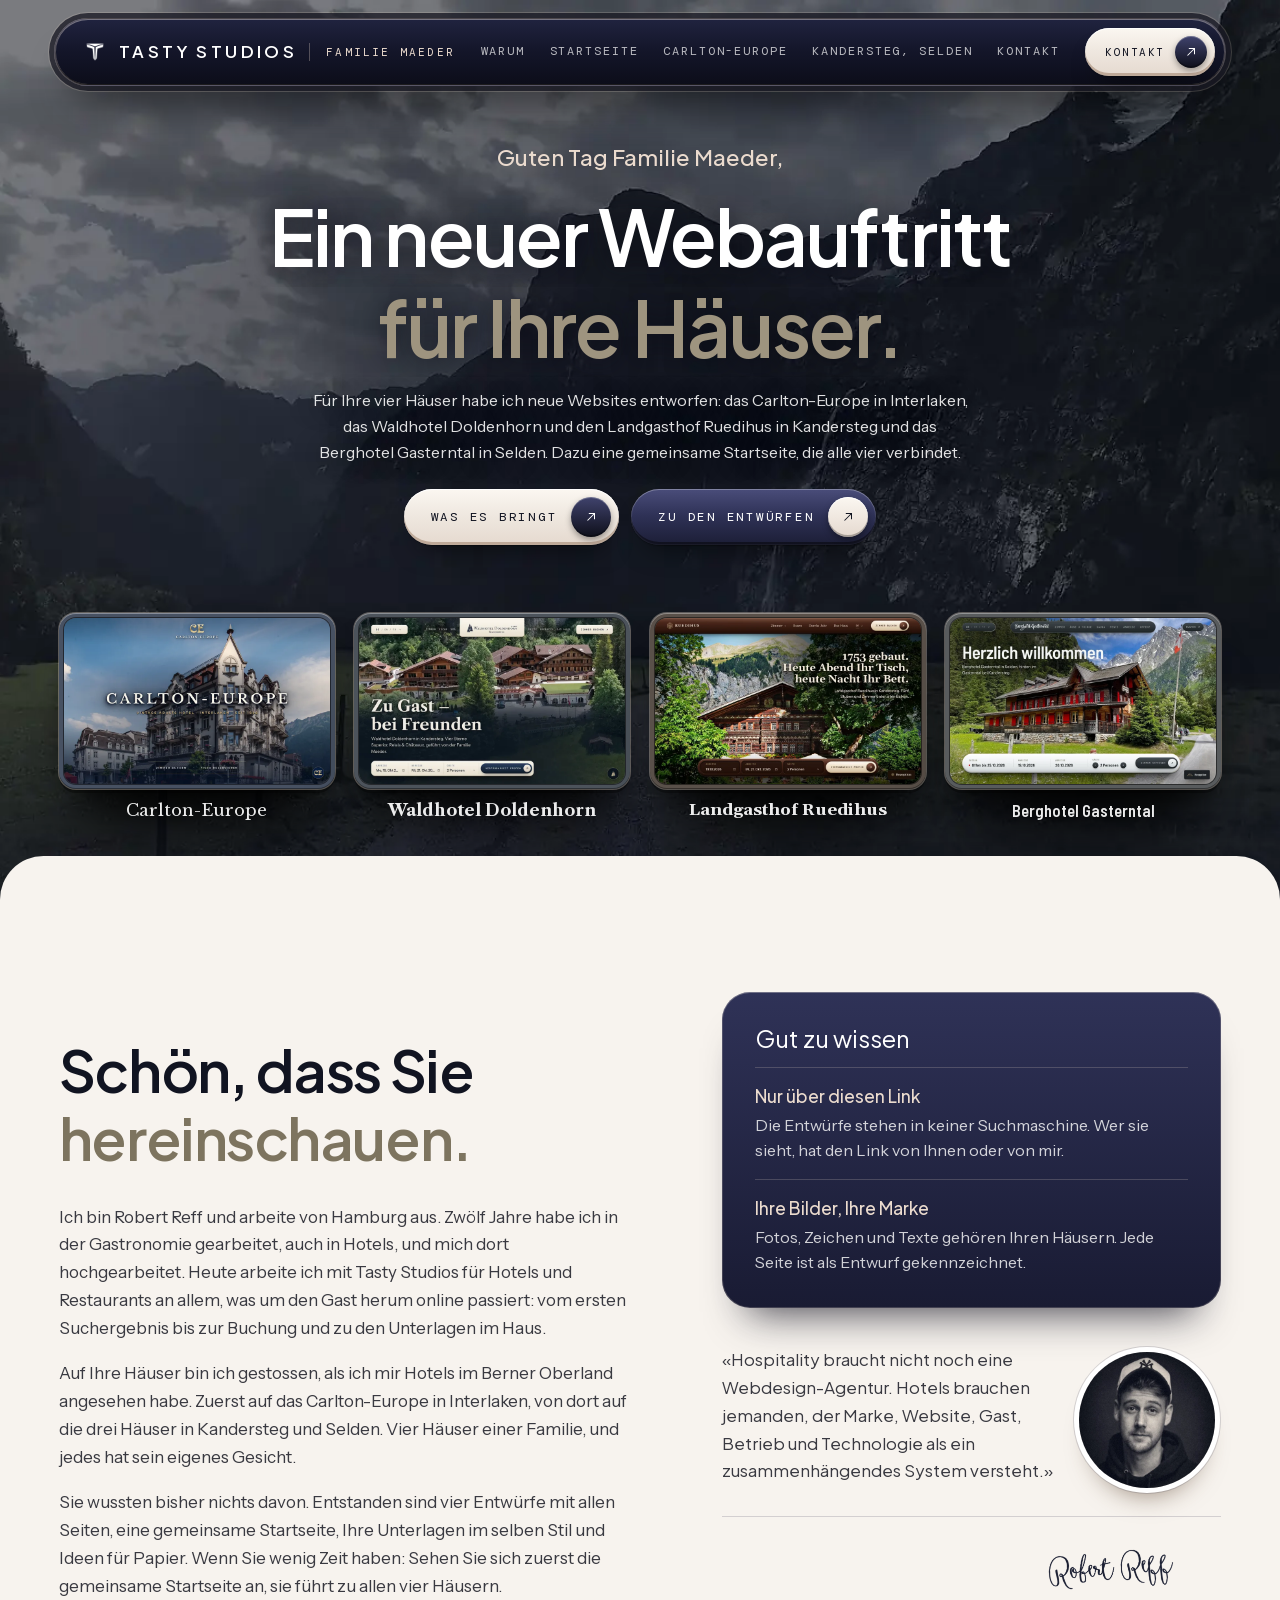
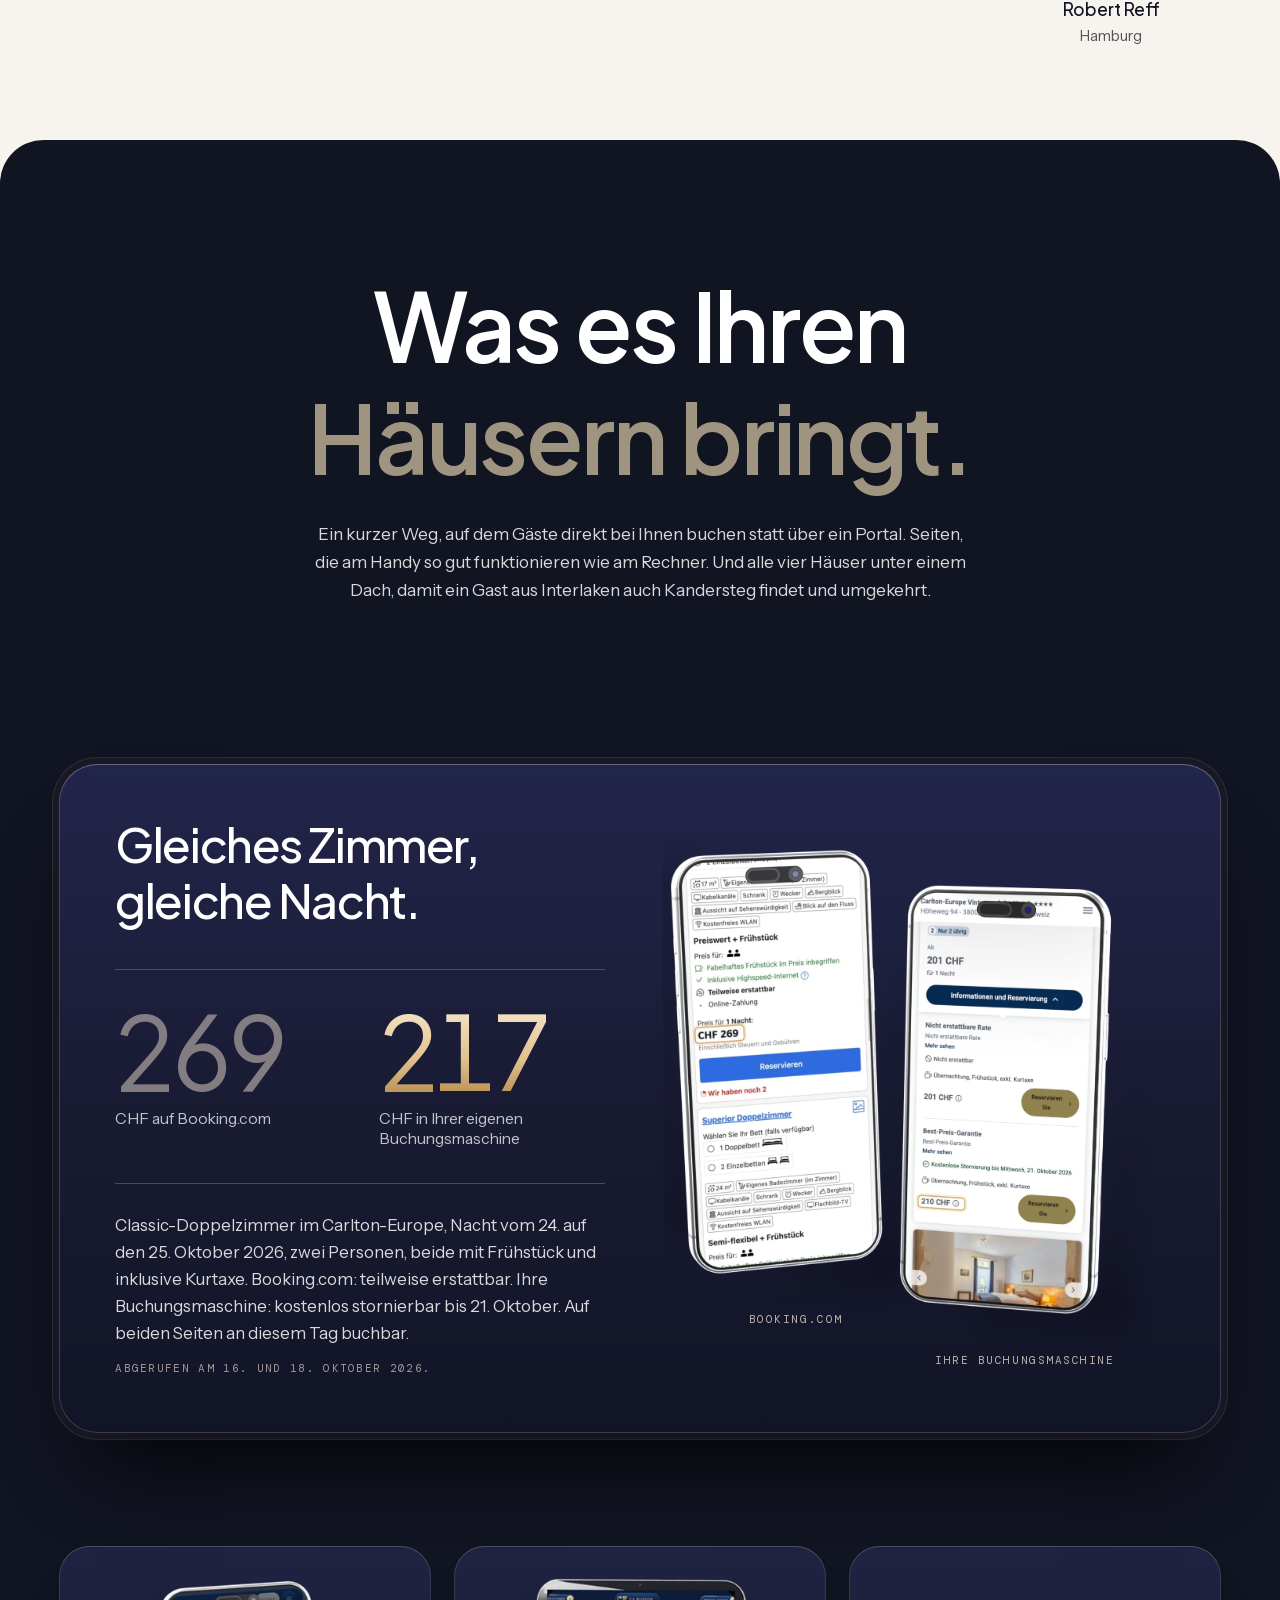
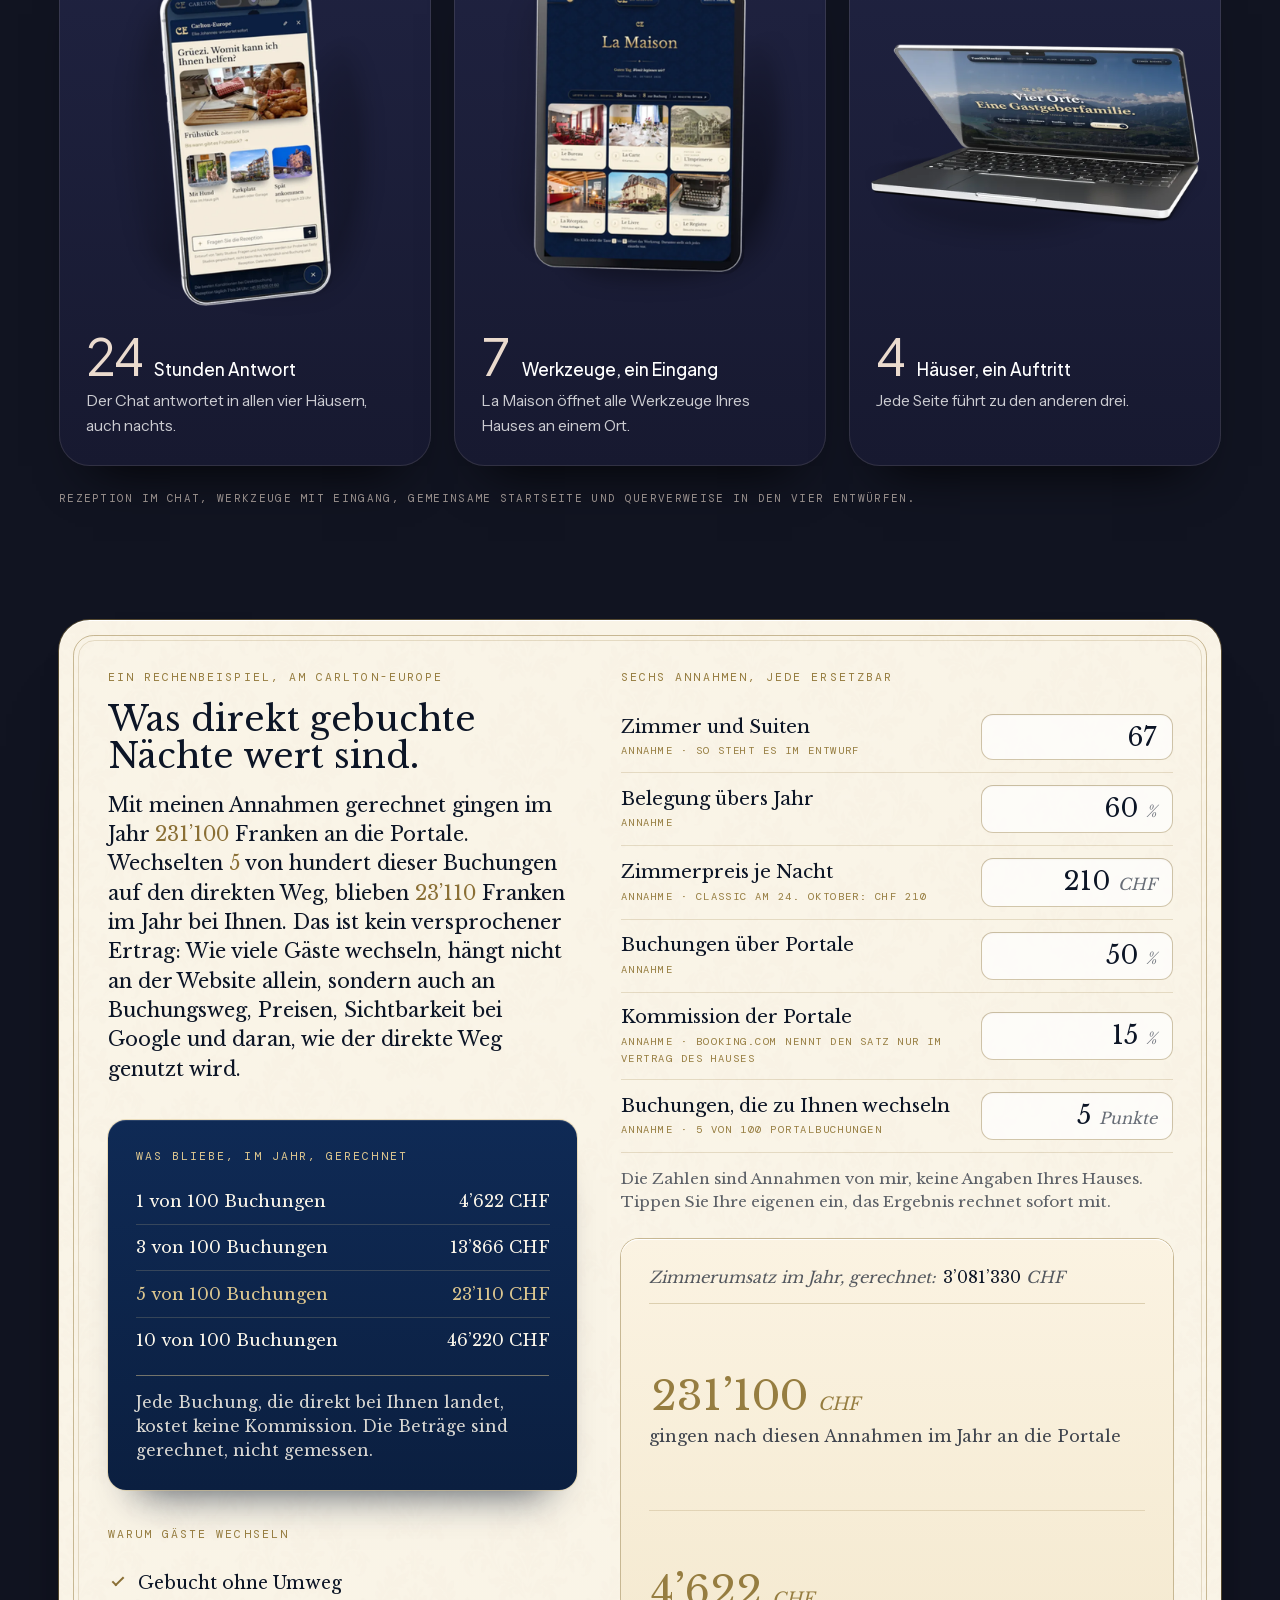
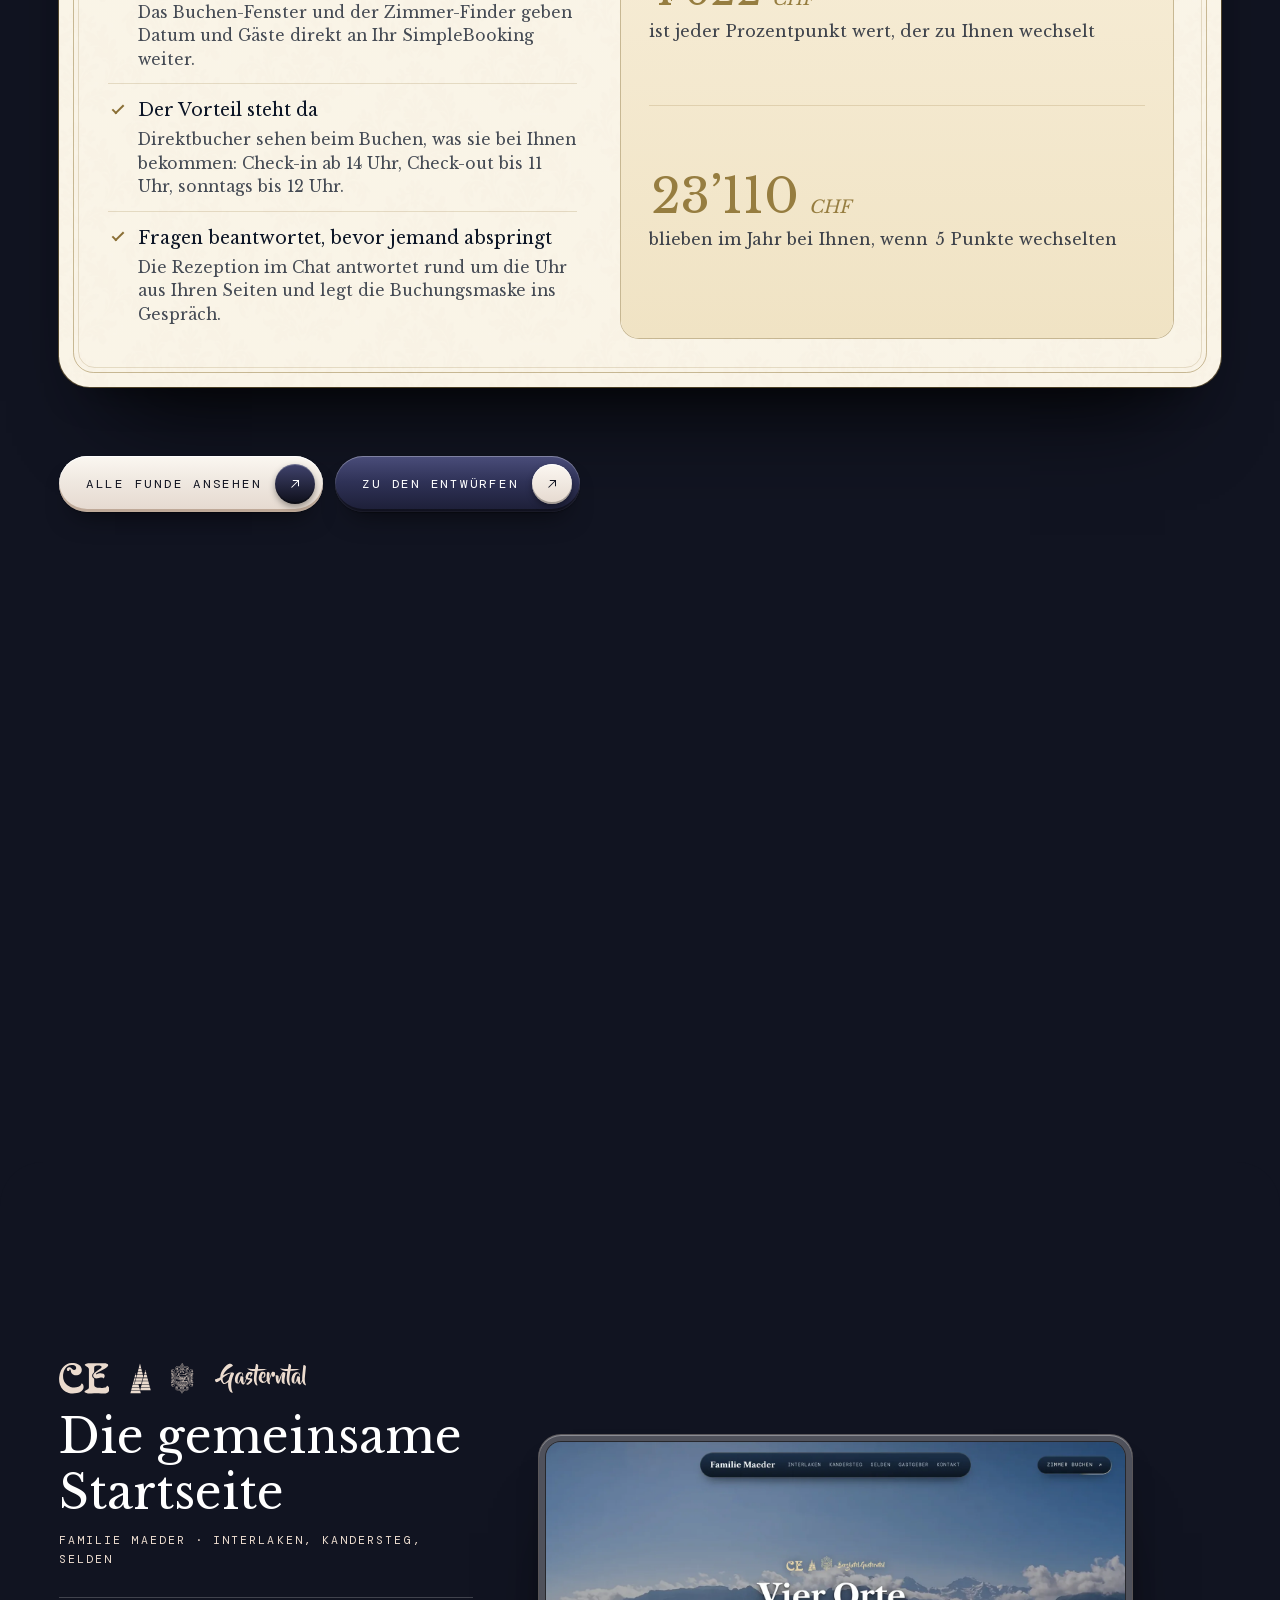
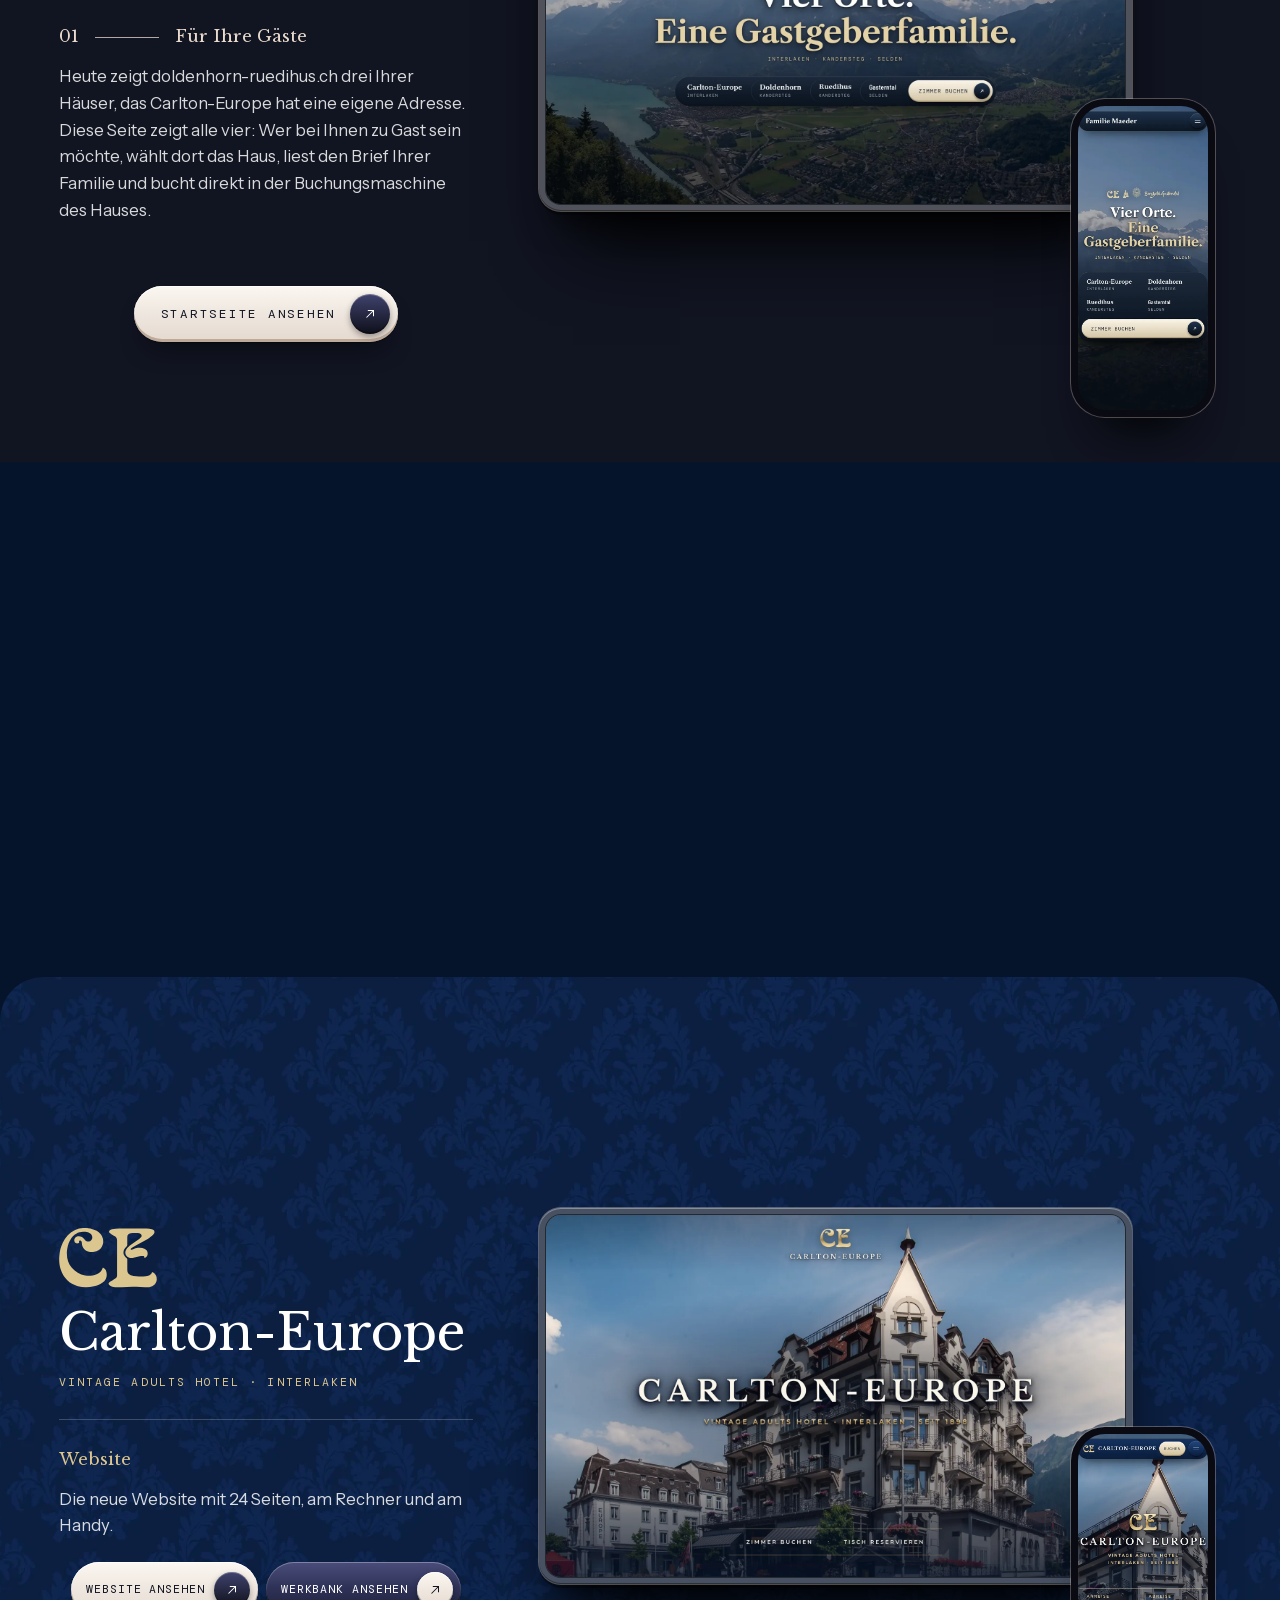
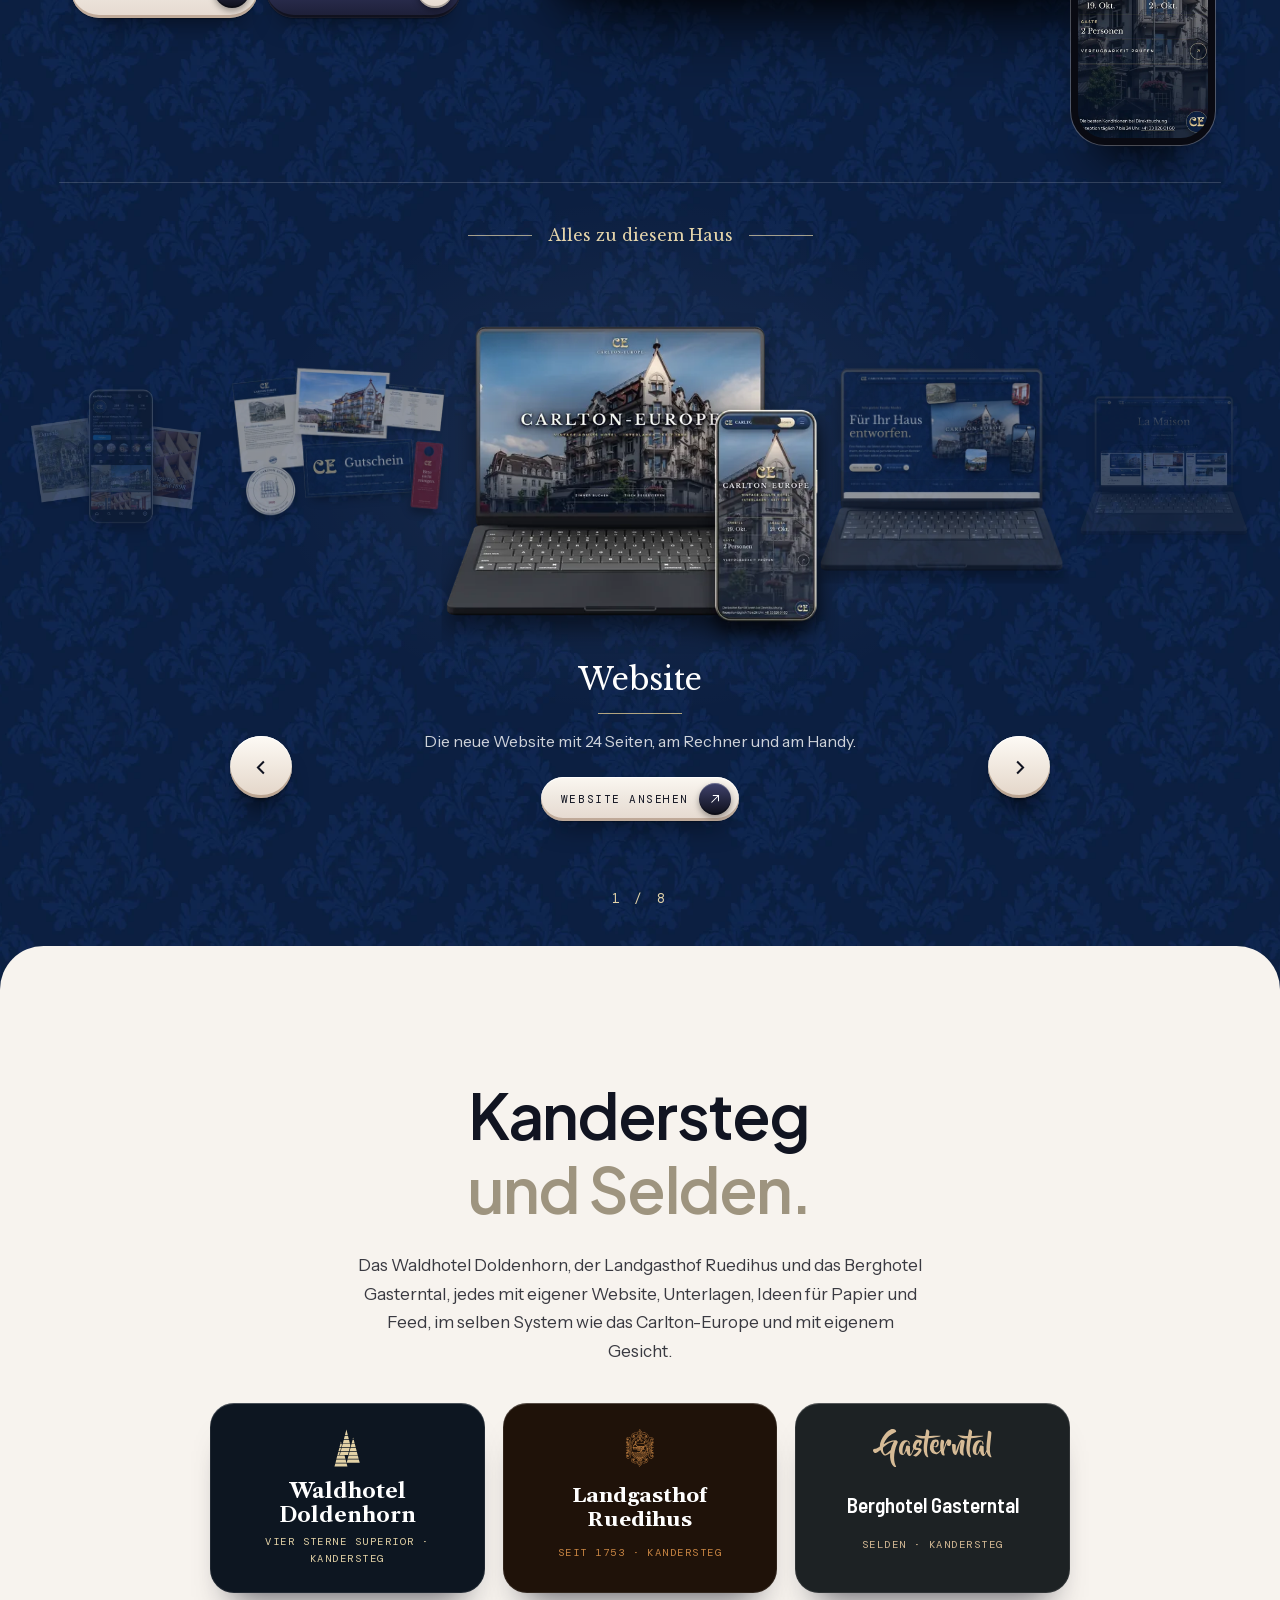
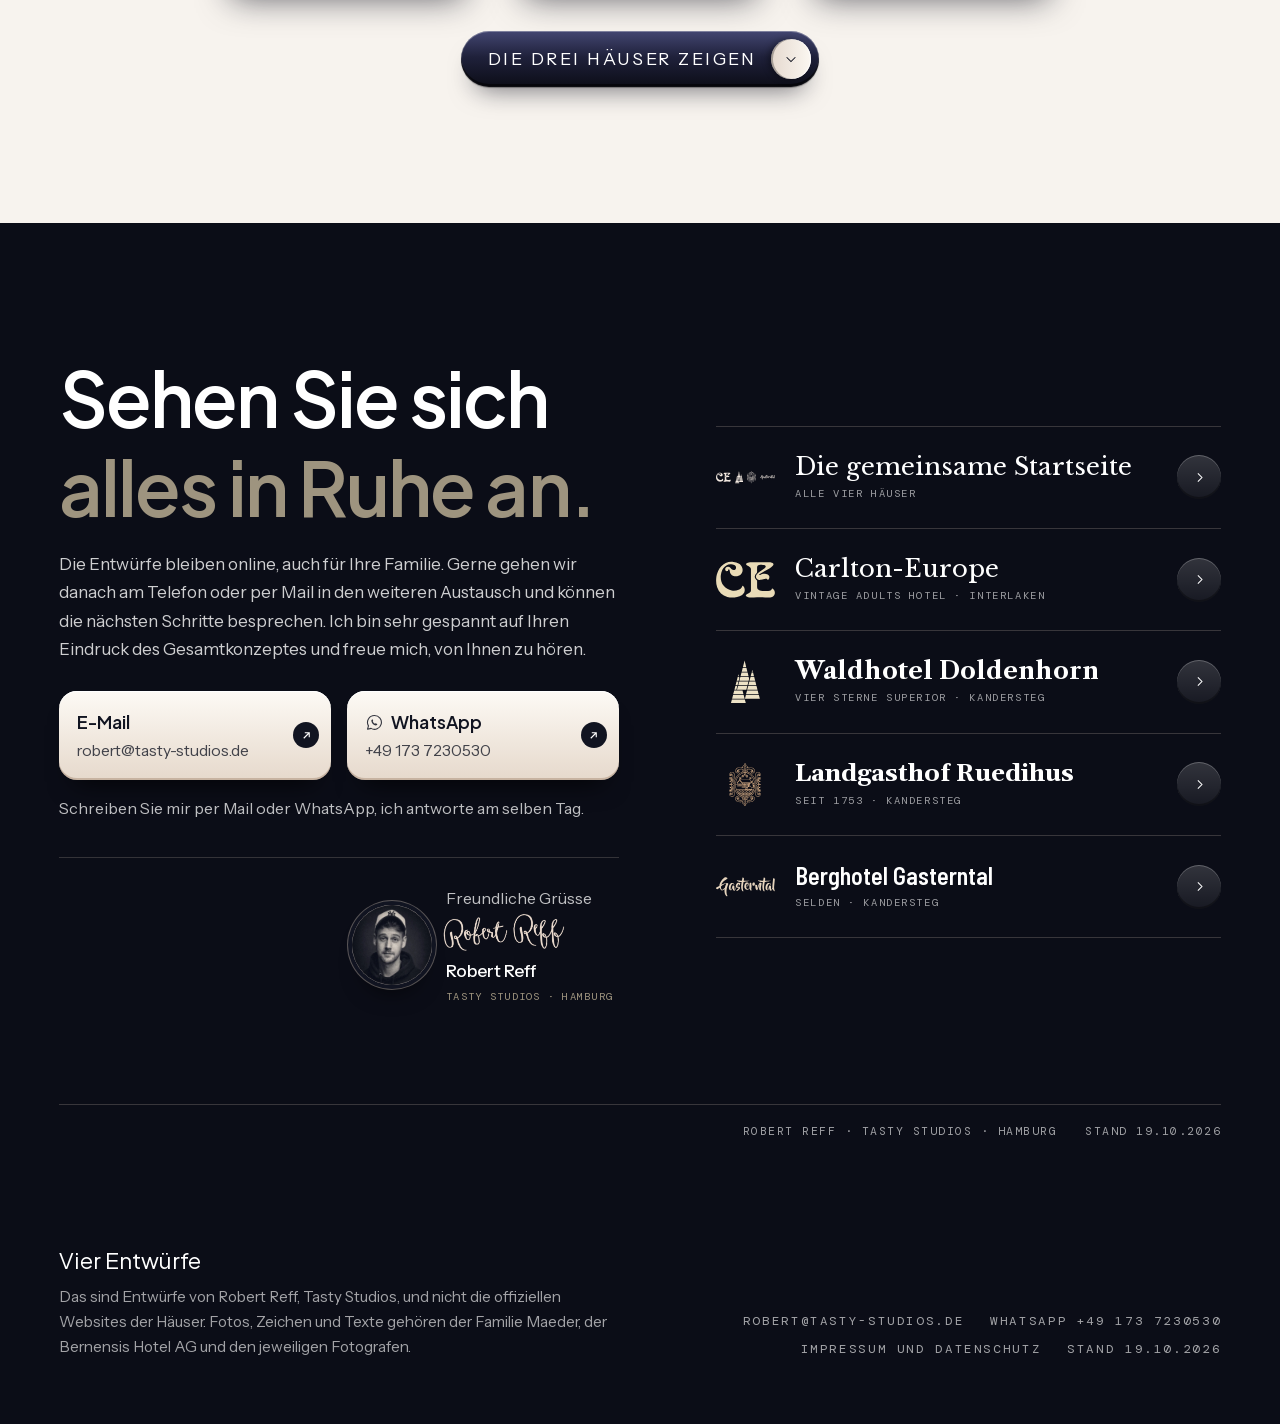
==== index.html @ a612a993 "Familie Maeder · Entwürfe: Umzug von Vercel auf GitHub Pages Co-Authored-By: Claude Opus 5.5 <norepl" ====
<!doctype html>
<html lang="de-CH">
<head>
<meta charset="utf-8">
<script>/* LinkedIn-Links vom 19.10.2026 abgeschaltet (Robert 08.11.2026) */(function(){try{var f=new URLSearchParams(location.search).get('f');if(f==='mp296'||f==='pc2ry'){window.stop();location.replace('/link-beendet.html');}}catch(e){}})();</script>
<meta name="viewport" content="width=device-width, initial-scale=1">
<title>Vier Entwürfe für die Familie Maeder · Tasty Studios</title>
<meta name="description" content="Entwürfe für die neuen Websites von Carlton-Europe, Waldhotel Doldenhorn, Landgasthof Ruedihus und Berghotel Gasterntal, mit einer gemeinsamen Startseite.">
<meta name="robots" content="noindex, nofollow">
<meta name="theme-color" content="#111421">
<link rel="icon" href="img/tasty.png">
<script>document.documentElement.className='js'</script>
<link rel="preload" href="werkbank/fonts/jakarta-var.woff2" as="font" type="font/woff2" crossorigin>
<link rel="stylesheet" href="werkbank/werkbank.css?v=1792393691">
<link rel="stylesheet" href="atelier/atelier.css?v=1792325515">
<style>@font-face{font-family:'H carlton';font-style:normal;font-weight:400 700;font-display:swap;src:url('werkbank/fonts/libre-baskerville-700.woff2') format('woff2')}
@font-face{font-family:'H doldenhorn';font-style:normal;font-weight:400 700;font-display:swap;src:url('werkbank/fonts/librecaslon-700.woff2') format('woff2')}
@font-face{font-family:'H ruedihus';font-style:normal;font-weight:400 700;font-display:swap;src:url('werkbank/fonts/gelasio-700.woff2') format('woff2')}
@font-face{font-family:'H gasterntal';font-style:normal;font-weight:400 700;font-display:swap;src:url('werkbank/fonts/barlowsemi-600.woff2') format('woff2')}
</style>
<script src="/besuch.js?v=3c4c57a56e" defer></script><script src="/verweil.js?v=5881fd455d" defer></script></head>
<body class="haus-familie" data-raum="empfang">
<header class="leiste"><div class="insel">
  <a class="insel__m" href="#oben" aria-label="Nach oben"><img src="img/tasty.png?v=0e4761a0" alt=""><b>TASTY STUDIOS</b><span>Familie Maeder</span></a>
  <nav aria-label="Abschnitte"><a href="#warum">Warum</a><a href="#startseite">Startseite</a><a href="#carlton">Carlton-Europe</a><a href="#mehr">Kandersteg, Selden</a><a href="#schluss">Kontakt</a></nav>
  <a class="kn kn--klein insel__kn" href="#schluss" aria-label="Kontakt">Kontakt<i><svg viewBox="0 0 16 16" aria-hidden="true"><path d="M4 12 12 4M5.5 4H12v6.5"/></svg></i></a>
</div></header>

<main id="oben">
<section class="raum raum--empfang" aria-label="Empfang">
  <img class="empf__bg" src="img/empfang.webp?v=a3fea383" srcset="img/empfang-600.webp?v=b40b52df 600w, img/empfang-s.webp?v=4d240dbf 1300w, img/empfang-1920.webp?v=36ac6078 1920w, img/empfang.webp?v=a3fea383 2400w" sizes="(-webkit-min-device-pixel-ratio:1.5) 62vw, 100vw" width="2400" height="1500" alt="" fetchpriority="high">
  <div class="in empf">
    <div class="empf__k mitte">
      <p class="gruss" data-e>Guten Tag Familie Maeder,</p>
      <h1 class="t1 zt"><span class="z"><span>Ein neuer Webauftritt</span></span><span class="z"><span><em>für Ihre Häuser.</em></span></span></h1>
      <div class="lauf" data-e style="--i:3"><p>Für Ihre vier Häuser habe ich neue Websites entworfen: das Carlton-Europe in Interlaken, das Waldhotel Doldenhorn und den Landgasthof Ruedihus in Kandersteg und das Berghotel Gasterntal in Selden. Dazu eine gemeinsame Startseite, die alle vier verbindet.</p></div>
      <div class="kn-reihe" data-e style="--i:5"><a class="kn " href="#warum">Was es bringt<i><svg viewBox="0 0 16 16" aria-hidden="true"><path d="M4 12 12 4M5.5 4H12v6.5"/></svg></i></a><a class="kn kn--linie" href="#startseite">Zu den Entwürfen<i><svg viewBox="0 0 16 16" aria-hidden="true"><path d="M4 12 12 4M5.5 4H12v6.5"/></svg></i></a></div>
    </div>
    <div class="schau"><div data-e="schweb" style="--i:4"><a class="schau__f" href="#carlton" style="--hn:#06142b;--hg:#dcc68f;--hb:1100px;--hf:'H carlton',Georgia,serif;--hw:400" aria-label="Carlton-Europe: zum Haus"><span class="rah"><img src="img/carlton-auftakt-k.webp?v=a529538d" width="820" height="512" alt="Die neue Startseite: Carlton-Europe"></span><b>Carlton-Europe</b></a></div><div data-e="schweb" style="--i:5"><a class="schau__f" href="#doldenhorn" style="--hn:#0d1621;--hg:#e3d2a6;--hb:150px;--hf:'H doldenhorn',Georgia,serif;--hw:400" aria-label="Waldhotel Doldenhorn: zum Haus"><span class="rah"><img src="img/doldenhorn-auftakt-k.webp?v=f21139fc" width="820" height="512" alt="Die neue Startseite: Waldhotel Doldenhorn"></span><b>Waldhotel Doldenhorn</b></a></div><div data-e="schweb" style="--i:6"><a class="schau__f" href="#ruedihus" style="--hn:#1f1209;--hg:#c98543;--hb:56px;--hf:'H ruedihus',Georgia,serif;--hw:400" aria-label="Landgasthof Ruedihus: zum Haus"><span class="rah"><img src="img/ruedihus-auftakt-k.webp?v=6e2053ed" width="820" height="512" alt="Die neue Startseite: Landgasthof Ruedihus"></span><b>Landgasthof Ruedihus</b></a></div><div data-e="schweb" style="--i:7"><a class="schau__f" href="#gasterntal" style="--hn:#1d2224;--hg:#d6bb96;--hb:44px;--hf:'H gasterntal',Georgia,serif;--hw:600" aria-label="Berghotel Gasterntal: zum Haus"><span class="rah"><img src="img/gasterntal-auftakt-k.webp?v=c6587af8" width="820" height="512" alt="Die neue Startseite: Berghotel Gasterntal"></span><b>Berghotel Gasterntal</b></a></div></div>
  </div>
</section>

<section class="raum raum--brief fl--papier hell" id="brief" aria-label="Brief">
  <div class="in briefr">
    <div class="brief">
      <div>
        <h2 class="t2 zt"><span class="z"><span>Schön, dass Sie</span></span><span class="z"><span><em>hereinschauen.</em></span></span></h2>
        <div class="lauf">
          <p data-e style="--i:2">Ich bin Robert Reff und arbeite von Hamburg aus. Zwölf Jahre habe ich in der Gastronomie gearbeitet, auch in Hotels, und mich dort hochgearbeitet. Heute arbeite ich mit Tasty Studios für Hotels und Restaurants an allem, was um den Gast herum online passiert: vom ersten Suchergebnis bis zur Buchung und zu den Unterlagen im Haus.</p>
          <p data-e style="--i:3">Auf Ihre Häuser bin ich gestossen, als ich mir Hotels im Berner Oberland angesehen habe. Zuerst auf das Carlton-Europe in Interlaken, von dort auf die drei Häuser in Kandersteg und Selden. Vier Häuser einer Familie, und jedes hat sein eigenes Gesicht.</p>
          <p data-e style="--i:4">Sie wussten bisher nichts davon. Entstanden sind vier Entwürfe mit allen Seiten, eine gemeinsame Startseite, Ihre Unterlagen im selben Stil und Ideen für Papier. Wenn Sie wenig Zeit haben: Sehen Sie sich zuerst die gemeinsame Startseite an, sie führt zu allen vier Häusern.</p>
        </div>
      </div>
      <div class="brief__r">
        <div class="karte3 gut" data-e style="--i:5">
          <h3>Gut zu wissen</h3>
          <ul><li><b>Nur über diesen Link</b><span>Die Entwürfe stehen in keiner Suchmaschine. Wer sie sieht, hat den Link von Ihnen oder von mir.</span></li><li><b>Ihre Bilder, Ihre Marke</b><span>Fotos, Zeichen und Texte gehören Ihren Häusern. Jede Seite ist als Entwurf gekennzeichnet.</span></li></ul>
        </div>
        <div class="wort" data-e style="--i:6">
          <p class="wort__t"><span class="wort__b"><img src="img/robert.webp?v=0be34fde" width="400" height="400" alt="Robert Reff" loading="lazy"></span>«Hospitality braucht nicht noch eine Webdesign-Agentur. Hotels brauchen jemanden, der Marke, Website, Gast, Betrieb und Technologie als ein zusammenhängendes System versteht.»</p>
          <p class="wort__n"><img class="wort__sig" src="img/unterschrift-robert-dunkel.webp?v=5f612178" width="890" height="282" alt="" loading="lazy" decoding="async"><b>Robert Reff</b><span>Hamburg</span></p>
        </div>
      </div>
    </div>
  </div>
</section>

<section class="raum raum--warum" id="warum" data-haus="warum" aria-label="Was es Ihren Häusern bringt">
  <div class="in wr">
    <div class="wr__k mitte">
      <h2 class="t1 zt"><span class="z"><span>Was es Ihren</span></span><span class="z"><span><em>Häusern bringt.</em></span></span></h2>
      <div class="lauf" data-e style="--i:2"><p>Ein kurzer Weg, auf dem Gäste direkt bei Ihnen buchen statt über ein Portal. Seiten, die am Handy so gut funktionieren wie am Rechner. Und alle vier Häuser unter einem Dach, damit ein Gast aus Interlaken auch Kandersteg findet und umgekehrt.</p></div>
    </div>
    <div class="preis">
      <div class="preis__t">
        <h3 class="zt" style="--vz:200ms"><span class="z"><span>Gleiches Zimmer,</span></span><span class="z" style="--n:1"><span>gleiche Nacht.</span></span></h3>
        <div class="preis__z" data-e style="--i:2">
          <p class="gz gz--leise"><b data-zahl="269">269</b><span>CHF auf Booking.com</span></p>
          <p class="gz gz--gold"><b data-zahl="217">217</b><span>CHF in Ihrer eigenen Buchungsmaschine</span></p>
        </div>
        <p class="preis__s" data-e style="--i:3">Classic-Doppelzimmer im Carlton-Europe, Nacht vom 24. auf den 25. Oktober 2026, zwei Personen, beide mit Frühstück und inklusive Kurtaxe. Booking.com: teilweise erstattbar. Ihre Buchungsmaschine: kostenlos stornierbar bis 21. Oktober. Auf beiden Seiten an diesem Tag buchbar.</p>
        <small data-e style="--i:4">Abgerufen am 16. und 18. Oktober 2026.</small>
      </div>
      <div class="preis__b">
        <figure class="ph3 ph3--links" data-e="schweb" style="--i:1"><img src="img/wr-3d-booking.webp?v=192a9ff9" width="676" height="1218" alt="Booking.com am Handy: Classic-Doppelzimmer, 24. Oktober 2026, CHF 269" loading="lazy" decoding="async"><figcaption>Booking.com</figcaption></figure>
        <figure class="ph3 ph3--rechts" data-e="schweb" style="--i:3"><img src="img/wr-3d-eigen.webp?v=daf456c7" width="665" height="1213" alt="Ihre Buchungsmaschine am Handy: gleiches Zimmer, gleiche Nacht, CHF 210 und CHF 7 Kurtaxe" loading="lazy" decoding="async"><figcaption>Ihre Buchungsmaschine</figcaption></figure>
      </div>
    </div>
    <div class="nb nb--b"><ul class="nb-drei"><li class="nb-k" data-e="schweb" style="--i:0"><span class="nb-k__b nb-k__b--geraet nb-k__b--tiefer"><img src="img/nb-chat.webp?v=8c8430ba" width="900" height="900" alt="Die Rezeption im Chat am Handy" loading="lazy" decoding="async"></span><p class="nb-k__z"><b data-zahl="24">24</b><span>Stunden Antwort</span></p><p class="nb-k__s">Der Chat antwortet in allen vier Häusern, auch nachts.</p></li><li class="nb-k" data-e="schweb" style="--i:1"><span class="nb-k__b nb-k__b--geraet"><img src="img/nb-ipad.webp?v=a0d9473c" width="900" height="900" alt="La Maison am iPad: alle Werkzeuge des Hauses an einem Ort" loading="lazy" decoding="async"></span><p class="nb-k__z"><b data-zahl="7">7</b><span>Werkzeuge, ein Eingang</span></p><p class="nb-k__s">La Maison öffnet alle Werkzeuge Ihres Hauses an einem Ort.</p></li><li class="nb-k" data-e="schweb" style="--i:2"><span class="nb-k__b nb-k__b--geraet"><img src="img/nb-start.webp?v=ebad16eb" width="900" height="900" alt="Die gemeinsame Startseite am Laptop" loading="lazy" decoding="async"></span><p class="nb-k__z"><b data-zahl="4">4</b><span>Häuser, ein Auftritt</span></p><p class="nb-k__s">Jede Seite führt zu den anderen drei.</p></li></ul><p class="nb-q">Rezeption im Chat, Werkzeuge mit Eingang, gemeinsame Startseite und Querverweise in den vier Entwürfen.</p></div>
    <div class="ag-blatt vt-r" id="rechner" data-e style="--i:3">
      <div class="vt-r__t">
        <p class="ag-r__n">Ein Rechenbeispiel, am Carlton-Europe</p>
        <h3>Was direkt gebuchte Nächte wert sind.</h3>
        <p class="vt-r__lead">Mit meinen Annahmen gerechnet gingen im Jahr <b data-r="portal">231’100</b> Franken an die Portale. Wechselten <b data-r="wechsel">5</b> von hundert dieser Buchungen auf den direkten Weg, blieben <b data-r="bleibt">23’110</b> Franken im Jahr bei Ihnen. Das ist kein versprochener Ertrag: Wie viele Gäste wechseln, hängt nicht an der Website allein, sondern auch an Buchungsweg, Preisen, Sichtbarkeit bei Google und daran, wie der direkte Weg genutzt wird.</p>
        <div class="vt-gegen">
          <p class="ag-r__n">Was bliebe, im Jahr, gerechnet</p>
          <div class="vt-gegen__z" data-rs="1"><span>1 von 100 Buchungen</span><b><i>4’622</i> CHF</b></div><div class="vt-gegen__z" data-rs="3"><span>3 von 100 Buchungen</span><b><i>13’866</i> CHF</b></div><div class="vt-gegen__z rs--an" data-rs="5"><span>5 von 100 Buchungen</span><b><i>23’110</i> CHF</b></div><div class="vt-gegen__z" data-rs="10"><span>10 von 100 Buchungen</span><b><i>46’220</i> CHF</b></div>
          <p class="vt-gegen__satz">Jede Buchung, die direkt bei Ihnen landet, kostet keine Kommission. Die Beträge sind gerechnet, nicht gemessen.</p>
        </div>
        <p class="ag-r__n vt-gr__k">Warum Gäste wechseln</p>
        <ul class="vt-gr"><li><b>Gebucht ohne Umweg</b><span>Das Buchen-Fenster und der Zimmer-Finder geben Datum und Gäste direkt an Ihr SimpleBooking weiter.</span></li><li><b>Der Vorteil steht da</b><span>Direktbucher sehen beim Buchen, was sie bei Ihnen bekommen: Check-in ab 14 Uhr, Check-out bis 11 Uhr, sonntags bis 12 Uhr.</span></li><li><b>Fragen beantwortet, bevor jemand abspringt</b><span>Die Rezeption im Chat antwortet rund um die Uhr aus Ihren Seiten und legt die Buchungsmaske ins Gespräch.</span></li></ul>
      </div>
      <div class="vt-r__r">
        <p class="vt-r__k">Sechs Annahmen, jede ersetzbar</p>
        <div class="vt-feld rf"><div class="vt-feld__l"><span>Zimmer und Suiten</span><small>Annahme · so steht es im Entwurf</small></div><label class="vt-feld__w"><input type="text" inputmode="decimal" value="67" data-k="zimmer" aria-label="Zimmer und Suiten"></label></div><div class="vt-feld rf"><div class="vt-feld__l"><span>Belegung übers Jahr</span><small>Annahme</small></div><label class="vt-feld__w"><input type="text" inputmode="decimal" value="60" data-k="belegung" aria-label="Belegung übers Jahr"><em>%</em></label></div><div class="vt-feld rf"><div class="vt-feld__l"><span>Zimmerpreis je Nacht</span><small>Annahme · Classic am 24. Oktober: CHF 210</small></div><label class="vt-feld__w"><input type="text" inputmode="decimal" value="210" data-k="preis" aria-label="Zimmerpreis je Nacht"><em>CHF</em></label></div><div class="vt-feld rf"><div class="vt-feld__l"><span>Buchungen über Portale</span><small>Annahme</small></div><label class="vt-feld__w"><input type="text" inputmode="decimal" value="50" data-k="anteil" aria-label="Buchungen über Portale"><em>%</em></label></div><div class="vt-feld rf"><div class="vt-feld__l"><span>Kommission der Portale</span><small>Annahme · Booking.com nennt den Satz nur im Vertrag des Hauses</small></div><label class="vt-feld__w"><input type="text" inputmode="decimal" value="15" data-k="kommission" aria-label="Kommission der Portale"><em>%</em></label></div><div class="vt-feld rf"><div class="vt-feld__l"><span>Buchungen, die zu Ihnen wechseln</span><small>Annahme · 5 von 100 Portalbuchungen</small></div><label class="vt-feld__w"><input type="text" inputmode="decimal" value="5" data-k="wechsel" aria-label="Buchungen, die zu Ihnen wechseln"><em>Punkte</em></label></div>
        <p class="vt-r__n">Die Zahlen sind Annahmen von mir, keine Angaben Ihres Hauses. Tippen Sie Ihre eigenen ein, das Ergebnis rechnet sofort mit.</p>
        <div class="vt-ergebnis">
          <p class="vt-r__u">Zimmerumsatz im Jahr, gerechnet: <b data-r="umsatz">3’081’330</b> CHF</p>
          <div class="vt-erg"><b data-r="portal">231’100</b><span>CHF</span><small>gingen nach diesen Annahmen im Jahr an die Portale</small></div>
          <div class="vt-erg"><b data-r="punkt">4’622</b><span>CHF</span><small>ist jeder Prozentpunkt wert, der zu Ihnen wechselt</small></div>
          <div class="vt-erg vt-erg--gross"><b data-r="bleibt">23’110</b><span>CHF</span><small>blieben im Jahr bei Ihnen, wenn <span data-r="wechsel">5</span> Punkte wechselten</small></div>
        </div>
      </div>
    </div>
    <div class="kn-reihe wr__kn" data-e style="--i:4"><a class="kn " href="https://carlton.tastystudios.ch/werkbank/" target="_blank" rel="noopener">Alle Funde ansehen<i><svg viewBox="0 0 16 16" aria-hidden="true"><path d="M4 12 12 4M5.5 4H12v6.5"/></svg></i></a><a class="kn kn--linie" href="#startseite">Zu den Entwürfen<i><svg viewBox="0 0 16 16" aria-hidden="true"><path d="M4 12 12 4M5.5 4H12v6.5"/></svg></i></a></div>
  </div>
</section>
<section class="bruch bruch--vier" data-haus="startseite" style="--hn:#111421;--hg:#ebdbce;--hb:100px;--hf:'H carlton',Georgia,serif;--hw:400" aria-label="Die gemeinsame Startseite">
  <div class="vb"><img src="img/vier-carlton.webp?v=fbc5d788" width="704" height="1600" alt="" loading="lazy" decoding="async"><img src="img/vier-doldenhorn.webp?v=44127387" width="563" height="1280" alt="" loading="lazy" decoding="async"><img src="img/vier-ruedihus.webp?v=02b89a6e" width="734" height="1668" alt="" loading="lazy" decoding="async"><img src="img/vier-gasterntal.webp?v=1c4f0d46" width="845" height="1920" alt="" loading="lazy" decoding="async"></div>
  <div class="in mitte"><div class="vier vier--spalten" data-e><svg class="vier__z" viewBox="87 0 112 68" fill="currentColor" aria-hidden="true"><path  d="M170.5,0.6c5.6,0,11.1,0,16.7,0c2.1,0,4.2,0.2,6.2,0.9c3.3,1.1,3.9,3.4,1.6,6c-1.8,2-4.1,3.5-6.4,5
		c-4.1,2.5-8.4,4.7-12.6,7c-1.7,0.9-3.4,1.8-5,2.9c-0.5,0.4-1.1,0.7-1.5,1.2c-0.3,0.2-0.5,0.6-0.3,1c0.2,0.3,0.6,0.5,0.9,0.4
		c0.6-0.2,1.2-0.3,1.8-0.6c1.8-0.7,3.5-1.4,5.4-1.7c2.8-0.4,5.5-0.1,8.1,1.3c1.7,1,3,2.4,3.1,4.5c0.1,1.6-0.2,3.1-1.3,4.4
		c-0.5,0.6-1.2,1.1-2,1.3c-0.3,0.1-0.6,0.2-0.5-0.4c0.1-1.2-0.3-1.7-1.6-1.8c-1.3-0.1-2.6,0.1-3.8,0.4c-2.3,0.6-4.7,1.3-7,1.7
		c-1.6,0.3-3.2,0.4-4.8-0.1c-3.9-1.3-6-5.7-3.5-9.4c1.4-2.2,3.3-3.8,5.4-5.4c2.6-2.1,5.5-3.8,8.2-5.8c1.3-0.9,2.6-1.8,3.5-3.1
		c0.9-1.2,0.6-2.6-0.6-3.5c-0.5-0.3-1.1-0.5-1.7-0.7c-1-0.3-2.1-0.3-3.1-0.4c-2.2-0.2-4.4-0.1-6.6,0.2c-2.6,0.4-3.8,1.8-3.9,4.5
		c0,2.8-0.1,5.6,0,8.4c0,1.1-0.3,1.8-1.1,2.6c-1.9,1.8-3.2,3.9-3.3,6.6c-0.1,1.6,0.4,2.9,1.3,4.2c0.7,1,1.5,1.8,2.4,2.5
		c0.5,0.4,0.7,0.8,0.7,1.4c0,4,0,7.9,0,11.9c0,3,1.2,4.8,4,6c2,0.8,4.1,1.1,6.3,1.2c2.7,0.2,5.3,0.3,8,0.2c1.9-0.1,3.9-0.1,5.7-0.7
		c2-0.6,3.5-1.6,4.2-3.7c0.2-0.6,0.5-0.5,1-0.3c1.8,0.9,3,2.3,3.8,4.1c0.8,2,1,4.1,0.4,6.3c-0.7,2.7-2.4,4.4-4.9,5.5
		c-2.6,1.1-5.3,1.4-8,1.3c-3.4-0.1-6.8-0.3-10.3-0.5c-5.5-0.3-11,0.1-16.4,0.3c-2.6,0.1-5.2,0.3-7.8,0.1c-2.1-0.2-4.2-0.8-6-2
		c-1.9-1.2-2-2.4-0.2-3.9c0.9-0.8,2-1.3,3.1-1.9c1.3-0.8,2.6-1.5,3.8-2.4c1.1-0.9,1.6-1.9,1.6-3.3c0-13.1,0-26.1,0-39.2
		c0-0.3,0-0.6,0-1c0-2-0.8-3.5-2.5-4.6c-1.2-0.7-2.4-1.5-3.6-2.2c-0.8-0.5-1.5-0.9-2.2-1.5c-1.2-0.9-1.2-2.1,0-3.1
		c0.7-0.6,1.5-0.9,2.4-1.2c2.7-0.8,5.6-1,8.4-1C160.5,0.5,165.5,0.5,170.5,0.6L170.5,0.6z"/><path  d="M96,28.3c-0.1,6.8,1.7,12.5,5.7,17.3c4,4.8,9.1,7.8,15.2,8.8c4.5,0.7,8.9,0.3,13.2-1.4
		c3.2-1.3,5.7-3.4,6.8-6.8c0.2-0.7,0.6-0.7,1.1-0.5c1.3,0.5,2.2,1.5,2.7,2.8c2,5.1,1.1,10.5-4.1,14.3c-2.9,2.1-6.2,3.3-9.6,4
		c-6.2,1.3-12.3,1.5-18.4-0.2c-9.7-2.8-16-9.1-19.4-18.5c-1.9-5.3-2.3-10.8-1.8-16.4c0.4-5.2,1.6-10.2,3.9-14.9
		c3.1-6.4,7.7-11.4,14.2-14.5c4.7-2.3,9.7-2.7,14.9-2.1c3.4,0.4,6.7,1.3,9.7,3c3.5,2,6.1,4.7,7.1,8.8c0.8,3.4,0.6,6.7-1.3,9.8
		c-2,3.3-5,4.8-8.6,5.4c-2.4,0.4-4.7,0.3-7-0.4c-4.4-1.4-7.1-5.5-7.1-9.4c0-0.6-0.1-1.1-0.3-1.7c-0.2-0.5-0.4-0.9-0.9-1.1
		c-0.5-0.3-1.1-0.4-1.6-0.1c-0.5,0.3-0.5,0.8-0.4,1.3c0.1,1.1,0,1.4-1.1,1.7c-1.6,0.4-3.1-0.1-3.8-1.1c-0.9-1.3-0.8-3.5,0.1-4.8
		c1.1-1.5,2.6-2.2,4.4-2.2c2-0.1,3.7,0.7,5.1,2.1c0.8,0.8,1.5,1.6,2.2,2.4c1.1,1.1,2.5,1.7,4.2,1.5c2.1-0.2,3.8-1.9,4-4
		c0.2-2.6-1-4.5-3.3-5.7c-2.3-1.2-4.7-1.4-7.2-1.3c-5.9,0.2-10.3,3-13.7,7.7c-2.5,3.6-3.8,7.6-4.5,11.9C96.1,25.6,96,27.2,96,28.3"
		/></svg><svg class="vier__z" viewBox="282.26 400.65 31.24 45.18" fill="currentColor" aria-hidden="true"><path fill-rule="nonzero" d="M 283.816406 441.621094 L 282.855469 445.226562 L 298.234375 445.226562 L 297.273438 441.621094 Z M 285.019531 436.9375 L 284.054688 440.78125 L 297.035156 440.78125 L 296.074219 436.9375 Z M 298.355469 436.9375 L 297.394531 440.78125 L 312.894531 440.78125 L 311.8125 436.9375 Z M 286.21875 432.25 L 285.136719 436.09375 L 295.832031 436.09375 L 294.871094 432.25 Z M 299.558594 432.25 L 298.476562 436.09375 L 311.574219 436.09375 L 310.613281 432.25 Z M 287.421875 427.683594 L 286.460938 431.53125 L 288.503906 431.53125 L 289.34375 427.683594 Z M 290.183594 427.683594 L 289.105469 431.53125 L 298.835938 431.53125 L 299.796875 427.683594 Z M 300.757812 427.683594 L 299.675781 431.53125 L 310.371094 431.53125 L 309.410156 427.683594 Z M 288.621094 422.996094 L 287.660156 426.84375 L 289.703125 426.84375 L 290.664062 422.996094 Z M 291.386719 422.996094 L 290.425781 426.84375 L 300.039062 426.84375 L 301 422.996094 Z M 301.960938 422.996094 L 300.878906 426.84375 L 309.167969 426.84375 L 308.207031 422.996094 Z M 289.824219 418.3125 L 288.863281 422.15625 L 290.90625 422.15625 L 291.625 419.394531 L 291.265625 418.3125 Z M 292.589844 418.3125 L 291.625 422.15625 L 301.238281 422.15625 L 301.71875 419.992188 L 301.238281 418.3125 Z M 303.164062 418.3125 L 302.082031 422.15625 L 307.96875 422.15625 L 307.007812 418.3125 Z M 289.945312 417.46875 L 291.027344 417.46875 L 290.546875 415.425781 Z M 293.789062 413.625 L 292.828125 417.46875 L 301.121094 417.46875 L 300.160156 413.625 Z M 304.363281 413.625 L 303.28125 417.46875 L 306.765625 417.46875 L 305.804688 413.625 Z M 304.484375 412.785156 L 305.566406 412.785156 L 304.964844 410.742188 C 305.085938 410.742188 304.484375 412.785156 304.484375 412.785156 M 294.992188 408.9375 L 294.03125 412.785156 L 299.917969 412.785156 L 298.957031 408.9375 Z M 297.035156 401.25 L 295.230469 408.097656 L 298.714844 408.097656 Z M 297.035156 401.25 "/></svg><svg class="vier__z" viewBox="0 0 1044 1398" fill="currentColor" aria-hidden="true"><g transform="translate(0.000000,1398.000000) scale(0.100000,-0.100000)"><path d="M5066 13958 c-3 -13 -23 -45 -46 -72 -28 -34 -40 -58 -40 -80 0 -17 -9 -50 -21 -71 -11 -22 -27 -57 -34 -78 -15 -38 -43 -77 -127 -173 -47 -53 -48 -56 -48 -119 0 -64 -21 -105 -55 -105 -26 0 -151 -91 -249 -183 -111 -103 -153 -168 -178 -276 -14 -61 2 -186 32 -243 11 -22 19 -47 16 -54 -7 -18 -50 -18 -65 0 -12 15 -85 36 -123 36 -13 0 -48 12 -78 26 -30 14 -87 29 -127 34 -40 5 -88 17 -106 26 -27 15 -65 18 -232 18 -219 1 -410 -26 -556 -79 -36 -13 -88 -26 -115 -30 -27 -4 -63 -16 -80 -26 -17 -10 -51 -26 -75 -34 -23 -9 -50 -22 -59 -29 -8 -7 -32 -19 -52 -25 -20 -7 -66 -34 -103 -61 -36 -28 -78 -56 -93 -64 -15 -8 -39 -27 -53 -42 -15 -16 -50 -51 -79 -79 -90 -86 -203 -244 -216 -304 -4 -14 -18 -46 -32 -70 -90 -158 -112 -563 -40 -732 39 -92 108 -174 208 -249 53 -38 96 -61 140 -74 36 -10 85 -25 110 -32 71 -23 151 -28 252 -15 169 21 262 67 387 192 82 82 95 98 132 169 33 63 34 68 34 186 0 154 -28 220 -132 305 -93 78 -106 83 -194 81 -109 -3 -123 10 -86 76 15 28 27 57 27 65 0 29 49 57 102 57 27 0 63 7 80 16 18 9 61 26 97 38 66 22 66 22 131 0 107 -38 271 -27 344 24 98 68 91 66 167 52 57 -11 82 -11 134 -1 71 14 83 11 148 -44 21 -18 72 -47 115 -65 78 -33 79 -33 179 -14 44 8 93 -38 93 -89 0 -39 -10 -49 -61 -66 -20 -6 -53 -26 -74 -44 -38 -33 -38 -33 -47 -142 -8 -90 -14 -116 -34 -146 -21 -31 -24 -46 -24 -126 0 -105 -4 -111 -82 -122 -29 -5 -78 -20 -108 -34 -30 -15 -61 -27 -68 -27 -7 0 -56 -22 -109 -50 -53 -27 -101 -50 -108 -50 -22 0 -184 -88 -340 -184 -117 -72 -175 -112 -233 -162 -21 -17 -55 -44 -78 -60 -151 -109 -504 -468 -634 -647 -19 -26 -48 -64 -64 -85 -15 -20 -60 -84 -98 -142 -39 -58 -78 -114 -88 -125 -10 -11 -21 -31 -25 -45 -4 -14 -18 -36 -30 -50 -13 -14 -32 -43 -42 -65 -11 -22 -28 -53 -37 -70 -9 -16 -16 -35 -16 -42 0 -6 -11 -24 -24 -40 -22 -26 -51 -88 -96 -206 -10 -27 -23 -54 -29 -61 -15 -18 -70 -152 -86 -209 -7 -27 -21 -59 -30 -73 -9 -14 -24 -57 -35 -97 -39 -151 -73 -263 -93 -302 -11 -22 -24 -74 -28 -116 -5 -42 -16 -96 -24 -120 -9 -24 -22 -100 -30 -169 -7 -69 -23 -155 -35 -192 -11 -37 -21 -88 -22 -115 -3 -141 -53 -168 -171 -93 -73 46 -80 69 -79 255 0 167 23 289 84 455 11 30 23 80 27 111 5 31 20 82 34 115 35 83 65 176 88 273 11 45 26 95 34 110 21 42 84 241 96 305 5 31 19 72 30 90 11 19 24 62 30 96 5 35 17 76 26 93 8 17 22 78 29 135 9 70 21 116 35 139 46 75 51 555 6 624 -9 13 -23 52 -31 87 -14 62 -80 195 -139 281 -43 62 -233 248 -277 271 -19 10 -57 30 -84 44 -27 14 -56 26 -63 26 -8 0 -36 11 -63 25 -107 54 -422 52 -541 -5 -35 -16 -75 -30 -89 -30 -78 0 -343 -237 -378 -337 -7 -20 -19 -44 -28 -54 -8 -9 -21 -37 -29 -61 -7 -23 -22 -63 -33 -88 -17 -39 -19 -65 -18 -205 2 -160 2 -160 36 -223 41 -78 119 -150 208 -194 64 -32 72 -33 182 -33 149 0 201 29 310 169 58 75 56 169 -5 238 -61 68 -81 78 -160 78 -61 0 -76 -4 -114 -30 -58 -40 -65 -38 -58 11 15 110 149 183 273 149 38 -11 54 -23 88 -69 49 -66 106 -126 125 -132 10 -4 15 -33 18 -114 3 -93 7 -115 26 -145 13 -19 29 -48 35 -65 8 -19 35 -45 73 -69 68 -44 76 -55 59 -87 -52 -96 -37 -429 20 -464 13 -8 13 -72 -1 -80 -5 -4 -21 -30 -34 -58 -14 -29 -34 -68 -45 -87 -20 -33 -21 -47 -18 -222 3 -187 3 -187 -24 -215 -14 -15 -34 -46 -45 -68 -10 -22 -26 -41 -35 -43 -32 -6 -39 41 -35 227 5 179 -4 284 -29 356 -8 23 -14 57 -14 77 0 64 -66 203 -119 249 -97 86 -146 100 -339 100 -145 0 -145 0 -216 -36 -93 -49 -123 -77 -156 -152 -16 -34 -38 -66 -49 -73 -32 -16 -33 -325 -1 -333 20 -5 34 -30 45 -80 9 -46 69 -101 146 -137 69 -31 74 -32 174 -28 82 4 109 9 137 26 62 39 77 16 37 -53 -35 -59 -23 -147 36 -260 61 -118 50 -139 -46 -95 -69 31 -126 26 -206 -17 -72 -40 -145 -110 -158 -153 -4 -14 -19 -37 -32 -52 -25 -26 -43 -83 -46 -143 -3 -44 41 -47 98 -6 24 17 51 31 61 31 10 0 45 13 79 30 96 47 163 20 199 -79 10 -28 24 -55 32 -62 8 -6 19 -30 25 -52 6 -23 22 -55 36 -72 94 -116 100 -135 53 -187 -28 -31 -30 -37 -30 -115 0 -104 -13 -116 -107 -90 -43 11 -72 13 -113 7 -123 -19 -239 -50 -310 -83 -42 -20 -88 -39 -103 -42 -26 -7 -27 -10 -27 -70 0 -62 0 -64 30 -70 17 -4 60 -22 96 -41 36 -19 73 -34 81 -34 9 0 51 -12 92 -26 71 -24 86 -26 216 -23 l140 4 1 -86 c0 -81 3 -89 32 -130 41 -56 40 -73 -7 -119 -21 -20 -51 -64 -66 -96 -15 -33 -35 -67 -44 -77 -9 -10 -27 -46 -41 -80 -34 -83 -57 -96 -142 -78 -35 7 -99 32 -143 55 -174 92 -185 70 -75 -154 50 -104 65 -120 154 -169 98 -53 139 -59 211 -28 105 44 113 28 56 -108 -52 -121 -60 -176 -33 -241 45 -107 31 -125 -61 -77 -96 50 -223 36 -337 -39 -68 -44 -89 -64 -90 -86 0 -27 -32 -81 -51 -87 -31 -10 -29 -339 2 -355 11 -7 31 -35 44 -64 53 -120 206 -200 385 -200 258 0 421 130 450 359 5 39 16 90 25 115 14 37 17 88 17 282 1 247 5 279 42 265 9 -4 24 -24 33 -44 8 -21 31 -55 50 -77 30 -32 34 -43 28 -70 -3 -17 -9 -90 -12 -163 -5 -131 -5 -132 25 -195 17 -35 33 -73 37 -86 4 -12 17 -34 31 -49 31 -34 30 -64 -3 -104 -26 -30 -33 -57 -49 -179 -3 -25 1 -86 10 -138 28 -161 26 -170 -47 -234 -88 -78 -121 -146 -125 -258 -4 -116 -6 -123 -52 -155 -23 -16 -52 -47 -65 -69 -50 -86 -88 -111 -163 -111 -95 1 -191 58 -209 126 -7 24 -15 55 -19 68 -4 13 -3 22 2 20 5 -2 42 -21 83 -42 79 -41 90 -42 171 -12 120 44 164 164 102 281 -24 47 -127 154 -148 154 -5 0 -31 12 -59 25 -69 34 -160 34 -233 0 -30 -14 -62 -25 -73 -25 -25 0 -175 -138 -200 -184 -49 -93 -48 -358 3 -489 18 -45 42 -98 55 -117 13 -19 23 -40 23 -47 0 -7 13 -27 28 -45 15 -18 36 -45 45 -60 64 -103 318 -246 482 -272 129 -21 334 -17 420 9 186 55 450 249 517 380 12 22 31 54 42 70 27 36 82 167 92 215 3 19 15 50 25 70 47 91 47 488 0 624 -12 32 -28 100 -36 150 -19 109 -48 218 -81 305 -14 35 -31 94 -39 132 -8 39 -21 82 -29 98 -8 15 -22 58 -30 95 -9 36 -24 83 -35 104 -10 20 -22 57 -26 82 -4 25 -15 61 -25 80 -10 20 -23 61 -28 91 -6 31 -20 71 -31 90 -11 19 -25 67 -31 106 -5 38 -19 91 -30 117 -11 26 -25 77 -31 114 -6 37 -19 83 -29 102 -36 72 -46 389 -15 450 35 69 139 123 181 95 33 -22 42 -64 49 -245 3 -97 12 -183 20 -210 8 -25 21 -94 30 -155 9 -60 24 -141 35 -180 10 -38 23 -110 29 -158 7 -58 18 -101 31 -123 12 -18 26 -64 32 -101 6 -37 19 -84 29 -105 10 -20 21 -56 25 -80 4 -23 17 -63 29 -88 13 -25 30 -69 39 -99 26 -88 67 -185 88 -207 10 -12 25 -44 32 -72 8 -28 21 -61 30 -73 9 -13 16 -31 16 -40 0 -9 12 -34 26 -55 15 -21 51 -86 81 -144 30 -58 60 -112 68 -120 7 -8 22 -33 34 -55 12 -22 37 -62 56 -90 19 -27 52 -74 73 -104 61 -87 120 -166 192 -254 19 -24 53 -66 75 -93 99 -121 461 -463 550 -519 17 -11 55 -40 85 -66 30 -25 71 -54 90 -64 19 -9 43 -24 52 -33 16 -14 81 -52 268 -157 41 -23 91 -47 111 -54 20 -6 44 -20 54 -31 10 -11 34 -22 54 -25 20 -4 61 -17 91 -30 30 -14 81 -32 113 -41 70 -19 83 -37 90 -127 4 -53 11 -77 33 -109 25 -36 30 -53 34 -134 7 -112 21 -137 100 -175 77 -37 92 -89 41 -140 -28 -28 -34 -29 -115 -29 -99 0 -181 -30 -249 -90 -38 -33 -38 -33 -194 -34 -146 -1 -157 0 -186 21 -44 33 -182 83 -246 90 -46 4 -67 1 -118 -21 -81 -34 -138 -34 -206 0 -32 17 -79 30 -121 34 -76 9 -122 45 -146 117 -23 67 -14 78 65 78 113 1 240 77 290 174 13 25 32 53 43 62 40 34 40 243 1 311 -11 18 -28 53 -39 76 -36 78 -195 218 -302 267 -123 55 -367 72 -473 32 -22 -9 -66 -23 -97 -31 -119 -33 -289 -193 -321 -302 -8 -28 -25 -71 -38 -95 -38 -73 -41 -327 -5 -423 15 -38 35 -103 45 -145 18 -70 49 -144 104 -246 47 -88 174 -226 296 -323 47 -38 200 -142 208 -142 3 0 70 -29 148 -65 96 -44 154 -65 181 -65 21 0 71 -12 109 -26 209 -74 728 -66 938 15 16 6 44 11 64 11 24 0 54 11 85 31 58 38 120 45 126 16 2 -11 -8 -45 -22 -77 -50 -110 -34 -255 37 -350 50 -67 196 -220 210 -220 5 0 25 -14 45 -31 20 -18 58 -42 85 -54 80 -37 98 -60 91 -114 -6 -55 33 -130 115 -216 32 -34 51 -65 59 -95 6 -25 20 -63 32 -85 11 -21 20 -46 20 -54 0 -42 94 -151 131 -151 38 0 125 155 164 293 10 35 29 63 69 104 31 31 56 60 56 63 0 4 14 24 30 45 25 32 30 47 30 94 0 68 10 84 71 109 25 11 62 36 83 56 22 20 44 36 51 36 28 0 191 176 233 251 42 76 42 78 42 178 0 86 -4 110 -27 166 -33 82 -26 95 43 71 26 -9 58 -26 71 -38 16 -15 43 -25 81 -29 31 -4 84 -17 117 -29 173 -63 691 -61 880 3 39 13 94 27 123 31 32 4 98 28 165 60 62 29 122 57 134 60 24 8 81 43 197 123 97 68 269 253 339 366 33 54 81 169 91 217 3 19 19 64 34 100 26 63 27 70 27 260 0 179 -2 198 -21 230 -11 19 -29 59 -39 88 -25 68 -108 168 -188 225 -133 94 -230 122 -427 121 -201 -1 -253 -21 -462 -172 -44 -32 -104 -113 -119 -162 -6 -19 -23 -52 -36 -72 -36 -53 -39 -202 -6 -263 12 -22 33 -64 47 -93 22 -45 38 -60 116 -112 89 -58 111 -65 210 -72 34 -3 35 -4 34 -45 -2 -89 -65 -143 -169 -143 -26 0 -65 -13 -110 -36 -78 -39 -107 -39 -180 -1 -82 44 -277 11 -369 -62 -35 -28 -35 -28 -194 -26 -160 2 -160 2 -198 33 -88 70 -148 92 -248 92 -113 0 -136 12 -136 71 0 44 24 74 90 114 62 37 75 66 73 159 -3 80 -2 84 32 132 28 39 35 58 35 96 0 56 22 82 78 93 20 4 53 15 73 26 21 10 59 23 85 29 26 6 60 22 76 35 20 17 42 25 66 25 21 0 52 10 72 22 19 12 82 46 140 75 58 29 128 66 155 82 28 16 67 39 87 51 65 36 223 143 231 157 4 7 26 22 47 33 21 11 43 26 47 33 4 7 24 24 43 37 80 54 283 245 440 415 71 77 133 153 223 278 23 32 57 76 75 98 17 23 32 44 32 49 0 4 12 23 28 43 15 20 41 59 57 87 17 28 43 69 58 91 16 22 47 77 71 122 24 45 53 100 64 122 12 22 36 74 54 115 17 41 41 88 51 103 18 26 38 76 87 212 9 28 29 73 43 100 14 28 31 79 37 115 6 35 17 76 25 90 7 14 18 49 24 78 6 29 20 71 31 93 11 21 25 74 31 117 5 42 16 106 24 142 8 36 24 110 34 166 10 55 26 120 34 145 10 30 19 121 27 265 15 290 15 292 107 250 94 -44 137 -211 92 -361 -5 -16 -13 -64 -18 -105 -6 -41 -19 -95 -30 -120 -11 -25 -24 -79 -29 -121 -5 -41 -17 -90 -26 -107 -9 -17 -23 -61 -31 -97 -9 -37 -24 -83 -35 -102 -10 -20 -22 -61 -26 -92 -4 -31 -19 -83 -34 -116 -15 -33 -31 -76 -35 -95 -4 -19 -16 -52 -27 -74 -11 -21 -24 -68 -30 -105 -6 -36 -19 -78 -30 -93 -10 -15 -23 -55 -29 -89 -5 -33 -16 -71 -24 -83 -8 -12 -21 -65 -29 -117 -9 -56 -23 -110 -35 -131 -12 -20 -25 -67 -31 -112 -5 -42 -16 -102 -24 -134 -19 -79 -27 -151 -27 -267 -1 -133 45 -380 77 -416 8 -9 21 -38 30 -65 9 -27 22 -56 29 -64 7 -8 23 -35 35 -59 12 -24 41 -65 64 -90 23 -25 49 -55 57 -67 67 -96 298 -244 406 -258 28 -3 68 -13 87 -21 92 -38 438 -5 522 50 14 9 43 23 65 30 55 20 201 137 239 191 8 12 39 53 68 90 28 38 52 78 52 90 0 12 14 48 30 79 76 145 67 406 -18 532 -53 78 -83 102 -193 158 -82 40 -98 45 -160 45 -88 0 -189 -38 -224 -84 -14 -18 -36 -38 -49 -45 -29 -16 -86 -139 -86 -185 1 -17 13 -56 29 -86 26 -53 31 -56 101 -83 96 -37 149 -32 196 20 58 63 93 29 54 -53 -35 -71 -113 -125 -193 -131 -85 -7 -114 9 -173 98 -31 46 -60 77 -85 89 -43 23 -49 35 -49 103 -1 153 -30 216 -154 337 -56 53 -58 80 -21 197 32 100 31 122 -5 226 -41 119 -42 205 -2 268 58 91 82 240 56 352 -20 88 -24 73 47 178 20 30 43 60 52 68 10 8 17 28 17 50 0 38 14 70 26 58 4 -4 8 -127 10 -274 3 -373 10 -455 39 -517 13 -28 29 -71 36 -95 17 -57 78 -122 157 -166 137 -75 258 -86 407 -34 157 54 236 125 270 244 24 79 17 316 -10 367 -10 18 -26 49 -36 69 -38 75 -201 159 -310 159 -29 0 -67 -10 -101 -25 -80 -37 -102 -35 -93 13 3 20 9 83 12 138 5 98 4 104 -27 167 -53 111 -35 161 39 106 64 -47 211 -10 295 76 79 80 114 131 121 178 4 23 16 52 27 63 30 33 21 78 -15 82 -16 2 -36 -3 -45 -11 -25 -21 -150 -80 -202 -94 -63 -17 -98 -16 -115 5 -44 50 -64 81 -74 118 -6 23 -20 49 -30 58 -11 10 -23 31 -26 47 -4 16 -23 48 -42 72 -67 79 -67 80 -42 129 17 33 24 67 28 143 6 100 6 100 46 97 148 -12 262 -7 333 15 40 13 81 23 91 23 10 0 35 14 56 30 21 17 46 30 56 30 37 0 72 43 72 88 0 52 -22 78 -76 93 -22 6 -52 20 -67 31 -61 44 -271 72 -437 57 -66 -6 -77 12 -78 121 0 76 -3 92 -21 112 -39 43 -37 54 21 119 30 34 55 69 55 79 0 9 12 35 26 56 15 21 35 58 45 82 24 54 65 109 89 117 24 7 199 -51 225 -75 23 -21 86 -50 110 -50 36 0 38 44 6 105 -17 32 -31 68 -31 81 0 35 -111 155 -183 199 -86 52 -168 60 -215 20 -72 -61 -104 -9 -51 83 33 55 34 61 37 191 l4 133 47 -8 c25 -4 98 -8 162 -8 138 0 163 11 252 112 76 86 82 107 82 297 0 143 -2 165 -22 207 -57 123 -194 211 -346 220 -240 15 -405 -50 -462 -184 -10 -24 -29 -68 -42 -98 -32 -71 -52 -309 -46 -555 3 -168 -1 -235 -15 -234 -4 0 -19 26 -34 57 -15 31 -48 82 -74 112 -44 52 -46 56 -39 100 28 183 13 321 -45 408 -45 68 -47 106 -11 226 46 153 47 177 17 270 -44 132 -35 183 35 213 14 6 46 40 71 75 51 70 82 187 71 265 -5 38 -3 41 55 91 36 31 68 70 81 98 31 65 69 80 178 66 96 -11 123 -26 163 -90 48 -77 29 -137 -24 -75 -23 26 -30 28 -113 31 -89 4 -89 4 -133 -33 -66 -54 -93 -108 -85 -170 8 -64 58 -157 101 -190 19 -15 46 -37 60 -50 33 -31 92 -41 223 -38 101 2 105 3 170 42 64 38 141 109 141 131 0 5 14 25 31 45 25 29 33 48 39 103 5 37 11 81 15 99 10 46 -23 229 -52 287 -14 27 -31 70 -39 95 -42 142 -278 359 -434 401 -25 7 -63 22 -85 34 -37 20 -54 21 -250 21 -210 0 -210 0 -255 -27 -25 -14 -65 -32 -90 -38 -25 -7 -56 -20 -70 -30 -14 -9 -35 -21 -48 -24 -12 -4 -50 -32 -85 -62 -34 -30 -65 -54 -69 -54 -20 0 -218 -270 -218 -298 0 -4 -15 -38 -34 -77 -86 -175 -111 -515 -55 -735 4 -19 13 -68 19 -108 5 -40 21 -94 34 -120 13 -26 26 -75 29 -109 4 -35 16 -89 27 -120 12 -32 27 -83 35 -113 7 -30 22 -73 34 -95 12 -21 21 -55 21 -75 0 -19 10 -55 22 -80 11 -25 29 -72 38 -105 10 -33 30 -87 44 -120 14 -33 26 -78 26 -100 0 -22 10 -58 21 -80 12 -22 28 -60 35 -85 7 -25 22 -70 33 -100 11 -30 20 -70 21 -88 0 -19 11 -66 25 -105 62 -183 82 -458 37 -543 -30 -58 -85 -104 -125 -104 -47 0 -57 15 -57 89 0 66 -20 195 -38 241 -5 14 -15 68 -22 120 -6 52 -22 130 -36 173 -13 43 -24 97 -24 120 -1 23 -10 67 -21 97 -11 30 -30 88 -40 129 -11 41 -26 86 -34 100 -7 15 -19 54 -25 88 -7 35 -23 77 -36 95 -13 17 -24 42 -24 53 0 12 -10 42 -23 66 -13 24 -29 66 -36 93 -7 27 -21 62 -32 77 -11 15 -26 46 -34 68 -7 22 -20 50 -28 63 -8 13 -17 35 -21 49 -3 15 -22 46 -41 69 -21 26 -35 53 -35 70 0 15 -13 44 -30 65 -16 21 -30 41 -30 46 0 8 -83 137 -139 216 -17 23 -39 59 -50 80 -10 21 -29 47 -41 58 -13 11 -34 38 -48 60 -31 50 -116 154 -206 253 -38 42 -91 103 -119 136 -27 34 -62 69 -76 78 -14 10 -68 57 -120 105 -51 48 -103 94 -115 102 -12 8 -46 36 -76 61 -85 72 -222 166 -262 179 -20 7 -39 18 -42 26 -3 8 -20 21 -38 31 -18 9 -42 25 -53 35 -11 10 -40 25 -65 34 -24 9 -51 22 -60 29 -8 8 -62 35 -120 61 -58 26 -112 53 -120 61 -9 7 -40 19 -70 25 -30 6 -75 22 -100 35 -25 13 -61 24 -80 24 -63 0 -76 18 -84 115 -5 65 -13 99 -33 138 -23 45 -27 63 -25 128 2 98 -29 154 -107 193 -78 40 -99 82 -62 127 17 22 29 25 128 30 118 6 166 24 248 89 58 47 77 51 154 38 55 -9 80 -9 125 2 64 15 83 10 145 -40 29 -24 60 -35 137 -51 108 -22 152 -20 222 11 61 27 99 25 175 -11 36 -17 93 -34 125 -39 82 -11 92 -19 131 -96 46 -90 40 -99 -65 -99 -94 0 -157 -30 -235 -112 -91 -95 -104 -130 -104 -273 0 -168 18 -207 167 -368 105 -114 359 -207 507 -186 193 26 261 44 302 78 17 14 35 26 40 26 30 0 146 105 205 185 60 82 102 282 90 430 -9 119 -62 361 -86 395 -11 16 -26 46 -34 67 -43 123 -249 350 -424 468 -122 82 -351 195 -397 195 -15 0 -71 13 -124 29 -231 69 -304 81 -498 81 -153 0 -188 -3 -237 -20 -32 -11 -81 -22 -109 -26 -68 -8 -284 -72 -323 -95 -38 -23 -82 -25 -90 -4 -4 9 3 38 15 65 37 85 31 258 -11 341 -43 83 -163 199 -300 289 -146 97 -148 99 -148 162 0 66 -16 97 -98 188 -38 42 -68 86 -74 108 -6 20 -18 48 -28 62 -10 14 -22 44 -25 65 -10 54 -25 80 -80 143 -51 57 -70 64 -79 30z m64 -302 c6 -8 21 -33 33 -55 33 -61 91 -144 117 -166 56 -50 55 -91 -1 -121 -54 -27 -38 -62 46 -104 39 -19 82 -43 95 -52 14 -10 32 -18 41 -18 9 0 32 -12 52 -27 20 -16 53 -39 73 -53 186 -126 258 -274 208 -430 -13 -41 -24 -82 -24 -92 0 -9 -20 -54 -45 -101 -51 -96 -54 -117 -24 -158 27 -39 55 -37 120 7 30 20 76 44 103 55 27 10 66 30 88 44 22 15 71 33 110 41 39 8 83 21 99 29 15 8 63 20 106 26 43 6 109 17 146 25 79 16 323 19 362 4 15 -6 71 -17 125 -25 54 -8 111 -20 126 -26 16 -6 67 -19 114 -28 47 -10 108 -30 135 -44 28 -15 93 -47 145 -72 102 -48 288 -187 338 -252 15 -20 45 -57 67 -82 38 -45 55 -75 123 -221 81 -172 107 -418 62 -590 -53 -205 -263 -345 -520 -345 -178 0 -291 49 -419 184 -145 153 -149 304 -11 442 92 92 160 94 254 8 91 -83 97 -150 23 -226 -48 -51 -90 -57 -124 -20 -38 40 -34 79 12 106 43 25 45 52 9 86 -38 35 -67 31 -118 -15 -54 -50 -80 -101 -73 -144 22 -128 170 -218 284 -171 46 19 69 19 118 -5 140 -68 315 54 315 220 0 67 -13 89 -85 135 -56 35 -75 70 -75 138 0 46 -17 66 -73 82 -98 28 -197 149 -197 240 0 54 -26 79 -74 70 -107 -20 -209 8 -282 75 -54 49 -89 52 -136 11 -47 -40 -67 -49 -134 -56 -106 -12 -145 6 -235 114 -34 39 -74 41 -135 5 -56 -33 -142 -31 -191 4 -48 34 -68 28 -139 -43 -95 -95 -127 -109 -249 -110 -110 -1 -127 -6 -175 -61 -41 -47 -60 -92 -60 -143 0 -79 -30 -101 -139 -101 -111 0 -110 -1 -90 132 14 90 31 138 70 194 30 43 49 116 49 183 0 31 -9 45 -60 96 -73 72 -73 82 -11 148 26 29 54 68 60 88 6 20 21 45 31 54 27 25 28 131 2 166 -10 13 -26 44 -35 69 -17 44 -75 101 -187 182 -20 15 -42 40 -48 55 -27 74 -52 162 -52 185 0 47 -64 81 -104 54 -18 -11 -26 -28 -31 -64 -4 -28 -17 -71 -31 -98 -13 -26 -24 -55 -24 -63 0 -26 -28 -60 -73 -88 -121 -77 -205 -198 -215 -310 -4 -46 -1 -58 27 -99 17 -26 31 -52 31 -57 0 -5 23 -35 50 -67 63 -73 63 -86 -5 -160 -55 -60 -55 -60 -55 -138 0 -78 0 -79 52 -156 47 -70 52 -82 54 -139 1 -34 7 -78 13 -97 19 -60 2 -80 -67 -80 -119 0 -163 32 -173 125 -8 75 -40 133 -98 172 -29 20 -44 22 -129 20 -116 -2 -152 13 -248 104 -69 67 -101 75 -161 38 -47 -29 -112 -27 -178 6 -77 37 -94 34 -149 -30 -65 -76 -90 -87 -194 -86 -83 1 -152 24 -152 52 0 11 -54 39 -77 39 -11 0 -36 -18 -57 -39 -67 -69 -142 -95 -253 -88 -106 7 -113 3 -113 -72 0 -22 -7 -58 -15 -79 -20 -48 -123 -140 -173 -154 -53 -14 -72 -35 -72 -77 0 -51 -38 -122 -79 -146 -68 -40 -91 -70 -91 -117 0 -99 48 -182 137 -234 59 -34 111 -36 185 -5 55 23 58 24 100 8 60 -23 93 -21 166 10 65 27 102 70 130 152 17 50 16 54 -32 114 -57 69 -94 86 -140 64 -51 -24 -52 -51 -5 -102 48 -52 50 -79 7 -105 -42 -25 -61 -25 -108 1 -115 65 -54 260 94 300 125 34 266 -112 266 -274 0 -151 -180 -344 -370 -396 -203 -56 -441 4 -570 146 -66 72 -84 108 -117 238 -26 103 -26 111 -15 208 15 131 48 260 78 304 13 19 27 51 30 72 8 40 115 203 178 269 60 63 227 186 293 217 32 15 97 47 145 71 57 29 113 50 165 59 43 9 99 24 125 35 26 11 63 20 83 20 21 0 76 10 124 21 105 27 341 29 412 4 23 -9 77 -19 118 -24 42 -4 92 -16 110 -25 18 -10 60 -22 93 -27 34 -6 90 -25 126 -44 36 -19 70 -35 76 -35 12 0 82 -44 128 -79 38 -30 71 -27 102 10 37 44 31 101 -16 154 -9 11 -28 56 -42 100 -13 44 -32 100 -41 125 -22 59 -13 114 32 196 50 91 229 256 303 279 14 4 39 20 57 36 20 17 49 30 78 34 31 5 51 15 65 33 27 33 26 37 -15 78 -42 42 -44 63 -7 106 16 18 42 53 59 78 17 25 40 54 52 64 11 11 21 23 21 28 0 58 59 100 90 64z m21 -764 c120 -79 188 -147 214 -216 22 -57 10 -89 -69 -195 -101 -136 -102 -204 -2 -301 51 -49 58 -81 28 -121 -59 -78 -92 -159 -92 -228 0 -110 -41 -185 -108 -197 -85 -16 -141 59 -153 206 -7 86 -19 116 -86 220 -33 50 -29 62 32 131 30 34 55 71 55 83 0 11 3 44 6 73 6 50 6 52 -38 100 -55 59 -118 152 -118 173 0 40 71 159 108 181 20 12 58 42 84 66 53 48 94 56 139 25z m-532 -1342 c108 -42 832 -48 946 -7 78 28 160 32 184 8 38 -38 19 -85 -49 -119 -41 -20 -58 -59 -44 -99 8 -24 15 -28 54 -31 72 -4 87 -10 100 -42 25 -59 -10 -100 -84 -100 -19 0 -67 -6 -107 -14 -270 -51 -816 -52 -1039 -1 -36 8 -82 15 -103 15 -68 0 -117 69 -83 115 12 17 24 19 80 17 64 -3 66 -2 76 24 21 54 -6 102 -77 138 -38 19 -46 66 -16 98 22 24 98 24 162 -2z m-1980 -272 c21 -112 -16 -144 -86 -76 -44 43 -44 81 -1 125 52 53 69 43 87 -49z m5022 32 c36 -36 33 -61 -13 -103 -20 -19 -38 -27 -56 -25 -26 3 -27 6 -26 58 2 100 39 127 95 70z m-3080 -290 c168 -45 907 -47 1050 -3 85 26 226 24 265 -4 17 -12 60 -29 95 -37 93 -21 221 -69 254 -94 15 -12 35 -22 44 -22 9 0 39 -12 66 -25 28 -14 55 -25 62 -25 6 0 24 -11 40 -24 16 -14 54 -36 84 -51 66 -31 141 -75 166 -96 10 -9 40 -28 67 -43 105 -61 369 -277 512 -420 93 -94 344 -382 344 -396 0 -5 13 -25 30 -43 40 -46 93 -121 131 -187 18 -30 43 -68 56 -83 13 -16 23 -33 23 -39 0 -6 11 -25 24 -42 13 -18 43 -68 66 -111 23 -44 50 -91 60 -105 10 -14 21 -36 25 -50 4 -14 18 -45 31 -70 13 -25 24 -50 24 -56 0 -6 12 -29 26 -50 15 -21 33 -59 40 -84 17 -61 50 -143 85 -212 16 -31 32 -79 36 -105 3 -26 15 -65 25 -87 11 -21 24 -66 29 -100 6 -33 19 -77 31 -96 12 -21 24 -66 29 -113 5 -42 18 -110 29 -150 11 -39 26 -115 34 -167 9 -52 25 -133 37 -180 21 -82 22 -105 22 -685 1 -600 1 -600 -25 -695 -15 -52 -32 -132 -38 -177 -6 -45 -19 -107 -29 -136 -11 -30 -22 -90 -26 -133 -4 -47 -16 -100 -29 -129 -13 -28 -26 -69 -30 -90 -4 -22 -18 -62 -31 -90 -12 -27 -26 -75 -30 -105 -3 -30 -17 -75 -30 -100 -32 -59 -74 -165 -86 -215 -5 -22 -18 -52 -29 -66 -10 -15 -38 -69 -61 -120 -23 -52 -52 -105 -64 -119 -13 -14 -27 -42 -30 -63 -4 -21 -18 -50 -30 -65 -12 -15 -26 -38 -30 -52 -4 -14 -18 -39 -31 -57 -13 -17 -28 -42 -33 -55 -5 -13 -32 -54 -60 -91 -28 -37 -58 -80 -66 -95 -9 -15 -30 -46 -48 -68 -17 -23 -48 -63 -67 -89 -149 -205 -475 -534 -657 -663 -25 -18 -51 -40 -57 -48 -6 -8 -28 -25 -48 -37 -20 -12 -81 -52 -135 -88 -54 -37 -114 -74 -133 -83 -19 -9 -50 -27 -67 -40 -18 -13 -72 -40 -120 -61 -48 -20 -95 -43 -104 -51 -9 -8 -38 -20 -65 -28 -51 -14 -112 -38 -229 -90 -95 -42 -236 -44 -330 -4 -47 20 -85 27 -175 32 -140 9 -192 17 -197 33 -6 16 17 21 144 32 80 7 128 17 172 36 33 14 73 25 88 25 39 0 226 56 301 91 34 16 68 29 75 29 6 0 39 14 72 30 33 16 67 30 76 30 9 0 33 13 54 30 20 16 52 34 70 39 18 5 59 28 91 52 32 24 80 53 107 66 26 13 67 41 90 61 23 21 58 48 77 60 19 11 55 41 80 66 24 25 49 46 54 46 22 0 329 311 402 407 30 40 63 78 73 85 11 8 29 31 42 52 12 21 32 49 43 61 45 48 127 178 194 305 16 30 48 86 71 124 24 38 49 86 57 108 7 22 22 51 32 66 10 15 25 43 32 62 8 19 22 49 32 65 10 17 18 40 18 51 0 12 14 48 31 80 37 70 77 177 95 257 8 32 25 79 39 105 17 32 25 63 25 97 0 34 8 65 25 97 16 30 28 75 34 130 6 45 21 115 35 153 17 49 26 104 31 183 6 99 10 117 31 142 28 33 29 46 8 88 -13 26 -13 38 -2 74 31 106 6 1094 -29 1151 -3 5 -9 55 -13 111 -5 66 -15 117 -29 149 -11 26 -27 93 -36 148 -8 55 -20 109 -26 121 -6 11 -17 57 -25 101 -8 44 -23 94 -34 112 -11 17 -26 61 -34 96 -23 98 -69 222 -93 253 -12 15 -25 44 -28 65 -7 38 -65 167 -98 214 -10 15 -23 44 -29 64 -5 20 -21 55 -36 77 -14 23 -35 57 -48 76 -12 19 -24 47 -28 61 -3 14 -18 42 -33 62 -41 53 -140 199 -198 292 -11 17 -32 45 -47 61 -35 37 -120 140 -177 213 -23 31 -53 62 -65 70 -11 7 -38 34 -60 59 -21 25 -60 62 -87 81 -27 20 -97 78 -156 128 -171 147 -205 172 -291 219 -52 27 -98 55 -152 89 -19 13 -51 28 -71 34 -20 7 -45 21 -54 31 -10 11 -26 20 -35 20 -10 0 -44 13 -76 29 -32 16 -81 37 -109 46 -27 9 -95 33 -150 52 -55 18 -152 43 -215 53 -63 10 -158 28 -210 39 -105 23 -509 30 -600 11 -25 -6 -107 -21 -182 -34 -75 -14 -169 -33 -210 -44 -40 -11 -89 -23 -109 -26 -19 -4 -50 -17 -68 -30 -18 -14 -52 -28 -74 -31 -23 -4 -63 -18 -89 -31 -26 -13 -53 -24 -61 -24 -7 0 -31 -13 -53 -30 -21 -16 -57 -35 -79 -41 -22 -6 -49 -19 -60 -28 -11 -10 -54 -37 -95 -61 -41 -24 -103 -64 -137 -89 -35 -25 -86 -62 -114 -81 -114 -77 -428 -372 -500 -470 -15 -19 -45 -53 -67 -76 -22 -22 -45 -51 -52 -64 -7 -13 -32 -47 -56 -77 -24 -29 -51 -67 -59 -83 -8 -16 -26 -40 -40 -54 -14 -14 -25 -31 -25 -39 0 -8 -9 -22 -21 -33 -12 -10 -30 -37 -41 -59 -12 -22 -29 -51 -39 -64 -11 -13 -19 -31 -19 -41 0 -10 -9 -29 -20 -43 -31 -40 -207 -397 -220 -447 -6 -25 -20 -60 -30 -77 -11 -18 -26 -55 -34 -82 -8 -26 -21 -61 -29 -77 -8 -16 -20 -55 -27 -87 -6 -32 -23 -83 -36 -113 -13 -30 -24 -64 -24 -75 0 -11 -9 -41 -19 -67 -11 -26 -25 -90 -31 -142 -7 -52 -25 -137 -41 -189 -19 -61 -29 -115 -29 -156 0 -35 -7 -99 -15 -142 -35 -176 -51 -905 -24 -1083 6 -41 15 -102 20 -135 5 -33 13 -107 18 -165 6 -70 17 -127 34 -170 14 -36 28 -96 32 -135 4 -38 18 -105 31 -148 13 -43 24 -88 24 -100 0 -12 14 -51 31 -87 17 -36 33 -89 36 -120 3 -30 14 -71 24 -90 10 -19 25 -53 33 -75 31 -86 69 -175 120 -280 30 -60 57 -121 61 -135 4 -14 15 -36 25 -50 9 -14 55 -95 101 -180 46 -85 98 -171 115 -190 17 -19 47 -60 68 -90 74 -110 107 -155 125 -170 10 -9 30 -35 45 -58 15 -24 34 -46 42 -49 8 -3 28 -24 44 -47 36 -52 149 -169 226 -234 32 -28 84 -73 114 -101 30 -29 78 -67 105 -86 28 -19 79 -57 115 -85 35 -27 68 -50 72 -50 5 0 46 -24 91 -54 46 -29 100 -59 119 -65 20 -7 42 -19 50 -28 15 -18 85 -51 167 -78 30 -10 75 -31 100 -46 25 -16 58 -29 74 -29 15 0 49 -9 75 -19 26 -10 90 -29 142 -42 52 -12 109 -28 127 -36 18 -7 53 -13 77 -13 53 0 196 -30 196 -41 0 -15 -105 -29 -225 -29 -132 0 -203 -11 -269 -41 -61 -27 -120 -24 -191 10 -33 16 -80 36 -105 44 -93 31 -167 63 -193 83 -15 12 -44 25 -64 29 -21 4 -49 15 -63 24 -14 10 -63 39 -110 65 -156 87 -289 173 -359 232 -20 17 -44 35 -55 41 -95 51 -457 405 -565 551 -50 67 -63 84 -124 157 -19 22 -50 65 -70 95 -20 30 -50 75 -67 100 -81 121 -100 151 -128 206 -17 32 -40 73 -51 89 -12 17 -21 37 -21 46 0 9 -13 33 -30 54 -16 21 -30 44 -30 52 0 7 -14 39 -30 70 -17 31 -30 61 -30 68 0 7 -12 30 -27 51 -29 42 -67 138 -88 222 -8 30 -25 70 -39 90 -13 21 -28 60 -32 87 -3 28 -17 75 -29 105 -12 30 -25 75 -29 98 -4 24 -17 69 -30 100 -13 32 -27 84 -31 117 -4 33 -15 94 -25 135 -10 41 -24 113 -30 160 -5 47 -17 114 -25 150 -33 147 -37 201 -42 555 -6 451 6 694 42 828 14 51 25 107 25 125 0 18 11 81 24 140 14 59 29 141 34 183 7 52 17 86 31 106 14 19 26 56 32 104 6 41 19 94 29 119 11 25 24 65 31 90 6 24 22 66 35 92 13 26 24 54 24 62 0 22 61 177 85 216 12 19 29 58 40 85 26 71 64 145 91 178 13 15 28 45 34 65 5 20 30 64 55 97 25 33 49 74 54 91 4 16 27 55 50 85 22 29 54 79 70 109 17 30 48 75 71 99 22 24 40 47 40 51 0 9 81 111 148 188 83 94 386 394 425 420 20 13 37 28 37 31 0 4 25 24 56 46 31 22 71 52 88 66 60 49 289 196 361 231 17 8 70 36 118 61 48 26 95 47 104 47 9 0 34 12 54 26 20 14 63 32 94 40 32 9 67 21 79 29 11 7 46 18 76 24 30 7 65 18 77 27 57 37 185 43 294 14z m-3515 -120 c23 -10 57 -21 75 -25 146 -30 362 -194 441 -334 82 -147 97 -180 107 -235 6 -32 20 -73 32 -92 42 -69 27 -455 -22 -546 -5 -10 -14 -57 -20 -106 -10 -82 -56 -252 -99 -370 -11 -29 -20 -64 -20 -78 0 -13 -11 -50 -24 -82 -13 -31 -27 -75 -31 -96 -3 -22 -17 -61 -30 -86 -13 -25 -26 -68 -30 -95 -5 -28 -21 -82 -36 -122 -16 -39 -29 -77 -29 -84 0 -7 -11 -36 -25 -65 -14 -30 -29 -85 -34 -122 -5 -38 -16 -83 -26 -102 -9 -18 -33 -94 -52 -169 -34 -129 -36 -147 -41 -342 -5 -244 -3 -253 79 -343 63 -69 119 -96 195 -96 68 0 74 -14 75 -208 1 -186 -6 -212 -54 -212 -11 0 -62 -19 -114 -41 -101 -45 -126 -68 -163 -151 -35 -79 -26 -475 13 -568 9 -19 20 -64 27 -99 6 -36 22 -85 34 -110 13 -25 26 -72 29 -103 3 -32 13 -70 21 -85 19 -32 106 -306 106 -331 0 -10 9 -34 20 -55 11 -21 25 -61 31 -90 6 -28 22 -77 34 -107 13 -30 26 -77 30 -105 4 -27 17 -68 28 -90 11 -22 29 -74 38 -115 10 -41 25 -102 33 -135 8 -33 19 -87 24 -120 5 -33 19 -86 31 -118 33 -89 34 -413 2 -502 -13 -33 -28 -81 -36 -106 -47 -164 -208 -377 -343 -456 -149 -88 -204 -106 -382 -129 -85 -11 -275 21 -359 61 -198 94 -271 176 -395 445 -46 101 -37 280 19 365 46 69 80 99 149 129 115 51 135 28 58 -63 -142 -165 -150 -273 -30 -428 18 -24 60 -60 93 -80 60 -38 60 -38 180 -38 152 0 197 23 260 131 47 79 82 104 148 104 50 0 87 13 87 31 0 5 -19 37 -42 69 -102 145 -16 320 157 320 103 0 121 22 67 85 -66 80 -83 120 -94 225 -13 125 -5 198 29 247 62 91 66 148 13 198 -16 16 -35 44 -41 64 -7 20 -23 58 -37 84 -38 74 -29 238 17 302 53 73 35 127 -51 154 -96 31 -108 87 -108 519 0 337 -1 352 -30 352 -22 0 -80 -55 -80 -75 0 -8 -14 -30 -30 -49 -54 -61 -96 -228 -109 -436 -6 -96 -15 -209 -19 -250 -7 -57 -6 -92 6 -145 13 -60 13 -85 2 -170 -7 -55 -14 -122 -15 -150 -9 -160 -24 -232 -65 -308 -22 -41 -46 -80 -53 -85 -26 -21 -179 -62 -229 -62 -87 0 -213 46 -254 92 -92 103 -111 249 -48 378 56 117 225 180 303 114 38 -31 38 -44 5 -83 -31 -38 -52 -39 -100 -6 -64 44 -111 32 -121 -31 -3 -21 -15 -54 -26 -72 -44 -74 1 -183 94 -229 83 -42 143 -47 234 -18 148 47 196 119 140 210 -29 47 -31 69 -9 110 9 17 29 55 45 87 15 31 33 59 38 63 17 10 13 44 -8 73 -34 49 -81 151 -81 177 0 37 45 138 85 191 45 59 44 76 -10 161 -40 62 -50 72 -83 77 -64 12 -72 16 -72 40 0 13 8 34 18 47 10 13 26 42 34 64 9 22 31 63 49 91 19 28 50 76 69 107 19 31 46 62 60 69 50 25 108 68 114 84 5 13 -14 38 -74 95 -91 89 -94 98 -42 146 59 55 113 82 204 102 134 29 132 27 143 152 4 57 2 70 -15 92 -23 29 -101 57 -160 57 -25 0 -59 14 -113 46 -80 48 -102 72 -92 102 6 20 82 99 119 125 51 35 29 81 -67 136 -48 28 -117 112 -117 142 0 9 -13 33 -30 54 -16 21 -30 43 -30 50 0 7 -16 36 -35 64 -56 81 -43 121 39 121 38 0 35 -3 104 123 30 55 28 70 -13 115 -31 35 -95 164 -95 192 0 19 62 143 87 173 30 37 29 53 -7 106 -17 24 -30 51 -30 60 0 9 -12 34 -25 56 -31 50 -31 59 0 117 41 77 36 95 -40 154 -45 35 -103 58 -178 71 -58 11 -178 -36 -220 -86 -47 -56 -54 -120 -22 -209 42 -117 30 -113 192 -75 31 7 63 -29 63 -71 0 -51 -27 -66 -121 -66 -93 0 -145 31 -192 115 -44 80 -47 92 -47 177 0 73 3 86 37 150 71 136 164 175 375 158 89 -7 93 -8 179 -80 27 -23 69 -128 69 -173 0 -22 6 -77 14 -121 35 -202 41 -283 22 -342 -9 -30 -14 -60 -10 -66 4 -7 8 -55 9 -108 1 -52 7 -133 13 -180 7 -47 12 -117 12 -156 0 -185 79 -392 182 -479 57 -48 59 -36 57 269 -3 390 4 468 46 533 28 42 43 55 87 71 53 20 53 20 52 65 0 33 -7 53 -27 76 -33 40 -41 80 -35 189 5 81 9 93 53 172 84 149 86 154 80 180 -3 14 -19 46 -35 73 -45 73 -53 116 -45 244 7 102 10 118 36 156 16 23 29 46 29 51 0 5 11 24 25 42 40 53 28 84 -33 84 -42 0 -131 28 -156 49 -29 25 -67 108 -73 160 -5 43 -2 53 29 97 58 82 53 114 -16 114 -55 0 -118 39 -146 92 -40 74 -94 128 -127 128 -15 0 -56 10 -90 22 -63 22 -63 22 -162 -11 -88 -28 -104 -38 -144 -80 -49 -53 -102 -147 -112 -202 -10 -57 44 -174 123 -261 54 -59 -14 -93 -88 -44 -132 87 -168 155 -169 317 0 118 5 137 65 249 8 14 25 48 38 76 45 94 164 208 275 260 53 26 114 56 136 67 73 38 290 42 371 7z m8414 -17 c36 -18 76 -33 91 -33 27 0 134 -76 196 -138 71 -72 127 -157 162 -246 34 -88 35 -95 36 -226 0 -136 0 -136 -34 -192 -52 -86 -133 -150 -185 -146 -58 4 -61 36 -8 86 55 52 102 158 102 229 0 115 -105 246 -234 291 -155 54 -332 -3 -386 -125 -19 -43 -65 -72 -177 -113 -42 -16 -43 -42 -4 -96 35 -49 44 -92 30 -152 -18 -81 -123 -168 -192 -159 -32 4 -44 1 -63 -18 -28 -28 -24 -46 27 -114 39 -52 48 -82 66 -232 8 -67 -22 -191 -58 -235 -39 -49 -37 -79 11 -153 59 -92 76 -129 90 -202 16 -88 -1 -209 -36 -254 -26 -35 -33 -96 -11 -112 6 -6 28 -16 48 -22 65 -21 99 -68 114 -157 16 -94 15 -58 20 -424 2 -162 4 -296 4 -298 1 -2 19 7 42 20 49 27 95 88 110 143 6 22 20 52 31 68 12 17 25 63 34 125 24 158 35 216 44 226 14 14 58 -20 80 -64 23 -45 38 -55 95 -64 60 -10 73 -20 53 -43 -9 -10 -39 -65 -68 -123 -80 -163 -124 -221 -206 -276 -89 -59 -91 -94 -12 -154 60 -46 68 -58 68 -100 0 -77 -102 -132 -290 -159 -62 -8 -82 -47 -76 -144 7 -102 43 -137 139 -137 16 0 59 -13 97 -30 38 -16 72 -30 76 -30 4 0 18 -10 31 -22 45 -42 21 -158 -33 -158 -22 0 -63 -41 -69 -71 -9 -41 16 -76 73 -100 52 -22 85 -56 108 -109 9 -19 24 -44 34 -55 10 -11 23 -38 30 -60 7 -22 20 -49 30 -60 29 -34 67 -109 63 -122 -3 -7 -17 -13 -31 -13 -40 -1 -71 -22 -103 -70 -16 -24 -29 -46 -29 -50 0 -12 -53 -31 -61 -23 -10 10 -24 76 -44 212 -8 51 -23 108 -34 125 -11 17 -24 49 -30 72 -17 64 -125 173 -149 149 -3 -3 -6 -133 -7 -288 0 -470 -21 -556 -144 -593 -65 -19 -76 -82 -24 -136 40 -42 50 -241 16 -323 -13 -32 -65 -118 -90 -148 -31 -38 -30 -87 2 -125 14 -17 29 -52 34 -79 6 -26 17 -65 25 -85 20 -47 20 -89 1 -134 -8 -19 -17 -57 -21 -84 -5 -37 -18 -65 -53 -111 -25 -34 -50 -68 -55 -75 -21 -27 13 -44 90 -44 92 0 115 -11 162 -74 36 -49 37 -54 37 -133 -1 -77 -3 -84 -33 -123 -52 -64 -39 -82 67 -94 52 -5 102 -49 135 -116 18 -39 31 -50 98 -84 175 -88 350 -32 473 153 53 79 34 241 -38 320 -19 21 -38 47 -41 58 -3 10 -20 27 -37 37 -33 20 -34 39 -1 44 65 10 218 -104 262 -193 42 -84 30 -280 -22 -390 -15 -33 -28 -66 -28 -74 0 -16 -88 -120 -172 -203 -147 -147 -443 -215 -668 -154 -103 28 -292 127 -323 171 -11 14 -32 32 -48 40 -16 9 -36 30 -45 47 -9 18 -38 60 -64 94 -27 35 -53 80 -60 101 -7 21 -22 56 -35 78 -12 22 -28 67 -34 100 -7 33 -19 88 -28 122 -19 76 -14 282 11 383 8 36 22 97 30 135 8 39 24 95 35 125 11 30 20 74 21 98 0 24 11 72 25 106 14 34 29 84 34 111 5 28 21 70 34 95 14 25 27 71 31 105 4 33 16 78 27 101 10 23 26 63 34 90 16 57 49 159 71 224 9 25 26 81 39 125 12 44 31 103 42 130 11 28 23 80 26 116 4 42 15 83 31 114 19 35 26 63 26 104 0 31 9 90 20 131 39 148 15 302 -65 421 -44 66 -45 67 -134 99 -50 18 -95 38 -101 46 -17 20 -14 375 4 392 7 7 38 17 70 21 37 5 65 16 84 32 77 67 105 96 113 118 26 65 49 177 49 233 0 77 -53 365 -74 406 -9 17 -21 63 -27 104 -10 66 -43 175 -145 484 -19 56 -34 107 -34 115 0 8 -13 41 -30 74 -21 42 -29 75 -30 111 0 34 -8 66 -24 97 -31 58 -81 221 -95 313 -6 39 -22 96 -35 126 -14 31 -30 93 -36 139 -6 46 -18 109 -26 140 -15 63 -18 249 -5 314 50 232 138 418 253 535 52 53 154 140 164 140 3 0 32 13 63 28 31 16 74 35 96 42 22 7 56 21 75 32 31 17 53 18 190 16 152 -3 156 -4 220 -35z m-4170 -102 c47 -4 98 -13 113 -20 15 -6 69 -16 119 -21 110 -13 283 -58 359 -94 31 -14 63 -26 71 -26 13 0 178 -75 218 -99 8 -5 40 -21 71 -35 31 -14 86 -45 122 -69 37 -23 86 -54 110 -69 90 -57 255 -185 323 -253 39 -38 97 -96 130 -127 86 -83 135 -135 191 -203 28 -33 64 -75 82 -94 18 -19 39 -48 48 -65 9 -17 25 -43 37 -59 12 -15 35 -45 51 -66 17 -22 44 -63 60 -91 17 -29 42 -66 56 -84 14 -17 31 -46 38 -65 6 -19 17 -42 25 -50 28 -34 202 -388 209 -429 4 -18 15 -45 26 -60 19 -26 82 -203 96 -272 4 -19 16 -51 25 -71 18 -35 82 -282 95 -368 4 -25 16 -70 27 -100 19 -53 28 -118 48 -331 4 -52 13 -124 18 -160 19 -120 26 -542 10 -564 -22 -28 -59 -14 -118 44 -27 27 -61 57 -75 66 -14 9 -33 31 -42 48 -9 17 -34 51 -55 76 -43 50 -118 197 -111 217 7 18 43 16 64 -3 12 -10 48 -19 98 -25 45 -4 84 -10 88 -12 29 -17 90 54 78 92 -3 10 -25 32 -49 49 -129 93 -355 411 -356 501 0 14 -10 46 -21 71 -11 25 -25 73 -30 108 -5 35 -18 80 -29 101 -13 27 -22 74 -29 156 -13 166 -35 177 -113 55 -73 -114 -110 -198 -122 -275 -16 -101 -39 -102 -101 -6 -25 39 -50 71 -54 71 -5 0 -42 46 -82 102 -41 56 -83 111 -95 122 -12 12 -31 40 -43 63 -12 24 -33 50 -47 59 -14 10 -36 38 -49 63 -12 25 -35 57 -49 70 -33 31 -60 112 -52 157 13 65 32 69 272 66 184 -2 214 -1 228 13 21 22 20 32 -6 55 -82 71 -188 187 -188 205 0 10 27 45 60 77 33 33 63 65 67 72 5 6 23 22 41 35 38 27 54 58 41 83 -8 15 -35 17 -240 20 l-230 3 -35 43 c-29 34 -42 42 -68 42 -67 0 -67 0 -67 -369 0 -331 0 -331 -24 -359 -23 -27 -23 -27 -1502 -29 -813 -1 -1502 0 -1531 4 -61 6 -79 26 -61 67 17 36 25 37 267 38 291 1 308 9 201 98 -76 63 -169 163 -169 182 0 8 50 62 110 121 164 159 162 161 -145 158 -246 -2 -257 0 -275 54 -20 61 -96 54 -120 -11 -6 -14 -10 -183 -10 -391 0 -366 0 -366 -36 -430 -19 -35 -46 -71 -60 -79 -13 -9 -27 -27 -30 -41 -4 -13 -26 -48 -51 -76 -24 -29 -56 -70 -71 -92 -105 -157 -380 -446 -493 -520 -76 -49 -141 -119 -142 -150 0 -37 34 -65 78 -65 69 0 74 -13 77 -222 3 -160 1 -190 -13 -203 -25 -25 -412 -26 -437 -2 -30 31 -1 391 50 597 11 47 26 121 33 165 18 122 72 324 100 379 14 27 25 65 25 84 0 18 13 64 30 102 17 38 30 79 30 91 0 13 12 40 26 60 14 21 30 56 35 78 5 23 34 92 64 155 30 62 55 117 55 121 0 8 34 64 88 145 17 27 32 55 32 61 0 14 47 91 81 132 14 18 34 48 44 67 10 19 23 38 31 43 7 4 29 37 50 75 20 37 51 81 68 97 17 17 58 62 91 100 196 225 455 475 529 510 12 6 49 31 81 56 33 25 75 54 92 63 18 9 48 27 67 40 19 13 72 42 118 66 46 23 99 50 118 60 67 35 131 60 176 70 25 6 62 21 82 34 20 14 64 29 97 35 33 6 83 19 110 30 28 10 93 21 145 25 52 4 115 14 140 22 97 32 277 37 490 15z m-4621 -667 c36 -46 21 -91 -41 -125 -38 -20 -71 97 -38 136 19 23 56 18 79 -11z m8866 2 c28 -43 -12 -154 -50 -140 -21 9 -57 88 -49 110 20 56 72 72 99 30z m300 -768 c29 -7 57 -27 102 -73 72 -73 78 -95 71 -253 -5 -115 -27 -169 -86 -206 -20 -13 -43 -31 -51 -40 -17 -20 -143 -22 -181 -3 -40 20 -49 61 -19 93 44 47 54 48 115 13 65 -37 78 -31 113 52 71 165 19 284 -141 324 -76 19 -76 19 -147 -3 -81 -24 -155 -78 -166 -119 -3 -14 -1 -66 6 -114 13 -88 13 -88 -35 -184 -42 -85 -46 -99 -33 -113 8 -10 29 -43 47 -76 31 -55 32 -62 27 -136 -6 -87 -32 -149 -73 -171 -51 -27 -63 25 -54 246 4 93 3 174 -3 194 -5 19 -6 51 -3 70 4 20 11 86 16 146 17 218 98 338 243 363 52 10 198 4 252 -10z m-6211 -48 c39 -15 32 -42 -24 -89 -61 -52 -62 -60 -5 -120 73 -78 61 -101 -51 -101 -109 0 -124 22 -124 175 0 120 9 133 100 138 36 2 68 4 72 5 4 1 18 -2 32 -8z m3221 0 c70 -1 70 -38 0 -89 -62 -45 -62 -78 0 -121 25 -17 45 -33 45 -35 0 -2 3 -10 6 -18 12 -31 -24 -47 -104 -47 -86 0 -97 4 -110 40 -10 26 -7 208 3 240 8 25 51 40 95 35 19 -3 49 -5 65 -5z m-6360 -174 c42 -18 55 -55 31 -91 -19 -28 -39 -31 -76 -10 -14 8 -37 14 -52 15 -41 0 -58 10 -58 35 0 54 82 81 155 51z m9286 -6 c12 -7 19 -21 19 -39 0 -26 -4 -29 -46 -35 -25 -3 -58 -15 -74 -26 -34 -24 -53 -25 -74 -4 -22 22 -20 70 4 94 23 23 135 29 171 10z m-3217 -484 c19 -8 42 -27 52 -43 10 -15 35 -47 56 -70 21 -24 38 -47 38 -52 0 -6 20 -33 45 -61 24 -28 52 -65 61 -83 9 -17 31 -48 48 -69 17 -20 47 -58 66 -85 19 -26 47 -58 62 -71 15 -13 28 -28 28 -34 0 -6 12 -25 28 -44 15 -18 42 -53 60 -76 18 -24 49 -63 68 -87 29 -37 34 -49 28 -75 -20 -96 -56 -89 -102 19 -61 145 -96 206 -125 221 -40 21 -69 14 -86 -21 -7 -16 -22 -39 -32 -50 -9 -11 -21 -33 -25 -50 -4 -16 -17 -50 -29 -75 -12 -25 -25 -58 -29 -75 -4 -16 -14 -40 -22 -52 -14 -23 -14 -23 -1248 -23 -850 0 -1242 3 -1262 11 -16 6 -46 31 -66 57 -21 26 -71 88 -112 137 -80 96 -138 171 -254 327 -40 53 -77 100 -82 103 -6 4 -19 23 -30 44 -10 21 -37 58 -59 82 -23 23 -45 57 -51 75 -6 18 -22 40 -36 48 -26 18 -34 71 -11 79 6 2 681 5 1500 5 1267 2 1492 0 1521 -12z m-3129 -122 c19 -26 35 -58 35 -71 0 -16 7 -27 19 -30 24 -6 89 -85 103 -123 5 -17 22 -44 37 -60 68 -75 81 -92 81 -105 0 -8 9 -20 20 -27 21 -13 27 -38 10 -38 -6 0 -15 11 -20 25 -5 14 -16 25 -23 25 -17 0 -91 87 -101 117 -4 12 -15 24 -24 28 -30 9 -93 83 -103 119 -11 39 -45 56 -110 56 -38 0 -79 -26 -79 -51 0 -12 -140 -159 -152 -159 -22 0 17 62 80 126 12 13 22 30 22 38 0 9 11 23 25 32 14 9 35 39 47 66 38 90 80 100 133 32z m6 -314 c70 -94 146 -183 209 -243 30 -28 93 -89 140 -134 155 -149 245 -219 318 -248 54 -22 73 -58 80 -146 8 -121 91 -109 -746 -109 -427 0 -733 4 -742 10 -11 7 -14 41 -16 172 -1 189 4 207 68 232 23 10 56 29 72 42 17 14 69 53 116 87 47 34 162 139 255 234 94 95 176 171 184 170 8 -1 36 -31 62 -67z m-2956 -54 c30 -22 12 -46 -35 -46 -44 0 -61 19 -40 45 16 19 50 19 75 1z m9260 0 c26 -19 13 -46 -24 -46 -56 0 -77 20 -49 48 16 16 50 15 73 -2z m-2295 -197 c16 -46 34 -107 40 -135 7 -31 36 -95 75 -160 70 -118 72 -122 51 -130 -19 -7 -52 11 -99 52 -72 66 -114 22 -64 -67 14 -25 29 -68 32 -95 7 -43 50 -151 90 -224 8 -14 27 -50 43 -80 16 -30 43 -81 61 -113 18 -31 31 -61 29 -67 -8 -24 -72 28 -124 101 -99 142 -123 133 -106 -37 11 -112 12 -117 56 -182 24 -37 67 -89 95 -117 77 -74 65 -128 -19 -90 -21 10 -46 15 -56 11 -25 -10 -10 -92 26 -133 15 -17 31 -46 35 -65 4 -18 14 -42 21 -53 25 -35 17 -53 -24 -60 -29 -5 -54 -21 -97 -63 -64 -62 -136 -112 -164 -112 -10 0 -32 18 -50 40 -43 54 -129 116 -171 124 -64 13 -87 27 -109 67 -12 21 -43 55 -69 75 -26 20 -68 60 -94 89 -106 118 -237 155 -350 98 -64 -32 -135 -96 -153 -140 -16 -37 -51 -52 -73 -30 -19 20 -2 68 33 91 13 9 27 26 31 38 11 38 132 166 213 227 120 89 108 156 -26 149 -56 -3 -58 -2 -61 24 -3 22 4 32 40 54 44 28 308 287 308 302 0 5 12 15 26 22 57 31 50 83 -10 80 -50 -3 -56 -1 -56 18 0 9 12 35 25 57 14 22 25 50 25 61 0 12 13 38 30 59 16 20 32 54 35 74 8 51 18 66 48 69 42 5 54 -27 60 -160 6 -112 17 -158 37 -158 36 0 226 181 296 281 28 42 29 45 26 157 -2 92 1 119 14 139 23 35 38 17 74 -88z m-2740 -399 c19 -12 32 -223 16 -260 -16 -37 -42 -36 -74 1 -15 17 -38 41 -52 53 -50 43 -169 171 -170 183 0 7 8 17 18 22 21 13 242 14 262 1z m676 -1 c40 -14 29 -32 -95 -157 -172 -173 -185 -173 -183 0 3 131 6 146 35 157 30 12 214 12 243 0z m631 -13 c6 -6 14 -62 18 -128 11 -173 -2 -173 -182 2 -118 113 -124 122 -95 139 22 14 243 3 259 -13z m271 -6 c8 -16 12 -49 9 -89 -3 -60 -6 -66 -42 -98 -72 -62 -97 -36 -93 97 4 95 22 123 77 118 26 -2 39 -10 49 -28z m357 16 c27 -19 13 -40 -36 -55 -24 -7 -56 -22 -71 -32 -36 -26 -81 -34 -95 -17 -24 29 -25 76 -4 97 26 26 174 31 206 7z m-1676 -10 c14 -17 13 -445 -1 -463 -18 -22 -85 -16 -102 9 -24 33 -24 429 0 452 19 20 87 21 103 2z m689 -108 c30 -29 63 -64 75 -77 12 -13 70 -72 130 -131 112 -111 129 -143 85 -158 -49 -15 -748 -8 -758 8 -19 30 -6 47 175 227 215 214 210 212 293 131z m-1190 -135 c65 -65 132 -129 149 -143 38 -30 49 -62 29 -82 -22 -22 -300 -18 -323 5 -20 20 -21 300 -2 323 19 23 24 19 147 -103z m1810 -59 c68 -78 -19 -238 -91 -166 -29 30 -37 140 -12 178 21 33 68 27 103 -12z m247 -9 c0 -20 -61 -68 -79 -62 -18 6 -18 34 0 62 21 33 79 33 79 0z m-3710 -49 c19 -26 20 -540 1 -555 -24 -20 -88 -25 -110 -8 -29 22 -32 541 -3 570 23 23 94 18 112 -7z m283 6 c17 -17 20 -123 13 -479 -1 -92 -14 -108 -85 -99 -83 9 -81 1 -81 300 0 208 3 266 14 279 19 24 115 23 139 -1z m273 -4 c10 -16 13 -91 11 -353 -2 -220 -3 -225 -64 -225 -63 0 -78 34 -80 177 -1 70 -3 173 -4 228 -2 113 9 169 34 185 22 13 92 6 103 -12z m277 6 c22 -15 22 -18 22 -281 0 -304 0 -303 -77 -303 -82 0 -82 -1 -81 305 1 257 2 267 22 281 27 19 86 18 114 -2z m276 -7 c23 -23 23 -26 25 -278 2 -285 1 -287 -64 -295 -80 -11 -80 -12 -82 290 -2 254 -2 267 17 286 27 27 75 26 104 -3z m241 9 c17 -12 19 -32 20 -282 0 -148 -1 -274 -3 -281 -7 -21 -61 -26 -87 -9 -25 16 -25 16 -25 286 0 231 2 271 16 284 19 20 54 21 79 2z m-3430 -31 c219 -17 245 -21 253 -43 7 -22 -40 -32 -205 -47 -92 -8 -184 -19 -203 -25 -72 -21 -327 13 -363 49 -19 19 5 45 49 54 21 5 62 15 89 22 56 15 71 15 380 -10z m9043 9 c142 -34 142 -34 142 -54 0 -49 -152 -81 -339 -70 -77 5 -144 11 -149 13 -4 3 -61 10 -127 17 -125 11 -163 26 -137 52 13 13 64 18 325 36 70 5 130 12 134 15 11 12 83 8 151 -9z m-7221 -116 c20 -17 18 -413 -2 -463 -18 -42 -13 -70 18 -87 17 -9 213 -13 810 -13 671 -1 790 -4 798 -16 8 -13 15 -128 11 -189 -2 -37 -28 -50 -97 -50 -71 0 -85 -10 -85 -61 0 -74 -55 -70 784 -67 414 1 758 -2 764 -6 21 -13 13 -59 -21 -121 -35 -66 -46 -71 -191 -96 -65 -11 -92 -29 -187 -121 -81 -79 -86 -144 -18 -214 25 -26 40 -49 37 -60 -3 -18 -46 -19 -1410 -22 -1407 -2 -1407 -2 -1423 21 -8 13 -22 50 -31 82 -8 33 -19 64 -24 70 -15 18 -68 234 -80 325 -6 47 -21 117 -34 155 -15 44 -26 108 -30 172 -4 57 -14 138 -22 180 -15 79 -31 363 -28 486 2 68 13 94 45 106 29 10 402 1 416 -11z m1883 -132 c32 -14 37 -64 39 -398 1 -247 1 -247 -25 -267 -39 -31 -108 -29 -129 3 -27 41 -26 644 1 671 17 17 66 13 114 -9z m261 5 c24 -19 24 -19 27 -338 3 -315 3 -318 -19 -335 -25 -21 -58 -23 -83 -5 -17 12 -18 37 -19 323 0 329 1 345 36 362 30 15 32 15 58 -7z m250 0 c24 -19 24 -19 27 -338 3 -315 3 -318 -19 -335 -28 -24 -64 -23 -89 2 -31 31 -27 653 4 676 27 19 49 18 77 -5z m280 -25 c18 -29 19 -53 19 -333 -1 -235 -4 -304 -14 -312 -25 -21 -75 -24 -101 -7 -25 16 -25 16 -25 327 0 323 2 343 43 358 32 12 57 2 78 -33z m259 24 c19 -19 20 -34 22 -317 1 -331 1 -343 -14 -360 -14 -18 -69 -16 -96 3 -22 15 -22 16 -22 334 0 319 0 319 26 339 33 26 58 27 84 1z m520 0 c27 -27 25 -43 -10 -83 l-29 -34 34 -30 c34 -31 34 -31 34 -184 -1 -167 -23 -262 -70 -301 -22 -19 -64 -24 -73 -10 -12 20 -14 589 -2 613 23 47 83 62 116 29z m-264 -11 c25 -28 33 -609 8 -646 -16 -26 -81 -32 -102 -11 -20 20 -17 627 4 656 19 28 65 29 90 1z m552 -158 c2 -14 -6 -33 -21 -50 -14 -14 -32 -41 -41 -59 -38 -74 -76 -49 -76 49 0 81 9 90 85 86 44 -2 50 -5 53 -26z m1762 -86 c23 -21 28 -93 8 -113 -41 -41 -208 61 -208 127 0 22 173 11 200 -14z m-1365 -163 c39 -21 56 -38 75 -77 20 -39 36 -55 72 -72 60 -29 98 -75 98 -118 0 -44 13 -51 94 -58 90 -7 138 -39 185 -125 39 -69 57 -80 100 -58 17 9 39 16 50 16 23 0 103 18 143 32 14 5 32 23 38 39 17 41 85 99 118 101 90 4 121 -12 158 -83 22 -43 24 -59 18 -105 -6 -50 -4 -55 21 -76 88 -73 97 -96 66 -161 -12 -24 -21 -56 -21 -72 0 -15 -11 -47 -24 -69 -13 -23 -26 -54 -30 -71 -11 -43 -23 -54 -67 -61 -30 -5 -44 -14 -59 -39 -38 -62 -98 -108 -133 -101 -65 13 -147 103 -147 161 0 63 -56 95 -131 75 -40 -11 -43 -10 -76 22 -45 44 -50 69 -23 113 19 30 21 41 11 61 -10 23 -15 25 -78 22 -68 -3 -68 -3 -87 -56 -15 -43 -30 -62 -71 -93 -130 -98 -282 -93 -424 15 -55 41 -111 27 -111 -27 0 -12 -9 -36 -19 -54 -11 -17 -25 -50 -31 -73 -13 -47 -34 -59 -114 -63 -97 -4 -144 41 -171 162 -9 43 -48 71 -99 71 -22 0 -64 11 -93 24 -49 23 -52 27 -58 70 -8 53 -37 86 -63 70 -29 -18 -59 -72 -66 -117 -15 -98 -87 -145 -243 -158 -162 -13 -273 15 -273 67 0 83 198 159 365 140 74 -9 79 -2 76 99 -3 125 25 151 109 103 52 -30 70 -18 88 56 17 69 44 91 107 88 48 -2 66 13 84 68 8 25 26 45 64 70 52 35 52 35 175 37 145 2 157 8 167 84 8 59 24 80 90 119 62 36 78 36 140 2z m1185 -107 c25 -18 47 -25 80 -25 80 0 83 -6 72 -153 -12 -176 -29 -187 -92 -63 -18 36 -44 75 -57 88 -28 25 -103 132 -103 145 0 38 54 42 100 8z m1858 -292 c2 -16 -4 -26 -22 -34 -33 -16 -76 -4 -76 21 0 43 92 55 98 13z m-9231 1 c8 -23 -22 -44 -63 -44 -35 0 -59 22 -50 45 8 22 104 21 113 -1z m8887 -230 c9 -3 30 -31 47 -61 44 -76 39 -181 -12 -269 -39 -70 -39 -99 2 -170 40 -70 51 -171 25 -222 -24 -46 -20 -63 27 -114 120 -130 387 -112 447 31 22 55 -10 227 -51 278 -16 19 -47 7 -89 -33 -43 -41 -68 -43 -102 -6 -53 56 -46 84 28 107 95 29 183 4 256 -72 55 -57 70 -284 25 -369 -84 -161 -422 -206 -544 -72 -60 64 -97 167 -105 288 -9 142 -12 666 -3 680 7 11 26 13 49 4z m-3481 -301 c68 -25 115 -66 101 -89 -16 -27 -49 -32 -174 -25 -109 6 -115 7 -118 28 -3 17 6 27 35 41 21 11 47 29 57 41 23 26 37 26 99 4z m1227 -53 c41 -41 -1 -76 -81 -67 -87 11 -102 38 -36 67 54 25 92 25 117 0z m-552 -27 c-5 -26 -38 -29 -38 -4 0 15 6 21 21 21 14 0 19 -5 17 -17z m-3368 -166 c24 -12 25 -16 25 -110 0 -99 -8 -123 -45 -127 -8 -1 -169 -2 -356 -1 -396 1 -380 -2 -393 92 -4 30 -15 66 -24 79 -20 29 -22 51 -5 68 18 18 763 17 798 -1z m904 0 c15 -11 18 -29 19 -106 0 -142 31 -132 -387 -132 -399 0 -404 1 -391 69 4 21 7 62 6 93 -2 58 6 72 44 82 51 12 691 7 709 -6z m896 -6 c5 -11 10 -59 10 -106 0 -137 36 -125 -366 -125 -418 0 -397 -7 -392 137 4 120 -22 113 395 113 328 0 343 -1 353 -19z m892 1 c21 -21 24 -177 4 -207 -16 -25 -16 -25 -369 -25 -269 0 -357 3 -370 13 -14 9 -19 32 -22 98 -8 146 -34 137 389 135 277 -1 358 -4 368 -14z m323 2 c44 -16 54 -16 119 -1 117 26 422 20 445 -10 26 -32 18 -180 -11 -205 -33 -29 -712 -27 -728 1 -18 35 -13 208 8 220 26 16 113 13 167 -5z m1171 -16 c57 -50 162 -90 219 -84 115 14 110 15 108 -22 -2 -48 -21 -88 -47 -100 -36 -16 -707 -16 -728 0 -14 10 -18 32 -20 104 -4 139 -13 134 236 132 200 -2 200 -2 232 -30z m-6878 -170 c3 -32 -1 -39 -27 -52 -39 -21 -94 -20 -134 0 -61 32 -53 64 17 64 22 1 55 7 71 15 50 23 70 16 73 -27z m9206 20 c74 -14 88 -28 61 -58 -24 -27 -68 -34 -125 -20 -60 14 -85 39 -76 76 8 29 -1 29 140 2z m-6131 -187 c86 -1 97 -17 97 -135 0 -70 -4 -98 -15 -109 -20 -20 -115 -26 -443 -26 -336 -1 -322 -7 -322 142 0 92 8 120 37 128 11 3 437 3 646 0z m954 -5 c25 -8 29 -21 37 -118 7 -87 -6 -124 -47 -136 -18 -6 -181 -9 -365 -8 -393 1 -362 -10 -362 129 0 93 9 124 40 135 26 10 670 8 697 -2z m826 5 c72 -2 87 -22 87 -121 0 -96 -16 -136 -57 -143 -16 -3 -169 -5 -341 -6 -382 -1 -362 -9 -362 142 0 111 9 124 85 129 46 3 474 2 588 -1z m955 -15 c14 -13 17 -36 17 -114 -1 -155 34 -142 -363 -139 -419 3 -392 -7 -392 137 0 148 -27 138 385 135 301 -1 338 -3 353 -19z m892 -2 c16 -16 20 -36 22 -117 4 -147 33 -136 -385 -136 -188 0 -350 3 -359 5 -35 10 -53 179 -25 234 17 34 36 35 415 34 296 0 314 -1 332 -20z m361 16 c22 -12 25 -54 6 -86 -6 -12 -26 -48 -43 -80 -37 -69 -58 -89 -99 -97 -61 -11 -85 32 -85 153 0 90 14 108 88 113 31 2 70 4 85 5 16 1 37 -3 48 -8z m-4801 -10 c24 -15 21 -212 -5 -239 -38 -43 -71 -27 -135 68 -19 28 -45 65 -57 80 -25 32 -30 70 -11 89 15 15 186 16 208 2z m372 -390 c81 0 88 -10 88 -125 0 -124 -6 -129 -164 -131 -130 -2 -130 -2 -186 73 -24 32 -54 69 -66 83 -33 38 -38 66 -16 88 18 18 32 19 153 16 74 -2 160 -4 191 -4z m943 -4 c19 -8 35 -21 36 -28 10 -154 9 -185 -11 -203 -26 -23 -708 -25 -744 -2 -26 18 -33 199 -8 220 11 9 100 13 331 17 174 3 326 7 339 8 12 1 38 -5 57 -12z m910 -6 c22 -18 22 -212 0 -230 -13 -11 -355 -16 -677 -11 -59 1 -68 18 -68 131 0 83 3 99 18 106 9 5 139 11 287 14 360 7 422 5 440 -10z m902 -6 c16 -22 16 -197 -1 -219 -11 -16 -43 -17 -376 -18 -425 0 -390 -11 -389 122 1 140 -20 130 302 133 392 4 449 2 464 -18z m547 16 c234 0 316 -3 329 -12 13 -10 18 -33 20 -106 6 -146 40 -134 -387 -134 -292 0 -360 2 -367 13 -5 8 -9 60 -9 116 0 115 14 140 74 129 16 -4 169 -6 340 -6z m898 -7 c34 -20 -16 -118 -110 -215 -35 -37 -35 -37 -161 -31 -156 7 -156 7 -157 116 -1 96 7 124 38 137 22 8 375 3 390 -7z m-6688 -384 c50 -39 15 -119 -52 -119 -34 0 -45 77 -16 118 19 27 34 28 68 1z m3011 1 c11 -9 15 -35 15 -102 0 -136 13 -128 -211 -128 -105 0 -198 4 -207 9 -32 17 -164 145 -178 173 -19 37 -18 47 9 58 34 15 554 5 572 -10z m880 6 c28 -18 43 -146 25 -202 -12 -34 -12 -34 -233 -36 -352 -3 -500 2 -517 18 -9 9 -16 40 -18 89 -5 92 2 123 30 134 42 15 689 13 713 -3z m886 -15 c36 -44 17 -219 -23 -222 -7 0 -163 -1 -347 0 -399 0 -371 -9 -371 123 0 137 -29 128 381 124 342 -2 342 -2 360 -25z m884 15 c37 -27 30 -233 -8 -237 -43 -4 -683 2 -698 6 -25 8 -33 39 -30 120 2 88 7 104 34 115 40 16 680 12 702 -4z m752 -1 c25 -18 6 -49 -89 -149 l-77 -81 -148 -5 c-234 -8 -282 -3 -294 29 -14 34 -1 188 17 205 19 19 566 19 591 1z m2451 -10 c37 -80 -22 -151 -78 -95 -25 25 -25 46 0 88 25 40 61 44 78 7z m-5777 -357 c134 -1 262 2 284 6 33 6 45 4 68 -14 26 -21 27 -24 27 -120 0 -129 7 -124 -189 -128 -150 -3 -158 -2 -215 23 -73 32 -266 185 -266 211 0 14 30 35 41 29 3 -2 115 -5 250 -7z m1253 -20 c11 -16 16 -46 16 -105 0 -144 37 -131 -370 -130 -415 2 -390 -6 -390 124 0 81 10 110 43 123 12 5 171 9 354 9 332 1 332 1 347 -21z m892 8 c16 -12 20 -29 23 -105 5 -153 35 -142 -384 -140 -267 1 -358 4 -371 14 -20 14 -31 111 -20 170 15 77 4 75 389 75 281 0 347 -3 363 -14z m814 -6 c0 -19 -72 -90 -91 -90 -6 0 -26 -12 -44 -27 -114 -97 -204 -136 -279 -122 -23 4 -83 5 -135 2 -119 -8 -121 -5 -121 122 0 146 -29 135 350 134 302 0 320 -2 320 -19z m-1275 -384 c18 -12 20 -25 21 -115 1 -64 -3 -104 -10 -110 -21 -18 -385 -32 -538 -22 -213 16 -208 13 -208 125 0 134 -6 130 187 136 250 8 525 1 548 -14z m-861 -8 c10 -13 16 -43 16 -73 0 -99 -63 -122 -193 -70 -34 13 -83 29 -109 34 -25 6 -61 19 -80 30 -18 10 -54 24 -80 31 -49 13 -84 41 -73 59 4 7 90 11 255 11 246 0 249 0 264 -22z m1521 8 c26 -19 6 -42 -49 -56 -22 -6 -66 -22 -97 -35 -31 -14 -63 -25 -70 -25 -8 0 -38 -12 -68 -25 -34 -16 -81 -28 -126 -32 -91 -7 -105 4 -105 85 0 100 3 101 276 102 173 0 224 -3 239 -14z m-3332 -270 c151 -48 321 -229 339 -360 10 -76 3 -113 -29 -147 -13 -15 -32 -42 -41 -60 -15 -30 -62 -63 -151 -106 -21 -10 -120 48 -157 93 -68 82 -67 155 3 210 56 45 59 46 97 30 62 -26 74 -82 26 -116 -59 -42 -59 -96 2 -121 26 -11 33 -9 71 17 185 130 74 365 -163 345 -61 -5 -113 -4 -196 4 -101 10 -136 -1 -194 -60 -34 -34 -45 -54 -51 -92 -21 -126 -7 -177 54 -195 49 -15 65 -39 78 -119 16 -100 19 -104 96 -127 101 -31 183 -136 183 -233 0 -64 9 -69 124 -69 115 0 196 -29 249 -89 36 -41 83 -43 118 -5 57 62 151 87 228 59 84 -29 108 -45 126 -84 30 -66 79 -77 146 -31 58 39 138 42 190 7 67 -45 105 -38 142 27 14 24 44 52 81 74 57 35 63 37 175 42 86 4 123 10 142 23 41 28 73 94 80 170 9 96 20 104 138 109 112 4 124 -4 102 -74 -7 -24 -16 -77 -20 -118 -5 -68 -10 -80 -48 -130 -75 -100 -71 -181 15 -274 62 -67 59 -84 -29 -201 -48 -64 -78 -131 -79 -172 0 -80 98 -244 169 -282 49 -27 122 -95 128 -120 3 -14 14 -40 24 -57 10 -17 23 -62 28 -100 10 -70 26 -94 62 -94 37 0 49 24 64 127 4 23 15 53 24 65 10 13 23 39 30 59 12 36 60 82 116 111 69 36 175 203 175 276 -1 52 -37 135 -93 211 -26 35 -47 72 -47 82 0 25 33 91 55 109 29 24 45 68 45 126 0 52 -5 65 -47 128 -42 63 -47 77 -53 145 -4 42 -12 89 -18 104 -30 72 -7 89 111 81 117 -8 127 -16 127 -102 0 -74 16 -115 66 -163 35 -34 35 -34 158 -39 114 -5 126 -7 162 -33 59 -41 66 -48 107 -99 41 -51 73 -62 98 -32 43 52 160 59 222 14 44 -33 104 -34 126 -1 52 77 141 131 217 131 40 0 93 -22 156 -66 64 -43 79 -43 132 6 72 66 119 82 240 79 124 -4 141 5 132 61 -4 26 1 55 19 100 37 94 76 130 160 144 72 13 85 28 85 97 0 87 18 122 73 143 70 26 82 60 62 173 -14 81 -18 91 -52 121 -73 64 -147 78 -261 46 -51 -14 -63 -14 -107 -2 -94 28 -192 -7 -253 -90 -43 -57 -44 -95 -4 -164 49 -88 122 -119 172 -73 37 34 20 78 -42 109 -72 36 17 123 101 98 63 -19 86 -53 85 -125 -1 -79 -22 -121 -76 -148 -23 -12 -55 -31 -69 -42 -27 -20 -27 -20 -86 4 -56 22 -133 82 -133 104 0 5 -16 32 -35 59 -37 53 -42 84 -24 149 23 83 113 202 213 281 139 109 394 122 596 30 73 -33 195 -158 210 -215 6 -22 22 -61 35 -86 28 -51 36 -235 15 -318 -41 -161 -93 -298 -142 -378 -21 -34 -38 -67 -38 -74 0 -31 -272 -279 -331 -302 -14 -5 -38 -20 -55 -33 -16 -14 -63 -40 -104 -58 -41 -18 -104 -46 -139 -61 -35 -16 -74 -29 -86 -29 -13 0 -77 -14 -142 -31 -118 -31 -119 -31 -393 -33 -246 -1 -280 1 -320 18 -25 10 -70 21 -100 26 -85 12 -132 27 -170 55 -19 14 -44 25 -56 25 -26 0 -157 64 -175 86 -42 51 -109 53 -134 4 -22 -42 -19 -73 14 -138 15 -31 34 -75 41 -97 7 -22 22 -55 33 -74 14 -24 22 -57 25 -112 4 -75 3 -80 -29 -131 -68 -107 -176 -210 -289 -275 -18 -10 -53 -30 -78 -45 -53 -30 -94 -51 -134 -67 -38 -14 -37 -50 2 -94 44 -51 41 -57 -71 -189 -44 -51 -58 -76 -63 -111 -6 -41 -36 -87 -56 -87 -15 0 -50 42 -50 59 0 42 -25 96 -62 134 -23 23 -57 66 -76 94 -38 58 -39 52 19 125 26 32 20 54 -18 69 -69 27 -212 105 -251 138 -24 20 -60 47 -79 59 -98 65 -203 219 -203 297 0 25 7 62 16 83 9 20 29 75 45 121 16 46 40 103 54 127 32 54 32 85 -1 123 -30 36 -51 39 -87 11 -43 -34 -146 -89 -190 -102 -23 -6 -54 -20 -69 -30 -37 -26 -104 -48 -144 -48 -18 0 -70 -12 -116 -27 -82 -27 -86 -28 -348 -27 -265 0 -265 0 -380 32 -63 18 -128 32 -145 32 -16 0 -52 11 -80 24 -27 14 -84 39 -125 56 -81 33 -91 38 -166 87 -270 174 -431 384 -489 637 -9 38 -23 82 -31 98 -9 17 -17 72 -21 141 -5 108 -4 115 27 207 46 133 54 147 131 222 140 136 372 181 582 114z m2682 -272 c55 -4 116 -13 135 -20 19 -7 55 -18 80 -24 58 -15 80 -36 80 -75 0 -45 -16 -55 -87 -55 -56 0 -64 -3 -79 -25 -19 -29 -3 -91 26 -105 71 -33 75 -36 78 -67 6 -56 -48 -75 -155 -53 -48 10 -398 33 -503 34 -111 0 -457 -26 -508 -39 -80 -20 -152 7 -152 56 0 26 43 69 69 69 25 0 51 36 51 72 0 43 -24 58 -90 58 -69 0 -90 15 -90 65 0 39 15 51 81 61 24 4 61 16 83 26 62 32 649 45 981 22z m-2904 -64 c19 -11 28 -105 13 -144 -17 -45 -114 14 -114 69 0 16 12 38 29 56 32 32 42 34 72 19z m5028 -19 c43 -41 42 -79 -4 -120 -62 -54 -85 -37 -85 59 0 95 30 116 89 61z m-2501 -445 c15 -8 35 -23 46 -34 24 -28 56 -153 49 -195 -5 -36 39 -140 72 -167 47 -39 40 -75 -31 -151 -77 -84 -80 -158 -9 -249 63 -81 115 -163 115 -181 0 -34 -89 -158 -123 -173 -18 -7 -58 -39 -91 -70 -72 -69 -80 -69 -147 -5 -30 29 -70 62 -90 75 -39 24 -101 103 -119 149 -12 31 22 113 60 146 10 9 37 44 59 79 62 95 56 144 -29 237 -57 62 -62 90 -26 137 48 64 73 129 79 206 8 111 21 146 69 180 45 33 75 37 116 16z"/><path d="M4734 11376 c-19 -28 -18 -60 5 -80 24 -21 523 -34 567 -14 43 20 44 93 1 102 -12 3 -143 7 -290 9 -261 3 -269 3 -283 -17z"/><path d="M5218 10708 c-9 -7 -22 -25 -30 -41 -7 -15 -36 -46 -63 -68 -59 -49 -106 -50 -214 -4 -103 43 -132 14 -81 -81 22 -42 30 -70 30 -108 0 -55 -1 -56 -147 -194 -54 -50 -39 -63 91 -77 116 -13 152 -49 167 -167 11 -83 23 -118 41 -118 7 0 49 36 92 80 96 97 102 99 193 61 40 -17 81 -31 92 -31 25 0 61 -45 61 -77 0 -41 -19 -62 -83 -93 -126 -60 -156 -109 -81 -133 16 -6 41 -20 56 -33 15 -12 41 -25 58 -29 51 -11 61 -39 62 -169 1 -89 5 -116 15 -121 17 -6 53 11 53 26 0 5 17 17 37 26 21 8 50 26 65 38 55 47 91 50 151 16 29 -17 62 -40 72 -51 21 -23 57 -26 74 -6 8 10 11 48 9 116 -3 101 -3 101 48 148 28 26 72 59 98 74 78 46 70 77 -29 113 -140 50 -148 61 -149 205 -1 99 -2 105 -22 108 -22 3 -134 -62 -134 -78 0 -14 -70 -33 -102 -26 -16 3 -41 15 -56 26 -14 11 -45 25 -68 31 -67 17 -128 79 -120 121 9 47 31 75 75 98 109 55 89 150 -32 150 -87 0 -113 28 -145 157 -31 122 -45 141 -84 111z m-8 -284 c9 -16 33 -40 53 -53 40 -26 46 -49 22 -91 -8 -14 -14 -44 -15 -67 0 -54 -20 -73 -74 -73 -24 0 -60 -7 -79 -15 -39 -16 -38 -17 -67 40 -8 17 -32 38 -52 48 -45 20 -43 16 -17 66 16 31 19 49 14 85 -8 51 10 70 46 48 29 -18 50 -14 94 18 47 34 54 34 75 -6z m425 -555 c13 -21 50 -26 86 -14 40 14 59 6 59 -26 0 -10 16 -30 35 -44 50 -38 53 -59 16 -105 -19 -24 -31 -50 -31 -69 0 -39 -11 -44 -60 -30 -37 11 -43 10 -70 -9 -56 -42 -90 -26 -90 42 0 24 -7 38 -30 54 -37 28 -37 36 0 91 18 26 30 57 30 76 0 17 3 35 7 38 10 11 41 8 48 -4z"/><path d="M4465 10165 c-17 -9 -49 -35 -72 -58 -65 -67 -107 -86 -141 -65 -52 34 -133 68 -158 68 -26 0 -26 0 -21 -87 3 -49 9 -104 12 -124 9 -50 -13 -81 -92 -131 -91 -58 -109 -108 -38 -108 18 0 48 -11 68 -25 20 -13 54 -29 76 -35 45 -12 55 -31 71 -134 20 -127 55 -141 137 -55 82 87 120 91 248 29 87 -42 118 -11 85 85 -36 104 -29 146 33 198 28 24 67 52 85 63 30 17 37 30 32 64 -3 26 -16 32 -101 46 -114 19 -129 27 -129 65 0 17 -7 61 -16 97 -32 133 -30 131 -79 107z m-32 -284 c12 -30 24 -42 52 -51 41 -13 43 -26 14 -83 -19 -36 -20 -47 -11 -82 16 -61 -4 -77 -58 -46 -40 22 -40 22 -75 1 -50 -31 -76 -24 -89 25 -8 29 -22 47 -49 64 -45 29 -47 53 -7 81 26 19 30 27 28 63 -3 42 -3 42 64 47 36 3 70 8 74 13 19 18 43 5 57 -32z"/><path d="M4895 2730 c-224 -25 -245 -32 -245 -83 0 -18 5 -38 12 -45 14 -14 112 -15 272 -3 61 5 154 5 209 0 123 -10 137 -5 137 55 0 68 -12 74 -175 79 -77 3 -171 2 -210 -3z"/></g></svg><svg class="vier__z" viewBox="0 0 1731 555" fill="currentColor" aria-hidden="true"><g transform="translate(0.000000,555.000000) scale(0.100000,-0.100000)" stroke="none"> <path d="M2710 5534 c-257 -68 -641 -370 -971 -766 -457 -548 -739 -1207 -739 -1728 l0 -56 -162 -96 c-306 -180 -390 -215 -555 -228 -209 -16 -291 -88 -281 -244 7 -116 103 -273 203 -332 66 -38 100 -45 178 -34 157 23 330 122 595 343 58 48 106 86 108 85 1 -2 19 -48 39 -103 133 -359 431 -705 608 -705 150 0 378 92 651 263 129 81 137 85 132 59 -16 -73 -26 -448 -16 -587 37 -523 215 -1000 465 -1252 111 -112 184 -147 303 -146 131 0 138 24 55 180 -54 103 -120 274 -153 397 -200 751 -48 1937 360 2816 86 185 94 210 85 268 -25 170 -166 243 -442 229 -456 -23 -970 -192 -1497 -491 -54 -31 -101 -54 -104 -51 -20 20 148 379 245 525 302 455 634 734 1316 1106 260 142 261 143 253 208 -20 178 -197 311 -459 346 -102 13 -150 12 -217 -6z m325 -1846 c-141 -227 -310 -663 -401 -1032 l-39 -160 -165 -166 c-229 -230 -461 -409 -598 -460 -70 -26 -67 -28 -144 72 -192 248 -256 460 -233 778 l7 105 90 79 c479 422 824 644 1176 756 79 26 266 66 320 69 9 1 4 -14 -13 -41z M7852 5480 c-74 -18 -91 -51 -107 -204 -7 -67 -39 -262 -71 -433 l-58 -313 -60 0 c-314 0 -919 56 -1323 122 -74 12 -103 4 -103 -27 0 -34 207 -175 397 -271 264 -133 504 -184 870 -184 l155 0 -6 -27 c-10 -48 -44 -270 -76 -496 -111 -793 -101 -1237 39 -1651 127 -375 335 -600 525 -569 54 8 54 20 2 159 -110 295 -140 499 -140 944 0 309 2 351 27 550 39 294 145 972 172 1096 4 19 14 22 92 28 304 24 915 107 1193 162 395 78 524 125 476 172 -21 21 -156 20 -1470 -13 l-228 -6 4 38 c3 21 20 139 37 263 38 263 39 377 3 446 -71 137 -241 241 -350 214z M14092 5480 c-74 -18 -91 -51 -107 -204 -7 -67 -39 -262 -71 -433 l-58 -313 -60 0 c-314 0 -919 56 -1323 122 -74 12 -103 4 -103 -27 0 -34 207 -175 397 -271 264 -133 504 -184 870 -184 l155 0 -6 -27 c-10 -48 -44 -270 -76 -496 -111 -793 -101 -1237 39 -1651 127 -375 335 -600 525 -569 54 8 54 20 2 159 -110 295 -140 499 -140 944 0 309 2 351 27 550 39 294 145 972 172 1096 4 19 14 22 92 28 304 24 915 107 1193 162 395 78 524 125 476 172 -21 21 -156 20 -1470 -13 l-228 -6 4 38 c3 21 20 139 37 263 38 263 39 377 3 446 -71 137 -241 241 -350 214z M16861 5273 c-65 -34 -73 -56 -82 -220 -5 -81 -35 -389 -68 -683 -101 -896 -132 -1285 -133 -1660 l0 -225 -73 -185 c-82 -207 -154 -366 -185 -410 -93 -131 -150 176 -150 815 0 292 -3 308 -70 368 -63 57 -139 80 -270 80 -186 0 -234 -45 -250 -231 -32 -366 -273 -1032 -374 -1032 -89 0 -129 126 -129 400 3 744 352 1430 728 1430 60 0 83 -17 119 -89 34 -66 55 -154 63 -260 7 -103 15 -116 69 -108 63 10 74 29 74 123 0 288 -112 452 -344 501 -112 24 -443 23 -521 0 -304 -94 -570 -479 -670 -970 -136 -673 48 -1121 475 -1154 208 -16 336 115 510 520 45 103 45 103 74 -25 126 -552 393 -807 623 -595 66 61 167 221 253 400 72 150 90 178 90 140 0 -34 79 -251 121 -334 126 -253 309 -417 473 -427 100 -6 109 8 67 100 -119 260 -165 441 -192 758 -26 294 4 694 166 2235 51 489 48 531 -43 627 -103 108 -262 158 -351 111z M10925 4029 c-151 -85 -401 -641 -550 -1223 l-43 -169 -7 56 c-4 31 -5 164 -2 294 4 215 8 254 37 408 55 287 47 376 -46 475 -55 59 -115 86 -223 99 -102 13 -125 4 -157 -59 -86 -170 -141 -843 -105 -1275 8 -88 7 -91 -22 -145 -119 -219 -318 -360 -507 -360 -235 1 -450 371 -441 761 l1 35 73 -20 c123 -33 314 -30 392 8 185 91 276 281 279 581 1 212 -37 338 -133 434 -122 122 -539 130 -708 14 -157 -109 -334 -453 -419 -818 -42 -180 -42 -468 0 -595 112 -338 379 -585 692 -640 105 -19 284 -9 357 20 140 53 296 193 407 361 57 86 60 89 66 62 105 -458 248 -662 468 -667 132 -2 156 43 107 197 -50 155 -74 291 -66 372 20 219 145 634 308 1025 76 181 179 397 172 358 -24 -129 -47 -276 -52 -338 -5 -72 -4 -77 22 -108 62 -74 262 -130 365 -102 146 39 240 278 240 612 0 265 -76 336 -375 352 -73 4 -117 2 -130 -5z m-1621 -379 c35 -42 46 -89 46 -195 0 -273 -144 -476 -335 -474 -85 1 -139 19 -143 48 -10 68 77 371 134 469 90 154 234 227 298 152z M6390 3971 c-136 -42 -312 -233 -429 -468 -155 -311 -185 -548 -94 -741 l25 -53 -92 -242 c-104 -272 -206 -510 -245 -568 -97 -147 -155 151 -155 806 0 292 -3 308 -70 368 -63 57 -139 80 -270 80 -186 0 -234 -45 -250 -231 -32 -366 -273 -1032 -374 -1032 -89 0 -129 126 -129 400 3 744 352 1430 728 1430 60 0 83 -17 119 -89 34 -66 55 -154 63 -260 7 -103 15 -116 69 -108 63 10 74 29 74 123 0 288 -112 452 -344 501 -112 24 -443 23 -521 0 -304 -94 -570 -479 -670 -970 -136 -673 48 -1121 475 -1154 208 -16 336 115 510 520 45 103 45 103 74 -25 125 -551 393 -807 622 -596 119 109 286 427 426 808 27 74 51 136 52 137 1 1 36 -15 78 -37 123 -65 221 -84 430 -85 143 0 178 -3 178 -14 0 -84 -331 -468 -530 -616 -77 -57 -174 -105 -212 -105 -70 0 -6 -102 100 -158 198 -105 398 -25 713 288 239 238 349 423 349 590 0 208 -183 314 -587 341 -178 12 -188 15 -203 67 -46 166 102 513 278 655 62 49 142 75 159 50 14 -18 15 -11 -28 -287 -30 -190 -33 -256 -13 -263 36 -12 216 167 309 307 239 360 183 581 -160 630 -81 11 -418 12 -455 1z M12925 3963 c-35 -10 -101 -61 -142 -110 -173 -207 -420 -781 -634 -1471 -35 -114 -45 -137 -51 -117 -16 62 -19 265 -8 572 12 331 12 333 -9 377 -42 87 -213 144 -396 133 -160 -10 -203 -39 -156 -106 19 -26 21 -44 21 -168 1 -794 190 -1288 502 -1310 41 -2 72 1 88 9 61 32 169 310 356 911 171 553 302 947 304 912 0 -6 -13 -89 -29 -185 -106 -635 -128 -1150 -57 -1346 78 -213 265 -379 444 -392 122 -8 131 11 83 192 -31 120 -44 301 -38 519 5 204 9 230 152 1036 63 356 60 383 -43 450 -113 72 -301 118 -387 94z"/> </g></svg></div><p class="bruch__s zt" style="--vz:260ms"><span class="z" style="--n:0"><span>Eine Seite,</span></span><span class="z" style="--n:1"><span>die zu allen vier</span></span><span class="z" style="--n:2"><span>Häusern führt.</span></span></p></div>
</section>
<section class="raum raum--haus raum--familie" id="startseite" data-haus="startseite" aria-label="Die gemeinsame Startseite" style="--hn:#111421;--hg:#ebdbce;--hb:100px;--hf:'H carlton',Georgia,serif;--hw:400">
  <div class="in hausr">
    <div class="hausr__t">
      <div class="hausr__kopf">
        <div class="vier vier--klein" data-e style="--i:1"><svg class="vier__z" viewBox="87 0 112 68" fill="currentColor" aria-hidden="true"><path  d="M170.5,0.6c5.6,0,11.1,0,16.7,0c2.1,0,4.2,0.2,6.2,0.9c3.3,1.1,3.9,3.4,1.6,6c-1.8,2-4.1,3.5-6.4,5
		c-4.1,2.5-8.4,4.7-12.6,7c-1.7,0.9-3.4,1.8-5,2.9c-0.5,0.4-1.1,0.7-1.5,1.2c-0.3,0.2-0.5,0.6-0.3,1c0.2,0.3,0.6,0.5,0.9,0.4
		c0.6-0.2,1.2-0.3,1.8-0.6c1.8-0.7,3.5-1.4,5.4-1.7c2.8-0.4,5.5-0.1,8.1,1.3c1.7,1,3,2.4,3.1,4.5c0.1,1.6-0.2,3.1-1.3,4.4
		c-0.5,0.6-1.2,1.1-2,1.3c-0.3,0.1-0.6,0.2-0.5-0.4c0.1-1.2-0.3-1.7-1.6-1.8c-1.3-0.1-2.6,0.1-3.8,0.4c-2.3,0.6-4.7,1.3-7,1.7
		c-1.6,0.3-3.2,0.4-4.8-0.1c-3.9-1.3-6-5.7-3.5-9.4c1.4-2.2,3.3-3.8,5.4-5.4c2.6-2.1,5.5-3.8,8.2-5.8c1.3-0.9,2.6-1.8,3.5-3.1
		c0.9-1.2,0.6-2.6-0.6-3.5c-0.5-0.3-1.1-0.5-1.7-0.7c-1-0.3-2.1-0.3-3.1-0.4c-2.2-0.2-4.4-0.1-6.6,0.2c-2.6,0.4-3.8,1.8-3.9,4.5
		c0,2.8-0.1,5.6,0,8.4c0,1.1-0.3,1.8-1.1,2.6c-1.9,1.8-3.2,3.9-3.3,6.6c-0.1,1.6,0.4,2.9,1.3,4.2c0.7,1,1.5,1.8,2.4,2.5
		c0.5,0.4,0.7,0.8,0.7,1.4c0,4,0,7.9,0,11.9c0,3,1.2,4.8,4,6c2,0.8,4.1,1.1,6.3,1.2c2.7,0.2,5.3,0.3,8,0.2c1.9-0.1,3.9-0.1,5.7-0.7
		c2-0.6,3.5-1.6,4.2-3.7c0.2-0.6,0.5-0.5,1-0.3c1.8,0.9,3,2.3,3.8,4.1c0.8,2,1,4.1,0.4,6.3c-0.7,2.7-2.4,4.4-4.9,5.5
		c-2.6,1.1-5.3,1.4-8,1.3c-3.4-0.1-6.8-0.3-10.3-0.5c-5.5-0.3-11,0.1-16.4,0.3c-2.6,0.1-5.2,0.3-7.8,0.1c-2.1-0.2-4.2-0.8-6-2
		c-1.9-1.2-2-2.4-0.2-3.9c0.9-0.8,2-1.3,3.1-1.9c1.3-0.8,2.6-1.5,3.8-2.4c1.1-0.9,1.6-1.9,1.6-3.3c0-13.1,0-26.1,0-39.2
		c0-0.3,0-0.6,0-1c0-2-0.8-3.5-2.5-4.6c-1.2-0.7-2.4-1.5-3.6-2.2c-0.8-0.5-1.5-0.9-2.2-1.5c-1.2-0.9-1.2-2.1,0-3.1
		c0.7-0.6,1.5-0.9,2.4-1.2c2.7-0.8,5.6-1,8.4-1C160.5,0.5,165.5,0.5,170.5,0.6L170.5,0.6z"/><path  d="M96,28.3c-0.1,6.8,1.7,12.5,5.7,17.3c4,4.8,9.1,7.8,15.2,8.8c4.5,0.7,8.9,0.3,13.2-1.4
		c3.2-1.3,5.7-3.4,6.8-6.8c0.2-0.7,0.6-0.7,1.1-0.5c1.3,0.5,2.2,1.5,2.7,2.8c2,5.1,1.1,10.5-4.1,14.3c-2.9,2.1-6.2,3.3-9.6,4
		c-6.2,1.3-12.3,1.5-18.4-0.2c-9.7-2.8-16-9.1-19.4-18.5c-1.9-5.3-2.3-10.8-1.8-16.4c0.4-5.2,1.6-10.2,3.9-14.9
		c3.1-6.4,7.7-11.4,14.2-14.5c4.7-2.3,9.7-2.7,14.9-2.1c3.4,0.4,6.7,1.3,9.7,3c3.5,2,6.1,4.7,7.1,8.8c0.8,3.4,0.6,6.7-1.3,9.8
		c-2,3.3-5,4.8-8.6,5.4c-2.4,0.4-4.7,0.3-7-0.4c-4.4-1.4-7.1-5.5-7.1-9.4c0-0.6-0.1-1.1-0.3-1.7c-0.2-0.5-0.4-0.9-0.9-1.1
		c-0.5-0.3-1.1-0.4-1.6-0.1c-0.5,0.3-0.5,0.8-0.4,1.3c0.1,1.1,0,1.4-1.1,1.7c-1.6,0.4-3.1-0.1-3.8-1.1c-0.9-1.3-0.8-3.5,0.1-4.8
		c1.1-1.5,2.6-2.2,4.4-2.2c2-0.1,3.7,0.7,5.1,2.1c0.8,0.8,1.5,1.6,2.2,2.4c1.1,1.1,2.5,1.7,4.2,1.5c2.1-0.2,3.8-1.9,4-4
		c0.2-2.6-1-4.5-3.3-5.7c-2.3-1.2-4.7-1.4-7.2-1.3c-5.9,0.2-10.3,3-13.7,7.7c-2.5,3.6-3.8,7.6-4.5,11.9C96.1,25.6,96,27.2,96,28.3"
		/></svg><svg class="vier__z" viewBox="282.26 400.65 31.24 45.18" fill="currentColor" aria-hidden="true"><path fill-rule="nonzero" d="M 283.816406 441.621094 L 282.855469 445.226562 L 298.234375 445.226562 L 297.273438 441.621094 Z M 285.019531 436.9375 L 284.054688 440.78125 L 297.035156 440.78125 L 296.074219 436.9375 Z M 298.355469 436.9375 L 297.394531 440.78125 L 312.894531 440.78125 L 311.8125 436.9375 Z M 286.21875 432.25 L 285.136719 436.09375 L 295.832031 436.09375 L 294.871094 432.25 Z M 299.558594 432.25 L 298.476562 436.09375 L 311.574219 436.09375 L 310.613281 432.25 Z M 287.421875 427.683594 L 286.460938 431.53125 L 288.503906 431.53125 L 289.34375 427.683594 Z M 290.183594 427.683594 L 289.105469 431.53125 L 298.835938 431.53125 L 299.796875 427.683594 Z M 300.757812 427.683594 L 299.675781 431.53125 L 310.371094 431.53125 L 309.410156 427.683594 Z M 288.621094 422.996094 L 287.660156 426.84375 L 289.703125 426.84375 L 290.664062 422.996094 Z M 291.386719 422.996094 L 290.425781 426.84375 L 300.039062 426.84375 L 301 422.996094 Z M 301.960938 422.996094 L 300.878906 426.84375 L 309.167969 426.84375 L 308.207031 422.996094 Z M 289.824219 418.3125 L 288.863281 422.15625 L 290.90625 422.15625 L 291.625 419.394531 L 291.265625 418.3125 Z M 292.589844 418.3125 L 291.625 422.15625 L 301.238281 422.15625 L 301.71875 419.992188 L 301.238281 418.3125 Z M 303.164062 418.3125 L 302.082031 422.15625 L 307.96875 422.15625 L 307.007812 418.3125 Z M 289.945312 417.46875 L 291.027344 417.46875 L 290.546875 415.425781 Z M 293.789062 413.625 L 292.828125 417.46875 L 301.121094 417.46875 L 300.160156 413.625 Z M 304.363281 413.625 L 303.28125 417.46875 L 306.765625 417.46875 L 305.804688 413.625 Z M 304.484375 412.785156 L 305.566406 412.785156 L 304.964844 410.742188 C 305.085938 410.742188 304.484375 412.785156 304.484375 412.785156 M 294.992188 408.9375 L 294.03125 412.785156 L 299.917969 412.785156 L 298.957031 408.9375 Z M 297.035156 401.25 L 295.230469 408.097656 L 298.714844 408.097656 Z M 297.035156 401.25 "/></svg><svg class="vier__z" viewBox="0 0 1044 1398" fill="currentColor" aria-hidden="true"><g transform="translate(0.000000,1398.000000) scale(0.100000,-0.100000)"><path d="M5066 13958 c-3 -13 -23 -45 -46 -72 -28 -34 -40 -58 -40 -80 0 -17 -9 -50 -21 -71 -11 -22 -27 -57 -34 -78 -15 -38 -43 -77 -127 -173 -47 -53 -48 -56 -48 -119 0 -64 -21 -105 -55 -105 -26 0 -151 -91 -249 -183 -111 -103 -153 -168 -178 -276 -14 -61 2 -186 32 -243 11 -22 19 -47 16 -54 -7 -18 -50 -18 -65 0 -12 15 -85 36 -123 36 -13 0 -48 12 -78 26 -30 14 -87 29 -127 34 -40 5 -88 17 -106 26 -27 15 -65 18 -232 18 -219 1 -410 -26 -556 -79 -36 -13 -88 -26 -115 -30 -27 -4 -63 -16 -80 -26 -17 -10 -51 -26 -75 -34 -23 -9 -50 -22 -59 -29 -8 -7 -32 -19 -52 -25 -20 -7 -66 -34 -103 -61 -36 -28 -78 -56 -93 -64 -15 -8 -39 -27 -53 -42 -15 -16 -50 -51 -79 -79 -90 -86 -203 -244 -216 -304 -4 -14 -18 -46 -32 -70 -90 -158 -112 -563 -40 -732 39 -92 108 -174 208 -249 53 -38 96 -61 140 -74 36 -10 85 -25 110 -32 71 -23 151 -28 252 -15 169 21 262 67 387 192 82 82 95 98 132 169 33 63 34 68 34 186 0 154 -28 220 -132 305 -93 78 -106 83 -194 81 -109 -3 -123 10 -86 76 15 28 27 57 27 65 0 29 49 57 102 57 27 0 63 7 80 16 18 9 61 26 97 38 66 22 66 22 131 0 107 -38 271 -27 344 24 98 68 91 66 167 52 57 -11 82 -11 134 -1 71 14 83 11 148 -44 21 -18 72 -47 115 -65 78 -33 79 -33 179 -14 44 8 93 -38 93 -89 0 -39 -10 -49 -61 -66 -20 -6 -53 -26 -74 -44 -38 -33 -38 -33 -47 -142 -8 -90 -14 -116 -34 -146 -21 -31 -24 -46 -24 -126 0 -105 -4 -111 -82 -122 -29 -5 -78 -20 -108 -34 -30 -15 -61 -27 -68 -27 -7 0 -56 -22 -109 -50 -53 -27 -101 -50 -108 -50 -22 0 -184 -88 -340 -184 -117 -72 -175 -112 -233 -162 -21 -17 -55 -44 -78 -60 -151 -109 -504 -468 -634 -647 -19 -26 -48 -64 -64 -85 -15 -20 -60 -84 -98 -142 -39 -58 -78 -114 -88 -125 -10 -11 -21 -31 -25 -45 -4 -14 -18 -36 -30 -50 -13 -14 -32 -43 -42 -65 -11 -22 -28 -53 -37 -70 -9 -16 -16 -35 -16 -42 0 -6 -11 -24 -24 -40 -22 -26 -51 -88 -96 -206 -10 -27 -23 -54 -29 -61 -15 -18 -70 -152 -86 -209 -7 -27 -21 -59 -30 -73 -9 -14 -24 -57 -35 -97 -39 -151 -73 -263 -93 -302 -11 -22 -24 -74 -28 -116 -5 -42 -16 -96 -24 -120 -9 -24 -22 -100 -30 -169 -7 -69 -23 -155 -35 -192 -11 -37 -21 -88 -22 -115 -3 -141 -53 -168 -171 -93 -73 46 -80 69 -79 255 0 167 23 289 84 455 11 30 23 80 27 111 5 31 20 82 34 115 35 83 65 176 88 273 11 45 26 95 34 110 21 42 84 241 96 305 5 31 19 72 30 90 11 19 24 62 30 96 5 35 17 76 26 93 8 17 22 78 29 135 9 70 21 116 35 139 46 75 51 555 6 624 -9 13 -23 52 -31 87 -14 62 -80 195 -139 281 -43 62 -233 248 -277 271 -19 10 -57 30 -84 44 -27 14 -56 26 -63 26 -8 0 -36 11 -63 25 -107 54 -422 52 -541 -5 -35 -16 -75 -30 -89 -30 -78 0 -343 -237 -378 -337 -7 -20 -19 -44 -28 -54 -8 -9 -21 -37 -29 -61 -7 -23 -22 -63 -33 -88 -17 -39 -19 -65 -18 -205 2 -160 2 -160 36 -223 41 -78 119 -150 208 -194 64 -32 72 -33 182 -33 149 0 201 29 310 169 58 75 56 169 -5 238 -61 68 -81 78 -160 78 -61 0 -76 -4 -114 -30 -58 -40 -65 -38 -58 11 15 110 149 183 273 149 38 -11 54 -23 88 -69 49 -66 106 -126 125 -132 10 -4 15 -33 18 -114 3 -93 7 -115 26 -145 13 -19 29 -48 35 -65 8 -19 35 -45 73 -69 68 -44 76 -55 59 -87 -52 -96 -37 -429 20 -464 13 -8 13 -72 -1 -80 -5 -4 -21 -30 -34 -58 -14 -29 -34 -68 -45 -87 -20 -33 -21 -47 -18 -222 3 -187 3 -187 -24 -215 -14 -15 -34 -46 -45 -68 -10 -22 -26 -41 -35 -43 -32 -6 -39 41 -35 227 5 179 -4 284 -29 356 -8 23 -14 57 -14 77 0 64 -66 203 -119 249 -97 86 -146 100 -339 100 -145 0 -145 0 -216 -36 -93 -49 -123 -77 -156 -152 -16 -34 -38 -66 -49 -73 -32 -16 -33 -325 -1 -333 20 -5 34 -30 45 -80 9 -46 69 -101 146 -137 69 -31 74 -32 174 -28 82 4 109 9 137 26 62 39 77 16 37 -53 -35 -59 -23 -147 36 -260 61 -118 50 -139 -46 -95 -69 31 -126 26 -206 -17 -72 -40 -145 -110 -158 -153 -4 -14 -19 -37 -32 -52 -25 -26 -43 -83 -46 -143 -3 -44 41 -47 98 -6 24 17 51 31 61 31 10 0 45 13 79 30 96 47 163 20 199 -79 10 -28 24 -55 32 -62 8 -6 19 -30 25 -52 6 -23 22 -55 36 -72 94 -116 100 -135 53 -187 -28 -31 -30 -37 -30 -115 0 -104 -13 -116 -107 -90 -43 11 -72 13 -113 7 -123 -19 -239 -50 -310 -83 -42 -20 -88 -39 -103 -42 -26 -7 -27 -10 -27 -70 0 -62 0 -64 30 -70 17 -4 60 -22 96 -41 36 -19 73 -34 81 -34 9 0 51 -12 92 -26 71 -24 86 -26 216 -23 l140 4 1 -86 c0 -81 3 -89 32 -130 41 -56 40 -73 -7 -119 -21 -20 -51 -64 -66 -96 -15 -33 -35 -67 -44 -77 -9 -10 -27 -46 -41 -80 -34 -83 -57 -96 -142 -78 -35 7 -99 32 -143 55 -174 92 -185 70 -75 -154 50 -104 65 -120 154 -169 98 -53 139 -59 211 -28 105 44 113 28 56 -108 -52 -121 -60 -176 -33 -241 45 -107 31 -125 -61 -77 -96 50 -223 36 -337 -39 -68 -44 -89 -64 -90 -86 0 -27 -32 -81 -51 -87 -31 -10 -29 -339 2 -355 11 -7 31 -35 44 -64 53 -120 206 -200 385 -200 258 0 421 130 450 359 5 39 16 90 25 115 14 37 17 88 17 282 1 247 5 279 42 265 9 -4 24 -24 33 -44 8 -21 31 -55 50 -77 30 -32 34 -43 28 -70 -3 -17 -9 -90 -12 -163 -5 -131 -5 -132 25 -195 17 -35 33 -73 37 -86 4 -12 17 -34 31 -49 31 -34 30 -64 -3 -104 -26 -30 -33 -57 -49 -179 -3 -25 1 -86 10 -138 28 -161 26 -170 -47 -234 -88 -78 -121 -146 -125 -258 -4 -116 -6 -123 -52 -155 -23 -16 -52 -47 -65 -69 -50 -86 -88 -111 -163 -111 -95 1 -191 58 -209 126 -7 24 -15 55 -19 68 -4 13 -3 22 2 20 5 -2 42 -21 83 -42 79 -41 90 -42 171 -12 120 44 164 164 102 281 -24 47 -127 154 -148 154 -5 0 -31 12 -59 25 -69 34 -160 34 -233 0 -30 -14 -62 -25 -73 -25 -25 0 -175 -138 -200 -184 -49 -93 -48 -358 3 -489 18 -45 42 -98 55 -117 13 -19 23 -40 23 -47 0 -7 13 -27 28 -45 15 -18 36 -45 45 -60 64 -103 318 -246 482 -272 129 -21 334 -17 420 9 186 55 450 249 517 380 12 22 31 54 42 70 27 36 82 167 92 215 3 19 15 50 25 70 47 91 47 488 0 624 -12 32 -28 100 -36 150 -19 109 -48 218 -81 305 -14 35 -31 94 -39 132 -8 39 -21 82 -29 98 -8 15 -22 58 -30 95 -9 36 -24 83 -35 104 -10 20 -22 57 -26 82 -4 25 -15 61 -25 80 -10 20 -23 61 -28 91 -6 31 -20 71 -31 90 -11 19 -25 67 -31 106 -5 38 -19 91 -30 117 -11 26 -25 77 -31 114 -6 37 -19 83 -29 102 -36 72 -46 389 -15 450 35 69 139 123 181 95 33 -22 42 -64 49 -245 3 -97 12 -183 20 -210 8 -25 21 -94 30 -155 9 -60 24 -141 35 -180 10 -38 23 -110 29 -158 7 -58 18 -101 31 -123 12 -18 26 -64 32 -101 6 -37 19 -84 29 -105 10 -20 21 -56 25 -80 4 -23 17 -63 29 -88 13 -25 30 -69 39 -99 26 -88 67 -185 88 -207 10 -12 25 -44 32 -72 8 -28 21 -61 30 -73 9 -13 16 -31 16 -40 0 -9 12 -34 26 -55 15 -21 51 -86 81 -144 30 -58 60 -112 68 -120 7 -8 22 -33 34 -55 12 -22 37 -62 56 -90 19 -27 52 -74 73 -104 61 -87 120 -166 192 -254 19 -24 53 -66 75 -93 99 -121 461 -463 550 -519 17 -11 55 -40 85 -66 30 -25 71 -54 90 -64 19 -9 43 -24 52 -33 16 -14 81 -52 268 -157 41 -23 91 -47 111 -54 20 -6 44 -20 54 -31 10 -11 34 -22 54 -25 20 -4 61 -17 91 -30 30 -14 81 -32 113 -41 70 -19 83 -37 90 -127 4 -53 11 -77 33 -109 25 -36 30 -53 34 -134 7 -112 21 -137 100 -175 77 -37 92 -89 41 -140 -28 -28 -34 -29 -115 -29 -99 0 -181 -30 -249 -90 -38 -33 -38 -33 -194 -34 -146 -1 -157 0 -186 21 -44 33 -182 83 -246 90 -46 4 -67 1 -118 -21 -81 -34 -138 -34 -206 0 -32 17 -79 30 -121 34 -76 9 -122 45 -146 117 -23 67 -14 78 65 78 113 1 240 77 290 174 13 25 32 53 43 62 40 34 40 243 1 311 -11 18 -28 53 -39 76 -36 78 -195 218 -302 267 -123 55 -367 72 -473 32 -22 -9 -66 -23 -97 -31 -119 -33 -289 -193 -321 -302 -8 -28 -25 -71 -38 -95 -38 -73 -41 -327 -5 -423 15 -38 35 -103 45 -145 18 -70 49 -144 104 -246 47 -88 174 -226 296 -323 47 -38 200 -142 208 -142 3 0 70 -29 148 -65 96 -44 154 -65 181 -65 21 0 71 -12 109 -26 209 -74 728 -66 938 15 16 6 44 11 64 11 24 0 54 11 85 31 58 38 120 45 126 16 2 -11 -8 -45 -22 -77 -50 -110 -34 -255 37 -350 50 -67 196 -220 210 -220 5 0 25 -14 45 -31 20 -18 58 -42 85 -54 80 -37 98 -60 91 -114 -6 -55 33 -130 115 -216 32 -34 51 -65 59 -95 6 -25 20 -63 32 -85 11 -21 20 -46 20 -54 0 -42 94 -151 131 -151 38 0 125 155 164 293 10 35 29 63 69 104 31 31 56 60 56 63 0 4 14 24 30 45 25 32 30 47 30 94 0 68 10 84 71 109 25 11 62 36 83 56 22 20 44 36 51 36 28 0 191 176 233 251 42 76 42 78 42 178 0 86 -4 110 -27 166 -33 82 -26 95 43 71 26 -9 58 -26 71 -38 16 -15 43 -25 81 -29 31 -4 84 -17 117 -29 173 -63 691 -61 880 3 39 13 94 27 123 31 32 4 98 28 165 60 62 29 122 57 134 60 24 8 81 43 197 123 97 68 269 253 339 366 33 54 81 169 91 217 3 19 19 64 34 100 26 63 27 70 27 260 0 179 -2 198 -21 230 -11 19 -29 59 -39 88 -25 68 -108 168 -188 225 -133 94 -230 122 -427 121 -201 -1 -253 -21 -462 -172 -44 -32 -104 -113 -119 -162 -6 -19 -23 -52 -36 -72 -36 -53 -39 -202 -6 -263 12 -22 33 -64 47 -93 22 -45 38 -60 116 -112 89 -58 111 -65 210 -72 34 -3 35 -4 34 -45 -2 -89 -65 -143 -169 -143 -26 0 -65 -13 -110 -36 -78 -39 -107 -39 -180 -1 -82 44 -277 11 -369 -62 -35 -28 -35 -28 -194 -26 -160 2 -160 2 -198 33 -88 70 -148 92 -248 92 -113 0 -136 12 -136 71 0 44 24 74 90 114 62 37 75 66 73 159 -3 80 -2 84 32 132 28 39 35 58 35 96 0 56 22 82 78 93 20 4 53 15 73 26 21 10 59 23 85 29 26 6 60 22 76 35 20 17 42 25 66 25 21 0 52 10 72 22 19 12 82 46 140 75 58 29 128 66 155 82 28 16 67 39 87 51 65 36 223 143 231 157 4 7 26 22 47 33 21 11 43 26 47 33 4 7 24 24 43 37 80 54 283 245 440 415 71 77 133 153 223 278 23 32 57 76 75 98 17 23 32 44 32 49 0 4 12 23 28 43 15 20 41 59 57 87 17 28 43 69 58 91 16 22 47 77 71 122 24 45 53 100 64 122 12 22 36 74 54 115 17 41 41 88 51 103 18 26 38 76 87 212 9 28 29 73 43 100 14 28 31 79 37 115 6 35 17 76 25 90 7 14 18 49 24 78 6 29 20 71 31 93 11 21 25 74 31 117 5 42 16 106 24 142 8 36 24 110 34 166 10 55 26 120 34 145 10 30 19 121 27 265 15 290 15 292 107 250 94 -44 137 -211 92 -361 -5 -16 -13 -64 -18 -105 -6 -41 -19 -95 -30 -120 -11 -25 -24 -79 -29 -121 -5 -41 -17 -90 -26 -107 -9 -17 -23 -61 -31 -97 -9 -37 -24 -83 -35 -102 -10 -20 -22 -61 -26 -92 -4 -31 -19 -83 -34 -116 -15 -33 -31 -76 -35 -95 -4 -19 -16 -52 -27 -74 -11 -21 -24 -68 -30 -105 -6 -36 -19 -78 -30 -93 -10 -15 -23 -55 -29 -89 -5 -33 -16 -71 -24 -83 -8 -12 -21 -65 -29 -117 -9 -56 -23 -110 -35 -131 -12 -20 -25 -67 -31 -112 -5 -42 -16 -102 -24 -134 -19 -79 -27 -151 -27 -267 -1 -133 45 -380 77 -416 8 -9 21 -38 30 -65 9 -27 22 -56 29 -64 7 -8 23 -35 35 -59 12 -24 41 -65 64 -90 23 -25 49 -55 57 -67 67 -96 298 -244 406 -258 28 -3 68 -13 87 -21 92 -38 438 -5 522 50 14 9 43 23 65 30 55 20 201 137 239 191 8 12 39 53 68 90 28 38 52 78 52 90 0 12 14 48 30 79 76 145 67 406 -18 532 -53 78 -83 102 -193 158 -82 40 -98 45 -160 45 -88 0 -189 -38 -224 -84 -14 -18 -36 -38 -49 -45 -29 -16 -86 -139 -86 -185 1 -17 13 -56 29 -86 26 -53 31 -56 101 -83 96 -37 149 -32 196 20 58 63 93 29 54 -53 -35 -71 -113 -125 -193 -131 -85 -7 -114 9 -173 98 -31 46 -60 77 -85 89 -43 23 -49 35 -49 103 -1 153 -30 216 -154 337 -56 53 -58 80 -21 197 32 100 31 122 -5 226 -41 119 -42 205 -2 268 58 91 82 240 56 352 -20 88 -24 73 47 178 20 30 43 60 52 68 10 8 17 28 17 50 0 38 14 70 26 58 4 -4 8 -127 10 -274 3 -373 10 -455 39 -517 13 -28 29 -71 36 -95 17 -57 78 -122 157 -166 137 -75 258 -86 407 -34 157 54 236 125 270 244 24 79 17 316 -10 367 -10 18 -26 49 -36 69 -38 75 -201 159 -310 159 -29 0 -67 -10 -101 -25 -80 -37 -102 -35 -93 13 3 20 9 83 12 138 5 98 4 104 -27 167 -53 111 -35 161 39 106 64 -47 211 -10 295 76 79 80 114 131 121 178 4 23 16 52 27 63 30 33 21 78 -15 82 -16 2 -36 -3 -45 -11 -25 -21 -150 -80 -202 -94 -63 -17 -98 -16 -115 5 -44 50 -64 81 -74 118 -6 23 -20 49 -30 58 -11 10 -23 31 -26 47 -4 16 -23 48 -42 72 -67 79 -67 80 -42 129 17 33 24 67 28 143 6 100 6 100 46 97 148 -12 262 -7 333 15 40 13 81 23 91 23 10 0 35 14 56 30 21 17 46 30 56 30 37 0 72 43 72 88 0 52 -22 78 -76 93 -22 6 -52 20 -67 31 -61 44 -271 72 -437 57 -66 -6 -77 12 -78 121 0 76 -3 92 -21 112 -39 43 -37 54 21 119 30 34 55 69 55 79 0 9 12 35 26 56 15 21 35 58 45 82 24 54 65 109 89 117 24 7 199 -51 225 -75 23 -21 86 -50 110 -50 36 0 38 44 6 105 -17 32 -31 68 -31 81 0 35 -111 155 -183 199 -86 52 -168 60 -215 20 -72 -61 -104 -9 -51 83 33 55 34 61 37 191 l4 133 47 -8 c25 -4 98 -8 162 -8 138 0 163 11 252 112 76 86 82 107 82 297 0 143 -2 165 -22 207 -57 123 -194 211 -346 220 -240 15 -405 -50 -462 -184 -10 -24 -29 -68 -42 -98 -32 -71 -52 -309 -46 -555 3 -168 -1 -235 -15 -234 -4 0 -19 26 -34 57 -15 31 -48 82 -74 112 -44 52 -46 56 -39 100 28 183 13 321 -45 408 -45 68 -47 106 -11 226 46 153 47 177 17 270 -44 132 -35 183 35 213 14 6 46 40 71 75 51 70 82 187 71 265 -5 38 -3 41 55 91 36 31 68 70 81 98 31 65 69 80 178 66 96 -11 123 -26 163 -90 48 -77 29 -137 -24 -75 -23 26 -30 28 -113 31 -89 4 -89 4 -133 -33 -66 -54 -93 -108 -85 -170 8 -64 58 -157 101 -190 19 -15 46 -37 60 -50 33 -31 92 -41 223 -38 101 2 105 3 170 42 64 38 141 109 141 131 0 5 14 25 31 45 25 29 33 48 39 103 5 37 11 81 15 99 10 46 -23 229 -52 287 -14 27 -31 70 -39 95 -42 142 -278 359 -434 401 -25 7 -63 22 -85 34 -37 20 -54 21 -250 21 -210 0 -210 0 -255 -27 -25 -14 -65 -32 -90 -38 -25 -7 -56 -20 -70 -30 -14 -9 -35 -21 -48 -24 -12 -4 -50 -32 -85 -62 -34 -30 -65 -54 -69 -54 -20 0 -218 -270 -218 -298 0 -4 -15 -38 -34 -77 -86 -175 -111 -515 -55 -735 4 -19 13 -68 19 -108 5 -40 21 -94 34 -120 13 -26 26 -75 29 -109 4 -35 16 -89 27 -120 12 -32 27 -83 35 -113 7 -30 22 -73 34 -95 12 -21 21 -55 21 -75 0 -19 10 -55 22 -80 11 -25 29 -72 38 -105 10 -33 30 -87 44 -120 14 -33 26 -78 26 -100 0 -22 10 -58 21 -80 12 -22 28 -60 35 -85 7 -25 22 -70 33 -100 11 -30 20 -70 21 -88 0 -19 11 -66 25 -105 62 -183 82 -458 37 -543 -30 -58 -85 -104 -125 -104 -47 0 -57 15 -57 89 0 66 -20 195 -38 241 -5 14 -15 68 -22 120 -6 52 -22 130 -36 173 -13 43 -24 97 -24 120 -1 23 -10 67 -21 97 -11 30 -30 88 -40 129 -11 41 -26 86 -34 100 -7 15 -19 54 -25 88 -7 35 -23 77 -36 95 -13 17 -24 42 -24 53 0 12 -10 42 -23 66 -13 24 -29 66 -36 93 -7 27 -21 62 -32 77 -11 15 -26 46 -34 68 -7 22 -20 50 -28 63 -8 13 -17 35 -21 49 -3 15 -22 46 -41 69 -21 26 -35 53 -35 70 0 15 -13 44 -30 65 -16 21 -30 41 -30 46 0 8 -83 137 -139 216 -17 23 -39 59 -50 80 -10 21 -29 47 -41 58 -13 11 -34 38 -48 60 -31 50 -116 154 -206 253 -38 42 -91 103 -119 136 -27 34 -62 69 -76 78 -14 10 -68 57 -120 105 -51 48 -103 94 -115 102 -12 8 -46 36 -76 61 -85 72 -222 166 -262 179 -20 7 -39 18 -42 26 -3 8 -20 21 -38 31 -18 9 -42 25 -53 35 -11 10 -40 25 -65 34 -24 9 -51 22 -60 29 -8 8 -62 35 -120 61 -58 26 -112 53 -120 61 -9 7 -40 19 -70 25 -30 6 -75 22 -100 35 -25 13 -61 24 -80 24 -63 0 -76 18 -84 115 -5 65 -13 99 -33 138 -23 45 -27 63 -25 128 2 98 -29 154 -107 193 -78 40 -99 82 -62 127 17 22 29 25 128 30 118 6 166 24 248 89 58 47 77 51 154 38 55 -9 80 -9 125 2 64 15 83 10 145 -40 29 -24 60 -35 137 -51 108 -22 152 -20 222 11 61 27 99 25 175 -11 36 -17 93 -34 125 -39 82 -11 92 -19 131 -96 46 -90 40 -99 -65 -99 -94 0 -157 -30 -235 -112 -91 -95 -104 -130 -104 -273 0 -168 18 -207 167 -368 105 -114 359 -207 507 -186 193 26 261 44 302 78 17 14 35 26 40 26 30 0 146 105 205 185 60 82 102 282 90 430 -9 119 -62 361 -86 395 -11 16 -26 46 -34 67 -43 123 -249 350 -424 468 -122 82 -351 195 -397 195 -15 0 -71 13 -124 29 -231 69 -304 81 -498 81 -153 0 -188 -3 -237 -20 -32 -11 -81 -22 -109 -26 -68 -8 -284 -72 -323 -95 -38 -23 -82 -25 -90 -4 -4 9 3 38 15 65 37 85 31 258 -11 341 -43 83 -163 199 -300 289 -146 97 -148 99 -148 162 0 66 -16 97 -98 188 -38 42 -68 86 -74 108 -6 20 -18 48 -28 62 -10 14 -22 44 -25 65 -10 54 -25 80 -80 143 -51 57 -70 64 -79 30z m64 -302 c6 -8 21 -33 33 -55 33 -61 91 -144 117 -166 56 -50 55 -91 -1 -121 -54 -27 -38 -62 46 -104 39 -19 82 -43 95 -52 14 -10 32 -18 41 -18 9 0 32 -12 52 -27 20 -16 53 -39 73 -53 186 -126 258 -274 208 -430 -13 -41 -24 -82 -24 -92 0 -9 -20 -54 -45 -101 -51 -96 -54 -117 -24 -158 27 -39 55 -37 120 7 30 20 76 44 103 55 27 10 66 30 88 44 22 15 71 33 110 41 39 8 83 21 99 29 15 8 63 20 106 26 43 6 109 17 146 25 79 16 323 19 362 4 15 -6 71 -17 125 -25 54 -8 111 -20 126 -26 16 -6 67 -19 114 -28 47 -10 108 -30 135 -44 28 -15 93 -47 145 -72 102 -48 288 -187 338 -252 15 -20 45 -57 67 -82 38 -45 55 -75 123 -221 81 -172 107 -418 62 -590 -53 -205 -263 -345 -520 -345 -178 0 -291 49 -419 184 -145 153 -149 304 -11 442 92 92 160 94 254 8 91 -83 97 -150 23 -226 -48 -51 -90 -57 -124 -20 -38 40 -34 79 12 106 43 25 45 52 9 86 -38 35 -67 31 -118 -15 -54 -50 -80 -101 -73 -144 22 -128 170 -218 284 -171 46 19 69 19 118 -5 140 -68 315 54 315 220 0 67 -13 89 -85 135 -56 35 -75 70 -75 138 0 46 -17 66 -73 82 -98 28 -197 149 -197 240 0 54 -26 79 -74 70 -107 -20 -209 8 -282 75 -54 49 -89 52 -136 11 -47 -40 -67 -49 -134 -56 -106 -12 -145 6 -235 114 -34 39 -74 41 -135 5 -56 -33 -142 -31 -191 4 -48 34 -68 28 -139 -43 -95 -95 -127 -109 -249 -110 -110 -1 -127 -6 -175 -61 -41 -47 -60 -92 -60 -143 0 -79 -30 -101 -139 -101 -111 0 -110 -1 -90 132 14 90 31 138 70 194 30 43 49 116 49 183 0 31 -9 45 -60 96 -73 72 -73 82 -11 148 26 29 54 68 60 88 6 20 21 45 31 54 27 25 28 131 2 166 -10 13 -26 44 -35 69 -17 44 -75 101 -187 182 -20 15 -42 40 -48 55 -27 74 -52 162 -52 185 0 47 -64 81 -104 54 -18 -11 -26 -28 -31 -64 -4 -28 -17 -71 -31 -98 -13 -26 -24 -55 -24 -63 0 -26 -28 -60 -73 -88 -121 -77 -205 -198 -215 -310 -4 -46 -1 -58 27 -99 17 -26 31 -52 31 -57 0 -5 23 -35 50 -67 63 -73 63 -86 -5 -160 -55 -60 -55 -60 -55 -138 0 -78 0 -79 52 -156 47 -70 52 -82 54 -139 1 -34 7 -78 13 -97 19 -60 2 -80 -67 -80 -119 0 -163 32 -173 125 -8 75 -40 133 -98 172 -29 20 -44 22 -129 20 -116 -2 -152 13 -248 104 -69 67 -101 75 -161 38 -47 -29 -112 -27 -178 6 -77 37 -94 34 -149 -30 -65 -76 -90 -87 -194 -86 -83 1 -152 24 -152 52 0 11 -54 39 -77 39 -11 0 -36 -18 -57 -39 -67 -69 -142 -95 -253 -88 -106 7 -113 3 -113 -72 0 -22 -7 -58 -15 -79 -20 -48 -123 -140 -173 -154 -53 -14 -72 -35 -72 -77 0 -51 -38 -122 -79 -146 -68 -40 -91 -70 -91 -117 0 -99 48 -182 137 -234 59 -34 111 -36 185 -5 55 23 58 24 100 8 60 -23 93 -21 166 10 65 27 102 70 130 152 17 50 16 54 -32 114 -57 69 -94 86 -140 64 -51 -24 -52 -51 -5 -102 48 -52 50 -79 7 -105 -42 -25 -61 -25 -108 1 -115 65 -54 260 94 300 125 34 266 -112 266 -274 0 -151 -180 -344 -370 -396 -203 -56 -441 4 -570 146 -66 72 -84 108 -117 238 -26 103 -26 111 -15 208 15 131 48 260 78 304 13 19 27 51 30 72 8 40 115 203 178 269 60 63 227 186 293 217 32 15 97 47 145 71 57 29 113 50 165 59 43 9 99 24 125 35 26 11 63 20 83 20 21 0 76 10 124 21 105 27 341 29 412 4 23 -9 77 -19 118 -24 42 -4 92 -16 110 -25 18 -10 60 -22 93 -27 34 -6 90 -25 126 -44 36 -19 70 -35 76 -35 12 0 82 -44 128 -79 38 -30 71 -27 102 10 37 44 31 101 -16 154 -9 11 -28 56 -42 100 -13 44 -32 100 -41 125 -22 59 -13 114 32 196 50 91 229 256 303 279 14 4 39 20 57 36 20 17 49 30 78 34 31 5 51 15 65 33 27 33 26 37 -15 78 -42 42 -44 63 -7 106 16 18 42 53 59 78 17 25 40 54 52 64 11 11 21 23 21 28 0 58 59 100 90 64z m21 -764 c120 -79 188 -147 214 -216 22 -57 10 -89 -69 -195 -101 -136 -102 -204 -2 -301 51 -49 58 -81 28 -121 -59 -78 -92 -159 -92 -228 0 -110 -41 -185 -108 -197 -85 -16 -141 59 -153 206 -7 86 -19 116 -86 220 -33 50 -29 62 32 131 30 34 55 71 55 83 0 11 3 44 6 73 6 50 6 52 -38 100 -55 59 -118 152 -118 173 0 40 71 159 108 181 20 12 58 42 84 66 53 48 94 56 139 25z m-532 -1342 c108 -42 832 -48 946 -7 78 28 160 32 184 8 38 -38 19 -85 -49 -119 -41 -20 -58 -59 -44 -99 8 -24 15 -28 54 -31 72 -4 87 -10 100 -42 25 -59 -10 -100 -84 -100 -19 0 -67 -6 -107 -14 -270 -51 -816 -52 -1039 -1 -36 8 -82 15 -103 15 -68 0 -117 69 -83 115 12 17 24 19 80 17 64 -3 66 -2 76 24 21 54 -6 102 -77 138 -38 19 -46 66 -16 98 22 24 98 24 162 -2z m-1980 -272 c21 -112 -16 -144 -86 -76 -44 43 -44 81 -1 125 52 53 69 43 87 -49z m5022 32 c36 -36 33 -61 -13 -103 -20 -19 -38 -27 -56 -25 -26 3 -27 6 -26 58 2 100 39 127 95 70z m-3080 -290 c168 -45 907 -47 1050 -3 85 26 226 24 265 -4 17 -12 60 -29 95 -37 93 -21 221 -69 254 -94 15 -12 35 -22 44 -22 9 0 39 -12 66 -25 28 -14 55 -25 62 -25 6 0 24 -11 40 -24 16 -14 54 -36 84 -51 66 -31 141 -75 166 -96 10 -9 40 -28 67 -43 105 -61 369 -277 512 -420 93 -94 344 -382 344 -396 0 -5 13 -25 30 -43 40 -46 93 -121 131 -187 18 -30 43 -68 56 -83 13 -16 23 -33 23 -39 0 -6 11 -25 24 -42 13 -18 43 -68 66 -111 23 -44 50 -91 60 -105 10 -14 21 -36 25 -50 4 -14 18 -45 31 -70 13 -25 24 -50 24 -56 0 -6 12 -29 26 -50 15 -21 33 -59 40 -84 17 -61 50 -143 85 -212 16 -31 32 -79 36 -105 3 -26 15 -65 25 -87 11 -21 24 -66 29 -100 6 -33 19 -77 31 -96 12 -21 24 -66 29 -113 5 -42 18 -110 29 -150 11 -39 26 -115 34 -167 9 -52 25 -133 37 -180 21 -82 22 -105 22 -685 1 -600 1 -600 -25 -695 -15 -52 -32 -132 -38 -177 -6 -45 -19 -107 -29 -136 -11 -30 -22 -90 -26 -133 -4 -47 -16 -100 -29 -129 -13 -28 -26 -69 -30 -90 -4 -22 -18 -62 -31 -90 -12 -27 -26 -75 -30 -105 -3 -30 -17 -75 -30 -100 -32 -59 -74 -165 -86 -215 -5 -22 -18 -52 -29 -66 -10 -15 -38 -69 -61 -120 -23 -52 -52 -105 -64 -119 -13 -14 -27 -42 -30 -63 -4 -21 -18 -50 -30 -65 -12 -15 -26 -38 -30 -52 -4 -14 -18 -39 -31 -57 -13 -17 -28 -42 -33 -55 -5 -13 -32 -54 -60 -91 -28 -37 -58 -80 -66 -95 -9 -15 -30 -46 -48 -68 -17 -23 -48 -63 -67 -89 -149 -205 -475 -534 -657 -663 -25 -18 -51 -40 -57 -48 -6 -8 -28 -25 -48 -37 -20 -12 -81 -52 -135 -88 -54 -37 -114 -74 -133 -83 -19 -9 -50 -27 -67 -40 -18 -13 -72 -40 -120 -61 -48 -20 -95 -43 -104 -51 -9 -8 -38 -20 -65 -28 -51 -14 -112 -38 -229 -90 -95 -42 -236 -44 -330 -4 -47 20 -85 27 -175 32 -140 9 -192 17 -197 33 -6 16 17 21 144 32 80 7 128 17 172 36 33 14 73 25 88 25 39 0 226 56 301 91 34 16 68 29 75 29 6 0 39 14 72 30 33 16 67 30 76 30 9 0 33 13 54 30 20 16 52 34 70 39 18 5 59 28 91 52 32 24 80 53 107 66 26 13 67 41 90 61 23 21 58 48 77 60 19 11 55 41 80 66 24 25 49 46 54 46 22 0 329 311 402 407 30 40 63 78 73 85 11 8 29 31 42 52 12 21 32 49 43 61 45 48 127 178 194 305 16 30 48 86 71 124 24 38 49 86 57 108 7 22 22 51 32 66 10 15 25 43 32 62 8 19 22 49 32 65 10 17 18 40 18 51 0 12 14 48 31 80 37 70 77 177 95 257 8 32 25 79 39 105 17 32 25 63 25 97 0 34 8 65 25 97 16 30 28 75 34 130 6 45 21 115 35 153 17 49 26 104 31 183 6 99 10 117 31 142 28 33 29 46 8 88 -13 26 -13 38 -2 74 31 106 6 1094 -29 1151 -3 5 -9 55 -13 111 -5 66 -15 117 -29 149 -11 26 -27 93 -36 148 -8 55 -20 109 -26 121 -6 11 -17 57 -25 101 -8 44 -23 94 -34 112 -11 17 -26 61 -34 96 -23 98 -69 222 -93 253 -12 15 -25 44 -28 65 -7 38 -65 167 -98 214 -10 15 -23 44 -29 64 -5 20 -21 55 -36 77 -14 23 -35 57 -48 76 -12 19 -24 47 -28 61 -3 14 -18 42 -33 62 -41 53 -140 199 -198 292 -11 17 -32 45 -47 61 -35 37 -120 140 -177 213 -23 31 -53 62 -65 70 -11 7 -38 34 -60 59 -21 25 -60 62 -87 81 -27 20 -97 78 -156 128 -171 147 -205 172 -291 219 -52 27 -98 55 -152 89 -19 13 -51 28 -71 34 -20 7 -45 21 -54 31 -10 11 -26 20 -35 20 -10 0 -44 13 -76 29 -32 16 -81 37 -109 46 -27 9 -95 33 -150 52 -55 18 -152 43 -215 53 -63 10 -158 28 -210 39 -105 23 -509 30 -600 11 -25 -6 -107 -21 -182 -34 -75 -14 -169 -33 -210 -44 -40 -11 -89 -23 -109 -26 -19 -4 -50 -17 -68 -30 -18 -14 -52 -28 -74 -31 -23 -4 -63 -18 -89 -31 -26 -13 -53 -24 -61 -24 -7 0 -31 -13 -53 -30 -21 -16 -57 -35 -79 -41 -22 -6 -49 -19 -60 -28 -11 -10 -54 -37 -95 -61 -41 -24 -103 -64 -137 -89 -35 -25 -86 -62 -114 -81 -114 -77 -428 -372 -500 -470 -15 -19 -45 -53 -67 -76 -22 -22 -45 -51 -52 -64 -7 -13 -32 -47 -56 -77 -24 -29 -51 -67 -59 -83 -8 -16 -26 -40 -40 -54 -14 -14 -25 -31 -25 -39 0 -8 -9 -22 -21 -33 -12 -10 -30 -37 -41 -59 -12 -22 -29 -51 -39 -64 -11 -13 -19 -31 -19 -41 0 -10 -9 -29 -20 -43 -31 -40 -207 -397 -220 -447 -6 -25 -20 -60 -30 -77 -11 -18 -26 -55 -34 -82 -8 -26 -21 -61 -29 -77 -8 -16 -20 -55 -27 -87 -6 -32 -23 -83 -36 -113 -13 -30 -24 -64 -24 -75 0 -11 -9 -41 -19 -67 -11 -26 -25 -90 -31 -142 -7 -52 -25 -137 -41 -189 -19 -61 -29 -115 -29 -156 0 -35 -7 -99 -15 -142 -35 -176 -51 -905 -24 -1083 6 -41 15 -102 20 -135 5 -33 13 -107 18 -165 6 -70 17 -127 34 -170 14 -36 28 -96 32 -135 4 -38 18 -105 31 -148 13 -43 24 -88 24 -100 0 -12 14 -51 31 -87 17 -36 33 -89 36 -120 3 -30 14 -71 24 -90 10 -19 25 -53 33 -75 31 -86 69 -175 120 -280 30 -60 57 -121 61 -135 4 -14 15 -36 25 -50 9 -14 55 -95 101 -180 46 -85 98 -171 115 -190 17 -19 47 -60 68 -90 74 -110 107 -155 125 -170 10 -9 30 -35 45 -58 15 -24 34 -46 42 -49 8 -3 28 -24 44 -47 36 -52 149 -169 226 -234 32 -28 84 -73 114 -101 30 -29 78 -67 105 -86 28 -19 79 -57 115 -85 35 -27 68 -50 72 -50 5 0 46 -24 91 -54 46 -29 100 -59 119 -65 20 -7 42 -19 50 -28 15 -18 85 -51 167 -78 30 -10 75 -31 100 -46 25 -16 58 -29 74 -29 15 0 49 -9 75 -19 26 -10 90 -29 142 -42 52 -12 109 -28 127 -36 18 -7 53 -13 77 -13 53 0 196 -30 196 -41 0 -15 -105 -29 -225 -29 -132 0 -203 -11 -269 -41 -61 -27 -120 -24 -191 10 -33 16 -80 36 -105 44 -93 31 -167 63 -193 83 -15 12 -44 25 -64 29 -21 4 -49 15 -63 24 -14 10 -63 39 -110 65 -156 87 -289 173 -359 232 -20 17 -44 35 -55 41 -95 51 -457 405 -565 551 -50 67 -63 84 -124 157 -19 22 -50 65 -70 95 -20 30 -50 75 -67 100 -81 121 -100 151 -128 206 -17 32 -40 73 -51 89 -12 17 -21 37 -21 46 0 9 -13 33 -30 54 -16 21 -30 44 -30 52 0 7 -14 39 -30 70 -17 31 -30 61 -30 68 0 7 -12 30 -27 51 -29 42 -67 138 -88 222 -8 30 -25 70 -39 90 -13 21 -28 60 -32 87 -3 28 -17 75 -29 105 -12 30 -25 75 -29 98 -4 24 -17 69 -30 100 -13 32 -27 84 -31 117 -4 33 -15 94 -25 135 -10 41 -24 113 -30 160 -5 47 -17 114 -25 150 -33 147 -37 201 -42 555 -6 451 6 694 42 828 14 51 25 107 25 125 0 18 11 81 24 140 14 59 29 141 34 183 7 52 17 86 31 106 14 19 26 56 32 104 6 41 19 94 29 119 11 25 24 65 31 90 6 24 22 66 35 92 13 26 24 54 24 62 0 22 61 177 85 216 12 19 29 58 40 85 26 71 64 145 91 178 13 15 28 45 34 65 5 20 30 64 55 97 25 33 49 74 54 91 4 16 27 55 50 85 22 29 54 79 70 109 17 30 48 75 71 99 22 24 40 47 40 51 0 9 81 111 148 188 83 94 386 394 425 420 20 13 37 28 37 31 0 4 25 24 56 46 31 22 71 52 88 66 60 49 289 196 361 231 17 8 70 36 118 61 48 26 95 47 104 47 9 0 34 12 54 26 20 14 63 32 94 40 32 9 67 21 79 29 11 7 46 18 76 24 30 7 65 18 77 27 57 37 185 43 294 14z m-3515 -120 c23 -10 57 -21 75 -25 146 -30 362 -194 441 -334 82 -147 97 -180 107 -235 6 -32 20 -73 32 -92 42 -69 27 -455 -22 -546 -5 -10 -14 -57 -20 -106 -10 -82 -56 -252 -99 -370 -11 -29 -20 -64 -20 -78 0 -13 -11 -50 -24 -82 -13 -31 -27 -75 -31 -96 -3 -22 -17 -61 -30 -86 -13 -25 -26 -68 -30 -95 -5 -28 -21 -82 -36 -122 -16 -39 -29 -77 -29 -84 0 -7 -11 -36 -25 -65 -14 -30 -29 -85 -34 -122 -5 -38 -16 -83 -26 -102 -9 -18 -33 -94 -52 -169 -34 -129 -36 -147 -41 -342 -5 -244 -3 -253 79 -343 63 -69 119 -96 195 -96 68 0 74 -14 75 -208 1 -186 -6 -212 -54 -212 -11 0 -62 -19 -114 -41 -101 -45 -126 -68 -163 -151 -35 -79 -26 -475 13 -568 9 -19 20 -64 27 -99 6 -36 22 -85 34 -110 13 -25 26 -72 29 -103 3 -32 13 -70 21 -85 19 -32 106 -306 106 -331 0 -10 9 -34 20 -55 11 -21 25 -61 31 -90 6 -28 22 -77 34 -107 13 -30 26 -77 30 -105 4 -27 17 -68 28 -90 11 -22 29 -74 38 -115 10 -41 25 -102 33 -135 8 -33 19 -87 24 -120 5 -33 19 -86 31 -118 33 -89 34 -413 2 -502 -13 -33 -28 -81 -36 -106 -47 -164 -208 -377 -343 -456 -149 -88 -204 -106 -382 -129 -85 -11 -275 21 -359 61 -198 94 -271 176 -395 445 -46 101 -37 280 19 365 46 69 80 99 149 129 115 51 135 28 58 -63 -142 -165 -150 -273 -30 -428 18 -24 60 -60 93 -80 60 -38 60 -38 180 -38 152 0 197 23 260 131 47 79 82 104 148 104 50 0 87 13 87 31 0 5 -19 37 -42 69 -102 145 -16 320 157 320 103 0 121 22 67 85 -66 80 -83 120 -94 225 -13 125 -5 198 29 247 62 91 66 148 13 198 -16 16 -35 44 -41 64 -7 20 -23 58 -37 84 -38 74 -29 238 17 302 53 73 35 127 -51 154 -96 31 -108 87 -108 519 0 337 -1 352 -30 352 -22 0 -80 -55 -80 -75 0 -8 -14 -30 -30 -49 -54 -61 -96 -228 -109 -436 -6 -96 -15 -209 -19 -250 -7 -57 -6 -92 6 -145 13 -60 13 -85 2 -170 -7 -55 -14 -122 -15 -150 -9 -160 -24 -232 -65 -308 -22 -41 -46 -80 -53 -85 -26 -21 -179 -62 -229 -62 -87 0 -213 46 -254 92 -92 103 -111 249 -48 378 56 117 225 180 303 114 38 -31 38 -44 5 -83 -31 -38 -52 -39 -100 -6 -64 44 -111 32 -121 -31 -3 -21 -15 -54 -26 -72 -44 -74 1 -183 94 -229 83 -42 143 -47 234 -18 148 47 196 119 140 210 -29 47 -31 69 -9 110 9 17 29 55 45 87 15 31 33 59 38 63 17 10 13 44 -8 73 -34 49 -81 151 -81 177 0 37 45 138 85 191 45 59 44 76 -10 161 -40 62 -50 72 -83 77 -64 12 -72 16 -72 40 0 13 8 34 18 47 10 13 26 42 34 64 9 22 31 63 49 91 19 28 50 76 69 107 19 31 46 62 60 69 50 25 108 68 114 84 5 13 -14 38 -74 95 -91 89 -94 98 -42 146 59 55 113 82 204 102 134 29 132 27 143 152 4 57 2 70 -15 92 -23 29 -101 57 -160 57 -25 0 -59 14 -113 46 -80 48 -102 72 -92 102 6 20 82 99 119 125 51 35 29 81 -67 136 -48 28 -117 112 -117 142 0 9 -13 33 -30 54 -16 21 -30 43 -30 50 0 7 -16 36 -35 64 -56 81 -43 121 39 121 38 0 35 -3 104 123 30 55 28 70 -13 115 -31 35 -95 164 -95 192 0 19 62 143 87 173 30 37 29 53 -7 106 -17 24 -30 51 -30 60 0 9 -12 34 -25 56 -31 50 -31 59 0 117 41 77 36 95 -40 154 -45 35 -103 58 -178 71 -58 11 -178 -36 -220 -86 -47 -56 -54 -120 -22 -209 42 -117 30 -113 192 -75 31 7 63 -29 63 -71 0 -51 -27 -66 -121 -66 -93 0 -145 31 -192 115 -44 80 -47 92 -47 177 0 73 3 86 37 150 71 136 164 175 375 158 89 -7 93 -8 179 -80 27 -23 69 -128 69 -173 0 -22 6 -77 14 -121 35 -202 41 -283 22 -342 -9 -30 -14 -60 -10 -66 4 -7 8 -55 9 -108 1 -52 7 -133 13 -180 7 -47 12 -117 12 -156 0 -185 79 -392 182 -479 57 -48 59 -36 57 269 -3 390 4 468 46 533 28 42 43 55 87 71 53 20 53 20 52 65 0 33 -7 53 -27 76 -33 40 -41 80 -35 189 5 81 9 93 53 172 84 149 86 154 80 180 -3 14 -19 46 -35 73 -45 73 -53 116 -45 244 7 102 10 118 36 156 16 23 29 46 29 51 0 5 11 24 25 42 40 53 28 84 -33 84 -42 0 -131 28 -156 49 -29 25 -67 108 -73 160 -5 43 -2 53 29 97 58 82 53 114 -16 114 -55 0 -118 39 -146 92 -40 74 -94 128 -127 128 -15 0 -56 10 -90 22 -63 22 -63 22 -162 -11 -88 -28 -104 -38 -144 -80 -49 -53 -102 -147 -112 -202 -10 -57 44 -174 123 -261 54 -59 -14 -93 -88 -44 -132 87 -168 155 -169 317 0 118 5 137 65 249 8 14 25 48 38 76 45 94 164 208 275 260 53 26 114 56 136 67 73 38 290 42 371 7z m8414 -17 c36 -18 76 -33 91 -33 27 0 134 -76 196 -138 71 -72 127 -157 162 -246 34 -88 35 -95 36 -226 0 -136 0 -136 -34 -192 -52 -86 -133 -150 -185 -146 -58 4 -61 36 -8 86 55 52 102 158 102 229 0 115 -105 246 -234 291 -155 54 -332 -3 -386 -125 -19 -43 -65 -72 -177 -113 -42 -16 -43 -42 -4 -96 35 -49 44 -92 30 -152 -18 -81 -123 -168 -192 -159 -32 4 -44 1 -63 -18 -28 -28 -24 -46 27 -114 39 -52 48 -82 66 -232 8 -67 -22 -191 -58 -235 -39 -49 -37 -79 11 -153 59 -92 76 -129 90 -202 16 -88 -1 -209 -36 -254 -26 -35 -33 -96 -11 -112 6 -6 28 -16 48 -22 65 -21 99 -68 114 -157 16 -94 15 -58 20 -424 2 -162 4 -296 4 -298 1 -2 19 7 42 20 49 27 95 88 110 143 6 22 20 52 31 68 12 17 25 63 34 125 24 158 35 216 44 226 14 14 58 -20 80 -64 23 -45 38 -55 95 -64 60 -10 73 -20 53 -43 -9 -10 -39 -65 -68 -123 -80 -163 -124 -221 -206 -276 -89 -59 -91 -94 -12 -154 60 -46 68 -58 68 -100 0 -77 -102 -132 -290 -159 -62 -8 -82 -47 -76 -144 7 -102 43 -137 139 -137 16 0 59 -13 97 -30 38 -16 72 -30 76 -30 4 0 18 -10 31 -22 45 -42 21 -158 -33 -158 -22 0 -63 -41 -69 -71 -9 -41 16 -76 73 -100 52 -22 85 -56 108 -109 9 -19 24 -44 34 -55 10 -11 23 -38 30 -60 7 -22 20 -49 30 -60 29 -34 67 -109 63 -122 -3 -7 -17 -13 -31 -13 -40 -1 -71 -22 -103 -70 -16 -24 -29 -46 -29 -50 0 -12 -53 -31 -61 -23 -10 10 -24 76 -44 212 -8 51 -23 108 -34 125 -11 17 -24 49 -30 72 -17 64 -125 173 -149 149 -3 -3 -6 -133 -7 -288 0 -470 -21 -556 -144 -593 -65 -19 -76 -82 -24 -136 40 -42 50 -241 16 -323 -13 -32 -65 -118 -90 -148 -31 -38 -30 -87 2 -125 14 -17 29 -52 34 -79 6 -26 17 -65 25 -85 20 -47 20 -89 1 -134 -8 -19 -17 -57 -21 -84 -5 -37 -18 -65 -53 -111 -25 -34 -50 -68 -55 -75 -21 -27 13 -44 90 -44 92 0 115 -11 162 -74 36 -49 37 -54 37 -133 -1 -77 -3 -84 -33 -123 -52 -64 -39 -82 67 -94 52 -5 102 -49 135 -116 18 -39 31 -50 98 -84 175 -88 350 -32 473 153 53 79 34 241 -38 320 -19 21 -38 47 -41 58 -3 10 -20 27 -37 37 -33 20 -34 39 -1 44 65 10 218 -104 262 -193 42 -84 30 -280 -22 -390 -15 -33 -28 -66 -28 -74 0 -16 -88 -120 -172 -203 -147 -147 -443 -215 -668 -154 -103 28 -292 127 -323 171 -11 14 -32 32 -48 40 -16 9 -36 30 -45 47 -9 18 -38 60 -64 94 -27 35 -53 80 -60 101 -7 21 -22 56 -35 78 -12 22 -28 67 -34 100 -7 33 -19 88 -28 122 -19 76 -14 282 11 383 8 36 22 97 30 135 8 39 24 95 35 125 11 30 20 74 21 98 0 24 11 72 25 106 14 34 29 84 34 111 5 28 21 70 34 95 14 25 27 71 31 105 4 33 16 78 27 101 10 23 26 63 34 90 16 57 49 159 71 224 9 25 26 81 39 125 12 44 31 103 42 130 11 28 23 80 26 116 4 42 15 83 31 114 19 35 26 63 26 104 0 31 9 90 20 131 39 148 15 302 -65 421 -44 66 -45 67 -134 99 -50 18 -95 38 -101 46 -17 20 -14 375 4 392 7 7 38 17 70 21 37 5 65 16 84 32 77 67 105 96 113 118 26 65 49 177 49 233 0 77 -53 365 -74 406 -9 17 -21 63 -27 104 -10 66 -43 175 -145 484 -19 56 -34 107 -34 115 0 8 -13 41 -30 74 -21 42 -29 75 -30 111 0 34 -8 66 -24 97 -31 58 -81 221 -95 313 -6 39 -22 96 -35 126 -14 31 -30 93 -36 139 -6 46 -18 109 -26 140 -15 63 -18 249 -5 314 50 232 138 418 253 535 52 53 154 140 164 140 3 0 32 13 63 28 31 16 74 35 96 42 22 7 56 21 75 32 31 17 53 18 190 16 152 -3 156 -4 220 -35z m-4170 -102 c47 -4 98 -13 113 -20 15 -6 69 -16 119 -21 110 -13 283 -58 359 -94 31 -14 63 -26 71 -26 13 0 178 -75 218 -99 8 -5 40 -21 71 -35 31 -14 86 -45 122 -69 37 -23 86 -54 110 -69 90 -57 255 -185 323 -253 39 -38 97 -96 130 -127 86 -83 135 -135 191 -203 28 -33 64 -75 82 -94 18 -19 39 -48 48 -65 9 -17 25 -43 37 -59 12 -15 35 -45 51 -66 17 -22 44 -63 60 -91 17 -29 42 -66 56 -84 14 -17 31 -46 38 -65 6 -19 17 -42 25 -50 28 -34 202 -388 209 -429 4 -18 15 -45 26 -60 19 -26 82 -203 96 -272 4 -19 16 -51 25 -71 18 -35 82 -282 95 -368 4 -25 16 -70 27 -100 19 -53 28 -118 48 -331 4 -52 13 -124 18 -160 19 -120 26 -542 10 -564 -22 -28 -59 -14 -118 44 -27 27 -61 57 -75 66 -14 9 -33 31 -42 48 -9 17 -34 51 -55 76 -43 50 -118 197 -111 217 7 18 43 16 64 -3 12 -10 48 -19 98 -25 45 -4 84 -10 88 -12 29 -17 90 54 78 92 -3 10 -25 32 -49 49 -129 93 -355 411 -356 501 0 14 -10 46 -21 71 -11 25 -25 73 -30 108 -5 35 -18 80 -29 101 -13 27 -22 74 -29 156 -13 166 -35 177 -113 55 -73 -114 -110 -198 -122 -275 -16 -101 -39 -102 -101 -6 -25 39 -50 71 -54 71 -5 0 -42 46 -82 102 -41 56 -83 111 -95 122 -12 12 -31 40 -43 63 -12 24 -33 50 -47 59 -14 10 -36 38 -49 63 -12 25 -35 57 -49 70 -33 31 -60 112 -52 157 13 65 32 69 272 66 184 -2 214 -1 228 13 21 22 20 32 -6 55 -82 71 -188 187 -188 205 0 10 27 45 60 77 33 33 63 65 67 72 5 6 23 22 41 35 38 27 54 58 41 83 -8 15 -35 17 -240 20 l-230 3 -35 43 c-29 34 -42 42 -68 42 -67 0 -67 0 -67 -369 0 -331 0 -331 -24 -359 -23 -27 -23 -27 -1502 -29 -813 -1 -1502 0 -1531 4 -61 6 -79 26 -61 67 17 36 25 37 267 38 291 1 308 9 201 98 -76 63 -169 163 -169 182 0 8 50 62 110 121 164 159 162 161 -145 158 -246 -2 -257 0 -275 54 -20 61 -96 54 -120 -11 -6 -14 -10 -183 -10 -391 0 -366 0 -366 -36 -430 -19 -35 -46 -71 -60 -79 -13 -9 -27 -27 -30 -41 -4 -13 -26 -48 -51 -76 -24 -29 -56 -70 -71 -92 -105 -157 -380 -446 -493 -520 -76 -49 -141 -119 -142 -150 0 -37 34 -65 78 -65 69 0 74 -13 77 -222 3 -160 1 -190 -13 -203 -25 -25 -412 -26 -437 -2 -30 31 -1 391 50 597 11 47 26 121 33 165 18 122 72 324 100 379 14 27 25 65 25 84 0 18 13 64 30 102 17 38 30 79 30 91 0 13 12 40 26 60 14 21 30 56 35 78 5 23 34 92 64 155 30 62 55 117 55 121 0 8 34 64 88 145 17 27 32 55 32 61 0 14 47 91 81 132 14 18 34 48 44 67 10 19 23 38 31 43 7 4 29 37 50 75 20 37 51 81 68 97 17 17 58 62 91 100 196 225 455 475 529 510 12 6 49 31 81 56 33 25 75 54 92 63 18 9 48 27 67 40 19 13 72 42 118 66 46 23 99 50 118 60 67 35 131 60 176 70 25 6 62 21 82 34 20 14 64 29 97 35 33 6 83 19 110 30 28 10 93 21 145 25 52 4 115 14 140 22 97 32 277 37 490 15z m-4621 -667 c36 -46 21 -91 -41 -125 -38 -20 -71 97 -38 136 19 23 56 18 79 -11z m8866 2 c28 -43 -12 -154 -50 -140 -21 9 -57 88 -49 110 20 56 72 72 99 30z m300 -768 c29 -7 57 -27 102 -73 72 -73 78 -95 71 -253 -5 -115 -27 -169 -86 -206 -20 -13 -43 -31 -51 -40 -17 -20 -143 -22 -181 -3 -40 20 -49 61 -19 93 44 47 54 48 115 13 65 -37 78 -31 113 52 71 165 19 284 -141 324 -76 19 -76 19 -147 -3 -81 -24 -155 -78 -166 -119 -3 -14 -1 -66 6 -114 13 -88 13 -88 -35 -184 -42 -85 -46 -99 -33 -113 8 -10 29 -43 47 -76 31 -55 32 -62 27 -136 -6 -87 -32 -149 -73 -171 -51 -27 -63 25 -54 246 4 93 3 174 -3 194 -5 19 -6 51 -3 70 4 20 11 86 16 146 17 218 98 338 243 363 52 10 198 4 252 -10z m-6211 -48 c39 -15 32 -42 -24 -89 -61 -52 -62 -60 -5 -120 73 -78 61 -101 -51 -101 -109 0 -124 22 -124 175 0 120 9 133 100 138 36 2 68 4 72 5 4 1 18 -2 32 -8z m3221 0 c70 -1 70 -38 0 -89 -62 -45 -62 -78 0 -121 25 -17 45 -33 45 -35 0 -2 3 -10 6 -18 12 -31 -24 -47 -104 -47 -86 0 -97 4 -110 40 -10 26 -7 208 3 240 8 25 51 40 95 35 19 -3 49 -5 65 -5z m-6360 -174 c42 -18 55 -55 31 -91 -19 -28 -39 -31 -76 -10 -14 8 -37 14 -52 15 -41 0 -58 10 -58 35 0 54 82 81 155 51z m9286 -6 c12 -7 19 -21 19 -39 0 -26 -4 -29 -46 -35 -25 -3 -58 -15 -74 -26 -34 -24 -53 -25 -74 -4 -22 22 -20 70 4 94 23 23 135 29 171 10z m-3217 -484 c19 -8 42 -27 52 -43 10 -15 35 -47 56 -70 21 -24 38 -47 38 -52 0 -6 20 -33 45 -61 24 -28 52 -65 61 -83 9 -17 31 -48 48 -69 17 -20 47 -58 66 -85 19 -26 47 -58 62 -71 15 -13 28 -28 28 -34 0 -6 12 -25 28 -44 15 -18 42 -53 60 -76 18 -24 49 -63 68 -87 29 -37 34 -49 28 -75 -20 -96 -56 -89 -102 19 -61 145 -96 206 -125 221 -40 21 -69 14 -86 -21 -7 -16 -22 -39 -32 -50 -9 -11 -21 -33 -25 -50 -4 -16 -17 -50 -29 -75 -12 -25 -25 -58 -29 -75 -4 -16 -14 -40 -22 -52 -14 -23 -14 -23 -1248 -23 -850 0 -1242 3 -1262 11 -16 6 -46 31 -66 57 -21 26 -71 88 -112 137 -80 96 -138 171 -254 327 -40 53 -77 100 -82 103 -6 4 -19 23 -30 44 -10 21 -37 58 -59 82 -23 23 -45 57 -51 75 -6 18 -22 40 -36 48 -26 18 -34 71 -11 79 6 2 681 5 1500 5 1267 2 1492 0 1521 -12z m-3129 -122 c19 -26 35 -58 35 -71 0 -16 7 -27 19 -30 24 -6 89 -85 103 -123 5 -17 22 -44 37 -60 68 -75 81 -92 81 -105 0 -8 9 -20 20 -27 21 -13 27 -38 10 -38 -6 0 -15 11 -20 25 -5 14 -16 25 -23 25 -17 0 -91 87 -101 117 -4 12 -15 24 -24 28 -30 9 -93 83 -103 119 -11 39 -45 56 -110 56 -38 0 -79 -26 -79 -51 0 -12 -140 -159 -152 -159 -22 0 17 62 80 126 12 13 22 30 22 38 0 9 11 23 25 32 14 9 35 39 47 66 38 90 80 100 133 32z m6 -314 c70 -94 146 -183 209 -243 30 -28 93 -89 140 -134 155 -149 245 -219 318 -248 54 -22 73 -58 80 -146 8 -121 91 -109 -746 -109 -427 0 -733 4 -742 10 -11 7 -14 41 -16 172 -1 189 4 207 68 232 23 10 56 29 72 42 17 14 69 53 116 87 47 34 162 139 255 234 94 95 176 171 184 170 8 -1 36 -31 62 -67z m-2956 -54 c30 -22 12 -46 -35 -46 -44 0 -61 19 -40 45 16 19 50 19 75 1z m9260 0 c26 -19 13 -46 -24 -46 -56 0 -77 20 -49 48 16 16 50 15 73 -2z m-2295 -197 c16 -46 34 -107 40 -135 7 -31 36 -95 75 -160 70 -118 72 -122 51 -130 -19 -7 -52 11 -99 52 -72 66 -114 22 -64 -67 14 -25 29 -68 32 -95 7 -43 50 -151 90 -224 8 -14 27 -50 43 -80 16 -30 43 -81 61 -113 18 -31 31 -61 29 -67 -8 -24 -72 28 -124 101 -99 142 -123 133 -106 -37 11 -112 12 -117 56 -182 24 -37 67 -89 95 -117 77 -74 65 -128 -19 -90 -21 10 -46 15 -56 11 -25 -10 -10 -92 26 -133 15 -17 31 -46 35 -65 4 -18 14 -42 21 -53 25 -35 17 -53 -24 -60 -29 -5 -54 -21 -97 -63 -64 -62 -136 -112 -164 -112 -10 0 -32 18 -50 40 -43 54 -129 116 -171 124 -64 13 -87 27 -109 67 -12 21 -43 55 -69 75 -26 20 -68 60 -94 89 -106 118 -237 155 -350 98 -64 -32 -135 -96 -153 -140 -16 -37 -51 -52 -73 -30 -19 20 -2 68 33 91 13 9 27 26 31 38 11 38 132 166 213 227 120 89 108 156 -26 149 -56 -3 -58 -2 -61 24 -3 22 4 32 40 54 44 28 308 287 308 302 0 5 12 15 26 22 57 31 50 83 -10 80 -50 -3 -56 -1 -56 18 0 9 12 35 25 57 14 22 25 50 25 61 0 12 13 38 30 59 16 20 32 54 35 74 8 51 18 66 48 69 42 5 54 -27 60 -160 6 -112 17 -158 37 -158 36 0 226 181 296 281 28 42 29 45 26 157 -2 92 1 119 14 139 23 35 38 17 74 -88z m-2740 -399 c19 -12 32 -223 16 -260 -16 -37 -42 -36 -74 1 -15 17 -38 41 -52 53 -50 43 -169 171 -170 183 0 7 8 17 18 22 21 13 242 14 262 1z m676 -1 c40 -14 29 -32 -95 -157 -172 -173 -185 -173 -183 0 3 131 6 146 35 157 30 12 214 12 243 0z m631 -13 c6 -6 14 -62 18 -128 11 -173 -2 -173 -182 2 -118 113 -124 122 -95 139 22 14 243 3 259 -13z m271 -6 c8 -16 12 -49 9 -89 -3 -60 -6 -66 -42 -98 -72 -62 -97 -36 -93 97 4 95 22 123 77 118 26 -2 39 -10 49 -28z m357 16 c27 -19 13 -40 -36 -55 -24 -7 -56 -22 -71 -32 -36 -26 -81 -34 -95 -17 -24 29 -25 76 -4 97 26 26 174 31 206 7z m-1676 -10 c14 -17 13 -445 -1 -463 -18 -22 -85 -16 -102 9 -24 33 -24 429 0 452 19 20 87 21 103 2z m689 -108 c30 -29 63 -64 75 -77 12 -13 70 -72 130 -131 112 -111 129 -143 85 -158 -49 -15 -748 -8 -758 8 -19 30 -6 47 175 227 215 214 210 212 293 131z m-1190 -135 c65 -65 132 -129 149 -143 38 -30 49 -62 29 -82 -22 -22 -300 -18 -323 5 -20 20 -21 300 -2 323 19 23 24 19 147 -103z m1810 -59 c68 -78 -19 -238 -91 -166 -29 30 -37 140 -12 178 21 33 68 27 103 -12z m247 -9 c0 -20 -61 -68 -79 -62 -18 6 -18 34 0 62 21 33 79 33 79 0z m-3710 -49 c19 -26 20 -540 1 -555 -24 -20 -88 -25 -110 -8 -29 22 -32 541 -3 570 23 23 94 18 112 -7z m283 6 c17 -17 20 -123 13 -479 -1 -92 -14 -108 -85 -99 -83 9 -81 1 -81 300 0 208 3 266 14 279 19 24 115 23 139 -1z m273 -4 c10 -16 13 -91 11 -353 -2 -220 -3 -225 -64 -225 -63 0 -78 34 -80 177 -1 70 -3 173 -4 228 -2 113 9 169 34 185 22 13 92 6 103 -12z m277 6 c22 -15 22 -18 22 -281 0 -304 0 -303 -77 -303 -82 0 -82 -1 -81 305 1 257 2 267 22 281 27 19 86 18 114 -2z m276 -7 c23 -23 23 -26 25 -278 2 -285 1 -287 -64 -295 -80 -11 -80 -12 -82 290 -2 254 -2 267 17 286 27 27 75 26 104 -3z m241 9 c17 -12 19 -32 20 -282 0 -148 -1 -274 -3 -281 -7 -21 -61 -26 -87 -9 -25 16 -25 16 -25 286 0 231 2 271 16 284 19 20 54 21 79 2z m-3430 -31 c219 -17 245 -21 253 -43 7 -22 -40 -32 -205 -47 -92 -8 -184 -19 -203 -25 -72 -21 -327 13 -363 49 -19 19 5 45 49 54 21 5 62 15 89 22 56 15 71 15 380 -10z m9043 9 c142 -34 142 -34 142 -54 0 -49 -152 -81 -339 -70 -77 5 -144 11 -149 13 -4 3 -61 10 -127 17 -125 11 -163 26 -137 52 13 13 64 18 325 36 70 5 130 12 134 15 11 12 83 8 151 -9z m-7221 -116 c20 -17 18 -413 -2 -463 -18 -42 -13 -70 18 -87 17 -9 213 -13 810 -13 671 -1 790 -4 798 -16 8 -13 15 -128 11 -189 -2 -37 -28 -50 -97 -50 -71 0 -85 -10 -85 -61 0 -74 -55 -70 784 -67 414 1 758 -2 764 -6 21 -13 13 -59 -21 -121 -35 -66 -46 -71 -191 -96 -65 -11 -92 -29 -187 -121 -81 -79 -86 -144 -18 -214 25 -26 40 -49 37 -60 -3 -18 -46 -19 -1410 -22 -1407 -2 -1407 -2 -1423 21 -8 13 -22 50 -31 82 -8 33 -19 64 -24 70 -15 18 -68 234 -80 325 -6 47 -21 117 -34 155 -15 44 -26 108 -30 172 -4 57 -14 138 -22 180 -15 79 -31 363 -28 486 2 68 13 94 45 106 29 10 402 1 416 -11z m1883 -132 c32 -14 37 -64 39 -398 1 -247 1 -247 -25 -267 -39 -31 -108 -29 -129 3 -27 41 -26 644 1 671 17 17 66 13 114 -9z m261 5 c24 -19 24 -19 27 -338 3 -315 3 -318 -19 -335 -25 -21 -58 -23 -83 -5 -17 12 -18 37 -19 323 0 329 1 345 36 362 30 15 32 15 58 -7z m250 0 c24 -19 24 -19 27 -338 3 -315 3 -318 -19 -335 -28 -24 -64 -23 -89 2 -31 31 -27 653 4 676 27 19 49 18 77 -5z m280 -25 c18 -29 19 -53 19 -333 -1 -235 -4 -304 -14 -312 -25 -21 -75 -24 -101 -7 -25 16 -25 16 -25 327 0 323 2 343 43 358 32 12 57 2 78 -33z m259 24 c19 -19 20 -34 22 -317 1 -331 1 -343 -14 -360 -14 -18 -69 -16 -96 3 -22 15 -22 16 -22 334 0 319 0 319 26 339 33 26 58 27 84 1z m520 0 c27 -27 25 -43 -10 -83 l-29 -34 34 -30 c34 -31 34 -31 34 -184 -1 -167 -23 -262 -70 -301 -22 -19 -64 -24 -73 -10 -12 20 -14 589 -2 613 23 47 83 62 116 29z m-264 -11 c25 -28 33 -609 8 -646 -16 -26 -81 -32 -102 -11 -20 20 -17 627 4 656 19 28 65 29 90 1z m552 -158 c2 -14 -6 -33 -21 -50 -14 -14 -32 -41 -41 -59 -38 -74 -76 -49 -76 49 0 81 9 90 85 86 44 -2 50 -5 53 -26z m1762 -86 c23 -21 28 -93 8 -113 -41 -41 -208 61 -208 127 0 22 173 11 200 -14z m-1365 -163 c39 -21 56 -38 75 -77 20 -39 36 -55 72 -72 60 -29 98 -75 98 -118 0 -44 13 -51 94 -58 90 -7 138 -39 185 -125 39 -69 57 -80 100 -58 17 9 39 16 50 16 23 0 103 18 143 32 14 5 32 23 38 39 17 41 85 99 118 101 90 4 121 -12 158 -83 22 -43 24 -59 18 -105 -6 -50 -4 -55 21 -76 88 -73 97 -96 66 -161 -12 -24 -21 -56 -21 -72 0 -15 -11 -47 -24 -69 -13 -23 -26 -54 -30 -71 -11 -43 -23 -54 -67 -61 -30 -5 -44 -14 -59 -39 -38 -62 -98 -108 -133 -101 -65 13 -147 103 -147 161 0 63 -56 95 -131 75 -40 -11 -43 -10 -76 22 -45 44 -50 69 -23 113 19 30 21 41 11 61 -10 23 -15 25 -78 22 -68 -3 -68 -3 -87 -56 -15 -43 -30 -62 -71 -93 -130 -98 -282 -93 -424 15 -55 41 -111 27 -111 -27 0 -12 -9 -36 -19 -54 -11 -17 -25 -50 -31 -73 -13 -47 -34 -59 -114 -63 -97 -4 -144 41 -171 162 -9 43 -48 71 -99 71 -22 0 -64 11 -93 24 -49 23 -52 27 -58 70 -8 53 -37 86 -63 70 -29 -18 -59 -72 -66 -117 -15 -98 -87 -145 -243 -158 -162 -13 -273 15 -273 67 0 83 198 159 365 140 74 -9 79 -2 76 99 -3 125 25 151 109 103 52 -30 70 -18 88 56 17 69 44 91 107 88 48 -2 66 13 84 68 8 25 26 45 64 70 52 35 52 35 175 37 145 2 157 8 167 84 8 59 24 80 90 119 62 36 78 36 140 2z m1185 -107 c25 -18 47 -25 80 -25 80 0 83 -6 72 -153 -12 -176 -29 -187 -92 -63 -18 36 -44 75 -57 88 -28 25 -103 132 -103 145 0 38 54 42 100 8z m1858 -292 c2 -16 -4 -26 -22 -34 -33 -16 -76 -4 -76 21 0 43 92 55 98 13z m-9231 1 c8 -23 -22 -44 -63 -44 -35 0 -59 22 -50 45 8 22 104 21 113 -1z m8887 -230 c9 -3 30 -31 47 -61 44 -76 39 -181 -12 -269 -39 -70 -39 -99 2 -170 40 -70 51 -171 25 -222 -24 -46 -20 -63 27 -114 120 -130 387 -112 447 31 22 55 -10 227 -51 278 -16 19 -47 7 -89 -33 -43 -41 -68 -43 -102 -6 -53 56 -46 84 28 107 95 29 183 4 256 -72 55 -57 70 -284 25 -369 -84 -161 -422 -206 -544 -72 -60 64 -97 167 -105 288 -9 142 -12 666 -3 680 7 11 26 13 49 4z m-3481 -301 c68 -25 115 -66 101 -89 -16 -27 -49 -32 -174 -25 -109 6 -115 7 -118 28 -3 17 6 27 35 41 21 11 47 29 57 41 23 26 37 26 99 4z m1227 -53 c41 -41 -1 -76 -81 -67 -87 11 -102 38 -36 67 54 25 92 25 117 0z m-552 -27 c-5 -26 -38 -29 -38 -4 0 15 6 21 21 21 14 0 19 -5 17 -17z m-3368 -166 c24 -12 25 -16 25 -110 0 -99 -8 -123 -45 -127 -8 -1 -169 -2 -356 -1 -396 1 -380 -2 -393 92 -4 30 -15 66 -24 79 -20 29 -22 51 -5 68 18 18 763 17 798 -1z m904 0 c15 -11 18 -29 19 -106 0 -142 31 -132 -387 -132 -399 0 -404 1 -391 69 4 21 7 62 6 93 -2 58 6 72 44 82 51 12 691 7 709 -6z m896 -6 c5 -11 10 -59 10 -106 0 -137 36 -125 -366 -125 -418 0 -397 -7 -392 137 4 120 -22 113 395 113 328 0 343 -1 353 -19z m892 1 c21 -21 24 -177 4 -207 -16 -25 -16 -25 -369 -25 -269 0 -357 3 -370 13 -14 9 -19 32 -22 98 -8 146 -34 137 389 135 277 -1 358 -4 368 -14z m323 2 c44 -16 54 -16 119 -1 117 26 422 20 445 -10 26 -32 18 -180 -11 -205 -33 -29 -712 -27 -728 1 -18 35 -13 208 8 220 26 16 113 13 167 -5z m1171 -16 c57 -50 162 -90 219 -84 115 14 110 15 108 -22 -2 -48 -21 -88 -47 -100 -36 -16 -707 -16 -728 0 -14 10 -18 32 -20 104 -4 139 -13 134 236 132 200 -2 200 -2 232 -30z m-6878 -170 c3 -32 -1 -39 -27 -52 -39 -21 -94 -20 -134 0 -61 32 -53 64 17 64 22 1 55 7 71 15 50 23 70 16 73 -27z m9206 20 c74 -14 88 -28 61 -58 -24 -27 -68 -34 -125 -20 -60 14 -85 39 -76 76 8 29 -1 29 140 2z m-6131 -187 c86 -1 97 -17 97 -135 0 -70 -4 -98 -15 -109 -20 -20 -115 -26 -443 -26 -336 -1 -322 -7 -322 142 0 92 8 120 37 128 11 3 437 3 646 0z m954 -5 c25 -8 29 -21 37 -118 7 -87 -6 -124 -47 -136 -18 -6 -181 -9 -365 -8 -393 1 -362 -10 -362 129 0 93 9 124 40 135 26 10 670 8 697 -2z m826 5 c72 -2 87 -22 87 -121 0 -96 -16 -136 -57 -143 -16 -3 -169 -5 -341 -6 -382 -1 -362 -9 -362 142 0 111 9 124 85 129 46 3 474 2 588 -1z m955 -15 c14 -13 17 -36 17 -114 -1 -155 34 -142 -363 -139 -419 3 -392 -7 -392 137 0 148 -27 138 385 135 301 -1 338 -3 353 -19z m892 -2 c16 -16 20 -36 22 -117 4 -147 33 -136 -385 -136 -188 0 -350 3 -359 5 -35 10 -53 179 -25 234 17 34 36 35 415 34 296 0 314 -1 332 -20z m361 16 c22 -12 25 -54 6 -86 -6 -12 -26 -48 -43 -80 -37 -69 -58 -89 -99 -97 -61 -11 -85 32 -85 153 0 90 14 108 88 113 31 2 70 4 85 5 16 1 37 -3 48 -8z m-4801 -10 c24 -15 21 -212 -5 -239 -38 -43 -71 -27 -135 68 -19 28 -45 65 -57 80 -25 32 -30 70 -11 89 15 15 186 16 208 2z m372 -390 c81 0 88 -10 88 -125 0 -124 -6 -129 -164 -131 -130 -2 -130 -2 -186 73 -24 32 -54 69 -66 83 -33 38 -38 66 -16 88 18 18 32 19 153 16 74 -2 160 -4 191 -4z m943 -4 c19 -8 35 -21 36 -28 10 -154 9 -185 -11 -203 -26 -23 -708 -25 -744 -2 -26 18 -33 199 -8 220 11 9 100 13 331 17 174 3 326 7 339 8 12 1 38 -5 57 -12z m910 -6 c22 -18 22 -212 0 -230 -13 -11 -355 -16 -677 -11 -59 1 -68 18 -68 131 0 83 3 99 18 106 9 5 139 11 287 14 360 7 422 5 440 -10z m902 -6 c16 -22 16 -197 -1 -219 -11 -16 -43 -17 -376 -18 -425 0 -390 -11 -389 122 1 140 -20 130 302 133 392 4 449 2 464 -18z m547 16 c234 0 316 -3 329 -12 13 -10 18 -33 20 -106 6 -146 40 -134 -387 -134 -292 0 -360 2 -367 13 -5 8 -9 60 -9 116 0 115 14 140 74 129 16 -4 169 -6 340 -6z m898 -7 c34 -20 -16 -118 -110 -215 -35 -37 -35 -37 -161 -31 -156 7 -156 7 -157 116 -1 96 7 124 38 137 22 8 375 3 390 -7z m-6688 -384 c50 -39 15 -119 -52 -119 -34 0 -45 77 -16 118 19 27 34 28 68 1z m3011 1 c11 -9 15 -35 15 -102 0 -136 13 -128 -211 -128 -105 0 -198 4 -207 9 -32 17 -164 145 -178 173 -19 37 -18 47 9 58 34 15 554 5 572 -10z m880 6 c28 -18 43 -146 25 -202 -12 -34 -12 -34 -233 -36 -352 -3 -500 2 -517 18 -9 9 -16 40 -18 89 -5 92 2 123 30 134 42 15 689 13 713 -3z m886 -15 c36 -44 17 -219 -23 -222 -7 0 -163 -1 -347 0 -399 0 -371 -9 -371 123 0 137 -29 128 381 124 342 -2 342 -2 360 -25z m884 15 c37 -27 30 -233 -8 -237 -43 -4 -683 2 -698 6 -25 8 -33 39 -30 120 2 88 7 104 34 115 40 16 680 12 702 -4z m752 -1 c25 -18 6 -49 -89 -149 l-77 -81 -148 -5 c-234 -8 -282 -3 -294 29 -14 34 -1 188 17 205 19 19 566 19 591 1z m2451 -10 c37 -80 -22 -151 -78 -95 -25 25 -25 46 0 88 25 40 61 44 78 7z m-5777 -357 c134 -1 262 2 284 6 33 6 45 4 68 -14 26 -21 27 -24 27 -120 0 -129 7 -124 -189 -128 -150 -3 -158 -2 -215 23 -73 32 -266 185 -266 211 0 14 30 35 41 29 3 -2 115 -5 250 -7z m1253 -20 c11 -16 16 -46 16 -105 0 -144 37 -131 -370 -130 -415 2 -390 -6 -390 124 0 81 10 110 43 123 12 5 171 9 354 9 332 1 332 1 347 -21z m892 8 c16 -12 20 -29 23 -105 5 -153 35 -142 -384 -140 -267 1 -358 4 -371 14 -20 14 -31 111 -20 170 15 77 4 75 389 75 281 0 347 -3 363 -14z m814 -6 c0 -19 -72 -90 -91 -90 -6 0 -26 -12 -44 -27 -114 -97 -204 -136 -279 -122 -23 4 -83 5 -135 2 -119 -8 -121 -5 -121 122 0 146 -29 135 350 134 302 0 320 -2 320 -19z m-1275 -384 c18 -12 20 -25 21 -115 1 -64 -3 -104 -10 -110 -21 -18 -385 -32 -538 -22 -213 16 -208 13 -208 125 0 134 -6 130 187 136 250 8 525 1 548 -14z m-861 -8 c10 -13 16 -43 16 -73 0 -99 -63 -122 -193 -70 -34 13 -83 29 -109 34 -25 6 -61 19 -80 30 -18 10 -54 24 -80 31 -49 13 -84 41 -73 59 4 7 90 11 255 11 246 0 249 0 264 -22z m1521 8 c26 -19 6 -42 -49 -56 -22 -6 -66 -22 -97 -35 -31 -14 -63 -25 -70 -25 -8 0 -38 -12 -68 -25 -34 -16 -81 -28 -126 -32 -91 -7 -105 4 -105 85 0 100 3 101 276 102 173 0 224 -3 239 -14z m-3332 -270 c151 -48 321 -229 339 -360 10 -76 3 -113 -29 -147 -13 -15 -32 -42 -41 -60 -15 -30 -62 -63 -151 -106 -21 -10 -120 48 -157 93 -68 82 -67 155 3 210 56 45 59 46 97 30 62 -26 74 -82 26 -116 -59 -42 -59 -96 2 -121 26 -11 33 -9 71 17 185 130 74 365 -163 345 -61 -5 -113 -4 -196 4 -101 10 -136 -1 -194 -60 -34 -34 -45 -54 -51 -92 -21 -126 -7 -177 54 -195 49 -15 65 -39 78 -119 16 -100 19 -104 96 -127 101 -31 183 -136 183 -233 0 -64 9 -69 124 -69 115 0 196 -29 249 -89 36 -41 83 -43 118 -5 57 62 151 87 228 59 84 -29 108 -45 126 -84 30 -66 79 -77 146 -31 58 39 138 42 190 7 67 -45 105 -38 142 27 14 24 44 52 81 74 57 35 63 37 175 42 86 4 123 10 142 23 41 28 73 94 80 170 9 96 20 104 138 109 112 4 124 -4 102 -74 -7 -24 -16 -77 -20 -118 -5 -68 -10 -80 -48 -130 -75 -100 -71 -181 15 -274 62 -67 59 -84 -29 -201 -48 -64 -78 -131 -79 -172 0 -80 98 -244 169 -282 49 -27 122 -95 128 -120 3 -14 14 -40 24 -57 10 -17 23 -62 28 -100 10 -70 26 -94 62 -94 37 0 49 24 64 127 4 23 15 53 24 65 10 13 23 39 30 59 12 36 60 82 116 111 69 36 175 203 175 276 -1 52 -37 135 -93 211 -26 35 -47 72 -47 82 0 25 33 91 55 109 29 24 45 68 45 126 0 52 -5 65 -47 128 -42 63 -47 77 -53 145 -4 42 -12 89 -18 104 -30 72 -7 89 111 81 117 -8 127 -16 127 -102 0 -74 16 -115 66 -163 35 -34 35 -34 158 -39 114 -5 126 -7 162 -33 59 -41 66 -48 107 -99 41 -51 73 -62 98 -32 43 52 160 59 222 14 44 -33 104 -34 126 -1 52 77 141 131 217 131 40 0 93 -22 156 -66 64 -43 79 -43 132 6 72 66 119 82 240 79 124 -4 141 5 132 61 -4 26 1 55 19 100 37 94 76 130 160 144 72 13 85 28 85 97 0 87 18 122 73 143 70 26 82 60 62 173 -14 81 -18 91 -52 121 -73 64 -147 78 -261 46 -51 -14 -63 -14 -107 -2 -94 28 -192 -7 -253 -90 -43 -57 -44 -95 -4 -164 49 -88 122 -119 172 -73 37 34 20 78 -42 109 -72 36 17 123 101 98 63 -19 86 -53 85 -125 -1 -79 -22 -121 -76 -148 -23 -12 -55 -31 -69 -42 -27 -20 -27 -20 -86 4 -56 22 -133 82 -133 104 0 5 -16 32 -35 59 -37 53 -42 84 -24 149 23 83 113 202 213 281 139 109 394 122 596 30 73 -33 195 -158 210 -215 6 -22 22 -61 35 -86 28 -51 36 -235 15 -318 -41 -161 -93 -298 -142 -378 -21 -34 -38 -67 -38 -74 0 -31 -272 -279 -331 -302 -14 -5 -38 -20 -55 -33 -16 -14 -63 -40 -104 -58 -41 -18 -104 -46 -139 -61 -35 -16 -74 -29 -86 -29 -13 0 -77 -14 -142 -31 -118 -31 -119 -31 -393 -33 -246 -1 -280 1 -320 18 -25 10 -70 21 -100 26 -85 12 -132 27 -170 55 -19 14 -44 25 -56 25 -26 0 -157 64 -175 86 -42 51 -109 53 -134 4 -22 -42 -19 -73 14 -138 15 -31 34 -75 41 -97 7 -22 22 -55 33 -74 14 -24 22 -57 25 -112 4 -75 3 -80 -29 -131 -68 -107 -176 -210 -289 -275 -18 -10 -53 -30 -78 -45 -53 -30 -94 -51 -134 -67 -38 -14 -37 -50 2 -94 44 -51 41 -57 -71 -189 -44 -51 -58 -76 -63 -111 -6 -41 -36 -87 -56 -87 -15 0 -50 42 -50 59 0 42 -25 96 -62 134 -23 23 -57 66 -76 94 -38 58 -39 52 19 125 26 32 20 54 -18 69 -69 27 -212 105 -251 138 -24 20 -60 47 -79 59 -98 65 -203 219 -203 297 0 25 7 62 16 83 9 20 29 75 45 121 16 46 40 103 54 127 32 54 32 85 -1 123 -30 36 -51 39 -87 11 -43 -34 -146 -89 -190 -102 -23 -6 -54 -20 -69 -30 -37 -26 -104 -48 -144 -48 -18 0 -70 -12 -116 -27 -82 -27 -86 -28 -348 -27 -265 0 -265 0 -380 32 -63 18 -128 32 -145 32 -16 0 -52 11 -80 24 -27 14 -84 39 -125 56 -81 33 -91 38 -166 87 -270 174 -431 384 -489 637 -9 38 -23 82 -31 98 -9 17 -17 72 -21 141 -5 108 -4 115 27 207 46 133 54 147 131 222 140 136 372 181 582 114z m2682 -272 c55 -4 116 -13 135 -20 19 -7 55 -18 80 -24 58 -15 80 -36 80 -75 0 -45 -16 -55 -87 -55 -56 0 -64 -3 -79 -25 -19 -29 -3 -91 26 -105 71 -33 75 -36 78 -67 6 -56 -48 -75 -155 -53 -48 10 -398 33 -503 34 -111 0 -457 -26 -508 -39 -80 -20 -152 7 -152 56 0 26 43 69 69 69 25 0 51 36 51 72 0 43 -24 58 -90 58 -69 0 -90 15 -90 65 0 39 15 51 81 61 24 4 61 16 83 26 62 32 649 45 981 22z m-2904 -64 c19 -11 28 -105 13 -144 -17 -45 -114 14 -114 69 0 16 12 38 29 56 32 32 42 34 72 19z m5028 -19 c43 -41 42 -79 -4 -120 -62 -54 -85 -37 -85 59 0 95 30 116 89 61z m-2501 -445 c15 -8 35 -23 46 -34 24 -28 56 -153 49 -195 -5 -36 39 -140 72 -167 47 -39 40 -75 -31 -151 -77 -84 -80 -158 -9 -249 63 -81 115 -163 115 -181 0 -34 -89 -158 -123 -173 -18 -7 -58 -39 -91 -70 -72 -69 -80 -69 -147 -5 -30 29 -70 62 -90 75 -39 24 -101 103 -119 149 -12 31 22 113 60 146 10 9 37 44 59 79 62 95 56 144 -29 237 -57 62 -62 90 -26 137 48 64 73 129 79 206 8 111 21 146 69 180 45 33 75 37 116 16z"/><path d="M4734 11376 c-19 -28 -18 -60 5 -80 24 -21 523 -34 567 -14 43 20 44 93 1 102 -12 3 -143 7 -290 9 -261 3 -269 3 -283 -17z"/><path d="M5218 10708 c-9 -7 -22 -25 -30 -41 -7 -15 -36 -46 -63 -68 -59 -49 -106 -50 -214 -4 -103 43 -132 14 -81 -81 22 -42 30 -70 30 -108 0 -55 -1 -56 -147 -194 -54 -50 -39 -63 91 -77 116 -13 152 -49 167 -167 11 -83 23 -118 41 -118 7 0 49 36 92 80 96 97 102 99 193 61 40 -17 81 -31 92 -31 25 0 61 -45 61 -77 0 -41 -19 -62 -83 -93 -126 -60 -156 -109 -81 -133 16 -6 41 -20 56 -33 15 -12 41 -25 58 -29 51 -11 61 -39 62 -169 1 -89 5 -116 15 -121 17 -6 53 11 53 26 0 5 17 17 37 26 21 8 50 26 65 38 55 47 91 50 151 16 29 -17 62 -40 72 -51 21 -23 57 -26 74 -6 8 10 11 48 9 116 -3 101 -3 101 48 148 28 26 72 59 98 74 78 46 70 77 -29 113 -140 50 -148 61 -149 205 -1 99 -2 105 -22 108 -22 3 -134 -62 -134 -78 0 -14 -70 -33 -102 -26 -16 3 -41 15 -56 26 -14 11 -45 25 -68 31 -67 17 -128 79 -120 121 9 47 31 75 75 98 109 55 89 150 -32 150 -87 0 -113 28 -145 157 -31 122 -45 141 -84 111z m-8 -284 c9 -16 33 -40 53 -53 40 -26 46 -49 22 -91 -8 -14 -14 -44 -15 -67 0 -54 -20 -73 -74 -73 -24 0 -60 -7 -79 -15 -39 -16 -38 -17 -67 40 -8 17 -32 38 -52 48 -45 20 -43 16 -17 66 16 31 19 49 14 85 -8 51 10 70 46 48 29 -18 50 -14 94 18 47 34 54 34 75 -6z m425 -555 c13 -21 50 -26 86 -14 40 14 59 6 59 -26 0 -10 16 -30 35 -44 50 -38 53 -59 16 -105 -19 -24 -31 -50 -31 -69 0 -39 -11 -44 -60 -30 -37 11 -43 10 -70 -9 -56 -42 -90 -26 -90 42 0 24 -7 38 -30 54 -37 28 -37 36 0 91 18 26 30 57 30 76 0 17 3 35 7 38 10 11 41 8 48 -4z"/><path d="M4465 10165 c-17 -9 -49 -35 -72 -58 -65 -67 -107 -86 -141 -65 -52 34 -133 68 -158 68 -26 0 -26 0 -21 -87 3 -49 9 -104 12 -124 9 -50 -13 -81 -92 -131 -91 -58 -109 -108 -38 -108 18 0 48 -11 68 -25 20 -13 54 -29 76 -35 45 -12 55 -31 71 -134 20 -127 55 -141 137 -55 82 87 120 91 248 29 87 -42 118 -11 85 85 -36 104 -29 146 33 198 28 24 67 52 85 63 30 17 37 30 32 64 -3 26 -16 32 -101 46 -114 19 -129 27 -129 65 0 17 -7 61 -16 97 -32 133 -30 131 -79 107z m-32 -284 c12 -30 24 -42 52 -51 41 -13 43 -26 14 -83 -19 -36 -20 -47 -11 -82 16 -61 -4 -77 -58 -46 -40 22 -40 22 -75 1 -50 -31 -76 -24 -89 25 -8 29 -22 47 -49 64 -45 29 -47 53 -7 81 26 19 30 27 28 63 -3 42 -3 42 64 47 36 3 70 8 74 13 19 18 43 5 57 -32z"/><path d="M4895 2730 c-224 -25 -245 -32 -245 -83 0 -18 5 -38 12 -45 14 -14 112 -15 272 -3 61 5 154 5 209 0 123 -10 137 -5 137 55 0 68 -12 74 -175 79 -77 3 -171 2 -210 -3z"/></g></svg><svg class="vier__z" viewBox="0 0 1731 555" fill="currentColor" aria-hidden="true"><g transform="translate(0.000000,555.000000) scale(0.100000,-0.100000)" stroke="none"> <path d="M2710 5534 c-257 -68 -641 -370 -971 -766 -457 -548 -739 -1207 -739 -1728 l0 -56 -162 -96 c-306 -180 -390 -215 -555 -228 -209 -16 -291 -88 -281 -244 7 -116 103 -273 203 -332 66 -38 100 -45 178 -34 157 23 330 122 595 343 58 48 106 86 108 85 1 -2 19 -48 39 -103 133 -359 431 -705 608 -705 150 0 378 92 651 263 129 81 137 85 132 59 -16 -73 -26 -448 -16 -587 37 -523 215 -1000 465 -1252 111 -112 184 -147 303 -146 131 0 138 24 55 180 -54 103 -120 274 -153 397 -200 751 -48 1937 360 2816 86 185 94 210 85 268 -25 170 -166 243 -442 229 -456 -23 -970 -192 -1497 -491 -54 -31 -101 -54 -104 -51 -20 20 148 379 245 525 302 455 634 734 1316 1106 260 142 261 143 253 208 -20 178 -197 311 -459 346 -102 13 -150 12 -217 -6z m325 -1846 c-141 -227 -310 -663 -401 -1032 l-39 -160 -165 -166 c-229 -230 -461 -409 -598 -460 -70 -26 -67 -28 -144 72 -192 248 -256 460 -233 778 l7 105 90 79 c479 422 824 644 1176 756 79 26 266 66 320 69 9 1 4 -14 -13 -41z M7852 5480 c-74 -18 -91 -51 -107 -204 -7 -67 -39 -262 -71 -433 l-58 -313 -60 0 c-314 0 -919 56 -1323 122 -74 12 -103 4 -103 -27 0 -34 207 -175 397 -271 264 -133 504 -184 870 -184 l155 0 -6 -27 c-10 -48 -44 -270 -76 -496 -111 -793 -101 -1237 39 -1651 127 -375 335 -600 525 -569 54 8 54 20 2 159 -110 295 -140 499 -140 944 0 309 2 351 27 550 39 294 145 972 172 1096 4 19 14 22 92 28 304 24 915 107 1193 162 395 78 524 125 476 172 -21 21 -156 20 -1470 -13 l-228 -6 4 38 c3 21 20 139 37 263 38 263 39 377 3 446 -71 137 -241 241 -350 214z M14092 5480 c-74 -18 -91 -51 -107 -204 -7 -67 -39 -262 -71 -433 l-58 -313 -60 0 c-314 0 -919 56 -1323 122 -74 12 -103 4 -103 -27 0 -34 207 -175 397 -271 264 -133 504 -184 870 -184 l155 0 -6 -27 c-10 -48 -44 -270 -76 -496 -111 -793 -101 -1237 39 -1651 127 -375 335 -600 525 -569 54 8 54 20 2 159 -110 295 -140 499 -140 944 0 309 2 351 27 550 39 294 145 972 172 1096 4 19 14 22 92 28 304 24 915 107 1193 162 395 78 524 125 476 172 -21 21 -156 20 -1470 -13 l-228 -6 4 38 c3 21 20 139 37 263 38 263 39 377 3 446 -71 137 -241 241 -350 214z M16861 5273 c-65 -34 -73 -56 -82 -220 -5 -81 -35 -389 -68 -683 -101 -896 -132 -1285 -133 -1660 l0 -225 -73 -185 c-82 -207 -154 -366 -185 -410 -93 -131 -150 176 -150 815 0 292 -3 308 -70 368 -63 57 -139 80 -270 80 -186 0 -234 -45 -250 -231 -32 -366 -273 -1032 -374 -1032 -89 0 -129 126 -129 400 3 744 352 1430 728 1430 60 0 83 -17 119 -89 34 -66 55 -154 63 -260 7 -103 15 -116 69 -108 63 10 74 29 74 123 0 288 -112 452 -344 501 -112 24 -443 23 -521 0 -304 -94 -570 -479 -670 -970 -136 -673 48 -1121 475 -1154 208 -16 336 115 510 520 45 103 45 103 74 -25 126 -552 393 -807 623 -595 66 61 167 221 253 400 72 150 90 178 90 140 0 -34 79 -251 121 -334 126 -253 309 -417 473 -427 100 -6 109 8 67 100 -119 260 -165 441 -192 758 -26 294 4 694 166 2235 51 489 48 531 -43 627 -103 108 -262 158 -351 111z M10925 4029 c-151 -85 -401 -641 -550 -1223 l-43 -169 -7 56 c-4 31 -5 164 -2 294 4 215 8 254 37 408 55 287 47 376 -46 475 -55 59 -115 86 -223 99 -102 13 -125 4 -157 -59 -86 -170 -141 -843 -105 -1275 8 -88 7 -91 -22 -145 -119 -219 -318 -360 -507 -360 -235 1 -450 371 -441 761 l1 35 73 -20 c123 -33 314 -30 392 8 185 91 276 281 279 581 1 212 -37 338 -133 434 -122 122 -539 130 -708 14 -157 -109 -334 -453 -419 -818 -42 -180 -42 -468 0 -595 112 -338 379 -585 692 -640 105 -19 284 -9 357 20 140 53 296 193 407 361 57 86 60 89 66 62 105 -458 248 -662 468 -667 132 -2 156 43 107 197 -50 155 -74 291 -66 372 20 219 145 634 308 1025 76 181 179 397 172 358 -24 -129 -47 -276 -52 -338 -5 -72 -4 -77 22 -108 62 -74 262 -130 365 -102 146 39 240 278 240 612 0 265 -76 336 -375 352 -73 4 -117 2 -130 -5z m-1621 -379 c35 -42 46 -89 46 -195 0 -273 -144 -476 -335 -474 -85 1 -139 19 -143 48 -10 68 77 371 134 469 90 154 234 227 298 152z M6390 3971 c-136 -42 -312 -233 -429 -468 -155 -311 -185 -548 -94 -741 l25 -53 -92 -242 c-104 -272 -206 -510 -245 -568 -97 -147 -155 151 -155 806 0 292 -3 308 -70 368 -63 57 -139 80 -270 80 -186 0 -234 -45 -250 -231 -32 -366 -273 -1032 -374 -1032 -89 0 -129 126 -129 400 3 744 352 1430 728 1430 60 0 83 -17 119 -89 34 -66 55 -154 63 -260 7 -103 15 -116 69 -108 63 10 74 29 74 123 0 288 -112 452 -344 501 -112 24 -443 23 -521 0 -304 -94 -570 -479 -670 -970 -136 -673 48 -1121 475 -1154 208 -16 336 115 510 520 45 103 45 103 74 -25 125 -551 393 -807 622 -596 119 109 286 427 426 808 27 74 51 136 52 137 1 1 36 -15 78 -37 123 -65 221 -84 430 -85 143 0 178 -3 178 -14 0 -84 -331 -468 -530 -616 -77 -57 -174 -105 -212 -105 -70 0 -6 -102 100 -158 198 -105 398 -25 713 288 239 238 349 423 349 590 0 208 -183 314 -587 341 -178 12 -188 15 -203 67 -46 166 102 513 278 655 62 49 142 75 159 50 14 -18 15 -11 -28 -287 -30 -190 -33 -256 -13 -263 36 -12 216 167 309 307 239 360 183 581 -160 630 -81 11 -418 12 -455 1z M12925 3963 c-35 -10 -101 -61 -142 -110 -173 -207 -420 -781 -634 -1471 -35 -114 -45 -137 -51 -117 -16 62 -19 265 -8 572 12 331 12 333 -9 377 -42 87 -213 144 -396 133 -160 -10 -203 -39 -156 -106 19 -26 21 -44 21 -168 1 -794 190 -1288 502 -1310 41 -2 72 1 88 9 61 32 169 310 356 911 171 553 302 947 304 912 0 -6 -13 -89 -29 -185 -106 -635 -128 -1150 -57 -1346 78 -213 265 -379 444 -392 122 -8 131 11 83 192 -31 120 -44 301 -38 519 5 204 9 230 152 1036 63 356 60 383 -43 450 -113 72 -301 118 -387 94z"/> </g></svg></div>
        <h2 class="zt" style="--vz:240ms"><span class="z" style="--n:0"><span>Die gemeinsame</span></span><span class="z" style="--n:1"><span>Startseite</span></span></h2>
        <p class="hausr__o" data-e style="--i:4">Familie Maeder · Interlaken, Kandersteg, Selden</p>
      </div>
      <div class="texte" data-e style="--i:6"><div class="st-t an" data-st="startseite" data-name="Startseite">
        <p class="kap"><b>01</b><i></i><span>Für Ihre Gäste</span></p>
        <p class="lt">Heute zeigt doldenhorn-ruedihus.ch drei Ihrer Häuser, das Carlton-Europe hat eine eigene Adresse. Diese Seite zeigt alle vier: Wer bei Ihnen zu Gast sein möchte, wählt dort das Haus, liest den Brief Ihrer Familie und bucht direkt in der Buchungsmaschine des Hauses.</p>
        <div class="kn-reihe"><a class="kn " href="https://maeder.tastystudios.ch/" target="_blank" rel="noopener">Startseite ansehen<i><svg viewBox="0 0 16 16" aria-hidden="true"><path d="M4 12 12 4M5.5 4H12v6.5"/></svg></i></a></div>
      </div></div>
    </div>
    <div class="buehne-w" data-e="schweb" style="--i:2"><div class="buehne">
      <div class="st-b st-b--website an" data-st="startseite"><a class="rah" href="https://maeder.tastystudios.ch/" target="_blank" rel="noopener" aria-label="Die gemeinsame Startseite ansehen"><img src="img/familie-auftakt.webp?v=38d2b59b" width="1600" height="1000" alt="Die gemeinsame Startseite am Rechner" loading="lazy" decoding="async"></a><div class="tel" aria-hidden="true"><img src="img/familie-auftakt-h.webp?v=b1b13063" width="520" height="1125" alt="" loading="lazy" decoding="async"></div></div>
    </div></div>
  </div>
</section>
<section class="bruch" data-haus="carlton" style="--hn:#06142b;--hg:#dcc68f;--hb:1100px;--hf:'H carlton',Georgia,serif;--hw:400" aria-label="Carlton-Europe">
  <img src="img/carlton-fenster.webp?v=43afa473" srcset="img/carlton-fenster-600.webp?v=e6b78f3a 600w, img/carlton-fenster-s.webp?v=ea23a5bd 1300w, img/carlton-fenster.webp?v=43afa473 2200w" sizes="(-webkit-min-device-pixel-ratio:1.5) 75vw, 100vw" width="2200" height="1375" alt="" loading="lazy" decoding="async">
  <div class="in mitte"><div data-e><svg class="bruch__z" viewBox="87 0 112 68" fill="currentColor" aria-hidden="true"><path  d="M170.5,0.6c5.6,0,11.1,0,16.7,0c2.1,0,4.2,0.2,6.2,0.9c3.3,1.1,3.9,3.4,1.6,6c-1.8,2-4.1,3.5-6.4,5
		c-4.1,2.5-8.4,4.7-12.6,7c-1.7,0.9-3.4,1.8-5,2.9c-0.5,0.4-1.1,0.7-1.5,1.2c-0.3,0.2-0.5,0.6-0.3,1c0.2,0.3,0.6,0.5,0.9,0.4
		c0.6-0.2,1.2-0.3,1.8-0.6c1.8-0.7,3.5-1.4,5.4-1.7c2.8-0.4,5.5-0.1,8.1,1.3c1.7,1,3,2.4,3.1,4.5c0.1,1.6-0.2,3.1-1.3,4.4
		c-0.5,0.6-1.2,1.1-2,1.3c-0.3,0.1-0.6,0.2-0.5-0.4c0.1-1.2-0.3-1.7-1.6-1.8c-1.3-0.1-2.6,0.1-3.8,0.4c-2.3,0.6-4.7,1.3-7,1.7
		c-1.6,0.3-3.2,0.4-4.8-0.1c-3.9-1.3-6-5.7-3.5-9.4c1.4-2.2,3.3-3.8,5.4-5.4c2.6-2.1,5.5-3.8,8.2-5.8c1.3-0.9,2.6-1.8,3.5-3.1
		c0.9-1.2,0.6-2.6-0.6-3.5c-0.5-0.3-1.1-0.5-1.7-0.7c-1-0.3-2.1-0.3-3.1-0.4c-2.2-0.2-4.4-0.1-6.6,0.2c-2.6,0.4-3.8,1.8-3.9,4.5
		c0,2.8-0.1,5.6,0,8.4c0,1.1-0.3,1.8-1.1,2.6c-1.9,1.8-3.2,3.9-3.3,6.6c-0.1,1.6,0.4,2.9,1.3,4.2c0.7,1,1.5,1.8,2.4,2.5
		c0.5,0.4,0.7,0.8,0.7,1.4c0,4,0,7.9,0,11.9c0,3,1.2,4.8,4,6c2,0.8,4.1,1.1,6.3,1.2c2.7,0.2,5.3,0.3,8,0.2c1.9-0.1,3.9-0.1,5.7-0.7
		c2-0.6,3.5-1.6,4.2-3.7c0.2-0.6,0.5-0.5,1-0.3c1.8,0.9,3,2.3,3.8,4.1c0.8,2,1,4.1,0.4,6.3c-0.7,2.7-2.4,4.4-4.9,5.5
		c-2.6,1.1-5.3,1.4-8,1.3c-3.4-0.1-6.8-0.3-10.3-0.5c-5.5-0.3-11,0.1-16.4,0.3c-2.6,0.1-5.2,0.3-7.8,0.1c-2.1-0.2-4.2-0.8-6-2
		c-1.9-1.2-2-2.4-0.2-3.9c0.9-0.8,2-1.3,3.1-1.9c1.3-0.8,2.6-1.5,3.8-2.4c1.1-0.9,1.6-1.9,1.6-3.3c0-13.1,0-26.1,0-39.2
		c0-0.3,0-0.6,0-1c0-2-0.8-3.5-2.5-4.6c-1.2-0.7-2.4-1.5-3.6-2.2c-0.8-0.5-1.5-0.9-2.2-1.5c-1.2-0.9-1.2-2.1,0-3.1
		c0.7-0.6,1.5-0.9,2.4-1.2c2.7-0.8,5.6-1,8.4-1C160.5,0.5,165.5,0.5,170.5,0.6L170.5,0.6z"/><path  d="M96,28.3c-0.1,6.8,1.7,12.5,5.7,17.3c4,4.8,9.1,7.8,15.2,8.8c4.5,0.7,8.9,0.3,13.2-1.4
		c3.2-1.3,5.7-3.4,6.8-6.8c0.2-0.7,0.6-0.7,1.1-0.5c1.3,0.5,2.2,1.5,2.7,2.8c2,5.1,1.1,10.5-4.1,14.3c-2.9,2.1-6.2,3.3-9.6,4
		c-6.2,1.3-12.3,1.5-18.4-0.2c-9.7-2.8-16-9.1-19.4-18.5c-1.9-5.3-2.3-10.8-1.8-16.4c0.4-5.2,1.6-10.2,3.9-14.9
		c3.1-6.4,7.7-11.4,14.2-14.5c4.7-2.3,9.7-2.7,14.9-2.1c3.4,0.4,6.7,1.3,9.7,3c3.5,2,6.1,4.7,7.1,8.8c0.8,3.4,0.6,6.7-1.3,9.8
		c-2,3.3-5,4.8-8.6,5.4c-2.4,0.4-4.7,0.3-7-0.4c-4.4-1.4-7.1-5.5-7.1-9.4c0-0.6-0.1-1.1-0.3-1.7c-0.2-0.5-0.4-0.9-0.9-1.1
		c-0.5-0.3-1.1-0.4-1.6-0.1c-0.5,0.3-0.5,0.8-0.4,1.3c0.1,1.1,0,1.4-1.1,1.7c-1.6,0.4-3.1-0.1-3.8-1.1c-0.9-1.3-0.8-3.5,0.1-4.8
		c1.1-1.5,2.6-2.2,4.4-2.2c2-0.1,3.7,0.7,5.1,2.1c0.8,0.8,1.5,1.6,2.2,2.4c1.1,1.1,2.5,1.7,4.2,1.5c2.1-0.2,3.8-1.9,4-4
		c0.2-2.6-1-4.5-3.3-5.7c-2.3-1.2-4.7-1.4-7.2-1.3c-5.9,0.2-10.3,3-13.7,7.7c-2.5,3.6-3.8,7.6-4.5,11.9C96.1,25.6,96,27.2,96,28.3"
		/></svg></div><p class="bruch__s zt" style="--vz:260ms"><span class="z" style="--n:0"><span>Zwei Jugendstilhäuser</span></span><span class="z" style="--n:1"><span>am Höheweg,</span></span><span class="z" style="--n:2"><span>Gastgeber seit 1898.</span></span></p></div>
</section>
<section class="raum raum--haus" id="carlton" data-haus="carlton" aria-label="Carlton-Europe: die Stücke" style="--hn:#06142b;--hg:#dcc68f;--hb:1100px;--hf:'H carlton',Georgia,serif;--hw:400;background-image:url(img/carlton-tapete.webp)">
  <div class="in hausr">
    <div class="hausr__t">
      <div class="hausr__kopf">
        <div data-e style="--i:1"><svg class="hausr__z" viewBox="87 0 112 68" fill="currentColor" aria-hidden="true"><path  d="M170.5,0.6c5.6,0,11.1,0,16.7,0c2.1,0,4.2,0.2,6.2,0.9c3.3,1.1,3.9,3.4,1.6,6c-1.8,2-4.1,3.5-6.4,5
		c-4.1,2.5-8.4,4.7-12.6,7c-1.7,0.9-3.4,1.8-5,2.9c-0.5,0.4-1.1,0.7-1.5,1.2c-0.3,0.2-0.5,0.6-0.3,1c0.2,0.3,0.6,0.5,0.9,0.4
		c0.6-0.2,1.2-0.3,1.8-0.6c1.8-0.7,3.5-1.4,5.4-1.7c2.8-0.4,5.5-0.1,8.1,1.3c1.7,1,3,2.4,3.1,4.5c0.1,1.6-0.2,3.1-1.3,4.4
		c-0.5,0.6-1.2,1.1-2,1.3c-0.3,0.1-0.6,0.2-0.5-0.4c0.1-1.2-0.3-1.7-1.6-1.8c-1.3-0.1-2.6,0.1-3.8,0.4c-2.3,0.6-4.7,1.3-7,1.7
		c-1.6,0.3-3.2,0.4-4.8-0.1c-3.9-1.3-6-5.7-3.5-9.4c1.4-2.2,3.3-3.8,5.4-5.4c2.6-2.1,5.5-3.8,8.2-5.8c1.3-0.9,2.6-1.8,3.5-3.1
		c0.9-1.2,0.6-2.6-0.6-3.5c-0.5-0.3-1.1-0.5-1.7-0.7c-1-0.3-2.1-0.3-3.1-0.4c-2.2-0.2-4.4-0.1-6.6,0.2c-2.6,0.4-3.8,1.8-3.9,4.5
		c0,2.8-0.1,5.6,0,8.4c0,1.1-0.3,1.8-1.1,2.6c-1.9,1.8-3.2,3.9-3.3,6.6c-0.1,1.6,0.4,2.9,1.3,4.2c0.7,1,1.5,1.8,2.4,2.5
		c0.5,0.4,0.7,0.8,0.7,1.4c0,4,0,7.9,0,11.9c0,3,1.2,4.8,4,6c2,0.8,4.1,1.1,6.3,1.2c2.7,0.2,5.3,0.3,8,0.2c1.9-0.1,3.9-0.1,5.7-0.7
		c2-0.6,3.5-1.6,4.2-3.7c0.2-0.6,0.5-0.5,1-0.3c1.8,0.9,3,2.3,3.8,4.1c0.8,2,1,4.1,0.4,6.3c-0.7,2.7-2.4,4.4-4.9,5.5
		c-2.6,1.1-5.3,1.4-8,1.3c-3.4-0.1-6.8-0.3-10.3-0.5c-5.5-0.3-11,0.1-16.4,0.3c-2.6,0.1-5.2,0.3-7.8,0.1c-2.1-0.2-4.2-0.8-6-2
		c-1.9-1.2-2-2.4-0.2-3.9c0.9-0.8,2-1.3,3.1-1.9c1.3-0.8,2.6-1.5,3.8-2.4c1.1-0.9,1.6-1.9,1.6-3.3c0-13.1,0-26.1,0-39.2
		c0-0.3,0-0.6,0-1c0-2-0.8-3.5-2.5-4.6c-1.2-0.7-2.4-1.5-3.6-2.2c-0.8-0.5-1.5-0.9-2.2-1.5c-1.2-0.9-1.2-2.1,0-3.1
		c0.7-0.6,1.5-0.9,2.4-1.2c2.7-0.8,5.6-1,8.4-1C160.5,0.5,165.5,0.5,170.5,0.6L170.5,0.6z"/><path  d="M96,28.3c-0.1,6.8,1.7,12.5,5.7,17.3c4,4.8,9.1,7.8,15.2,8.8c4.5,0.7,8.9,0.3,13.2-1.4
		c3.2-1.3,5.7-3.4,6.8-6.8c0.2-0.7,0.6-0.7,1.1-0.5c1.3,0.5,2.2,1.5,2.7,2.8c2,5.1,1.1,10.5-4.1,14.3c-2.9,2.1-6.2,3.3-9.6,4
		c-6.2,1.3-12.3,1.5-18.4-0.2c-9.7-2.8-16-9.1-19.4-18.5c-1.9-5.3-2.3-10.8-1.8-16.4c0.4-5.2,1.6-10.2,3.9-14.9
		c3.1-6.4,7.7-11.4,14.2-14.5c4.7-2.3,9.7-2.7,14.9-2.1c3.4,0.4,6.7,1.3,9.7,3c3.5,2,6.1,4.7,7.1,8.8c0.8,3.4,0.6,6.7-1.3,9.8
		c-2,3.3-5,4.8-8.6,5.4c-2.4,0.4-4.7,0.3-7-0.4c-4.4-1.4-7.1-5.5-7.1-9.4c0-0.6-0.1-1.1-0.3-1.7c-0.2-0.5-0.4-0.9-0.9-1.1
		c-0.5-0.3-1.1-0.4-1.6-0.1c-0.5,0.3-0.5,0.8-0.4,1.3c0.1,1.1,0,1.4-1.1,1.7c-1.6,0.4-3.1-0.1-3.8-1.1c-0.9-1.3-0.8-3.5,0.1-4.8
		c1.1-1.5,2.6-2.2,4.4-2.2c2-0.1,3.7,0.7,5.1,2.1c0.8,0.8,1.5,1.6,2.2,2.4c1.1,1.1,2.5,1.7,4.2,1.5c2.1-0.2,3.8-1.9,4-4
		c0.2-2.6-1-4.5-3.3-5.7c-2.3-1.2-4.7-1.4-7.2-1.3c-5.9,0.2-10.3,3-13.7,7.7c-2.5,3.6-3.8,7.6-4.5,11.9C96.1,25.6,96,27.2,96,28.3"
		/></svg></div>
        <h2 class="zt" style="--vz:240ms"><span class="z" style="--n:0"><span>Carlton-Europe</span></span></h2>
        <p class="hausr__o" data-e style="--i:4">Vintage Adults Hotel · Interlaken</p>
      </div>
      <div class="texte" data-e style="--i:6"><div class="st-t an" data-st="website" data-name="Website"><p class="kap"><span>Website</span></p><p class="lt">Die neue Website mit 24 Seiten, am Rechner und am Handy.</p><div class="kn-reihe kn-reihe--haus"><a class="kn " href="https://carlton.tastystudios.ch/" target="_blank" rel="noopener">Website ansehen<i><svg viewBox="0 0 16 16" aria-hidden="true"><path d="M4 12 12 4M5.5 4H12v6.5"/></svg></i></a><a class="kn kn--linie" href="https://carlton.tastystudios.ch/werkbank/" target="_blank" rel="noopener">Werkbank ansehen<i><svg viewBox="0 0 16 16" aria-hidden="true"><path d="M4 12 12 4M5.5 4H12v6.5"/></svg></i></a></div></div></div>
    </div>
    <div class="buehne-w" data-e="schweb" style="--i:2"><div class="buehne"><div class="st-b an st-b--website" data-st="website"><a class="rah" href="https://carlton.tastystudios.ch/" target="_blank" rel="noopener" aria-label="Website Carlton-Europe ansehen"><img src="img/carlton-auftakt.webp?v=8eeb15cc" width="1600" height="1000" alt="Die neue Startseite: Carlton-Europe" loading="lazy" decoding="async"></a><div class="tel" aria-hidden="true"><img src="img/carlton-auftakt-h.webp?v=274170e3" width="520" height="1125" alt="" loading="lazy" decoding="async"></div></div></div></div>
    <div class="gang gang--fa" data-e style="--i:8">
      <p class="gang__h">Alles zu diesem Haus</p>
      <div class="fa" data-fa aria-roledescription="Karussell" aria-label="Alles zu Carlton-Europe">
        <div class="fa__b"><a class="fblatt" href="https://carlton.tastystudios.ch/" target="_blank" rel="noopener" data-i="0" data-p="0"><img src="img/carlton-fo-website.webp?v=e65f7667" srcset="img/carlton-fo-website-s.webp?v=5ee67c98 560w, img/carlton-fo-website.webp?v=e65f7667 1000w" sizes="(-webkit-min-device-pixel-ratio:1.5) and (min-width:1040px) 27vw, (-webkit-min-device-pixel-ratio:1.5) 60vw, (min-width:1040px) 36vw, 80vw" width="1000" height="1000" alt="Website: Carlton-Europe" loading="lazy" decoding="async"></a><a class="fblatt" href="https://carlton.tastystudios.ch/werkbank/" target="_blank" rel="noopener" data-i="1" data-p="1"><img src="img/carlton-fo-werkbank.webp?v=6acfb449" srcset="img/carlton-fo-werkbank-s.webp?v=f948caec 560w, img/carlton-fo-werkbank.webp?v=6acfb449 1000w" sizes="(-webkit-min-device-pixel-ratio:1.5) and (min-width:1040px) 27vw, (-webkit-min-device-pixel-ratio:1.5) 60vw, (min-width:1040px) 36vw, 80vw" width="1000" height="1000" alt="Alles auf einen Blick: Carlton-Europe" loading="lazy" decoding="async"></a><a class="fblatt" href="https://carlton.tastystudios.ch/werkbank/#k5" target="_blank" rel="noopener" data-i="2" data-p="2"><img src="img/carlton-fo-werkzeuge.webp?v=321d69cf" srcset="img/carlton-fo-werkzeuge-s.webp?v=be3ed812 560w, img/carlton-fo-werkzeuge.webp?v=321d69cf 1000w" sizes="(-webkit-min-device-pixel-ratio:1.5) and (min-width:1040px) 27vw, (-webkit-min-device-pixel-ratio:1.5) 60vw, (min-width:1040px) 36vw, 80vw" width="1000" height="1000" alt="Werkzeuge: Carlton-Europe" loading="lazy" decoding="async"></a><a class="fblatt" href="https://carlton.tastystudios.ch/unterlagen/" target="_blank" rel="noopener" data-i="3" data-p="3"><img src="img/carlton-fo-unterlagen.webp?v=da6f4fdb" srcset="img/carlton-fo-unterlagen-s.webp?v=59a1c7ed 560w, img/carlton-fo-unterlagen.webp?v=da6f4fdb 1000w" sizes="(-webkit-min-device-pixel-ratio:1.5) and (min-width:1040px) 27vw, (-webkit-min-device-pixel-ratio:1.5) 60vw, (min-width:1040px) 36vw, 80vw" width="1000" height="1000" alt="Unterlagen: Carlton-Europe" loading="lazy" decoding="async"></a><a class="fblatt" href="https://carlton.tastystudios.ch/drucksachen/" target="_blank" rel="noopener" data-i="4" data-p="-4"><img src="img/carlton-fo-drucksachen.webp?v=46bb4953" srcset="img/carlton-fo-drucksachen-s.webp?v=801d9551 560w, img/carlton-fo-drucksachen.webp?v=46bb4953 1000w" sizes="(-webkit-min-device-pixel-ratio:1.5) and (min-width:1040px) 27vw, (-webkit-min-device-pixel-ratio:1.5) 60vw, (min-width:1040px) 36vw, 80vw" width="1000" height="1000" alt="Drucksachen: Carlton-Europe" loading="lazy" decoding="async"></a><a class="fblatt" href="https://carlton.tastystudios.ch/kofferetiketten/" target="_blank" rel="noopener" data-i="5" data-p="-3"><img src="img/carlton-fo-etiketten.webp?v=16e0e3c5" srcset="img/carlton-fo-etiketten-s.webp?v=16051173 560w, img/carlton-fo-etiketten.webp?v=16e0e3c5 1000w" sizes="(-webkit-min-device-pixel-ratio:1.5) and (min-width:1040px) 27vw, (-webkit-min-device-pixel-ratio:1.5) 60vw, (min-width:1040px) 36vw, 80vw" width="1000" height="1000" alt="Kofferaufkleber: Carlton-Europe" loading="lazy" decoding="async"></a><a class="fblatt" href="https://carlton.tastystudios.ch/feed/" target="_blank" rel="noopener" data-i="6" data-p="-2"><img src="img/carlton-fo-feed.webp?v=488763a9" srcset="img/carlton-fo-feed-s.webp?v=1e300cae 560w, img/carlton-fo-feed.webp?v=488763a9 1000w" sizes="(-webkit-min-device-pixel-ratio:1.5) and (min-width:1040px) 27vw, (-webkit-min-device-pixel-ratio:1.5) 60vw, (min-width:1040px) 36vw, 80vw" width="1000" height="1000" alt="Feed: Carlton-Europe" loading="lazy" decoding="async"></a><a class="fblatt" href="https://carlton.tastystudios.ch/material/" target="_blank" rel="noopener" data-i="7" data-p="-1"><img src="img/carlton-fo-material.webp?v=1ed2626f" srcset="img/carlton-fo-material-s.webp?v=0cc4fd33 560w, img/carlton-fo-material.webp?v=1ed2626f 1000w" sizes="(-webkit-min-device-pixel-ratio:1.5) and (min-width:1040px) 27vw, (-webkit-min-device-pixel-ratio:1.5) 60vw, (min-width:1040px) 36vw, 80vw" width="1000" height="1000" alt="Dateien: Carlton-Europe" loading="lazy" decoding="async"></a></div>
        <div class="fa__fuss">
          <button type="button" class="rund rund--gross" data-f="-1" aria-label="Voriges Stück"><svg viewBox="0 0 16 16" aria-hidden="true"><path d="M10 3 5 8l5 5"/></svg></button>
          <div class="fa__texte" aria-live="polite"><div class="an"><h3>Website</h3><p>Die neue Website mit 24 Seiten, am Rechner und am Handy.</p><a class="kn kn--klein" href="https://carlton.tastystudios.ch/" target="_blank" rel="noopener">Website ansehen<i><svg viewBox="0 0 16 16" aria-hidden="true"><path d="M4 12 12 4M5.5 4H12v6.5"/></svg></i></a></div><div><h3>Alles auf einen Blick</h3><p>Alles zu diesem Haus auf einer Seite: Website, Werkzeuge, Unterlagen und Ideen für Papier. Dazu der Feed für Instagram.</p><a class="kn kn--klein" href="https://carlton.tastystudios.ch/werkbank/" target="_blank" rel="noopener">Alles ansehen<i><svg viewBox="0 0 16 16" aria-hidden="true"><path d="M4 12 12 4M5.5 4H12v6.5"/></svg></i></a></div><div><h3>Werkzeuge</h3><p>Damit Ihr Team selbst pflegt, was sich im Haus ändert: die Website, die Karten, die Fragen der Gäste, die Marke, die Besuche und das Papier. La Maison ist der Eingang zu allen.</p><a class="kn kn--klein" href="https://carlton.tastystudios.ch/werkbank/#k5" target="_blank" rel="noopener">Werkzeuge ansehen<i><svg viewBox="0 0 16 16" aria-hidden="true"><path d="M4 12 12 4M5.5 4H12v6.5"/></svg></i></a></div><div><h3>Unterlagen</h3><p>21 Unterlagen des Hauses im selben Stil wie die Website.</p><a class="kn kn--klein" href="https://carlton.tastystudios.ch/unterlagen/" target="_blank" rel="noopener">Unterlagen ansehen<i><svg viewBox="0 0 16 16" aria-hidden="true"><path d="M4 12 12 4M5.5 4H12v6.5"/></svg></i></a></div><div><h3>Drucksachen</h3><p>Fünfzehn Drucksachen als Ideen für Papier.</p><a class="kn kn--klein" href="https://carlton.tastystudios.ch/drucksachen/" target="_blank" rel="noopener">Drucksachen ansehen<i><svg viewBox="0 0 16 16" aria-hidden="true"><path d="M4 12 12 4M5.5 4H12v6.5"/></svg></i></a></div><div><h3>Kofferaufkleber</h3><p>24 Kofferaufkleber als Idee.</p><a class="kn kn--klein" href="https://carlton.tastystudios.ch/kofferetiketten/" target="_blank" rel="noopener">Kofferaufkleber ansehen<i><svg viewBox="0 0 16 16" aria-hidden="true"><path d="M4 12 12 4M5.5 4H12v6.5"/></svg></i></a></div><div><h3>Feed</h3><p>36 Beiträge für Instagram.</p><a class="kn kn--klein" href="https://carlton.tastystudios.ch/feed/" target="_blank" rel="noopener">Feed ansehen<i><svg viewBox="0 0 16 16" aria-hidden="true"><path d="M4 12 12 4M5.5 4H12v6.5"/></svg></i></a></div><div><h3>Dateien</h3><p>Bilder und Dateien des Entwurfs, sortiert in Ordnern zum Ansehen und Herunterladen.</p><a class="kn kn--klein" href="https://carlton.tastystudios.ch/material/" target="_blank" rel="noopener">Dateien öffnen<i><svg viewBox="0 0 16 16" aria-hidden="true"><path d="M4 12 12 4M5.5 4H12v6.5"/></svg></i></a></div></div>
          <button type="button" class="rund rund--gross" data-f="1" aria-label="Nächstes Stück"><svg viewBox="0 0 16 16" aria-hidden="true"><path d="m6 3 5 5-5 5"/></svg></button>
        </div>
        <p class="fa__zahl"><span data-f-zahl>1</span> / 8</p>
      </div>
    </div>
  </div>
</section>
<section class="raum raum--mehr hell" id="mehr" data-haus="mehr" aria-label="Die drei Häuser in Kandersteg und Selden">
  <div class="in mr">
    <h2 class="t2 zt"><span class="z"><span>Kandersteg</span></span><span class="z"><span><em>und Selden.</em></span></span></h2>
    <div class="lauf" data-e style="--i:2"><p>Das Waldhotel Doldenhorn, der Landgasthof Ruedihus und das Berghotel Gasterntal, jedes mit eigener Website, Unterlagen, Ideen für Papier und Feed, im selben System wie das Carlton-Europe und mit eigenem Gesicht.</p></div>
    <div class="mks" data-e style="--i:3"><span class="mk" style="--hn:#0d1621;--hg:#e3d2a6;--hb:150px;--hf:'H doldenhorn',Georgia,serif;--hw:400"><svg class="mk__z" viewBox="282.26 400.65 31.24 45.18" fill="currentColor" aria-hidden="true"><path fill-rule="nonzero" d="M 283.816406 441.621094 L 282.855469 445.226562 L 298.234375 445.226562 L 297.273438 441.621094 Z M 285.019531 436.9375 L 284.054688 440.78125 L 297.035156 440.78125 L 296.074219 436.9375 Z M 298.355469 436.9375 L 297.394531 440.78125 L 312.894531 440.78125 L 311.8125 436.9375 Z M 286.21875 432.25 L 285.136719 436.09375 L 295.832031 436.09375 L 294.871094 432.25 Z M 299.558594 432.25 L 298.476562 436.09375 L 311.574219 436.09375 L 310.613281 432.25 Z M 287.421875 427.683594 L 286.460938 431.53125 L 288.503906 431.53125 L 289.34375 427.683594 Z M 290.183594 427.683594 L 289.105469 431.53125 L 298.835938 431.53125 L 299.796875 427.683594 Z M 300.757812 427.683594 L 299.675781 431.53125 L 310.371094 431.53125 L 309.410156 427.683594 Z M 288.621094 422.996094 L 287.660156 426.84375 L 289.703125 426.84375 L 290.664062 422.996094 Z M 291.386719 422.996094 L 290.425781 426.84375 L 300.039062 426.84375 L 301 422.996094 Z M 301.960938 422.996094 L 300.878906 426.84375 L 309.167969 426.84375 L 308.207031 422.996094 Z M 289.824219 418.3125 L 288.863281 422.15625 L 290.90625 422.15625 L 291.625 419.394531 L 291.265625 418.3125 Z M 292.589844 418.3125 L 291.625 422.15625 L 301.238281 422.15625 L 301.71875 419.992188 L 301.238281 418.3125 Z M 303.164062 418.3125 L 302.082031 422.15625 L 307.96875 422.15625 L 307.007812 418.3125 Z M 289.945312 417.46875 L 291.027344 417.46875 L 290.546875 415.425781 Z M 293.789062 413.625 L 292.828125 417.46875 L 301.121094 417.46875 L 300.160156 413.625 Z M 304.363281 413.625 L 303.28125 417.46875 L 306.765625 417.46875 L 305.804688 413.625 Z M 304.484375 412.785156 L 305.566406 412.785156 L 304.964844 410.742188 C 305.085938 410.742188 304.484375 412.785156 304.484375 412.785156 M 294.992188 408.9375 L 294.03125 412.785156 L 299.917969 412.785156 L 298.957031 408.9375 Z M 297.035156 401.25 L 295.230469 408.097656 L 298.714844 408.097656 Z M 297.035156 401.25 "/></svg><b>Waldhotel Doldenhorn</b><small>Vier Sterne Superior · Kandersteg</small></span><span class="mk" style="--hn:#1f1209;--hg:#c98543;--hb:56px;--hf:'H ruedihus',Georgia,serif;--hw:400"><svg class="mk__z" viewBox="0 0 1044 1398" fill="currentColor" aria-hidden="true"><g transform="translate(0.000000,1398.000000) scale(0.100000,-0.100000)"><path d="M5066 13958 c-3 -13 -23 -45 -46 -72 -28 -34 -40 -58 -40 -80 0 -17 -9 -50 -21 -71 -11 -22 -27 -57 -34 -78 -15 -38 -43 -77 -127 -173 -47 -53 -48 -56 -48 -119 0 -64 -21 -105 -55 -105 -26 0 -151 -91 -249 -183 -111 -103 -153 -168 -178 -276 -14 -61 2 -186 32 -243 11 -22 19 -47 16 -54 -7 -18 -50 -18 -65 0 -12 15 -85 36 -123 36 -13 0 -48 12 -78 26 -30 14 -87 29 -127 34 -40 5 -88 17 -106 26 -27 15 -65 18 -232 18 -219 1 -410 -26 -556 -79 -36 -13 -88 -26 -115 -30 -27 -4 -63 -16 -80 -26 -17 -10 -51 -26 -75 -34 -23 -9 -50 -22 -59 -29 -8 -7 -32 -19 -52 -25 -20 -7 -66 -34 -103 -61 -36 -28 -78 -56 -93 -64 -15 -8 -39 -27 -53 -42 -15 -16 -50 -51 -79 -79 -90 -86 -203 -244 -216 -304 -4 -14 -18 -46 -32 -70 -90 -158 -112 -563 -40 -732 39 -92 108 -174 208 -249 53 -38 96 -61 140 -74 36 -10 85 -25 110 -32 71 -23 151 -28 252 -15 169 21 262 67 387 192 82 82 95 98 132 169 33 63 34 68 34 186 0 154 -28 220 -132 305 -93 78 -106 83 -194 81 -109 -3 -123 10 -86 76 15 28 27 57 27 65 0 29 49 57 102 57 27 0 63 7 80 16 18 9 61 26 97 38 66 22 66 22 131 0 107 -38 271 -27 344 24 98 68 91 66 167 52 57 -11 82 -11 134 -1 71 14 83 11 148 -44 21 -18 72 -47 115 -65 78 -33 79 -33 179 -14 44 8 93 -38 93 -89 0 -39 -10 -49 -61 -66 -20 -6 -53 -26 -74 -44 -38 -33 -38 -33 -47 -142 -8 -90 -14 -116 -34 -146 -21 -31 -24 -46 -24 -126 0 -105 -4 -111 -82 -122 -29 -5 -78 -20 -108 -34 -30 -15 -61 -27 -68 -27 -7 0 -56 -22 -109 -50 -53 -27 -101 -50 -108 -50 -22 0 -184 -88 -340 -184 -117 -72 -175 -112 -233 -162 -21 -17 -55 -44 -78 -60 -151 -109 -504 -468 -634 -647 -19 -26 -48 -64 -64 -85 -15 -20 -60 -84 -98 -142 -39 -58 -78 -114 -88 -125 -10 -11 -21 -31 -25 -45 -4 -14 -18 -36 -30 -50 -13 -14 -32 -43 -42 -65 -11 -22 -28 -53 -37 -70 -9 -16 -16 -35 -16 -42 0 -6 -11 -24 -24 -40 -22 -26 -51 -88 -96 -206 -10 -27 -23 -54 -29 -61 -15 -18 -70 -152 -86 -209 -7 -27 -21 -59 -30 -73 -9 -14 -24 -57 -35 -97 -39 -151 -73 -263 -93 -302 -11 -22 -24 -74 -28 -116 -5 -42 -16 -96 -24 -120 -9 -24 -22 -100 -30 -169 -7 -69 -23 -155 -35 -192 -11 -37 -21 -88 -22 -115 -3 -141 -53 -168 -171 -93 -73 46 -80 69 -79 255 0 167 23 289 84 455 11 30 23 80 27 111 5 31 20 82 34 115 35 83 65 176 88 273 11 45 26 95 34 110 21 42 84 241 96 305 5 31 19 72 30 90 11 19 24 62 30 96 5 35 17 76 26 93 8 17 22 78 29 135 9 70 21 116 35 139 46 75 51 555 6 624 -9 13 -23 52 -31 87 -14 62 -80 195 -139 281 -43 62 -233 248 -277 271 -19 10 -57 30 -84 44 -27 14 -56 26 -63 26 -8 0 -36 11 -63 25 -107 54 -422 52 -541 -5 -35 -16 -75 -30 -89 -30 -78 0 -343 -237 -378 -337 -7 -20 -19 -44 -28 -54 -8 -9 -21 -37 -29 -61 -7 -23 -22 -63 -33 -88 -17 -39 -19 -65 -18 -205 2 -160 2 -160 36 -223 41 -78 119 -150 208 -194 64 -32 72 -33 182 -33 149 0 201 29 310 169 58 75 56 169 -5 238 -61 68 -81 78 -160 78 -61 0 -76 -4 -114 -30 -58 -40 -65 -38 -58 11 15 110 149 183 273 149 38 -11 54 -23 88 -69 49 -66 106 -126 125 -132 10 -4 15 -33 18 -114 3 -93 7 -115 26 -145 13 -19 29 -48 35 -65 8 -19 35 -45 73 -69 68 -44 76 -55 59 -87 -52 -96 -37 -429 20 -464 13 -8 13 -72 -1 -80 -5 -4 -21 -30 -34 -58 -14 -29 -34 -68 -45 -87 -20 -33 -21 -47 -18 -222 3 -187 3 -187 -24 -215 -14 -15 -34 -46 -45 -68 -10 -22 -26 -41 -35 -43 -32 -6 -39 41 -35 227 5 179 -4 284 -29 356 -8 23 -14 57 -14 77 0 64 -66 203 -119 249 -97 86 -146 100 -339 100 -145 0 -145 0 -216 -36 -93 -49 -123 -77 -156 -152 -16 -34 -38 -66 -49 -73 -32 -16 -33 -325 -1 -333 20 -5 34 -30 45 -80 9 -46 69 -101 146 -137 69 -31 74 -32 174 -28 82 4 109 9 137 26 62 39 77 16 37 -53 -35 -59 -23 -147 36 -260 61 -118 50 -139 -46 -95 -69 31 -126 26 -206 -17 -72 -40 -145 -110 -158 -153 -4 -14 -19 -37 -32 -52 -25 -26 -43 -83 -46 -143 -3 -44 41 -47 98 -6 24 17 51 31 61 31 10 0 45 13 79 30 96 47 163 20 199 -79 10 -28 24 -55 32 -62 8 -6 19 -30 25 -52 6 -23 22 -55 36 -72 94 -116 100 -135 53 -187 -28 -31 -30 -37 -30 -115 0 -104 -13 -116 -107 -90 -43 11 -72 13 -113 7 -123 -19 -239 -50 -310 -83 -42 -20 -88 -39 -103 -42 -26 -7 -27 -10 -27 -70 0 -62 0 -64 30 -70 17 -4 60 -22 96 -41 36 -19 73 -34 81 -34 9 0 51 -12 92 -26 71 -24 86 -26 216 -23 l140 4 1 -86 c0 -81 3 -89 32 -130 41 -56 40 -73 -7 -119 -21 -20 -51 -64 -66 -96 -15 -33 -35 -67 -44 -77 -9 -10 -27 -46 -41 -80 -34 -83 -57 -96 -142 -78 -35 7 -99 32 -143 55 -174 92 -185 70 -75 -154 50 -104 65 -120 154 -169 98 -53 139 -59 211 -28 105 44 113 28 56 -108 -52 -121 -60 -176 -33 -241 45 -107 31 -125 -61 -77 -96 50 -223 36 -337 -39 -68 -44 -89 -64 -90 -86 0 -27 -32 -81 -51 -87 -31 -10 -29 -339 2 -355 11 -7 31 -35 44 -64 53 -120 206 -200 385 -200 258 0 421 130 450 359 5 39 16 90 25 115 14 37 17 88 17 282 1 247 5 279 42 265 9 -4 24 -24 33 -44 8 -21 31 -55 50 -77 30 -32 34 -43 28 -70 -3 -17 -9 -90 -12 -163 -5 -131 -5 -132 25 -195 17 -35 33 -73 37 -86 4 -12 17 -34 31 -49 31 -34 30 -64 -3 -104 -26 -30 -33 -57 -49 -179 -3 -25 1 -86 10 -138 28 -161 26 -170 -47 -234 -88 -78 -121 -146 -125 -258 -4 -116 -6 -123 -52 -155 -23 -16 -52 -47 -65 -69 -50 -86 -88 -111 -163 -111 -95 1 -191 58 -209 126 -7 24 -15 55 -19 68 -4 13 -3 22 2 20 5 -2 42 -21 83 -42 79 -41 90 -42 171 -12 120 44 164 164 102 281 -24 47 -127 154 -148 154 -5 0 -31 12 -59 25 -69 34 -160 34 -233 0 -30 -14 -62 -25 -73 -25 -25 0 -175 -138 -200 -184 -49 -93 -48 -358 3 -489 18 -45 42 -98 55 -117 13 -19 23 -40 23 -47 0 -7 13 -27 28 -45 15 -18 36 -45 45 -60 64 -103 318 -246 482 -272 129 -21 334 -17 420 9 186 55 450 249 517 380 12 22 31 54 42 70 27 36 82 167 92 215 3 19 15 50 25 70 47 91 47 488 0 624 -12 32 -28 100 -36 150 -19 109 -48 218 -81 305 -14 35 -31 94 -39 132 -8 39 -21 82 -29 98 -8 15 -22 58 -30 95 -9 36 -24 83 -35 104 -10 20 -22 57 -26 82 -4 25 -15 61 -25 80 -10 20 -23 61 -28 91 -6 31 -20 71 -31 90 -11 19 -25 67 -31 106 -5 38 -19 91 -30 117 -11 26 -25 77 -31 114 -6 37 -19 83 -29 102 -36 72 -46 389 -15 450 35 69 139 123 181 95 33 -22 42 -64 49 -245 3 -97 12 -183 20 -210 8 -25 21 -94 30 -155 9 -60 24 -141 35 -180 10 -38 23 -110 29 -158 7 -58 18 -101 31 -123 12 -18 26 -64 32 -101 6 -37 19 -84 29 -105 10 -20 21 -56 25 -80 4 -23 17 -63 29 -88 13 -25 30 -69 39 -99 26 -88 67 -185 88 -207 10 -12 25 -44 32 -72 8 -28 21 -61 30 -73 9 -13 16 -31 16 -40 0 -9 12 -34 26 -55 15 -21 51 -86 81 -144 30 -58 60 -112 68 -120 7 -8 22 -33 34 -55 12 -22 37 -62 56 -90 19 -27 52 -74 73 -104 61 -87 120 -166 192 -254 19 -24 53 -66 75 -93 99 -121 461 -463 550 -519 17 -11 55 -40 85 -66 30 -25 71 -54 90 -64 19 -9 43 -24 52 -33 16 -14 81 -52 268 -157 41 -23 91 -47 111 -54 20 -6 44 -20 54 -31 10 -11 34 -22 54 -25 20 -4 61 -17 91 -30 30 -14 81 -32 113 -41 70 -19 83 -37 90 -127 4 -53 11 -77 33 -109 25 -36 30 -53 34 -134 7 -112 21 -137 100 -175 77 -37 92 -89 41 -140 -28 -28 -34 -29 -115 -29 -99 0 -181 -30 -249 -90 -38 -33 -38 -33 -194 -34 -146 -1 -157 0 -186 21 -44 33 -182 83 -246 90 -46 4 -67 1 -118 -21 -81 -34 -138 -34 -206 0 -32 17 -79 30 -121 34 -76 9 -122 45 -146 117 -23 67 -14 78 65 78 113 1 240 77 290 174 13 25 32 53 43 62 40 34 40 243 1 311 -11 18 -28 53 -39 76 -36 78 -195 218 -302 267 -123 55 -367 72 -473 32 -22 -9 -66 -23 -97 -31 -119 -33 -289 -193 -321 -302 -8 -28 -25 -71 -38 -95 -38 -73 -41 -327 -5 -423 15 -38 35 -103 45 -145 18 -70 49 -144 104 -246 47 -88 174 -226 296 -323 47 -38 200 -142 208 -142 3 0 70 -29 148 -65 96 -44 154 -65 181 -65 21 0 71 -12 109 -26 209 -74 728 -66 938 15 16 6 44 11 64 11 24 0 54 11 85 31 58 38 120 45 126 16 2 -11 -8 -45 -22 -77 -50 -110 -34 -255 37 -350 50 -67 196 -220 210 -220 5 0 25 -14 45 -31 20 -18 58 -42 85 -54 80 -37 98 -60 91 -114 -6 -55 33 -130 115 -216 32 -34 51 -65 59 -95 6 -25 20 -63 32 -85 11 -21 20 -46 20 -54 0 -42 94 -151 131 -151 38 0 125 155 164 293 10 35 29 63 69 104 31 31 56 60 56 63 0 4 14 24 30 45 25 32 30 47 30 94 0 68 10 84 71 109 25 11 62 36 83 56 22 20 44 36 51 36 28 0 191 176 233 251 42 76 42 78 42 178 0 86 -4 110 -27 166 -33 82 -26 95 43 71 26 -9 58 -26 71 -38 16 -15 43 -25 81 -29 31 -4 84 -17 117 -29 173 -63 691 -61 880 3 39 13 94 27 123 31 32 4 98 28 165 60 62 29 122 57 134 60 24 8 81 43 197 123 97 68 269 253 339 366 33 54 81 169 91 217 3 19 19 64 34 100 26 63 27 70 27 260 0 179 -2 198 -21 230 -11 19 -29 59 -39 88 -25 68 -108 168 -188 225 -133 94 -230 122 -427 121 -201 -1 -253 -21 -462 -172 -44 -32 -104 -113 -119 -162 -6 -19 -23 -52 -36 -72 -36 -53 -39 -202 -6 -263 12 -22 33 -64 47 -93 22 -45 38 -60 116 -112 89 -58 111 -65 210 -72 34 -3 35 -4 34 -45 -2 -89 -65 -143 -169 -143 -26 0 -65 -13 -110 -36 -78 -39 -107 -39 -180 -1 -82 44 -277 11 -369 -62 -35 -28 -35 -28 -194 -26 -160 2 -160 2 -198 33 -88 70 -148 92 -248 92 -113 0 -136 12 -136 71 0 44 24 74 90 114 62 37 75 66 73 159 -3 80 -2 84 32 132 28 39 35 58 35 96 0 56 22 82 78 93 20 4 53 15 73 26 21 10 59 23 85 29 26 6 60 22 76 35 20 17 42 25 66 25 21 0 52 10 72 22 19 12 82 46 140 75 58 29 128 66 155 82 28 16 67 39 87 51 65 36 223 143 231 157 4 7 26 22 47 33 21 11 43 26 47 33 4 7 24 24 43 37 80 54 283 245 440 415 71 77 133 153 223 278 23 32 57 76 75 98 17 23 32 44 32 49 0 4 12 23 28 43 15 20 41 59 57 87 17 28 43 69 58 91 16 22 47 77 71 122 24 45 53 100 64 122 12 22 36 74 54 115 17 41 41 88 51 103 18 26 38 76 87 212 9 28 29 73 43 100 14 28 31 79 37 115 6 35 17 76 25 90 7 14 18 49 24 78 6 29 20 71 31 93 11 21 25 74 31 117 5 42 16 106 24 142 8 36 24 110 34 166 10 55 26 120 34 145 10 30 19 121 27 265 15 290 15 292 107 250 94 -44 137 -211 92 -361 -5 -16 -13 -64 -18 -105 -6 -41 -19 -95 -30 -120 -11 -25 -24 -79 -29 -121 -5 -41 -17 -90 -26 -107 -9 -17 -23 -61 -31 -97 -9 -37 -24 -83 -35 -102 -10 -20 -22 -61 -26 -92 -4 -31 -19 -83 -34 -116 -15 -33 -31 -76 -35 -95 -4 -19 -16 -52 -27 -74 -11 -21 -24 -68 -30 -105 -6 -36 -19 -78 -30 -93 -10 -15 -23 -55 -29 -89 -5 -33 -16 -71 -24 -83 -8 -12 -21 -65 -29 -117 -9 -56 -23 -110 -35 -131 -12 -20 -25 -67 -31 -112 -5 -42 -16 -102 -24 -134 -19 -79 -27 -151 -27 -267 -1 -133 45 -380 77 -416 8 -9 21 -38 30 -65 9 -27 22 -56 29 -64 7 -8 23 -35 35 -59 12 -24 41 -65 64 -90 23 -25 49 -55 57 -67 67 -96 298 -244 406 -258 28 -3 68 -13 87 -21 92 -38 438 -5 522 50 14 9 43 23 65 30 55 20 201 137 239 191 8 12 39 53 68 90 28 38 52 78 52 90 0 12 14 48 30 79 76 145 67 406 -18 532 -53 78 -83 102 -193 158 -82 40 -98 45 -160 45 -88 0 -189 -38 -224 -84 -14 -18 -36 -38 -49 -45 -29 -16 -86 -139 -86 -185 1 -17 13 -56 29 -86 26 -53 31 -56 101 -83 96 -37 149 -32 196 20 58 63 93 29 54 -53 -35 -71 -113 -125 -193 -131 -85 -7 -114 9 -173 98 -31 46 -60 77 -85 89 -43 23 -49 35 -49 103 -1 153 -30 216 -154 337 -56 53 -58 80 -21 197 32 100 31 122 -5 226 -41 119 -42 205 -2 268 58 91 82 240 56 352 -20 88 -24 73 47 178 20 30 43 60 52 68 10 8 17 28 17 50 0 38 14 70 26 58 4 -4 8 -127 10 -274 3 -373 10 -455 39 -517 13 -28 29 -71 36 -95 17 -57 78 -122 157 -166 137 -75 258 -86 407 -34 157 54 236 125 270 244 24 79 17 316 -10 367 -10 18 -26 49 -36 69 -38 75 -201 159 -310 159 -29 0 -67 -10 -101 -25 -80 -37 -102 -35 -93 13 3 20 9 83 12 138 5 98 4 104 -27 167 -53 111 -35 161 39 106 64 -47 211 -10 295 76 79 80 114 131 121 178 4 23 16 52 27 63 30 33 21 78 -15 82 -16 2 -36 -3 -45 -11 -25 -21 -150 -80 -202 -94 -63 -17 -98 -16 -115 5 -44 50 -64 81 -74 118 -6 23 -20 49 -30 58 -11 10 -23 31 -26 47 -4 16 -23 48 -42 72 -67 79 -67 80 -42 129 17 33 24 67 28 143 6 100 6 100 46 97 148 -12 262 -7 333 15 40 13 81 23 91 23 10 0 35 14 56 30 21 17 46 30 56 30 37 0 72 43 72 88 0 52 -22 78 -76 93 -22 6 -52 20 -67 31 -61 44 -271 72 -437 57 -66 -6 -77 12 -78 121 0 76 -3 92 -21 112 -39 43 -37 54 21 119 30 34 55 69 55 79 0 9 12 35 26 56 15 21 35 58 45 82 24 54 65 109 89 117 24 7 199 -51 225 -75 23 -21 86 -50 110 -50 36 0 38 44 6 105 -17 32 -31 68 -31 81 0 35 -111 155 -183 199 -86 52 -168 60 -215 20 -72 -61 -104 -9 -51 83 33 55 34 61 37 191 l4 133 47 -8 c25 -4 98 -8 162 -8 138 0 163 11 252 112 76 86 82 107 82 297 0 143 -2 165 -22 207 -57 123 -194 211 -346 220 -240 15 -405 -50 -462 -184 -10 -24 -29 -68 -42 -98 -32 -71 -52 -309 -46 -555 3 -168 -1 -235 -15 -234 -4 0 -19 26 -34 57 -15 31 -48 82 -74 112 -44 52 -46 56 -39 100 28 183 13 321 -45 408 -45 68 -47 106 -11 226 46 153 47 177 17 270 -44 132 -35 183 35 213 14 6 46 40 71 75 51 70 82 187 71 265 -5 38 -3 41 55 91 36 31 68 70 81 98 31 65 69 80 178 66 96 -11 123 -26 163 -90 48 -77 29 -137 -24 -75 -23 26 -30 28 -113 31 -89 4 -89 4 -133 -33 -66 -54 -93 -108 -85 -170 8 -64 58 -157 101 -190 19 -15 46 -37 60 -50 33 -31 92 -41 223 -38 101 2 105 3 170 42 64 38 141 109 141 131 0 5 14 25 31 45 25 29 33 48 39 103 5 37 11 81 15 99 10 46 -23 229 -52 287 -14 27 -31 70 -39 95 -42 142 -278 359 -434 401 -25 7 -63 22 -85 34 -37 20 -54 21 -250 21 -210 0 -210 0 -255 -27 -25 -14 -65 -32 -90 -38 -25 -7 -56 -20 -70 -30 -14 -9 -35 -21 -48 -24 -12 -4 -50 -32 -85 -62 -34 -30 -65 -54 -69 -54 -20 0 -218 -270 -218 -298 0 -4 -15 -38 -34 -77 -86 -175 -111 -515 -55 -735 4 -19 13 -68 19 -108 5 -40 21 -94 34 -120 13 -26 26 -75 29 -109 4 -35 16 -89 27 -120 12 -32 27 -83 35 -113 7 -30 22 -73 34 -95 12 -21 21 -55 21 -75 0 -19 10 -55 22 -80 11 -25 29 -72 38 -105 10 -33 30 -87 44 -120 14 -33 26 -78 26 -100 0 -22 10 -58 21 -80 12 -22 28 -60 35 -85 7 -25 22 -70 33 -100 11 -30 20 -70 21 -88 0 -19 11 -66 25 -105 62 -183 82 -458 37 -543 -30 -58 -85 -104 -125 -104 -47 0 -57 15 -57 89 0 66 -20 195 -38 241 -5 14 -15 68 -22 120 -6 52 -22 130 -36 173 -13 43 -24 97 -24 120 -1 23 -10 67 -21 97 -11 30 -30 88 -40 129 -11 41 -26 86 -34 100 -7 15 -19 54 -25 88 -7 35 -23 77 -36 95 -13 17 -24 42 -24 53 0 12 -10 42 -23 66 -13 24 -29 66 -36 93 -7 27 -21 62 -32 77 -11 15 -26 46 -34 68 -7 22 -20 50 -28 63 -8 13 -17 35 -21 49 -3 15 -22 46 -41 69 -21 26 -35 53 -35 70 0 15 -13 44 -30 65 -16 21 -30 41 -30 46 0 8 -83 137 -139 216 -17 23 -39 59 -50 80 -10 21 -29 47 -41 58 -13 11 -34 38 -48 60 -31 50 -116 154 -206 253 -38 42 -91 103 -119 136 -27 34 -62 69 -76 78 -14 10 -68 57 -120 105 -51 48 -103 94 -115 102 -12 8 -46 36 -76 61 -85 72 -222 166 -262 179 -20 7 -39 18 -42 26 -3 8 -20 21 -38 31 -18 9 -42 25 -53 35 -11 10 -40 25 -65 34 -24 9 -51 22 -60 29 -8 8 -62 35 -120 61 -58 26 -112 53 -120 61 -9 7 -40 19 -70 25 -30 6 -75 22 -100 35 -25 13 -61 24 -80 24 -63 0 -76 18 -84 115 -5 65 -13 99 -33 138 -23 45 -27 63 -25 128 2 98 -29 154 -107 193 -78 40 -99 82 -62 127 17 22 29 25 128 30 118 6 166 24 248 89 58 47 77 51 154 38 55 -9 80 -9 125 2 64 15 83 10 145 -40 29 -24 60 -35 137 -51 108 -22 152 -20 222 11 61 27 99 25 175 -11 36 -17 93 -34 125 -39 82 -11 92 -19 131 -96 46 -90 40 -99 -65 -99 -94 0 -157 -30 -235 -112 -91 -95 -104 -130 -104 -273 0 -168 18 -207 167 -368 105 -114 359 -207 507 -186 193 26 261 44 302 78 17 14 35 26 40 26 30 0 146 105 205 185 60 82 102 282 90 430 -9 119 -62 361 -86 395 -11 16 -26 46 -34 67 -43 123 -249 350 -424 468 -122 82 -351 195 -397 195 -15 0 -71 13 -124 29 -231 69 -304 81 -498 81 -153 0 -188 -3 -237 -20 -32 -11 -81 -22 -109 -26 -68 -8 -284 -72 -323 -95 -38 -23 -82 -25 -90 -4 -4 9 3 38 15 65 37 85 31 258 -11 341 -43 83 -163 199 -300 289 -146 97 -148 99 -148 162 0 66 -16 97 -98 188 -38 42 -68 86 -74 108 -6 20 -18 48 -28 62 -10 14 -22 44 -25 65 -10 54 -25 80 -80 143 -51 57 -70 64 -79 30z m64 -302 c6 -8 21 -33 33 -55 33 -61 91 -144 117 -166 56 -50 55 -91 -1 -121 -54 -27 -38 -62 46 -104 39 -19 82 -43 95 -52 14 -10 32 -18 41 -18 9 0 32 -12 52 -27 20 -16 53 -39 73 -53 186 -126 258 -274 208 -430 -13 -41 -24 -82 -24 -92 0 -9 -20 -54 -45 -101 -51 -96 -54 -117 -24 -158 27 -39 55 -37 120 7 30 20 76 44 103 55 27 10 66 30 88 44 22 15 71 33 110 41 39 8 83 21 99 29 15 8 63 20 106 26 43 6 109 17 146 25 79 16 323 19 362 4 15 -6 71 -17 125 -25 54 -8 111 -20 126 -26 16 -6 67 -19 114 -28 47 -10 108 -30 135 -44 28 -15 93 -47 145 -72 102 -48 288 -187 338 -252 15 -20 45 -57 67 -82 38 -45 55 -75 123 -221 81 -172 107 -418 62 -590 -53 -205 -263 -345 -520 -345 -178 0 -291 49 -419 184 -145 153 -149 304 -11 442 92 92 160 94 254 8 91 -83 97 -150 23 -226 -48 -51 -90 -57 -124 -20 -38 40 -34 79 12 106 43 25 45 52 9 86 -38 35 -67 31 -118 -15 -54 -50 -80 -101 -73 -144 22 -128 170 -218 284 -171 46 19 69 19 118 -5 140 -68 315 54 315 220 0 67 -13 89 -85 135 -56 35 -75 70 -75 138 0 46 -17 66 -73 82 -98 28 -197 149 -197 240 0 54 -26 79 -74 70 -107 -20 -209 8 -282 75 -54 49 -89 52 -136 11 -47 -40 -67 -49 -134 -56 -106 -12 -145 6 -235 114 -34 39 -74 41 -135 5 -56 -33 -142 -31 -191 4 -48 34 -68 28 -139 -43 -95 -95 -127 -109 -249 -110 -110 -1 -127 -6 -175 -61 -41 -47 -60 -92 -60 -143 0 -79 -30 -101 -139 -101 -111 0 -110 -1 -90 132 14 90 31 138 70 194 30 43 49 116 49 183 0 31 -9 45 -60 96 -73 72 -73 82 -11 148 26 29 54 68 60 88 6 20 21 45 31 54 27 25 28 131 2 166 -10 13 -26 44 -35 69 -17 44 -75 101 -187 182 -20 15 -42 40 -48 55 -27 74 -52 162 -52 185 0 47 -64 81 -104 54 -18 -11 -26 -28 -31 -64 -4 -28 -17 -71 -31 -98 -13 -26 -24 -55 -24 -63 0 -26 -28 -60 -73 -88 -121 -77 -205 -198 -215 -310 -4 -46 -1 -58 27 -99 17 -26 31 -52 31 -57 0 -5 23 -35 50 -67 63 -73 63 -86 -5 -160 -55 -60 -55 -60 -55 -138 0 -78 0 -79 52 -156 47 -70 52 -82 54 -139 1 -34 7 -78 13 -97 19 -60 2 -80 -67 -80 -119 0 -163 32 -173 125 -8 75 -40 133 -98 172 -29 20 -44 22 -129 20 -116 -2 -152 13 -248 104 -69 67 -101 75 -161 38 -47 -29 -112 -27 -178 6 -77 37 -94 34 -149 -30 -65 -76 -90 -87 -194 -86 -83 1 -152 24 -152 52 0 11 -54 39 -77 39 -11 0 -36 -18 -57 -39 -67 -69 -142 -95 -253 -88 -106 7 -113 3 -113 -72 0 -22 -7 -58 -15 -79 -20 -48 -123 -140 -173 -154 -53 -14 -72 -35 -72 -77 0 -51 -38 -122 -79 -146 -68 -40 -91 -70 -91 -117 0 -99 48 -182 137 -234 59 -34 111 -36 185 -5 55 23 58 24 100 8 60 -23 93 -21 166 10 65 27 102 70 130 152 17 50 16 54 -32 114 -57 69 -94 86 -140 64 -51 -24 -52 -51 -5 -102 48 -52 50 -79 7 -105 -42 -25 -61 -25 -108 1 -115 65 -54 260 94 300 125 34 266 -112 266 -274 0 -151 -180 -344 -370 -396 -203 -56 -441 4 -570 146 -66 72 -84 108 -117 238 -26 103 -26 111 -15 208 15 131 48 260 78 304 13 19 27 51 30 72 8 40 115 203 178 269 60 63 227 186 293 217 32 15 97 47 145 71 57 29 113 50 165 59 43 9 99 24 125 35 26 11 63 20 83 20 21 0 76 10 124 21 105 27 341 29 412 4 23 -9 77 -19 118 -24 42 -4 92 -16 110 -25 18 -10 60 -22 93 -27 34 -6 90 -25 126 -44 36 -19 70 -35 76 -35 12 0 82 -44 128 -79 38 -30 71 -27 102 10 37 44 31 101 -16 154 -9 11 -28 56 -42 100 -13 44 -32 100 -41 125 -22 59 -13 114 32 196 50 91 229 256 303 279 14 4 39 20 57 36 20 17 49 30 78 34 31 5 51 15 65 33 27 33 26 37 -15 78 -42 42 -44 63 -7 106 16 18 42 53 59 78 17 25 40 54 52 64 11 11 21 23 21 28 0 58 59 100 90 64z m21 -764 c120 -79 188 -147 214 -216 22 -57 10 -89 -69 -195 -101 -136 -102 -204 -2 -301 51 -49 58 -81 28 -121 -59 -78 -92 -159 -92 -228 0 -110 -41 -185 -108 -197 -85 -16 -141 59 -153 206 -7 86 -19 116 -86 220 -33 50 -29 62 32 131 30 34 55 71 55 83 0 11 3 44 6 73 6 50 6 52 -38 100 -55 59 -118 152 -118 173 0 40 71 159 108 181 20 12 58 42 84 66 53 48 94 56 139 25z m-532 -1342 c108 -42 832 -48 946 -7 78 28 160 32 184 8 38 -38 19 -85 -49 -119 -41 -20 -58 -59 -44 -99 8 -24 15 -28 54 -31 72 -4 87 -10 100 -42 25 -59 -10 -100 -84 -100 -19 0 -67 -6 -107 -14 -270 -51 -816 -52 -1039 -1 -36 8 -82 15 -103 15 -68 0 -117 69 -83 115 12 17 24 19 80 17 64 -3 66 -2 76 24 21 54 -6 102 -77 138 -38 19 -46 66 -16 98 22 24 98 24 162 -2z m-1980 -272 c21 -112 -16 -144 -86 -76 -44 43 -44 81 -1 125 52 53 69 43 87 -49z m5022 32 c36 -36 33 -61 -13 -103 -20 -19 -38 -27 -56 -25 -26 3 -27 6 -26 58 2 100 39 127 95 70z m-3080 -290 c168 -45 907 -47 1050 -3 85 26 226 24 265 -4 17 -12 60 -29 95 -37 93 -21 221 -69 254 -94 15 -12 35 -22 44 -22 9 0 39 -12 66 -25 28 -14 55 -25 62 -25 6 0 24 -11 40 -24 16 -14 54 -36 84 -51 66 -31 141 -75 166 -96 10 -9 40 -28 67 -43 105 -61 369 -277 512 -420 93 -94 344 -382 344 -396 0 -5 13 -25 30 -43 40 -46 93 -121 131 -187 18 -30 43 -68 56 -83 13 -16 23 -33 23 -39 0 -6 11 -25 24 -42 13 -18 43 -68 66 -111 23 -44 50 -91 60 -105 10 -14 21 -36 25 -50 4 -14 18 -45 31 -70 13 -25 24 -50 24 -56 0 -6 12 -29 26 -50 15 -21 33 -59 40 -84 17 -61 50 -143 85 -212 16 -31 32 -79 36 -105 3 -26 15 -65 25 -87 11 -21 24 -66 29 -100 6 -33 19 -77 31 -96 12 -21 24 -66 29 -113 5 -42 18 -110 29 -150 11 -39 26 -115 34 -167 9 -52 25 -133 37 -180 21 -82 22 -105 22 -685 1 -600 1 -600 -25 -695 -15 -52 -32 -132 -38 -177 -6 -45 -19 -107 -29 -136 -11 -30 -22 -90 -26 -133 -4 -47 -16 -100 -29 -129 -13 -28 -26 -69 -30 -90 -4 -22 -18 -62 -31 -90 -12 -27 -26 -75 -30 -105 -3 -30 -17 -75 -30 -100 -32 -59 -74 -165 -86 -215 -5 -22 -18 -52 -29 -66 -10 -15 -38 -69 -61 -120 -23 -52 -52 -105 -64 -119 -13 -14 -27 -42 -30 -63 -4 -21 -18 -50 -30 -65 -12 -15 -26 -38 -30 -52 -4 -14 -18 -39 -31 -57 -13 -17 -28 -42 -33 -55 -5 -13 -32 -54 -60 -91 -28 -37 -58 -80 -66 -95 -9 -15 -30 -46 -48 -68 -17 -23 -48 -63 -67 -89 -149 -205 -475 -534 -657 -663 -25 -18 -51 -40 -57 -48 -6 -8 -28 -25 -48 -37 -20 -12 -81 -52 -135 -88 -54 -37 -114 -74 -133 -83 -19 -9 -50 -27 -67 -40 -18 -13 -72 -40 -120 -61 -48 -20 -95 -43 -104 -51 -9 -8 -38 -20 -65 -28 -51 -14 -112 -38 -229 -90 -95 -42 -236 -44 -330 -4 -47 20 -85 27 -175 32 -140 9 -192 17 -197 33 -6 16 17 21 144 32 80 7 128 17 172 36 33 14 73 25 88 25 39 0 226 56 301 91 34 16 68 29 75 29 6 0 39 14 72 30 33 16 67 30 76 30 9 0 33 13 54 30 20 16 52 34 70 39 18 5 59 28 91 52 32 24 80 53 107 66 26 13 67 41 90 61 23 21 58 48 77 60 19 11 55 41 80 66 24 25 49 46 54 46 22 0 329 311 402 407 30 40 63 78 73 85 11 8 29 31 42 52 12 21 32 49 43 61 45 48 127 178 194 305 16 30 48 86 71 124 24 38 49 86 57 108 7 22 22 51 32 66 10 15 25 43 32 62 8 19 22 49 32 65 10 17 18 40 18 51 0 12 14 48 31 80 37 70 77 177 95 257 8 32 25 79 39 105 17 32 25 63 25 97 0 34 8 65 25 97 16 30 28 75 34 130 6 45 21 115 35 153 17 49 26 104 31 183 6 99 10 117 31 142 28 33 29 46 8 88 -13 26 -13 38 -2 74 31 106 6 1094 -29 1151 -3 5 -9 55 -13 111 -5 66 -15 117 -29 149 -11 26 -27 93 -36 148 -8 55 -20 109 -26 121 -6 11 -17 57 -25 101 -8 44 -23 94 -34 112 -11 17 -26 61 -34 96 -23 98 -69 222 -93 253 -12 15 -25 44 -28 65 -7 38 -65 167 -98 214 -10 15 -23 44 -29 64 -5 20 -21 55 -36 77 -14 23 -35 57 -48 76 -12 19 -24 47 -28 61 -3 14 -18 42 -33 62 -41 53 -140 199 -198 292 -11 17 -32 45 -47 61 -35 37 -120 140 -177 213 -23 31 -53 62 -65 70 -11 7 -38 34 -60 59 -21 25 -60 62 -87 81 -27 20 -97 78 -156 128 -171 147 -205 172 -291 219 -52 27 -98 55 -152 89 -19 13 -51 28 -71 34 -20 7 -45 21 -54 31 -10 11 -26 20 -35 20 -10 0 -44 13 -76 29 -32 16 -81 37 -109 46 -27 9 -95 33 -150 52 -55 18 -152 43 -215 53 -63 10 -158 28 -210 39 -105 23 -509 30 -600 11 -25 -6 -107 -21 -182 -34 -75 -14 -169 -33 -210 -44 -40 -11 -89 -23 -109 -26 -19 -4 -50 -17 -68 -30 -18 -14 -52 -28 -74 -31 -23 -4 -63 -18 -89 -31 -26 -13 -53 -24 -61 -24 -7 0 -31 -13 -53 -30 -21 -16 -57 -35 -79 -41 -22 -6 -49 -19 -60 -28 -11 -10 -54 -37 -95 -61 -41 -24 -103 -64 -137 -89 -35 -25 -86 -62 -114 -81 -114 -77 -428 -372 -500 -470 -15 -19 -45 -53 -67 -76 -22 -22 -45 -51 -52 -64 -7 -13 -32 -47 -56 -77 -24 -29 -51 -67 -59 -83 -8 -16 -26 -40 -40 -54 -14 -14 -25 -31 -25 -39 0 -8 -9 -22 -21 -33 -12 -10 -30 -37 -41 -59 -12 -22 -29 -51 -39 -64 -11 -13 -19 -31 -19 -41 0 -10 -9 -29 -20 -43 -31 -40 -207 -397 -220 -447 -6 -25 -20 -60 -30 -77 -11 -18 -26 -55 -34 -82 -8 -26 -21 -61 -29 -77 -8 -16 -20 -55 -27 -87 -6 -32 -23 -83 -36 -113 -13 -30 -24 -64 -24 -75 0 -11 -9 -41 -19 -67 -11 -26 -25 -90 -31 -142 -7 -52 -25 -137 -41 -189 -19 -61 -29 -115 -29 -156 0 -35 -7 -99 -15 -142 -35 -176 -51 -905 -24 -1083 6 -41 15 -102 20 -135 5 -33 13 -107 18 -165 6 -70 17 -127 34 -170 14 -36 28 -96 32 -135 4 -38 18 -105 31 -148 13 -43 24 -88 24 -100 0 -12 14 -51 31 -87 17 -36 33 -89 36 -120 3 -30 14 -71 24 -90 10 -19 25 -53 33 -75 31 -86 69 -175 120 -280 30 -60 57 -121 61 -135 4 -14 15 -36 25 -50 9 -14 55 -95 101 -180 46 -85 98 -171 115 -190 17 -19 47 -60 68 -90 74 -110 107 -155 125 -170 10 -9 30 -35 45 -58 15 -24 34 -46 42 -49 8 -3 28 -24 44 -47 36 -52 149 -169 226 -234 32 -28 84 -73 114 -101 30 -29 78 -67 105 -86 28 -19 79 -57 115 -85 35 -27 68 -50 72 -50 5 0 46 -24 91 -54 46 -29 100 -59 119 -65 20 -7 42 -19 50 -28 15 -18 85 -51 167 -78 30 -10 75 -31 100 -46 25 -16 58 -29 74 -29 15 0 49 -9 75 -19 26 -10 90 -29 142 -42 52 -12 109 -28 127 -36 18 -7 53 -13 77 -13 53 0 196 -30 196 -41 0 -15 -105 -29 -225 -29 -132 0 -203 -11 -269 -41 -61 -27 -120 -24 -191 10 -33 16 -80 36 -105 44 -93 31 -167 63 -193 83 -15 12 -44 25 -64 29 -21 4 -49 15 -63 24 -14 10 -63 39 -110 65 -156 87 -289 173 -359 232 -20 17 -44 35 -55 41 -95 51 -457 405 -565 551 -50 67 -63 84 -124 157 -19 22 -50 65 -70 95 -20 30 -50 75 -67 100 -81 121 -100 151 -128 206 -17 32 -40 73 -51 89 -12 17 -21 37 -21 46 0 9 -13 33 -30 54 -16 21 -30 44 -30 52 0 7 -14 39 -30 70 -17 31 -30 61 -30 68 0 7 -12 30 -27 51 -29 42 -67 138 -88 222 -8 30 -25 70 -39 90 -13 21 -28 60 -32 87 -3 28 -17 75 -29 105 -12 30 -25 75 -29 98 -4 24 -17 69 -30 100 -13 32 -27 84 -31 117 -4 33 -15 94 -25 135 -10 41 -24 113 -30 160 -5 47 -17 114 -25 150 -33 147 -37 201 -42 555 -6 451 6 694 42 828 14 51 25 107 25 125 0 18 11 81 24 140 14 59 29 141 34 183 7 52 17 86 31 106 14 19 26 56 32 104 6 41 19 94 29 119 11 25 24 65 31 90 6 24 22 66 35 92 13 26 24 54 24 62 0 22 61 177 85 216 12 19 29 58 40 85 26 71 64 145 91 178 13 15 28 45 34 65 5 20 30 64 55 97 25 33 49 74 54 91 4 16 27 55 50 85 22 29 54 79 70 109 17 30 48 75 71 99 22 24 40 47 40 51 0 9 81 111 148 188 83 94 386 394 425 420 20 13 37 28 37 31 0 4 25 24 56 46 31 22 71 52 88 66 60 49 289 196 361 231 17 8 70 36 118 61 48 26 95 47 104 47 9 0 34 12 54 26 20 14 63 32 94 40 32 9 67 21 79 29 11 7 46 18 76 24 30 7 65 18 77 27 57 37 185 43 294 14z m-3515 -120 c23 -10 57 -21 75 -25 146 -30 362 -194 441 -334 82 -147 97 -180 107 -235 6 -32 20 -73 32 -92 42 -69 27 -455 -22 -546 -5 -10 -14 -57 -20 -106 -10 -82 -56 -252 -99 -370 -11 -29 -20 -64 -20 -78 0 -13 -11 -50 -24 -82 -13 -31 -27 -75 -31 -96 -3 -22 -17 -61 -30 -86 -13 -25 -26 -68 -30 -95 -5 -28 -21 -82 -36 -122 -16 -39 -29 -77 -29 -84 0 -7 -11 -36 -25 -65 -14 -30 -29 -85 -34 -122 -5 -38 -16 -83 -26 -102 -9 -18 -33 -94 -52 -169 -34 -129 -36 -147 -41 -342 -5 -244 -3 -253 79 -343 63 -69 119 -96 195 -96 68 0 74 -14 75 -208 1 -186 -6 -212 -54 -212 -11 0 -62 -19 -114 -41 -101 -45 -126 -68 -163 -151 -35 -79 -26 -475 13 -568 9 -19 20 -64 27 -99 6 -36 22 -85 34 -110 13 -25 26 -72 29 -103 3 -32 13 -70 21 -85 19 -32 106 -306 106 -331 0 -10 9 -34 20 -55 11 -21 25 -61 31 -90 6 -28 22 -77 34 -107 13 -30 26 -77 30 -105 4 -27 17 -68 28 -90 11 -22 29 -74 38 -115 10 -41 25 -102 33 -135 8 -33 19 -87 24 -120 5 -33 19 -86 31 -118 33 -89 34 -413 2 -502 -13 -33 -28 -81 -36 -106 -47 -164 -208 -377 -343 -456 -149 -88 -204 -106 -382 -129 -85 -11 -275 21 -359 61 -198 94 -271 176 -395 445 -46 101 -37 280 19 365 46 69 80 99 149 129 115 51 135 28 58 -63 -142 -165 -150 -273 -30 -428 18 -24 60 -60 93 -80 60 -38 60 -38 180 -38 152 0 197 23 260 131 47 79 82 104 148 104 50 0 87 13 87 31 0 5 -19 37 -42 69 -102 145 -16 320 157 320 103 0 121 22 67 85 -66 80 -83 120 -94 225 -13 125 -5 198 29 247 62 91 66 148 13 198 -16 16 -35 44 -41 64 -7 20 -23 58 -37 84 -38 74 -29 238 17 302 53 73 35 127 -51 154 -96 31 -108 87 -108 519 0 337 -1 352 -30 352 -22 0 -80 -55 -80 -75 0 -8 -14 -30 -30 -49 -54 -61 -96 -228 -109 -436 -6 -96 -15 -209 -19 -250 -7 -57 -6 -92 6 -145 13 -60 13 -85 2 -170 -7 -55 -14 -122 -15 -150 -9 -160 -24 -232 -65 -308 -22 -41 -46 -80 -53 -85 -26 -21 -179 -62 -229 -62 -87 0 -213 46 -254 92 -92 103 -111 249 -48 378 56 117 225 180 303 114 38 -31 38 -44 5 -83 -31 -38 -52 -39 -100 -6 -64 44 -111 32 -121 -31 -3 -21 -15 -54 -26 -72 -44 -74 1 -183 94 -229 83 -42 143 -47 234 -18 148 47 196 119 140 210 -29 47 -31 69 -9 110 9 17 29 55 45 87 15 31 33 59 38 63 17 10 13 44 -8 73 -34 49 -81 151 -81 177 0 37 45 138 85 191 45 59 44 76 -10 161 -40 62 -50 72 -83 77 -64 12 -72 16 -72 40 0 13 8 34 18 47 10 13 26 42 34 64 9 22 31 63 49 91 19 28 50 76 69 107 19 31 46 62 60 69 50 25 108 68 114 84 5 13 -14 38 -74 95 -91 89 -94 98 -42 146 59 55 113 82 204 102 134 29 132 27 143 152 4 57 2 70 -15 92 -23 29 -101 57 -160 57 -25 0 -59 14 -113 46 -80 48 -102 72 -92 102 6 20 82 99 119 125 51 35 29 81 -67 136 -48 28 -117 112 -117 142 0 9 -13 33 -30 54 -16 21 -30 43 -30 50 0 7 -16 36 -35 64 -56 81 -43 121 39 121 38 0 35 -3 104 123 30 55 28 70 -13 115 -31 35 -95 164 -95 192 0 19 62 143 87 173 30 37 29 53 -7 106 -17 24 -30 51 -30 60 0 9 -12 34 -25 56 -31 50 -31 59 0 117 41 77 36 95 -40 154 -45 35 -103 58 -178 71 -58 11 -178 -36 -220 -86 -47 -56 -54 -120 -22 -209 42 -117 30 -113 192 -75 31 7 63 -29 63 -71 0 -51 -27 -66 -121 -66 -93 0 -145 31 -192 115 -44 80 -47 92 -47 177 0 73 3 86 37 150 71 136 164 175 375 158 89 -7 93 -8 179 -80 27 -23 69 -128 69 -173 0 -22 6 -77 14 -121 35 -202 41 -283 22 -342 -9 -30 -14 -60 -10 -66 4 -7 8 -55 9 -108 1 -52 7 -133 13 -180 7 -47 12 -117 12 -156 0 -185 79 -392 182 -479 57 -48 59 -36 57 269 -3 390 4 468 46 533 28 42 43 55 87 71 53 20 53 20 52 65 0 33 -7 53 -27 76 -33 40 -41 80 -35 189 5 81 9 93 53 172 84 149 86 154 80 180 -3 14 -19 46 -35 73 -45 73 -53 116 -45 244 7 102 10 118 36 156 16 23 29 46 29 51 0 5 11 24 25 42 40 53 28 84 -33 84 -42 0 -131 28 -156 49 -29 25 -67 108 -73 160 -5 43 -2 53 29 97 58 82 53 114 -16 114 -55 0 -118 39 -146 92 -40 74 -94 128 -127 128 -15 0 -56 10 -90 22 -63 22 -63 22 -162 -11 -88 -28 -104 -38 -144 -80 -49 -53 -102 -147 -112 -202 -10 -57 44 -174 123 -261 54 -59 -14 -93 -88 -44 -132 87 -168 155 -169 317 0 118 5 137 65 249 8 14 25 48 38 76 45 94 164 208 275 260 53 26 114 56 136 67 73 38 290 42 371 7z m8414 -17 c36 -18 76 -33 91 -33 27 0 134 -76 196 -138 71 -72 127 -157 162 -246 34 -88 35 -95 36 -226 0 -136 0 -136 -34 -192 -52 -86 -133 -150 -185 -146 -58 4 -61 36 -8 86 55 52 102 158 102 229 0 115 -105 246 -234 291 -155 54 -332 -3 -386 -125 -19 -43 -65 -72 -177 -113 -42 -16 -43 -42 -4 -96 35 -49 44 -92 30 -152 -18 -81 -123 -168 -192 -159 -32 4 -44 1 -63 -18 -28 -28 -24 -46 27 -114 39 -52 48 -82 66 -232 8 -67 -22 -191 -58 -235 -39 -49 -37 -79 11 -153 59 -92 76 -129 90 -202 16 -88 -1 -209 -36 -254 -26 -35 -33 -96 -11 -112 6 -6 28 -16 48 -22 65 -21 99 -68 114 -157 16 -94 15 -58 20 -424 2 -162 4 -296 4 -298 1 -2 19 7 42 20 49 27 95 88 110 143 6 22 20 52 31 68 12 17 25 63 34 125 24 158 35 216 44 226 14 14 58 -20 80 -64 23 -45 38 -55 95 -64 60 -10 73 -20 53 -43 -9 -10 -39 -65 -68 -123 -80 -163 -124 -221 -206 -276 -89 -59 -91 -94 -12 -154 60 -46 68 -58 68 -100 0 -77 -102 -132 -290 -159 -62 -8 -82 -47 -76 -144 7 -102 43 -137 139 -137 16 0 59 -13 97 -30 38 -16 72 -30 76 -30 4 0 18 -10 31 -22 45 -42 21 -158 -33 -158 -22 0 -63 -41 -69 -71 -9 -41 16 -76 73 -100 52 -22 85 -56 108 -109 9 -19 24 -44 34 -55 10 -11 23 -38 30 -60 7 -22 20 -49 30 -60 29 -34 67 -109 63 -122 -3 -7 -17 -13 -31 -13 -40 -1 -71 -22 -103 -70 -16 -24 -29 -46 -29 -50 0 -12 -53 -31 -61 -23 -10 10 -24 76 -44 212 -8 51 -23 108 -34 125 -11 17 -24 49 -30 72 -17 64 -125 173 -149 149 -3 -3 -6 -133 -7 -288 0 -470 -21 -556 -144 -593 -65 -19 -76 -82 -24 -136 40 -42 50 -241 16 -323 -13 -32 -65 -118 -90 -148 -31 -38 -30 -87 2 -125 14 -17 29 -52 34 -79 6 -26 17 -65 25 -85 20 -47 20 -89 1 -134 -8 -19 -17 -57 -21 -84 -5 -37 -18 -65 -53 -111 -25 -34 -50 -68 -55 -75 -21 -27 13 -44 90 -44 92 0 115 -11 162 -74 36 -49 37 -54 37 -133 -1 -77 -3 -84 -33 -123 -52 -64 -39 -82 67 -94 52 -5 102 -49 135 -116 18 -39 31 -50 98 -84 175 -88 350 -32 473 153 53 79 34 241 -38 320 -19 21 -38 47 -41 58 -3 10 -20 27 -37 37 -33 20 -34 39 -1 44 65 10 218 -104 262 -193 42 -84 30 -280 -22 -390 -15 -33 -28 -66 -28 -74 0 -16 -88 -120 -172 -203 -147 -147 -443 -215 -668 -154 -103 28 -292 127 -323 171 -11 14 -32 32 -48 40 -16 9 -36 30 -45 47 -9 18 -38 60 -64 94 -27 35 -53 80 -60 101 -7 21 -22 56 -35 78 -12 22 -28 67 -34 100 -7 33 -19 88 -28 122 -19 76 -14 282 11 383 8 36 22 97 30 135 8 39 24 95 35 125 11 30 20 74 21 98 0 24 11 72 25 106 14 34 29 84 34 111 5 28 21 70 34 95 14 25 27 71 31 105 4 33 16 78 27 101 10 23 26 63 34 90 16 57 49 159 71 224 9 25 26 81 39 125 12 44 31 103 42 130 11 28 23 80 26 116 4 42 15 83 31 114 19 35 26 63 26 104 0 31 9 90 20 131 39 148 15 302 -65 421 -44 66 -45 67 -134 99 -50 18 -95 38 -101 46 -17 20 -14 375 4 392 7 7 38 17 70 21 37 5 65 16 84 32 77 67 105 96 113 118 26 65 49 177 49 233 0 77 -53 365 -74 406 -9 17 -21 63 -27 104 -10 66 -43 175 -145 484 -19 56 -34 107 -34 115 0 8 -13 41 -30 74 -21 42 -29 75 -30 111 0 34 -8 66 -24 97 -31 58 -81 221 -95 313 -6 39 -22 96 -35 126 -14 31 -30 93 -36 139 -6 46 -18 109 -26 140 -15 63 -18 249 -5 314 50 232 138 418 253 535 52 53 154 140 164 140 3 0 32 13 63 28 31 16 74 35 96 42 22 7 56 21 75 32 31 17 53 18 190 16 152 -3 156 -4 220 -35z m-4170 -102 c47 -4 98 -13 113 -20 15 -6 69 -16 119 -21 110 -13 283 -58 359 -94 31 -14 63 -26 71 -26 13 0 178 -75 218 -99 8 -5 40 -21 71 -35 31 -14 86 -45 122 -69 37 -23 86 -54 110 -69 90 -57 255 -185 323 -253 39 -38 97 -96 130 -127 86 -83 135 -135 191 -203 28 -33 64 -75 82 -94 18 -19 39 -48 48 -65 9 -17 25 -43 37 -59 12 -15 35 -45 51 -66 17 -22 44 -63 60 -91 17 -29 42 -66 56 -84 14 -17 31 -46 38 -65 6 -19 17 -42 25 -50 28 -34 202 -388 209 -429 4 -18 15 -45 26 -60 19 -26 82 -203 96 -272 4 -19 16 -51 25 -71 18 -35 82 -282 95 -368 4 -25 16 -70 27 -100 19 -53 28 -118 48 -331 4 -52 13 -124 18 -160 19 -120 26 -542 10 -564 -22 -28 -59 -14 -118 44 -27 27 -61 57 -75 66 -14 9 -33 31 -42 48 -9 17 -34 51 -55 76 -43 50 -118 197 -111 217 7 18 43 16 64 -3 12 -10 48 -19 98 -25 45 -4 84 -10 88 -12 29 -17 90 54 78 92 -3 10 -25 32 -49 49 -129 93 -355 411 -356 501 0 14 -10 46 -21 71 -11 25 -25 73 -30 108 -5 35 -18 80 -29 101 -13 27 -22 74 -29 156 -13 166 -35 177 -113 55 -73 -114 -110 -198 -122 -275 -16 -101 -39 -102 -101 -6 -25 39 -50 71 -54 71 -5 0 -42 46 -82 102 -41 56 -83 111 -95 122 -12 12 -31 40 -43 63 -12 24 -33 50 -47 59 -14 10 -36 38 -49 63 -12 25 -35 57 -49 70 -33 31 -60 112 -52 157 13 65 32 69 272 66 184 -2 214 -1 228 13 21 22 20 32 -6 55 -82 71 -188 187 -188 205 0 10 27 45 60 77 33 33 63 65 67 72 5 6 23 22 41 35 38 27 54 58 41 83 -8 15 -35 17 -240 20 l-230 3 -35 43 c-29 34 -42 42 -68 42 -67 0 -67 0 -67 -369 0 -331 0 -331 -24 -359 -23 -27 -23 -27 -1502 -29 -813 -1 -1502 0 -1531 4 -61 6 -79 26 -61 67 17 36 25 37 267 38 291 1 308 9 201 98 -76 63 -169 163 -169 182 0 8 50 62 110 121 164 159 162 161 -145 158 -246 -2 -257 0 -275 54 -20 61 -96 54 -120 -11 -6 -14 -10 -183 -10 -391 0 -366 0 -366 -36 -430 -19 -35 -46 -71 -60 -79 -13 -9 -27 -27 -30 -41 -4 -13 -26 -48 -51 -76 -24 -29 -56 -70 -71 -92 -105 -157 -380 -446 -493 -520 -76 -49 -141 -119 -142 -150 0 -37 34 -65 78 -65 69 0 74 -13 77 -222 3 -160 1 -190 -13 -203 -25 -25 -412 -26 -437 -2 -30 31 -1 391 50 597 11 47 26 121 33 165 18 122 72 324 100 379 14 27 25 65 25 84 0 18 13 64 30 102 17 38 30 79 30 91 0 13 12 40 26 60 14 21 30 56 35 78 5 23 34 92 64 155 30 62 55 117 55 121 0 8 34 64 88 145 17 27 32 55 32 61 0 14 47 91 81 132 14 18 34 48 44 67 10 19 23 38 31 43 7 4 29 37 50 75 20 37 51 81 68 97 17 17 58 62 91 100 196 225 455 475 529 510 12 6 49 31 81 56 33 25 75 54 92 63 18 9 48 27 67 40 19 13 72 42 118 66 46 23 99 50 118 60 67 35 131 60 176 70 25 6 62 21 82 34 20 14 64 29 97 35 33 6 83 19 110 30 28 10 93 21 145 25 52 4 115 14 140 22 97 32 277 37 490 15z m-4621 -667 c36 -46 21 -91 -41 -125 -38 -20 -71 97 -38 136 19 23 56 18 79 -11z m8866 2 c28 -43 -12 -154 -50 -140 -21 9 -57 88 -49 110 20 56 72 72 99 30z m300 -768 c29 -7 57 -27 102 -73 72 -73 78 -95 71 -253 -5 -115 -27 -169 -86 -206 -20 -13 -43 -31 -51 -40 -17 -20 -143 -22 -181 -3 -40 20 -49 61 -19 93 44 47 54 48 115 13 65 -37 78 -31 113 52 71 165 19 284 -141 324 -76 19 -76 19 -147 -3 -81 -24 -155 -78 -166 -119 -3 -14 -1 -66 6 -114 13 -88 13 -88 -35 -184 -42 -85 -46 -99 -33 -113 8 -10 29 -43 47 -76 31 -55 32 -62 27 -136 -6 -87 -32 -149 -73 -171 -51 -27 -63 25 -54 246 4 93 3 174 -3 194 -5 19 -6 51 -3 70 4 20 11 86 16 146 17 218 98 338 243 363 52 10 198 4 252 -10z m-6211 -48 c39 -15 32 -42 -24 -89 -61 -52 -62 -60 -5 -120 73 -78 61 -101 -51 -101 -109 0 -124 22 -124 175 0 120 9 133 100 138 36 2 68 4 72 5 4 1 18 -2 32 -8z m3221 0 c70 -1 70 -38 0 -89 -62 -45 -62 -78 0 -121 25 -17 45 -33 45 -35 0 -2 3 -10 6 -18 12 -31 -24 -47 -104 -47 -86 0 -97 4 -110 40 -10 26 -7 208 3 240 8 25 51 40 95 35 19 -3 49 -5 65 -5z m-6360 -174 c42 -18 55 -55 31 -91 -19 -28 -39 -31 -76 -10 -14 8 -37 14 -52 15 -41 0 -58 10 -58 35 0 54 82 81 155 51z m9286 -6 c12 -7 19 -21 19 -39 0 -26 -4 -29 -46 -35 -25 -3 -58 -15 -74 -26 -34 -24 -53 -25 -74 -4 -22 22 -20 70 4 94 23 23 135 29 171 10z m-3217 -484 c19 -8 42 -27 52 -43 10 -15 35 -47 56 -70 21 -24 38 -47 38 -52 0 -6 20 -33 45 -61 24 -28 52 -65 61 -83 9 -17 31 -48 48 -69 17 -20 47 -58 66 -85 19 -26 47 -58 62 -71 15 -13 28 -28 28 -34 0 -6 12 -25 28 -44 15 -18 42 -53 60 -76 18 -24 49 -63 68 -87 29 -37 34 -49 28 -75 -20 -96 -56 -89 -102 19 -61 145 -96 206 -125 221 -40 21 -69 14 -86 -21 -7 -16 -22 -39 -32 -50 -9 -11 -21 -33 -25 -50 -4 -16 -17 -50 -29 -75 -12 -25 -25 -58 -29 -75 -4 -16 -14 -40 -22 -52 -14 -23 -14 -23 -1248 -23 -850 0 -1242 3 -1262 11 -16 6 -46 31 -66 57 -21 26 -71 88 -112 137 -80 96 -138 171 -254 327 -40 53 -77 100 -82 103 -6 4 -19 23 -30 44 -10 21 -37 58 -59 82 -23 23 -45 57 -51 75 -6 18 -22 40 -36 48 -26 18 -34 71 -11 79 6 2 681 5 1500 5 1267 2 1492 0 1521 -12z m-3129 -122 c19 -26 35 -58 35 -71 0 -16 7 -27 19 -30 24 -6 89 -85 103 -123 5 -17 22 -44 37 -60 68 -75 81 -92 81 -105 0 -8 9 -20 20 -27 21 -13 27 -38 10 -38 -6 0 -15 11 -20 25 -5 14 -16 25 -23 25 -17 0 -91 87 -101 117 -4 12 -15 24 -24 28 -30 9 -93 83 -103 119 -11 39 -45 56 -110 56 -38 0 -79 -26 -79 -51 0 -12 -140 -159 -152 -159 -22 0 17 62 80 126 12 13 22 30 22 38 0 9 11 23 25 32 14 9 35 39 47 66 38 90 80 100 133 32z m6 -314 c70 -94 146 -183 209 -243 30 -28 93 -89 140 -134 155 -149 245 -219 318 -248 54 -22 73 -58 80 -146 8 -121 91 -109 -746 -109 -427 0 -733 4 -742 10 -11 7 -14 41 -16 172 -1 189 4 207 68 232 23 10 56 29 72 42 17 14 69 53 116 87 47 34 162 139 255 234 94 95 176 171 184 170 8 -1 36 -31 62 -67z m-2956 -54 c30 -22 12 -46 -35 -46 -44 0 -61 19 -40 45 16 19 50 19 75 1z m9260 0 c26 -19 13 -46 -24 -46 -56 0 -77 20 -49 48 16 16 50 15 73 -2z m-2295 -197 c16 -46 34 -107 40 -135 7 -31 36 -95 75 -160 70 -118 72 -122 51 -130 -19 -7 -52 11 -99 52 -72 66 -114 22 -64 -67 14 -25 29 -68 32 -95 7 -43 50 -151 90 -224 8 -14 27 -50 43 -80 16 -30 43 -81 61 -113 18 -31 31 -61 29 -67 -8 -24 -72 28 -124 101 -99 142 -123 133 -106 -37 11 -112 12 -117 56 -182 24 -37 67 -89 95 -117 77 -74 65 -128 -19 -90 -21 10 -46 15 -56 11 -25 -10 -10 -92 26 -133 15 -17 31 -46 35 -65 4 -18 14 -42 21 -53 25 -35 17 -53 -24 -60 -29 -5 -54 -21 -97 -63 -64 -62 -136 -112 -164 -112 -10 0 -32 18 -50 40 -43 54 -129 116 -171 124 -64 13 -87 27 -109 67 -12 21 -43 55 -69 75 -26 20 -68 60 -94 89 -106 118 -237 155 -350 98 -64 -32 -135 -96 -153 -140 -16 -37 -51 -52 -73 -30 -19 20 -2 68 33 91 13 9 27 26 31 38 11 38 132 166 213 227 120 89 108 156 -26 149 -56 -3 -58 -2 -61 24 -3 22 4 32 40 54 44 28 308 287 308 302 0 5 12 15 26 22 57 31 50 83 -10 80 -50 -3 -56 -1 -56 18 0 9 12 35 25 57 14 22 25 50 25 61 0 12 13 38 30 59 16 20 32 54 35 74 8 51 18 66 48 69 42 5 54 -27 60 -160 6 -112 17 -158 37 -158 36 0 226 181 296 281 28 42 29 45 26 157 -2 92 1 119 14 139 23 35 38 17 74 -88z m-2740 -399 c19 -12 32 -223 16 -260 -16 -37 -42 -36 -74 1 -15 17 -38 41 -52 53 -50 43 -169 171 -170 183 0 7 8 17 18 22 21 13 242 14 262 1z m676 -1 c40 -14 29 -32 -95 -157 -172 -173 -185 -173 -183 0 3 131 6 146 35 157 30 12 214 12 243 0z m631 -13 c6 -6 14 -62 18 -128 11 -173 -2 -173 -182 2 -118 113 -124 122 -95 139 22 14 243 3 259 -13z m271 -6 c8 -16 12 -49 9 -89 -3 -60 -6 -66 -42 -98 -72 -62 -97 -36 -93 97 4 95 22 123 77 118 26 -2 39 -10 49 -28z m357 16 c27 -19 13 -40 -36 -55 -24 -7 -56 -22 -71 -32 -36 -26 -81 -34 -95 -17 -24 29 -25 76 -4 97 26 26 174 31 206 7z m-1676 -10 c14 -17 13 -445 -1 -463 -18 -22 -85 -16 -102 9 -24 33 -24 429 0 452 19 20 87 21 103 2z m689 -108 c30 -29 63 -64 75 -77 12 -13 70 -72 130 -131 112 -111 129 -143 85 -158 -49 -15 -748 -8 -758 8 -19 30 -6 47 175 227 215 214 210 212 293 131z m-1190 -135 c65 -65 132 -129 149 -143 38 -30 49 -62 29 -82 -22 -22 -300 -18 -323 5 -20 20 -21 300 -2 323 19 23 24 19 147 -103z m1810 -59 c68 -78 -19 -238 -91 -166 -29 30 -37 140 -12 178 21 33 68 27 103 -12z m247 -9 c0 -20 -61 -68 -79 -62 -18 6 -18 34 0 62 21 33 79 33 79 0z m-3710 -49 c19 -26 20 -540 1 -555 -24 -20 -88 -25 -110 -8 -29 22 -32 541 -3 570 23 23 94 18 112 -7z m283 6 c17 -17 20 -123 13 -479 -1 -92 -14 -108 -85 -99 -83 9 -81 1 -81 300 0 208 3 266 14 279 19 24 115 23 139 -1z m273 -4 c10 -16 13 -91 11 -353 -2 -220 -3 -225 -64 -225 -63 0 -78 34 -80 177 -1 70 -3 173 -4 228 -2 113 9 169 34 185 22 13 92 6 103 -12z m277 6 c22 -15 22 -18 22 -281 0 -304 0 -303 -77 -303 -82 0 -82 -1 -81 305 1 257 2 267 22 281 27 19 86 18 114 -2z m276 -7 c23 -23 23 -26 25 -278 2 -285 1 -287 -64 -295 -80 -11 -80 -12 -82 290 -2 254 -2 267 17 286 27 27 75 26 104 -3z m241 9 c17 -12 19 -32 20 -282 0 -148 -1 -274 -3 -281 -7 -21 -61 -26 -87 -9 -25 16 -25 16 -25 286 0 231 2 271 16 284 19 20 54 21 79 2z m-3430 -31 c219 -17 245 -21 253 -43 7 -22 -40 -32 -205 -47 -92 -8 -184 -19 -203 -25 -72 -21 -327 13 -363 49 -19 19 5 45 49 54 21 5 62 15 89 22 56 15 71 15 380 -10z m9043 9 c142 -34 142 -34 142 -54 0 -49 -152 -81 -339 -70 -77 5 -144 11 -149 13 -4 3 -61 10 -127 17 -125 11 -163 26 -137 52 13 13 64 18 325 36 70 5 130 12 134 15 11 12 83 8 151 -9z m-7221 -116 c20 -17 18 -413 -2 -463 -18 -42 -13 -70 18 -87 17 -9 213 -13 810 -13 671 -1 790 -4 798 -16 8 -13 15 -128 11 -189 -2 -37 -28 -50 -97 -50 -71 0 -85 -10 -85 -61 0 -74 -55 -70 784 -67 414 1 758 -2 764 -6 21 -13 13 -59 -21 -121 -35 -66 -46 -71 -191 -96 -65 -11 -92 -29 -187 -121 -81 -79 -86 -144 -18 -214 25 -26 40 -49 37 -60 -3 -18 -46 -19 -1410 -22 -1407 -2 -1407 -2 -1423 21 -8 13 -22 50 -31 82 -8 33 -19 64 -24 70 -15 18 -68 234 -80 325 -6 47 -21 117 -34 155 -15 44 -26 108 -30 172 -4 57 -14 138 -22 180 -15 79 -31 363 -28 486 2 68 13 94 45 106 29 10 402 1 416 -11z m1883 -132 c32 -14 37 -64 39 -398 1 -247 1 -247 -25 -267 -39 -31 -108 -29 -129 3 -27 41 -26 644 1 671 17 17 66 13 114 -9z m261 5 c24 -19 24 -19 27 -338 3 -315 3 -318 -19 -335 -25 -21 -58 -23 -83 -5 -17 12 -18 37 -19 323 0 329 1 345 36 362 30 15 32 15 58 -7z m250 0 c24 -19 24 -19 27 -338 3 -315 3 -318 -19 -335 -28 -24 -64 -23 -89 2 -31 31 -27 653 4 676 27 19 49 18 77 -5z m280 -25 c18 -29 19 -53 19 -333 -1 -235 -4 -304 -14 -312 -25 -21 -75 -24 -101 -7 -25 16 -25 16 -25 327 0 323 2 343 43 358 32 12 57 2 78 -33z m259 24 c19 -19 20 -34 22 -317 1 -331 1 -343 -14 -360 -14 -18 -69 -16 -96 3 -22 15 -22 16 -22 334 0 319 0 319 26 339 33 26 58 27 84 1z m520 0 c27 -27 25 -43 -10 -83 l-29 -34 34 -30 c34 -31 34 -31 34 -184 -1 -167 -23 -262 -70 -301 -22 -19 -64 -24 -73 -10 -12 20 -14 589 -2 613 23 47 83 62 116 29z m-264 -11 c25 -28 33 -609 8 -646 -16 -26 -81 -32 -102 -11 -20 20 -17 627 4 656 19 28 65 29 90 1z m552 -158 c2 -14 -6 -33 -21 -50 -14 -14 -32 -41 -41 -59 -38 -74 -76 -49 -76 49 0 81 9 90 85 86 44 -2 50 -5 53 -26z m1762 -86 c23 -21 28 -93 8 -113 -41 -41 -208 61 -208 127 0 22 173 11 200 -14z m-1365 -163 c39 -21 56 -38 75 -77 20 -39 36 -55 72 -72 60 -29 98 -75 98 -118 0 -44 13 -51 94 -58 90 -7 138 -39 185 -125 39 -69 57 -80 100 -58 17 9 39 16 50 16 23 0 103 18 143 32 14 5 32 23 38 39 17 41 85 99 118 101 90 4 121 -12 158 -83 22 -43 24 -59 18 -105 -6 -50 -4 -55 21 -76 88 -73 97 -96 66 -161 -12 -24 -21 -56 -21 -72 0 -15 -11 -47 -24 -69 -13 -23 -26 -54 -30 -71 -11 -43 -23 -54 -67 -61 -30 -5 -44 -14 -59 -39 -38 -62 -98 -108 -133 -101 -65 13 -147 103 -147 161 0 63 -56 95 -131 75 -40 -11 -43 -10 -76 22 -45 44 -50 69 -23 113 19 30 21 41 11 61 -10 23 -15 25 -78 22 -68 -3 -68 -3 -87 -56 -15 -43 -30 -62 -71 -93 -130 -98 -282 -93 -424 15 -55 41 -111 27 -111 -27 0 -12 -9 -36 -19 -54 -11 -17 -25 -50 -31 -73 -13 -47 -34 -59 -114 -63 -97 -4 -144 41 -171 162 -9 43 -48 71 -99 71 -22 0 -64 11 -93 24 -49 23 -52 27 -58 70 -8 53 -37 86 -63 70 -29 -18 -59 -72 -66 -117 -15 -98 -87 -145 -243 -158 -162 -13 -273 15 -273 67 0 83 198 159 365 140 74 -9 79 -2 76 99 -3 125 25 151 109 103 52 -30 70 -18 88 56 17 69 44 91 107 88 48 -2 66 13 84 68 8 25 26 45 64 70 52 35 52 35 175 37 145 2 157 8 167 84 8 59 24 80 90 119 62 36 78 36 140 2z m1185 -107 c25 -18 47 -25 80 -25 80 0 83 -6 72 -153 -12 -176 -29 -187 -92 -63 -18 36 -44 75 -57 88 -28 25 -103 132 -103 145 0 38 54 42 100 8z m1858 -292 c2 -16 -4 -26 -22 -34 -33 -16 -76 -4 -76 21 0 43 92 55 98 13z m-9231 1 c8 -23 -22 -44 -63 -44 -35 0 -59 22 -50 45 8 22 104 21 113 -1z m8887 -230 c9 -3 30 -31 47 -61 44 -76 39 -181 -12 -269 -39 -70 -39 -99 2 -170 40 -70 51 -171 25 -222 -24 -46 -20 -63 27 -114 120 -130 387 -112 447 31 22 55 -10 227 -51 278 -16 19 -47 7 -89 -33 -43 -41 -68 -43 -102 -6 -53 56 -46 84 28 107 95 29 183 4 256 -72 55 -57 70 -284 25 -369 -84 -161 -422 -206 -544 -72 -60 64 -97 167 -105 288 -9 142 -12 666 -3 680 7 11 26 13 49 4z m-3481 -301 c68 -25 115 -66 101 -89 -16 -27 -49 -32 -174 -25 -109 6 -115 7 -118 28 -3 17 6 27 35 41 21 11 47 29 57 41 23 26 37 26 99 4z m1227 -53 c41 -41 -1 -76 -81 -67 -87 11 -102 38 -36 67 54 25 92 25 117 0z m-552 -27 c-5 -26 -38 -29 -38 -4 0 15 6 21 21 21 14 0 19 -5 17 -17z m-3368 -166 c24 -12 25 -16 25 -110 0 -99 -8 -123 -45 -127 -8 -1 -169 -2 -356 -1 -396 1 -380 -2 -393 92 -4 30 -15 66 -24 79 -20 29 -22 51 -5 68 18 18 763 17 798 -1z m904 0 c15 -11 18 -29 19 -106 0 -142 31 -132 -387 -132 -399 0 -404 1 -391 69 4 21 7 62 6 93 -2 58 6 72 44 82 51 12 691 7 709 -6z m896 -6 c5 -11 10 -59 10 -106 0 -137 36 -125 -366 -125 -418 0 -397 -7 -392 137 4 120 -22 113 395 113 328 0 343 -1 353 -19z m892 1 c21 -21 24 -177 4 -207 -16 -25 -16 -25 -369 -25 -269 0 -357 3 -370 13 -14 9 -19 32 -22 98 -8 146 -34 137 389 135 277 -1 358 -4 368 -14z m323 2 c44 -16 54 -16 119 -1 117 26 422 20 445 -10 26 -32 18 -180 -11 -205 -33 -29 -712 -27 -728 1 -18 35 -13 208 8 220 26 16 113 13 167 -5z m1171 -16 c57 -50 162 -90 219 -84 115 14 110 15 108 -22 -2 -48 -21 -88 -47 -100 -36 -16 -707 -16 -728 0 -14 10 -18 32 -20 104 -4 139 -13 134 236 132 200 -2 200 -2 232 -30z m-6878 -170 c3 -32 -1 -39 -27 -52 -39 -21 -94 -20 -134 0 -61 32 -53 64 17 64 22 1 55 7 71 15 50 23 70 16 73 -27z m9206 20 c74 -14 88 -28 61 -58 -24 -27 -68 -34 -125 -20 -60 14 -85 39 -76 76 8 29 -1 29 140 2z m-6131 -187 c86 -1 97 -17 97 -135 0 -70 -4 -98 -15 -109 -20 -20 -115 -26 -443 -26 -336 -1 -322 -7 -322 142 0 92 8 120 37 128 11 3 437 3 646 0z m954 -5 c25 -8 29 -21 37 -118 7 -87 -6 -124 -47 -136 -18 -6 -181 -9 -365 -8 -393 1 -362 -10 -362 129 0 93 9 124 40 135 26 10 670 8 697 -2z m826 5 c72 -2 87 -22 87 -121 0 -96 -16 -136 -57 -143 -16 -3 -169 -5 -341 -6 -382 -1 -362 -9 -362 142 0 111 9 124 85 129 46 3 474 2 588 -1z m955 -15 c14 -13 17 -36 17 -114 -1 -155 34 -142 -363 -139 -419 3 -392 -7 -392 137 0 148 -27 138 385 135 301 -1 338 -3 353 -19z m892 -2 c16 -16 20 -36 22 -117 4 -147 33 -136 -385 -136 -188 0 -350 3 -359 5 -35 10 -53 179 -25 234 17 34 36 35 415 34 296 0 314 -1 332 -20z m361 16 c22 -12 25 -54 6 -86 -6 -12 -26 -48 -43 -80 -37 -69 -58 -89 -99 -97 -61 -11 -85 32 -85 153 0 90 14 108 88 113 31 2 70 4 85 5 16 1 37 -3 48 -8z m-4801 -10 c24 -15 21 -212 -5 -239 -38 -43 -71 -27 -135 68 -19 28 -45 65 -57 80 -25 32 -30 70 -11 89 15 15 186 16 208 2z m372 -390 c81 0 88 -10 88 -125 0 -124 -6 -129 -164 -131 -130 -2 -130 -2 -186 73 -24 32 -54 69 -66 83 -33 38 -38 66 -16 88 18 18 32 19 153 16 74 -2 160 -4 191 -4z m943 -4 c19 -8 35 -21 36 -28 10 -154 9 -185 -11 -203 -26 -23 -708 -25 -744 -2 -26 18 -33 199 -8 220 11 9 100 13 331 17 174 3 326 7 339 8 12 1 38 -5 57 -12z m910 -6 c22 -18 22 -212 0 -230 -13 -11 -355 -16 -677 -11 -59 1 -68 18 -68 131 0 83 3 99 18 106 9 5 139 11 287 14 360 7 422 5 440 -10z m902 -6 c16 -22 16 -197 -1 -219 -11 -16 -43 -17 -376 -18 -425 0 -390 -11 -389 122 1 140 -20 130 302 133 392 4 449 2 464 -18z m547 16 c234 0 316 -3 329 -12 13 -10 18 -33 20 -106 6 -146 40 -134 -387 -134 -292 0 -360 2 -367 13 -5 8 -9 60 -9 116 0 115 14 140 74 129 16 -4 169 -6 340 -6z m898 -7 c34 -20 -16 -118 -110 -215 -35 -37 -35 -37 -161 -31 -156 7 -156 7 -157 116 -1 96 7 124 38 137 22 8 375 3 390 -7z m-6688 -384 c50 -39 15 -119 -52 -119 -34 0 -45 77 -16 118 19 27 34 28 68 1z m3011 1 c11 -9 15 -35 15 -102 0 -136 13 -128 -211 -128 -105 0 -198 4 -207 9 -32 17 -164 145 -178 173 -19 37 -18 47 9 58 34 15 554 5 572 -10z m880 6 c28 -18 43 -146 25 -202 -12 -34 -12 -34 -233 -36 -352 -3 -500 2 -517 18 -9 9 -16 40 -18 89 -5 92 2 123 30 134 42 15 689 13 713 -3z m886 -15 c36 -44 17 -219 -23 -222 -7 0 -163 -1 -347 0 -399 0 -371 -9 -371 123 0 137 -29 128 381 124 342 -2 342 -2 360 -25z m884 15 c37 -27 30 -233 -8 -237 -43 -4 -683 2 -698 6 -25 8 -33 39 -30 120 2 88 7 104 34 115 40 16 680 12 702 -4z m752 -1 c25 -18 6 -49 -89 -149 l-77 -81 -148 -5 c-234 -8 -282 -3 -294 29 -14 34 -1 188 17 205 19 19 566 19 591 1z m2451 -10 c37 -80 -22 -151 -78 -95 -25 25 -25 46 0 88 25 40 61 44 78 7z m-5777 -357 c134 -1 262 2 284 6 33 6 45 4 68 -14 26 -21 27 -24 27 -120 0 -129 7 -124 -189 -128 -150 -3 -158 -2 -215 23 -73 32 -266 185 -266 211 0 14 30 35 41 29 3 -2 115 -5 250 -7z m1253 -20 c11 -16 16 -46 16 -105 0 -144 37 -131 -370 -130 -415 2 -390 -6 -390 124 0 81 10 110 43 123 12 5 171 9 354 9 332 1 332 1 347 -21z m892 8 c16 -12 20 -29 23 -105 5 -153 35 -142 -384 -140 -267 1 -358 4 -371 14 -20 14 -31 111 -20 170 15 77 4 75 389 75 281 0 347 -3 363 -14z m814 -6 c0 -19 -72 -90 -91 -90 -6 0 -26 -12 -44 -27 -114 -97 -204 -136 -279 -122 -23 4 -83 5 -135 2 -119 -8 -121 -5 -121 122 0 146 -29 135 350 134 302 0 320 -2 320 -19z m-1275 -384 c18 -12 20 -25 21 -115 1 -64 -3 -104 -10 -110 -21 -18 -385 -32 -538 -22 -213 16 -208 13 -208 125 0 134 -6 130 187 136 250 8 525 1 548 -14z m-861 -8 c10 -13 16 -43 16 -73 0 -99 -63 -122 -193 -70 -34 13 -83 29 -109 34 -25 6 -61 19 -80 30 -18 10 -54 24 -80 31 -49 13 -84 41 -73 59 4 7 90 11 255 11 246 0 249 0 264 -22z m1521 8 c26 -19 6 -42 -49 -56 -22 -6 -66 -22 -97 -35 -31 -14 -63 -25 -70 -25 -8 0 -38 -12 -68 -25 -34 -16 -81 -28 -126 -32 -91 -7 -105 4 -105 85 0 100 3 101 276 102 173 0 224 -3 239 -14z m-3332 -270 c151 -48 321 -229 339 -360 10 -76 3 -113 -29 -147 -13 -15 -32 -42 -41 -60 -15 -30 -62 -63 -151 -106 -21 -10 -120 48 -157 93 -68 82 -67 155 3 210 56 45 59 46 97 30 62 -26 74 -82 26 -116 -59 -42 -59 -96 2 -121 26 -11 33 -9 71 17 185 130 74 365 -163 345 -61 -5 -113 -4 -196 4 -101 10 -136 -1 -194 -60 -34 -34 -45 -54 -51 -92 -21 -126 -7 -177 54 -195 49 -15 65 -39 78 -119 16 -100 19 -104 96 -127 101 -31 183 -136 183 -233 0 -64 9 -69 124 -69 115 0 196 -29 249 -89 36 -41 83 -43 118 -5 57 62 151 87 228 59 84 -29 108 -45 126 -84 30 -66 79 -77 146 -31 58 39 138 42 190 7 67 -45 105 -38 142 27 14 24 44 52 81 74 57 35 63 37 175 42 86 4 123 10 142 23 41 28 73 94 80 170 9 96 20 104 138 109 112 4 124 -4 102 -74 -7 -24 -16 -77 -20 -118 -5 -68 -10 -80 -48 -130 -75 -100 -71 -181 15 -274 62 -67 59 -84 -29 -201 -48 -64 -78 -131 -79 -172 0 -80 98 -244 169 -282 49 -27 122 -95 128 -120 3 -14 14 -40 24 -57 10 -17 23 -62 28 -100 10 -70 26 -94 62 -94 37 0 49 24 64 127 4 23 15 53 24 65 10 13 23 39 30 59 12 36 60 82 116 111 69 36 175 203 175 276 -1 52 -37 135 -93 211 -26 35 -47 72 -47 82 0 25 33 91 55 109 29 24 45 68 45 126 0 52 -5 65 -47 128 -42 63 -47 77 -53 145 -4 42 -12 89 -18 104 -30 72 -7 89 111 81 117 -8 127 -16 127 -102 0 -74 16 -115 66 -163 35 -34 35 -34 158 -39 114 -5 126 -7 162 -33 59 -41 66 -48 107 -99 41 -51 73 -62 98 -32 43 52 160 59 222 14 44 -33 104 -34 126 -1 52 77 141 131 217 131 40 0 93 -22 156 -66 64 -43 79 -43 132 6 72 66 119 82 240 79 124 -4 141 5 132 61 -4 26 1 55 19 100 37 94 76 130 160 144 72 13 85 28 85 97 0 87 18 122 73 143 70 26 82 60 62 173 -14 81 -18 91 -52 121 -73 64 -147 78 -261 46 -51 -14 -63 -14 -107 -2 -94 28 -192 -7 -253 -90 -43 -57 -44 -95 -4 -164 49 -88 122 -119 172 -73 37 34 20 78 -42 109 -72 36 17 123 101 98 63 -19 86 -53 85 -125 -1 -79 -22 -121 -76 -148 -23 -12 -55 -31 -69 -42 -27 -20 -27 -20 -86 4 -56 22 -133 82 -133 104 0 5 -16 32 -35 59 -37 53 -42 84 -24 149 23 83 113 202 213 281 139 109 394 122 596 30 73 -33 195 -158 210 -215 6 -22 22 -61 35 -86 28 -51 36 -235 15 -318 -41 -161 -93 -298 -142 -378 -21 -34 -38 -67 -38 -74 0 -31 -272 -279 -331 -302 -14 -5 -38 -20 -55 -33 -16 -14 -63 -40 -104 -58 -41 -18 -104 -46 -139 -61 -35 -16 -74 -29 -86 -29 -13 0 -77 -14 -142 -31 -118 -31 -119 -31 -393 -33 -246 -1 -280 1 -320 18 -25 10 -70 21 -100 26 -85 12 -132 27 -170 55 -19 14 -44 25 -56 25 -26 0 -157 64 -175 86 -42 51 -109 53 -134 4 -22 -42 -19 -73 14 -138 15 -31 34 -75 41 -97 7 -22 22 -55 33 -74 14 -24 22 -57 25 -112 4 -75 3 -80 -29 -131 -68 -107 -176 -210 -289 -275 -18 -10 -53 -30 -78 -45 -53 -30 -94 -51 -134 -67 -38 -14 -37 -50 2 -94 44 -51 41 -57 -71 -189 -44 -51 -58 -76 -63 -111 -6 -41 -36 -87 -56 -87 -15 0 -50 42 -50 59 0 42 -25 96 -62 134 -23 23 -57 66 -76 94 -38 58 -39 52 19 125 26 32 20 54 -18 69 -69 27 -212 105 -251 138 -24 20 -60 47 -79 59 -98 65 -203 219 -203 297 0 25 7 62 16 83 9 20 29 75 45 121 16 46 40 103 54 127 32 54 32 85 -1 123 -30 36 -51 39 -87 11 -43 -34 -146 -89 -190 -102 -23 -6 -54 -20 -69 -30 -37 -26 -104 -48 -144 -48 -18 0 -70 -12 -116 -27 -82 -27 -86 -28 -348 -27 -265 0 -265 0 -380 32 -63 18 -128 32 -145 32 -16 0 -52 11 -80 24 -27 14 -84 39 -125 56 -81 33 -91 38 -166 87 -270 174 -431 384 -489 637 -9 38 -23 82 -31 98 -9 17 -17 72 -21 141 -5 108 -4 115 27 207 46 133 54 147 131 222 140 136 372 181 582 114z m2682 -272 c55 -4 116 -13 135 -20 19 -7 55 -18 80 -24 58 -15 80 -36 80 -75 0 -45 -16 -55 -87 -55 -56 0 -64 -3 -79 -25 -19 -29 -3 -91 26 -105 71 -33 75 -36 78 -67 6 -56 -48 -75 -155 -53 -48 10 -398 33 -503 34 -111 0 -457 -26 -508 -39 -80 -20 -152 7 -152 56 0 26 43 69 69 69 25 0 51 36 51 72 0 43 -24 58 -90 58 -69 0 -90 15 -90 65 0 39 15 51 81 61 24 4 61 16 83 26 62 32 649 45 981 22z m-2904 -64 c19 -11 28 -105 13 -144 -17 -45 -114 14 -114 69 0 16 12 38 29 56 32 32 42 34 72 19z m5028 -19 c43 -41 42 -79 -4 -120 -62 -54 -85 -37 -85 59 0 95 30 116 89 61z m-2501 -445 c15 -8 35 -23 46 -34 24 -28 56 -153 49 -195 -5 -36 39 -140 72 -167 47 -39 40 -75 -31 -151 -77 -84 -80 -158 -9 -249 63 -81 115 -163 115 -181 0 -34 -89 -158 -123 -173 -18 -7 -58 -39 -91 -70 -72 -69 -80 -69 -147 -5 -30 29 -70 62 -90 75 -39 24 -101 103 -119 149 -12 31 22 113 60 146 10 9 37 44 59 79 62 95 56 144 -29 237 -57 62 -62 90 -26 137 48 64 73 129 79 206 8 111 21 146 69 180 45 33 75 37 116 16z"/><path d="M4734 11376 c-19 -28 -18 -60 5 -80 24 -21 523 -34 567 -14 43 20 44 93 1 102 -12 3 -143 7 -290 9 -261 3 -269 3 -283 -17z"/><path d="M5218 10708 c-9 -7 -22 -25 -30 -41 -7 -15 -36 -46 -63 -68 -59 -49 -106 -50 -214 -4 -103 43 -132 14 -81 -81 22 -42 30 -70 30 -108 0 -55 -1 -56 -147 -194 -54 -50 -39 -63 91 -77 116 -13 152 -49 167 -167 11 -83 23 -118 41 -118 7 0 49 36 92 80 96 97 102 99 193 61 40 -17 81 -31 92 -31 25 0 61 -45 61 -77 0 -41 -19 -62 -83 -93 -126 -60 -156 -109 -81 -133 16 -6 41 -20 56 -33 15 -12 41 -25 58 -29 51 -11 61 -39 62 -169 1 -89 5 -116 15 -121 17 -6 53 11 53 26 0 5 17 17 37 26 21 8 50 26 65 38 55 47 91 50 151 16 29 -17 62 -40 72 -51 21 -23 57 -26 74 -6 8 10 11 48 9 116 -3 101 -3 101 48 148 28 26 72 59 98 74 78 46 70 77 -29 113 -140 50 -148 61 -149 205 -1 99 -2 105 -22 108 -22 3 -134 -62 -134 -78 0 -14 -70 -33 -102 -26 -16 3 -41 15 -56 26 -14 11 -45 25 -68 31 -67 17 -128 79 -120 121 9 47 31 75 75 98 109 55 89 150 -32 150 -87 0 -113 28 -145 157 -31 122 -45 141 -84 111z m-8 -284 c9 -16 33 -40 53 -53 40 -26 46 -49 22 -91 -8 -14 -14 -44 -15 -67 0 -54 -20 -73 -74 -73 -24 0 -60 -7 -79 -15 -39 -16 -38 -17 -67 40 -8 17 -32 38 -52 48 -45 20 -43 16 -17 66 16 31 19 49 14 85 -8 51 10 70 46 48 29 -18 50 -14 94 18 47 34 54 34 75 -6z m425 -555 c13 -21 50 -26 86 -14 40 14 59 6 59 -26 0 -10 16 -30 35 -44 50 -38 53 -59 16 -105 -19 -24 -31 -50 -31 -69 0 -39 -11 -44 -60 -30 -37 11 -43 10 -70 -9 -56 -42 -90 -26 -90 42 0 24 -7 38 -30 54 -37 28 -37 36 0 91 18 26 30 57 30 76 0 17 3 35 7 38 10 11 41 8 48 -4z"/><path d="M4465 10165 c-17 -9 -49 -35 -72 -58 -65 -67 -107 -86 -141 -65 -52 34 -133 68 -158 68 -26 0 -26 0 -21 -87 3 -49 9 -104 12 -124 9 -50 -13 -81 -92 -131 -91 -58 -109 -108 -38 -108 18 0 48 -11 68 -25 20 -13 54 -29 76 -35 45 -12 55 -31 71 -134 20 -127 55 -141 137 -55 82 87 120 91 248 29 87 -42 118 -11 85 85 -36 104 -29 146 33 198 28 24 67 52 85 63 30 17 37 30 32 64 -3 26 -16 32 -101 46 -114 19 -129 27 -129 65 0 17 -7 61 -16 97 -32 133 -30 131 -79 107z m-32 -284 c12 -30 24 -42 52 -51 41 -13 43 -26 14 -83 -19 -36 -20 -47 -11 -82 16 -61 -4 -77 -58 -46 -40 22 -40 22 -75 1 -50 -31 -76 -24 -89 25 -8 29 -22 47 -49 64 -45 29 -47 53 -7 81 26 19 30 27 28 63 -3 42 -3 42 64 47 36 3 70 8 74 13 19 18 43 5 57 -32z"/><path d="M4895 2730 c-224 -25 -245 -32 -245 -83 0 -18 5 -38 12 -45 14 -14 112 -15 272 -3 61 5 154 5 209 0 123 -10 137 -5 137 55 0 68 -12 74 -175 79 -77 3 -171 2 -210 -3z"/></g></svg><b>Landgasthof Ruedihus</b><small>Seit 1753 · Kandersteg</small></span><span class="mk" style="--hn:#1d2224;--hg:#d6bb96;--hb:44px;--hf:'H gasterntal',Georgia,serif;--hw:600"><svg class="mk__z" viewBox="0 0 1731 555" fill="currentColor" aria-hidden="true"><g transform="translate(0.000000,555.000000) scale(0.100000,-0.100000)" stroke="none"> <path d="M2710 5534 c-257 -68 -641 -370 -971 -766 -457 -548 -739 -1207 -739 -1728 l0 -56 -162 -96 c-306 -180 -390 -215 -555 -228 -209 -16 -291 -88 -281 -244 7 -116 103 -273 203 -332 66 -38 100 -45 178 -34 157 23 330 122 595 343 58 48 106 86 108 85 1 -2 19 -48 39 -103 133 -359 431 -705 608 -705 150 0 378 92 651 263 129 81 137 85 132 59 -16 -73 -26 -448 -16 -587 37 -523 215 -1000 465 -1252 111 -112 184 -147 303 -146 131 0 138 24 55 180 -54 103 -120 274 -153 397 -200 751 -48 1937 360 2816 86 185 94 210 85 268 -25 170 -166 243 -442 229 -456 -23 -970 -192 -1497 -491 -54 -31 -101 -54 -104 -51 -20 20 148 379 245 525 302 455 634 734 1316 1106 260 142 261 143 253 208 -20 178 -197 311 -459 346 -102 13 -150 12 -217 -6z m325 -1846 c-141 -227 -310 -663 -401 -1032 l-39 -160 -165 -166 c-229 -230 -461 -409 -598 -460 -70 -26 -67 -28 -144 72 -192 248 -256 460 -233 778 l7 105 90 79 c479 422 824 644 1176 756 79 26 266 66 320 69 9 1 4 -14 -13 -41z M7852 5480 c-74 -18 -91 -51 -107 -204 -7 -67 -39 -262 -71 -433 l-58 -313 -60 0 c-314 0 -919 56 -1323 122 -74 12 -103 4 -103 -27 0 -34 207 -175 397 -271 264 -133 504 -184 870 -184 l155 0 -6 -27 c-10 -48 -44 -270 -76 -496 -111 -793 -101 -1237 39 -1651 127 -375 335 -600 525 -569 54 8 54 20 2 159 -110 295 -140 499 -140 944 0 309 2 351 27 550 39 294 145 972 172 1096 4 19 14 22 92 28 304 24 915 107 1193 162 395 78 524 125 476 172 -21 21 -156 20 -1470 -13 l-228 -6 4 38 c3 21 20 139 37 263 38 263 39 377 3 446 -71 137 -241 241 -350 214z M14092 5480 c-74 -18 -91 -51 -107 -204 -7 -67 -39 -262 -71 -433 l-58 -313 -60 0 c-314 0 -919 56 -1323 122 -74 12 -103 4 -103 -27 0 -34 207 -175 397 -271 264 -133 504 -184 870 -184 l155 0 -6 -27 c-10 -48 -44 -270 -76 -496 -111 -793 -101 -1237 39 -1651 127 -375 335 -600 525 -569 54 8 54 20 2 159 -110 295 -140 499 -140 944 0 309 2 351 27 550 39 294 145 972 172 1096 4 19 14 22 92 28 304 24 915 107 1193 162 395 78 524 125 476 172 -21 21 -156 20 -1470 -13 l-228 -6 4 38 c3 21 20 139 37 263 38 263 39 377 3 446 -71 137 -241 241 -350 214z M16861 5273 c-65 -34 -73 -56 -82 -220 -5 -81 -35 -389 -68 -683 -101 -896 -132 -1285 -133 -1660 l0 -225 -73 -185 c-82 -207 -154 -366 -185 -410 -93 -131 -150 176 -150 815 0 292 -3 308 -70 368 -63 57 -139 80 -270 80 -186 0 -234 -45 -250 -231 -32 -366 -273 -1032 -374 -1032 -89 0 -129 126 -129 400 3 744 352 1430 728 1430 60 0 83 -17 119 -89 34 -66 55 -154 63 -260 7 -103 15 -116 69 -108 63 10 74 29 74 123 0 288 -112 452 -344 501 -112 24 -443 23 -521 0 -304 -94 -570 -479 -670 -970 -136 -673 48 -1121 475 -1154 208 -16 336 115 510 520 45 103 45 103 74 -25 126 -552 393 -807 623 -595 66 61 167 221 253 400 72 150 90 178 90 140 0 -34 79 -251 121 -334 126 -253 309 -417 473 -427 100 -6 109 8 67 100 -119 260 -165 441 -192 758 -26 294 4 694 166 2235 51 489 48 531 -43 627 -103 108 -262 158 -351 111z M10925 4029 c-151 -85 -401 -641 -550 -1223 l-43 -169 -7 56 c-4 31 -5 164 -2 294 4 215 8 254 37 408 55 287 47 376 -46 475 -55 59 -115 86 -223 99 -102 13 -125 4 -157 -59 -86 -170 -141 -843 -105 -1275 8 -88 7 -91 -22 -145 -119 -219 -318 -360 -507 -360 -235 1 -450 371 -441 761 l1 35 73 -20 c123 -33 314 -30 392 8 185 91 276 281 279 581 1 212 -37 338 -133 434 -122 122 -539 130 -708 14 -157 -109 -334 -453 -419 -818 -42 -180 -42 -468 0 -595 112 -338 379 -585 692 -640 105 -19 284 -9 357 20 140 53 296 193 407 361 57 86 60 89 66 62 105 -458 248 -662 468 -667 132 -2 156 43 107 197 -50 155 -74 291 -66 372 20 219 145 634 308 1025 76 181 179 397 172 358 -24 -129 -47 -276 -52 -338 -5 -72 -4 -77 22 -108 62 -74 262 -130 365 -102 146 39 240 278 240 612 0 265 -76 336 -375 352 -73 4 -117 2 -130 -5z m-1621 -379 c35 -42 46 -89 46 -195 0 -273 -144 -476 -335 -474 -85 1 -139 19 -143 48 -10 68 77 371 134 469 90 154 234 227 298 152z M6390 3971 c-136 -42 -312 -233 -429 -468 -155 -311 -185 -548 -94 -741 l25 -53 -92 -242 c-104 -272 -206 -510 -245 -568 -97 -147 -155 151 -155 806 0 292 -3 308 -70 368 -63 57 -139 80 -270 80 -186 0 -234 -45 -250 -231 -32 -366 -273 -1032 -374 -1032 -89 0 -129 126 -129 400 3 744 352 1430 728 1430 60 0 83 -17 119 -89 34 -66 55 -154 63 -260 7 -103 15 -116 69 -108 63 10 74 29 74 123 0 288 -112 452 -344 501 -112 24 -443 23 -521 0 -304 -94 -570 -479 -670 -970 -136 -673 48 -1121 475 -1154 208 -16 336 115 510 520 45 103 45 103 74 -25 125 -551 393 -807 622 -596 119 109 286 427 426 808 27 74 51 136 52 137 1 1 36 -15 78 -37 123 -65 221 -84 430 -85 143 0 178 -3 178 -14 0 -84 -331 -468 -530 -616 -77 -57 -174 -105 -212 -105 -70 0 -6 -102 100 -158 198 -105 398 -25 713 288 239 238 349 423 349 590 0 208 -183 314 -587 341 -178 12 -188 15 -203 67 -46 166 102 513 278 655 62 49 142 75 159 50 14 -18 15 -11 -28 -287 -30 -190 -33 -256 -13 -263 36 -12 216 167 309 307 239 360 183 581 -160 630 -81 11 -418 12 -455 1z M12925 3963 c-35 -10 -101 -61 -142 -110 -173 -207 -420 -781 -634 -1471 -35 -114 -45 -137 -51 -117 -16 62 -19 265 -8 572 12 331 12 333 -9 377 -42 87 -213 144 -396 133 -160 -10 -203 -39 -156 -106 19 -26 21 -44 21 -168 1 -794 190 -1288 502 -1310 41 -2 72 1 88 9 61 32 169 310 356 911 171 553 302 947 304 912 0 -6 -13 -89 -29 -185 -106 -635 -128 -1150 -57 -1346 78 -213 265 -379 444 -392 122 -8 131 11 83 192 -31 120 -44 301 -38 519 5 204 9 230 152 1036 63 356 60 383 -43 450 -113 72 -301 118 -387 94z"/> </g></svg><b>Berghotel Gasterntal</b><small>Selden · Kandersteg</small></span></div>
    <div class="kn-reihe" data-e style="--i:4"><button class="kn mr__kn" type="button" aria-expanded="false" aria-controls="mehr-haeuser"><span data-zu>Die drei Häuser zeigen</span><span data-auf hidden>Wieder einklappen</span><i><svg viewBox="0 0 16 16" aria-hidden="true"><path d="m6 3 5 5-5 5"/></svg></i></button></div>
  </div>
</section>
<div id="mehr-haeuser" hidden>
<section class="bruch" data-haus="doldenhorn" style="--hn:#0d1621;--hg:#e3d2a6;--hb:150px;--hf:'H doldenhorn',Georgia,serif;--hw:400" aria-label="Waldhotel Doldenhorn">
  <img src="img/doldenhorn-fenster.webp?v=2ab5a931" srcset="img/doldenhorn-fenster-600.webp?v=a25877ad 600w, img/doldenhorn-fenster-s.webp?v=07bcc97a 1300w, img/doldenhorn-fenster.webp?v=2ab5a931 2200w" sizes="(-webkit-min-device-pixel-ratio:1.5) 75vw, 100vw" width="2200" height="1115" alt="" loading="lazy" decoding="async">
  <div class="in mitte"><div data-e><svg class="bruch__z" viewBox="282.26 400.65 31.24 45.18" fill="currentColor" aria-hidden="true"><path fill-rule="nonzero" d="M 283.816406 441.621094 L 282.855469 445.226562 L 298.234375 445.226562 L 297.273438 441.621094 Z M 285.019531 436.9375 L 284.054688 440.78125 L 297.035156 440.78125 L 296.074219 436.9375 Z M 298.355469 436.9375 L 297.394531 440.78125 L 312.894531 440.78125 L 311.8125 436.9375 Z M 286.21875 432.25 L 285.136719 436.09375 L 295.832031 436.09375 L 294.871094 432.25 Z M 299.558594 432.25 L 298.476562 436.09375 L 311.574219 436.09375 L 310.613281 432.25 Z M 287.421875 427.683594 L 286.460938 431.53125 L 288.503906 431.53125 L 289.34375 427.683594 Z M 290.183594 427.683594 L 289.105469 431.53125 L 298.835938 431.53125 L 299.796875 427.683594 Z M 300.757812 427.683594 L 299.675781 431.53125 L 310.371094 431.53125 L 309.410156 427.683594 Z M 288.621094 422.996094 L 287.660156 426.84375 L 289.703125 426.84375 L 290.664062 422.996094 Z M 291.386719 422.996094 L 290.425781 426.84375 L 300.039062 426.84375 L 301 422.996094 Z M 301.960938 422.996094 L 300.878906 426.84375 L 309.167969 426.84375 L 308.207031 422.996094 Z M 289.824219 418.3125 L 288.863281 422.15625 L 290.90625 422.15625 L 291.625 419.394531 L 291.265625 418.3125 Z M 292.589844 418.3125 L 291.625 422.15625 L 301.238281 422.15625 L 301.71875 419.992188 L 301.238281 418.3125 Z M 303.164062 418.3125 L 302.082031 422.15625 L 307.96875 422.15625 L 307.007812 418.3125 Z M 289.945312 417.46875 L 291.027344 417.46875 L 290.546875 415.425781 Z M 293.789062 413.625 L 292.828125 417.46875 L 301.121094 417.46875 L 300.160156 413.625 Z M 304.363281 413.625 L 303.28125 417.46875 L 306.765625 417.46875 L 305.804688 413.625 Z M 304.484375 412.785156 L 305.566406 412.785156 L 304.964844 410.742188 C 305.085938 410.742188 304.484375 412.785156 304.484375 412.785156 M 294.992188 408.9375 L 294.03125 412.785156 L 299.917969 412.785156 L 298.957031 408.9375 Z M 297.035156 401.25 L 295.230469 408.097656 L 298.714844 408.097656 Z M 297.035156 401.25 "/></svg></div><p class="bruch__s zt" style="--vz:260ms"><span class="z" style="--n:0"><span>Am Waldrand von</span></span><span class="z" style="--n:1"><span>Kandersteg, seit 1976</span></span><span class="z" style="--n:2"><span>in Ihrer Familie.</span></span></p></div>
</section>
<section class="raum raum--haus" id="doldenhorn" data-haus="doldenhorn" aria-label="Waldhotel Doldenhorn: die Stücke" style="--hn:#0d1621;--hg:#e3d2a6;--hb:150px;--hf:'H doldenhorn',Georgia,serif;--hw:400;background-image:url(&quot;data:image/svg+xml,%3Csvg xmlns=&#x27;http://www.w3.org/2000/svg&#x27; width=&#x27;150&#x27; height=&#x27;170&#x27;%3E%3Cg fill=&#x27;%23b89850&#x27; fill-opacity=&#x27;.055&#x27;%3E%3Cpath transform=&#x27;translate(-266 -390) scale(1)&#x27; d=&#x27;M 283.816406 441.621094 L 282.855469 445.226562 L 298.234375 445.226562 L 297.273438 441.621094 Z M 285.019531 436.9375 L 284.054688 440.78125 L 297.035156 440.78125 L 296.074219 436.9375 Z M 298.355469 436.9375 L 297.394531 440.78125 L 312.894531 440.78125 L 311.8125 436.9375 Z M 286.21875 432.25 L 285.136719 436.09375 L 295.832031 436.09375 L 294.871094 432.25 Z M 299.558594 432.25 L 298.476562 436.09375 L 311.574219 436.09375 L 310.613281 432.25 Z M 287.421875 427.683594 L 286.460938 431.53125 L 288.503906 431.53125 L 289.34375 427.683594 Z M 290.183594 427.683594 L 289.105469 431.53125 L 298.835938 431.53125 L 299.796875 427.683594 Z M 300.757812 427.683594 L 299.675781 431.53125 L 310.371094 431.53125 L 309.410156 427.683594 Z M 288.621094 422.996094 L 287.660156 426.84375 L 289.703125 426.84375 L 290.664062 422.996094 Z M 291.386719 422.996094 L 290.425781 426.84375 L 300.039062 426.84375 L 301 422.996094 Z M 301.960938 422.996094 L 300.878906 426.84375 L 309.167969 426.84375 L 308.207031 422.996094 Z M 289.824219 418.3125 L 288.863281 422.15625 L 290.90625 422.15625 L 291.625 419.394531 L 291.265625 418.3125 Z M 292.589844 418.3125 L 291.625 422.15625 L 301.238281 422.15625 L 301.71875 419.992188 L 301.238281 418.3125 Z M 303.164062 418.3125 L 302.082031 422.15625 L 307.96875 422.15625 L 307.007812 418.3125 Z M 289.945312 417.46875 L 291.027344 417.46875 L 290.546875 415.425781 Z M 293.789062 413.625 L 292.828125 417.46875 L 301.121094 417.46875 L 300.160156 413.625 Z M 304.363281 413.625 L 303.28125 417.46875 L 306.765625 417.46875 L 305.804688 413.625 Z M 304.484375 412.785156 L 305.566406 412.785156 L 304.964844 410.742188 C 305.085938 410.742188 304.484375 412.785156 304.484375 412.785156 M 294.992188 408.9375 L 294.03125 412.785156 L 299.917969 412.785156 L 298.957031 408.9375 Z M 297.035156 401.25 L 295.230469 408.097656 L 298.714844 408.097656 Z M 297.035156 401.25 &#x27;/%3E%3Cpath transform=&#x27;translate(-191 -305) scale(1)&#x27; d=&#x27;M 283.816406 441.621094 L 282.855469 445.226562 L 298.234375 445.226562 L 297.273438 441.621094 Z M 285.019531 436.9375 L 284.054688 440.78125 L 297.035156 440.78125 L 296.074219 436.9375 Z M 298.355469 436.9375 L 297.394531 440.78125 L 312.894531 440.78125 L 311.8125 436.9375 Z M 286.21875 432.25 L 285.136719 436.09375 L 295.832031 436.09375 L 294.871094 432.25 Z M 299.558594 432.25 L 298.476562 436.09375 L 311.574219 436.09375 L 310.613281 432.25 Z M 287.421875 427.683594 L 286.460938 431.53125 L 288.503906 431.53125 L 289.34375 427.683594 Z M 290.183594 427.683594 L 289.105469 431.53125 L 298.835938 431.53125 L 299.796875 427.683594 Z M 300.757812 427.683594 L 299.675781 431.53125 L 310.371094 431.53125 L 309.410156 427.683594 Z M 288.621094 422.996094 L 287.660156 426.84375 L 289.703125 426.84375 L 290.664062 422.996094 Z M 291.386719 422.996094 L 290.425781 426.84375 L 300.039062 426.84375 L 301 422.996094 Z M 301.960938 422.996094 L 300.878906 426.84375 L 309.167969 426.84375 L 308.207031 422.996094 Z M 289.824219 418.3125 L 288.863281 422.15625 L 290.90625 422.15625 L 291.625 419.394531 L 291.265625 418.3125 Z M 292.589844 418.3125 L 291.625 422.15625 L 301.238281 422.15625 L 301.71875 419.992188 L 301.238281 418.3125 Z M 303.164062 418.3125 L 302.082031 422.15625 L 307.96875 422.15625 L 307.007812 418.3125 Z M 289.945312 417.46875 L 291.027344 417.46875 L 290.546875 415.425781 Z M 293.789062 413.625 L 292.828125 417.46875 L 301.121094 417.46875 L 300.160156 413.625 Z M 304.363281 413.625 L 303.28125 417.46875 L 306.765625 417.46875 L 305.804688 413.625 Z M 304.484375 412.785156 L 305.566406 412.785156 L 304.964844 410.742188 C 305.085938 410.742188 304.484375 412.785156 304.484375 412.785156 M 294.992188 408.9375 L 294.03125 412.785156 L 299.917969 412.785156 L 298.957031 408.9375 Z M 297.035156 401.25 L 295.230469 408.097656 L 298.714844 408.097656 Z M 297.035156 401.25 &#x27;/%3E%3C/g%3E%3C/svg%3E&quot;)">
  <div class="in hausr hausr--r">
    <div class="hausr__t">
      <div class="hausr__kopf">
        <div data-e style="--i:1"><svg class="hausr__z" viewBox="282.26 400.65 31.24 45.18" fill="currentColor" aria-hidden="true"><path fill-rule="nonzero" d="M 283.816406 441.621094 L 282.855469 445.226562 L 298.234375 445.226562 L 297.273438 441.621094 Z M 285.019531 436.9375 L 284.054688 440.78125 L 297.035156 440.78125 L 296.074219 436.9375 Z M 298.355469 436.9375 L 297.394531 440.78125 L 312.894531 440.78125 L 311.8125 436.9375 Z M 286.21875 432.25 L 285.136719 436.09375 L 295.832031 436.09375 L 294.871094 432.25 Z M 299.558594 432.25 L 298.476562 436.09375 L 311.574219 436.09375 L 310.613281 432.25 Z M 287.421875 427.683594 L 286.460938 431.53125 L 288.503906 431.53125 L 289.34375 427.683594 Z M 290.183594 427.683594 L 289.105469 431.53125 L 298.835938 431.53125 L 299.796875 427.683594 Z M 300.757812 427.683594 L 299.675781 431.53125 L 310.371094 431.53125 L 309.410156 427.683594 Z M 288.621094 422.996094 L 287.660156 426.84375 L 289.703125 426.84375 L 290.664062 422.996094 Z M 291.386719 422.996094 L 290.425781 426.84375 L 300.039062 426.84375 L 301 422.996094 Z M 301.960938 422.996094 L 300.878906 426.84375 L 309.167969 426.84375 L 308.207031 422.996094 Z M 289.824219 418.3125 L 288.863281 422.15625 L 290.90625 422.15625 L 291.625 419.394531 L 291.265625 418.3125 Z M 292.589844 418.3125 L 291.625 422.15625 L 301.238281 422.15625 L 301.71875 419.992188 L 301.238281 418.3125 Z M 303.164062 418.3125 L 302.082031 422.15625 L 307.96875 422.15625 L 307.007812 418.3125 Z M 289.945312 417.46875 L 291.027344 417.46875 L 290.546875 415.425781 Z M 293.789062 413.625 L 292.828125 417.46875 L 301.121094 417.46875 L 300.160156 413.625 Z M 304.363281 413.625 L 303.28125 417.46875 L 306.765625 417.46875 L 305.804688 413.625 Z M 304.484375 412.785156 L 305.566406 412.785156 L 304.964844 410.742188 C 305.085938 410.742188 304.484375 412.785156 304.484375 412.785156 M 294.992188 408.9375 L 294.03125 412.785156 L 299.917969 412.785156 L 298.957031 408.9375 Z M 297.035156 401.25 L 295.230469 408.097656 L 298.714844 408.097656 Z M 297.035156 401.25 "/></svg></div>
        <h2 class="zt" style="--vz:240ms"><span class="z" style="--n:0"><span>Waldhotel</span></span><span class="z" style="--n:1"><span>Doldenhorn</span></span></h2>
        <p class="hausr__o" data-e style="--i:4">Vier Sterne Superior · Kandersteg</p>
      </div>
      <div class="texte" data-e style="--i:6"><div class="st-t an" data-st="website" data-name="Website"><p class="kap"><span>Website</span></p><p class="lt">Die neue Website mit 24 Seiten, am Rechner und am Handy.</p><div class="kn-reihe kn-reihe--haus"><a class="kn " href="https://doldenhorn.tastystudios.ch/" target="_blank" rel="noopener">Website ansehen<i><svg viewBox="0 0 16 16" aria-hidden="true"><path d="M4 12 12 4M5.5 4H12v6.5"/></svg></i></a><a class="kn kn--linie" href="https://doldenhorn.tastystudios.ch/werkbank/" target="_blank" rel="noopener">Werkbank ansehen<i><svg viewBox="0 0 16 16" aria-hidden="true"><path d="M4 12 12 4M5.5 4H12v6.5"/></svg></i></a></div></div></div>
    </div>
    <div class="buehne-w" data-e="schweb" style="--i:2"><div class="buehne"><div class="st-b an st-b--website" data-st="website"><a class="rah" href="https://doldenhorn.tastystudios.ch/" target="_blank" rel="noopener" aria-label="Website Waldhotel Doldenhorn ansehen"><img src="img/doldenhorn-auftakt.webp?v=4a79d2a9" width="1600" height="1000" alt="Die neue Startseite: Waldhotel Doldenhorn" loading="lazy" decoding="async"></a><div class="tel" aria-hidden="true"><img src="img/doldenhorn-auftakt-h.webp?v=f9c4d326" width="520" height="1125" alt="" loading="lazy" decoding="async"></div></div></div></div>
    <div class="gang gang--fa" data-e style="--i:8">
      <p class="gang__h">Alles zu diesem Haus</p>
      <div class="fa" data-fa aria-roledescription="Karussell" aria-label="Alles zu Waldhotel Doldenhorn">
        <div class="fa__b"><a class="fblatt" href="https://doldenhorn.tastystudios.ch/" target="_blank" rel="noopener" data-i="0" data-p="0"><img src="img/doldenhorn-fo-website.webp?v=e93bdb09" srcset="img/doldenhorn-fo-website-s.webp?v=37a77f9c 560w, img/doldenhorn-fo-website.webp?v=e93bdb09 1000w" sizes="(-webkit-min-device-pixel-ratio:1.5) and (min-width:1040px) 27vw, (-webkit-min-device-pixel-ratio:1.5) 60vw, (min-width:1040px) 36vw, 80vw" width="1000" height="1000" alt="Website: Waldhotel Doldenhorn" loading="lazy" decoding="async"></a><a class="fblatt" href="https://doldenhorn.tastystudios.ch/werkbank/" target="_blank" rel="noopener" data-i="1" data-p="1"><img src="img/doldenhorn-fo-werkbank.webp?v=3aceb1bf" srcset="img/doldenhorn-fo-werkbank-s.webp?v=cec811fb 560w, img/doldenhorn-fo-werkbank.webp?v=3aceb1bf 1000w" sizes="(-webkit-min-device-pixel-ratio:1.5) and (min-width:1040px) 27vw, (-webkit-min-device-pixel-ratio:1.5) 60vw, (min-width:1040px) 36vw, 80vw" width="1000" height="1000" alt="Alles auf einen Blick: Waldhotel Doldenhorn" loading="lazy" decoding="async"></a><a class="fblatt" href="https://doldenhorn.tastystudios.ch/werkbank/#k5" target="_blank" rel="noopener" data-i="2" data-p="2"><img src="img/doldenhorn-fo-werkzeuge.webp?v=0e725af4" srcset="img/doldenhorn-fo-werkzeuge-s.webp?v=a2a5805f 560w, img/doldenhorn-fo-werkzeuge.webp?v=0e725af4 1000w" sizes="(-webkit-min-device-pixel-ratio:1.5) and (min-width:1040px) 27vw, (-webkit-min-device-pixel-ratio:1.5) 60vw, (min-width:1040px) 36vw, 80vw" width="1000" height="1000" alt="Werkzeuge: Waldhotel Doldenhorn" loading="lazy" decoding="async"></a><a class="fblatt" href="https://doldenhorn.tastystudios.ch/unterlagen/" target="_blank" rel="noopener" data-i="3" data-p="3"><img src="img/doldenhorn-fo-unterlagen.webp?v=c134c49f" srcset="img/doldenhorn-fo-unterlagen-s.webp?v=f529435f 560w, img/doldenhorn-fo-unterlagen.webp?v=c134c49f 1000w" sizes="(-webkit-min-device-pixel-ratio:1.5) and (min-width:1040px) 27vw, (-webkit-min-device-pixel-ratio:1.5) 60vw, (min-width:1040px) 36vw, 80vw" width="1000" height="1000" alt="Unterlagen: Waldhotel Doldenhorn" loading="lazy" decoding="async"></a><a class="fblatt" href="https://doldenhorn.tastystudios.ch/drucksachen/" target="_blank" rel="noopener" data-i="4" data-p="-4"><img src="img/doldenhorn-fo-drucksachen.webp?v=1b4f39e4" srcset="img/doldenhorn-fo-drucksachen-s.webp?v=be1a0c55 560w, img/doldenhorn-fo-drucksachen.webp?v=1b4f39e4 1000w" sizes="(-webkit-min-device-pixel-ratio:1.5) and (min-width:1040px) 27vw, (-webkit-min-device-pixel-ratio:1.5) 60vw, (min-width:1040px) 36vw, 80vw" width="1000" height="1000" alt="Drucksachen: Waldhotel Doldenhorn" loading="lazy" decoding="async"></a><a class="fblatt" href="https://doldenhorn.tastystudios.ch/siegel/" target="_blank" rel="noopener" data-i="5" data-p="-3"><img src="img/doldenhorn-fo-etiketten.webp?v=dfd9bd01" srcset="img/doldenhorn-fo-etiketten-s.webp?v=1c088a85 560w, img/doldenhorn-fo-etiketten.webp?v=dfd9bd01 1000w" sizes="(-webkit-min-device-pixel-ratio:1.5) and (min-width:1040px) 27vw, (-webkit-min-device-pixel-ratio:1.5) 60vw, (min-width:1040px) 36vw, 80vw" width="1000" height="1000" alt="Siegel: Waldhotel Doldenhorn" loading="lazy" decoding="async"></a><a class="fblatt" href="https://doldenhorn.tastystudios.ch/feed/" target="_blank" rel="noopener" data-i="6" data-p="-2"><img src="img/doldenhorn-fo-feed.webp?v=d3a038a8" srcset="img/doldenhorn-fo-feed-s.webp?v=f098992c 560w, img/doldenhorn-fo-feed.webp?v=d3a038a8 1000w" sizes="(-webkit-min-device-pixel-ratio:1.5) and (min-width:1040px) 27vw, (-webkit-min-device-pixel-ratio:1.5) 60vw, (min-width:1040px) 36vw, 80vw" width="1000" height="1000" alt="Feed: Waldhotel Doldenhorn" loading="lazy" decoding="async"></a><a class="fblatt" href="https://doldenhorn.tastystudios.ch/material/" target="_blank" rel="noopener" data-i="7" data-p="-1"><img src="img/doldenhorn-fo-material.webp?v=fe469145" srcset="img/doldenhorn-fo-material-s.webp?v=79e04b63 560w, img/doldenhorn-fo-material.webp?v=fe469145 1000w" sizes="(-webkit-min-device-pixel-ratio:1.5) and (min-width:1040px) 27vw, (-webkit-min-device-pixel-ratio:1.5) 60vw, (min-width:1040px) 36vw, 80vw" width="1000" height="1000" alt="Dateien: Waldhotel Doldenhorn" loading="lazy" decoding="async"></a></div>
        <div class="fa__fuss">
          <button type="button" class="rund rund--gross" data-f="-1" aria-label="Voriges Stück"><svg viewBox="0 0 16 16" aria-hidden="true"><path d="M10 3 5 8l5 5"/></svg></button>
          <div class="fa__texte" aria-live="polite"><div class="an"><h3>Website</h3><p>Die neue Website mit 24 Seiten, am Rechner und am Handy.</p><a class="kn kn--klein" href="https://doldenhorn.tastystudios.ch/" target="_blank" rel="noopener">Website ansehen<i><svg viewBox="0 0 16 16" aria-hidden="true"><path d="M4 12 12 4M5.5 4H12v6.5"/></svg></i></a></div><div><h3>Alles auf einen Blick</h3><p>Alles zu diesem Haus auf einer Seite: Website, Werkzeuge, Unterlagen und Ideen für Papier. Dazu ein Feed als Hausmagazin in vier Ausgaben, eine Saunakarte und eine Karte zu Ihren Curling-Turnieren.</p><a class="kn kn--klein" href="https://doldenhorn.tastystudios.ch/werkbank/" target="_blank" rel="noopener">Alles ansehen<i><svg viewBox="0 0 16 16" aria-hidden="true"><path d="M4 12 12 4M5.5 4H12v6.5"/></svg></i></a></div><div><h3>Werkzeuge</h3><p>Damit Ihr Team selbst pflegt, was sich im Haus ändert: die Website, die Karten, die Fragen der Gäste, die Marke, die Besuche und das Papier. La Maison ist der Eingang zu allen.</p><a class="kn kn--klein" href="https://doldenhorn.tastystudios.ch/werkbank/#k5" target="_blank" rel="noopener">Werkzeuge ansehen<i><svg viewBox="0 0 16 16" aria-hidden="true"><path d="M4 12 12 4M5.5 4H12v6.5"/></svg></i></a></div><div><h3>Unterlagen</h3><p>Neun Unterlagen des Hauses im selben Stil wie die Website.</p><a class="kn kn--klein" href="https://doldenhorn.tastystudios.ch/unterlagen/" target="_blank" rel="noopener">Unterlagen ansehen<i><svg viewBox="0 0 16 16" aria-hidden="true"><path d="M4 12 12 4M5.5 4H12v6.5"/></svg></i></a></div><div><h3>Drucksachen</h3><p>Neunzehn Drucksachen als Ideen für Papier.</p><a class="kn kn--klein" href="https://doldenhorn.tastystudios.ch/drucksachen/" target="_blank" rel="noopener">Drucksachen ansehen<i><svg viewBox="0 0 16 16" aria-hidden="true"><path d="M4 12 12 4M5.5 4H12v6.5"/></svg></i></a></div><div><h3>Siegel</h3><p>Zwölf Siegel als Idee.</p><a class="kn kn--klein" href="https://doldenhorn.tastystudios.ch/siegel/" target="_blank" rel="noopener">Siegel ansehen<i><svg viewBox="0 0 16 16" aria-hidden="true"><path d="M4 12 12 4M5.5 4H12v6.5"/></svg></i></a></div><div><h3>Feed</h3><p>36 Beiträge für Instagram.</p><a class="kn kn--klein" href="https://doldenhorn.tastystudios.ch/feed/" target="_blank" rel="noopener">Feed ansehen<i><svg viewBox="0 0 16 16" aria-hidden="true"><path d="M4 12 12 4M5.5 4H12v6.5"/></svg></i></a></div><div><h3>Dateien</h3><p>Bilder und Dateien des Entwurfs, sortiert in Ordnern zum Ansehen und Herunterladen.</p><a class="kn kn--klein" href="https://doldenhorn.tastystudios.ch/material/" target="_blank" rel="noopener">Dateien öffnen<i><svg viewBox="0 0 16 16" aria-hidden="true"><path d="M4 12 12 4M5.5 4H12v6.5"/></svg></i></a></div></div>
          <button type="button" class="rund rund--gross" data-f="1" aria-label="Nächstes Stück"><svg viewBox="0 0 16 16" aria-hidden="true"><path d="m6 3 5 5-5 5"/></svg></button>
        </div>
        <p class="fa__zahl"><span data-f-zahl>1</span> / 8</p>
      </div>
    </div>
  </div>
</section>
<section class="bruch" data-haus="ruedihus" style="--hn:#1f1209;--hg:#c98543;--hb:56px;--hf:'H ruedihus',Georgia,serif;--hw:400" aria-label="Landgasthof Ruedihus">
  <img src="img/ruedihus-fenster.webp?v=040fe14e" srcset="img/ruedihus-fenster-600.webp?v=4849fc44 600w, img/ruedihus-fenster-s.webp?v=46aa24f9 1300w, img/ruedihus-fenster.webp?v=040fe14e 2200w" sizes="(-webkit-min-device-pixel-ratio:1.5) 75vw, 100vw" width="2200" height="1650" alt="" loading="lazy" decoding="async">
  <div class="in mitte"><div data-e><svg class="bruch__z" viewBox="0 0 1044 1398" fill="currentColor" aria-hidden="true"><g transform="translate(0.000000,1398.000000) scale(0.100000,-0.100000)"><path d="M5066 13958 c-3 -13 -23 -45 -46 -72 -28 -34 -40 -58 -40 -80 0 -17 -9 -50 -21 -71 -11 -22 -27 -57 -34 -78 -15 -38 -43 -77 -127 -173 -47 -53 -48 -56 -48 -119 0 -64 -21 -105 -55 -105 -26 0 -151 -91 -249 -183 -111 -103 -153 -168 -178 -276 -14 -61 2 -186 32 -243 11 -22 19 -47 16 -54 -7 -18 -50 -18 -65 0 -12 15 -85 36 -123 36 -13 0 -48 12 -78 26 -30 14 -87 29 -127 34 -40 5 -88 17 -106 26 -27 15 -65 18 -232 18 -219 1 -410 -26 -556 -79 -36 -13 -88 -26 -115 -30 -27 -4 -63 -16 -80 -26 -17 -10 -51 -26 -75 -34 -23 -9 -50 -22 -59 -29 -8 -7 -32 -19 -52 -25 -20 -7 -66 -34 -103 -61 -36 -28 -78 -56 -93 -64 -15 -8 -39 -27 -53 -42 -15 -16 -50 -51 -79 -79 -90 -86 -203 -244 -216 -304 -4 -14 -18 -46 -32 -70 -90 -158 -112 -563 -40 -732 39 -92 108 -174 208 -249 53 -38 96 -61 140 -74 36 -10 85 -25 110 -32 71 -23 151 -28 252 -15 169 21 262 67 387 192 82 82 95 98 132 169 33 63 34 68 34 186 0 154 -28 220 -132 305 -93 78 -106 83 -194 81 -109 -3 -123 10 -86 76 15 28 27 57 27 65 0 29 49 57 102 57 27 0 63 7 80 16 18 9 61 26 97 38 66 22 66 22 131 0 107 -38 271 -27 344 24 98 68 91 66 167 52 57 -11 82 -11 134 -1 71 14 83 11 148 -44 21 -18 72 -47 115 -65 78 -33 79 -33 179 -14 44 8 93 -38 93 -89 0 -39 -10 -49 -61 -66 -20 -6 -53 -26 -74 -44 -38 -33 -38 -33 -47 -142 -8 -90 -14 -116 -34 -146 -21 -31 -24 -46 -24 -126 0 -105 -4 -111 -82 -122 -29 -5 -78 -20 -108 -34 -30 -15 -61 -27 -68 -27 -7 0 -56 -22 -109 -50 -53 -27 -101 -50 -108 -50 -22 0 -184 -88 -340 -184 -117 -72 -175 -112 -233 -162 -21 -17 -55 -44 -78 -60 -151 -109 -504 -468 -634 -647 -19 -26 -48 -64 -64 -85 -15 -20 -60 -84 -98 -142 -39 -58 -78 -114 -88 -125 -10 -11 -21 -31 -25 -45 -4 -14 -18 -36 -30 -50 -13 -14 -32 -43 -42 -65 -11 -22 -28 -53 -37 -70 -9 -16 -16 -35 -16 -42 0 -6 -11 -24 -24 -40 -22 -26 -51 -88 -96 -206 -10 -27 -23 -54 -29 -61 -15 -18 -70 -152 -86 -209 -7 -27 -21 -59 -30 -73 -9 -14 -24 -57 -35 -97 -39 -151 -73 -263 -93 -302 -11 -22 -24 -74 -28 -116 -5 -42 -16 -96 -24 -120 -9 -24 -22 -100 -30 -169 -7 -69 -23 -155 -35 -192 -11 -37 -21 -88 -22 -115 -3 -141 -53 -168 -171 -93 -73 46 -80 69 -79 255 0 167 23 289 84 455 11 30 23 80 27 111 5 31 20 82 34 115 35 83 65 176 88 273 11 45 26 95 34 110 21 42 84 241 96 305 5 31 19 72 30 90 11 19 24 62 30 96 5 35 17 76 26 93 8 17 22 78 29 135 9 70 21 116 35 139 46 75 51 555 6 624 -9 13 -23 52 -31 87 -14 62 -80 195 -139 281 -43 62 -233 248 -277 271 -19 10 -57 30 -84 44 -27 14 -56 26 -63 26 -8 0 -36 11 -63 25 -107 54 -422 52 -541 -5 -35 -16 -75 -30 -89 -30 -78 0 -343 -237 -378 -337 -7 -20 -19 -44 -28 -54 -8 -9 -21 -37 -29 -61 -7 -23 -22 -63 -33 -88 -17 -39 -19 -65 -18 -205 2 -160 2 -160 36 -223 41 -78 119 -150 208 -194 64 -32 72 -33 182 -33 149 0 201 29 310 169 58 75 56 169 -5 238 -61 68 -81 78 -160 78 -61 0 -76 -4 -114 -30 -58 -40 -65 -38 -58 11 15 110 149 183 273 149 38 -11 54 -23 88 -69 49 -66 106 -126 125 -132 10 -4 15 -33 18 -114 3 -93 7 -115 26 -145 13 -19 29 -48 35 -65 8 -19 35 -45 73 -69 68 -44 76 -55 59 -87 -52 -96 -37 -429 20 -464 13 -8 13 -72 -1 -80 -5 -4 -21 -30 -34 -58 -14 -29 -34 -68 -45 -87 -20 -33 -21 -47 -18 -222 3 -187 3 -187 -24 -215 -14 -15 -34 -46 -45 -68 -10 -22 -26 -41 -35 -43 -32 -6 -39 41 -35 227 5 179 -4 284 -29 356 -8 23 -14 57 -14 77 0 64 -66 203 -119 249 -97 86 -146 100 -339 100 -145 0 -145 0 -216 -36 -93 -49 -123 -77 -156 -152 -16 -34 -38 -66 -49 -73 -32 -16 -33 -325 -1 -333 20 -5 34 -30 45 -80 9 -46 69 -101 146 -137 69 -31 74 -32 174 -28 82 4 109 9 137 26 62 39 77 16 37 -53 -35 -59 -23 -147 36 -260 61 -118 50 -139 -46 -95 -69 31 -126 26 -206 -17 -72 -40 -145 -110 -158 -153 -4 -14 -19 -37 -32 -52 -25 -26 -43 -83 -46 -143 -3 -44 41 -47 98 -6 24 17 51 31 61 31 10 0 45 13 79 30 96 47 163 20 199 -79 10 -28 24 -55 32 -62 8 -6 19 -30 25 -52 6 -23 22 -55 36 -72 94 -116 100 -135 53 -187 -28 -31 -30 -37 -30 -115 0 -104 -13 -116 -107 -90 -43 11 -72 13 -113 7 -123 -19 -239 -50 -310 -83 -42 -20 -88 -39 -103 -42 -26 -7 -27 -10 -27 -70 0 -62 0 -64 30 -70 17 -4 60 -22 96 -41 36 -19 73 -34 81 -34 9 0 51 -12 92 -26 71 -24 86 -26 216 -23 l140 4 1 -86 c0 -81 3 -89 32 -130 41 -56 40 -73 -7 -119 -21 -20 -51 -64 -66 -96 -15 -33 -35 -67 -44 -77 -9 -10 -27 -46 -41 -80 -34 -83 -57 -96 -142 -78 -35 7 -99 32 -143 55 -174 92 -185 70 -75 -154 50 -104 65 -120 154 -169 98 -53 139 -59 211 -28 105 44 113 28 56 -108 -52 -121 -60 -176 -33 -241 45 -107 31 -125 -61 -77 -96 50 -223 36 -337 -39 -68 -44 -89 -64 -90 -86 0 -27 -32 -81 -51 -87 -31 -10 -29 -339 2 -355 11 -7 31 -35 44 -64 53 -120 206 -200 385 -200 258 0 421 130 450 359 5 39 16 90 25 115 14 37 17 88 17 282 1 247 5 279 42 265 9 -4 24 -24 33 -44 8 -21 31 -55 50 -77 30 -32 34 -43 28 -70 -3 -17 -9 -90 -12 -163 -5 -131 -5 -132 25 -195 17 -35 33 -73 37 -86 4 -12 17 -34 31 -49 31 -34 30 -64 -3 -104 -26 -30 -33 -57 -49 -179 -3 -25 1 -86 10 -138 28 -161 26 -170 -47 -234 -88 -78 -121 -146 -125 -258 -4 -116 -6 -123 -52 -155 -23 -16 -52 -47 -65 -69 -50 -86 -88 -111 -163 -111 -95 1 -191 58 -209 126 -7 24 -15 55 -19 68 -4 13 -3 22 2 20 5 -2 42 -21 83 -42 79 -41 90 -42 171 -12 120 44 164 164 102 281 -24 47 -127 154 -148 154 -5 0 -31 12 -59 25 -69 34 -160 34 -233 0 -30 -14 -62 -25 -73 -25 -25 0 -175 -138 -200 -184 -49 -93 -48 -358 3 -489 18 -45 42 -98 55 -117 13 -19 23 -40 23 -47 0 -7 13 -27 28 -45 15 -18 36 -45 45 -60 64 -103 318 -246 482 -272 129 -21 334 -17 420 9 186 55 450 249 517 380 12 22 31 54 42 70 27 36 82 167 92 215 3 19 15 50 25 70 47 91 47 488 0 624 -12 32 -28 100 -36 150 -19 109 -48 218 -81 305 -14 35 -31 94 -39 132 -8 39 -21 82 -29 98 -8 15 -22 58 -30 95 -9 36 -24 83 -35 104 -10 20 -22 57 -26 82 -4 25 -15 61 -25 80 -10 20 -23 61 -28 91 -6 31 -20 71 -31 90 -11 19 -25 67 -31 106 -5 38 -19 91 -30 117 -11 26 -25 77 -31 114 -6 37 -19 83 -29 102 -36 72 -46 389 -15 450 35 69 139 123 181 95 33 -22 42 -64 49 -245 3 -97 12 -183 20 -210 8 -25 21 -94 30 -155 9 -60 24 -141 35 -180 10 -38 23 -110 29 -158 7 -58 18 -101 31 -123 12 -18 26 -64 32 -101 6 -37 19 -84 29 -105 10 -20 21 -56 25 -80 4 -23 17 -63 29 -88 13 -25 30 -69 39 -99 26 -88 67 -185 88 -207 10 -12 25 -44 32 -72 8 -28 21 -61 30 -73 9 -13 16 -31 16 -40 0 -9 12 -34 26 -55 15 -21 51 -86 81 -144 30 -58 60 -112 68 -120 7 -8 22 -33 34 -55 12 -22 37 -62 56 -90 19 -27 52 -74 73 -104 61 -87 120 -166 192 -254 19 -24 53 -66 75 -93 99 -121 461 -463 550 -519 17 -11 55 -40 85 -66 30 -25 71 -54 90 -64 19 -9 43 -24 52 -33 16 -14 81 -52 268 -157 41 -23 91 -47 111 -54 20 -6 44 -20 54 -31 10 -11 34 -22 54 -25 20 -4 61 -17 91 -30 30 -14 81 -32 113 -41 70 -19 83 -37 90 -127 4 -53 11 -77 33 -109 25 -36 30 -53 34 -134 7 -112 21 -137 100 -175 77 -37 92 -89 41 -140 -28 -28 -34 -29 -115 -29 -99 0 -181 -30 -249 -90 -38 -33 -38 -33 -194 -34 -146 -1 -157 0 -186 21 -44 33 -182 83 -246 90 -46 4 -67 1 -118 -21 -81 -34 -138 -34 -206 0 -32 17 -79 30 -121 34 -76 9 -122 45 -146 117 -23 67 -14 78 65 78 113 1 240 77 290 174 13 25 32 53 43 62 40 34 40 243 1 311 -11 18 -28 53 -39 76 -36 78 -195 218 -302 267 -123 55 -367 72 -473 32 -22 -9 -66 -23 -97 -31 -119 -33 -289 -193 -321 -302 -8 -28 -25 -71 -38 -95 -38 -73 -41 -327 -5 -423 15 -38 35 -103 45 -145 18 -70 49 -144 104 -246 47 -88 174 -226 296 -323 47 -38 200 -142 208 -142 3 0 70 -29 148 -65 96 -44 154 -65 181 -65 21 0 71 -12 109 -26 209 -74 728 -66 938 15 16 6 44 11 64 11 24 0 54 11 85 31 58 38 120 45 126 16 2 -11 -8 -45 -22 -77 -50 -110 -34 -255 37 -350 50 -67 196 -220 210 -220 5 0 25 -14 45 -31 20 -18 58 -42 85 -54 80 -37 98 -60 91 -114 -6 -55 33 -130 115 -216 32 -34 51 -65 59 -95 6 -25 20 -63 32 -85 11 -21 20 -46 20 -54 0 -42 94 -151 131 -151 38 0 125 155 164 293 10 35 29 63 69 104 31 31 56 60 56 63 0 4 14 24 30 45 25 32 30 47 30 94 0 68 10 84 71 109 25 11 62 36 83 56 22 20 44 36 51 36 28 0 191 176 233 251 42 76 42 78 42 178 0 86 -4 110 -27 166 -33 82 -26 95 43 71 26 -9 58 -26 71 -38 16 -15 43 -25 81 -29 31 -4 84 -17 117 -29 173 -63 691 -61 880 3 39 13 94 27 123 31 32 4 98 28 165 60 62 29 122 57 134 60 24 8 81 43 197 123 97 68 269 253 339 366 33 54 81 169 91 217 3 19 19 64 34 100 26 63 27 70 27 260 0 179 -2 198 -21 230 -11 19 -29 59 -39 88 -25 68 -108 168 -188 225 -133 94 -230 122 -427 121 -201 -1 -253 -21 -462 -172 -44 -32 -104 -113 -119 -162 -6 -19 -23 -52 -36 -72 -36 -53 -39 -202 -6 -263 12 -22 33 -64 47 -93 22 -45 38 -60 116 -112 89 -58 111 -65 210 -72 34 -3 35 -4 34 -45 -2 -89 -65 -143 -169 -143 -26 0 -65 -13 -110 -36 -78 -39 -107 -39 -180 -1 -82 44 -277 11 -369 -62 -35 -28 -35 -28 -194 -26 -160 2 -160 2 -198 33 -88 70 -148 92 -248 92 -113 0 -136 12 -136 71 0 44 24 74 90 114 62 37 75 66 73 159 -3 80 -2 84 32 132 28 39 35 58 35 96 0 56 22 82 78 93 20 4 53 15 73 26 21 10 59 23 85 29 26 6 60 22 76 35 20 17 42 25 66 25 21 0 52 10 72 22 19 12 82 46 140 75 58 29 128 66 155 82 28 16 67 39 87 51 65 36 223 143 231 157 4 7 26 22 47 33 21 11 43 26 47 33 4 7 24 24 43 37 80 54 283 245 440 415 71 77 133 153 223 278 23 32 57 76 75 98 17 23 32 44 32 49 0 4 12 23 28 43 15 20 41 59 57 87 17 28 43 69 58 91 16 22 47 77 71 122 24 45 53 100 64 122 12 22 36 74 54 115 17 41 41 88 51 103 18 26 38 76 87 212 9 28 29 73 43 100 14 28 31 79 37 115 6 35 17 76 25 90 7 14 18 49 24 78 6 29 20 71 31 93 11 21 25 74 31 117 5 42 16 106 24 142 8 36 24 110 34 166 10 55 26 120 34 145 10 30 19 121 27 265 15 290 15 292 107 250 94 -44 137 -211 92 -361 -5 -16 -13 -64 -18 -105 -6 -41 -19 -95 -30 -120 -11 -25 -24 -79 -29 -121 -5 -41 -17 -90 -26 -107 -9 -17 -23 -61 -31 -97 -9 -37 -24 -83 -35 -102 -10 -20 -22 -61 -26 -92 -4 -31 -19 -83 -34 -116 -15 -33 -31 -76 -35 -95 -4 -19 -16 -52 -27 -74 -11 -21 -24 -68 -30 -105 -6 -36 -19 -78 -30 -93 -10 -15 -23 -55 -29 -89 -5 -33 -16 -71 -24 -83 -8 -12 -21 -65 -29 -117 -9 -56 -23 -110 -35 -131 -12 -20 -25 -67 -31 -112 -5 -42 -16 -102 -24 -134 -19 -79 -27 -151 -27 -267 -1 -133 45 -380 77 -416 8 -9 21 -38 30 -65 9 -27 22 -56 29 -64 7 -8 23 -35 35 -59 12 -24 41 -65 64 -90 23 -25 49 -55 57 -67 67 -96 298 -244 406 -258 28 -3 68 -13 87 -21 92 -38 438 -5 522 50 14 9 43 23 65 30 55 20 201 137 239 191 8 12 39 53 68 90 28 38 52 78 52 90 0 12 14 48 30 79 76 145 67 406 -18 532 -53 78 -83 102 -193 158 -82 40 -98 45 -160 45 -88 0 -189 -38 -224 -84 -14 -18 -36 -38 -49 -45 -29 -16 -86 -139 -86 -185 1 -17 13 -56 29 -86 26 -53 31 -56 101 -83 96 -37 149 -32 196 20 58 63 93 29 54 -53 -35 -71 -113 -125 -193 -131 -85 -7 -114 9 -173 98 -31 46 -60 77 -85 89 -43 23 -49 35 -49 103 -1 153 -30 216 -154 337 -56 53 -58 80 -21 197 32 100 31 122 -5 226 -41 119 -42 205 -2 268 58 91 82 240 56 352 -20 88 -24 73 47 178 20 30 43 60 52 68 10 8 17 28 17 50 0 38 14 70 26 58 4 -4 8 -127 10 -274 3 -373 10 -455 39 -517 13 -28 29 -71 36 -95 17 -57 78 -122 157 -166 137 -75 258 -86 407 -34 157 54 236 125 270 244 24 79 17 316 -10 367 -10 18 -26 49 -36 69 -38 75 -201 159 -310 159 -29 0 -67 -10 -101 -25 -80 -37 -102 -35 -93 13 3 20 9 83 12 138 5 98 4 104 -27 167 -53 111 -35 161 39 106 64 -47 211 -10 295 76 79 80 114 131 121 178 4 23 16 52 27 63 30 33 21 78 -15 82 -16 2 -36 -3 -45 -11 -25 -21 -150 -80 -202 -94 -63 -17 -98 -16 -115 5 -44 50 -64 81 -74 118 -6 23 -20 49 -30 58 -11 10 -23 31 -26 47 -4 16 -23 48 -42 72 -67 79 -67 80 -42 129 17 33 24 67 28 143 6 100 6 100 46 97 148 -12 262 -7 333 15 40 13 81 23 91 23 10 0 35 14 56 30 21 17 46 30 56 30 37 0 72 43 72 88 0 52 -22 78 -76 93 -22 6 -52 20 -67 31 -61 44 -271 72 -437 57 -66 -6 -77 12 -78 121 0 76 -3 92 -21 112 -39 43 -37 54 21 119 30 34 55 69 55 79 0 9 12 35 26 56 15 21 35 58 45 82 24 54 65 109 89 117 24 7 199 -51 225 -75 23 -21 86 -50 110 -50 36 0 38 44 6 105 -17 32 -31 68 -31 81 0 35 -111 155 -183 199 -86 52 -168 60 -215 20 -72 -61 -104 -9 -51 83 33 55 34 61 37 191 l4 133 47 -8 c25 -4 98 -8 162 -8 138 0 163 11 252 112 76 86 82 107 82 297 0 143 -2 165 -22 207 -57 123 -194 211 -346 220 -240 15 -405 -50 -462 -184 -10 -24 -29 -68 -42 -98 -32 -71 -52 -309 -46 -555 3 -168 -1 -235 -15 -234 -4 0 -19 26 -34 57 -15 31 -48 82 -74 112 -44 52 -46 56 -39 100 28 183 13 321 -45 408 -45 68 -47 106 -11 226 46 153 47 177 17 270 -44 132 -35 183 35 213 14 6 46 40 71 75 51 70 82 187 71 265 -5 38 -3 41 55 91 36 31 68 70 81 98 31 65 69 80 178 66 96 -11 123 -26 163 -90 48 -77 29 -137 -24 -75 -23 26 -30 28 -113 31 -89 4 -89 4 -133 -33 -66 -54 -93 -108 -85 -170 8 -64 58 -157 101 -190 19 -15 46 -37 60 -50 33 -31 92 -41 223 -38 101 2 105 3 170 42 64 38 141 109 141 131 0 5 14 25 31 45 25 29 33 48 39 103 5 37 11 81 15 99 10 46 -23 229 -52 287 -14 27 -31 70 -39 95 -42 142 -278 359 -434 401 -25 7 -63 22 -85 34 -37 20 -54 21 -250 21 -210 0 -210 0 -255 -27 -25 -14 -65 -32 -90 -38 -25 -7 -56 -20 -70 -30 -14 -9 -35 -21 -48 -24 -12 -4 -50 -32 -85 -62 -34 -30 -65 -54 -69 -54 -20 0 -218 -270 -218 -298 0 -4 -15 -38 -34 -77 -86 -175 -111 -515 -55 -735 4 -19 13 -68 19 -108 5 -40 21 -94 34 -120 13 -26 26 -75 29 -109 4 -35 16 -89 27 -120 12 -32 27 -83 35 -113 7 -30 22 -73 34 -95 12 -21 21 -55 21 -75 0 -19 10 -55 22 -80 11 -25 29 -72 38 -105 10 -33 30 -87 44 -120 14 -33 26 -78 26 -100 0 -22 10 -58 21 -80 12 -22 28 -60 35 -85 7 -25 22 -70 33 -100 11 -30 20 -70 21 -88 0 -19 11 -66 25 -105 62 -183 82 -458 37 -543 -30 -58 -85 -104 -125 -104 -47 0 -57 15 -57 89 0 66 -20 195 -38 241 -5 14 -15 68 -22 120 -6 52 -22 130 -36 173 -13 43 -24 97 -24 120 -1 23 -10 67 -21 97 -11 30 -30 88 -40 129 -11 41 -26 86 -34 100 -7 15 -19 54 -25 88 -7 35 -23 77 -36 95 -13 17 -24 42 -24 53 0 12 -10 42 -23 66 -13 24 -29 66 -36 93 -7 27 -21 62 -32 77 -11 15 -26 46 -34 68 -7 22 -20 50 -28 63 -8 13 -17 35 -21 49 -3 15 -22 46 -41 69 -21 26 -35 53 -35 70 0 15 -13 44 -30 65 -16 21 -30 41 -30 46 0 8 -83 137 -139 216 -17 23 -39 59 -50 80 -10 21 -29 47 -41 58 -13 11 -34 38 -48 60 -31 50 -116 154 -206 253 -38 42 -91 103 -119 136 -27 34 -62 69 -76 78 -14 10 -68 57 -120 105 -51 48 -103 94 -115 102 -12 8 -46 36 -76 61 -85 72 -222 166 -262 179 -20 7 -39 18 -42 26 -3 8 -20 21 -38 31 -18 9 -42 25 -53 35 -11 10 -40 25 -65 34 -24 9 -51 22 -60 29 -8 8 -62 35 -120 61 -58 26 -112 53 -120 61 -9 7 -40 19 -70 25 -30 6 -75 22 -100 35 -25 13 -61 24 -80 24 -63 0 -76 18 -84 115 -5 65 -13 99 -33 138 -23 45 -27 63 -25 128 2 98 -29 154 -107 193 -78 40 -99 82 -62 127 17 22 29 25 128 30 118 6 166 24 248 89 58 47 77 51 154 38 55 -9 80 -9 125 2 64 15 83 10 145 -40 29 -24 60 -35 137 -51 108 -22 152 -20 222 11 61 27 99 25 175 -11 36 -17 93 -34 125 -39 82 -11 92 -19 131 -96 46 -90 40 -99 -65 -99 -94 0 -157 -30 -235 -112 -91 -95 -104 -130 -104 -273 0 -168 18 -207 167 -368 105 -114 359 -207 507 -186 193 26 261 44 302 78 17 14 35 26 40 26 30 0 146 105 205 185 60 82 102 282 90 430 -9 119 -62 361 -86 395 -11 16 -26 46 -34 67 -43 123 -249 350 -424 468 -122 82 -351 195 -397 195 -15 0 -71 13 -124 29 -231 69 -304 81 -498 81 -153 0 -188 -3 -237 -20 -32 -11 -81 -22 -109 -26 -68 -8 -284 -72 -323 -95 -38 -23 -82 -25 -90 -4 -4 9 3 38 15 65 37 85 31 258 -11 341 -43 83 -163 199 -300 289 -146 97 -148 99 -148 162 0 66 -16 97 -98 188 -38 42 -68 86 -74 108 -6 20 -18 48 -28 62 -10 14 -22 44 -25 65 -10 54 -25 80 -80 143 -51 57 -70 64 -79 30z m64 -302 c6 -8 21 -33 33 -55 33 -61 91 -144 117 -166 56 -50 55 -91 -1 -121 -54 -27 -38 -62 46 -104 39 -19 82 -43 95 -52 14 -10 32 -18 41 -18 9 0 32 -12 52 -27 20 -16 53 -39 73 -53 186 -126 258 -274 208 -430 -13 -41 -24 -82 -24 -92 0 -9 -20 -54 -45 -101 -51 -96 -54 -117 -24 -158 27 -39 55 -37 120 7 30 20 76 44 103 55 27 10 66 30 88 44 22 15 71 33 110 41 39 8 83 21 99 29 15 8 63 20 106 26 43 6 109 17 146 25 79 16 323 19 362 4 15 -6 71 -17 125 -25 54 -8 111 -20 126 -26 16 -6 67 -19 114 -28 47 -10 108 -30 135 -44 28 -15 93 -47 145 -72 102 -48 288 -187 338 -252 15 -20 45 -57 67 -82 38 -45 55 -75 123 -221 81 -172 107 -418 62 -590 -53 -205 -263 -345 -520 -345 -178 0 -291 49 -419 184 -145 153 -149 304 -11 442 92 92 160 94 254 8 91 -83 97 -150 23 -226 -48 -51 -90 -57 -124 -20 -38 40 -34 79 12 106 43 25 45 52 9 86 -38 35 -67 31 -118 -15 -54 -50 -80 -101 -73 -144 22 -128 170 -218 284 -171 46 19 69 19 118 -5 140 -68 315 54 315 220 0 67 -13 89 -85 135 -56 35 -75 70 -75 138 0 46 -17 66 -73 82 -98 28 -197 149 -197 240 0 54 -26 79 -74 70 -107 -20 -209 8 -282 75 -54 49 -89 52 -136 11 -47 -40 -67 -49 -134 -56 -106 -12 -145 6 -235 114 -34 39 -74 41 -135 5 -56 -33 -142 -31 -191 4 -48 34 -68 28 -139 -43 -95 -95 -127 -109 -249 -110 -110 -1 -127 -6 -175 -61 -41 -47 -60 -92 -60 -143 0 -79 -30 -101 -139 -101 -111 0 -110 -1 -90 132 14 90 31 138 70 194 30 43 49 116 49 183 0 31 -9 45 -60 96 -73 72 -73 82 -11 148 26 29 54 68 60 88 6 20 21 45 31 54 27 25 28 131 2 166 -10 13 -26 44 -35 69 -17 44 -75 101 -187 182 -20 15 -42 40 -48 55 -27 74 -52 162 -52 185 0 47 -64 81 -104 54 -18 -11 -26 -28 -31 -64 -4 -28 -17 -71 -31 -98 -13 -26 -24 -55 -24 -63 0 -26 -28 -60 -73 -88 -121 -77 -205 -198 -215 -310 -4 -46 -1 -58 27 -99 17 -26 31 -52 31 -57 0 -5 23 -35 50 -67 63 -73 63 -86 -5 -160 -55 -60 -55 -60 -55 -138 0 -78 0 -79 52 -156 47 -70 52 -82 54 -139 1 -34 7 -78 13 -97 19 -60 2 -80 -67 -80 -119 0 -163 32 -173 125 -8 75 -40 133 -98 172 -29 20 -44 22 -129 20 -116 -2 -152 13 -248 104 -69 67 -101 75 -161 38 -47 -29 -112 -27 -178 6 -77 37 -94 34 -149 -30 -65 -76 -90 -87 -194 -86 -83 1 -152 24 -152 52 0 11 -54 39 -77 39 -11 0 -36 -18 -57 -39 -67 -69 -142 -95 -253 -88 -106 7 -113 3 -113 -72 0 -22 -7 -58 -15 -79 -20 -48 -123 -140 -173 -154 -53 -14 -72 -35 -72 -77 0 -51 -38 -122 -79 -146 -68 -40 -91 -70 -91 -117 0 -99 48 -182 137 -234 59 -34 111 -36 185 -5 55 23 58 24 100 8 60 -23 93 -21 166 10 65 27 102 70 130 152 17 50 16 54 -32 114 -57 69 -94 86 -140 64 -51 -24 -52 -51 -5 -102 48 -52 50 -79 7 -105 -42 -25 -61 -25 -108 1 -115 65 -54 260 94 300 125 34 266 -112 266 -274 0 -151 -180 -344 -370 -396 -203 -56 -441 4 -570 146 -66 72 -84 108 -117 238 -26 103 -26 111 -15 208 15 131 48 260 78 304 13 19 27 51 30 72 8 40 115 203 178 269 60 63 227 186 293 217 32 15 97 47 145 71 57 29 113 50 165 59 43 9 99 24 125 35 26 11 63 20 83 20 21 0 76 10 124 21 105 27 341 29 412 4 23 -9 77 -19 118 -24 42 -4 92 -16 110 -25 18 -10 60 -22 93 -27 34 -6 90 -25 126 -44 36 -19 70 -35 76 -35 12 0 82 -44 128 -79 38 -30 71 -27 102 10 37 44 31 101 -16 154 -9 11 -28 56 -42 100 -13 44 -32 100 -41 125 -22 59 -13 114 32 196 50 91 229 256 303 279 14 4 39 20 57 36 20 17 49 30 78 34 31 5 51 15 65 33 27 33 26 37 -15 78 -42 42 -44 63 -7 106 16 18 42 53 59 78 17 25 40 54 52 64 11 11 21 23 21 28 0 58 59 100 90 64z m21 -764 c120 -79 188 -147 214 -216 22 -57 10 -89 -69 -195 -101 -136 -102 -204 -2 -301 51 -49 58 -81 28 -121 -59 -78 -92 -159 -92 -228 0 -110 -41 -185 -108 -197 -85 -16 -141 59 -153 206 -7 86 -19 116 -86 220 -33 50 -29 62 32 131 30 34 55 71 55 83 0 11 3 44 6 73 6 50 6 52 -38 100 -55 59 -118 152 -118 173 0 40 71 159 108 181 20 12 58 42 84 66 53 48 94 56 139 25z m-532 -1342 c108 -42 832 -48 946 -7 78 28 160 32 184 8 38 -38 19 -85 -49 -119 -41 -20 -58 -59 -44 -99 8 -24 15 -28 54 -31 72 -4 87 -10 100 -42 25 -59 -10 -100 -84 -100 -19 0 -67 -6 -107 -14 -270 -51 -816 -52 -1039 -1 -36 8 -82 15 -103 15 -68 0 -117 69 -83 115 12 17 24 19 80 17 64 -3 66 -2 76 24 21 54 -6 102 -77 138 -38 19 -46 66 -16 98 22 24 98 24 162 -2z m-1980 -272 c21 -112 -16 -144 -86 -76 -44 43 -44 81 -1 125 52 53 69 43 87 -49z m5022 32 c36 -36 33 -61 -13 -103 -20 -19 -38 -27 -56 -25 -26 3 -27 6 -26 58 2 100 39 127 95 70z m-3080 -290 c168 -45 907 -47 1050 -3 85 26 226 24 265 -4 17 -12 60 -29 95 -37 93 -21 221 -69 254 -94 15 -12 35 -22 44 -22 9 0 39 -12 66 -25 28 -14 55 -25 62 -25 6 0 24 -11 40 -24 16 -14 54 -36 84 -51 66 -31 141 -75 166 -96 10 -9 40 -28 67 -43 105 -61 369 -277 512 -420 93 -94 344 -382 344 -396 0 -5 13 -25 30 -43 40 -46 93 -121 131 -187 18 -30 43 -68 56 -83 13 -16 23 -33 23 -39 0 -6 11 -25 24 -42 13 -18 43 -68 66 -111 23 -44 50 -91 60 -105 10 -14 21 -36 25 -50 4 -14 18 -45 31 -70 13 -25 24 -50 24 -56 0 -6 12 -29 26 -50 15 -21 33 -59 40 -84 17 -61 50 -143 85 -212 16 -31 32 -79 36 -105 3 -26 15 -65 25 -87 11 -21 24 -66 29 -100 6 -33 19 -77 31 -96 12 -21 24 -66 29 -113 5 -42 18 -110 29 -150 11 -39 26 -115 34 -167 9 -52 25 -133 37 -180 21 -82 22 -105 22 -685 1 -600 1 -600 -25 -695 -15 -52 -32 -132 -38 -177 -6 -45 -19 -107 -29 -136 -11 -30 -22 -90 -26 -133 -4 -47 -16 -100 -29 -129 -13 -28 -26 -69 -30 -90 -4 -22 -18 -62 -31 -90 -12 -27 -26 -75 -30 -105 -3 -30 -17 -75 -30 -100 -32 -59 -74 -165 -86 -215 -5 -22 -18 -52 -29 -66 -10 -15 -38 -69 -61 -120 -23 -52 -52 -105 -64 -119 -13 -14 -27 -42 -30 -63 -4 -21 -18 -50 -30 -65 -12 -15 -26 -38 -30 -52 -4 -14 -18 -39 -31 -57 -13 -17 -28 -42 -33 -55 -5 -13 -32 -54 -60 -91 -28 -37 -58 -80 -66 -95 -9 -15 -30 -46 -48 -68 -17 -23 -48 -63 -67 -89 -149 -205 -475 -534 -657 -663 -25 -18 -51 -40 -57 -48 -6 -8 -28 -25 -48 -37 -20 -12 -81 -52 -135 -88 -54 -37 -114 -74 -133 -83 -19 -9 -50 -27 -67 -40 -18 -13 -72 -40 -120 -61 -48 -20 -95 -43 -104 -51 -9 -8 -38 -20 -65 -28 -51 -14 -112 -38 -229 -90 -95 -42 -236 -44 -330 -4 -47 20 -85 27 -175 32 -140 9 -192 17 -197 33 -6 16 17 21 144 32 80 7 128 17 172 36 33 14 73 25 88 25 39 0 226 56 301 91 34 16 68 29 75 29 6 0 39 14 72 30 33 16 67 30 76 30 9 0 33 13 54 30 20 16 52 34 70 39 18 5 59 28 91 52 32 24 80 53 107 66 26 13 67 41 90 61 23 21 58 48 77 60 19 11 55 41 80 66 24 25 49 46 54 46 22 0 329 311 402 407 30 40 63 78 73 85 11 8 29 31 42 52 12 21 32 49 43 61 45 48 127 178 194 305 16 30 48 86 71 124 24 38 49 86 57 108 7 22 22 51 32 66 10 15 25 43 32 62 8 19 22 49 32 65 10 17 18 40 18 51 0 12 14 48 31 80 37 70 77 177 95 257 8 32 25 79 39 105 17 32 25 63 25 97 0 34 8 65 25 97 16 30 28 75 34 130 6 45 21 115 35 153 17 49 26 104 31 183 6 99 10 117 31 142 28 33 29 46 8 88 -13 26 -13 38 -2 74 31 106 6 1094 -29 1151 -3 5 -9 55 -13 111 -5 66 -15 117 -29 149 -11 26 -27 93 -36 148 -8 55 -20 109 -26 121 -6 11 -17 57 -25 101 -8 44 -23 94 -34 112 -11 17 -26 61 -34 96 -23 98 -69 222 -93 253 -12 15 -25 44 -28 65 -7 38 -65 167 -98 214 -10 15 -23 44 -29 64 -5 20 -21 55 -36 77 -14 23 -35 57 -48 76 -12 19 -24 47 -28 61 -3 14 -18 42 -33 62 -41 53 -140 199 -198 292 -11 17 -32 45 -47 61 -35 37 -120 140 -177 213 -23 31 -53 62 -65 70 -11 7 -38 34 -60 59 -21 25 -60 62 -87 81 -27 20 -97 78 -156 128 -171 147 -205 172 -291 219 -52 27 -98 55 -152 89 -19 13 -51 28 -71 34 -20 7 -45 21 -54 31 -10 11 -26 20 -35 20 -10 0 -44 13 -76 29 -32 16 -81 37 -109 46 -27 9 -95 33 -150 52 -55 18 -152 43 -215 53 -63 10 -158 28 -210 39 -105 23 -509 30 -600 11 -25 -6 -107 -21 -182 -34 -75 -14 -169 -33 -210 -44 -40 -11 -89 -23 -109 -26 -19 -4 -50 -17 -68 -30 -18 -14 -52 -28 -74 -31 -23 -4 -63 -18 -89 -31 -26 -13 -53 -24 -61 -24 -7 0 -31 -13 -53 -30 -21 -16 -57 -35 -79 -41 -22 -6 -49 -19 -60 -28 -11 -10 -54 -37 -95 -61 -41 -24 -103 -64 -137 -89 -35 -25 -86 -62 -114 -81 -114 -77 -428 -372 -500 -470 -15 -19 -45 -53 -67 -76 -22 -22 -45 -51 -52 -64 -7 -13 -32 -47 -56 -77 -24 -29 -51 -67 -59 -83 -8 -16 -26 -40 -40 -54 -14 -14 -25 -31 -25 -39 0 -8 -9 -22 -21 -33 -12 -10 -30 -37 -41 -59 -12 -22 -29 -51 -39 -64 -11 -13 -19 -31 -19 -41 0 -10 -9 -29 -20 -43 -31 -40 -207 -397 -220 -447 -6 -25 -20 -60 -30 -77 -11 -18 -26 -55 -34 -82 -8 -26 -21 -61 -29 -77 -8 -16 -20 -55 -27 -87 -6 -32 -23 -83 -36 -113 -13 -30 -24 -64 -24 -75 0 -11 -9 -41 -19 -67 -11 -26 -25 -90 -31 -142 -7 -52 -25 -137 -41 -189 -19 -61 -29 -115 -29 -156 0 -35 -7 -99 -15 -142 -35 -176 -51 -905 -24 -1083 6 -41 15 -102 20 -135 5 -33 13 -107 18 -165 6 -70 17 -127 34 -170 14 -36 28 -96 32 -135 4 -38 18 -105 31 -148 13 -43 24 -88 24 -100 0 -12 14 -51 31 -87 17 -36 33 -89 36 -120 3 -30 14 -71 24 -90 10 -19 25 -53 33 -75 31 -86 69 -175 120 -280 30 -60 57 -121 61 -135 4 -14 15 -36 25 -50 9 -14 55 -95 101 -180 46 -85 98 -171 115 -190 17 -19 47 -60 68 -90 74 -110 107 -155 125 -170 10 -9 30 -35 45 -58 15 -24 34 -46 42 -49 8 -3 28 -24 44 -47 36 -52 149 -169 226 -234 32 -28 84 -73 114 -101 30 -29 78 -67 105 -86 28 -19 79 -57 115 -85 35 -27 68 -50 72 -50 5 0 46 -24 91 -54 46 -29 100 -59 119 -65 20 -7 42 -19 50 -28 15 -18 85 -51 167 -78 30 -10 75 -31 100 -46 25 -16 58 -29 74 -29 15 0 49 -9 75 -19 26 -10 90 -29 142 -42 52 -12 109 -28 127 -36 18 -7 53 -13 77 -13 53 0 196 -30 196 -41 0 -15 -105 -29 -225 -29 -132 0 -203 -11 -269 -41 -61 -27 -120 -24 -191 10 -33 16 -80 36 -105 44 -93 31 -167 63 -193 83 -15 12 -44 25 -64 29 -21 4 -49 15 -63 24 -14 10 -63 39 -110 65 -156 87 -289 173 -359 232 -20 17 -44 35 -55 41 -95 51 -457 405 -565 551 -50 67 -63 84 -124 157 -19 22 -50 65 -70 95 -20 30 -50 75 -67 100 -81 121 -100 151 -128 206 -17 32 -40 73 -51 89 -12 17 -21 37 -21 46 0 9 -13 33 -30 54 -16 21 -30 44 -30 52 0 7 -14 39 -30 70 -17 31 -30 61 -30 68 0 7 -12 30 -27 51 -29 42 -67 138 -88 222 -8 30 -25 70 -39 90 -13 21 -28 60 -32 87 -3 28 -17 75 -29 105 -12 30 -25 75 -29 98 -4 24 -17 69 -30 100 -13 32 -27 84 -31 117 -4 33 -15 94 -25 135 -10 41 -24 113 -30 160 -5 47 -17 114 -25 150 -33 147 -37 201 -42 555 -6 451 6 694 42 828 14 51 25 107 25 125 0 18 11 81 24 140 14 59 29 141 34 183 7 52 17 86 31 106 14 19 26 56 32 104 6 41 19 94 29 119 11 25 24 65 31 90 6 24 22 66 35 92 13 26 24 54 24 62 0 22 61 177 85 216 12 19 29 58 40 85 26 71 64 145 91 178 13 15 28 45 34 65 5 20 30 64 55 97 25 33 49 74 54 91 4 16 27 55 50 85 22 29 54 79 70 109 17 30 48 75 71 99 22 24 40 47 40 51 0 9 81 111 148 188 83 94 386 394 425 420 20 13 37 28 37 31 0 4 25 24 56 46 31 22 71 52 88 66 60 49 289 196 361 231 17 8 70 36 118 61 48 26 95 47 104 47 9 0 34 12 54 26 20 14 63 32 94 40 32 9 67 21 79 29 11 7 46 18 76 24 30 7 65 18 77 27 57 37 185 43 294 14z m-3515 -120 c23 -10 57 -21 75 -25 146 -30 362 -194 441 -334 82 -147 97 -180 107 -235 6 -32 20 -73 32 -92 42 -69 27 -455 -22 -546 -5 -10 -14 -57 -20 -106 -10 -82 -56 -252 -99 -370 -11 -29 -20 -64 -20 -78 0 -13 -11 -50 -24 -82 -13 -31 -27 -75 -31 -96 -3 -22 -17 -61 -30 -86 -13 -25 -26 -68 -30 -95 -5 -28 -21 -82 -36 -122 -16 -39 -29 -77 -29 -84 0 -7 -11 -36 -25 -65 -14 -30 -29 -85 -34 -122 -5 -38 -16 -83 -26 -102 -9 -18 -33 -94 -52 -169 -34 -129 -36 -147 -41 -342 -5 -244 -3 -253 79 -343 63 -69 119 -96 195 -96 68 0 74 -14 75 -208 1 -186 -6 -212 -54 -212 -11 0 -62 -19 -114 -41 -101 -45 -126 -68 -163 -151 -35 -79 -26 -475 13 -568 9 -19 20 -64 27 -99 6 -36 22 -85 34 -110 13 -25 26 -72 29 -103 3 -32 13 -70 21 -85 19 -32 106 -306 106 -331 0 -10 9 -34 20 -55 11 -21 25 -61 31 -90 6 -28 22 -77 34 -107 13 -30 26 -77 30 -105 4 -27 17 -68 28 -90 11 -22 29 -74 38 -115 10 -41 25 -102 33 -135 8 -33 19 -87 24 -120 5 -33 19 -86 31 -118 33 -89 34 -413 2 -502 -13 -33 -28 -81 -36 -106 -47 -164 -208 -377 -343 -456 -149 -88 -204 -106 -382 -129 -85 -11 -275 21 -359 61 -198 94 -271 176 -395 445 -46 101 -37 280 19 365 46 69 80 99 149 129 115 51 135 28 58 -63 -142 -165 -150 -273 -30 -428 18 -24 60 -60 93 -80 60 -38 60 -38 180 -38 152 0 197 23 260 131 47 79 82 104 148 104 50 0 87 13 87 31 0 5 -19 37 -42 69 -102 145 -16 320 157 320 103 0 121 22 67 85 -66 80 -83 120 -94 225 -13 125 -5 198 29 247 62 91 66 148 13 198 -16 16 -35 44 -41 64 -7 20 -23 58 -37 84 -38 74 -29 238 17 302 53 73 35 127 -51 154 -96 31 -108 87 -108 519 0 337 -1 352 -30 352 -22 0 -80 -55 -80 -75 0 -8 -14 -30 -30 -49 -54 -61 -96 -228 -109 -436 -6 -96 -15 -209 -19 -250 -7 -57 -6 -92 6 -145 13 -60 13 -85 2 -170 -7 -55 -14 -122 -15 -150 -9 -160 -24 -232 -65 -308 -22 -41 -46 -80 -53 -85 -26 -21 -179 -62 -229 -62 -87 0 -213 46 -254 92 -92 103 -111 249 -48 378 56 117 225 180 303 114 38 -31 38 -44 5 -83 -31 -38 -52 -39 -100 -6 -64 44 -111 32 -121 -31 -3 -21 -15 -54 -26 -72 -44 -74 1 -183 94 -229 83 -42 143 -47 234 -18 148 47 196 119 140 210 -29 47 -31 69 -9 110 9 17 29 55 45 87 15 31 33 59 38 63 17 10 13 44 -8 73 -34 49 -81 151 -81 177 0 37 45 138 85 191 45 59 44 76 -10 161 -40 62 -50 72 -83 77 -64 12 -72 16 -72 40 0 13 8 34 18 47 10 13 26 42 34 64 9 22 31 63 49 91 19 28 50 76 69 107 19 31 46 62 60 69 50 25 108 68 114 84 5 13 -14 38 -74 95 -91 89 -94 98 -42 146 59 55 113 82 204 102 134 29 132 27 143 152 4 57 2 70 -15 92 -23 29 -101 57 -160 57 -25 0 -59 14 -113 46 -80 48 -102 72 -92 102 6 20 82 99 119 125 51 35 29 81 -67 136 -48 28 -117 112 -117 142 0 9 -13 33 -30 54 -16 21 -30 43 -30 50 0 7 -16 36 -35 64 -56 81 -43 121 39 121 38 0 35 -3 104 123 30 55 28 70 -13 115 -31 35 -95 164 -95 192 0 19 62 143 87 173 30 37 29 53 -7 106 -17 24 -30 51 -30 60 0 9 -12 34 -25 56 -31 50 -31 59 0 117 41 77 36 95 -40 154 -45 35 -103 58 -178 71 -58 11 -178 -36 -220 -86 -47 -56 -54 -120 -22 -209 42 -117 30 -113 192 -75 31 7 63 -29 63 -71 0 -51 -27 -66 -121 -66 -93 0 -145 31 -192 115 -44 80 -47 92 -47 177 0 73 3 86 37 150 71 136 164 175 375 158 89 -7 93 -8 179 -80 27 -23 69 -128 69 -173 0 -22 6 -77 14 -121 35 -202 41 -283 22 -342 -9 -30 -14 -60 -10 -66 4 -7 8 -55 9 -108 1 -52 7 -133 13 -180 7 -47 12 -117 12 -156 0 -185 79 -392 182 -479 57 -48 59 -36 57 269 -3 390 4 468 46 533 28 42 43 55 87 71 53 20 53 20 52 65 0 33 -7 53 -27 76 -33 40 -41 80 -35 189 5 81 9 93 53 172 84 149 86 154 80 180 -3 14 -19 46 -35 73 -45 73 -53 116 -45 244 7 102 10 118 36 156 16 23 29 46 29 51 0 5 11 24 25 42 40 53 28 84 -33 84 -42 0 -131 28 -156 49 -29 25 -67 108 -73 160 -5 43 -2 53 29 97 58 82 53 114 -16 114 -55 0 -118 39 -146 92 -40 74 -94 128 -127 128 -15 0 -56 10 -90 22 -63 22 -63 22 -162 -11 -88 -28 -104 -38 -144 -80 -49 -53 -102 -147 -112 -202 -10 -57 44 -174 123 -261 54 -59 -14 -93 -88 -44 -132 87 -168 155 -169 317 0 118 5 137 65 249 8 14 25 48 38 76 45 94 164 208 275 260 53 26 114 56 136 67 73 38 290 42 371 7z m8414 -17 c36 -18 76 -33 91 -33 27 0 134 -76 196 -138 71 -72 127 -157 162 -246 34 -88 35 -95 36 -226 0 -136 0 -136 -34 -192 -52 -86 -133 -150 -185 -146 -58 4 -61 36 -8 86 55 52 102 158 102 229 0 115 -105 246 -234 291 -155 54 -332 -3 -386 -125 -19 -43 -65 -72 -177 -113 -42 -16 -43 -42 -4 -96 35 -49 44 -92 30 -152 -18 -81 -123 -168 -192 -159 -32 4 -44 1 -63 -18 -28 -28 -24 -46 27 -114 39 -52 48 -82 66 -232 8 -67 -22 -191 -58 -235 -39 -49 -37 -79 11 -153 59 -92 76 -129 90 -202 16 -88 -1 -209 -36 -254 -26 -35 -33 -96 -11 -112 6 -6 28 -16 48 -22 65 -21 99 -68 114 -157 16 -94 15 -58 20 -424 2 -162 4 -296 4 -298 1 -2 19 7 42 20 49 27 95 88 110 143 6 22 20 52 31 68 12 17 25 63 34 125 24 158 35 216 44 226 14 14 58 -20 80 -64 23 -45 38 -55 95 -64 60 -10 73 -20 53 -43 -9 -10 -39 -65 -68 -123 -80 -163 -124 -221 -206 -276 -89 -59 -91 -94 -12 -154 60 -46 68 -58 68 -100 0 -77 -102 -132 -290 -159 -62 -8 -82 -47 -76 -144 7 -102 43 -137 139 -137 16 0 59 -13 97 -30 38 -16 72 -30 76 -30 4 0 18 -10 31 -22 45 -42 21 -158 -33 -158 -22 0 -63 -41 -69 -71 -9 -41 16 -76 73 -100 52 -22 85 -56 108 -109 9 -19 24 -44 34 -55 10 -11 23 -38 30 -60 7 -22 20 -49 30 -60 29 -34 67 -109 63 -122 -3 -7 -17 -13 -31 -13 -40 -1 -71 -22 -103 -70 -16 -24 -29 -46 -29 -50 0 -12 -53 -31 -61 -23 -10 10 -24 76 -44 212 -8 51 -23 108 -34 125 -11 17 -24 49 -30 72 -17 64 -125 173 -149 149 -3 -3 -6 -133 -7 -288 0 -470 -21 -556 -144 -593 -65 -19 -76 -82 -24 -136 40 -42 50 -241 16 -323 -13 -32 -65 -118 -90 -148 -31 -38 -30 -87 2 -125 14 -17 29 -52 34 -79 6 -26 17 -65 25 -85 20 -47 20 -89 1 -134 -8 -19 -17 -57 -21 -84 -5 -37 -18 -65 -53 -111 -25 -34 -50 -68 -55 -75 -21 -27 13 -44 90 -44 92 0 115 -11 162 -74 36 -49 37 -54 37 -133 -1 -77 -3 -84 -33 -123 -52 -64 -39 -82 67 -94 52 -5 102 -49 135 -116 18 -39 31 -50 98 -84 175 -88 350 -32 473 153 53 79 34 241 -38 320 -19 21 -38 47 -41 58 -3 10 -20 27 -37 37 -33 20 -34 39 -1 44 65 10 218 -104 262 -193 42 -84 30 -280 -22 -390 -15 -33 -28 -66 -28 -74 0 -16 -88 -120 -172 -203 -147 -147 -443 -215 -668 -154 -103 28 -292 127 -323 171 -11 14 -32 32 -48 40 -16 9 -36 30 -45 47 -9 18 -38 60 -64 94 -27 35 -53 80 -60 101 -7 21 -22 56 -35 78 -12 22 -28 67 -34 100 -7 33 -19 88 -28 122 -19 76 -14 282 11 383 8 36 22 97 30 135 8 39 24 95 35 125 11 30 20 74 21 98 0 24 11 72 25 106 14 34 29 84 34 111 5 28 21 70 34 95 14 25 27 71 31 105 4 33 16 78 27 101 10 23 26 63 34 90 16 57 49 159 71 224 9 25 26 81 39 125 12 44 31 103 42 130 11 28 23 80 26 116 4 42 15 83 31 114 19 35 26 63 26 104 0 31 9 90 20 131 39 148 15 302 -65 421 -44 66 -45 67 -134 99 -50 18 -95 38 -101 46 -17 20 -14 375 4 392 7 7 38 17 70 21 37 5 65 16 84 32 77 67 105 96 113 118 26 65 49 177 49 233 0 77 -53 365 -74 406 -9 17 -21 63 -27 104 -10 66 -43 175 -145 484 -19 56 -34 107 -34 115 0 8 -13 41 -30 74 -21 42 -29 75 -30 111 0 34 -8 66 -24 97 -31 58 -81 221 -95 313 -6 39 -22 96 -35 126 -14 31 -30 93 -36 139 -6 46 -18 109 -26 140 -15 63 -18 249 -5 314 50 232 138 418 253 535 52 53 154 140 164 140 3 0 32 13 63 28 31 16 74 35 96 42 22 7 56 21 75 32 31 17 53 18 190 16 152 -3 156 -4 220 -35z m-4170 -102 c47 -4 98 -13 113 -20 15 -6 69 -16 119 -21 110 -13 283 -58 359 -94 31 -14 63 -26 71 -26 13 0 178 -75 218 -99 8 -5 40 -21 71 -35 31 -14 86 -45 122 -69 37 -23 86 -54 110 -69 90 -57 255 -185 323 -253 39 -38 97 -96 130 -127 86 -83 135 -135 191 -203 28 -33 64 -75 82 -94 18 -19 39 -48 48 -65 9 -17 25 -43 37 -59 12 -15 35 -45 51 -66 17 -22 44 -63 60 -91 17 -29 42 -66 56 -84 14 -17 31 -46 38 -65 6 -19 17 -42 25 -50 28 -34 202 -388 209 -429 4 -18 15 -45 26 -60 19 -26 82 -203 96 -272 4 -19 16 -51 25 -71 18 -35 82 -282 95 -368 4 -25 16 -70 27 -100 19 -53 28 -118 48 -331 4 -52 13 -124 18 -160 19 -120 26 -542 10 -564 -22 -28 -59 -14 -118 44 -27 27 -61 57 -75 66 -14 9 -33 31 -42 48 -9 17 -34 51 -55 76 -43 50 -118 197 -111 217 7 18 43 16 64 -3 12 -10 48 -19 98 -25 45 -4 84 -10 88 -12 29 -17 90 54 78 92 -3 10 -25 32 -49 49 -129 93 -355 411 -356 501 0 14 -10 46 -21 71 -11 25 -25 73 -30 108 -5 35 -18 80 -29 101 -13 27 -22 74 -29 156 -13 166 -35 177 -113 55 -73 -114 -110 -198 -122 -275 -16 -101 -39 -102 -101 -6 -25 39 -50 71 -54 71 -5 0 -42 46 -82 102 -41 56 -83 111 -95 122 -12 12 -31 40 -43 63 -12 24 -33 50 -47 59 -14 10 -36 38 -49 63 -12 25 -35 57 -49 70 -33 31 -60 112 -52 157 13 65 32 69 272 66 184 -2 214 -1 228 13 21 22 20 32 -6 55 -82 71 -188 187 -188 205 0 10 27 45 60 77 33 33 63 65 67 72 5 6 23 22 41 35 38 27 54 58 41 83 -8 15 -35 17 -240 20 l-230 3 -35 43 c-29 34 -42 42 -68 42 -67 0 -67 0 -67 -369 0 -331 0 -331 -24 -359 -23 -27 -23 -27 -1502 -29 -813 -1 -1502 0 -1531 4 -61 6 -79 26 -61 67 17 36 25 37 267 38 291 1 308 9 201 98 -76 63 -169 163 -169 182 0 8 50 62 110 121 164 159 162 161 -145 158 -246 -2 -257 0 -275 54 -20 61 -96 54 -120 -11 -6 -14 -10 -183 -10 -391 0 -366 0 -366 -36 -430 -19 -35 -46 -71 -60 -79 -13 -9 -27 -27 -30 -41 -4 -13 -26 -48 -51 -76 -24 -29 -56 -70 -71 -92 -105 -157 -380 -446 -493 -520 -76 -49 -141 -119 -142 -150 0 -37 34 -65 78 -65 69 0 74 -13 77 -222 3 -160 1 -190 -13 -203 -25 -25 -412 -26 -437 -2 -30 31 -1 391 50 597 11 47 26 121 33 165 18 122 72 324 100 379 14 27 25 65 25 84 0 18 13 64 30 102 17 38 30 79 30 91 0 13 12 40 26 60 14 21 30 56 35 78 5 23 34 92 64 155 30 62 55 117 55 121 0 8 34 64 88 145 17 27 32 55 32 61 0 14 47 91 81 132 14 18 34 48 44 67 10 19 23 38 31 43 7 4 29 37 50 75 20 37 51 81 68 97 17 17 58 62 91 100 196 225 455 475 529 510 12 6 49 31 81 56 33 25 75 54 92 63 18 9 48 27 67 40 19 13 72 42 118 66 46 23 99 50 118 60 67 35 131 60 176 70 25 6 62 21 82 34 20 14 64 29 97 35 33 6 83 19 110 30 28 10 93 21 145 25 52 4 115 14 140 22 97 32 277 37 490 15z m-4621 -667 c36 -46 21 -91 -41 -125 -38 -20 -71 97 -38 136 19 23 56 18 79 -11z m8866 2 c28 -43 -12 -154 -50 -140 -21 9 -57 88 -49 110 20 56 72 72 99 30z m300 -768 c29 -7 57 -27 102 -73 72 -73 78 -95 71 -253 -5 -115 -27 -169 -86 -206 -20 -13 -43 -31 -51 -40 -17 -20 -143 -22 -181 -3 -40 20 -49 61 -19 93 44 47 54 48 115 13 65 -37 78 -31 113 52 71 165 19 284 -141 324 -76 19 -76 19 -147 -3 -81 -24 -155 -78 -166 -119 -3 -14 -1 -66 6 -114 13 -88 13 -88 -35 -184 -42 -85 -46 -99 -33 -113 8 -10 29 -43 47 -76 31 -55 32 -62 27 -136 -6 -87 -32 -149 -73 -171 -51 -27 -63 25 -54 246 4 93 3 174 -3 194 -5 19 -6 51 -3 70 4 20 11 86 16 146 17 218 98 338 243 363 52 10 198 4 252 -10z m-6211 -48 c39 -15 32 -42 -24 -89 -61 -52 -62 -60 -5 -120 73 -78 61 -101 -51 -101 -109 0 -124 22 -124 175 0 120 9 133 100 138 36 2 68 4 72 5 4 1 18 -2 32 -8z m3221 0 c70 -1 70 -38 0 -89 -62 -45 -62 -78 0 -121 25 -17 45 -33 45 -35 0 -2 3 -10 6 -18 12 -31 -24 -47 -104 -47 -86 0 -97 4 -110 40 -10 26 -7 208 3 240 8 25 51 40 95 35 19 -3 49 -5 65 -5z m-6360 -174 c42 -18 55 -55 31 -91 -19 -28 -39 -31 -76 -10 -14 8 -37 14 -52 15 -41 0 -58 10 -58 35 0 54 82 81 155 51z m9286 -6 c12 -7 19 -21 19 -39 0 -26 -4 -29 -46 -35 -25 -3 -58 -15 -74 -26 -34 -24 -53 -25 -74 -4 -22 22 -20 70 4 94 23 23 135 29 171 10z m-3217 -484 c19 -8 42 -27 52 -43 10 -15 35 -47 56 -70 21 -24 38 -47 38 -52 0 -6 20 -33 45 -61 24 -28 52 -65 61 -83 9 -17 31 -48 48 -69 17 -20 47 -58 66 -85 19 -26 47 -58 62 -71 15 -13 28 -28 28 -34 0 -6 12 -25 28 -44 15 -18 42 -53 60 -76 18 -24 49 -63 68 -87 29 -37 34 -49 28 -75 -20 -96 -56 -89 -102 19 -61 145 -96 206 -125 221 -40 21 -69 14 -86 -21 -7 -16 -22 -39 -32 -50 -9 -11 -21 -33 -25 -50 -4 -16 -17 -50 -29 -75 -12 -25 -25 -58 -29 -75 -4 -16 -14 -40 -22 -52 -14 -23 -14 -23 -1248 -23 -850 0 -1242 3 -1262 11 -16 6 -46 31 -66 57 -21 26 -71 88 -112 137 -80 96 -138 171 -254 327 -40 53 -77 100 -82 103 -6 4 -19 23 -30 44 -10 21 -37 58 -59 82 -23 23 -45 57 -51 75 -6 18 -22 40 -36 48 -26 18 -34 71 -11 79 6 2 681 5 1500 5 1267 2 1492 0 1521 -12z m-3129 -122 c19 -26 35 -58 35 -71 0 -16 7 -27 19 -30 24 -6 89 -85 103 -123 5 -17 22 -44 37 -60 68 -75 81 -92 81 -105 0 -8 9 -20 20 -27 21 -13 27 -38 10 -38 -6 0 -15 11 -20 25 -5 14 -16 25 -23 25 -17 0 -91 87 -101 117 -4 12 -15 24 -24 28 -30 9 -93 83 -103 119 -11 39 -45 56 -110 56 -38 0 -79 -26 -79 -51 0 -12 -140 -159 -152 -159 -22 0 17 62 80 126 12 13 22 30 22 38 0 9 11 23 25 32 14 9 35 39 47 66 38 90 80 100 133 32z m6 -314 c70 -94 146 -183 209 -243 30 -28 93 -89 140 -134 155 -149 245 -219 318 -248 54 -22 73 -58 80 -146 8 -121 91 -109 -746 -109 -427 0 -733 4 -742 10 -11 7 -14 41 -16 172 -1 189 4 207 68 232 23 10 56 29 72 42 17 14 69 53 116 87 47 34 162 139 255 234 94 95 176 171 184 170 8 -1 36 -31 62 -67z m-2956 -54 c30 -22 12 -46 -35 -46 -44 0 -61 19 -40 45 16 19 50 19 75 1z m9260 0 c26 -19 13 -46 -24 -46 -56 0 -77 20 -49 48 16 16 50 15 73 -2z m-2295 -197 c16 -46 34 -107 40 -135 7 -31 36 -95 75 -160 70 -118 72 -122 51 -130 -19 -7 -52 11 -99 52 -72 66 -114 22 -64 -67 14 -25 29 -68 32 -95 7 -43 50 -151 90 -224 8 -14 27 -50 43 -80 16 -30 43 -81 61 -113 18 -31 31 -61 29 -67 -8 -24 -72 28 -124 101 -99 142 -123 133 -106 -37 11 -112 12 -117 56 -182 24 -37 67 -89 95 -117 77 -74 65 -128 -19 -90 -21 10 -46 15 -56 11 -25 -10 -10 -92 26 -133 15 -17 31 -46 35 -65 4 -18 14 -42 21 -53 25 -35 17 -53 -24 -60 -29 -5 -54 -21 -97 -63 -64 -62 -136 -112 -164 -112 -10 0 -32 18 -50 40 -43 54 -129 116 -171 124 -64 13 -87 27 -109 67 -12 21 -43 55 -69 75 -26 20 -68 60 -94 89 -106 118 -237 155 -350 98 -64 -32 -135 -96 -153 -140 -16 -37 -51 -52 -73 -30 -19 20 -2 68 33 91 13 9 27 26 31 38 11 38 132 166 213 227 120 89 108 156 -26 149 -56 -3 -58 -2 -61 24 -3 22 4 32 40 54 44 28 308 287 308 302 0 5 12 15 26 22 57 31 50 83 -10 80 -50 -3 -56 -1 -56 18 0 9 12 35 25 57 14 22 25 50 25 61 0 12 13 38 30 59 16 20 32 54 35 74 8 51 18 66 48 69 42 5 54 -27 60 -160 6 -112 17 -158 37 -158 36 0 226 181 296 281 28 42 29 45 26 157 -2 92 1 119 14 139 23 35 38 17 74 -88z m-2740 -399 c19 -12 32 -223 16 -260 -16 -37 -42 -36 -74 1 -15 17 -38 41 -52 53 -50 43 -169 171 -170 183 0 7 8 17 18 22 21 13 242 14 262 1z m676 -1 c40 -14 29 -32 -95 -157 -172 -173 -185 -173 -183 0 3 131 6 146 35 157 30 12 214 12 243 0z m631 -13 c6 -6 14 -62 18 -128 11 -173 -2 -173 -182 2 -118 113 -124 122 -95 139 22 14 243 3 259 -13z m271 -6 c8 -16 12 -49 9 -89 -3 -60 -6 -66 -42 -98 -72 -62 -97 -36 -93 97 4 95 22 123 77 118 26 -2 39 -10 49 -28z m357 16 c27 -19 13 -40 -36 -55 -24 -7 -56 -22 -71 -32 -36 -26 -81 -34 -95 -17 -24 29 -25 76 -4 97 26 26 174 31 206 7z m-1676 -10 c14 -17 13 -445 -1 -463 -18 -22 -85 -16 -102 9 -24 33 -24 429 0 452 19 20 87 21 103 2z m689 -108 c30 -29 63 -64 75 -77 12 -13 70 -72 130 -131 112 -111 129 -143 85 -158 -49 -15 -748 -8 -758 8 -19 30 -6 47 175 227 215 214 210 212 293 131z m-1190 -135 c65 -65 132 -129 149 -143 38 -30 49 -62 29 -82 -22 -22 -300 -18 -323 5 -20 20 -21 300 -2 323 19 23 24 19 147 -103z m1810 -59 c68 -78 -19 -238 -91 -166 -29 30 -37 140 -12 178 21 33 68 27 103 -12z m247 -9 c0 -20 -61 -68 -79 -62 -18 6 -18 34 0 62 21 33 79 33 79 0z m-3710 -49 c19 -26 20 -540 1 -555 -24 -20 -88 -25 -110 -8 -29 22 -32 541 -3 570 23 23 94 18 112 -7z m283 6 c17 -17 20 -123 13 -479 -1 -92 -14 -108 -85 -99 -83 9 -81 1 -81 300 0 208 3 266 14 279 19 24 115 23 139 -1z m273 -4 c10 -16 13 -91 11 -353 -2 -220 -3 -225 -64 -225 -63 0 -78 34 -80 177 -1 70 -3 173 -4 228 -2 113 9 169 34 185 22 13 92 6 103 -12z m277 6 c22 -15 22 -18 22 -281 0 -304 0 -303 -77 -303 -82 0 -82 -1 -81 305 1 257 2 267 22 281 27 19 86 18 114 -2z m276 -7 c23 -23 23 -26 25 -278 2 -285 1 -287 -64 -295 -80 -11 -80 -12 -82 290 -2 254 -2 267 17 286 27 27 75 26 104 -3z m241 9 c17 -12 19 -32 20 -282 0 -148 -1 -274 -3 -281 -7 -21 -61 -26 -87 -9 -25 16 -25 16 -25 286 0 231 2 271 16 284 19 20 54 21 79 2z m-3430 -31 c219 -17 245 -21 253 -43 7 -22 -40 -32 -205 -47 -92 -8 -184 -19 -203 -25 -72 -21 -327 13 -363 49 -19 19 5 45 49 54 21 5 62 15 89 22 56 15 71 15 380 -10z m9043 9 c142 -34 142 -34 142 -54 0 -49 -152 -81 -339 -70 -77 5 -144 11 -149 13 -4 3 -61 10 -127 17 -125 11 -163 26 -137 52 13 13 64 18 325 36 70 5 130 12 134 15 11 12 83 8 151 -9z m-7221 -116 c20 -17 18 -413 -2 -463 -18 -42 -13 -70 18 -87 17 -9 213 -13 810 -13 671 -1 790 -4 798 -16 8 -13 15 -128 11 -189 -2 -37 -28 -50 -97 -50 -71 0 -85 -10 -85 -61 0 -74 -55 -70 784 -67 414 1 758 -2 764 -6 21 -13 13 -59 -21 -121 -35 -66 -46 -71 -191 -96 -65 -11 -92 -29 -187 -121 -81 -79 -86 -144 -18 -214 25 -26 40 -49 37 -60 -3 -18 -46 -19 -1410 -22 -1407 -2 -1407 -2 -1423 21 -8 13 -22 50 -31 82 -8 33 -19 64 -24 70 -15 18 -68 234 -80 325 -6 47 -21 117 -34 155 -15 44 -26 108 -30 172 -4 57 -14 138 -22 180 -15 79 -31 363 -28 486 2 68 13 94 45 106 29 10 402 1 416 -11z m1883 -132 c32 -14 37 -64 39 -398 1 -247 1 -247 -25 -267 -39 -31 -108 -29 -129 3 -27 41 -26 644 1 671 17 17 66 13 114 -9z m261 5 c24 -19 24 -19 27 -338 3 -315 3 -318 -19 -335 -25 -21 -58 -23 -83 -5 -17 12 -18 37 -19 323 0 329 1 345 36 362 30 15 32 15 58 -7z m250 0 c24 -19 24 -19 27 -338 3 -315 3 -318 -19 -335 -28 -24 -64 -23 -89 2 -31 31 -27 653 4 676 27 19 49 18 77 -5z m280 -25 c18 -29 19 -53 19 -333 -1 -235 -4 -304 -14 -312 -25 -21 -75 -24 -101 -7 -25 16 -25 16 -25 327 0 323 2 343 43 358 32 12 57 2 78 -33z m259 24 c19 -19 20 -34 22 -317 1 -331 1 -343 -14 -360 -14 -18 -69 -16 -96 3 -22 15 -22 16 -22 334 0 319 0 319 26 339 33 26 58 27 84 1z m520 0 c27 -27 25 -43 -10 -83 l-29 -34 34 -30 c34 -31 34 -31 34 -184 -1 -167 -23 -262 -70 -301 -22 -19 -64 -24 -73 -10 -12 20 -14 589 -2 613 23 47 83 62 116 29z m-264 -11 c25 -28 33 -609 8 -646 -16 -26 -81 -32 -102 -11 -20 20 -17 627 4 656 19 28 65 29 90 1z m552 -158 c2 -14 -6 -33 -21 -50 -14 -14 -32 -41 -41 -59 -38 -74 -76 -49 -76 49 0 81 9 90 85 86 44 -2 50 -5 53 -26z m1762 -86 c23 -21 28 -93 8 -113 -41 -41 -208 61 -208 127 0 22 173 11 200 -14z m-1365 -163 c39 -21 56 -38 75 -77 20 -39 36 -55 72 -72 60 -29 98 -75 98 -118 0 -44 13 -51 94 -58 90 -7 138 -39 185 -125 39 -69 57 -80 100 -58 17 9 39 16 50 16 23 0 103 18 143 32 14 5 32 23 38 39 17 41 85 99 118 101 90 4 121 -12 158 -83 22 -43 24 -59 18 -105 -6 -50 -4 -55 21 -76 88 -73 97 -96 66 -161 -12 -24 -21 -56 -21 -72 0 -15 -11 -47 -24 -69 -13 -23 -26 -54 -30 -71 -11 -43 -23 -54 -67 -61 -30 -5 -44 -14 -59 -39 -38 -62 -98 -108 -133 -101 -65 13 -147 103 -147 161 0 63 -56 95 -131 75 -40 -11 -43 -10 -76 22 -45 44 -50 69 -23 113 19 30 21 41 11 61 -10 23 -15 25 -78 22 -68 -3 -68 -3 -87 -56 -15 -43 -30 -62 -71 -93 -130 -98 -282 -93 -424 15 -55 41 -111 27 -111 -27 0 -12 -9 -36 -19 -54 -11 -17 -25 -50 -31 -73 -13 -47 -34 -59 -114 -63 -97 -4 -144 41 -171 162 -9 43 -48 71 -99 71 -22 0 -64 11 -93 24 -49 23 -52 27 -58 70 -8 53 -37 86 -63 70 -29 -18 -59 -72 -66 -117 -15 -98 -87 -145 -243 -158 -162 -13 -273 15 -273 67 0 83 198 159 365 140 74 -9 79 -2 76 99 -3 125 25 151 109 103 52 -30 70 -18 88 56 17 69 44 91 107 88 48 -2 66 13 84 68 8 25 26 45 64 70 52 35 52 35 175 37 145 2 157 8 167 84 8 59 24 80 90 119 62 36 78 36 140 2z m1185 -107 c25 -18 47 -25 80 -25 80 0 83 -6 72 -153 -12 -176 -29 -187 -92 -63 -18 36 -44 75 -57 88 -28 25 -103 132 -103 145 0 38 54 42 100 8z m1858 -292 c2 -16 -4 -26 -22 -34 -33 -16 -76 -4 -76 21 0 43 92 55 98 13z m-9231 1 c8 -23 -22 -44 -63 -44 -35 0 -59 22 -50 45 8 22 104 21 113 -1z m8887 -230 c9 -3 30 -31 47 -61 44 -76 39 -181 -12 -269 -39 -70 -39 -99 2 -170 40 -70 51 -171 25 -222 -24 -46 -20 -63 27 -114 120 -130 387 -112 447 31 22 55 -10 227 -51 278 -16 19 -47 7 -89 -33 -43 -41 -68 -43 -102 -6 -53 56 -46 84 28 107 95 29 183 4 256 -72 55 -57 70 -284 25 -369 -84 -161 -422 -206 -544 -72 -60 64 -97 167 -105 288 -9 142 -12 666 -3 680 7 11 26 13 49 4z m-3481 -301 c68 -25 115 -66 101 -89 -16 -27 -49 -32 -174 -25 -109 6 -115 7 -118 28 -3 17 6 27 35 41 21 11 47 29 57 41 23 26 37 26 99 4z m1227 -53 c41 -41 -1 -76 -81 -67 -87 11 -102 38 -36 67 54 25 92 25 117 0z m-552 -27 c-5 -26 -38 -29 -38 -4 0 15 6 21 21 21 14 0 19 -5 17 -17z m-3368 -166 c24 -12 25 -16 25 -110 0 -99 -8 -123 -45 -127 -8 -1 -169 -2 -356 -1 -396 1 -380 -2 -393 92 -4 30 -15 66 -24 79 -20 29 -22 51 -5 68 18 18 763 17 798 -1z m904 0 c15 -11 18 -29 19 -106 0 -142 31 -132 -387 -132 -399 0 -404 1 -391 69 4 21 7 62 6 93 -2 58 6 72 44 82 51 12 691 7 709 -6z m896 -6 c5 -11 10 -59 10 -106 0 -137 36 -125 -366 -125 -418 0 -397 -7 -392 137 4 120 -22 113 395 113 328 0 343 -1 353 -19z m892 1 c21 -21 24 -177 4 -207 -16 -25 -16 -25 -369 -25 -269 0 -357 3 -370 13 -14 9 -19 32 -22 98 -8 146 -34 137 389 135 277 -1 358 -4 368 -14z m323 2 c44 -16 54 -16 119 -1 117 26 422 20 445 -10 26 -32 18 -180 -11 -205 -33 -29 -712 -27 -728 1 -18 35 -13 208 8 220 26 16 113 13 167 -5z m1171 -16 c57 -50 162 -90 219 -84 115 14 110 15 108 -22 -2 -48 -21 -88 -47 -100 -36 -16 -707 -16 -728 0 -14 10 -18 32 -20 104 -4 139 -13 134 236 132 200 -2 200 -2 232 -30z m-6878 -170 c3 -32 -1 -39 -27 -52 -39 -21 -94 -20 -134 0 -61 32 -53 64 17 64 22 1 55 7 71 15 50 23 70 16 73 -27z m9206 20 c74 -14 88 -28 61 -58 -24 -27 -68 -34 -125 -20 -60 14 -85 39 -76 76 8 29 -1 29 140 2z m-6131 -187 c86 -1 97 -17 97 -135 0 -70 -4 -98 -15 -109 -20 -20 -115 -26 -443 -26 -336 -1 -322 -7 -322 142 0 92 8 120 37 128 11 3 437 3 646 0z m954 -5 c25 -8 29 -21 37 -118 7 -87 -6 -124 -47 -136 -18 -6 -181 -9 -365 -8 -393 1 -362 -10 -362 129 0 93 9 124 40 135 26 10 670 8 697 -2z m826 5 c72 -2 87 -22 87 -121 0 -96 -16 -136 -57 -143 -16 -3 -169 -5 -341 -6 -382 -1 -362 -9 -362 142 0 111 9 124 85 129 46 3 474 2 588 -1z m955 -15 c14 -13 17 -36 17 -114 -1 -155 34 -142 -363 -139 -419 3 -392 -7 -392 137 0 148 -27 138 385 135 301 -1 338 -3 353 -19z m892 -2 c16 -16 20 -36 22 -117 4 -147 33 -136 -385 -136 -188 0 -350 3 -359 5 -35 10 -53 179 -25 234 17 34 36 35 415 34 296 0 314 -1 332 -20z m361 16 c22 -12 25 -54 6 -86 -6 -12 -26 -48 -43 -80 -37 -69 -58 -89 -99 -97 -61 -11 -85 32 -85 153 0 90 14 108 88 113 31 2 70 4 85 5 16 1 37 -3 48 -8z m-4801 -10 c24 -15 21 -212 -5 -239 -38 -43 -71 -27 -135 68 -19 28 -45 65 -57 80 -25 32 -30 70 -11 89 15 15 186 16 208 2z m372 -390 c81 0 88 -10 88 -125 0 -124 -6 -129 -164 -131 -130 -2 -130 -2 -186 73 -24 32 -54 69 -66 83 -33 38 -38 66 -16 88 18 18 32 19 153 16 74 -2 160 -4 191 -4z m943 -4 c19 -8 35 -21 36 -28 10 -154 9 -185 -11 -203 -26 -23 -708 -25 -744 -2 -26 18 -33 199 -8 220 11 9 100 13 331 17 174 3 326 7 339 8 12 1 38 -5 57 -12z m910 -6 c22 -18 22 -212 0 -230 -13 -11 -355 -16 -677 -11 -59 1 -68 18 -68 131 0 83 3 99 18 106 9 5 139 11 287 14 360 7 422 5 440 -10z m902 -6 c16 -22 16 -197 -1 -219 -11 -16 -43 -17 -376 -18 -425 0 -390 -11 -389 122 1 140 -20 130 302 133 392 4 449 2 464 -18z m547 16 c234 0 316 -3 329 -12 13 -10 18 -33 20 -106 6 -146 40 -134 -387 -134 -292 0 -360 2 -367 13 -5 8 -9 60 -9 116 0 115 14 140 74 129 16 -4 169 -6 340 -6z m898 -7 c34 -20 -16 -118 -110 -215 -35 -37 -35 -37 -161 -31 -156 7 -156 7 -157 116 -1 96 7 124 38 137 22 8 375 3 390 -7z m-6688 -384 c50 -39 15 -119 -52 -119 -34 0 -45 77 -16 118 19 27 34 28 68 1z m3011 1 c11 -9 15 -35 15 -102 0 -136 13 -128 -211 -128 -105 0 -198 4 -207 9 -32 17 -164 145 -178 173 -19 37 -18 47 9 58 34 15 554 5 572 -10z m880 6 c28 -18 43 -146 25 -202 -12 -34 -12 -34 -233 -36 -352 -3 -500 2 -517 18 -9 9 -16 40 -18 89 -5 92 2 123 30 134 42 15 689 13 713 -3z m886 -15 c36 -44 17 -219 -23 -222 -7 0 -163 -1 -347 0 -399 0 -371 -9 -371 123 0 137 -29 128 381 124 342 -2 342 -2 360 -25z m884 15 c37 -27 30 -233 -8 -237 -43 -4 -683 2 -698 6 -25 8 -33 39 -30 120 2 88 7 104 34 115 40 16 680 12 702 -4z m752 -1 c25 -18 6 -49 -89 -149 l-77 -81 -148 -5 c-234 -8 -282 -3 -294 29 -14 34 -1 188 17 205 19 19 566 19 591 1z m2451 -10 c37 -80 -22 -151 -78 -95 -25 25 -25 46 0 88 25 40 61 44 78 7z m-5777 -357 c134 -1 262 2 284 6 33 6 45 4 68 -14 26 -21 27 -24 27 -120 0 -129 7 -124 -189 -128 -150 -3 -158 -2 -215 23 -73 32 -266 185 -266 211 0 14 30 35 41 29 3 -2 115 -5 250 -7z m1253 -20 c11 -16 16 -46 16 -105 0 -144 37 -131 -370 -130 -415 2 -390 -6 -390 124 0 81 10 110 43 123 12 5 171 9 354 9 332 1 332 1 347 -21z m892 8 c16 -12 20 -29 23 -105 5 -153 35 -142 -384 -140 -267 1 -358 4 -371 14 -20 14 -31 111 -20 170 15 77 4 75 389 75 281 0 347 -3 363 -14z m814 -6 c0 -19 -72 -90 -91 -90 -6 0 -26 -12 -44 -27 -114 -97 -204 -136 -279 -122 -23 4 -83 5 -135 2 -119 -8 -121 -5 -121 122 0 146 -29 135 350 134 302 0 320 -2 320 -19z m-1275 -384 c18 -12 20 -25 21 -115 1 -64 -3 -104 -10 -110 -21 -18 -385 -32 -538 -22 -213 16 -208 13 -208 125 0 134 -6 130 187 136 250 8 525 1 548 -14z m-861 -8 c10 -13 16 -43 16 -73 0 -99 -63 -122 -193 -70 -34 13 -83 29 -109 34 -25 6 -61 19 -80 30 -18 10 -54 24 -80 31 -49 13 -84 41 -73 59 4 7 90 11 255 11 246 0 249 0 264 -22z m1521 8 c26 -19 6 -42 -49 -56 -22 -6 -66 -22 -97 -35 -31 -14 -63 -25 -70 -25 -8 0 -38 -12 -68 -25 -34 -16 -81 -28 -126 -32 -91 -7 -105 4 -105 85 0 100 3 101 276 102 173 0 224 -3 239 -14z m-3332 -270 c151 -48 321 -229 339 -360 10 -76 3 -113 -29 -147 -13 -15 -32 -42 -41 -60 -15 -30 -62 -63 -151 -106 -21 -10 -120 48 -157 93 -68 82 -67 155 3 210 56 45 59 46 97 30 62 -26 74 -82 26 -116 -59 -42 -59 -96 2 -121 26 -11 33 -9 71 17 185 130 74 365 -163 345 -61 -5 -113 -4 -196 4 -101 10 -136 -1 -194 -60 -34 -34 -45 -54 -51 -92 -21 -126 -7 -177 54 -195 49 -15 65 -39 78 -119 16 -100 19 -104 96 -127 101 -31 183 -136 183 -233 0 -64 9 -69 124 -69 115 0 196 -29 249 -89 36 -41 83 -43 118 -5 57 62 151 87 228 59 84 -29 108 -45 126 -84 30 -66 79 -77 146 -31 58 39 138 42 190 7 67 -45 105 -38 142 27 14 24 44 52 81 74 57 35 63 37 175 42 86 4 123 10 142 23 41 28 73 94 80 170 9 96 20 104 138 109 112 4 124 -4 102 -74 -7 -24 -16 -77 -20 -118 -5 -68 -10 -80 -48 -130 -75 -100 -71 -181 15 -274 62 -67 59 -84 -29 -201 -48 -64 -78 -131 -79 -172 0 -80 98 -244 169 -282 49 -27 122 -95 128 -120 3 -14 14 -40 24 -57 10 -17 23 -62 28 -100 10 -70 26 -94 62 -94 37 0 49 24 64 127 4 23 15 53 24 65 10 13 23 39 30 59 12 36 60 82 116 111 69 36 175 203 175 276 -1 52 -37 135 -93 211 -26 35 -47 72 -47 82 0 25 33 91 55 109 29 24 45 68 45 126 0 52 -5 65 -47 128 -42 63 -47 77 -53 145 -4 42 -12 89 -18 104 -30 72 -7 89 111 81 117 -8 127 -16 127 -102 0 -74 16 -115 66 -163 35 -34 35 -34 158 -39 114 -5 126 -7 162 -33 59 -41 66 -48 107 -99 41 -51 73 -62 98 -32 43 52 160 59 222 14 44 -33 104 -34 126 -1 52 77 141 131 217 131 40 0 93 -22 156 -66 64 -43 79 -43 132 6 72 66 119 82 240 79 124 -4 141 5 132 61 -4 26 1 55 19 100 37 94 76 130 160 144 72 13 85 28 85 97 0 87 18 122 73 143 70 26 82 60 62 173 -14 81 -18 91 -52 121 -73 64 -147 78 -261 46 -51 -14 -63 -14 -107 -2 -94 28 -192 -7 -253 -90 -43 -57 -44 -95 -4 -164 49 -88 122 -119 172 -73 37 34 20 78 -42 109 -72 36 17 123 101 98 63 -19 86 -53 85 -125 -1 -79 -22 -121 -76 -148 -23 -12 -55 -31 -69 -42 -27 -20 -27 -20 -86 4 -56 22 -133 82 -133 104 0 5 -16 32 -35 59 -37 53 -42 84 -24 149 23 83 113 202 213 281 139 109 394 122 596 30 73 -33 195 -158 210 -215 6 -22 22 -61 35 -86 28 -51 36 -235 15 -318 -41 -161 -93 -298 -142 -378 -21 -34 -38 -67 -38 -74 0 -31 -272 -279 -331 -302 -14 -5 -38 -20 -55 -33 -16 -14 -63 -40 -104 -58 -41 -18 -104 -46 -139 -61 -35 -16 -74 -29 -86 -29 -13 0 -77 -14 -142 -31 -118 -31 -119 -31 -393 -33 -246 -1 -280 1 -320 18 -25 10 -70 21 -100 26 -85 12 -132 27 -170 55 -19 14 -44 25 -56 25 -26 0 -157 64 -175 86 -42 51 -109 53 -134 4 -22 -42 -19 -73 14 -138 15 -31 34 -75 41 -97 7 -22 22 -55 33 -74 14 -24 22 -57 25 -112 4 -75 3 -80 -29 -131 -68 -107 -176 -210 -289 -275 -18 -10 -53 -30 -78 -45 -53 -30 -94 -51 -134 -67 -38 -14 -37 -50 2 -94 44 -51 41 -57 -71 -189 -44 -51 -58 -76 -63 -111 -6 -41 -36 -87 -56 -87 -15 0 -50 42 -50 59 0 42 -25 96 -62 134 -23 23 -57 66 -76 94 -38 58 -39 52 19 125 26 32 20 54 -18 69 -69 27 -212 105 -251 138 -24 20 -60 47 -79 59 -98 65 -203 219 -203 297 0 25 7 62 16 83 9 20 29 75 45 121 16 46 40 103 54 127 32 54 32 85 -1 123 -30 36 -51 39 -87 11 -43 -34 -146 -89 -190 -102 -23 -6 -54 -20 -69 -30 -37 -26 -104 -48 -144 -48 -18 0 -70 -12 -116 -27 -82 -27 -86 -28 -348 -27 -265 0 -265 0 -380 32 -63 18 -128 32 -145 32 -16 0 -52 11 -80 24 -27 14 -84 39 -125 56 -81 33 -91 38 -166 87 -270 174 -431 384 -489 637 -9 38 -23 82 -31 98 -9 17 -17 72 -21 141 -5 108 -4 115 27 207 46 133 54 147 131 222 140 136 372 181 582 114z m2682 -272 c55 -4 116 -13 135 -20 19 -7 55 -18 80 -24 58 -15 80 -36 80 -75 0 -45 -16 -55 -87 -55 -56 0 -64 -3 -79 -25 -19 -29 -3 -91 26 -105 71 -33 75 -36 78 -67 6 -56 -48 -75 -155 -53 -48 10 -398 33 -503 34 -111 0 -457 -26 -508 -39 -80 -20 -152 7 -152 56 0 26 43 69 69 69 25 0 51 36 51 72 0 43 -24 58 -90 58 -69 0 -90 15 -90 65 0 39 15 51 81 61 24 4 61 16 83 26 62 32 649 45 981 22z m-2904 -64 c19 -11 28 -105 13 -144 -17 -45 -114 14 -114 69 0 16 12 38 29 56 32 32 42 34 72 19z m5028 -19 c43 -41 42 -79 -4 -120 -62 -54 -85 -37 -85 59 0 95 30 116 89 61z m-2501 -445 c15 -8 35 -23 46 -34 24 -28 56 -153 49 -195 -5 -36 39 -140 72 -167 47 -39 40 -75 -31 -151 -77 -84 -80 -158 -9 -249 63 -81 115 -163 115 -181 0 -34 -89 -158 -123 -173 -18 -7 -58 -39 -91 -70 -72 -69 -80 -69 -147 -5 -30 29 -70 62 -90 75 -39 24 -101 103 -119 149 -12 31 22 113 60 146 10 9 37 44 59 79 62 95 56 144 -29 237 -57 62 -62 90 -26 137 48 64 73 129 79 206 8 111 21 146 69 180 45 33 75 37 116 16z"/><path d="M4734 11376 c-19 -28 -18 -60 5 -80 24 -21 523 -34 567 -14 43 20 44 93 1 102 -12 3 -143 7 -290 9 -261 3 -269 3 -283 -17z"/><path d="M5218 10708 c-9 -7 -22 -25 -30 -41 -7 -15 -36 -46 -63 -68 -59 -49 -106 -50 -214 -4 -103 43 -132 14 -81 -81 22 -42 30 -70 30 -108 0 -55 -1 -56 -147 -194 -54 -50 -39 -63 91 -77 116 -13 152 -49 167 -167 11 -83 23 -118 41 -118 7 0 49 36 92 80 96 97 102 99 193 61 40 -17 81 -31 92 -31 25 0 61 -45 61 -77 0 -41 -19 -62 -83 -93 -126 -60 -156 -109 -81 -133 16 -6 41 -20 56 -33 15 -12 41 -25 58 -29 51 -11 61 -39 62 -169 1 -89 5 -116 15 -121 17 -6 53 11 53 26 0 5 17 17 37 26 21 8 50 26 65 38 55 47 91 50 151 16 29 -17 62 -40 72 -51 21 -23 57 -26 74 -6 8 10 11 48 9 116 -3 101 -3 101 48 148 28 26 72 59 98 74 78 46 70 77 -29 113 -140 50 -148 61 -149 205 -1 99 -2 105 -22 108 -22 3 -134 -62 -134 -78 0 -14 -70 -33 -102 -26 -16 3 -41 15 -56 26 -14 11 -45 25 -68 31 -67 17 -128 79 -120 121 9 47 31 75 75 98 109 55 89 150 -32 150 -87 0 -113 28 -145 157 -31 122 -45 141 -84 111z m-8 -284 c9 -16 33 -40 53 -53 40 -26 46 -49 22 -91 -8 -14 -14 -44 -15 -67 0 -54 -20 -73 -74 -73 -24 0 -60 -7 -79 -15 -39 -16 -38 -17 -67 40 -8 17 -32 38 -52 48 -45 20 -43 16 -17 66 16 31 19 49 14 85 -8 51 10 70 46 48 29 -18 50 -14 94 18 47 34 54 34 75 -6z m425 -555 c13 -21 50 -26 86 -14 40 14 59 6 59 -26 0 -10 16 -30 35 -44 50 -38 53 -59 16 -105 -19 -24 -31 -50 -31 -69 0 -39 -11 -44 -60 -30 -37 11 -43 10 -70 -9 -56 -42 -90 -26 -90 42 0 24 -7 38 -30 54 -37 28 -37 36 0 91 18 26 30 57 30 76 0 17 3 35 7 38 10 11 41 8 48 -4z"/><path d="M4465 10165 c-17 -9 -49 -35 -72 -58 -65 -67 -107 -86 -141 -65 -52 34 -133 68 -158 68 -26 0 -26 0 -21 -87 3 -49 9 -104 12 -124 9 -50 -13 -81 -92 -131 -91 -58 -109 -108 -38 -108 18 0 48 -11 68 -25 20 -13 54 -29 76 -35 45 -12 55 -31 71 -134 20 -127 55 -141 137 -55 82 87 120 91 248 29 87 -42 118 -11 85 85 -36 104 -29 146 33 198 28 24 67 52 85 63 30 17 37 30 32 64 -3 26 -16 32 -101 46 -114 19 -129 27 -129 65 0 17 -7 61 -16 97 -32 133 -30 131 -79 107z m-32 -284 c12 -30 24 -42 52 -51 41 -13 43 -26 14 -83 -19 -36 -20 -47 -11 -82 16 -61 -4 -77 -58 -46 -40 22 -40 22 -75 1 -50 -31 -76 -24 -89 25 -8 29 -22 47 -49 64 -45 29 -47 53 -7 81 26 19 30 27 28 63 -3 42 -3 42 64 47 36 3 70 8 74 13 19 18 43 5 57 -32z"/><path d="M4895 2730 c-224 -25 -245 -32 -245 -83 0 -18 5 -38 12 -45 14 -14 112 -15 272 -3 61 5 154 5 209 0 123 -10 137 -5 137 55 0 68 -12 74 -175 79 -77 3 -171 2 -210 -3z"/></g></svg></div><p class="bruch__s zt" style="--vz:260ms"><span class="z" style="--n:0"><span>Fünf Stuben, drei</span></span><span class="z" style="--n:1"><span>Karten und Zimmer</span></span><span class="z" style="--n:2"><span>mit Himmelbett.</span></span></p></div>
</section>
<section class="raum raum--haus" id="ruedihus" data-haus="ruedihus" aria-label="Landgasthof Ruedihus: die Stücke" style="--hn:#1f1209;--hg:#c98543;--hb:56px;--hf:'H ruedihus',Georgia,serif;--hw:400;background-image:url(&quot;data:image/svg+xml,%3Csvg xmlns=&#x27;http://www.w3.org/2000/svg&#x27; width=&#x27;56&#x27; height=&#x27;56&#x27;%3E%3Cg fill=&#x27;none&#x27; stroke=&#x27;%23c98543&#x27; stroke-opacity=&#x27;.08&#x27; stroke-width=&#x27;1.4&#x27;%3E%3Ccircle cx=&#x27;28&#x27; cy=&#x27;28&#x27; r=&#x27;21&#x27;/%3E%3Ccircle cx=&#x27;28&#x27; cy=&#x27;28&#x27; r=&#x27;5&#x27;/%3E%3Cpath d=&#x27;M0 0h56v56H0z&#x27;/%3E%3C/g%3E%3C/svg%3E&quot;)">
  <div class="in hausr">
    <div class="hausr__t">
      <div class="hausr__kopf">
        <div data-e style="--i:1"><svg class="hausr__z" viewBox="0 0 1044 1398" fill="currentColor" aria-hidden="true"><g transform="translate(0.000000,1398.000000) scale(0.100000,-0.100000)"><path d="M5066 13958 c-3 -13 -23 -45 -46 -72 -28 -34 -40 -58 -40 -80 0 -17 -9 -50 -21 -71 -11 -22 -27 -57 -34 -78 -15 -38 -43 -77 -127 -173 -47 -53 -48 -56 -48 -119 0 -64 -21 -105 -55 -105 -26 0 -151 -91 -249 -183 -111 -103 -153 -168 -178 -276 -14 -61 2 -186 32 -243 11 -22 19 -47 16 -54 -7 -18 -50 -18 -65 0 -12 15 -85 36 -123 36 -13 0 -48 12 -78 26 -30 14 -87 29 -127 34 -40 5 -88 17 -106 26 -27 15 -65 18 -232 18 -219 1 -410 -26 -556 -79 -36 -13 -88 -26 -115 -30 -27 -4 -63 -16 -80 -26 -17 -10 -51 -26 -75 -34 -23 -9 -50 -22 -59 -29 -8 -7 -32 -19 -52 -25 -20 -7 -66 -34 -103 -61 -36 -28 -78 -56 -93 -64 -15 -8 -39 -27 -53 -42 -15 -16 -50 -51 -79 -79 -90 -86 -203 -244 -216 -304 -4 -14 -18 -46 -32 -70 -90 -158 -112 -563 -40 -732 39 -92 108 -174 208 -249 53 -38 96 -61 140 -74 36 -10 85 -25 110 -32 71 -23 151 -28 252 -15 169 21 262 67 387 192 82 82 95 98 132 169 33 63 34 68 34 186 0 154 -28 220 -132 305 -93 78 -106 83 -194 81 -109 -3 -123 10 -86 76 15 28 27 57 27 65 0 29 49 57 102 57 27 0 63 7 80 16 18 9 61 26 97 38 66 22 66 22 131 0 107 -38 271 -27 344 24 98 68 91 66 167 52 57 -11 82 -11 134 -1 71 14 83 11 148 -44 21 -18 72 -47 115 -65 78 -33 79 -33 179 -14 44 8 93 -38 93 -89 0 -39 -10 -49 -61 -66 -20 -6 -53 -26 -74 -44 -38 -33 -38 -33 -47 -142 -8 -90 -14 -116 -34 -146 -21 -31 -24 -46 -24 -126 0 -105 -4 -111 -82 -122 -29 -5 -78 -20 -108 -34 -30 -15 -61 -27 -68 -27 -7 0 -56 -22 -109 -50 -53 -27 -101 -50 -108 -50 -22 0 -184 -88 -340 -184 -117 -72 -175 -112 -233 -162 -21 -17 -55 -44 -78 -60 -151 -109 -504 -468 -634 -647 -19 -26 -48 -64 -64 -85 -15 -20 -60 -84 -98 -142 -39 -58 -78 -114 -88 -125 -10 -11 -21 -31 -25 -45 -4 -14 -18 -36 -30 -50 -13 -14 -32 -43 -42 -65 -11 -22 -28 -53 -37 -70 -9 -16 -16 -35 -16 -42 0 -6 -11 -24 -24 -40 -22 -26 -51 -88 -96 -206 -10 -27 -23 -54 -29 -61 -15 -18 -70 -152 -86 -209 -7 -27 -21 -59 -30 -73 -9 -14 -24 -57 -35 -97 -39 -151 -73 -263 -93 -302 -11 -22 -24 -74 -28 -116 -5 -42 -16 -96 -24 -120 -9 -24 -22 -100 -30 -169 -7 -69 -23 -155 -35 -192 -11 -37 -21 -88 -22 -115 -3 -141 -53 -168 -171 -93 -73 46 -80 69 -79 255 0 167 23 289 84 455 11 30 23 80 27 111 5 31 20 82 34 115 35 83 65 176 88 273 11 45 26 95 34 110 21 42 84 241 96 305 5 31 19 72 30 90 11 19 24 62 30 96 5 35 17 76 26 93 8 17 22 78 29 135 9 70 21 116 35 139 46 75 51 555 6 624 -9 13 -23 52 -31 87 -14 62 -80 195 -139 281 -43 62 -233 248 -277 271 -19 10 -57 30 -84 44 -27 14 -56 26 -63 26 -8 0 -36 11 -63 25 -107 54 -422 52 -541 -5 -35 -16 -75 -30 -89 -30 -78 0 -343 -237 -378 -337 -7 -20 -19 -44 -28 -54 -8 -9 -21 -37 -29 -61 -7 -23 -22 -63 -33 -88 -17 -39 -19 -65 -18 -205 2 -160 2 -160 36 -223 41 -78 119 -150 208 -194 64 -32 72 -33 182 -33 149 0 201 29 310 169 58 75 56 169 -5 238 -61 68 -81 78 -160 78 -61 0 -76 -4 -114 -30 -58 -40 -65 -38 -58 11 15 110 149 183 273 149 38 -11 54 -23 88 -69 49 -66 106 -126 125 -132 10 -4 15 -33 18 -114 3 -93 7 -115 26 -145 13 -19 29 -48 35 -65 8 -19 35 -45 73 -69 68 -44 76 -55 59 -87 -52 -96 -37 -429 20 -464 13 -8 13 -72 -1 -80 -5 -4 -21 -30 -34 -58 -14 -29 -34 -68 -45 -87 -20 -33 -21 -47 -18 -222 3 -187 3 -187 -24 -215 -14 -15 -34 -46 -45 -68 -10 -22 -26 -41 -35 -43 -32 -6 -39 41 -35 227 5 179 -4 284 -29 356 -8 23 -14 57 -14 77 0 64 -66 203 -119 249 -97 86 -146 100 -339 100 -145 0 -145 0 -216 -36 -93 -49 -123 -77 -156 -152 -16 -34 -38 -66 -49 -73 -32 -16 -33 -325 -1 -333 20 -5 34 -30 45 -80 9 -46 69 -101 146 -137 69 -31 74 -32 174 -28 82 4 109 9 137 26 62 39 77 16 37 -53 -35 -59 -23 -147 36 -260 61 -118 50 -139 -46 -95 -69 31 -126 26 -206 -17 -72 -40 -145 -110 -158 -153 -4 -14 -19 -37 -32 -52 -25 -26 -43 -83 -46 -143 -3 -44 41 -47 98 -6 24 17 51 31 61 31 10 0 45 13 79 30 96 47 163 20 199 -79 10 -28 24 -55 32 -62 8 -6 19 -30 25 -52 6 -23 22 -55 36 -72 94 -116 100 -135 53 -187 -28 -31 -30 -37 -30 -115 0 -104 -13 -116 -107 -90 -43 11 -72 13 -113 7 -123 -19 -239 -50 -310 -83 -42 -20 -88 -39 -103 -42 -26 -7 -27 -10 -27 -70 0 -62 0 -64 30 -70 17 -4 60 -22 96 -41 36 -19 73 -34 81 -34 9 0 51 -12 92 -26 71 -24 86 -26 216 -23 l140 4 1 -86 c0 -81 3 -89 32 -130 41 -56 40 -73 -7 -119 -21 -20 -51 -64 -66 -96 -15 -33 -35 -67 -44 -77 -9 -10 -27 -46 -41 -80 -34 -83 -57 -96 -142 -78 -35 7 -99 32 -143 55 -174 92 -185 70 -75 -154 50 -104 65 -120 154 -169 98 -53 139 -59 211 -28 105 44 113 28 56 -108 -52 -121 -60 -176 -33 -241 45 -107 31 -125 -61 -77 -96 50 -223 36 -337 -39 -68 -44 -89 -64 -90 -86 0 -27 -32 -81 -51 -87 -31 -10 -29 -339 2 -355 11 -7 31 -35 44 -64 53 -120 206 -200 385 -200 258 0 421 130 450 359 5 39 16 90 25 115 14 37 17 88 17 282 1 247 5 279 42 265 9 -4 24 -24 33 -44 8 -21 31 -55 50 -77 30 -32 34 -43 28 -70 -3 -17 -9 -90 -12 -163 -5 -131 -5 -132 25 -195 17 -35 33 -73 37 -86 4 -12 17 -34 31 -49 31 -34 30 -64 -3 -104 -26 -30 -33 -57 -49 -179 -3 -25 1 -86 10 -138 28 -161 26 -170 -47 -234 -88 -78 -121 -146 -125 -258 -4 -116 -6 -123 -52 -155 -23 -16 -52 -47 -65 -69 -50 -86 -88 -111 -163 -111 -95 1 -191 58 -209 126 -7 24 -15 55 -19 68 -4 13 -3 22 2 20 5 -2 42 -21 83 -42 79 -41 90 -42 171 -12 120 44 164 164 102 281 -24 47 -127 154 -148 154 -5 0 -31 12 -59 25 -69 34 -160 34 -233 0 -30 -14 -62 -25 -73 -25 -25 0 -175 -138 -200 -184 -49 -93 -48 -358 3 -489 18 -45 42 -98 55 -117 13 -19 23 -40 23 -47 0 -7 13 -27 28 -45 15 -18 36 -45 45 -60 64 -103 318 -246 482 -272 129 -21 334 -17 420 9 186 55 450 249 517 380 12 22 31 54 42 70 27 36 82 167 92 215 3 19 15 50 25 70 47 91 47 488 0 624 -12 32 -28 100 -36 150 -19 109 -48 218 -81 305 -14 35 -31 94 -39 132 -8 39 -21 82 -29 98 -8 15 -22 58 -30 95 -9 36 -24 83 -35 104 -10 20 -22 57 -26 82 -4 25 -15 61 -25 80 -10 20 -23 61 -28 91 -6 31 -20 71 -31 90 -11 19 -25 67 -31 106 -5 38 -19 91 -30 117 -11 26 -25 77 -31 114 -6 37 -19 83 -29 102 -36 72 -46 389 -15 450 35 69 139 123 181 95 33 -22 42 -64 49 -245 3 -97 12 -183 20 -210 8 -25 21 -94 30 -155 9 -60 24 -141 35 -180 10 -38 23 -110 29 -158 7 -58 18 -101 31 -123 12 -18 26 -64 32 -101 6 -37 19 -84 29 -105 10 -20 21 -56 25 -80 4 -23 17 -63 29 -88 13 -25 30 -69 39 -99 26 -88 67 -185 88 -207 10 -12 25 -44 32 -72 8 -28 21 -61 30 -73 9 -13 16 -31 16 -40 0 -9 12 -34 26 -55 15 -21 51 -86 81 -144 30 -58 60 -112 68 -120 7 -8 22 -33 34 -55 12 -22 37 -62 56 -90 19 -27 52 -74 73 -104 61 -87 120 -166 192 -254 19 -24 53 -66 75 -93 99 -121 461 -463 550 -519 17 -11 55 -40 85 -66 30 -25 71 -54 90 -64 19 -9 43 -24 52 -33 16 -14 81 -52 268 -157 41 -23 91 -47 111 -54 20 -6 44 -20 54 -31 10 -11 34 -22 54 -25 20 -4 61 -17 91 -30 30 -14 81 -32 113 -41 70 -19 83 -37 90 -127 4 -53 11 -77 33 -109 25 -36 30 -53 34 -134 7 -112 21 -137 100 -175 77 -37 92 -89 41 -140 -28 -28 -34 -29 -115 -29 -99 0 -181 -30 -249 -90 -38 -33 -38 -33 -194 -34 -146 -1 -157 0 -186 21 -44 33 -182 83 -246 90 -46 4 -67 1 -118 -21 -81 -34 -138 -34 -206 0 -32 17 -79 30 -121 34 -76 9 -122 45 -146 117 -23 67 -14 78 65 78 113 1 240 77 290 174 13 25 32 53 43 62 40 34 40 243 1 311 -11 18 -28 53 -39 76 -36 78 -195 218 -302 267 -123 55 -367 72 -473 32 -22 -9 -66 -23 -97 -31 -119 -33 -289 -193 -321 -302 -8 -28 -25 -71 -38 -95 -38 -73 -41 -327 -5 -423 15 -38 35 -103 45 -145 18 -70 49 -144 104 -246 47 -88 174 -226 296 -323 47 -38 200 -142 208 -142 3 0 70 -29 148 -65 96 -44 154 -65 181 -65 21 0 71 -12 109 -26 209 -74 728 -66 938 15 16 6 44 11 64 11 24 0 54 11 85 31 58 38 120 45 126 16 2 -11 -8 -45 -22 -77 -50 -110 -34 -255 37 -350 50 -67 196 -220 210 -220 5 0 25 -14 45 -31 20 -18 58 -42 85 -54 80 -37 98 -60 91 -114 -6 -55 33 -130 115 -216 32 -34 51 -65 59 -95 6 -25 20 -63 32 -85 11 -21 20 -46 20 -54 0 -42 94 -151 131 -151 38 0 125 155 164 293 10 35 29 63 69 104 31 31 56 60 56 63 0 4 14 24 30 45 25 32 30 47 30 94 0 68 10 84 71 109 25 11 62 36 83 56 22 20 44 36 51 36 28 0 191 176 233 251 42 76 42 78 42 178 0 86 -4 110 -27 166 -33 82 -26 95 43 71 26 -9 58 -26 71 -38 16 -15 43 -25 81 -29 31 -4 84 -17 117 -29 173 -63 691 -61 880 3 39 13 94 27 123 31 32 4 98 28 165 60 62 29 122 57 134 60 24 8 81 43 197 123 97 68 269 253 339 366 33 54 81 169 91 217 3 19 19 64 34 100 26 63 27 70 27 260 0 179 -2 198 -21 230 -11 19 -29 59 -39 88 -25 68 -108 168 -188 225 -133 94 -230 122 -427 121 -201 -1 -253 -21 -462 -172 -44 -32 -104 -113 -119 -162 -6 -19 -23 -52 -36 -72 -36 -53 -39 -202 -6 -263 12 -22 33 -64 47 -93 22 -45 38 -60 116 -112 89 -58 111 -65 210 -72 34 -3 35 -4 34 -45 -2 -89 -65 -143 -169 -143 -26 0 -65 -13 -110 -36 -78 -39 -107 -39 -180 -1 -82 44 -277 11 -369 -62 -35 -28 -35 -28 -194 -26 -160 2 -160 2 -198 33 -88 70 -148 92 -248 92 -113 0 -136 12 -136 71 0 44 24 74 90 114 62 37 75 66 73 159 -3 80 -2 84 32 132 28 39 35 58 35 96 0 56 22 82 78 93 20 4 53 15 73 26 21 10 59 23 85 29 26 6 60 22 76 35 20 17 42 25 66 25 21 0 52 10 72 22 19 12 82 46 140 75 58 29 128 66 155 82 28 16 67 39 87 51 65 36 223 143 231 157 4 7 26 22 47 33 21 11 43 26 47 33 4 7 24 24 43 37 80 54 283 245 440 415 71 77 133 153 223 278 23 32 57 76 75 98 17 23 32 44 32 49 0 4 12 23 28 43 15 20 41 59 57 87 17 28 43 69 58 91 16 22 47 77 71 122 24 45 53 100 64 122 12 22 36 74 54 115 17 41 41 88 51 103 18 26 38 76 87 212 9 28 29 73 43 100 14 28 31 79 37 115 6 35 17 76 25 90 7 14 18 49 24 78 6 29 20 71 31 93 11 21 25 74 31 117 5 42 16 106 24 142 8 36 24 110 34 166 10 55 26 120 34 145 10 30 19 121 27 265 15 290 15 292 107 250 94 -44 137 -211 92 -361 -5 -16 -13 -64 -18 -105 -6 -41 -19 -95 -30 -120 -11 -25 -24 -79 -29 -121 -5 -41 -17 -90 -26 -107 -9 -17 -23 -61 -31 -97 -9 -37 -24 -83 -35 -102 -10 -20 -22 -61 -26 -92 -4 -31 -19 -83 -34 -116 -15 -33 -31 -76 -35 -95 -4 -19 -16 -52 -27 -74 -11 -21 -24 -68 -30 -105 -6 -36 -19 -78 -30 -93 -10 -15 -23 -55 -29 -89 -5 -33 -16 -71 -24 -83 -8 -12 -21 -65 -29 -117 -9 -56 -23 -110 -35 -131 -12 -20 -25 -67 -31 -112 -5 -42 -16 -102 -24 -134 -19 -79 -27 -151 -27 -267 -1 -133 45 -380 77 -416 8 -9 21 -38 30 -65 9 -27 22 -56 29 -64 7 -8 23 -35 35 -59 12 -24 41 -65 64 -90 23 -25 49 -55 57 -67 67 -96 298 -244 406 -258 28 -3 68 -13 87 -21 92 -38 438 -5 522 50 14 9 43 23 65 30 55 20 201 137 239 191 8 12 39 53 68 90 28 38 52 78 52 90 0 12 14 48 30 79 76 145 67 406 -18 532 -53 78 -83 102 -193 158 -82 40 -98 45 -160 45 -88 0 -189 -38 -224 -84 -14 -18 -36 -38 -49 -45 -29 -16 -86 -139 -86 -185 1 -17 13 -56 29 -86 26 -53 31 -56 101 -83 96 -37 149 -32 196 20 58 63 93 29 54 -53 -35 -71 -113 -125 -193 -131 -85 -7 -114 9 -173 98 -31 46 -60 77 -85 89 -43 23 -49 35 -49 103 -1 153 -30 216 -154 337 -56 53 -58 80 -21 197 32 100 31 122 -5 226 -41 119 -42 205 -2 268 58 91 82 240 56 352 -20 88 -24 73 47 178 20 30 43 60 52 68 10 8 17 28 17 50 0 38 14 70 26 58 4 -4 8 -127 10 -274 3 -373 10 -455 39 -517 13 -28 29 -71 36 -95 17 -57 78 -122 157 -166 137 -75 258 -86 407 -34 157 54 236 125 270 244 24 79 17 316 -10 367 -10 18 -26 49 -36 69 -38 75 -201 159 -310 159 -29 0 -67 -10 -101 -25 -80 -37 -102 -35 -93 13 3 20 9 83 12 138 5 98 4 104 -27 167 -53 111 -35 161 39 106 64 -47 211 -10 295 76 79 80 114 131 121 178 4 23 16 52 27 63 30 33 21 78 -15 82 -16 2 -36 -3 -45 -11 -25 -21 -150 -80 -202 -94 -63 -17 -98 -16 -115 5 -44 50 -64 81 -74 118 -6 23 -20 49 -30 58 -11 10 -23 31 -26 47 -4 16 -23 48 -42 72 -67 79 -67 80 -42 129 17 33 24 67 28 143 6 100 6 100 46 97 148 -12 262 -7 333 15 40 13 81 23 91 23 10 0 35 14 56 30 21 17 46 30 56 30 37 0 72 43 72 88 0 52 -22 78 -76 93 -22 6 -52 20 -67 31 -61 44 -271 72 -437 57 -66 -6 -77 12 -78 121 0 76 -3 92 -21 112 -39 43 -37 54 21 119 30 34 55 69 55 79 0 9 12 35 26 56 15 21 35 58 45 82 24 54 65 109 89 117 24 7 199 -51 225 -75 23 -21 86 -50 110 -50 36 0 38 44 6 105 -17 32 -31 68 -31 81 0 35 -111 155 -183 199 -86 52 -168 60 -215 20 -72 -61 -104 -9 -51 83 33 55 34 61 37 191 l4 133 47 -8 c25 -4 98 -8 162 -8 138 0 163 11 252 112 76 86 82 107 82 297 0 143 -2 165 -22 207 -57 123 -194 211 -346 220 -240 15 -405 -50 -462 -184 -10 -24 -29 -68 -42 -98 -32 -71 -52 -309 -46 -555 3 -168 -1 -235 -15 -234 -4 0 -19 26 -34 57 -15 31 -48 82 -74 112 -44 52 -46 56 -39 100 28 183 13 321 -45 408 -45 68 -47 106 -11 226 46 153 47 177 17 270 -44 132 -35 183 35 213 14 6 46 40 71 75 51 70 82 187 71 265 -5 38 -3 41 55 91 36 31 68 70 81 98 31 65 69 80 178 66 96 -11 123 -26 163 -90 48 -77 29 -137 -24 -75 -23 26 -30 28 -113 31 -89 4 -89 4 -133 -33 -66 -54 -93 -108 -85 -170 8 -64 58 -157 101 -190 19 -15 46 -37 60 -50 33 -31 92 -41 223 -38 101 2 105 3 170 42 64 38 141 109 141 131 0 5 14 25 31 45 25 29 33 48 39 103 5 37 11 81 15 99 10 46 -23 229 -52 287 -14 27 -31 70 -39 95 -42 142 -278 359 -434 401 -25 7 -63 22 -85 34 -37 20 -54 21 -250 21 -210 0 -210 0 -255 -27 -25 -14 -65 -32 -90 -38 -25 -7 -56 -20 -70 -30 -14 -9 -35 -21 -48 -24 -12 -4 -50 -32 -85 -62 -34 -30 -65 -54 -69 -54 -20 0 -218 -270 -218 -298 0 -4 -15 -38 -34 -77 -86 -175 -111 -515 -55 -735 4 -19 13 -68 19 -108 5 -40 21 -94 34 -120 13 -26 26 -75 29 -109 4 -35 16 -89 27 -120 12 -32 27 -83 35 -113 7 -30 22 -73 34 -95 12 -21 21 -55 21 -75 0 -19 10 -55 22 -80 11 -25 29 -72 38 -105 10 -33 30 -87 44 -120 14 -33 26 -78 26 -100 0 -22 10 -58 21 -80 12 -22 28 -60 35 -85 7 -25 22 -70 33 -100 11 -30 20 -70 21 -88 0 -19 11 -66 25 -105 62 -183 82 -458 37 -543 -30 -58 -85 -104 -125 -104 -47 0 -57 15 -57 89 0 66 -20 195 -38 241 -5 14 -15 68 -22 120 -6 52 -22 130 -36 173 -13 43 -24 97 -24 120 -1 23 -10 67 -21 97 -11 30 -30 88 -40 129 -11 41 -26 86 -34 100 -7 15 -19 54 -25 88 -7 35 -23 77 -36 95 -13 17 -24 42 -24 53 0 12 -10 42 -23 66 -13 24 -29 66 -36 93 -7 27 -21 62 -32 77 -11 15 -26 46 -34 68 -7 22 -20 50 -28 63 -8 13 -17 35 -21 49 -3 15 -22 46 -41 69 -21 26 -35 53 -35 70 0 15 -13 44 -30 65 -16 21 -30 41 -30 46 0 8 -83 137 -139 216 -17 23 -39 59 -50 80 -10 21 -29 47 -41 58 -13 11 -34 38 -48 60 -31 50 -116 154 -206 253 -38 42 -91 103 -119 136 -27 34 -62 69 -76 78 -14 10 -68 57 -120 105 -51 48 -103 94 -115 102 -12 8 -46 36 -76 61 -85 72 -222 166 -262 179 -20 7 -39 18 -42 26 -3 8 -20 21 -38 31 -18 9 -42 25 -53 35 -11 10 -40 25 -65 34 -24 9 -51 22 -60 29 -8 8 -62 35 -120 61 -58 26 -112 53 -120 61 -9 7 -40 19 -70 25 -30 6 -75 22 -100 35 -25 13 -61 24 -80 24 -63 0 -76 18 -84 115 -5 65 -13 99 -33 138 -23 45 -27 63 -25 128 2 98 -29 154 -107 193 -78 40 -99 82 -62 127 17 22 29 25 128 30 118 6 166 24 248 89 58 47 77 51 154 38 55 -9 80 -9 125 2 64 15 83 10 145 -40 29 -24 60 -35 137 -51 108 -22 152 -20 222 11 61 27 99 25 175 -11 36 -17 93 -34 125 -39 82 -11 92 -19 131 -96 46 -90 40 -99 -65 -99 -94 0 -157 -30 -235 -112 -91 -95 -104 -130 -104 -273 0 -168 18 -207 167 -368 105 -114 359 -207 507 -186 193 26 261 44 302 78 17 14 35 26 40 26 30 0 146 105 205 185 60 82 102 282 90 430 -9 119 -62 361 -86 395 -11 16 -26 46 -34 67 -43 123 -249 350 -424 468 -122 82 -351 195 -397 195 -15 0 -71 13 -124 29 -231 69 -304 81 -498 81 -153 0 -188 -3 -237 -20 -32 -11 -81 -22 -109 -26 -68 -8 -284 -72 -323 -95 -38 -23 -82 -25 -90 -4 -4 9 3 38 15 65 37 85 31 258 -11 341 -43 83 -163 199 -300 289 -146 97 -148 99 -148 162 0 66 -16 97 -98 188 -38 42 -68 86 -74 108 -6 20 -18 48 -28 62 -10 14 -22 44 -25 65 -10 54 -25 80 -80 143 -51 57 -70 64 -79 30z m64 -302 c6 -8 21 -33 33 -55 33 -61 91 -144 117 -166 56 -50 55 -91 -1 -121 -54 -27 -38 -62 46 -104 39 -19 82 -43 95 -52 14 -10 32 -18 41 -18 9 0 32 -12 52 -27 20 -16 53 -39 73 -53 186 -126 258 -274 208 -430 -13 -41 -24 -82 -24 -92 0 -9 -20 -54 -45 -101 -51 -96 -54 -117 -24 -158 27 -39 55 -37 120 7 30 20 76 44 103 55 27 10 66 30 88 44 22 15 71 33 110 41 39 8 83 21 99 29 15 8 63 20 106 26 43 6 109 17 146 25 79 16 323 19 362 4 15 -6 71 -17 125 -25 54 -8 111 -20 126 -26 16 -6 67 -19 114 -28 47 -10 108 -30 135 -44 28 -15 93 -47 145 -72 102 -48 288 -187 338 -252 15 -20 45 -57 67 -82 38 -45 55 -75 123 -221 81 -172 107 -418 62 -590 -53 -205 -263 -345 -520 -345 -178 0 -291 49 -419 184 -145 153 -149 304 -11 442 92 92 160 94 254 8 91 -83 97 -150 23 -226 -48 -51 -90 -57 -124 -20 -38 40 -34 79 12 106 43 25 45 52 9 86 -38 35 -67 31 -118 -15 -54 -50 -80 -101 -73 -144 22 -128 170 -218 284 -171 46 19 69 19 118 -5 140 -68 315 54 315 220 0 67 -13 89 -85 135 -56 35 -75 70 -75 138 0 46 -17 66 -73 82 -98 28 -197 149 -197 240 0 54 -26 79 -74 70 -107 -20 -209 8 -282 75 -54 49 -89 52 -136 11 -47 -40 -67 -49 -134 -56 -106 -12 -145 6 -235 114 -34 39 -74 41 -135 5 -56 -33 -142 -31 -191 4 -48 34 -68 28 -139 -43 -95 -95 -127 -109 -249 -110 -110 -1 -127 -6 -175 -61 -41 -47 -60 -92 -60 -143 0 -79 -30 -101 -139 -101 -111 0 -110 -1 -90 132 14 90 31 138 70 194 30 43 49 116 49 183 0 31 -9 45 -60 96 -73 72 -73 82 -11 148 26 29 54 68 60 88 6 20 21 45 31 54 27 25 28 131 2 166 -10 13 -26 44 -35 69 -17 44 -75 101 -187 182 -20 15 -42 40 -48 55 -27 74 -52 162 -52 185 0 47 -64 81 -104 54 -18 -11 -26 -28 -31 -64 -4 -28 -17 -71 -31 -98 -13 -26 -24 -55 -24 -63 0 -26 -28 -60 -73 -88 -121 -77 -205 -198 -215 -310 -4 -46 -1 -58 27 -99 17 -26 31 -52 31 -57 0 -5 23 -35 50 -67 63 -73 63 -86 -5 -160 -55 -60 -55 -60 -55 -138 0 -78 0 -79 52 -156 47 -70 52 -82 54 -139 1 -34 7 -78 13 -97 19 -60 2 -80 -67 -80 -119 0 -163 32 -173 125 -8 75 -40 133 -98 172 -29 20 -44 22 -129 20 -116 -2 -152 13 -248 104 -69 67 -101 75 -161 38 -47 -29 -112 -27 -178 6 -77 37 -94 34 -149 -30 -65 -76 -90 -87 -194 -86 -83 1 -152 24 -152 52 0 11 -54 39 -77 39 -11 0 -36 -18 -57 -39 -67 -69 -142 -95 -253 -88 -106 7 -113 3 -113 -72 0 -22 -7 -58 -15 -79 -20 -48 -123 -140 -173 -154 -53 -14 -72 -35 -72 -77 0 -51 -38 -122 -79 -146 -68 -40 -91 -70 -91 -117 0 -99 48 -182 137 -234 59 -34 111 -36 185 -5 55 23 58 24 100 8 60 -23 93 -21 166 10 65 27 102 70 130 152 17 50 16 54 -32 114 -57 69 -94 86 -140 64 -51 -24 -52 -51 -5 -102 48 -52 50 -79 7 -105 -42 -25 -61 -25 -108 1 -115 65 -54 260 94 300 125 34 266 -112 266 -274 0 -151 -180 -344 -370 -396 -203 -56 -441 4 -570 146 -66 72 -84 108 -117 238 -26 103 -26 111 -15 208 15 131 48 260 78 304 13 19 27 51 30 72 8 40 115 203 178 269 60 63 227 186 293 217 32 15 97 47 145 71 57 29 113 50 165 59 43 9 99 24 125 35 26 11 63 20 83 20 21 0 76 10 124 21 105 27 341 29 412 4 23 -9 77 -19 118 -24 42 -4 92 -16 110 -25 18 -10 60 -22 93 -27 34 -6 90 -25 126 -44 36 -19 70 -35 76 -35 12 0 82 -44 128 -79 38 -30 71 -27 102 10 37 44 31 101 -16 154 -9 11 -28 56 -42 100 -13 44 -32 100 -41 125 -22 59 -13 114 32 196 50 91 229 256 303 279 14 4 39 20 57 36 20 17 49 30 78 34 31 5 51 15 65 33 27 33 26 37 -15 78 -42 42 -44 63 -7 106 16 18 42 53 59 78 17 25 40 54 52 64 11 11 21 23 21 28 0 58 59 100 90 64z m21 -764 c120 -79 188 -147 214 -216 22 -57 10 -89 -69 -195 -101 -136 -102 -204 -2 -301 51 -49 58 -81 28 -121 -59 -78 -92 -159 -92 -228 0 -110 -41 -185 -108 -197 -85 -16 -141 59 -153 206 -7 86 -19 116 -86 220 -33 50 -29 62 32 131 30 34 55 71 55 83 0 11 3 44 6 73 6 50 6 52 -38 100 -55 59 -118 152 -118 173 0 40 71 159 108 181 20 12 58 42 84 66 53 48 94 56 139 25z m-532 -1342 c108 -42 832 -48 946 -7 78 28 160 32 184 8 38 -38 19 -85 -49 -119 -41 -20 -58 -59 -44 -99 8 -24 15 -28 54 -31 72 -4 87 -10 100 -42 25 -59 -10 -100 -84 -100 -19 0 -67 -6 -107 -14 -270 -51 -816 -52 -1039 -1 -36 8 -82 15 -103 15 -68 0 -117 69 -83 115 12 17 24 19 80 17 64 -3 66 -2 76 24 21 54 -6 102 -77 138 -38 19 -46 66 -16 98 22 24 98 24 162 -2z m-1980 -272 c21 -112 -16 -144 -86 -76 -44 43 -44 81 -1 125 52 53 69 43 87 -49z m5022 32 c36 -36 33 -61 -13 -103 -20 -19 -38 -27 -56 -25 -26 3 -27 6 -26 58 2 100 39 127 95 70z m-3080 -290 c168 -45 907 -47 1050 -3 85 26 226 24 265 -4 17 -12 60 -29 95 -37 93 -21 221 -69 254 -94 15 -12 35 -22 44 -22 9 0 39 -12 66 -25 28 -14 55 -25 62 -25 6 0 24 -11 40 -24 16 -14 54 -36 84 -51 66 -31 141 -75 166 -96 10 -9 40 -28 67 -43 105 -61 369 -277 512 -420 93 -94 344 -382 344 -396 0 -5 13 -25 30 -43 40 -46 93 -121 131 -187 18 -30 43 -68 56 -83 13 -16 23 -33 23 -39 0 -6 11 -25 24 -42 13 -18 43 -68 66 -111 23 -44 50 -91 60 -105 10 -14 21 -36 25 -50 4 -14 18 -45 31 -70 13 -25 24 -50 24 -56 0 -6 12 -29 26 -50 15 -21 33 -59 40 -84 17 -61 50 -143 85 -212 16 -31 32 -79 36 -105 3 -26 15 -65 25 -87 11 -21 24 -66 29 -100 6 -33 19 -77 31 -96 12 -21 24 -66 29 -113 5 -42 18 -110 29 -150 11 -39 26 -115 34 -167 9 -52 25 -133 37 -180 21 -82 22 -105 22 -685 1 -600 1 -600 -25 -695 -15 -52 -32 -132 -38 -177 -6 -45 -19 -107 -29 -136 -11 -30 -22 -90 -26 -133 -4 -47 -16 -100 -29 -129 -13 -28 -26 -69 -30 -90 -4 -22 -18 -62 -31 -90 -12 -27 -26 -75 -30 -105 -3 -30 -17 -75 -30 -100 -32 -59 -74 -165 -86 -215 -5 -22 -18 -52 -29 -66 -10 -15 -38 -69 -61 -120 -23 -52 -52 -105 -64 -119 -13 -14 -27 -42 -30 -63 -4 -21 -18 -50 -30 -65 -12 -15 -26 -38 -30 -52 -4 -14 -18 -39 -31 -57 -13 -17 -28 -42 -33 -55 -5 -13 -32 -54 -60 -91 -28 -37 -58 -80 -66 -95 -9 -15 -30 -46 -48 -68 -17 -23 -48 -63 -67 -89 -149 -205 -475 -534 -657 -663 -25 -18 -51 -40 -57 -48 -6 -8 -28 -25 -48 -37 -20 -12 -81 -52 -135 -88 -54 -37 -114 -74 -133 -83 -19 -9 -50 -27 -67 -40 -18 -13 -72 -40 -120 -61 -48 -20 -95 -43 -104 -51 -9 -8 -38 -20 -65 -28 -51 -14 -112 -38 -229 -90 -95 -42 -236 -44 -330 -4 -47 20 -85 27 -175 32 -140 9 -192 17 -197 33 -6 16 17 21 144 32 80 7 128 17 172 36 33 14 73 25 88 25 39 0 226 56 301 91 34 16 68 29 75 29 6 0 39 14 72 30 33 16 67 30 76 30 9 0 33 13 54 30 20 16 52 34 70 39 18 5 59 28 91 52 32 24 80 53 107 66 26 13 67 41 90 61 23 21 58 48 77 60 19 11 55 41 80 66 24 25 49 46 54 46 22 0 329 311 402 407 30 40 63 78 73 85 11 8 29 31 42 52 12 21 32 49 43 61 45 48 127 178 194 305 16 30 48 86 71 124 24 38 49 86 57 108 7 22 22 51 32 66 10 15 25 43 32 62 8 19 22 49 32 65 10 17 18 40 18 51 0 12 14 48 31 80 37 70 77 177 95 257 8 32 25 79 39 105 17 32 25 63 25 97 0 34 8 65 25 97 16 30 28 75 34 130 6 45 21 115 35 153 17 49 26 104 31 183 6 99 10 117 31 142 28 33 29 46 8 88 -13 26 -13 38 -2 74 31 106 6 1094 -29 1151 -3 5 -9 55 -13 111 -5 66 -15 117 -29 149 -11 26 -27 93 -36 148 -8 55 -20 109 -26 121 -6 11 -17 57 -25 101 -8 44 -23 94 -34 112 -11 17 -26 61 -34 96 -23 98 -69 222 -93 253 -12 15 -25 44 -28 65 -7 38 -65 167 -98 214 -10 15 -23 44 -29 64 -5 20 -21 55 -36 77 -14 23 -35 57 -48 76 -12 19 -24 47 -28 61 -3 14 -18 42 -33 62 -41 53 -140 199 -198 292 -11 17 -32 45 -47 61 -35 37 -120 140 -177 213 -23 31 -53 62 -65 70 -11 7 -38 34 -60 59 -21 25 -60 62 -87 81 -27 20 -97 78 -156 128 -171 147 -205 172 -291 219 -52 27 -98 55 -152 89 -19 13 -51 28 -71 34 -20 7 -45 21 -54 31 -10 11 -26 20 -35 20 -10 0 -44 13 -76 29 -32 16 -81 37 -109 46 -27 9 -95 33 -150 52 -55 18 -152 43 -215 53 -63 10 -158 28 -210 39 -105 23 -509 30 -600 11 -25 -6 -107 -21 -182 -34 -75 -14 -169 -33 -210 -44 -40 -11 -89 -23 -109 -26 -19 -4 -50 -17 -68 -30 -18 -14 -52 -28 -74 -31 -23 -4 -63 -18 -89 -31 -26 -13 -53 -24 -61 -24 -7 0 -31 -13 -53 -30 -21 -16 -57 -35 -79 -41 -22 -6 -49 -19 -60 -28 -11 -10 -54 -37 -95 -61 -41 -24 -103 -64 -137 -89 -35 -25 -86 -62 -114 -81 -114 -77 -428 -372 -500 -470 -15 -19 -45 -53 -67 -76 -22 -22 -45 -51 -52 -64 -7 -13 -32 -47 -56 -77 -24 -29 -51 -67 -59 -83 -8 -16 -26 -40 -40 -54 -14 -14 -25 -31 -25 -39 0 -8 -9 -22 -21 -33 -12 -10 -30 -37 -41 -59 -12 -22 -29 -51 -39 -64 -11 -13 -19 -31 -19 -41 0 -10 -9 -29 -20 -43 -31 -40 -207 -397 -220 -447 -6 -25 -20 -60 -30 -77 -11 -18 -26 -55 -34 -82 -8 -26 -21 -61 -29 -77 -8 -16 -20 -55 -27 -87 -6 -32 -23 -83 -36 -113 -13 -30 -24 -64 -24 -75 0 -11 -9 -41 -19 -67 -11 -26 -25 -90 -31 -142 -7 -52 -25 -137 -41 -189 -19 -61 -29 -115 -29 -156 0 -35 -7 -99 -15 -142 -35 -176 -51 -905 -24 -1083 6 -41 15 -102 20 -135 5 -33 13 -107 18 -165 6 -70 17 -127 34 -170 14 -36 28 -96 32 -135 4 -38 18 -105 31 -148 13 -43 24 -88 24 -100 0 -12 14 -51 31 -87 17 -36 33 -89 36 -120 3 -30 14 -71 24 -90 10 -19 25 -53 33 -75 31 -86 69 -175 120 -280 30 -60 57 -121 61 -135 4 -14 15 -36 25 -50 9 -14 55 -95 101 -180 46 -85 98 -171 115 -190 17 -19 47 -60 68 -90 74 -110 107 -155 125 -170 10 -9 30 -35 45 -58 15 -24 34 -46 42 -49 8 -3 28 -24 44 -47 36 -52 149 -169 226 -234 32 -28 84 -73 114 -101 30 -29 78 -67 105 -86 28 -19 79 -57 115 -85 35 -27 68 -50 72 -50 5 0 46 -24 91 -54 46 -29 100 -59 119 -65 20 -7 42 -19 50 -28 15 -18 85 -51 167 -78 30 -10 75 -31 100 -46 25 -16 58 -29 74 -29 15 0 49 -9 75 -19 26 -10 90 -29 142 -42 52 -12 109 -28 127 -36 18 -7 53 -13 77 -13 53 0 196 -30 196 -41 0 -15 -105 -29 -225 -29 -132 0 -203 -11 -269 -41 -61 -27 -120 -24 -191 10 -33 16 -80 36 -105 44 -93 31 -167 63 -193 83 -15 12 -44 25 -64 29 -21 4 -49 15 -63 24 -14 10 -63 39 -110 65 -156 87 -289 173 -359 232 -20 17 -44 35 -55 41 -95 51 -457 405 -565 551 -50 67 -63 84 -124 157 -19 22 -50 65 -70 95 -20 30 -50 75 -67 100 -81 121 -100 151 -128 206 -17 32 -40 73 -51 89 -12 17 -21 37 -21 46 0 9 -13 33 -30 54 -16 21 -30 44 -30 52 0 7 -14 39 -30 70 -17 31 -30 61 -30 68 0 7 -12 30 -27 51 -29 42 -67 138 -88 222 -8 30 -25 70 -39 90 -13 21 -28 60 -32 87 -3 28 -17 75 -29 105 -12 30 -25 75 -29 98 -4 24 -17 69 -30 100 -13 32 -27 84 -31 117 -4 33 -15 94 -25 135 -10 41 -24 113 -30 160 -5 47 -17 114 -25 150 -33 147 -37 201 -42 555 -6 451 6 694 42 828 14 51 25 107 25 125 0 18 11 81 24 140 14 59 29 141 34 183 7 52 17 86 31 106 14 19 26 56 32 104 6 41 19 94 29 119 11 25 24 65 31 90 6 24 22 66 35 92 13 26 24 54 24 62 0 22 61 177 85 216 12 19 29 58 40 85 26 71 64 145 91 178 13 15 28 45 34 65 5 20 30 64 55 97 25 33 49 74 54 91 4 16 27 55 50 85 22 29 54 79 70 109 17 30 48 75 71 99 22 24 40 47 40 51 0 9 81 111 148 188 83 94 386 394 425 420 20 13 37 28 37 31 0 4 25 24 56 46 31 22 71 52 88 66 60 49 289 196 361 231 17 8 70 36 118 61 48 26 95 47 104 47 9 0 34 12 54 26 20 14 63 32 94 40 32 9 67 21 79 29 11 7 46 18 76 24 30 7 65 18 77 27 57 37 185 43 294 14z m-3515 -120 c23 -10 57 -21 75 -25 146 -30 362 -194 441 -334 82 -147 97 -180 107 -235 6 -32 20 -73 32 -92 42 -69 27 -455 -22 -546 -5 -10 -14 -57 -20 -106 -10 -82 -56 -252 -99 -370 -11 -29 -20 -64 -20 -78 0 -13 -11 -50 -24 -82 -13 -31 -27 -75 -31 -96 -3 -22 -17 -61 -30 -86 -13 -25 -26 -68 -30 -95 -5 -28 -21 -82 -36 -122 -16 -39 -29 -77 -29 -84 0 -7 -11 -36 -25 -65 -14 -30 -29 -85 -34 -122 -5 -38 -16 -83 -26 -102 -9 -18 -33 -94 -52 -169 -34 -129 -36 -147 -41 -342 -5 -244 -3 -253 79 -343 63 -69 119 -96 195 -96 68 0 74 -14 75 -208 1 -186 -6 -212 -54 -212 -11 0 -62 -19 -114 -41 -101 -45 -126 -68 -163 -151 -35 -79 -26 -475 13 -568 9 -19 20 -64 27 -99 6 -36 22 -85 34 -110 13 -25 26 -72 29 -103 3 -32 13 -70 21 -85 19 -32 106 -306 106 -331 0 -10 9 -34 20 -55 11 -21 25 -61 31 -90 6 -28 22 -77 34 -107 13 -30 26 -77 30 -105 4 -27 17 -68 28 -90 11 -22 29 -74 38 -115 10 -41 25 -102 33 -135 8 -33 19 -87 24 -120 5 -33 19 -86 31 -118 33 -89 34 -413 2 -502 -13 -33 -28 -81 -36 -106 -47 -164 -208 -377 -343 -456 -149 -88 -204 -106 -382 -129 -85 -11 -275 21 -359 61 -198 94 -271 176 -395 445 -46 101 -37 280 19 365 46 69 80 99 149 129 115 51 135 28 58 -63 -142 -165 -150 -273 -30 -428 18 -24 60 -60 93 -80 60 -38 60 -38 180 -38 152 0 197 23 260 131 47 79 82 104 148 104 50 0 87 13 87 31 0 5 -19 37 -42 69 -102 145 -16 320 157 320 103 0 121 22 67 85 -66 80 -83 120 -94 225 -13 125 -5 198 29 247 62 91 66 148 13 198 -16 16 -35 44 -41 64 -7 20 -23 58 -37 84 -38 74 -29 238 17 302 53 73 35 127 -51 154 -96 31 -108 87 -108 519 0 337 -1 352 -30 352 -22 0 -80 -55 -80 -75 0 -8 -14 -30 -30 -49 -54 -61 -96 -228 -109 -436 -6 -96 -15 -209 -19 -250 -7 -57 -6 -92 6 -145 13 -60 13 -85 2 -170 -7 -55 -14 -122 -15 -150 -9 -160 -24 -232 -65 -308 -22 -41 -46 -80 -53 -85 -26 -21 -179 -62 -229 -62 -87 0 -213 46 -254 92 -92 103 -111 249 -48 378 56 117 225 180 303 114 38 -31 38 -44 5 -83 -31 -38 -52 -39 -100 -6 -64 44 -111 32 -121 -31 -3 -21 -15 -54 -26 -72 -44 -74 1 -183 94 -229 83 -42 143 -47 234 -18 148 47 196 119 140 210 -29 47 -31 69 -9 110 9 17 29 55 45 87 15 31 33 59 38 63 17 10 13 44 -8 73 -34 49 -81 151 -81 177 0 37 45 138 85 191 45 59 44 76 -10 161 -40 62 -50 72 -83 77 -64 12 -72 16 -72 40 0 13 8 34 18 47 10 13 26 42 34 64 9 22 31 63 49 91 19 28 50 76 69 107 19 31 46 62 60 69 50 25 108 68 114 84 5 13 -14 38 -74 95 -91 89 -94 98 -42 146 59 55 113 82 204 102 134 29 132 27 143 152 4 57 2 70 -15 92 -23 29 -101 57 -160 57 -25 0 -59 14 -113 46 -80 48 -102 72 -92 102 6 20 82 99 119 125 51 35 29 81 -67 136 -48 28 -117 112 -117 142 0 9 -13 33 -30 54 -16 21 -30 43 -30 50 0 7 -16 36 -35 64 -56 81 -43 121 39 121 38 0 35 -3 104 123 30 55 28 70 -13 115 -31 35 -95 164 -95 192 0 19 62 143 87 173 30 37 29 53 -7 106 -17 24 -30 51 -30 60 0 9 -12 34 -25 56 -31 50 -31 59 0 117 41 77 36 95 -40 154 -45 35 -103 58 -178 71 -58 11 -178 -36 -220 -86 -47 -56 -54 -120 -22 -209 42 -117 30 -113 192 -75 31 7 63 -29 63 -71 0 -51 -27 -66 -121 -66 -93 0 -145 31 -192 115 -44 80 -47 92 -47 177 0 73 3 86 37 150 71 136 164 175 375 158 89 -7 93 -8 179 -80 27 -23 69 -128 69 -173 0 -22 6 -77 14 -121 35 -202 41 -283 22 -342 -9 -30 -14 -60 -10 -66 4 -7 8 -55 9 -108 1 -52 7 -133 13 -180 7 -47 12 -117 12 -156 0 -185 79 -392 182 -479 57 -48 59 -36 57 269 -3 390 4 468 46 533 28 42 43 55 87 71 53 20 53 20 52 65 0 33 -7 53 -27 76 -33 40 -41 80 -35 189 5 81 9 93 53 172 84 149 86 154 80 180 -3 14 -19 46 -35 73 -45 73 -53 116 -45 244 7 102 10 118 36 156 16 23 29 46 29 51 0 5 11 24 25 42 40 53 28 84 -33 84 -42 0 -131 28 -156 49 -29 25 -67 108 -73 160 -5 43 -2 53 29 97 58 82 53 114 -16 114 -55 0 -118 39 -146 92 -40 74 -94 128 -127 128 -15 0 -56 10 -90 22 -63 22 -63 22 -162 -11 -88 -28 -104 -38 -144 -80 -49 -53 -102 -147 -112 -202 -10 -57 44 -174 123 -261 54 -59 -14 -93 -88 -44 -132 87 -168 155 -169 317 0 118 5 137 65 249 8 14 25 48 38 76 45 94 164 208 275 260 53 26 114 56 136 67 73 38 290 42 371 7z m8414 -17 c36 -18 76 -33 91 -33 27 0 134 -76 196 -138 71 -72 127 -157 162 -246 34 -88 35 -95 36 -226 0 -136 0 -136 -34 -192 -52 -86 -133 -150 -185 -146 -58 4 -61 36 -8 86 55 52 102 158 102 229 0 115 -105 246 -234 291 -155 54 -332 -3 -386 -125 -19 -43 -65 -72 -177 -113 -42 -16 -43 -42 -4 -96 35 -49 44 -92 30 -152 -18 -81 -123 -168 -192 -159 -32 4 -44 1 -63 -18 -28 -28 -24 -46 27 -114 39 -52 48 -82 66 -232 8 -67 -22 -191 -58 -235 -39 -49 -37 -79 11 -153 59 -92 76 -129 90 -202 16 -88 -1 -209 -36 -254 -26 -35 -33 -96 -11 -112 6 -6 28 -16 48 -22 65 -21 99 -68 114 -157 16 -94 15 -58 20 -424 2 -162 4 -296 4 -298 1 -2 19 7 42 20 49 27 95 88 110 143 6 22 20 52 31 68 12 17 25 63 34 125 24 158 35 216 44 226 14 14 58 -20 80 -64 23 -45 38 -55 95 -64 60 -10 73 -20 53 -43 -9 -10 -39 -65 -68 -123 -80 -163 -124 -221 -206 -276 -89 -59 -91 -94 -12 -154 60 -46 68 -58 68 -100 0 -77 -102 -132 -290 -159 -62 -8 -82 -47 -76 -144 7 -102 43 -137 139 -137 16 0 59 -13 97 -30 38 -16 72 -30 76 -30 4 0 18 -10 31 -22 45 -42 21 -158 -33 -158 -22 0 -63 -41 -69 -71 -9 -41 16 -76 73 -100 52 -22 85 -56 108 -109 9 -19 24 -44 34 -55 10 -11 23 -38 30 -60 7 -22 20 -49 30 -60 29 -34 67 -109 63 -122 -3 -7 -17 -13 -31 -13 -40 -1 -71 -22 -103 -70 -16 -24 -29 -46 -29 -50 0 -12 -53 -31 -61 -23 -10 10 -24 76 -44 212 -8 51 -23 108 -34 125 -11 17 -24 49 -30 72 -17 64 -125 173 -149 149 -3 -3 -6 -133 -7 -288 0 -470 -21 -556 -144 -593 -65 -19 -76 -82 -24 -136 40 -42 50 -241 16 -323 -13 -32 -65 -118 -90 -148 -31 -38 -30 -87 2 -125 14 -17 29 -52 34 -79 6 -26 17 -65 25 -85 20 -47 20 -89 1 -134 -8 -19 -17 -57 -21 -84 -5 -37 -18 -65 -53 -111 -25 -34 -50 -68 -55 -75 -21 -27 13 -44 90 -44 92 0 115 -11 162 -74 36 -49 37 -54 37 -133 -1 -77 -3 -84 -33 -123 -52 -64 -39 -82 67 -94 52 -5 102 -49 135 -116 18 -39 31 -50 98 -84 175 -88 350 -32 473 153 53 79 34 241 -38 320 -19 21 -38 47 -41 58 -3 10 -20 27 -37 37 -33 20 -34 39 -1 44 65 10 218 -104 262 -193 42 -84 30 -280 -22 -390 -15 -33 -28 -66 -28 -74 0 -16 -88 -120 -172 -203 -147 -147 -443 -215 -668 -154 -103 28 -292 127 -323 171 -11 14 -32 32 -48 40 -16 9 -36 30 -45 47 -9 18 -38 60 -64 94 -27 35 -53 80 -60 101 -7 21 -22 56 -35 78 -12 22 -28 67 -34 100 -7 33 -19 88 -28 122 -19 76 -14 282 11 383 8 36 22 97 30 135 8 39 24 95 35 125 11 30 20 74 21 98 0 24 11 72 25 106 14 34 29 84 34 111 5 28 21 70 34 95 14 25 27 71 31 105 4 33 16 78 27 101 10 23 26 63 34 90 16 57 49 159 71 224 9 25 26 81 39 125 12 44 31 103 42 130 11 28 23 80 26 116 4 42 15 83 31 114 19 35 26 63 26 104 0 31 9 90 20 131 39 148 15 302 -65 421 -44 66 -45 67 -134 99 -50 18 -95 38 -101 46 -17 20 -14 375 4 392 7 7 38 17 70 21 37 5 65 16 84 32 77 67 105 96 113 118 26 65 49 177 49 233 0 77 -53 365 -74 406 -9 17 -21 63 -27 104 -10 66 -43 175 -145 484 -19 56 -34 107 -34 115 0 8 -13 41 -30 74 -21 42 -29 75 -30 111 0 34 -8 66 -24 97 -31 58 -81 221 -95 313 -6 39 -22 96 -35 126 -14 31 -30 93 -36 139 -6 46 -18 109 -26 140 -15 63 -18 249 -5 314 50 232 138 418 253 535 52 53 154 140 164 140 3 0 32 13 63 28 31 16 74 35 96 42 22 7 56 21 75 32 31 17 53 18 190 16 152 -3 156 -4 220 -35z m-4170 -102 c47 -4 98 -13 113 -20 15 -6 69 -16 119 -21 110 -13 283 -58 359 -94 31 -14 63 -26 71 -26 13 0 178 -75 218 -99 8 -5 40 -21 71 -35 31 -14 86 -45 122 -69 37 -23 86 -54 110 -69 90 -57 255 -185 323 -253 39 -38 97 -96 130 -127 86 -83 135 -135 191 -203 28 -33 64 -75 82 -94 18 -19 39 -48 48 -65 9 -17 25 -43 37 -59 12 -15 35 -45 51 -66 17 -22 44 -63 60 -91 17 -29 42 -66 56 -84 14 -17 31 -46 38 -65 6 -19 17 -42 25 -50 28 -34 202 -388 209 -429 4 -18 15 -45 26 -60 19 -26 82 -203 96 -272 4 -19 16 -51 25 -71 18 -35 82 -282 95 -368 4 -25 16 -70 27 -100 19 -53 28 -118 48 -331 4 -52 13 -124 18 -160 19 -120 26 -542 10 -564 -22 -28 -59 -14 -118 44 -27 27 -61 57 -75 66 -14 9 -33 31 -42 48 -9 17 -34 51 -55 76 -43 50 -118 197 -111 217 7 18 43 16 64 -3 12 -10 48 -19 98 -25 45 -4 84 -10 88 -12 29 -17 90 54 78 92 -3 10 -25 32 -49 49 -129 93 -355 411 -356 501 0 14 -10 46 -21 71 -11 25 -25 73 -30 108 -5 35 -18 80 -29 101 -13 27 -22 74 -29 156 -13 166 -35 177 -113 55 -73 -114 -110 -198 -122 -275 -16 -101 -39 -102 -101 -6 -25 39 -50 71 -54 71 -5 0 -42 46 -82 102 -41 56 -83 111 -95 122 -12 12 -31 40 -43 63 -12 24 -33 50 -47 59 -14 10 -36 38 -49 63 -12 25 -35 57 -49 70 -33 31 -60 112 -52 157 13 65 32 69 272 66 184 -2 214 -1 228 13 21 22 20 32 -6 55 -82 71 -188 187 -188 205 0 10 27 45 60 77 33 33 63 65 67 72 5 6 23 22 41 35 38 27 54 58 41 83 -8 15 -35 17 -240 20 l-230 3 -35 43 c-29 34 -42 42 -68 42 -67 0 -67 0 -67 -369 0 -331 0 -331 -24 -359 -23 -27 -23 -27 -1502 -29 -813 -1 -1502 0 -1531 4 -61 6 -79 26 -61 67 17 36 25 37 267 38 291 1 308 9 201 98 -76 63 -169 163 -169 182 0 8 50 62 110 121 164 159 162 161 -145 158 -246 -2 -257 0 -275 54 -20 61 -96 54 -120 -11 -6 -14 -10 -183 -10 -391 0 -366 0 -366 -36 -430 -19 -35 -46 -71 -60 -79 -13 -9 -27 -27 -30 -41 -4 -13 -26 -48 -51 -76 -24 -29 -56 -70 -71 -92 -105 -157 -380 -446 -493 -520 -76 -49 -141 -119 -142 -150 0 -37 34 -65 78 -65 69 0 74 -13 77 -222 3 -160 1 -190 -13 -203 -25 -25 -412 -26 -437 -2 -30 31 -1 391 50 597 11 47 26 121 33 165 18 122 72 324 100 379 14 27 25 65 25 84 0 18 13 64 30 102 17 38 30 79 30 91 0 13 12 40 26 60 14 21 30 56 35 78 5 23 34 92 64 155 30 62 55 117 55 121 0 8 34 64 88 145 17 27 32 55 32 61 0 14 47 91 81 132 14 18 34 48 44 67 10 19 23 38 31 43 7 4 29 37 50 75 20 37 51 81 68 97 17 17 58 62 91 100 196 225 455 475 529 510 12 6 49 31 81 56 33 25 75 54 92 63 18 9 48 27 67 40 19 13 72 42 118 66 46 23 99 50 118 60 67 35 131 60 176 70 25 6 62 21 82 34 20 14 64 29 97 35 33 6 83 19 110 30 28 10 93 21 145 25 52 4 115 14 140 22 97 32 277 37 490 15z m-4621 -667 c36 -46 21 -91 -41 -125 -38 -20 -71 97 -38 136 19 23 56 18 79 -11z m8866 2 c28 -43 -12 -154 -50 -140 -21 9 -57 88 -49 110 20 56 72 72 99 30z m300 -768 c29 -7 57 -27 102 -73 72 -73 78 -95 71 -253 -5 -115 -27 -169 -86 -206 -20 -13 -43 -31 -51 -40 -17 -20 -143 -22 -181 -3 -40 20 -49 61 -19 93 44 47 54 48 115 13 65 -37 78 -31 113 52 71 165 19 284 -141 324 -76 19 -76 19 -147 -3 -81 -24 -155 -78 -166 -119 -3 -14 -1 -66 6 -114 13 -88 13 -88 -35 -184 -42 -85 -46 -99 -33 -113 8 -10 29 -43 47 -76 31 -55 32 -62 27 -136 -6 -87 -32 -149 -73 -171 -51 -27 -63 25 -54 246 4 93 3 174 -3 194 -5 19 -6 51 -3 70 4 20 11 86 16 146 17 218 98 338 243 363 52 10 198 4 252 -10z m-6211 -48 c39 -15 32 -42 -24 -89 -61 -52 -62 -60 -5 -120 73 -78 61 -101 -51 -101 -109 0 -124 22 -124 175 0 120 9 133 100 138 36 2 68 4 72 5 4 1 18 -2 32 -8z m3221 0 c70 -1 70 -38 0 -89 -62 -45 -62 -78 0 -121 25 -17 45 -33 45 -35 0 -2 3 -10 6 -18 12 -31 -24 -47 -104 -47 -86 0 -97 4 -110 40 -10 26 -7 208 3 240 8 25 51 40 95 35 19 -3 49 -5 65 -5z m-6360 -174 c42 -18 55 -55 31 -91 -19 -28 -39 -31 -76 -10 -14 8 -37 14 -52 15 -41 0 -58 10 -58 35 0 54 82 81 155 51z m9286 -6 c12 -7 19 -21 19 -39 0 -26 -4 -29 -46 -35 -25 -3 -58 -15 -74 -26 -34 -24 -53 -25 -74 -4 -22 22 -20 70 4 94 23 23 135 29 171 10z m-3217 -484 c19 -8 42 -27 52 -43 10 -15 35 -47 56 -70 21 -24 38 -47 38 -52 0 -6 20 -33 45 -61 24 -28 52 -65 61 -83 9 -17 31 -48 48 -69 17 -20 47 -58 66 -85 19 -26 47 -58 62 -71 15 -13 28 -28 28 -34 0 -6 12 -25 28 -44 15 -18 42 -53 60 -76 18 -24 49 -63 68 -87 29 -37 34 -49 28 -75 -20 -96 -56 -89 -102 19 -61 145 -96 206 -125 221 -40 21 -69 14 -86 -21 -7 -16 -22 -39 -32 -50 -9 -11 -21 -33 -25 -50 -4 -16 -17 -50 -29 -75 -12 -25 -25 -58 -29 -75 -4 -16 -14 -40 -22 -52 -14 -23 -14 -23 -1248 -23 -850 0 -1242 3 -1262 11 -16 6 -46 31 -66 57 -21 26 -71 88 -112 137 -80 96 -138 171 -254 327 -40 53 -77 100 -82 103 -6 4 -19 23 -30 44 -10 21 -37 58 -59 82 -23 23 -45 57 -51 75 -6 18 -22 40 -36 48 -26 18 -34 71 -11 79 6 2 681 5 1500 5 1267 2 1492 0 1521 -12z m-3129 -122 c19 -26 35 -58 35 -71 0 -16 7 -27 19 -30 24 -6 89 -85 103 -123 5 -17 22 -44 37 -60 68 -75 81 -92 81 -105 0 -8 9 -20 20 -27 21 -13 27 -38 10 -38 -6 0 -15 11 -20 25 -5 14 -16 25 -23 25 -17 0 -91 87 -101 117 -4 12 -15 24 -24 28 -30 9 -93 83 -103 119 -11 39 -45 56 -110 56 -38 0 -79 -26 -79 -51 0 -12 -140 -159 -152 -159 -22 0 17 62 80 126 12 13 22 30 22 38 0 9 11 23 25 32 14 9 35 39 47 66 38 90 80 100 133 32z m6 -314 c70 -94 146 -183 209 -243 30 -28 93 -89 140 -134 155 -149 245 -219 318 -248 54 -22 73 -58 80 -146 8 -121 91 -109 -746 -109 -427 0 -733 4 -742 10 -11 7 -14 41 -16 172 -1 189 4 207 68 232 23 10 56 29 72 42 17 14 69 53 116 87 47 34 162 139 255 234 94 95 176 171 184 170 8 -1 36 -31 62 -67z m-2956 -54 c30 -22 12 -46 -35 -46 -44 0 -61 19 -40 45 16 19 50 19 75 1z m9260 0 c26 -19 13 -46 -24 -46 -56 0 -77 20 -49 48 16 16 50 15 73 -2z m-2295 -197 c16 -46 34 -107 40 -135 7 -31 36 -95 75 -160 70 -118 72 -122 51 -130 -19 -7 -52 11 -99 52 -72 66 -114 22 -64 -67 14 -25 29 -68 32 -95 7 -43 50 -151 90 -224 8 -14 27 -50 43 -80 16 -30 43 -81 61 -113 18 -31 31 -61 29 -67 -8 -24 -72 28 -124 101 -99 142 -123 133 -106 -37 11 -112 12 -117 56 -182 24 -37 67 -89 95 -117 77 -74 65 -128 -19 -90 -21 10 -46 15 -56 11 -25 -10 -10 -92 26 -133 15 -17 31 -46 35 -65 4 -18 14 -42 21 -53 25 -35 17 -53 -24 -60 -29 -5 -54 -21 -97 -63 -64 -62 -136 -112 -164 -112 -10 0 -32 18 -50 40 -43 54 -129 116 -171 124 -64 13 -87 27 -109 67 -12 21 -43 55 -69 75 -26 20 -68 60 -94 89 -106 118 -237 155 -350 98 -64 -32 -135 -96 -153 -140 -16 -37 -51 -52 -73 -30 -19 20 -2 68 33 91 13 9 27 26 31 38 11 38 132 166 213 227 120 89 108 156 -26 149 -56 -3 -58 -2 -61 24 -3 22 4 32 40 54 44 28 308 287 308 302 0 5 12 15 26 22 57 31 50 83 -10 80 -50 -3 -56 -1 -56 18 0 9 12 35 25 57 14 22 25 50 25 61 0 12 13 38 30 59 16 20 32 54 35 74 8 51 18 66 48 69 42 5 54 -27 60 -160 6 -112 17 -158 37 -158 36 0 226 181 296 281 28 42 29 45 26 157 -2 92 1 119 14 139 23 35 38 17 74 -88z m-2740 -399 c19 -12 32 -223 16 -260 -16 -37 -42 -36 -74 1 -15 17 -38 41 -52 53 -50 43 -169 171 -170 183 0 7 8 17 18 22 21 13 242 14 262 1z m676 -1 c40 -14 29 -32 -95 -157 -172 -173 -185 -173 -183 0 3 131 6 146 35 157 30 12 214 12 243 0z m631 -13 c6 -6 14 -62 18 -128 11 -173 -2 -173 -182 2 -118 113 -124 122 -95 139 22 14 243 3 259 -13z m271 -6 c8 -16 12 -49 9 -89 -3 -60 -6 -66 -42 -98 -72 -62 -97 -36 -93 97 4 95 22 123 77 118 26 -2 39 -10 49 -28z m357 16 c27 -19 13 -40 -36 -55 -24 -7 -56 -22 -71 -32 -36 -26 -81 -34 -95 -17 -24 29 -25 76 -4 97 26 26 174 31 206 7z m-1676 -10 c14 -17 13 -445 -1 -463 -18 -22 -85 -16 -102 9 -24 33 -24 429 0 452 19 20 87 21 103 2z m689 -108 c30 -29 63 -64 75 -77 12 -13 70 -72 130 -131 112 -111 129 -143 85 -158 -49 -15 -748 -8 -758 8 -19 30 -6 47 175 227 215 214 210 212 293 131z m-1190 -135 c65 -65 132 -129 149 -143 38 -30 49 -62 29 -82 -22 -22 -300 -18 -323 5 -20 20 -21 300 -2 323 19 23 24 19 147 -103z m1810 -59 c68 -78 -19 -238 -91 -166 -29 30 -37 140 -12 178 21 33 68 27 103 -12z m247 -9 c0 -20 -61 -68 -79 -62 -18 6 -18 34 0 62 21 33 79 33 79 0z m-3710 -49 c19 -26 20 -540 1 -555 -24 -20 -88 -25 -110 -8 -29 22 -32 541 -3 570 23 23 94 18 112 -7z m283 6 c17 -17 20 -123 13 -479 -1 -92 -14 -108 -85 -99 -83 9 -81 1 -81 300 0 208 3 266 14 279 19 24 115 23 139 -1z m273 -4 c10 -16 13 -91 11 -353 -2 -220 -3 -225 -64 -225 -63 0 -78 34 -80 177 -1 70 -3 173 -4 228 -2 113 9 169 34 185 22 13 92 6 103 -12z m277 6 c22 -15 22 -18 22 -281 0 -304 0 -303 -77 -303 -82 0 -82 -1 -81 305 1 257 2 267 22 281 27 19 86 18 114 -2z m276 -7 c23 -23 23 -26 25 -278 2 -285 1 -287 -64 -295 -80 -11 -80 -12 -82 290 -2 254 -2 267 17 286 27 27 75 26 104 -3z m241 9 c17 -12 19 -32 20 -282 0 -148 -1 -274 -3 -281 -7 -21 -61 -26 -87 -9 -25 16 -25 16 -25 286 0 231 2 271 16 284 19 20 54 21 79 2z m-3430 -31 c219 -17 245 -21 253 -43 7 -22 -40 -32 -205 -47 -92 -8 -184 -19 -203 -25 -72 -21 -327 13 -363 49 -19 19 5 45 49 54 21 5 62 15 89 22 56 15 71 15 380 -10z m9043 9 c142 -34 142 -34 142 -54 0 -49 -152 -81 -339 -70 -77 5 -144 11 -149 13 -4 3 -61 10 -127 17 -125 11 -163 26 -137 52 13 13 64 18 325 36 70 5 130 12 134 15 11 12 83 8 151 -9z m-7221 -116 c20 -17 18 -413 -2 -463 -18 -42 -13 -70 18 -87 17 -9 213 -13 810 -13 671 -1 790 -4 798 -16 8 -13 15 -128 11 -189 -2 -37 -28 -50 -97 -50 -71 0 -85 -10 -85 -61 0 -74 -55 -70 784 -67 414 1 758 -2 764 -6 21 -13 13 -59 -21 -121 -35 -66 -46 -71 -191 -96 -65 -11 -92 -29 -187 -121 -81 -79 -86 -144 -18 -214 25 -26 40 -49 37 -60 -3 -18 -46 -19 -1410 -22 -1407 -2 -1407 -2 -1423 21 -8 13 -22 50 -31 82 -8 33 -19 64 -24 70 -15 18 -68 234 -80 325 -6 47 -21 117 -34 155 -15 44 -26 108 -30 172 -4 57 -14 138 -22 180 -15 79 -31 363 -28 486 2 68 13 94 45 106 29 10 402 1 416 -11z m1883 -132 c32 -14 37 -64 39 -398 1 -247 1 -247 -25 -267 -39 -31 -108 -29 -129 3 -27 41 -26 644 1 671 17 17 66 13 114 -9z m261 5 c24 -19 24 -19 27 -338 3 -315 3 -318 -19 -335 -25 -21 -58 -23 -83 -5 -17 12 -18 37 -19 323 0 329 1 345 36 362 30 15 32 15 58 -7z m250 0 c24 -19 24 -19 27 -338 3 -315 3 -318 -19 -335 -28 -24 -64 -23 -89 2 -31 31 -27 653 4 676 27 19 49 18 77 -5z m280 -25 c18 -29 19 -53 19 -333 -1 -235 -4 -304 -14 -312 -25 -21 -75 -24 -101 -7 -25 16 -25 16 -25 327 0 323 2 343 43 358 32 12 57 2 78 -33z m259 24 c19 -19 20 -34 22 -317 1 -331 1 -343 -14 -360 -14 -18 -69 -16 -96 3 -22 15 -22 16 -22 334 0 319 0 319 26 339 33 26 58 27 84 1z m520 0 c27 -27 25 -43 -10 -83 l-29 -34 34 -30 c34 -31 34 -31 34 -184 -1 -167 -23 -262 -70 -301 -22 -19 -64 -24 -73 -10 -12 20 -14 589 -2 613 23 47 83 62 116 29z m-264 -11 c25 -28 33 -609 8 -646 -16 -26 -81 -32 -102 -11 -20 20 -17 627 4 656 19 28 65 29 90 1z m552 -158 c2 -14 -6 -33 -21 -50 -14 -14 -32 -41 -41 -59 -38 -74 -76 -49 -76 49 0 81 9 90 85 86 44 -2 50 -5 53 -26z m1762 -86 c23 -21 28 -93 8 -113 -41 -41 -208 61 -208 127 0 22 173 11 200 -14z m-1365 -163 c39 -21 56 -38 75 -77 20 -39 36 -55 72 -72 60 -29 98 -75 98 -118 0 -44 13 -51 94 -58 90 -7 138 -39 185 -125 39 -69 57 -80 100 -58 17 9 39 16 50 16 23 0 103 18 143 32 14 5 32 23 38 39 17 41 85 99 118 101 90 4 121 -12 158 -83 22 -43 24 -59 18 -105 -6 -50 -4 -55 21 -76 88 -73 97 -96 66 -161 -12 -24 -21 -56 -21 -72 0 -15 -11 -47 -24 -69 -13 -23 -26 -54 -30 -71 -11 -43 -23 -54 -67 -61 -30 -5 -44 -14 -59 -39 -38 -62 -98 -108 -133 -101 -65 13 -147 103 -147 161 0 63 -56 95 -131 75 -40 -11 -43 -10 -76 22 -45 44 -50 69 -23 113 19 30 21 41 11 61 -10 23 -15 25 -78 22 -68 -3 -68 -3 -87 -56 -15 -43 -30 -62 -71 -93 -130 -98 -282 -93 -424 15 -55 41 -111 27 -111 -27 0 -12 -9 -36 -19 -54 -11 -17 -25 -50 -31 -73 -13 -47 -34 -59 -114 -63 -97 -4 -144 41 -171 162 -9 43 -48 71 -99 71 -22 0 -64 11 -93 24 -49 23 -52 27 -58 70 -8 53 -37 86 -63 70 -29 -18 -59 -72 -66 -117 -15 -98 -87 -145 -243 -158 -162 -13 -273 15 -273 67 0 83 198 159 365 140 74 -9 79 -2 76 99 -3 125 25 151 109 103 52 -30 70 -18 88 56 17 69 44 91 107 88 48 -2 66 13 84 68 8 25 26 45 64 70 52 35 52 35 175 37 145 2 157 8 167 84 8 59 24 80 90 119 62 36 78 36 140 2z m1185 -107 c25 -18 47 -25 80 -25 80 0 83 -6 72 -153 -12 -176 -29 -187 -92 -63 -18 36 -44 75 -57 88 -28 25 -103 132 -103 145 0 38 54 42 100 8z m1858 -292 c2 -16 -4 -26 -22 -34 -33 -16 -76 -4 -76 21 0 43 92 55 98 13z m-9231 1 c8 -23 -22 -44 -63 -44 -35 0 -59 22 -50 45 8 22 104 21 113 -1z m8887 -230 c9 -3 30 -31 47 -61 44 -76 39 -181 -12 -269 -39 -70 -39 -99 2 -170 40 -70 51 -171 25 -222 -24 -46 -20 -63 27 -114 120 -130 387 -112 447 31 22 55 -10 227 -51 278 -16 19 -47 7 -89 -33 -43 -41 -68 -43 -102 -6 -53 56 -46 84 28 107 95 29 183 4 256 -72 55 -57 70 -284 25 -369 -84 -161 -422 -206 -544 -72 -60 64 -97 167 -105 288 -9 142 -12 666 -3 680 7 11 26 13 49 4z m-3481 -301 c68 -25 115 -66 101 -89 -16 -27 -49 -32 -174 -25 -109 6 -115 7 -118 28 -3 17 6 27 35 41 21 11 47 29 57 41 23 26 37 26 99 4z m1227 -53 c41 -41 -1 -76 -81 -67 -87 11 -102 38 -36 67 54 25 92 25 117 0z m-552 -27 c-5 -26 -38 -29 -38 -4 0 15 6 21 21 21 14 0 19 -5 17 -17z m-3368 -166 c24 -12 25 -16 25 -110 0 -99 -8 -123 -45 -127 -8 -1 -169 -2 -356 -1 -396 1 -380 -2 -393 92 -4 30 -15 66 -24 79 -20 29 -22 51 -5 68 18 18 763 17 798 -1z m904 0 c15 -11 18 -29 19 -106 0 -142 31 -132 -387 -132 -399 0 -404 1 -391 69 4 21 7 62 6 93 -2 58 6 72 44 82 51 12 691 7 709 -6z m896 -6 c5 -11 10 -59 10 -106 0 -137 36 -125 -366 -125 -418 0 -397 -7 -392 137 4 120 -22 113 395 113 328 0 343 -1 353 -19z m892 1 c21 -21 24 -177 4 -207 -16 -25 -16 -25 -369 -25 -269 0 -357 3 -370 13 -14 9 -19 32 -22 98 -8 146 -34 137 389 135 277 -1 358 -4 368 -14z m323 2 c44 -16 54 -16 119 -1 117 26 422 20 445 -10 26 -32 18 -180 -11 -205 -33 -29 -712 -27 -728 1 -18 35 -13 208 8 220 26 16 113 13 167 -5z m1171 -16 c57 -50 162 -90 219 -84 115 14 110 15 108 -22 -2 -48 -21 -88 -47 -100 -36 -16 -707 -16 -728 0 -14 10 -18 32 -20 104 -4 139 -13 134 236 132 200 -2 200 -2 232 -30z m-6878 -170 c3 -32 -1 -39 -27 -52 -39 -21 -94 -20 -134 0 -61 32 -53 64 17 64 22 1 55 7 71 15 50 23 70 16 73 -27z m9206 20 c74 -14 88 -28 61 -58 -24 -27 -68 -34 -125 -20 -60 14 -85 39 -76 76 8 29 -1 29 140 2z m-6131 -187 c86 -1 97 -17 97 -135 0 -70 -4 -98 -15 -109 -20 -20 -115 -26 -443 -26 -336 -1 -322 -7 -322 142 0 92 8 120 37 128 11 3 437 3 646 0z m954 -5 c25 -8 29 -21 37 -118 7 -87 -6 -124 -47 -136 -18 -6 -181 -9 -365 -8 -393 1 -362 -10 -362 129 0 93 9 124 40 135 26 10 670 8 697 -2z m826 5 c72 -2 87 -22 87 -121 0 -96 -16 -136 -57 -143 -16 -3 -169 -5 -341 -6 -382 -1 -362 -9 -362 142 0 111 9 124 85 129 46 3 474 2 588 -1z m955 -15 c14 -13 17 -36 17 -114 -1 -155 34 -142 -363 -139 -419 3 -392 -7 -392 137 0 148 -27 138 385 135 301 -1 338 -3 353 -19z m892 -2 c16 -16 20 -36 22 -117 4 -147 33 -136 -385 -136 -188 0 -350 3 -359 5 -35 10 -53 179 -25 234 17 34 36 35 415 34 296 0 314 -1 332 -20z m361 16 c22 -12 25 -54 6 -86 -6 -12 -26 -48 -43 -80 -37 -69 -58 -89 -99 -97 -61 -11 -85 32 -85 153 0 90 14 108 88 113 31 2 70 4 85 5 16 1 37 -3 48 -8z m-4801 -10 c24 -15 21 -212 -5 -239 -38 -43 -71 -27 -135 68 -19 28 -45 65 -57 80 -25 32 -30 70 -11 89 15 15 186 16 208 2z m372 -390 c81 0 88 -10 88 -125 0 -124 -6 -129 -164 -131 -130 -2 -130 -2 -186 73 -24 32 -54 69 -66 83 -33 38 -38 66 -16 88 18 18 32 19 153 16 74 -2 160 -4 191 -4z m943 -4 c19 -8 35 -21 36 -28 10 -154 9 -185 -11 -203 -26 -23 -708 -25 -744 -2 -26 18 -33 199 -8 220 11 9 100 13 331 17 174 3 326 7 339 8 12 1 38 -5 57 -12z m910 -6 c22 -18 22 -212 0 -230 -13 -11 -355 -16 -677 -11 -59 1 -68 18 -68 131 0 83 3 99 18 106 9 5 139 11 287 14 360 7 422 5 440 -10z m902 -6 c16 -22 16 -197 -1 -219 -11 -16 -43 -17 -376 -18 -425 0 -390 -11 -389 122 1 140 -20 130 302 133 392 4 449 2 464 -18z m547 16 c234 0 316 -3 329 -12 13 -10 18 -33 20 -106 6 -146 40 -134 -387 -134 -292 0 -360 2 -367 13 -5 8 -9 60 -9 116 0 115 14 140 74 129 16 -4 169 -6 340 -6z m898 -7 c34 -20 -16 -118 -110 -215 -35 -37 -35 -37 -161 -31 -156 7 -156 7 -157 116 -1 96 7 124 38 137 22 8 375 3 390 -7z m-6688 -384 c50 -39 15 -119 -52 -119 -34 0 -45 77 -16 118 19 27 34 28 68 1z m3011 1 c11 -9 15 -35 15 -102 0 -136 13 -128 -211 -128 -105 0 -198 4 -207 9 -32 17 -164 145 -178 173 -19 37 -18 47 9 58 34 15 554 5 572 -10z m880 6 c28 -18 43 -146 25 -202 -12 -34 -12 -34 -233 -36 -352 -3 -500 2 -517 18 -9 9 -16 40 -18 89 -5 92 2 123 30 134 42 15 689 13 713 -3z m886 -15 c36 -44 17 -219 -23 -222 -7 0 -163 -1 -347 0 -399 0 -371 -9 -371 123 0 137 -29 128 381 124 342 -2 342 -2 360 -25z m884 15 c37 -27 30 -233 -8 -237 -43 -4 -683 2 -698 6 -25 8 -33 39 -30 120 2 88 7 104 34 115 40 16 680 12 702 -4z m752 -1 c25 -18 6 -49 -89 -149 l-77 -81 -148 -5 c-234 -8 -282 -3 -294 29 -14 34 -1 188 17 205 19 19 566 19 591 1z m2451 -10 c37 -80 -22 -151 -78 -95 -25 25 -25 46 0 88 25 40 61 44 78 7z m-5777 -357 c134 -1 262 2 284 6 33 6 45 4 68 -14 26 -21 27 -24 27 -120 0 -129 7 -124 -189 -128 -150 -3 -158 -2 -215 23 -73 32 -266 185 -266 211 0 14 30 35 41 29 3 -2 115 -5 250 -7z m1253 -20 c11 -16 16 -46 16 -105 0 -144 37 -131 -370 -130 -415 2 -390 -6 -390 124 0 81 10 110 43 123 12 5 171 9 354 9 332 1 332 1 347 -21z m892 8 c16 -12 20 -29 23 -105 5 -153 35 -142 -384 -140 -267 1 -358 4 -371 14 -20 14 -31 111 -20 170 15 77 4 75 389 75 281 0 347 -3 363 -14z m814 -6 c0 -19 -72 -90 -91 -90 -6 0 -26 -12 -44 -27 -114 -97 -204 -136 -279 -122 -23 4 -83 5 -135 2 -119 -8 -121 -5 -121 122 0 146 -29 135 350 134 302 0 320 -2 320 -19z m-1275 -384 c18 -12 20 -25 21 -115 1 -64 -3 -104 -10 -110 -21 -18 -385 -32 -538 -22 -213 16 -208 13 -208 125 0 134 -6 130 187 136 250 8 525 1 548 -14z m-861 -8 c10 -13 16 -43 16 -73 0 -99 -63 -122 -193 -70 -34 13 -83 29 -109 34 -25 6 -61 19 -80 30 -18 10 -54 24 -80 31 -49 13 -84 41 -73 59 4 7 90 11 255 11 246 0 249 0 264 -22z m1521 8 c26 -19 6 -42 -49 -56 -22 -6 -66 -22 -97 -35 -31 -14 -63 -25 -70 -25 -8 0 -38 -12 -68 -25 -34 -16 -81 -28 -126 -32 -91 -7 -105 4 -105 85 0 100 3 101 276 102 173 0 224 -3 239 -14z m-3332 -270 c151 -48 321 -229 339 -360 10 -76 3 -113 -29 -147 -13 -15 -32 -42 -41 -60 -15 -30 -62 -63 -151 -106 -21 -10 -120 48 -157 93 -68 82 -67 155 3 210 56 45 59 46 97 30 62 -26 74 -82 26 -116 -59 -42 -59 -96 2 -121 26 -11 33 -9 71 17 185 130 74 365 -163 345 -61 -5 -113 -4 -196 4 -101 10 -136 -1 -194 -60 -34 -34 -45 -54 -51 -92 -21 -126 -7 -177 54 -195 49 -15 65 -39 78 -119 16 -100 19 -104 96 -127 101 -31 183 -136 183 -233 0 -64 9 -69 124 -69 115 0 196 -29 249 -89 36 -41 83 -43 118 -5 57 62 151 87 228 59 84 -29 108 -45 126 -84 30 -66 79 -77 146 -31 58 39 138 42 190 7 67 -45 105 -38 142 27 14 24 44 52 81 74 57 35 63 37 175 42 86 4 123 10 142 23 41 28 73 94 80 170 9 96 20 104 138 109 112 4 124 -4 102 -74 -7 -24 -16 -77 -20 -118 -5 -68 -10 -80 -48 -130 -75 -100 -71 -181 15 -274 62 -67 59 -84 -29 -201 -48 -64 -78 -131 -79 -172 0 -80 98 -244 169 -282 49 -27 122 -95 128 -120 3 -14 14 -40 24 -57 10 -17 23 -62 28 -100 10 -70 26 -94 62 -94 37 0 49 24 64 127 4 23 15 53 24 65 10 13 23 39 30 59 12 36 60 82 116 111 69 36 175 203 175 276 -1 52 -37 135 -93 211 -26 35 -47 72 -47 82 0 25 33 91 55 109 29 24 45 68 45 126 0 52 -5 65 -47 128 -42 63 -47 77 -53 145 -4 42 -12 89 -18 104 -30 72 -7 89 111 81 117 -8 127 -16 127 -102 0 -74 16 -115 66 -163 35 -34 35 -34 158 -39 114 -5 126 -7 162 -33 59 -41 66 -48 107 -99 41 -51 73 -62 98 -32 43 52 160 59 222 14 44 -33 104 -34 126 -1 52 77 141 131 217 131 40 0 93 -22 156 -66 64 -43 79 -43 132 6 72 66 119 82 240 79 124 -4 141 5 132 61 -4 26 1 55 19 100 37 94 76 130 160 144 72 13 85 28 85 97 0 87 18 122 73 143 70 26 82 60 62 173 -14 81 -18 91 -52 121 -73 64 -147 78 -261 46 -51 -14 -63 -14 -107 -2 -94 28 -192 -7 -253 -90 -43 -57 -44 -95 -4 -164 49 -88 122 -119 172 -73 37 34 20 78 -42 109 -72 36 17 123 101 98 63 -19 86 -53 85 -125 -1 -79 -22 -121 -76 -148 -23 -12 -55 -31 -69 -42 -27 -20 -27 -20 -86 4 -56 22 -133 82 -133 104 0 5 -16 32 -35 59 -37 53 -42 84 -24 149 23 83 113 202 213 281 139 109 394 122 596 30 73 -33 195 -158 210 -215 6 -22 22 -61 35 -86 28 -51 36 -235 15 -318 -41 -161 -93 -298 -142 -378 -21 -34 -38 -67 -38 -74 0 -31 -272 -279 -331 -302 -14 -5 -38 -20 -55 -33 -16 -14 -63 -40 -104 -58 -41 -18 -104 -46 -139 -61 -35 -16 -74 -29 -86 -29 -13 0 -77 -14 -142 -31 -118 -31 -119 -31 -393 -33 -246 -1 -280 1 -320 18 -25 10 -70 21 -100 26 -85 12 -132 27 -170 55 -19 14 -44 25 -56 25 -26 0 -157 64 -175 86 -42 51 -109 53 -134 4 -22 -42 -19 -73 14 -138 15 -31 34 -75 41 -97 7 -22 22 -55 33 -74 14 -24 22 -57 25 -112 4 -75 3 -80 -29 -131 -68 -107 -176 -210 -289 -275 -18 -10 -53 -30 -78 -45 -53 -30 -94 -51 -134 -67 -38 -14 -37 -50 2 -94 44 -51 41 -57 -71 -189 -44 -51 -58 -76 -63 -111 -6 -41 -36 -87 -56 -87 -15 0 -50 42 -50 59 0 42 -25 96 -62 134 -23 23 -57 66 -76 94 -38 58 -39 52 19 125 26 32 20 54 -18 69 -69 27 -212 105 -251 138 -24 20 -60 47 -79 59 -98 65 -203 219 -203 297 0 25 7 62 16 83 9 20 29 75 45 121 16 46 40 103 54 127 32 54 32 85 -1 123 -30 36 -51 39 -87 11 -43 -34 -146 -89 -190 -102 -23 -6 -54 -20 -69 -30 -37 -26 -104 -48 -144 -48 -18 0 -70 -12 -116 -27 -82 -27 -86 -28 -348 -27 -265 0 -265 0 -380 32 -63 18 -128 32 -145 32 -16 0 -52 11 -80 24 -27 14 -84 39 -125 56 -81 33 -91 38 -166 87 -270 174 -431 384 -489 637 -9 38 -23 82 -31 98 -9 17 -17 72 -21 141 -5 108 -4 115 27 207 46 133 54 147 131 222 140 136 372 181 582 114z m2682 -272 c55 -4 116 -13 135 -20 19 -7 55 -18 80 -24 58 -15 80 -36 80 -75 0 -45 -16 -55 -87 -55 -56 0 -64 -3 -79 -25 -19 -29 -3 -91 26 -105 71 -33 75 -36 78 -67 6 -56 -48 -75 -155 -53 -48 10 -398 33 -503 34 -111 0 -457 -26 -508 -39 -80 -20 -152 7 -152 56 0 26 43 69 69 69 25 0 51 36 51 72 0 43 -24 58 -90 58 -69 0 -90 15 -90 65 0 39 15 51 81 61 24 4 61 16 83 26 62 32 649 45 981 22z m-2904 -64 c19 -11 28 -105 13 -144 -17 -45 -114 14 -114 69 0 16 12 38 29 56 32 32 42 34 72 19z m5028 -19 c43 -41 42 -79 -4 -120 -62 -54 -85 -37 -85 59 0 95 30 116 89 61z m-2501 -445 c15 -8 35 -23 46 -34 24 -28 56 -153 49 -195 -5 -36 39 -140 72 -167 47 -39 40 -75 -31 -151 -77 -84 -80 -158 -9 -249 63 -81 115 -163 115 -181 0 -34 -89 -158 -123 -173 -18 -7 -58 -39 -91 -70 -72 -69 -80 -69 -147 -5 -30 29 -70 62 -90 75 -39 24 -101 103 -119 149 -12 31 22 113 60 146 10 9 37 44 59 79 62 95 56 144 -29 237 -57 62 -62 90 -26 137 48 64 73 129 79 206 8 111 21 146 69 180 45 33 75 37 116 16z"/><path d="M4734 11376 c-19 -28 -18 -60 5 -80 24 -21 523 -34 567 -14 43 20 44 93 1 102 -12 3 -143 7 -290 9 -261 3 -269 3 -283 -17z"/><path d="M5218 10708 c-9 -7 -22 -25 -30 -41 -7 -15 -36 -46 -63 -68 -59 -49 -106 -50 -214 -4 -103 43 -132 14 -81 -81 22 -42 30 -70 30 -108 0 -55 -1 -56 -147 -194 -54 -50 -39 -63 91 -77 116 -13 152 -49 167 -167 11 -83 23 -118 41 -118 7 0 49 36 92 80 96 97 102 99 193 61 40 -17 81 -31 92 -31 25 0 61 -45 61 -77 0 -41 -19 -62 -83 -93 -126 -60 -156 -109 -81 -133 16 -6 41 -20 56 -33 15 -12 41 -25 58 -29 51 -11 61 -39 62 -169 1 -89 5 -116 15 -121 17 -6 53 11 53 26 0 5 17 17 37 26 21 8 50 26 65 38 55 47 91 50 151 16 29 -17 62 -40 72 -51 21 -23 57 -26 74 -6 8 10 11 48 9 116 -3 101 -3 101 48 148 28 26 72 59 98 74 78 46 70 77 -29 113 -140 50 -148 61 -149 205 -1 99 -2 105 -22 108 -22 3 -134 -62 -134 -78 0 -14 -70 -33 -102 -26 -16 3 -41 15 -56 26 -14 11 -45 25 -68 31 -67 17 -128 79 -120 121 9 47 31 75 75 98 109 55 89 150 -32 150 -87 0 -113 28 -145 157 -31 122 -45 141 -84 111z m-8 -284 c9 -16 33 -40 53 -53 40 -26 46 -49 22 -91 -8 -14 -14 -44 -15 -67 0 -54 -20 -73 -74 -73 -24 0 -60 -7 -79 -15 -39 -16 -38 -17 -67 40 -8 17 -32 38 -52 48 -45 20 -43 16 -17 66 16 31 19 49 14 85 -8 51 10 70 46 48 29 -18 50 -14 94 18 47 34 54 34 75 -6z m425 -555 c13 -21 50 -26 86 -14 40 14 59 6 59 -26 0 -10 16 -30 35 -44 50 -38 53 -59 16 -105 -19 -24 -31 -50 -31 -69 0 -39 -11 -44 -60 -30 -37 11 -43 10 -70 -9 -56 -42 -90 -26 -90 42 0 24 -7 38 -30 54 -37 28 -37 36 0 91 18 26 30 57 30 76 0 17 3 35 7 38 10 11 41 8 48 -4z"/><path d="M4465 10165 c-17 -9 -49 -35 -72 -58 -65 -67 -107 -86 -141 -65 -52 34 -133 68 -158 68 -26 0 -26 0 -21 -87 3 -49 9 -104 12 -124 9 -50 -13 -81 -92 -131 -91 -58 -109 -108 -38 -108 18 0 48 -11 68 -25 20 -13 54 -29 76 -35 45 -12 55 -31 71 -134 20 -127 55 -141 137 -55 82 87 120 91 248 29 87 -42 118 -11 85 85 -36 104 -29 146 33 198 28 24 67 52 85 63 30 17 37 30 32 64 -3 26 -16 32 -101 46 -114 19 -129 27 -129 65 0 17 -7 61 -16 97 -32 133 -30 131 -79 107z m-32 -284 c12 -30 24 -42 52 -51 41 -13 43 -26 14 -83 -19 -36 -20 -47 -11 -82 16 -61 -4 -77 -58 -46 -40 22 -40 22 -75 1 -50 -31 -76 -24 -89 25 -8 29 -22 47 -49 64 -45 29 -47 53 -7 81 26 19 30 27 28 63 -3 42 -3 42 64 47 36 3 70 8 74 13 19 18 43 5 57 -32z"/><path d="M4895 2730 c-224 -25 -245 -32 -245 -83 0 -18 5 -38 12 -45 14 -14 112 -15 272 -3 61 5 154 5 209 0 123 -10 137 -5 137 55 0 68 -12 74 -175 79 -77 3 -171 2 -210 -3z"/></g></svg></div>
        <h2 class="zt" style="--vz:240ms"><span class="z" style="--n:0"><span>Landgasthof</span></span><span class="z" style="--n:1"><span>Ruedihus</span></span></h2>
        <p class="hausr__o" data-e style="--i:4">Seit 1753 · Kandersteg</p>
      </div>
      <div class="texte" data-e style="--i:6"><div class="st-t an" data-st="website" data-name="Website"><p class="kap"><span>Website</span></p><p class="lt">Die neue Website mit dreizehn Seiten, am Rechner und am Handy.</p><div class="kn-reihe kn-reihe--haus"><a class="kn " href="https://ruedihus.tastystudios.ch/" target="_blank" rel="noopener">Website ansehen<i><svg viewBox="0 0 16 16" aria-hidden="true"><path d="M4 12 12 4M5.5 4H12v6.5"/></svg></i></a><a class="kn kn--linie" href="https://ruedihus.tastystudios.ch/werkbank/" target="_blank" rel="noopener">Werkbank ansehen<i><svg viewBox="0 0 16 16" aria-hidden="true"><path d="M4 12 12 4M5.5 4H12v6.5"/></svg></i></a></div></div></div>
    </div>
    <div class="buehne-w" data-e="schweb" style="--i:2"><div class="buehne"><div class="st-b an st-b--website" data-st="website"><a class="rah" href="https://ruedihus.tastystudios.ch/" target="_blank" rel="noopener" aria-label="Website Landgasthof Ruedihus ansehen"><img src="img/ruedihus-auftakt.webp?v=dfb7e264" width="1600" height="1000" alt="Die neue Startseite: Landgasthof Ruedihus" loading="lazy" decoding="async"></a><div class="tel" aria-hidden="true"><img src="img/ruedihus-auftakt-h.webp?v=77f19391" width="520" height="1125" alt="" loading="lazy" decoding="async"></div></div></div></div>
    <div class="gang gang--fa" data-e style="--i:8">
      <p class="gang__h">Alles zu diesem Haus</p>
      <div class="fa" data-fa aria-roledescription="Karussell" aria-label="Alles zu Landgasthof Ruedihus">
        <div class="fa__b"><a class="fblatt" href="https://ruedihus.tastystudios.ch/" target="_blank" rel="noopener" data-i="0" data-p="0"><img src="img/ruedihus-fo-website.webp?v=cc9f72ec" srcset="img/ruedihus-fo-website-s.webp?v=f7ddcb2a 560w, img/ruedihus-fo-website.webp?v=cc9f72ec 1000w" sizes="(-webkit-min-device-pixel-ratio:1.5) and (min-width:1040px) 27vw, (-webkit-min-device-pixel-ratio:1.5) 60vw, (min-width:1040px) 36vw, 80vw" width="1000" height="1000" alt="Website: Landgasthof Ruedihus" loading="lazy" decoding="async"></a><a class="fblatt" href="https://ruedihus.tastystudios.ch/werkbank/" target="_blank" rel="noopener" data-i="1" data-p="1"><img src="img/ruedihus-fo-werkbank.webp?v=70785060" srcset="img/ruedihus-fo-werkbank-s.webp?v=9625f90a 560w, img/ruedihus-fo-werkbank.webp?v=70785060 1000w" sizes="(-webkit-min-device-pixel-ratio:1.5) and (min-width:1040px) 27vw, (-webkit-min-device-pixel-ratio:1.5) 60vw, (min-width:1040px) 36vw, 80vw" width="1000" height="1000" alt="Alles auf einen Blick: Landgasthof Ruedihus" loading="lazy" decoding="async"></a><a class="fblatt" href="https://ruedihus.tastystudios.ch/werkbank/#k5" target="_blank" rel="noopener" data-i="2" data-p="2"><img src="img/ruedihus-fo-werkzeuge.webp?v=3f066686" srcset="img/ruedihus-fo-werkzeuge-s.webp?v=403098cd 560w, img/ruedihus-fo-werkzeuge.webp?v=3f066686 1000w" sizes="(-webkit-min-device-pixel-ratio:1.5) and (min-width:1040px) 27vw, (-webkit-min-device-pixel-ratio:1.5) 60vw, (min-width:1040px) 36vw, 80vw" width="1000" height="1000" alt="Werkzeuge: Landgasthof Ruedihus" loading="lazy" decoding="async"></a><a class="fblatt" href="https://ruedihus.tastystudios.ch/unterlagen/" target="_blank" rel="noopener" data-i="3" data-p="3"><img src="img/ruedihus-fo-unterlagen.webp?v=be11a4d3" srcset="img/ruedihus-fo-unterlagen-s.webp?v=2e5915b0 560w, img/ruedihus-fo-unterlagen.webp?v=be11a4d3 1000w" sizes="(-webkit-min-device-pixel-ratio:1.5) and (min-width:1040px) 27vw, (-webkit-min-device-pixel-ratio:1.5) 60vw, (min-width:1040px) 36vw, 80vw" width="1000" height="1000" alt="Unterlagen: Landgasthof Ruedihus" loading="lazy" decoding="async"></a><a class="fblatt" href="https://ruedihus.tastystudios.ch/drucksachen/" target="_blank" rel="noopener" data-i="4" data-p="-4"><img src="img/ruedihus-fo-drucksachen.webp?v=633514bc" srcset="img/ruedihus-fo-drucksachen-s.webp?v=a2562246 560w, img/ruedihus-fo-drucksachen.webp?v=633514bc 1000w" sizes="(-webkit-min-device-pixel-ratio:1.5) and (min-width:1040px) 27vw, (-webkit-min-device-pixel-ratio:1.5) 60vw, (min-width:1040px) 36vw, 80vw" width="1000" height="1000" alt="Drucksachen: Landgasthof Ruedihus" loading="lazy" decoding="async"></a><a class="fblatt" href="https://ruedihus.tastystudios.ch/zuendholz/" target="_blank" rel="noopener" data-i="5" data-p="-3"><img src="img/ruedihus-fo-etiketten.webp?v=721f2cd2" srcset="img/ruedihus-fo-etiketten-s.webp?v=57395dfe 560w, img/ruedihus-fo-etiketten.webp?v=721f2cd2 1000w" sizes="(-webkit-min-device-pixel-ratio:1.5) and (min-width:1040px) 27vw, (-webkit-min-device-pixel-ratio:1.5) 60vw, (min-width:1040px) 36vw, 80vw" width="1000" height="1000" alt="Zündholz-Etiketten: Landgasthof Ruedihus" loading="lazy" decoding="async"></a><a class="fblatt" href="https://ruedihus.tastystudios.ch/feed/" target="_blank" rel="noopener" data-i="6" data-p="-2"><img src="img/ruedihus-fo-feed.webp?v=d1f1b2e3" srcset="img/ruedihus-fo-feed-s.webp?v=837dd453 560w, img/ruedihus-fo-feed.webp?v=d1f1b2e3 1000w" sizes="(-webkit-min-device-pixel-ratio:1.5) and (min-width:1040px) 27vw, (-webkit-min-device-pixel-ratio:1.5) 60vw, (min-width:1040px) 36vw, 80vw" width="1000" height="1000" alt="Feed: Landgasthof Ruedihus" loading="lazy" decoding="async"></a><a class="fblatt" href="https://ruedihus.tastystudios.ch/material/" target="_blank" rel="noopener" data-i="7" data-p="-1"><img src="img/ruedihus-fo-material.webp?v=55a6975d" srcset="img/ruedihus-fo-material-s.webp?v=61f8ec4d 560w, img/ruedihus-fo-material.webp?v=55a6975d 1000w" sizes="(-webkit-min-device-pixel-ratio:1.5) and (min-width:1040px) 27vw, (-webkit-min-device-pixel-ratio:1.5) 60vw, (min-width:1040px) 36vw, 80vw" width="1000" height="1000" alt="Dateien: Landgasthof Ruedihus" loading="lazy" decoding="async"></a></div>
        <div class="fa__fuss">
          <button type="button" class="rund rund--gross" data-f="-1" aria-label="Voriges Stück"><svg viewBox="0 0 16 16" aria-hidden="true"><path d="M10 3 5 8l5 5"/></svg></button>
          <div class="fa__texte" aria-live="polite"><div class="an"><h3>Website</h3><p>Die neue Website mit dreizehn Seiten, am Rechner und am Handy.</p><a class="kn kn--klein" href="https://ruedihus.tastystudios.ch/" target="_blank" rel="noopener">Website ansehen<i><svg viewBox="0 0 16 16" aria-hidden="true"><path d="M4 12 12 4M5.5 4H12v6.5"/></svg></i></a></div><div><h3>Alles auf einen Blick</h3><p>Alles zu diesem Haus auf einer Seite: Website, Werkzeuge, Unterlagen und Ideen für Papier. Dazu ein Feed Stube für Stube, Zimmer für Zimmer, Anhänger mit den Namen Ihrer Zimmer und eine Banderole für die Serviette.</p><a class="kn kn--klein" href="https://ruedihus.tastystudios.ch/werkbank/" target="_blank" rel="noopener">Alles ansehen<i><svg viewBox="0 0 16 16" aria-hidden="true"><path d="M4 12 12 4M5.5 4H12v6.5"/></svg></i></a></div><div><h3>Werkzeuge</h3><p>Damit Ihr Team selbst pflegt, was sich im Haus ändert: die Website, die Karten, die Fragen der Gäste, die Marke, die Besuche und das Papier. Die Stube ist der Eingang zu allen.</p><a class="kn kn--klein" href="https://ruedihus.tastystudios.ch/werkbank/#k5" target="_blank" rel="noopener">Werkzeuge ansehen<i><svg viewBox="0 0 16 16" aria-hidden="true"><path d="M4 12 12 4M5.5 4H12v6.5"/></svg></i></a></div><div><h3>Unterlagen</h3><p>Vier Unterlagen des Hauses im selben Stil wie die Website.</p><a class="kn kn--klein" href="https://ruedihus.tastystudios.ch/unterlagen/" target="_blank" rel="noopener">Unterlagen ansehen<i><svg viewBox="0 0 16 16" aria-hidden="true"><path d="M4 12 12 4M5.5 4H12v6.5"/></svg></i></a></div><div><h3>Drucksachen</h3><p>Neunzehn Drucksachen als Ideen für Papier.</p><a class="kn kn--klein" href="https://ruedihus.tastystudios.ch/drucksachen/" target="_blank" rel="noopener">Drucksachen ansehen<i><svg viewBox="0 0 16 16" aria-hidden="true"><path d="M4 12 12 4M5.5 4H12v6.5"/></svg></i></a></div><div><h3>Zündholz-Etiketten</h3><p>Zwölf Zündholz-Etiketten als Idee.</p><a class="kn kn--klein" href="https://ruedihus.tastystudios.ch/zuendholz/" target="_blank" rel="noopener">Zündholz-Etiketten ansehen<i><svg viewBox="0 0 16 16" aria-hidden="true"><path d="M4 12 12 4M5.5 4H12v6.5"/></svg></i></a></div><div><h3>Feed</h3><p>27 Beiträge für Instagram.</p><a class="kn kn--klein" href="https://ruedihus.tastystudios.ch/feed/" target="_blank" rel="noopener">Feed ansehen<i><svg viewBox="0 0 16 16" aria-hidden="true"><path d="M4 12 12 4M5.5 4H12v6.5"/></svg></i></a></div><div><h3>Dateien</h3><p>Bilder und Dateien des Entwurfs, sortiert in Ordnern zum Ansehen und Herunterladen.</p><a class="kn kn--klein" href="https://ruedihus.tastystudios.ch/material/" target="_blank" rel="noopener">Dateien öffnen<i><svg viewBox="0 0 16 16" aria-hidden="true"><path d="M4 12 12 4M5.5 4H12v6.5"/></svg></i></a></div></div>
          <button type="button" class="rund rund--gross" data-f="1" aria-label="Nächstes Stück"><svg viewBox="0 0 16 16" aria-hidden="true"><path d="m6 3 5 5-5 5"/></svg></button>
        </div>
        <p class="fa__zahl"><span data-f-zahl>1</span> / 8</p>
      </div>
    </div>
  </div>
</section>
<section class="bruch" data-haus="gasterntal" style="--hn:#1d2224;--hg:#d6bb96;--hb:44px;--hf:'H gasterntal',Georgia,serif;--hw:600" aria-label="Berghotel Gasterntal">
  <img src="img/gasterntal-fenster.webp?v=34e1ea75" srcset="img/gasterntal-fenster-600.webp?v=afbf5fb2 600w, img/gasterntal-fenster-s.webp?v=6b017bc5 1300w, img/gasterntal-fenster.webp?v=34e1ea75 2200w" sizes="(-webkit-min-device-pixel-ratio:1.5) 75vw, 100vw" width="2200" height="1650" alt="" loading="lazy" decoding="async">
  <div class="in mitte"><div data-e><svg class="bruch__z" viewBox="0 0 1731 555" fill="currentColor" aria-hidden="true"><g transform="translate(0.000000,555.000000) scale(0.100000,-0.100000)" stroke="none"> <path d="M2710 5534 c-257 -68 -641 -370 -971 -766 -457 -548 -739 -1207 -739 -1728 l0 -56 -162 -96 c-306 -180 -390 -215 -555 -228 -209 -16 -291 -88 -281 -244 7 -116 103 -273 203 -332 66 -38 100 -45 178 -34 157 23 330 122 595 343 58 48 106 86 108 85 1 -2 19 -48 39 -103 133 -359 431 -705 608 -705 150 0 378 92 651 263 129 81 137 85 132 59 -16 -73 -26 -448 -16 -587 37 -523 215 -1000 465 -1252 111 -112 184 -147 303 -146 131 0 138 24 55 180 -54 103 -120 274 -153 397 -200 751 -48 1937 360 2816 86 185 94 210 85 268 -25 170 -166 243 -442 229 -456 -23 -970 -192 -1497 -491 -54 -31 -101 -54 -104 -51 -20 20 148 379 245 525 302 455 634 734 1316 1106 260 142 261 143 253 208 -20 178 -197 311 -459 346 -102 13 -150 12 -217 -6z m325 -1846 c-141 -227 -310 -663 -401 -1032 l-39 -160 -165 -166 c-229 -230 -461 -409 -598 -460 -70 -26 -67 -28 -144 72 -192 248 -256 460 -233 778 l7 105 90 79 c479 422 824 644 1176 756 79 26 266 66 320 69 9 1 4 -14 -13 -41z M7852 5480 c-74 -18 -91 -51 -107 -204 -7 -67 -39 -262 -71 -433 l-58 -313 -60 0 c-314 0 -919 56 -1323 122 -74 12 -103 4 -103 -27 0 -34 207 -175 397 -271 264 -133 504 -184 870 -184 l155 0 -6 -27 c-10 -48 -44 -270 -76 -496 -111 -793 -101 -1237 39 -1651 127 -375 335 -600 525 -569 54 8 54 20 2 159 -110 295 -140 499 -140 944 0 309 2 351 27 550 39 294 145 972 172 1096 4 19 14 22 92 28 304 24 915 107 1193 162 395 78 524 125 476 172 -21 21 -156 20 -1470 -13 l-228 -6 4 38 c3 21 20 139 37 263 38 263 39 377 3 446 -71 137 -241 241 -350 214z M14092 5480 c-74 -18 -91 -51 -107 -204 -7 -67 -39 -262 -71 -433 l-58 -313 -60 0 c-314 0 -919 56 -1323 122 -74 12 -103 4 -103 -27 0 -34 207 -175 397 -271 264 -133 504 -184 870 -184 l155 0 -6 -27 c-10 -48 -44 -270 -76 -496 -111 -793 -101 -1237 39 -1651 127 -375 335 -600 525 -569 54 8 54 20 2 159 -110 295 -140 499 -140 944 0 309 2 351 27 550 39 294 145 972 172 1096 4 19 14 22 92 28 304 24 915 107 1193 162 395 78 524 125 476 172 -21 21 -156 20 -1470 -13 l-228 -6 4 38 c3 21 20 139 37 263 38 263 39 377 3 446 -71 137 -241 241 -350 214z M16861 5273 c-65 -34 -73 -56 -82 -220 -5 -81 -35 -389 -68 -683 -101 -896 -132 -1285 -133 -1660 l0 -225 -73 -185 c-82 -207 -154 -366 -185 -410 -93 -131 -150 176 -150 815 0 292 -3 308 -70 368 -63 57 -139 80 -270 80 -186 0 -234 -45 -250 -231 -32 -366 -273 -1032 -374 -1032 -89 0 -129 126 -129 400 3 744 352 1430 728 1430 60 0 83 -17 119 -89 34 -66 55 -154 63 -260 7 -103 15 -116 69 -108 63 10 74 29 74 123 0 288 -112 452 -344 501 -112 24 -443 23 -521 0 -304 -94 -570 -479 -670 -970 -136 -673 48 -1121 475 -1154 208 -16 336 115 510 520 45 103 45 103 74 -25 126 -552 393 -807 623 -595 66 61 167 221 253 400 72 150 90 178 90 140 0 -34 79 -251 121 -334 126 -253 309 -417 473 -427 100 -6 109 8 67 100 -119 260 -165 441 -192 758 -26 294 4 694 166 2235 51 489 48 531 -43 627 -103 108 -262 158 -351 111z M10925 4029 c-151 -85 -401 -641 -550 -1223 l-43 -169 -7 56 c-4 31 -5 164 -2 294 4 215 8 254 37 408 55 287 47 376 -46 475 -55 59 -115 86 -223 99 -102 13 -125 4 -157 -59 -86 -170 -141 -843 -105 -1275 8 -88 7 -91 -22 -145 -119 -219 -318 -360 -507 -360 -235 1 -450 371 -441 761 l1 35 73 -20 c123 -33 314 -30 392 8 185 91 276 281 279 581 1 212 -37 338 -133 434 -122 122 -539 130 -708 14 -157 -109 -334 -453 -419 -818 -42 -180 -42 -468 0 -595 112 -338 379 -585 692 -640 105 -19 284 -9 357 20 140 53 296 193 407 361 57 86 60 89 66 62 105 -458 248 -662 468 -667 132 -2 156 43 107 197 -50 155 -74 291 -66 372 20 219 145 634 308 1025 76 181 179 397 172 358 -24 -129 -47 -276 -52 -338 -5 -72 -4 -77 22 -108 62 -74 262 -130 365 -102 146 39 240 278 240 612 0 265 -76 336 -375 352 -73 4 -117 2 -130 -5z m-1621 -379 c35 -42 46 -89 46 -195 0 -273 -144 -476 -335 -474 -85 1 -139 19 -143 48 -10 68 77 371 134 469 90 154 234 227 298 152z M6390 3971 c-136 -42 -312 -233 -429 -468 -155 -311 -185 -548 -94 -741 l25 -53 -92 -242 c-104 -272 -206 -510 -245 -568 -97 -147 -155 151 -155 806 0 292 -3 308 -70 368 -63 57 -139 80 -270 80 -186 0 -234 -45 -250 -231 -32 -366 -273 -1032 -374 -1032 -89 0 -129 126 -129 400 3 744 352 1430 728 1430 60 0 83 -17 119 -89 34 -66 55 -154 63 -260 7 -103 15 -116 69 -108 63 10 74 29 74 123 0 288 -112 452 -344 501 -112 24 -443 23 -521 0 -304 -94 -570 -479 -670 -970 -136 -673 48 -1121 475 -1154 208 -16 336 115 510 520 45 103 45 103 74 -25 125 -551 393 -807 622 -596 119 109 286 427 426 808 27 74 51 136 52 137 1 1 36 -15 78 -37 123 -65 221 -84 430 -85 143 0 178 -3 178 -14 0 -84 -331 -468 -530 -616 -77 -57 -174 -105 -212 -105 -70 0 -6 -102 100 -158 198 -105 398 -25 713 288 239 238 349 423 349 590 0 208 -183 314 -587 341 -178 12 -188 15 -203 67 -46 166 102 513 278 655 62 49 142 75 159 50 14 -18 15 -11 -28 -287 -30 -190 -33 -256 -13 -263 36 -12 216 167 309 307 239 360 183 581 -160 630 -81 11 -418 12 -455 1z M12925 3963 c-35 -10 -101 -61 -142 -110 -173 -207 -420 -781 -634 -1471 -35 -114 -45 -137 -51 -117 -16 62 -19 265 -8 572 12 331 12 333 -9 377 -42 87 -213 144 -396 133 -160 -10 -203 -39 -156 -106 19 -26 21 -44 21 -168 1 -794 190 -1288 502 -1310 41 -2 72 1 88 9 61 32 169 310 356 911 171 553 302 947 304 912 0 -6 -13 -89 -29 -185 -106 -635 -128 -1150 -57 -1346 78 -213 265 -379 444 -392 122 -8 131 11 83 192 -31 120 -44 301 -38 519 5 204 9 230 152 1036 63 356 60 383 -43 450 -113 72 -301 118 -387 94z"/> </g></svg></div><p class="bruch__s zt" style="--vz:260ms"><span class="z" style="--n:0"><span>Das Holzhaus mit</span></span><span class="z" style="--n:1"><span>den roten Läden,</span></span><span class="z" style="--n:2"><span>hinten im Gasterntal.</span></span></p></div>
</section>
<section class="raum raum--haus" id="gasterntal" data-haus="gasterntal" aria-label="Berghotel Gasterntal: die Stücke" style="--hn:#1d2224;--hg:#d6bb96;--hb:44px;--hf:'H gasterntal',Georgia,serif;--hw:600;background-image:url(&quot;data:image/svg+xml,%3Csvg xmlns=&#x27;http://www.w3.org/2000/svg&#x27; width=&#x27;44&#x27; height=&#x27;92&#x27;%3E%3Cg fill=&#x27;%23d6bb96&#x27; fill-opacity=&#x27;.05&#x27;%3E%3Cpath d=&#x27;M22 14 30 46 22 78 14 46z&#x27;/%3E%3Ccircle cx=&#x27;22&#x27; cy=&#x27;6&#x27; r=&#x27;3&#x27;/%3E%3Ccircle cx=&#x27;22&#x27; cy=&#x27;86&#x27; r=&#x27;3&#x27;/%3E%3C/g%3E%3C/svg%3E&quot;)">
  <div class="in hausr hausr--r">
    <div class="hausr__t">
      <div class="hausr__kopf">
        <div data-e style="--i:1"><svg class="hausr__z" viewBox="0 0 1731 555" fill="currentColor" aria-hidden="true"><g transform="translate(0.000000,555.000000) scale(0.100000,-0.100000)" stroke="none"> <path d="M2710 5534 c-257 -68 -641 -370 -971 -766 -457 -548 -739 -1207 -739 -1728 l0 -56 -162 -96 c-306 -180 -390 -215 -555 -228 -209 -16 -291 -88 -281 -244 7 -116 103 -273 203 -332 66 -38 100 -45 178 -34 157 23 330 122 595 343 58 48 106 86 108 85 1 -2 19 -48 39 -103 133 -359 431 -705 608 -705 150 0 378 92 651 263 129 81 137 85 132 59 -16 -73 -26 -448 -16 -587 37 -523 215 -1000 465 -1252 111 -112 184 -147 303 -146 131 0 138 24 55 180 -54 103 -120 274 -153 397 -200 751 -48 1937 360 2816 86 185 94 210 85 268 -25 170 -166 243 -442 229 -456 -23 -970 -192 -1497 -491 -54 -31 -101 -54 -104 -51 -20 20 148 379 245 525 302 455 634 734 1316 1106 260 142 261 143 253 208 -20 178 -197 311 -459 346 -102 13 -150 12 -217 -6z m325 -1846 c-141 -227 -310 -663 -401 -1032 l-39 -160 -165 -166 c-229 -230 -461 -409 -598 -460 -70 -26 -67 -28 -144 72 -192 248 -256 460 -233 778 l7 105 90 79 c479 422 824 644 1176 756 79 26 266 66 320 69 9 1 4 -14 -13 -41z M7852 5480 c-74 -18 -91 -51 -107 -204 -7 -67 -39 -262 -71 -433 l-58 -313 -60 0 c-314 0 -919 56 -1323 122 -74 12 -103 4 -103 -27 0 -34 207 -175 397 -271 264 -133 504 -184 870 -184 l155 0 -6 -27 c-10 -48 -44 -270 -76 -496 -111 -793 -101 -1237 39 -1651 127 -375 335 -600 525 -569 54 8 54 20 2 159 -110 295 -140 499 -140 944 0 309 2 351 27 550 39 294 145 972 172 1096 4 19 14 22 92 28 304 24 915 107 1193 162 395 78 524 125 476 172 -21 21 -156 20 -1470 -13 l-228 -6 4 38 c3 21 20 139 37 263 38 263 39 377 3 446 -71 137 -241 241 -350 214z M14092 5480 c-74 -18 -91 -51 -107 -204 -7 -67 -39 -262 -71 -433 l-58 -313 -60 0 c-314 0 -919 56 -1323 122 -74 12 -103 4 -103 -27 0 -34 207 -175 397 -271 264 -133 504 -184 870 -184 l155 0 -6 -27 c-10 -48 -44 -270 -76 -496 -111 -793 -101 -1237 39 -1651 127 -375 335 -600 525 -569 54 8 54 20 2 159 -110 295 -140 499 -140 944 0 309 2 351 27 550 39 294 145 972 172 1096 4 19 14 22 92 28 304 24 915 107 1193 162 395 78 524 125 476 172 -21 21 -156 20 -1470 -13 l-228 -6 4 38 c3 21 20 139 37 263 38 263 39 377 3 446 -71 137 -241 241 -350 214z M16861 5273 c-65 -34 -73 -56 -82 -220 -5 -81 -35 -389 -68 -683 -101 -896 -132 -1285 -133 -1660 l0 -225 -73 -185 c-82 -207 -154 -366 -185 -410 -93 -131 -150 176 -150 815 0 292 -3 308 -70 368 -63 57 -139 80 -270 80 -186 0 -234 -45 -250 -231 -32 -366 -273 -1032 -374 -1032 -89 0 -129 126 -129 400 3 744 352 1430 728 1430 60 0 83 -17 119 -89 34 -66 55 -154 63 -260 7 -103 15 -116 69 -108 63 10 74 29 74 123 0 288 -112 452 -344 501 -112 24 -443 23 -521 0 -304 -94 -570 -479 -670 -970 -136 -673 48 -1121 475 -1154 208 -16 336 115 510 520 45 103 45 103 74 -25 126 -552 393 -807 623 -595 66 61 167 221 253 400 72 150 90 178 90 140 0 -34 79 -251 121 -334 126 -253 309 -417 473 -427 100 -6 109 8 67 100 -119 260 -165 441 -192 758 -26 294 4 694 166 2235 51 489 48 531 -43 627 -103 108 -262 158 -351 111z M10925 4029 c-151 -85 -401 -641 -550 -1223 l-43 -169 -7 56 c-4 31 -5 164 -2 294 4 215 8 254 37 408 55 287 47 376 -46 475 -55 59 -115 86 -223 99 -102 13 -125 4 -157 -59 -86 -170 -141 -843 -105 -1275 8 -88 7 -91 -22 -145 -119 -219 -318 -360 -507 -360 -235 1 -450 371 -441 761 l1 35 73 -20 c123 -33 314 -30 392 8 185 91 276 281 279 581 1 212 -37 338 -133 434 -122 122 -539 130 -708 14 -157 -109 -334 -453 -419 -818 -42 -180 -42 -468 0 -595 112 -338 379 -585 692 -640 105 -19 284 -9 357 20 140 53 296 193 407 361 57 86 60 89 66 62 105 -458 248 -662 468 -667 132 -2 156 43 107 197 -50 155 -74 291 -66 372 20 219 145 634 308 1025 76 181 179 397 172 358 -24 -129 -47 -276 -52 -338 -5 -72 -4 -77 22 -108 62 -74 262 -130 365 -102 146 39 240 278 240 612 0 265 -76 336 -375 352 -73 4 -117 2 -130 -5z m-1621 -379 c35 -42 46 -89 46 -195 0 -273 -144 -476 -335 -474 -85 1 -139 19 -143 48 -10 68 77 371 134 469 90 154 234 227 298 152z M6390 3971 c-136 -42 -312 -233 -429 -468 -155 -311 -185 -548 -94 -741 l25 -53 -92 -242 c-104 -272 -206 -510 -245 -568 -97 -147 -155 151 -155 806 0 292 -3 308 -70 368 -63 57 -139 80 -270 80 -186 0 -234 -45 -250 -231 -32 -366 -273 -1032 -374 -1032 -89 0 -129 126 -129 400 3 744 352 1430 728 1430 60 0 83 -17 119 -89 34 -66 55 -154 63 -260 7 -103 15 -116 69 -108 63 10 74 29 74 123 0 288 -112 452 -344 501 -112 24 -443 23 -521 0 -304 -94 -570 -479 -670 -970 -136 -673 48 -1121 475 -1154 208 -16 336 115 510 520 45 103 45 103 74 -25 125 -551 393 -807 622 -596 119 109 286 427 426 808 27 74 51 136 52 137 1 1 36 -15 78 -37 123 -65 221 -84 430 -85 143 0 178 -3 178 -14 0 -84 -331 -468 -530 -616 -77 -57 -174 -105 -212 -105 -70 0 -6 -102 100 -158 198 -105 398 -25 713 288 239 238 349 423 349 590 0 208 -183 314 -587 341 -178 12 -188 15 -203 67 -46 166 102 513 278 655 62 49 142 75 159 50 14 -18 15 -11 -28 -287 -30 -190 -33 -256 -13 -263 36 -12 216 167 309 307 239 360 183 581 -160 630 -81 11 -418 12 -455 1z M12925 3963 c-35 -10 -101 -61 -142 -110 -173 -207 -420 -781 -634 -1471 -35 -114 -45 -137 -51 -117 -16 62 -19 265 -8 572 12 331 12 333 -9 377 -42 87 -213 144 -396 133 -160 -10 -203 -39 -156 -106 19 -26 21 -44 21 -168 1 -794 190 -1288 502 -1310 41 -2 72 1 88 9 61 32 169 310 356 911 171 553 302 947 304 912 0 -6 -13 -89 -29 -185 -106 -635 -128 -1150 -57 -1346 78 -213 265 -379 444 -392 122 -8 131 11 83 192 -31 120 -44 301 -38 519 5 204 9 230 152 1036 63 356 60 383 -43 450 -113 72 -301 118 -387 94z"/> </g></svg></div>
        <h2 class="zt" style="--vz:240ms"><span class="z" style="--n:0"><span>Berghotel</span></span><span class="z" style="--n:1"><span>Gasterntal</span></span></h2>
        <p class="hausr__o" data-e style="--i:4">Selden · Kandersteg</p>
      </div>
      <div class="texte" data-e style="--i:6"><div class="st-t an" data-st="website" data-name="Website"><p class="kap"><span>Website</span></p><p class="lt">Die neue Website mit zehn Seiten, am Rechner und am Handy.</p><div class="kn-reihe kn-reihe--haus"><a class="kn " href="https://gasterntal.tastystudios.ch/" target="_blank" rel="noopener">Website ansehen<i><svg viewBox="0 0 16 16" aria-hidden="true"><path d="M4 12 12 4M5.5 4H12v6.5"/></svg></i></a><a class="kn kn--linie" href="https://gasterntal.tastystudios.ch/werkbank/" target="_blank" rel="noopener">Werkbank ansehen<i><svg viewBox="0 0 16 16" aria-hidden="true"><path d="M4 12 12 4M5.5 4H12v6.5"/></svg></i></a></div></div></div>
    </div>
    <div class="buehne-w" data-e="schweb" style="--i:2"><div class="buehne"><div class="st-b an st-b--website" data-st="website"><a class="rah" href="https://gasterntal.tastystudios.ch/" target="_blank" rel="noopener" aria-label="Website Berghotel Gasterntal ansehen"><img src="img/gasterntal-auftakt.webp?v=38be743e" width="1600" height="1000" alt="Die neue Startseite: Berghotel Gasterntal" loading="lazy" decoding="async"></a><div class="tel" aria-hidden="true"><img src="img/gasterntal-auftakt-h.webp?v=003bdb5d" width="520" height="1125" alt="" loading="lazy" decoding="async"></div></div></div></div>
    <div class="gang gang--fa" data-e style="--i:8">
      <p class="gang__h">Alles zu diesem Haus</p>
      <div class="fa" data-fa aria-roledescription="Karussell" aria-label="Alles zu Berghotel Gasterntal">
        <div class="fa__b"><a class="fblatt" href="https://gasterntal.tastystudios.ch/" target="_blank" rel="noopener" data-i="0" data-p="0"><img src="img/gasterntal-fo-website.webp?v=7fa7c4f9" srcset="img/gasterntal-fo-website-s.webp?v=4c242c79 560w, img/gasterntal-fo-website.webp?v=7fa7c4f9 1000w" sizes="(-webkit-min-device-pixel-ratio:1.5) and (min-width:1040px) 27vw, (-webkit-min-device-pixel-ratio:1.5) 60vw, (min-width:1040px) 36vw, 80vw" width="1000" height="1000" alt="Website: Berghotel Gasterntal" loading="lazy" decoding="async"></a><a class="fblatt" href="https://gasterntal.tastystudios.ch/werkbank/" target="_blank" rel="noopener" data-i="1" data-p="1"><img src="img/gasterntal-fo-werkbank.webp?v=bff3e521" srcset="img/gasterntal-fo-werkbank-s.webp?v=44ef474e 560w, img/gasterntal-fo-werkbank.webp?v=bff3e521 1000w" sizes="(-webkit-min-device-pixel-ratio:1.5) and (min-width:1040px) 27vw, (-webkit-min-device-pixel-ratio:1.5) 60vw, (min-width:1040px) 36vw, 80vw" width="1000" height="1000" alt="Alles auf einen Blick: Berghotel Gasterntal" loading="lazy" decoding="async"></a><a class="fblatt" href="https://gasterntal.tastystudios.ch/werkbank/#k5" target="_blank" rel="noopener" data-i="2" data-p="2"><img src="img/gasterntal-fo-werkzeuge.webp?v=393ea9d5" srcset="img/gasterntal-fo-werkzeuge-s.webp?v=36b50ad1 560w, img/gasterntal-fo-werkzeuge.webp?v=393ea9d5 1000w" sizes="(-webkit-min-device-pixel-ratio:1.5) and (min-width:1040px) 27vw, (-webkit-min-device-pixel-ratio:1.5) 60vw, (min-width:1040px) 36vw, 80vw" width="1000" height="1000" alt="Werkzeuge: Berghotel Gasterntal" loading="lazy" decoding="async"></a><a class="fblatt" href="https://gasterntal.tastystudios.ch/unterlagen/" target="_blank" rel="noopener" data-i="3" data-p="3"><img src="img/gasterntal-fo-unterlagen.webp?v=641382ed" srcset="img/gasterntal-fo-unterlagen-s.webp?v=eb5c19fa 560w, img/gasterntal-fo-unterlagen.webp?v=641382ed 1000w" sizes="(-webkit-min-device-pixel-ratio:1.5) and (min-width:1040px) 27vw, (-webkit-min-device-pixel-ratio:1.5) 60vw, (min-width:1040px) 36vw, 80vw" width="1000" height="1000" alt="Unterlagen: Berghotel Gasterntal" loading="lazy" decoding="async"></a><a class="fblatt" href="https://gasterntal.tastystudios.ch/drucksachen/" target="_blank" rel="noopener" data-i="4" data-p="-4"><img src="img/gasterntal-fo-drucksachen.webp?v=f6c0e00a" srcset="img/gasterntal-fo-drucksachen-s.webp?v=ca5428f7 560w, img/gasterntal-fo-drucksachen.webp?v=f6c0e00a 1000w" sizes="(-webkit-min-device-pixel-ratio:1.5) and (min-width:1040px) 27vw, (-webkit-min-device-pixel-ratio:1.5) 60vw, (min-width:1040px) 36vw, 80vw" width="1000" height="1000" alt="Drucksachen: Berghotel Gasterntal" loading="lazy" decoding="async"></a><a class="fblatt" href="https://gasterntal.tastystudios.ch/kleber/" target="_blank" rel="noopener" data-i="5" data-p="-3"><img src="img/gasterntal-fo-etiketten.webp?v=b9ffe890" srcset="img/gasterntal-fo-etiketten-s.webp?v=f2ca8d37 560w, img/gasterntal-fo-etiketten.webp?v=b9ffe890 1000w" sizes="(-webkit-min-device-pixel-ratio:1.5) and (min-width:1040px) 27vw, (-webkit-min-device-pixel-ratio:1.5) 60vw, (min-width:1040px) 36vw, 80vw" width="1000" height="1000" alt="Kleber: Berghotel Gasterntal" loading="lazy" decoding="async"></a><a class="fblatt" href="https://gasterntal.tastystudios.ch/feed/" target="_blank" rel="noopener" data-i="6" data-p="-2"><img src="img/gasterntal-fo-feed.webp?v=939e9160" srcset="img/gasterntal-fo-feed-s.webp?v=b17d54fe 560w, img/gasterntal-fo-feed.webp?v=939e9160 1000w" sizes="(-webkit-min-device-pixel-ratio:1.5) and (min-width:1040px) 27vw, (-webkit-min-device-pixel-ratio:1.5) 60vw, (min-width:1040px) 36vw, 80vw" width="1000" height="1000" alt="Feed: Berghotel Gasterntal" loading="lazy" decoding="async"></a><a class="fblatt" href="https://gasterntal.tastystudios.ch/material/" target="_blank" rel="noopener" data-i="7" data-p="-1"><img src="img/gasterntal-fo-material.webp?v=f3d7a2a6" srcset="img/gasterntal-fo-material-s.webp?v=3dd8285d 560w, img/gasterntal-fo-material.webp?v=f3d7a2a6 1000w" sizes="(-webkit-min-device-pixel-ratio:1.5) and (min-width:1040px) 27vw, (-webkit-min-device-pixel-ratio:1.5) 60vw, (min-width:1040px) 36vw, 80vw" width="1000" height="1000" alt="Dateien: Berghotel Gasterntal" loading="lazy" decoding="async"></a></div>
        <div class="fa__fuss">
          <button type="button" class="rund rund--gross" data-f="-1" aria-label="Voriges Stück"><svg viewBox="0 0 16 16" aria-hidden="true"><path d="M10 3 5 8l5 5"/></svg></button>
          <div class="fa__texte" aria-live="polite"><div class="an"><h3>Website</h3><p>Die neue Website mit zehn Seiten, am Rechner und am Handy.</p><a class="kn kn--klein" href="https://gasterntal.tastystudios.ch/" target="_blank" rel="noopener">Website ansehen<i><svg viewBox="0 0 16 16" aria-hidden="true"><path d="M4 12 12 4M5.5 4H12v6.5"/></svg></i></a></div><div><h3>Alles auf einen Blick</h3><p>Alles zu diesem Haus auf einer Seite: Website, Werkzeuge, Unterlagen und Ideen für Papier. Dazu ein Feed mit drei Plakaten über je drei Beiträge, ein Tischset mit dem Weg hinauf und ein Blatt fürs Gästebuch.</p><a class="kn kn--klein" href="https://gasterntal.tastystudios.ch/werkbank/" target="_blank" rel="noopener">Alles ansehen<i><svg viewBox="0 0 16 16" aria-hidden="true"><path d="M4 12 12 4M5.5 4H12v6.5"/></svg></i></a></div><div><h3>Werkzeuge</h3><p>Damit Ihr Team selbst pflegt, was sich im Haus ändert: die Website, die Karten, die Fragen der Gäste, die Marke, die Besuche und das Papier. Die Stube ist der Eingang zu allen.</p><a class="kn kn--klein" href="https://gasterntal.tastystudios.ch/werkbank/#k5" target="_blank" rel="noopener">Werkzeuge ansehen<i><svg viewBox="0 0 16 16" aria-hidden="true"><path d="M4 12 12 4M5.5 4H12v6.5"/></svg></i></a></div><div><h3>Unterlagen</h3><p>Zwei Unterlagen des Hauses im selben Stil wie die Website.</p><a class="kn kn--klein" href="https://gasterntal.tastystudios.ch/unterlagen/" target="_blank" rel="noopener">Unterlagen ansehen<i><svg viewBox="0 0 16 16" aria-hidden="true"><path d="M4 12 12 4M5.5 4H12v6.5"/></svg></i></a></div><div><h3>Drucksachen</h3><p>Fünfzehn Drucksachen als Ideen für Papier.</p><a class="kn kn--klein" href="https://gasterntal.tastystudios.ch/drucksachen/" target="_blank" rel="noopener">Drucksachen ansehen<i><svg viewBox="0 0 16 16" aria-hidden="true"><path d="M4 12 12 4M5.5 4H12v6.5"/></svg></i></a></div><div><h3>Kleber</h3><p>Zwölf Kleber als Idee.</p><a class="kn kn--klein" href="https://gasterntal.tastystudios.ch/kleber/" target="_blank" rel="noopener">Kleber ansehen<i><svg viewBox="0 0 16 16" aria-hidden="true"><path d="M4 12 12 4M5.5 4H12v6.5"/></svg></i></a></div><div><h3>Feed</h3><p>27 Beiträge für Instagram.</p><a class="kn kn--klein" href="https://gasterntal.tastystudios.ch/feed/" target="_blank" rel="noopener">Feed ansehen<i><svg viewBox="0 0 16 16" aria-hidden="true"><path d="M4 12 12 4M5.5 4H12v6.5"/></svg></i></a></div><div><h3>Dateien</h3><p>Bilder und Dateien des Entwurfs, sortiert in Ordnern zum Ansehen und Herunterladen.</p><a class="kn kn--klein" href="https://gasterntal.tastystudios.ch/material/" target="_blank" rel="noopener">Dateien öffnen<i><svg viewBox="0 0 16 16" aria-hidden="true"><path d="M4 12 12 4M5.5 4H12v6.5"/></svg></i></a></div></div>
          <button type="button" class="rund rund--gross" data-f="1" aria-label="Nächstes Stück"><svg viewBox="0 0 16 16" aria-hidden="true"><path d="m6 3 5 5-5 5"/></svg></button>
        </div>
        <p class="fa__zahl"><span data-f-zahl>1</span> / 8</p>
      </div>
    </div>
  </div>
</section></div>
<section class="raum raum--gespraech" id="schluss" data-haus="schluss" aria-label="Kontakt">
  <div class="in gesp">
    <div class="gesp__k">
      <div>
        <h2 class="t1 zt"><span class="z"><span>Sehen Sie sich</span></span><span class="z"><span><em>alles in Ruhe an.</em></span></span></h2>
        <div class="lauf" data-e style="--i:3"><p>Die Entwürfe bleiben online, auch für Ihre Familie. Gerne gehen wir danach am Telefon oder per Mail in den weiteren Austausch und können die nächsten Schritte besprechen. Ich bin sehr gespannt auf Ihren Eindruck des Gesamtkonzeptes und freue mich, von Ihnen zu hören.</p></div>
        <div class="tms tms--zwei" data-e style="--i:4"><a class="tm" href="mailto:robert@tasty-studios.de?subject=Vier%20Entw%C3%BCrfe"><b>E-Mail</b><span>robert@tasty-studios.de</span><i><svg viewBox="0 0 16 16" aria-hidden="true"><path d="M4 12 12 4M5.5 4H12v6.5"/></svg></i></a><a class="tm" href="https://wa.me/491737230530" target="_blank" rel="noopener"><b><svg class="tm__wa" viewBox="0 0 24 24" aria-hidden="true"><path d="M12 3.2a8.8 8.8 0 0 0-7.6 13.2L3.3 20.7l4.4-1.1A8.8 8.8 0 1 0 12 3.2z" fill="none" stroke="currentColor" stroke-width="1.4" stroke-linejoin="round"/><path d="M9.1 7.9c.3-.1.5 0 .6.3l.7 1.6c.1.2 0 .4-.1.6l-.5.6c.6 1.2 1.6 2.2 2.8 2.8l.6-.5c.2-.1.4-.2.6-.1l1.6.7c.3.1.4.3.3.6-.2 1-1 1.6-1.9 1.5-2.9-.3-5.4-2.8-5.7-5.7-.1-.9.5-1.7 1-1.9z" fill="currentColor"/></svg>WhatsApp</b><span>+49 173 7230530</span><i><svg viewBox="0 0 16 16" aria-hidden="true"><path d="M4 12 12 4M5.5 4H12v6.5"/></svg></i></a></div>
        <p class="tms__n" data-e style="--i:4">Schreiben Sie mir per Mail oder WhatsApp, ich antworte am selben Tag.</p>
        <div class="kc__u" data-e style="--i:5"><div class="kc__in"><span class="kc__ich"><img src="img/robert.webp?v=0be34fde" width="400" height="400" alt="Robert Reff" loading="lazy" decoding="async"></span><p><span>Freundliche Grüsse</span><img class="kc__sig" src="img/unterschrift-robert.webp?v=f4bb0163" width="890" height="282" alt="" loading="lazy" decoding="async"><b>Robert Reff</b><small>Tasty Studios · Hamburg</small></p></div></div>   <!-- Briefschluss Fassung C, in der linken Spalte, mittig in deren rechter Hälfte unter der WhatsApp-Kachel (Robert 18.10.2026 18:17 und 18:31) -->
      </div>
      <nav class="hl" aria-label="Noch einmal zu den Entwürfen" data-e style="--i:6"><a href="#startseite" style="--hg:#ebdbce;--hf:'H carlton',Georgia,serif;--hw:400"><span class="hz hz--vier"><svg class="" viewBox="87 0 112 68" fill="currentColor" aria-hidden="true"><path  d="M170.5,0.6c5.6,0,11.1,0,16.7,0c2.1,0,4.2,0.2,6.2,0.9c3.3,1.1,3.9,3.4,1.6,6c-1.8,2-4.1,3.5-6.4,5
		c-4.1,2.5-8.4,4.7-12.6,7c-1.7,0.9-3.4,1.8-5,2.9c-0.5,0.4-1.1,0.7-1.5,1.2c-0.3,0.2-0.5,0.6-0.3,1c0.2,0.3,0.6,0.5,0.9,0.4
		c0.6-0.2,1.2-0.3,1.8-0.6c1.8-0.7,3.5-1.4,5.4-1.7c2.8-0.4,5.5-0.1,8.1,1.3c1.7,1,3,2.4,3.1,4.5c0.1,1.6-0.2,3.1-1.3,4.4
		c-0.5,0.6-1.2,1.1-2,1.3c-0.3,0.1-0.6,0.2-0.5-0.4c0.1-1.2-0.3-1.7-1.6-1.8c-1.3-0.1-2.6,0.1-3.8,0.4c-2.3,0.6-4.7,1.3-7,1.7
		c-1.6,0.3-3.2,0.4-4.8-0.1c-3.9-1.3-6-5.7-3.5-9.4c1.4-2.2,3.3-3.8,5.4-5.4c2.6-2.1,5.5-3.8,8.2-5.8c1.3-0.9,2.6-1.8,3.5-3.1
		c0.9-1.2,0.6-2.6-0.6-3.5c-0.5-0.3-1.1-0.5-1.7-0.7c-1-0.3-2.1-0.3-3.1-0.4c-2.2-0.2-4.4-0.1-6.6,0.2c-2.6,0.4-3.8,1.8-3.9,4.5
		c0,2.8-0.1,5.6,0,8.4c0,1.1-0.3,1.8-1.1,2.6c-1.9,1.8-3.2,3.9-3.3,6.6c-0.1,1.6,0.4,2.9,1.3,4.2c0.7,1,1.5,1.8,2.4,2.5
		c0.5,0.4,0.7,0.8,0.7,1.4c0,4,0,7.9,0,11.9c0,3,1.2,4.8,4,6c2,0.8,4.1,1.1,6.3,1.2c2.7,0.2,5.3,0.3,8,0.2c1.9-0.1,3.9-0.1,5.7-0.7
		c2-0.6,3.5-1.6,4.2-3.7c0.2-0.6,0.5-0.5,1-0.3c1.8,0.9,3,2.3,3.8,4.1c0.8,2,1,4.1,0.4,6.3c-0.7,2.7-2.4,4.4-4.9,5.5
		c-2.6,1.1-5.3,1.4-8,1.3c-3.4-0.1-6.8-0.3-10.3-0.5c-5.5-0.3-11,0.1-16.4,0.3c-2.6,0.1-5.2,0.3-7.8,0.1c-2.1-0.2-4.2-0.8-6-2
		c-1.9-1.2-2-2.4-0.2-3.9c0.9-0.8,2-1.3,3.1-1.9c1.3-0.8,2.6-1.5,3.8-2.4c1.1-0.9,1.6-1.9,1.6-3.3c0-13.1,0-26.1,0-39.2
		c0-0.3,0-0.6,0-1c0-2-0.8-3.5-2.5-4.6c-1.2-0.7-2.4-1.5-3.6-2.2c-0.8-0.5-1.5-0.9-2.2-1.5c-1.2-0.9-1.2-2.1,0-3.1
		c0.7-0.6,1.5-0.9,2.4-1.2c2.7-0.8,5.6-1,8.4-1C160.5,0.5,165.5,0.5,170.5,0.6L170.5,0.6z"/><path  d="M96,28.3c-0.1,6.8,1.7,12.5,5.7,17.3c4,4.8,9.1,7.8,15.2,8.8c4.5,0.7,8.9,0.3,13.2-1.4
		c3.2-1.3,5.7-3.4,6.8-6.8c0.2-0.7,0.6-0.7,1.1-0.5c1.3,0.5,2.2,1.5,2.7,2.8c2,5.1,1.1,10.5-4.1,14.3c-2.9,2.1-6.2,3.3-9.6,4
		c-6.2,1.3-12.3,1.5-18.4-0.2c-9.7-2.8-16-9.1-19.4-18.5c-1.9-5.3-2.3-10.8-1.8-16.4c0.4-5.2,1.6-10.2,3.9-14.9
		c3.1-6.4,7.7-11.4,14.2-14.5c4.7-2.3,9.7-2.7,14.9-2.1c3.4,0.4,6.7,1.3,9.7,3c3.5,2,6.1,4.7,7.1,8.8c0.8,3.4,0.6,6.7-1.3,9.8
		c-2,3.3-5,4.8-8.6,5.4c-2.4,0.4-4.7,0.3-7-0.4c-4.4-1.4-7.1-5.5-7.1-9.4c0-0.6-0.1-1.1-0.3-1.7c-0.2-0.5-0.4-0.9-0.9-1.1
		c-0.5-0.3-1.1-0.4-1.6-0.1c-0.5,0.3-0.5,0.8-0.4,1.3c0.1,1.1,0,1.4-1.1,1.7c-1.6,0.4-3.1-0.1-3.8-1.1c-0.9-1.3-0.8-3.5,0.1-4.8
		c1.1-1.5,2.6-2.2,4.4-2.2c2-0.1,3.7,0.7,5.1,2.1c0.8,0.8,1.5,1.6,2.2,2.4c1.1,1.1,2.5,1.7,4.2,1.5c2.1-0.2,3.8-1.9,4-4
		c0.2-2.6-1-4.5-3.3-5.7c-2.3-1.2-4.7-1.4-7.2-1.3c-5.9,0.2-10.3,3-13.7,7.7c-2.5,3.6-3.8,7.6-4.5,11.9C96.1,25.6,96,27.2,96,28.3"
		/></svg><svg class="" viewBox="282.26 400.65 31.24 45.18" fill="currentColor" aria-hidden="true"><path fill-rule="nonzero" d="M 283.816406 441.621094 L 282.855469 445.226562 L 298.234375 445.226562 L 297.273438 441.621094 Z M 285.019531 436.9375 L 284.054688 440.78125 L 297.035156 440.78125 L 296.074219 436.9375 Z M 298.355469 436.9375 L 297.394531 440.78125 L 312.894531 440.78125 L 311.8125 436.9375 Z M 286.21875 432.25 L 285.136719 436.09375 L 295.832031 436.09375 L 294.871094 432.25 Z M 299.558594 432.25 L 298.476562 436.09375 L 311.574219 436.09375 L 310.613281 432.25 Z M 287.421875 427.683594 L 286.460938 431.53125 L 288.503906 431.53125 L 289.34375 427.683594 Z M 290.183594 427.683594 L 289.105469 431.53125 L 298.835938 431.53125 L 299.796875 427.683594 Z M 300.757812 427.683594 L 299.675781 431.53125 L 310.371094 431.53125 L 309.410156 427.683594 Z M 288.621094 422.996094 L 287.660156 426.84375 L 289.703125 426.84375 L 290.664062 422.996094 Z M 291.386719 422.996094 L 290.425781 426.84375 L 300.039062 426.84375 L 301 422.996094 Z M 301.960938 422.996094 L 300.878906 426.84375 L 309.167969 426.84375 L 308.207031 422.996094 Z M 289.824219 418.3125 L 288.863281 422.15625 L 290.90625 422.15625 L 291.625 419.394531 L 291.265625 418.3125 Z M 292.589844 418.3125 L 291.625 422.15625 L 301.238281 422.15625 L 301.71875 419.992188 L 301.238281 418.3125 Z M 303.164062 418.3125 L 302.082031 422.15625 L 307.96875 422.15625 L 307.007812 418.3125 Z M 289.945312 417.46875 L 291.027344 417.46875 L 290.546875 415.425781 Z M 293.789062 413.625 L 292.828125 417.46875 L 301.121094 417.46875 L 300.160156 413.625 Z M 304.363281 413.625 L 303.28125 417.46875 L 306.765625 417.46875 L 305.804688 413.625 Z M 304.484375 412.785156 L 305.566406 412.785156 L 304.964844 410.742188 C 305.085938 410.742188 304.484375 412.785156 304.484375 412.785156 M 294.992188 408.9375 L 294.03125 412.785156 L 299.917969 412.785156 L 298.957031 408.9375 Z M 297.035156 401.25 L 295.230469 408.097656 L 298.714844 408.097656 Z M 297.035156 401.25 "/></svg><svg class="" viewBox="0 0 1044 1398" fill="currentColor" aria-hidden="true"><g transform="translate(0.000000,1398.000000) scale(0.100000,-0.100000)"><path d="M5066 13958 c-3 -13 -23 -45 -46 -72 -28 -34 -40 -58 -40 -80 0 -17 -9 -50 -21 -71 -11 -22 -27 -57 -34 -78 -15 -38 -43 -77 -127 -173 -47 -53 -48 -56 -48 -119 0 -64 -21 -105 -55 -105 -26 0 -151 -91 -249 -183 -111 -103 -153 -168 -178 -276 -14 -61 2 -186 32 -243 11 -22 19 -47 16 -54 -7 -18 -50 -18 -65 0 -12 15 -85 36 -123 36 -13 0 -48 12 -78 26 -30 14 -87 29 -127 34 -40 5 -88 17 -106 26 -27 15 -65 18 -232 18 -219 1 -410 -26 -556 -79 -36 -13 -88 -26 -115 -30 -27 -4 -63 -16 -80 -26 -17 -10 -51 -26 -75 -34 -23 -9 -50 -22 -59 -29 -8 -7 -32 -19 -52 -25 -20 -7 -66 -34 -103 -61 -36 -28 -78 -56 -93 -64 -15 -8 -39 -27 -53 -42 -15 -16 -50 -51 -79 -79 -90 -86 -203 -244 -216 -304 -4 -14 -18 -46 -32 -70 -90 -158 -112 -563 -40 -732 39 -92 108 -174 208 -249 53 -38 96 -61 140 -74 36 -10 85 -25 110 -32 71 -23 151 -28 252 -15 169 21 262 67 387 192 82 82 95 98 132 169 33 63 34 68 34 186 0 154 -28 220 -132 305 -93 78 -106 83 -194 81 -109 -3 -123 10 -86 76 15 28 27 57 27 65 0 29 49 57 102 57 27 0 63 7 80 16 18 9 61 26 97 38 66 22 66 22 131 0 107 -38 271 -27 344 24 98 68 91 66 167 52 57 -11 82 -11 134 -1 71 14 83 11 148 -44 21 -18 72 -47 115 -65 78 -33 79 -33 179 -14 44 8 93 -38 93 -89 0 -39 -10 -49 -61 -66 -20 -6 -53 -26 -74 -44 -38 -33 -38 -33 -47 -142 -8 -90 -14 -116 -34 -146 -21 -31 -24 -46 -24 -126 0 -105 -4 -111 -82 -122 -29 -5 -78 -20 -108 -34 -30 -15 -61 -27 -68 -27 -7 0 -56 -22 -109 -50 -53 -27 -101 -50 -108 -50 -22 0 -184 -88 -340 -184 -117 -72 -175 -112 -233 -162 -21 -17 -55 -44 -78 -60 -151 -109 -504 -468 -634 -647 -19 -26 -48 -64 -64 -85 -15 -20 -60 -84 -98 -142 -39 -58 -78 -114 -88 -125 -10 -11 -21 -31 -25 -45 -4 -14 -18 -36 -30 -50 -13 -14 -32 -43 -42 -65 -11 -22 -28 -53 -37 -70 -9 -16 -16 -35 -16 -42 0 -6 -11 -24 -24 -40 -22 -26 -51 -88 -96 -206 -10 -27 -23 -54 -29 -61 -15 -18 -70 -152 -86 -209 -7 -27 -21 -59 -30 -73 -9 -14 -24 -57 -35 -97 -39 -151 -73 -263 -93 -302 -11 -22 -24 -74 -28 -116 -5 -42 -16 -96 -24 -120 -9 -24 -22 -100 -30 -169 -7 -69 -23 -155 -35 -192 -11 -37 -21 -88 -22 -115 -3 -141 -53 -168 -171 -93 -73 46 -80 69 -79 255 0 167 23 289 84 455 11 30 23 80 27 111 5 31 20 82 34 115 35 83 65 176 88 273 11 45 26 95 34 110 21 42 84 241 96 305 5 31 19 72 30 90 11 19 24 62 30 96 5 35 17 76 26 93 8 17 22 78 29 135 9 70 21 116 35 139 46 75 51 555 6 624 -9 13 -23 52 -31 87 -14 62 -80 195 -139 281 -43 62 -233 248 -277 271 -19 10 -57 30 -84 44 -27 14 -56 26 -63 26 -8 0 -36 11 -63 25 -107 54 -422 52 -541 -5 -35 -16 -75 -30 -89 -30 -78 0 -343 -237 -378 -337 -7 -20 -19 -44 -28 -54 -8 -9 -21 -37 -29 -61 -7 -23 -22 -63 -33 -88 -17 -39 -19 -65 -18 -205 2 -160 2 -160 36 -223 41 -78 119 -150 208 -194 64 -32 72 -33 182 -33 149 0 201 29 310 169 58 75 56 169 -5 238 -61 68 -81 78 -160 78 -61 0 -76 -4 -114 -30 -58 -40 -65 -38 -58 11 15 110 149 183 273 149 38 -11 54 -23 88 -69 49 -66 106 -126 125 -132 10 -4 15 -33 18 -114 3 -93 7 -115 26 -145 13 -19 29 -48 35 -65 8 -19 35 -45 73 -69 68 -44 76 -55 59 -87 -52 -96 -37 -429 20 -464 13 -8 13 -72 -1 -80 -5 -4 -21 -30 -34 -58 -14 -29 -34 -68 -45 -87 -20 -33 -21 -47 -18 -222 3 -187 3 -187 -24 -215 -14 -15 -34 -46 -45 -68 -10 -22 -26 -41 -35 -43 -32 -6 -39 41 -35 227 5 179 -4 284 -29 356 -8 23 -14 57 -14 77 0 64 -66 203 -119 249 -97 86 -146 100 -339 100 -145 0 -145 0 -216 -36 -93 -49 -123 -77 -156 -152 -16 -34 -38 -66 -49 -73 -32 -16 -33 -325 -1 -333 20 -5 34 -30 45 -80 9 -46 69 -101 146 -137 69 -31 74 -32 174 -28 82 4 109 9 137 26 62 39 77 16 37 -53 -35 -59 -23 -147 36 -260 61 -118 50 -139 -46 -95 -69 31 -126 26 -206 -17 -72 -40 -145 -110 -158 -153 -4 -14 -19 -37 -32 -52 -25 -26 -43 -83 -46 -143 -3 -44 41 -47 98 -6 24 17 51 31 61 31 10 0 45 13 79 30 96 47 163 20 199 -79 10 -28 24 -55 32 -62 8 -6 19 -30 25 -52 6 -23 22 -55 36 -72 94 -116 100 -135 53 -187 -28 -31 -30 -37 -30 -115 0 -104 -13 -116 -107 -90 -43 11 -72 13 -113 7 -123 -19 -239 -50 -310 -83 -42 -20 -88 -39 -103 -42 -26 -7 -27 -10 -27 -70 0 -62 0 -64 30 -70 17 -4 60 -22 96 -41 36 -19 73 -34 81 -34 9 0 51 -12 92 -26 71 -24 86 -26 216 -23 l140 4 1 -86 c0 -81 3 -89 32 -130 41 -56 40 -73 -7 -119 -21 -20 -51 -64 -66 -96 -15 -33 -35 -67 -44 -77 -9 -10 -27 -46 -41 -80 -34 -83 -57 -96 -142 -78 -35 7 -99 32 -143 55 -174 92 -185 70 -75 -154 50 -104 65 -120 154 -169 98 -53 139 -59 211 -28 105 44 113 28 56 -108 -52 -121 -60 -176 -33 -241 45 -107 31 -125 -61 -77 -96 50 -223 36 -337 -39 -68 -44 -89 -64 -90 -86 0 -27 -32 -81 -51 -87 -31 -10 -29 -339 2 -355 11 -7 31 -35 44 -64 53 -120 206 -200 385 -200 258 0 421 130 450 359 5 39 16 90 25 115 14 37 17 88 17 282 1 247 5 279 42 265 9 -4 24 -24 33 -44 8 -21 31 -55 50 -77 30 -32 34 -43 28 -70 -3 -17 -9 -90 -12 -163 -5 -131 -5 -132 25 -195 17 -35 33 -73 37 -86 4 -12 17 -34 31 -49 31 -34 30 -64 -3 -104 -26 -30 -33 -57 -49 -179 -3 -25 1 -86 10 -138 28 -161 26 -170 -47 -234 -88 -78 -121 -146 -125 -258 -4 -116 -6 -123 -52 -155 -23 -16 -52 -47 -65 -69 -50 -86 -88 -111 -163 -111 -95 1 -191 58 -209 126 -7 24 -15 55 -19 68 -4 13 -3 22 2 20 5 -2 42 -21 83 -42 79 -41 90 -42 171 -12 120 44 164 164 102 281 -24 47 -127 154 -148 154 -5 0 -31 12 -59 25 -69 34 -160 34 -233 0 -30 -14 -62 -25 -73 -25 -25 0 -175 -138 -200 -184 -49 -93 -48 -358 3 -489 18 -45 42 -98 55 -117 13 -19 23 -40 23 -47 0 -7 13 -27 28 -45 15 -18 36 -45 45 -60 64 -103 318 -246 482 -272 129 -21 334 -17 420 9 186 55 450 249 517 380 12 22 31 54 42 70 27 36 82 167 92 215 3 19 15 50 25 70 47 91 47 488 0 624 -12 32 -28 100 -36 150 -19 109 -48 218 -81 305 -14 35 -31 94 -39 132 -8 39 -21 82 -29 98 -8 15 -22 58 -30 95 -9 36 -24 83 -35 104 -10 20 -22 57 -26 82 -4 25 -15 61 -25 80 -10 20 -23 61 -28 91 -6 31 -20 71 -31 90 -11 19 -25 67 -31 106 -5 38 -19 91 -30 117 -11 26 -25 77 -31 114 -6 37 -19 83 -29 102 -36 72 -46 389 -15 450 35 69 139 123 181 95 33 -22 42 -64 49 -245 3 -97 12 -183 20 -210 8 -25 21 -94 30 -155 9 -60 24 -141 35 -180 10 -38 23 -110 29 -158 7 -58 18 -101 31 -123 12 -18 26 -64 32 -101 6 -37 19 -84 29 -105 10 -20 21 -56 25 -80 4 -23 17 -63 29 -88 13 -25 30 -69 39 -99 26 -88 67 -185 88 -207 10 -12 25 -44 32 -72 8 -28 21 -61 30 -73 9 -13 16 -31 16 -40 0 -9 12 -34 26 -55 15 -21 51 -86 81 -144 30 -58 60 -112 68 -120 7 -8 22 -33 34 -55 12 -22 37 -62 56 -90 19 -27 52 -74 73 -104 61 -87 120 -166 192 -254 19 -24 53 -66 75 -93 99 -121 461 -463 550 -519 17 -11 55 -40 85 -66 30 -25 71 -54 90 -64 19 -9 43 -24 52 -33 16 -14 81 -52 268 -157 41 -23 91 -47 111 -54 20 -6 44 -20 54 -31 10 -11 34 -22 54 -25 20 -4 61 -17 91 -30 30 -14 81 -32 113 -41 70 -19 83 -37 90 -127 4 -53 11 -77 33 -109 25 -36 30 -53 34 -134 7 -112 21 -137 100 -175 77 -37 92 -89 41 -140 -28 -28 -34 -29 -115 -29 -99 0 -181 -30 -249 -90 -38 -33 -38 -33 -194 -34 -146 -1 -157 0 -186 21 -44 33 -182 83 -246 90 -46 4 -67 1 -118 -21 -81 -34 -138 -34 -206 0 -32 17 -79 30 -121 34 -76 9 -122 45 -146 117 -23 67 -14 78 65 78 113 1 240 77 290 174 13 25 32 53 43 62 40 34 40 243 1 311 -11 18 -28 53 -39 76 -36 78 -195 218 -302 267 -123 55 -367 72 -473 32 -22 -9 -66 -23 -97 -31 -119 -33 -289 -193 -321 -302 -8 -28 -25 -71 -38 -95 -38 -73 -41 -327 -5 -423 15 -38 35 -103 45 -145 18 -70 49 -144 104 -246 47 -88 174 -226 296 -323 47 -38 200 -142 208 -142 3 0 70 -29 148 -65 96 -44 154 -65 181 -65 21 0 71 -12 109 -26 209 -74 728 -66 938 15 16 6 44 11 64 11 24 0 54 11 85 31 58 38 120 45 126 16 2 -11 -8 -45 -22 -77 -50 -110 -34 -255 37 -350 50 -67 196 -220 210 -220 5 0 25 -14 45 -31 20 -18 58 -42 85 -54 80 -37 98 -60 91 -114 -6 -55 33 -130 115 -216 32 -34 51 -65 59 -95 6 -25 20 -63 32 -85 11 -21 20 -46 20 -54 0 -42 94 -151 131 -151 38 0 125 155 164 293 10 35 29 63 69 104 31 31 56 60 56 63 0 4 14 24 30 45 25 32 30 47 30 94 0 68 10 84 71 109 25 11 62 36 83 56 22 20 44 36 51 36 28 0 191 176 233 251 42 76 42 78 42 178 0 86 -4 110 -27 166 -33 82 -26 95 43 71 26 -9 58 -26 71 -38 16 -15 43 -25 81 -29 31 -4 84 -17 117 -29 173 -63 691 -61 880 3 39 13 94 27 123 31 32 4 98 28 165 60 62 29 122 57 134 60 24 8 81 43 197 123 97 68 269 253 339 366 33 54 81 169 91 217 3 19 19 64 34 100 26 63 27 70 27 260 0 179 -2 198 -21 230 -11 19 -29 59 -39 88 -25 68 -108 168 -188 225 -133 94 -230 122 -427 121 -201 -1 -253 -21 -462 -172 -44 -32 -104 -113 -119 -162 -6 -19 -23 -52 -36 -72 -36 -53 -39 -202 -6 -263 12 -22 33 -64 47 -93 22 -45 38 -60 116 -112 89 -58 111 -65 210 -72 34 -3 35 -4 34 -45 -2 -89 -65 -143 -169 -143 -26 0 -65 -13 -110 -36 -78 -39 -107 -39 -180 -1 -82 44 -277 11 -369 -62 -35 -28 -35 -28 -194 -26 -160 2 -160 2 -198 33 -88 70 -148 92 -248 92 -113 0 -136 12 -136 71 0 44 24 74 90 114 62 37 75 66 73 159 -3 80 -2 84 32 132 28 39 35 58 35 96 0 56 22 82 78 93 20 4 53 15 73 26 21 10 59 23 85 29 26 6 60 22 76 35 20 17 42 25 66 25 21 0 52 10 72 22 19 12 82 46 140 75 58 29 128 66 155 82 28 16 67 39 87 51 65 36 223 143 231 157 4 7 26 22 47 33 21 11 43 26 47 33 4 7 24 24 43 37 80 54 283 245 440 415 71 77 133 153 223 278 23 32 57 76 75 98 17 23 32 44 32 49 0 4 12 23 28 43 15 20 41 59 57 87 17 28 43 69 58 91 16 22 47 77 71 122 24 45 53 100 64 122 12 22 36 74 54 115 17 41 41 88 51 103 18 26 38 76 87 212 9 28 29 73 43 100 14 28 31 79 37 115 6 35 17 76 25 90 7 14 18 49 24 78 6 29 20 71 31 93 11 21 25 74 31 117 5 42 16 106 24 142 8 36 24 110 34 166 10 55 26 120 34 145 10 30 19 121 27 265 15 290 15 292 107 250 94 -44 137 -211 92 -361 -5 -16 -13 -64 -18 -105 -6 -41 -19 -95 -30 -120 -11 -25 -24 -79 -29 -121 -5 -41 -17 -90 -26 -107 -9 -17 -23 -61 -31 -97 -9 -37 -24 -83 -35 -102 -10 -20 -22 -61 -26 -92 -4 -31 -19 -83 -34 -116 -15 -33 -31 -76 -35 -95 -4 -19 -16 -52 -27 -74 -11 -21 -24 -68 -30 -105 -6 -36 -19 -78 -30 -93 -10 -15 -23 -55 -29 -89 -5 -33 -16 -71 -24 -83 -8 -12 -21 -65 -29 -117 -9 -56 -23 -110 -35 -131 -12 -20 -25 -67 -31 -112 -5 -42 -16 -102 -24 -134 -19 -79 -27 -151 -27 -267 -1 -133 45 -380 77 -416 8 -9 21 -38 30 -65 9 -27 22 -56 29 -64 7 -8 23 -35 35 -59 12 -24 41 -65 64 -90 23 -25 49 -55 57 -67 67 -96 298 -244 406 -258 28 -3 68 -13 87 -21 92 -38 438 -5 522 50 14 9 43 23 65 30 55 20 201 137 239 191 8 12 39 53 68 90 28 38 52 78 52 90 0 12 14 48 30 79 76 145 67 406 -18 532 -53 78 -83 102 -193 158 -82 40 -98 45 -160 45 -88 0 -189 -38 -224 -84 -14 -18 -36 -38 -49 -45 -29 -16 -86 -139 -86 -185 1 -17 13 -56 29 -86 26 -53 31 -56 101 -83 96 -37 149 -32 196 20 58 63 93 29 54 -53 -35 -71 -113 -125 -193 -131 -85 -7 -114 9 -173 98 -31 46 -60 77 -85 89 -43 23 -49 35 -49 103 -1 153 -30 216 -154 337 -56 53 -58 80 -21 197 32 100 31 122 -5 226 -41 119 -42 205 -2 268 58 91 82 240 56 352 -20 88 -24 73 47 178 20 30 43 60 52 68 10 8 17 28 17 50 0 38 14 70 26 58 4 -4 8 -127 10 -274 3 -373 10 -455 39 -517 13 -28 29 -71 36 -95 17 -57 78 -122 157 -166 137 -75 258 -86 407 -34 157 54 236 125 270 244 24 79 17 316 -10 367 -10 18 -26 49 -36 69 -38 75 -201 159 -310 159 -29 0 -67 -10 -101 -25 -80 -37 -102 -35 -93 13 3 20 9 83 12 138 5 98 4 104 -27 167 -53 111 -35 161 39 106 64 -47 211 -10 295 76 79 80 114 131 121 178 4 23 16 52 27 63 30 33 21 78 -15 82 -16 2 -36 -3 -45 -11 -25 -21 -150 -80 -202 -94 -63 -17 -98 -16 -115 5 -44 50 -64 81 -74 118 -6 23 -20 49 -30 58 -11 10 -23 31 -26 47 -4 16 -23 48 -42 72 -67 79 -67 80 -42 129 17 33 24 67 28 143 6 100 6 100 46 97 148 -12 262 -7 333 15 40 13 81 23 91 23 10 0 35 14 56 30 21 17 46 30 56 30 37 0 72 43 72 88 0 52 -22 78 -76 93 -22 6 -52 20 -67 31 -61 44 -271 72 -437 57 -66 -6 -77 12 -78 121 0 76 -3 92 -21 112 -39 43 -37 54 21 119 30 34 55 69 55 79 0 9 12 35 26 56 15 21 35 58 45 82 24 54 65 109 89 117 24 7 199 -51 225 -75 23 -21 86 -50 110 -50 36 0 38 44 6 105 -17 32 -31 68 -31 81 0 35 -111 155 -183 199 -86 52 -168 60 -215 20 -72 -61 -104 -9 -51 83 33 55 34 61 37 191 l4 133 47 -8 c25 -4 98 -8 162 -8 138 0 163 11 252 112 76 86 82 107 82 297 0 143 -2 165 -22 207 -57 123 -194 211 -346 220 -240 15 -405 -50 -462 -184 -10 -24 -29 -68 -42 -98 -32 -71 -52 -309 -46 -555 3 -168 -1 -235 -15 -234 -4 0 -19 26 -34 57 -15 31 -48 82 -74 112 -44 52 -46 56 -39 100 28 183 13 321 -45 408 -45 68 -47 106 -11 226 46 153 47 177 17 270 -44 132 -35 183 35 213 14 6 46 40 71 75 51 70 82 187 71 265 -5 38 -3 41 55 91 36 31 68 70 81 98 31 65 69 80 178 66 96 -11 123 -26 163 -90 48 -77 29 -137 -24 -75 -23 26 -30 28 -113 31 -89 4 -89 4 -133 -33 -66 -54 -93 -108 -85 -170 8 -64 58 -157 101 -190 19 -15 46 -37 60 -50 33 -31 92 -41 223 -38 101 2 105 3 170 42 64 38 141 109 141 131 0 5 14 25 31 45 25 29 33 48 39 103 5 37 11 81 15 99 10 46 -23 229 -52 287 -14 27 -31 70 -39 95 -42 142 -278 359 -434 401 -25 7 -63 22 -85 34 -37 20 -54 21 -250 21 -210 0 -210 0 -255 -27 -25 -14 -65 -32 -90 -38 -25 -7 -56 -20 -70 -30 -14 -9 -35 -21 -48 -24 -12 -4 -50 -32 -85 -62 -34 -30 -65 -54 -69 -54 -20 0 -218 -270 -218 -298 0 -4 -15 -38 -34 -77 -86 -175 -111 -515 -55 -735 4 -19 13 -68 19 -108 5 -40 21 -94 34 -120 13 -26 26 -75 29 -109 4 -35 16 -89 27 -120 12 -32 27 -83 35 -113 7 -30 22 -73 34 -95 12 -21 21 -55 21 -75 0 -19 10 -55 22 -80 11 -25 29 -72 38 -105 10 -33 30 -87 44 -120 14 -33 26 -78 26 -100 0 -22 10 -58 21 -80 12 -22 28 -60 35 -85 7 -25 22 -70 33 -100 11 -30 20 -70 21 -88 0 -19 11 -66 25 -105 62 -183 82 -458 37 -543 -30 -58 -85 -104 -125 -104 -47 0 -57 15 -57 89 0 66 -20 195 -38 241 -5 14 -15 68 -22 120 -6 52 -22 130 -36 173 -13 43 -24 97 -24 120 -1 23 -10 67 -21 97 -11 30 -30 88 -40 129 -11 41 -26 86 -34 100 -7 15 -19 54 -25 88 -7 35 -23 77 -36 95 -13 17 -24 42 -24 53 0 12 -10 42 -23 66 -13 24 -29 66 -36 93 -7 27 -21 62 -32 77 -11 15 -26 46 -34 68 -7 22 -20 50 -28 63 -8 13 -17 35 -21 49 -3 15 -22 46 -41 69 -21 26 -35 53 -35 70 0 15 -13 44 -30 65 -16 21 -30 41 -30 46 0 8 -83 137 -139 216 -17 23 -39 59 -50 80 -10 21 -29 47 -41 58 -13 11 -34 38 -48 60 -31 50 -116 154 -206 253 -38 42 -91 103 -119 136 -27 34 -62 69 -76 78 -14 10 -68 57 -120 105 -51 48 -103 94 -115 102 -12 8 -46 36 -76 61 -85 72 -222 166 -262 179 -20 7 -39 18 -42 26 -3 8 -20 21 -38 31 -18 9 -42 25 -53 35 -11 10 -40 25 -65 34 -24 9 -51 22 -60 29 -8 8 -62 35 -120 61 -58 26 -112 53 -120 61 -9 7 -40 19 -70 25 -30 6 -75 22 -100 35 -25 13 -61 24 -80 24 -63 0 -76 18 -84 115 -5 65 -13 99 -33 138 -23 45 -27 63 -25 128 2 98 -29 154 -107 193 -78 40 -99 82 -62 127 17 22 29 25 128 30 118 6 166 24 248 89 58 47 77 51 154 38 55 -9 80 -9 125 2 64 15 83 10 145 -40 29 -24 60 -35 137 -51 108 -22 152 -20 222 11 61 27 99 25 175 -11 36 -17 93 -34 125 -39 82 -11 92 -19 131 -96 46 -90 40 -99 -65 -99 -94 0 -157 -30 -235 -112 -91 -95 -104 -130 -104 -273 0 -168 18 -207 167 -368 105 -114 359 -207 507 -186 193 26 261 44 302 78 17 14 35 26 40 26 30 0 146 105 205 185 60 82 102 282 90 430 -9 119 -62 361 -86 395 -11 16 -26 46 -34 67 -43 123 -249 350 -424 468 -122 82 -351 195 -397 195 -15 0 -71 13 -124 29 -231 69 -304 81 -498 81 -153 0 -188 -3 -237 -20 -32 -11 -81 -22 -109 -26 -68 -8 -284 -72 -323 -95 -38 -23 -82 -25 -90 -4 -4 9 3 38 15 65 37 85 31 258 -11 341 -43 83 -163 199 -300 289 -146 97 -148 99 -148 162 0 66 -16 97 -98 188 -38 42 -68 86 -74 108 -6 20 -18 48 -28 62 -10 14 -22 44 -25 65 -10 54 -25 80 -80 143 -51 57 -70 64 -79 30z m64 -302 c6 -8 21 -33 33 -55 33 -61 91 -144 117 -166 56 -50 55 -91 -1 -121 -54 -27 -38 -62 46 -104 39 -19 82 -43 95 -52 14 -10 32 -18 41 -18 9 0 32 -12 52 -27 20 -16 53 -39 73 -53 186 -126 258 -274 208 -430 -13 -41 -24 -82 -24 -92 0 -9 -20 -54 -45 -101 -51 -96 -54 -117 -24 -158 27 -39 55 -37 120 7 30 20 76 44 103 55 27 10 66 30 88 44 22 15 71 33 110 41 39 8 83 21 99 29 15 8 63 20 106 26 43 6 109 17 146 25 79 16 323 19 362 4 15 -6 71 -17 125 -25 54 -8 111 -20 126 -26 16 -6 67 -19 114 -28 47 -10 108 -30 135 -44 28 -15 93 -47 145 -72 102 -48 288 -187 338 -252 15 -20 45 -57 67 -82 38 -45 55 -75 123 -221 81 -172 107 -418 62 -590 -53 -205 -263 -345 -520 -345 -178 0 -291 49 -419 184 -145 153 -149 304 -11 442 92 92 160 94 254 8 91 -83 97 -150 23 -226 -48 -51 -90 -57 -124 -20 -38 40 -34 79 12 106 43 25 45 52 9 86 -38 35 -67 31 -118 -15 -54 -50 -80 -101 -73 -144 22 -128 170 -218 284 -171 46 19 69 19 118 -5 140 -68 315 54 315 220 0 67 -13 89 -85 135 -56 35 -75 70 -75 138 0 46 -17 66 -73 82 -98 28 -197 149 -197 240 0 54 -26 79 -74 70 -107 -20 -209 8 -282 75 -54 49 -89 52 -136 11 -47 -40 -67 -49 -134 -56 -106 -12 -145 6 -235 114 -34 39 -74 41 -135 5 -56 -33 -142 -31 -191 4 -48 34 -68 28 -139 -43 -95 -95 -127 -109 -249 -110 -110 -1 -127 -6 -175 -61 -41 -47 -60 -92 -60 -143 0 -79 -30 -101 -139 -101 -111 0 -110 -1 -90 132 14 90 31 138 70 194 30 43 49 116 49 183 0 31 -9 45 -60 96 -73 72 -73 82 -11 148 26 29 54 68 60 88 6 20 21 45 31 54 27 25 28 131 2 166 -10 13 -26 44 -35 69 -17 44 -75 101 -187 182 -20 15 -42 40 -48 55 -27 74 -52 162 -52 185 0 47 -64 81 -104 54 -18 -11 -26 -28 -31 -64 -4 -28 -17 -71 -31 -98 -13 -26 -24 -55 -24 -63 0 -26 -28 -60 -73 -88 -121 -77 -205 -198 -215 -310 -4 -46 -1 -58 27 -99 17 -26 31 -52 31 -57 0 -5 23 -35 50 -67 63 -73 63 -86 -5 -160 -55 -60 -55 -60 -55 -138 0 -78 0 -79 52 -156 47 -70 52 -82 54 -139 1 -34 7 -78 13 -97 19 -60 2 -80 -67 -80 -119 0 -163 32 -173 125 -8 75 -40 133 -98 172 -29 20 -44 22 -129 20 -116 -2 -152 13 -248 104 -69 67 -101 75 -161 38 -47 -29 -112 -27 -178 6 -77 37 -94 34 -149 -30 -65 -76 -90 -87 -194 -86 -83 1 -152 24 -152 52 0 11 -54 39 -77 39 -11 0 -36 -18 -57 -39 -67 -69 -142 -95 -253 -88 -106 7 -113 3 -113 -72 0 -22 -7 -58 -15 -79 -20 -48 -123 -140 -173 -154 -53 -14 -72 -35 -72 -77 0 -51 -38 -122 -79 -146 -68 -40 -91 -70 -91 -117 0 -99 48 -182 137 -234 59 -34 111 -36 185 -5 55 23 58 24 100 8 60 -23 93 -21 166 10 65 27 102 70 130 152 17 50 16 54 -32 114 -57 69 -94 86 -140 64 -51 -24 -52 -51 -5 -102 48 -52 50 -79 7 -105 -42 -25 -61 -25 -108 1 -115 65 -54 260 94 300 125 34 266 -112 266 -274 0 -151 -180 -344 -370 -396 -203 -56 -441 4 -570 146 -66 72 -84 108 -117 238 -26 103 -26 111 -15 208 15 131 48 260 78 304 13 19 27 51 30 72 8 40 115 203 178 269 60 63 227 186 293 217 32 15 97 47 145 71 57 29 113 50 165 59 43 9 99 24 125 35 26 11 63 20 83 20 21 0 76 10 124 21 105 27 341 29 412 4 23 -9 77 -19 118 -24 42 -4 92 -16 110 -25 18 -10 60 -22 93 -27 34 -6 90 -25 126 -44 36 -19 70 -35 76 -35 12 0 82 -44 128 -79 38 -30 71 -27 102 10 37 44 31 101 -16 154 -9 11 -28 56 -42 100 -13 44 -32 100 -41 125 -22 59 -13 114 32 196 50 91 229 256 303 279 14 4 39 20 57 36 20 17 49 30 78 34 31 5 51 15 65 33 27 33 26 37 -15 78 -42 42 -44 63 -7 106 16 18 42 53 59 78 17 25 40 54 52 64 11 11 21 23 21 28 0 58 59 100 90 64z m21 -764 c120 -79 188 -147 214 -216 22 -57 10 -89 -69 -195 -101 -136 -102 -204 -2 -301 51 -49 58 -81 28 -121 -59 -78 -92 -159 -92 -228 0 -110 -41 -185 -108 -197 -85 -16 -141 59 -153 206 -7 86 -19 116 -86 220 -33 50 -29 62 32 131 30 34 55 71 55 83 0 11 3 44 6 73 6 50 6 52 -38 100 -55 59 -118 152 -118 173 0 40 71 159 108 181 20 12 58 42 84 66 53 48 94 56 139 25z m-532 -1342 c108 -42 832 -48 946 -7 78 28 160 32 184 8 38 -38 19 -85 -49 -119 -41 -20 -58 -59 -44 -99 8 -24 15 -28 54 -31 72 -4 87 -10 100 -42 25 -59 -10 -100 -84 -100 -19 0 -67 -6 -107 -14 -270 -51 -816 -52 -1039 -1 -36 8 -82 15 -103 15 -68 0 -117 69 -83 115 12 17 24 19 80 17 64 -3 66 -2 76 24 21 54 -6 102 -77 138 -38 19 -46 66 -16 98 22 24 98 24 162 -2z m-1980 -272 c21 -112 -16 -144 -86 -76 -44 43 -44 81 -1 125 52 53 69 43 87 -49z m5022 32 c36 -36 33 -61 -13 -103 -20 -19 -38 -27 -56 -25 -26 3 -27 6 -26 58 2 100 39 127 95 70z m-3080 -290 c168 -45 907 -47 1050 -3 85 26 226 24 265 -4 17 -12 60 -29 95 -37 93 -21 221 -69 254 -94 15 -12 35 -22 44 -22 9 0 39 -12 66 -25 28 -14 55 -25 62 -25 6 0 24 -11 40 -24 16 -14 54 -36 84 -51 66 -31 141 -75 166 -96 10 -9 40 -28 67 -43 105 -61 369 -277 512 -420 93 -94 344 -382 344 -396 0 -5 13 -25 30 -43 40 -46 93 -121 131 -187 18 -30 43 -68 56 -83 13 -16 23 -33 23 -39 0 -6 11 -25 24 -42 13 -18 43 -68 66 -111 23 -44 50 -91 60 -105 10 -14 21 -36 25 -50 4 -14 18 -45 31 -70 13 -25 24 -50 24 -56 0 -6 12 -29 26 -50 15 -21 33 -59 40 -84 17 -61 50 -143 85 -212 16 -31 32 -79 36 -105 3 -26 15 -65 25 -87 11 -21 24 -66 29 -100 6 -33 19 -77 31 -96 12 -21 24 -66 29 -113 5 -42 18 -110 29 -150 11 -39 26 -115 34 -167 9 -52 25 -133 37 -180 21 -82 22 -105 22 -685 1 -600 1 -600 -25 -695 -15 -52 -32 -132 -38 -177 -6 -45 -19 -107 -29 -136 -11 -30 -22 -90 -26 -133 -4 -47 -16 -100 -29 -129 -13 -28 -26 -69 -30 -90 -4 -22 -18 -62 -31 -90 -12 -27 -26 -75 -30 -105 -3 -30 -17 -75 -30 -100 -32 -59 -74 -165 -86 -215 -5 -22 -18 -52 -29 -66 -10 -15 -38 -69 -61 -120 -23 -52 -52 -105 -64 -119 -13 -14 -27 -42 -30 -63 -4 -21 -18 -50 -30 -65 -12 -15 -26 -38 -30 -52 -4 -14 -18 -39 -31 -57 -13 -17 -28 -42 -33 -55 -5 -13 -32 -54 -60 -91 -28 -37 -58 -80 -66 -95 -9 -15 -30 -46 -48 -68 -17 -23 -48 -63 -67 -89 -149 -205 -475 -534 -657 -663 -25 -18 -51 -40 -57 -48 -6 -8 -28 -25 -48 -37 -20 -12 -81 -52 -135 -88 -54 -37 -114 -74 -133 -83 -19 -9 -50 -27 -67 -40 -18 -13 -72 -40 -120 -61 -48 -20 -95 -43 -104 -51 -9 -8 -38 -20 -65 -28 -51 -14 -112 -38 -229 -90 -95 -42 -236 -44 -330 -4 -47 20 -85 27 -175 32 -140 9 -192 17 -197 33 -6 16 17 21 144 32 80 7 128 17 172 36 33 14 73 25 88 25 39 0 226 56 301 91 34 16 68 29 75 29 6 0 39 14 72 30 33 16 67 30 76 30 9 0 33 13 54 30 20 16 52 34 70 39 18 5 59 28 91 52 32 24 80 53 107 66 26 13 67 41 90 61 23 21 58 48 77 60 19 11 55 41 80 66 24 25 49 46 54 46 22 0 329 311 402 407 30 40 63 78 73 85 11 8 29 31 42 52 12 21 32 49 43 61 45 48 127 178 194 305 16 30 48 86 71 124 24 38 49 86 57 108 7 22 22 51 32 66 10 15 25 43 32 62 8 19 22 49 32 65 10 17 18 40 18 51 0 12 14 48 31 80 37 70 77 177 95 257 8 32 25 79 39 105 17 32 25 63 25 97 0 34 8 65 25 97 16 30 28 75 34 130 6 45 21 115 35 153 17 49 26 104 31 183 6 99 10 117 31 142 28 33 29 46 8 88 -13 26 -13 38 -2 74 31 106 6 1094 -29 1151 -3 5 -9 55 -13 111 -5 66 -15 117 -29 149 -11 26 -27 93 -36 148 -8 55 -20 109 -26 121 -6 11 -17 57 -25 101 -8 44 -23 94 -34 112 -11 17 -26 61 -34 96 -23 98 -69 222 -93 253 -12 15 -25 44 -28 65 -7 38 -65 167 -98 214 -10 15 -23 44 -29 64 -5 20 -21 55 -36 77 -14 23 -35 57 -48 76 -12 19 -24 47 -28 61 -3 14 -18 42 -33 62 -41 53 -140 199 -198 292 -11 17 -32 45 -47 61 -35 37 -120 140 -177 213 -23 31 -53 62 -65 70 -11 7 -38 34 -60 59 -21 25 -60 62 -87 81 -27 20 -97 78 -156 128 -171 147 -205 172 -291 219 -52 27 -98 55 -152 89 -19 13 -51 28 -71 34 -20 7 -45 21 -54 31 -10 11 -26 20 -35 20 -10 0 -44 13 -76 29 -32 16 -81 37 -109 46 -27 9 -95 33 -150 52 -55 18 -152 43 -215 53 -63 10 -158 28 -210 39 -105 23 -509 30 -600 11 -25 -6 -107 -21 -182 -34 -75 -14 -169 -33 -210 -44 -40 -11 -89 -23 -109 -26 -19 -4 -50 -17 -68 -30 -18 -14 -52 -28 -74 -31 -23 -4 -63 -18 -89 -31 -26 -13 -53 -24 -61 -24 -7 0 -31 -13 -53 -30 -21 -16 -57 -35 -79 -41 -22 -6 -49 -19 -60 -28 -11 -10 -54 -37 -95 -61 -41 -24 -103 -64 -137 -89 -35 -25 -86 -62 -114 -81 -114 -77 -428 -372 -500 -470 -15 -19 -45 -53 -67 -76 -22 -22 -45 -51 -52 -64 -7 -13 -32 -47 -56 -77 -24 -29 -51 -67 -59 -83 -8 -16 -26 -40 -40 -54 -14 -14 -25 -31 -25 -39 0 -8 -9 -22 -21 -33 -12 -10 -30 -37 -41 -59 -12 -22 -29 -51 -39 -64 -11 -13 -19 -31 -19 -41 0 -10 -9 -29 -20 -43 -31 -40 -207 -397 -220 -447 -6 -25 -20 -60 -30 -77 -11 -18 -26 -55 -34 -82 -8 -26 -21 -61 -29 -77 -8 -16 -20 -55 -27 -87 -6 -32 -23 -83 -36 -113 -13 -30 -24 -64 -24 -75 0 -11 -9 -41 -19 -67 -11 -26 -25 -90 -31 -142 -7 -52 -25 -137 -41 -189 -19 -61 -29 -115 -29 -156 0 -35 -7 -99 -15 -142 -35 -176 -51 -905 -24 -1083 6 -41 15 -102 20 -135 5 -33 13 -107 18 -165 6 -70 17 -127 34 -170 14 -36 28 -96 32 -135 4 -38 18 -105 31 -148 13 -43 24 -88 24 -100 0 -12 14 -51 31 -87 17 -36 33 -89 36 -120 3 -30 14 -71 24 -90 10 -19 25 -53 33 -75 31 -86 69 -175 120 -280 30 -60 57 -121 61 -135 4 -14 15 -36 25 -50 9 -14 55 -95 101 -180 46 -85 98 -171 115 -190 17 -19 47 -60 68 -90 74 -110 107 -155 125 -170 10 -9 30 -35 45 -58 15 -24 34 -46 42 -49 8 -3 28 -24 44 -47 36 -52 149 -169 226 -234 32 -28 84 -73 114 -101 30 -29 78 -67 105 -86 28 -19 79 -57 115 -85 35 -27 68 -50 72 -50 5 0 46 -24 91 -54 46 -29 100 -59 119 -65 20 -7 42 -19 50 -28 15 -18 85 -51 167 -78 30 -10 75 -31 100 -46 25 -16 58 -29 74 -29 15 0 49 -9 75 -19 26 -10 90 -29 142 -42 52 -12 109 -28 127 -36 18 -7 53 -13 77 -13 53 0 196 -30 196 -41 0 -15 -105 -29 -225 -29 -132 0 -203 -11 -269 -41 -61 -27 -120 -24 -191 10 -33 16 -80 36 -105 44 -93 31 -167 63 -193 83 -15 12 -44 25 -64 29 -21 4 -49 15 -63 24 -14 10 -63 39 -110 65 -156 87 -289 173 -359 232 -20 17 -44 35 -55 41 -95 51 -457 405 -565 551 -50 67 -63 84 -124 157 -19 22 -50 65 -70 95 -20 30 -50 75 -67 100 -81 121 -100 151 -128 206 -17 32 -40 73 -51 89 -12 17 -21 37 -21 46 0 9 -13 33 -30 54 -16 21 -30 44 -30 52 0 7 -14 39 -30 70 -17 31 -30 61 -30 68 0 7 -12 30 -27 51 -29 42 -67 138 -88 222 -8 30 -25 70 -39 90 -13 21 -28 60 -32 87 -3 28 -17 75 -29 105 -12 30 -25 75 -29 98 -4 24 -17 69 -30 100 -13 32 -27 84 -31 117 -4 33 -15 94 -25 135 -10 41 -24 113 -30 160 -5 47 -17 114 -25 150 -33 147 -37 201 -42 555 -6 451 6 694 42 828 14 51 25 107 25 125 0 18 11 81 24 140 14 59 29 141 34 183 7 52 17 86 31 106 14 19 26 56 32 104 6 41 19 94 29 119 11 25 24 65 31 90 6 24 22 66 35 92 13 26 24 54 24 62 0 22 61 177 85 216 12 19 29 58 40 85 26 71 64 145 91 178 13 15 28 45 34 65 5 20 30 64 55 97 25 33 49 74 54 91 4 16 27 55 50 85 22 29 54 79 70 109 17 30 48 75 71 99 22 24 40 47 40 51 0 9 81 111 148 188 83 94 386 394 425 420 20 13 37 28 37 31 0 4 25 24 56 46 31 22 71 52 88 66 60 49 289 196 361 231 17 8 70 36 118 61 48 26 95 47 104 47 9 0 34 12 54 26 20 14 63 32 94 40 32 9 67 21 79 29 11 7 46 18 76 24 30 7 65 18 77 27 57 37 185 43 294 14z m-3515 -120 c23 -10 57 -21 75 -25 146 -30 362 -194 441 -334 82 -147 97 -180 107 -235 6 -32 20 -73 32 -92 42 -69 27 -455 -22 -546 -5 -10 -14 -57 -20 -106 -10 -82 -56 -252 -99 -370 -11 -29 -20 -64 -20 -78 0 -13 -11 -50 -24 -82 -13 -31 -27 -75 -31 -96 -3 -22 -17 -61 -30 -86 -13 -25 -26 -68 -30 -95 -5 -28 -21 -82 -36 -122 -16 -39 -29 -77 -29 -84 0 -7 -11 -36 -25 -65 -14 -30 -29 -85 -34 -122 -5 -38 -16 -83 -26 -102 -9 -18 -33 -94 -52 -169 -34 -129 -36 -147 -41 -342 -5 -244 -3 -253 79 -343 63 -69 119 -96 195 -96 68 0 74 -14 75 -208 1 -186 -6 -212 -54 -212 -11 0 -62 -19 -114 -41 -101 -45 -126 -68 -163 -151 -35 -79 -26 -475 13 -568 9 -19 20 -64 27 -99 6 -36 22 -85 34 -110 13 -25 26 -72 29 -103 3 -32 13 -70 21 -85 19 -32 106 -306 106 -331 0 -10 9 -34 20 -55 11 -21 25 -61 31 -90 6 -28 22 -77 34 -107 13 -30 26 -77 30 -105 4 -27 17 -68 28 -90 11 -22 29 -74 38 -115 10 -41 25 -102 33 -135 8 -33 19 -87 24 -120 5 -33 19 -86 31 -118 33 -89 34 -413 2 -502 -13 -33 -28 -81 -36 -106 -47 -164 -208 -377 -343 -456 -149 -88 -204 -106 -382 -129 -85 -11 -275 21 -359 61 -198 94 -271 176 -395 445 -46 101 -37 280 19 365 46 69 80 99 149 129 115 51 135 28 58 -63 -142 -165 -150 -273 -30 -428 18 -24 60 -60 93 -80 60 -38 60 -38 180 -38 152 0 197 23 260 131 47 79 82 104 148 104 50 0 87 13 87 31 0 5 -19 37 -42 69 -102 145 -16 320 157 320 103 0 121 22 67 85 -66 80 -83 120 -94 225 -13 125 -5 198 29 247 62 91 66 148 13 198 -16 16 -35 44 -41 64 -7 20 -23 58 -37 84 -38 74 -29 238 17 302 53 73 35 127 -51 154 -96 31 -108 87 -108 519 0 337 -1 352 -30 352 -22 0 -80 -55 -80 -75 0 -8 -14 -30 -30 -49 -54 -61 -96 -228 -109 -436 -6 -96 -15 -209 -19 -250 -7 -57 -6 -92 6 -145 13 -60 13 -85 2 -170 -7 -55 -14 -122 -15 -150 -9 -160 -24 -232 -65 -308 -22 -41 -46 -80 -53 -85 -26 -21 -179 -62 -229 -62 -87 0 -213 46 -254 92 -92 103 -111 249 -48 378 56 117 225 180 303 114 38 -31 38 -44 5 -83 -31 -38 -52 -39 -100 -6 -64 44 -111 32 -121 -31 -3 -21 -15 -54 -26 -72 -44 -74 1 -183 94 -229 83 -42 143 -47 234 -18 148 47 196 119 140 210 -29 47 -31 69 -9 110 9 17 29 55 45 87 15 31 33 59 38 63 17 10 13 44 -8 73 -34 49 -81 151 -81 177 0 37 45 138 85 191 45 59 44 76 -10 161 -40 62 -50 72 -83 77 -64 12 -72 16 -72 40 0 13 8 34 18 47 10 13 26 42 34 64 9 22 31 63 49 91 19 28 50 76 69 107 19 31 46 62 60 69 50 25 108 68 114 84 5 13 -14 38 -74 95 -91 89 -94 98 -42 146 59 55 113 82 204 102 134 29 132 27 143 152 4 57 2 70 -15 92 -23 29 -101 57 -160 57 -25 0 -59 14 -113 46 -80 48 -102 72 -92 102 6 20 82 99 119 125 51 35 29 81 -67 136 -48 28 -117 112 -117 142 0 9 -13 33 -30 54 -16 21 -30 43 -30 50 0 7 -16 36 -35 64 -56 81 -43 121 39 121 38 0 35 -3 104 123 30 55 28 70 -13 115 -31 35 -95 164 -95 192 0 19 62 143 87 173 30 37 29 53 -7 106 -17 24 -30 51 -30 60 0 9 -12 34 -25 56 -31 50 -31 59 0 117 41 77 36 95 -40 154 -45 35 -103 58 -178 71 -58 11 -178 -36 -220 -86 -47 -56 -54 -120 -22 -209 42 -117 30 -113 192 -75 31 7 63 -29 63 -71 0 -51 -27 -66 -121 -66 -93 0 -145 31 -192 115 -44 80 -47 92 -47 177 0 73 3 86 37 150 71 136 164 175 375 158 89 -7 93 -8 179 -80 27 -23 69 -128 69 -173 0 -22 6 -77 14 -121 35 -202 41 -283 22 -342 -9 -30 -14 -60 -10 -66 4 -7 8 -55 9 -108 1 -52 7 -133 13 -180 7 -47 12 -117 12 -156 0 -185 79 -392 182 -479 57 -48 59 -36 57 269 -3 390 4 468 46 533 28 42 43 55 87 71 53 20 53 20 52 65 0 33 -7 53 -27 76 -33 40 -41 80 -35 189 5 81 9 93 53 172 84 149 86 154 80 180 -3 14 -19 46 -35 73 -45 73 -53 116 -45 244 7 102 10 118 36 156 16 23 29 46 29 51 0 5 11 24 25 42 40 53 28 84 -33 84 -42 0 -131 28 -156 49 -29 25 -67 108 -73 160 -5 43 -2 53 29 97 58 82 53 114 -16 114 -55 0 -118 39 -146 92 -40 74 -94 128 -127 128 -15 0 -56 10 -90 22 -63 22 -63 22 -162 -11 -88 -28 -104 -38 -144 -80 -49 -53 -102 -147 -112 -202 -10 -57 44 -174 123 -261 54 -59 -14 -93 -88 -44 -132 87 -168 155 -169 317 0 118 5 137 65 249 8 14 25 48 38 76 45 94 164 208 275 260 53 26 114 56 136 67 73 38 290 42 371 7z m8414 -17 c36 -18 76 -33 91 -33 27 0 134 -76 196 -138 71 -72 127 -157 162 -246 34 -88 35 -95 36 -226 0 -136 0 -136 -34 -192 -52 -86 -133 -150 -185 -146 -58 4 -61 36 -8 86 55 52 102 158 102 229 0 115 -105 246 -234 291 -155 54 -332 -3 -386 -125 -19 -43 -65 -72 -177 -113 -42 -16 -43 -42 -4 -96 35 -49 44 -92 30 -152 -18 -81 -123 -168 -192 -159 -32 4 -44 1 -63 -18 -28 -28 -24 -46 27 -114 39 -52 48 -82 66 -232 8 -67 -22 -191 -58 -235 -39 -49 -37 -79 11 -153 59 -92 76 -129 90 -202 16 -88 -1 -209 -36 -254 -26 -35 -33 -96 -11 -112 6 -6 28 -16 48 -22 65 -21 99 -68 114 -157 16 -94 15 -58 20 -424 2 -162 4 -296 4 -298 1 -2 19 7 42 20 49 27 95 88 110 143 6 22 20 52 31 68 12 17 25 63 34 125 24 158 35 216 44 226 14 14 58 -20 80 -64 23 -45 38 -55 95 -64 60 -10 73 -20 53 -43 -9 -10 -39 -65 -68 -123 -80 -163 -124 -221 -206 -276 -89 -59 -91 -94 -12 -154 60 -46 68 -58 68 -100 0 -77 -102 -132 -290 -159 -62 -8 -82 -47 -76 -144 7 -102 43 -137 139 -137 16 0 59 -13 97 -30 38 -16 72 -30 76 -30 4 0 18 -10 31 -22 45 -42 21 -158 -33 -158 -22 0 -63 -41 -69 -71 -9 -41 16 -76 73 -100 52 -22 85 -56 108 -109 9 -19 24 -44 34 -55 10 -11 23 -38 30 -60 7 -22 20 -49 30 -60 29 -34 67 -109 63 -122 -3 -7 -17 -13 -31 -13 -40 -1 -71 -22 -103 -70 -16 -24 -29 -46 -29 -50 0 -12 -53 -31 -61 -23 -10 10 -24 76 -44 212 -8 51 -23 108 -34 125 -11 17 -24 49 -30 72 -17 64 -125 173 -149 149 -3 -3 -6 -133 -7 -288 0 -470 -21 -556 -144 -593 -65 -19 -76 -82 -24 -136 40 -42 50 -241 16 -323 -13 -32 -65 -118 -90 -148 -31 -38 -30 -87 2 -125 14 -17 29 -52 34 -79 6 -26 17 -65 25 -85 20 -47 20 -89 1 -134 -8 -19 -17 -57 -21 -84 -5 -37 -18 -65 -53 -111 -25 -34 -50 -68 -55 -75 -21 -27 13 -44 90 -44 92 0 115 -11 162 -74 36 -49 37 -54 37 -133 -1 -77 -3 -84 -33 -123 -52 -64 -39 -82 67 -94 52 -5 102 -49 135 -116 18 -39 31 -50 98 -84 175 -88 350 -32 473 153 53 79 34 241 -38 320 -19 21 -38 47 -41 58 -3 10 -20 27 -37 37 -33 20 -34 39 -1 44 65 10 218 -104 262 -193 42 -84 30 -280 -22 -390 -15 -33 -28 -66 -28 -74 0 -16 -88 -120 -172 -203 -147 -147 -443 -215 -668 -154 -103 28 -292 127 -323 171 -11 14 -32 32 -48 40 -16 9 -36 30 -45 47 -9 18 -38 60 -64 94 -27 35 -53 80 -60 101 -7 21 -22 56 -35 78 -12 22 -28 67 -34 100 -7 33 -19 88 -28 122 -19 76 -14 282 11 383 8 36 22 97 30 135 8 39 24 95 35 125 11 30 20 74 21 98 0 24 11 72 25 106 14 34 29 84 34 111 5 28 21 70 34 95 14 25 27 71 31 105 4 33 16 78 27 101 10 23 26 63 34 90 16 57 49 159 71 224 9 25 26 81 39 125 12 44 31 103 42 130 11 28 23 80 26 116 4 42 15 83 31 114 19 35 26 63 26 104 0 31 9 90 20 131 39 148 15 302 -65 421 -44 66 -45 67 -134 99 -50 18 -95 38 -101 46 -17 20 -14 375 4 392 7 7 38 17 70 21 37 5 65 16 84 32 77 67 105 96 113 118 26 65 49 177 49 233 0 77 -53 365 -74 406 -9 17 -21 63 -27 104 -10 66 -43 175 -145 484 -19 56 -34 107 -34 115 0 8 -13 41 -30 74 -21 42 -29 75 -30 111 0 34 -8 66 -24 97 -31 58 -81 221 -95 313 -6 39 -22 96 -35 126 -14 31 -30 93 -36 139 -6 46 -18 109 -26 140 -15 63 -18 249 -5 314 50 232 138 418 253 535 52 53 154 140 164 140 3 0 32 13 63 28 31 16 74 35 96 42 22 7 56 21 75 32 31 17 53 18 190 16 152 -3 156 -4 220 -35z m-4170 -102 c47 -4 98 -13 113 -20 15 -6 69 -16 119 -21 110 -13 283 -58 359 -94 31 -14 63 -26 71 -26 13 0 178 -75 218 -99 8 -5 40 -21 71 -35 31 -14 86 -45 122 -69 37 -23 86 -54 110 -69 90 -57 255 -185 323 -253 39 -38 97 -96 130 -127 86 -83 135 -135 191 -203 28 -33 64 -75 82 -94 18 -19 39 -48 48 -65 9 -17 25 -43 37 -59 12 -15 35 -45 51 -66 17 -22 44 -63 60 -91 17 -29 42 -66 56 -84 14 -17 31 -46 38 -65 6 -19 17 -42 25 -50 28 -34 202 -388 209 -429 4 -18 15 -45 26 -60 19 -26 82 -203 96 -272 4 -19 16 -51 25 -71 18 -35 82 -282 95 -368 4 -25 16 -70 27 -100 19 -53 28 -118 48 -331 4 -52 13 -124 18 -160 19 -120 26 -542 10 -564 -22 -28 -59 -14 -118 44 -27 27 -61 57 -75 66 -14 9 -33 31 -42 48 -9 17 -34 51 -55 76 -43 50 -118 197 -111 217 7 18 43 16 64 -3 12 -10 48 -19 98 -25 45 -4 84 -10 88 -12 29 -17 90 54 78 92 -3 10 -25 32 -49 49 -129 93 -355 411 -356 501 0 14 -10 46 -21 71 -11 25 -25 73 -30 108 -5 35 -18 80 -29 101 -13 27 -22 74 -29 156 -13 166 -35 177 -113 55 -73 -114 -110 -198 -122 -275 -16 -101 -39 -102 -101 -6 -25 39 -50 71 -54 71 -5 0 -42 46 -82 102 -41 56 -83 111 -95 122 -12 12 -31 40 -43 63 -12 24 -33 50 -47 59 -14 10 -36 38 -49 63 -12 25 -35 57 -49 70 -33 31 -60 112 -52 157 13 65 32 69 272 66 184 -2 214 -1 228 13 21 22 20 32 -6 55 -82 71 -188 187 -188 205 0 10 27 45 60 77 33 33 63 65 67 72 5 6 23 22 41 35 38 27 54 58 41 83 -8 15 -35 17 -240 20 l-230 3 -35 43 c-29 34 -42 42 -68 42 -67 0 -67 0 -67 -369 0 -331 0 -331 -24 -359 -23 -27 -23 -27 -1502 -29 -813 -1 -1502 0 -1531 4 -61 6 -79 26 -61 67 17 36 25 37 267 38 291 1 308 9 201 98 -76 63 -169 163 -169 182 0 8 50 62 110 121 164 159 162 161 -145 158 -246 -2 -257 0 -275 54 -20 61 -96 54 -120 -11 -6 -14 -10 -183 -10 -391 0 -366 0 -366 -36 -430 -19 -35 -46 -71 -60 -79 -13 -9 -27 -27 -30 -41 -4 -13 -26 -48 -51 -76 -24 -29 -56 -70 -71 -92 -105 -157 -380 -446 -493 -520 -76 -49 -141 -119 -142 -150 0 -37 34 -65 78 -65 69 0 74 -13 77 -222 3 -160 1 -190 -13 -203 -25 -25 -412 -26 -437 -2 -30 31 -1 391 50 597 11 47 26 121 33 165 18 122 72 324 100 379 14 27 25 65 25 84 0 18 13 64 30 102 17 38 30 79 30 91 0 13 12 40 26 60 14 21 30 56 35 78 5 23 34 92 64 155 30 62 55 117 55 121 0 8 34 64 88 145 17 27 32 55 32 61 0 14 47 91 81 132 14 18 34 48 44 67 10 19 23 38 31 43 7 4 29 37 50 75 20 37 51 81 68 97 17 17 58 62 91 100 196 225 455 475 529 510 12 6 49 31 81 56 33 25 75 54 92 63 18 9 48 27 67 40 19 13 72 42 118 66 46 23 99 50 118 60 67 35 131 60 176 70 25 6 62 21 82 34 20 14 64 29 97 35 33 6 83 19 110 30 28 10 93 21 145 25 52 4 115 14 140 22 97 32 277 37 490 15z m-4621 -667 c36 -46 21 -91 -41 -125 -38 -20 -71 97 -38 136 19 23 56 18 79 -11z m8866 2 c28 -43 -12 -154 -50 -140 -21 9 -57 88 -49 110 20 56 72 72 99 30z m300 -768 c29 -7 57 -27 102 -73 72 -73 78 -95 71 -253 -5 -115 -27 -169 -86 -206 -20 -13 -43 -31 -51 -40 -17 -20 -143 -22 -181 -3 -40 20 -49 61 -19 93 44 47 54 48 115 13 65 -37 78 -31 113 52 71 165 19 284 -141 324 -76 19 -76 19 -147 -3 -81 -24 -155 -78 -166 -119 -3 -14 -1 -66 6 -114 13 -88 13 -88 -35 -184 -42 -85 -46 -99 -33 -113 8 -10 29 -43 47 -76 31 -55 32 -62 27 -136 -6 -87 -32 -149 -73 -171 -51 -27 -63 25 -54 246 4 93 3 174 -3 194 -5 19 -6 51 -3 70 4 20 11 86 16 146 17 218 98 338 243 363 52 10 198 4 252 -10z m-6211 -48 c39 -15 32 -42 -24 -89 -61 -52 -62 -60 -5 -120 73 -78 61 -101 -51 -101 -109 0 -124 22 -124 175 0 120 9 133 100 138 36 2 68 4 72 5 4 1 18 -2 32 -8z m3221 0 c70 -1 70 -38 0 -89 -62 -45 -62 -78 0 -121 25 -17 45 -33 45 -35 0 -2 3 -10 6 -18 12 -31 -24 -47 -104 -47 -86 0 -97 4 -110 40 -10 26 -7 208 3 240 8 25 51 40 95 35 19 -3 49 -5 65 -5z m-6360 -174 c42 -18 55 -55 31 -91 -19 -28 -39 -31 -76 -10 -14 8 -37 14 -52 15 -41 0 -58 10 -58 35 0 54 82 81 155 51z m9286 -6 c12 -7 19 -21 19 -39 0 -26 -4 -29 -46 -35 -25 -3 -58 -15 -74 -26 -34 -24 -53 -25 -74 -4 -22 22 -20 70 4 94 23 23 135 29 171 10z m-3217 -484 c19 -8 42 -27 52 -43 10 -15 35 -47 56 -70 21 -24 38 -47 38 -52 0 -6 20 -33 45 -61 24 -28 52 -65 61 -83 9 -17 31 -48 48 -69 17 -20 47 -58 66 -85 19 -26 47 -58 62 -71 15 -13 28 -28 28 -34 0 -6 12 -25 28 -44 15 -18 42 -53 60 -76 18 -24 49 -63 68 -87 29 -37 34 -49 28 -75 -20 -96 -56 -89 -102 19 -61 145 -96 206 -125 221 -40 21 -69 14 -86 -21 -7 -16 -22 -39 -32 -50 -9 -11 -21 -33 -25 -50 -4 -16 -17 -50 -29 -75 -12 -25 -25 -58 -29 -75 -4 -16 -14 -40 -22 -52 -14 -23 -14 -23 -1248 -23 -850 0 -1242 3 -1262 11 -16 6 -46 31 -66 57 -21 26 -71 88 -112 137 -80 96 -138 171 -254 327 -40 53 -77 100 -82 103 -6 4 -19 23 -30 44 -10 21 -37 58 -59 82 -23 23 -45 57 -51 75 -6 18 -22 40 -36 48 -26 18 -34 71 -11 79 6 2 681 5 1500 5 1267 2 1492 0 1521 -12z m-3129 -122 c19 -26 35 -58 35 -71 0 -16 7 -27 19 -30 24 -6 89 -85 103 -123 5 -17 22 -44 37 -60 68 -75 81 -92 81 -105 0 -8 9 -20 20 -27 21 -13 27 -38 10 -38 -6 0 -15 11 -20 25 -5 14 -16 25 -23 25 -17 0 -91 87 -101 117 -4 12 -15 24 -24 28 -30 9 -93 83 -103 119 -11 39 -45 56 -110 56 -38 0 -79 -26 -79 -51 0 -12 -140 -159 -152 -159 -22 0 17 62 80 126 12 13 22 30 22 38 0 9 11 23 25 32 14 9 35 39 47 66 38 90 80 100 133 32z m6 -314 c70 -94 146 -183 209 -243 30 -28 93 -89 140 -134 155 -149 245 -219 318 -248 54 -22 73 -58 80 -146 8 -121 91 -109 -746 -109 -427 0 -733 4 -742 10 -11 7 -14 41 -16 172 -1 189 4 207 68 232 23 10 56 29 72 42 17 14 69 53 116 87 47 34 162 139 255 234 94 95 176 171 184 170 8 -1 36 -31 62 -67z m-2956 -54 c30 -22 12 -46 -35 -46 -44 0 -61 19 -40 45 16 19 50 19 75 1z m9260 0 c26 -19 13 -46 -24 -46 -56 0 -77 20 -49 48 16 16 50 15 73 -2z m-2295 -197 c16 -46 34 -107 40 -135 7 -31 36 -95 75 -160 70 -118 72 -122 51 -130 -19 -7 -52 11 -99 52 -72 66 -114 22 -64 -67 14 -25 29 -68 32 -95 7 -43 50 -151 90 -224 8 -14 27 -50 43 -80 16 -30 43 -81 61 -113 18 -31 31 -61 29 -67 -8 -24 -72 28 -124 101 -99 142 -123 133 -106 -37 11 -112 12 -117 56 -182 24 -37 67 -89 95 -117 77 -74 65 -128 -19 -90 -21 10 -46 15 -56 11 -25 -10 -10 -92 26 -133 15 -17 31 -46 35 -65 4 -18 14 -42 21 -53 25 -35 17 -53 -24 -60 -29 -5 -54 -21 -97 -63 -64 -62 -136 -112 -164 -112 -10 0 -32 18 -50 40 -43 54 -129 116 -171 124 -64 13 -87 27 -109 67 -12 21 -43 55 -69 75 -26 20 -68 60 -94 89 -106 118 -237 155 -350 98 -64 -32 -135 -96 -153 -140 -16 -37 -51 -52 -73 -30 -19 20 -2 68 33 91 13 9 27 26 31 38 11 38 132 166 213 227 120 89 108 156 -26 149 -56 -3 -58 -2 -61 24 -3 22 4 32 40 54 44 28 308 287 308 302 0 5 12 15 26 22 57 31 50 83 -10 80 -50 -3 -56 -1 -56 18 0 9 12 35 25 57 14 22 25 50 25 61 0 12 13 38 30 59 16 20 32 54 35 74 8 51 18 66 48 69 42 5 54 -27 60 -160 6 -112 17 -158 37 -158 36 0 226 181 296 281 28 42 29 45 26 157 -2 92 1 119 14 139 23 35 38 17 74 -88z m-2740 -399 c19 -12 32 -223 16 -260 -16 -37 -42 -36 -74 1 -15 17 -38 41 -52 53 -50 43 -169 171 -170 183 0 7 8 17 18 22 21 13 242 14 262 1z m676 -1 c40 -14 29 -32 -95 -157 -172 -173 -185 -173 -183 0 3 131 6 146 35 157 30 12 214 12 243 0z m631 -13 c6 -6 14 -62 18 -128 11 -173 -2 -173 -182 2 -118 113 -124 122 -95 139 22 14 243 3 259 -13z m271 -6 c8 -16 12 -49 9 -89 -3 -60 -6 -66 -42 -98 -72 -62 -97 -36 -93 97 4 95 22 123 77 118 26 -2 39 -10 49 -28z m357 16 c27 -19 13 -40 -36 -55 -24 -7 -56 -22 -71 -32 -36 -26 -81 -34 -95 -17 -24 29 -25 76 -4 97 26 26 174 31 206 7z m-1676 -10 c14 -17 13 -445 -1 -463 -18 -22 -85 -16 -102 9 -24 33 -24 429 0 452 19 20 87 21 103 2z m689 -108 c30 -29 63 -64 75 -77 12 -13 70 -72 130 -131 112 -111 129 -143 85 -158 -49 -15 -748 -8 -758 8 -19 30 -6 47 175 227 215 214 210 212 293 131z m-1190 -135 c65 -65 132 -129 149 -143 38 -30 49 -62 29 -82 -22 -22 -300 -18 -323 5 -20 20 -21 300 -2 323 19 23 24 19 147 -103z m1810 -59 c68 -78 -19 -238 -91 -166 -29 30 -37 140 -12 178 21 33 68 27 103 -12z m247 -9 c0 -20 -61 -68 -79 -62 -18 6 -18 34 0 62 21 33 79 33 79 0z m-3710 -49 c19 -26 20 -540 1 -555 -24 -20 -88 -25 -110 -8 -29 22 -32 541 -3 570 23 23 94 18 112 -7z m283 6 c17 -17 20 -123 13 -479 -1 -92 -14 -108 -85 -99 -83 9 -81 1 -81 300 0 208 3 266 14 279 19 24 115 23 139 -1z m273 -4 c10 -16 13 -91 11 -353 -2 -220 -3 -225 -64 -225 -63 0 -78 34 -80 177 -1 70 -3 173 -4 228 -2 113 9 169 34 185 22 13 92 6 103 -12z m277 6 c22 -15 22 -18 22 -281 0 -304 0 -303 -77 -303 -82 0 -82 -1 -81 305 1 257 2 267 22 281 27 19 86 18 114 -2z m276 -7 c23 -23 23 -26 25 -278 2 -285 1 -287 -64 -295 -80 -11 -80 -12 -82 290 -2 254 -2 267 17 286 27 27 75 26 104 -3z m241 9 c17 -12 19 -32 20 -282 0 -148 -1 -274 -3 -281 -7 -21 -61 -26 -87 -9 -25 16 -25 16 -25 286 0 231 2 271 16 284 19 20 54 21 79 2z m-3430 -31 c219 -17 245 -21 253 -43 7 -22 -40 -32 -205 -47 -92 -8 -184 -19 -203 -25 -72 -21 -327 13 -363 49 -19 19 5 45 49 54 21 5 62 15 89 22 56 15 71 15 380 -10z m9043 9 c142 -34 142 -34 142 -54 0 -49 -152 -81 -339 -70 -77 5 -144 11 -149 13 -4 3 -61 10 -127 17 -125 11 -163 26 -137 52 13 13 64 18 325 36 70 5 130 12 134 15 11 12 83 8 151 -9z m-7221 -116 c20 -17 18 -413 -2 -463 -18 -42 -13 -70 18 -87 17 -9 213 -13 810 -13 671 -1 790 -4 798 -16 8 -13 15 -128 11 -189 -2 -37 -28 -50 -97 -50 -71 0 -85 -10 -85 -61 0 -74 -55 -70 784 -67 414 1 758 -2 764 -6 21 -13 13 -59 -21 -121 -35 -66 -46 -71 -191 -96 -65 -11 -92 -29 -187 -121 -81 -79 -86 -144 -18 -214 25 -26 40 -49 37 -60 -3 -18 -46 -19 -1410 -22 -1407 -2 -1407 -2 -1423 21 -8 13 -22 50 -31 82 -8 33 -19 64 -24 70 -15 18 -68 234 -80 325 -6 47 -21 117 -34 155 -15 44 -26 108 -30 172 -4 57 -14 138 -22 180 -15 79 -31 363 -28 486 2 68 13 94 45 106 29 10 402 1 416 -11z m1883 -132 c32 -14 37 -64 39 -398 1 -247 1 -247 -25 -267 -39 -31 -108 -29 -129 3 -27 41 -26 644 1 671 17 17 66 13 114 -9z m261 5 c24 -19 24 -19 27 -338 3 -315 3 -318 -19 -335 -25 -21 -58 -23 -83 -5 -17 12 -18 37 -19 323 0 329 1 345 36 362 30 15 32 15 58 -7z m250 0 c24 -19 24 -19 27 -338 3 -315 3 -318 -19 -335 -28 -24 -64 -23 -89 2 -31 31 -27 653 4 676 27 19 49 18 77 -5z m280 -25 c18 -29 19 -53 19 -333 -1 -235 -4 -304 -14 -312 -25 -21 -75 -24 -101 -7 -25 16 -25 16 -25 327 0 323 2 343 43 358 32 12 57 2 78 -33z m259 24 c19 -19 20 -34 22 -317 1 -331 1 -343 -14 -360 -14 -18 -69 -16 -96 3 -22 15 -22 16 -22 334 0 319 0 319 26 339 33 26 58 27 84 1z m520 0 c27 -27 25 -43 -10 -83 l-29 -34 34 -30 c34 -31 34 -31 34 -184 -1 -167 -23 -262 -70 -301 -22 -19 -64 -24 -73 -10 -12 20 -14 589 -2 613 23 47 83 62 116 29z m-264 -11 c25 -28 33 -609 8 -646 -16 -26 -81 -32 -102 -11 -20 20 -17 627 4 656 19 28 65 29 90 1z m552 -158 c2 -14 -6 -33 -21 -50 -14 -14 -32 -41 -41 -59 -38 -74 -76 -49 -76 49 0 81 9 90 85 86 44 -2 50 -5 53 -26z m1762 -86 c23 -21 28 -93 8 -113 -41 -41 -208 61 -208 127 0 22 173 11 200 -14z m-1365 -163 c39 -21 56 -38 75 -77 20 -39 36 -55 72 -72 60 -29 98 -75 98 -118 0 -44 13 -51 94 -58 90 -7 138 -39 185 -125 39 -69 57 -80 100 -58 17 9 39 16 50 16 23 0 103 18 143 32 14 5 32 23 38 39 17 41 85 99 118 101 90 4 121 -12 158 -83 22 -43 24 -59 18 -105 -6 -50 -4 -55 21 -76 88 -73 97 -96 66 -161 -12 -24 -21 -56 -21 -72 0 -15 -11 -47 -24 -69 -13 -23 -26 -54 -30 -71 -11 -43 -23 -54 -67 -61 -30 -5 -44 -14 -59 -39 -38 -62 -98 -108 -133 -101 -65 13 -147 103 -147 161 0 63 -56 95 -131 75 -40 -11 -43 -10 -76 22 -45 44 -50 69 -23 113 19 30 21 41 11 61 -10 23 -15 25 -78 22 -68 -3 -68 -3 -87 -56 -15 -43 -30 -62 -71 -93 -130 -98 -282 -93 -424 15 -55 41 -111 27 -111 -27 0 -12 -9 -36 -19 -54 -11 -17 -25 -50 -31 -73 -13 -47 -34 -59 -114 -63 -97 -4 -144 41 -171 162 -9 43 -48 71 -99 71 -22 0 -64 11 -93 24 -49 23 -52 27 -58 70 -8 53 -37 86 -63 70 -29 -18 -59 -72 -66 -117 -15 -98 -87 -145 -243 -158 -162 -13 -273 15 -273 67 0 83 198 159 365 140 74 -9 79 -2 76 99 -3 125 25 151 109 103 52 -30 70 -18 88 56 17 69 44 91 107 88 48 -2 66 13 84 68 8 25 26 45 64 70 52 35 52 35 175 37 145 2 157 8 167 84 8 59 24 80 90 119 62 36 78 36 140 2z m1185 -107 c25 -18 47 -25 80 -25 80 0 83 -6 72 -153 -12 -176 -29 -187 -92 -63 -18 36 -44 75 -57 88 -28 25 -103 132 -103 145 0 38 54 42 100 8z m1858 -292 c2 -16 -4 -26 -22 -34 -33 -16 -76 -4 -76 21 0 43 92 55 98 13z m-9231 1 c8 -23 -22 -44 -63 -44 -35 0 -59 22 -50 45 8 22 104 21 113 -1z m8887 -230 c9 -3 30 -31 47 -61 44 -76 39 -181 -12 -269 -39 -70 -39 -99 2 -170 40 -70 51 -171 25 -222 -24 -46 -20 -63 27 -114 120 -130 387 -112 447 31 22 55 -10 227 -51 278 -16 19 -47 7 -89 -33 -43 -41 -68 -43 -102 -6 -53 56 -46 84 28 107 95 29 183 4 256 -72 55 -57 70 -284 25 -369 -84 -161 -422 -206 -544 -72 -60 64 -97 167 -105 288 -9 142 -12 666 -3 680 7 11 26 13 49 4z m-3481 -301 c68 -25 115 -66 101 -89 -16 -27 -49 -32 -174 -25 -109 6 -115 7 -118 28 -3 17 6 27 35 41 21 11 47 29 57 41 23 26 37 26 99 4z m1227 -53 c41 -41 -1 -76 -81 -67 -87 11 -102 38 -36 67 54 25 92 25 117 0z m-552 -27 c-5 -26 -38 -29 -38 -4 0 15 6 21 21 21 14 0 19 -5 17 -17z m-3368 -166 c24 -12 25 -16 25 -110 0 -99 -8 -123 -45 -127 -8 -1 -169 -2 -356 -1 -396 1 -380 -2 -393 92 -4 30 -15 66 -24 79 -20 29 -22 51 -5 68 18 18 763 17 798 -1z m904 0 c15 -11 18 -29 19 -106 0 -142 31 -132 -387 -132 -399 0 -404 1 -391 69 4 21 7 62 6 93 -2 58 6 72 44 82 51 12 691 7 709 -6z m896 -6 c5 -11 10 -59 10 -106 0 -137 36 -125 -366 -125 -418 0 -397 -7 -392 137 4 120 -22 113 395 113 328 0 343 -1 353 -19z m892 1 c21 -21 24 -177 4 -207 -16 -25 -16 -25 -369 -25 -269 0 -357 3 -370 13 -14 9 -19 32 -22 98 -8 146 -34 137 389 135 277 -1 358 -4 368 -14z m323 2 c44 -16 54 -16 119 -1 117 26 422 20 445 -10 26 -32 18 -180 -11 -205 -33 -29 -712 -27 -728 1 -18 35 -13 208 8 220 26 16 113 13 167 -5z m1171 -16 c57 -50 162 -90 219 -84 115 14 110 15 108 -22 -2 -48 -21 -88 -47 -100 -36 -16 -707 -16 -728 0 -14 10 -18 32 -20 104 -4 139 -13 134 236 132 200 -2 200 -2 232 -30z m-6878 -170 c3 -32 -1 -39 -27 -52 -39 -21 -94 -20 -134 0 -61 32 -53 64 17 64 22 1 55 7 71 15 50 23 70 16 73 -27z m9206 20 c74 -14 88 -28 61 -58 -24 -27 -68 -34 -125 -20 -60 14 -85 39 -76 76 8 29 -1 29 140 2z m-6131 -187 c86 -1 97 -17 97 -135 0 -70 -4 -98 -15 -109 -20 -20 -115 -26 -443 -26 -336 -1 -322 -7 -322 142 0 92 8 120 37 128 11 3 437 3 646 0z m954 -5 c25 -8 29 -21 37 -118 7 -87 -6 -124 -47 -136 -18 -6 -181 -9 -365 -8 -393 1 -362 -10 -362 129 0 93 9 124 40 135 26 10 670 8 697 -2z m826 5 c72 -2 87 -22 87 -121 0 -96 -16 -136 -57 -143 -16 -3 -169 -5 -341 -6 -382 -1 -362 -9 -362 142 0 111 9 124 85 129 46 3 474 2 588 -1z m955 -15 c14 -13 17 -36 17 -114 -1 -155 34 -142 -363 -139 -419 3 -392 -7 -392 137 0 148 -27 138 385 135 301 -1 338 -3 353 -19z m892 -2 c16 -16 20 -36 22 -117 4 -147 33 -136 -385 -136 -188 0 -350 3 -359 5 -35 10 -53 179 -25 234 17 34 36 35 415 34 296 0 314 -1 332 -20z m361 16 c22 -12 25 -54 6 -86 -6 -12 -26 -48 -43 -80 -37 -69 -58 -89 -99 -97 -61 -11 -85 32 -85 153 0 90 14 108 88 113 31 2 70 4 85 5 16 1 37 -3 48 -8z m-4801 -10 c24 -15 21 -212 -5 -239 -38 -43 -71 -27 -135 68 -19 28 -45 65 -57 80 -25 32 -30 70 -11 89 15 15 186 16 208 2z m372 -390 c81 0 88 -10 88 -125 0 -124 -6 -129 -164 -131 -130 -2 -130 -2 -186 73 -24 32 -54 69 -66 83 -33 38 -38 66 -16 88 18 18 32 19 153 16 74 -2 160 -4 191 -4z m943 -4 c19 -8 35 -21 36 -28 10 -154 9 -185 -11 -203 -26 -23 -708 -25 -744 -2 -26 18 -33 199 -8 220 11 9 100 13 331 17 174 3 326 7 339 8 12 1 38 -5 57 -12z m910 -6 c22 -18 22 -212 0 -230 -13 -11 -355 -16 -677 -11 -59 1 -68 18 -68 131 0 83 3 99 18 106 9 5 139 11 287 14 360 7 422 5 440 -10z m902 -6 c16 -22 16 -197 -1 -219 -11 -16 -43 -17 -376 -18 -425 0 -390 -11 -389 122 1 140 -20 130 302 133 392 4 449 2 464 -18z m547 16 c234 0 316 -3 329 -12 13 -10 18 -33 20 -106 6 -146 40 -134 -387 -134 -292 0 -360 2 -367 13 -5 8 -9 60 -9 116 0 115 14 140 74 129 16 -4 169 -6 340 -6z m898 -7 c34 -20 -16 -118 -110 -215 -35 -37 -35 -37 -161 -31 -156 7 -156 7 -157 116 -1 96 7 124 38 137 22 8 375 3 390 -7z m-6688 -384 c50 -39 15 -119 -52 -119 -34 0 -45 77 -16 118 19 27 34 28 68 1z m3011 1 c11 -9 15 -35 15 -102 0 -136 13 -128 -211 -128 -105 0 -198 4 -207 9 -32 17 -164 145 -178 173 -19 37 -18 47 9 58 34 15 554 5 572 -10z m880 6 c28 -18 43 -146 25 -202 -12 -34 -12 -34 -233 -36 -352 -3 -500 2 -517 18 -9 9 -16 40 -18 89 -5 92 2 123 30 134 42 15 689 13 713 -3z m886 -15 c36 -44 17 -219 -23 -222 -7 0 -163 -1 -347 0 -399 0 -371 -9 -371 123 0 137 -29 128 381 124 342 -2 342 -2 360 -25z m884 15 c37 -27 30 -233 -8 -237 -43 -4 -683 2 -698 6 -25 8 -33 39 -30 120 2 88 7 104 34 115 40 16 680 12 702 -4z m752 -1 c25 -18 6 -49 -89 -149 l-77 -81 -148 -5 c-234 -8 -282 -3 -294 29 -14 34 -1 188 17 205 19 19 566 19 591 1z m2451 -10 c37 -80 -22 -151 -78 -95 -25 25 -25 46 0 88 25 40 61 44 78 7z m-5777 -357 c134 -1 262 2 284 6 33 6 45 4 68 -14 26 -21 27 -24 27 -120 0 -129 7 -124 -189 -128 -150 -3 -158 -2 -215 23 -73 32 -266 185 -266 211 0 14 30 35 41 29 3 -2 115 -5 250 -7z m1253 -20 c11 -16 16 -46 16 -105 0 -144 37 -131 -370 -130 -415 2 -390 -6 -390 124 0 81 10 110 43 123 12 5 171 9 354 9 332 1 332 1 347 -21z m892 8 c16 -12 20 -29 23 -105 5 -153 35 -142 -384 -140 -267 1 -358 4 -371 14 -20 14 -31 111 -20 170 15 77 4 75 389 75 281 0 347 -3 363 -14z m814 -6 c0 -19 -72 -90 -91 -90 -6 0 -26 -12 -44 -27 -114 -97 -204 -136 -279 -122 -23 4 -83 5 -135 2 -119 -8 -121 -5 -121 122 0 146 -29 135 350 134 302 0 320 -2 320 -19z m-1275 -384 c18 -12 20 -25 21 -115 1 -64 -3 -104 -10 -110 -21 -18 -385 -32 -538 -22 -213 16 -208 13 -208 125 0 134 -6 130 187 136 250 8 525 1 548 -14z m-861 -8 c10 -13 16 -43 16 -73 0 -99 -63 -122 -193 -70 -34 13 -83 29 -109 34 -25 6 -61 19 -80 30 -18 10 -54 24 -80 31 -49 13 -84 41 -73 59 4 7 90 11 255 11 246 0 249 0 264 -22z m1521 8 c26 -19 6 -42 -49 -56 -22 -6 -66 -22 -97 -35 -31 -14 -63 -25 -70 -25 -8 0 -38 -12 -68 -25 -34 -16 -81 -28 -126 -32 -91 -7 -105 4 -105 85 0 100 3 101 276 102 173 0 224 -3 239 -14z m-3332 -270 c151 -48 321 -229 339 -360 10 -76 3 -113 -29 -147 -13 -15 -32 -42 -41 -60 -15 -30 -62 -63 -151 -106 -21 -10 -120 48 -157 93 -68 82 -67 155 3 210 56 45 59 46 97 30 62 -26 74 -82 26 -116 -59 -42 -59 -96 2 -121 26 -11 33 -9 71 17 185 130 74 365 -163 345 -61 -5 -113 -4 -196 4 -101 10 -136 -1 -194 -60 -34 -34 -45 -54 -51 -92 -21 -126 -7 -177 54 -195 49 -15 65 -39 78 -119 16 -100 19 -104 96 -127 101 -31 183 -136 183 -233 0 -64 9 -69 124 -69 115 0 196 -29 249 -89 36 -41 83 -43 118 -5 57 62 151 87 228 59 84 -29 108 -45 126 -84 30 -66 79 -77 146 -31 58 39 138 42 190 7 67 -45 105 -38 142 27 14 24 44 52 81 74 57 35 63 37 175 42 86 4 123 10 142 23 41 28 73 94 80 170 9 96 20 104 138 109 112 4 124 -4 102 -74 -7 -24 -16 -77 -20 -118 -5 -68 -10 -80 -48 -130 -75 -100 -71 -181 15 -274 62 -67 59 -84 -29 -201 -48 -64 -78 -131 -79 -172 0 -80 98 -244 169 -282 49 -27 122 -95 128 -120 3 -14 14 -40 24 -57 10 -17 23 -62 28 -100 10 -70 26 -94 62 -94 37 0 49 24 64 127 4 23 15 53 24 65 10 13 23 39 30 59 12 36 60 82 116 111 69 36 175 203 175 276 -1 52 -37 135 -93 211 -26 35 -47 72 -47 82 0 25 33 91 55 109 29 24 45 68 45 126 0 52 -5 65 -47 128 -42 63 -47 77 -53 145 -4 42 -12 89 -18 104 -30 72 -7 89 111 81 117 -8 127 -16 127 -102 0 -74 16 -115 66 -163 35 -34 35 -34 158 -39 114 -5 126 -7 162 -33 59 -41 66 -48 107 -99 41 -51 73 -62 98 -32 43 52 160 59 222 14 44 -33 104 -34 126 -1 52 77 141 131 217 131 40 0 93 -22 156 -66 64 -43 79 -43 132 6 72 66 119 82 240 79 124 -4 141 5 132 61 -4 26 1 55 19 100 37 94 76 130 160 144 72 13 85 28 85 97 0 87 18 122 73 143 70 26 82 60 62 173 -14 81 -18 91 -52 121 -73 64 -147 78 -261 46 -51 -14 -63 -14 -107 -2 -94 28 -192 -7 -253 -90 -43 -57 -44 -95 -4 -164 49 -88 122 -119 172 -73 37 34 20 78 -42 109 -72 36 17 123 101 98 63 -19 86 -53 85 -125 -1 -79 -22 -121 -76 -148 -23 -12 -55 -31 -69 -42 -27 -20 -27 -20 -86 4 -56 22 -133 82 -133 104 0 5 -16 32 -35 59 -37 53 -42 84 -24 149 23 83 113 202 213 281 139 109 394 122 596 30 73 -33 195 -158 210 -215 6 -22 22 -61 35 -86 28 -51 36 -235 15 -318 -41 -161 -93 -298 -142 -378 -21 -34 -38 -67 -38 -74 0 -31 -272 -279 -331 -302 -14 -5 -38 -20 -55 -33 -16 -14 -63 -40 -104 -58 -41 -18 -104 -46 -139 -61 -35 -16 -74 -29 -86 -29 -13 0 -77 -14 -142 -31 -118 -31 -119 -31 -393 -33 -246 -1 -280 1 -320 18 -25 10 -70 21 -100 26 -85 12 -132 27 -170 55 -19 14 -44 25 -56 25 -26 0 -157 64 -175 86 -42 51 -109 53 -134 4 -22 -42 -19 -73 14 -138 15 -31 34 -75 41 -97 7 -22 22 -55 33 -74 14 -24 22 -57 25 -112 4 -75 3 -80 -29 -131 -68 -107 -176 -210 -289 -275 -18 -10 -53 -30 -78 -45 -53 -30 -94 -51 -134 -67 -38 -14 -37 -50 2 -94 44 -51 41 -57 -71 -189 -44 -51 -58 -76 -63 -111 -6 -41 -36 -87 -56 -87 -15 0 -50 42 -50 59 0 42 -25 96 -62 134 -23 23 -57 66 -76 94 -38 58 -39 52 19 125 26 32 20 54 -18 69 -69 27 -212 105 -251 138 -24 20 -60 47 -79 59 -98 65 -203 219 -203 297 0 25 7 62 16 83 9 20 29 75 45 121 16 46 40 103 54 127 32 54 32 85 -1 123 -30 36 -51 39 -87 11 -43 -34 -146 -89 -190 -102 -23 -6 -54 -20 -69 -30 -37 -26 -104 -48 -144 -48 -18 0 -70 -12 -116 -27 -82 -27 -86 -28 -348 -27 -265 0 -265 0 -380 32 -63 18 -128 32 -145 32 -16 0 -52 11 -80 24 -27 14 -84 39 -125 56 -81 33 -91 38 -166 87 -270 174 -431 384 -489 637 -9 38 -23 82 -31 98 -9 17 -17 72 -21 141 -5 108 -4 115 27 207 46 133 54 147 131 222 140 136 372 181 582 114z m2682 -272 c55 -4 116 -13 135 -20 19 -7 55 -18 80 -24 58 -15 80 -36 80 -75 0 -45 -16 -55 -87 -55 -56 0 -64 -3 -79 -25 -19 -29 -3 -91 26 -105 71 -33 75 -36 78 -67 6 -56 -48 -75 -155 -53 -48 10 -398 33 -503 34 -111 0 -457 -26 -508 -39 -80 -20 -152 7 -152 56 0 26 43 69 69 69 25 0 51 36 51 72 0 43 -24 58 -90 58 -69 0 -90 15 -90 65 0 39 15 51 81 61 24 4 61 16 83 26 62 32 649 45 981 22z m-2904 -64 c19 -11 28 -105 13 -144 -17 -45 -114 14 -114 69 0 16 12 38 29 56 32 32 42 34 72 19z m5028 -19 c43 -41 42 -79 -4 -120 -62 -54 -85 -37 -85 59 0 95 30 116 89 61z m-2501 -445 c15 -8 35 -23 46 -34 24 -28 56 -153 49 -195 -5 -36 39 -140 72 -167 47 -39 40 -75 -31 -151 -77 -84 -80 -158 -9 -249 63 -81 115 -163 115 -181 0 -34 -89 -158 -123 -173 -18 -7 -58 -39 -91 -70 -72 -69 -80 -69 -147 -5 -30 29 -70 62 -90 75 -39 24 -101 103 -119 149 -12 31 22 113 60 146 10 9 37 44 59 79 62 95 56 144 -29 237 -57 62 -62 90 -26 137 48 64 73 129 79 206 8 111 21 146 69 180 45 33 75 37 116 16z"/><path d="M4734 11376 c-19 -28 -18 -60 5 -80 24 -21 523 -34 567 -14 43 20 44 93 1 102 -12 3 -143 7 -290 9 -261 3 -269 3 -283 -17z"/><path d="M5218 10708 c-9 -7 -22 -25 -30 -41 -7 -15 -36 -46 -63 -68 -59 -49 -106 -50 -214 -4 -103 43 -132 14 -81 -81 22 -42 30 -70 30 -108 0 -55 -1 -56 -147 -194 -54 -50 -39 -63 91 -77 116 -13 152 -49 167 -167 11 -83 23 -118 41 -118 7 0 49 36 92 80 96 97 102 99 193 61 40 -17 81 -31 92 -31 25 0 61 -45 61 -77 0 -41 -19 -62 -83 -93 -126 -60 -156 -109 -81 -133 16 -6 41 -20 56 -33 15 -12 41 -25 58 -29 51 -11 61 -39 62 -169 1 -89 5 -116 15 -121 17 -6 53 11 53 26 0 5 17 17 37 26 21 8 50 26 65 38 55 47 91 50 151 16 29 -17 62 -40 72 -51 21 -23 57 -26 74 -6 8 10 11 48 9 116 -3 101 -3 101 48 148 28 26 72 59 98 74 78 46 70 77 -29 113 -140 50 -148 61 -149 205 -1 99 -2 105 -22 108 -22 3 -134 -62 -134 -78 0 -14 -70 -33 -102 -26 -16 3 -41 15 -56 26 -14 11 -45 25 -68 31 -67 17 -128 79 -120 121 9 47 31 75 75 98 109 55 89 150 -32 150 -87 0 -113 28 -145 157 -31 122 -45 141 -84 111z m-8 -284 c9 -16 33 -40 53 -53 40 -26 46 -49 22 -91 -8 -14 -14 -44 -15 -67 0 -54 -20 -73 -74 -73 -24 0 -60 -7 -79 -15 -39 -16 -38 -17 -67 40 -8 17 -32 38 -52 48 -45 20 -43 16 -17 66 16 31 19 49 14 85 -8 51 10 70 46 48 29 -18 50 -14 94 18 47 34 54 34 75 -6z m425 -555 c13 -21 50 -26 86 -14 40 14 59 6 59 -26 0 -10 16 -30 35 -44 50 -38 53 -59 16 -105 -19 -24 -31 -50 -31 -69 0 -39 -11 -44 -60 -30 -37 11 -43 10 -70 -9 -56 -42 -90 -26 -90 42 0 24 -7 38 -30 54 -37 28 -37 36 0 91 18 26 30 57 30 76 0 17 3 35 7 38 10 11 41 8 48 -4z"/><path d="M4465 10165 c-17 -9 -49 -35 -72 -58 -65 -67 -107 -86 -141 -65 -52 34 -133 68 -158 68 -26 0 -26 0 -21 -87 3 -49 9 -104 12 -124 9 -50 -13 -81 -92 -131 -91 -58 -109 -108 -38 -108 18 0 48 -11 68 -25 20 -13 54 -29 76 -35 45 -12 55 -31 71 -134 20 -127 55 -141 137 -55 82 87 120 91 248 29 87 -42 118 -11 85 85 -36 104 -29 146 33 198 28 24 67 52 85 63 30 17 37 30 32 64 -3 26 -16 32 -101 46 -114 19 -129 27 -129 65 0 17 -7 61 -16 97 -32 133 -30 131 -79 107z m-32 -284 c12 -30 24 -42 52 -51 41 -13 43 -26 14 -83 -19 -36 -20 -47 -11 -82 16 -61 -4 -77 -58 -46 -40 22 -40 22 -75 1 -50 -31 -76 -24 -89 25 -8 29 -22 47 -49 64 -45 29 -47 53 -7 81 26 19 30 27 28 63 -3 42 -3 42 64 47 36 3 70 8 74 13 19 18 43 5 57 -32z"/><path d="M4895 2730 c-224 -25 -245 -32 -245 -83 0 -18 5 -38 12 -45 14 -14 112 -15 272 -3 61 5 154 5 209 0 123 -10 137 -5 137 55 0 68 -12 74 -175 79 -77 3 -171 2 -210 -3z"/></g></svg><svg class="" viewBox="0 0 1731 555" fill="currentColor" aria-hidden="true"><g transform="translate(0.000000,555.000000) scale(0.100000,-0.100000)" stroke="none"> <path d="M2710 5534 c-257 -68 -641 -370 -971 -766 -457 -548 -739 -1207 -739 -1728 l0 -56 -162 -96 c-306 -180 -390 -215 -555 -228 -209 -16 -291 -88 -281 -244 7 -116 103 -273 203 -332 66 -38 100 -45 178 -34 157 23 330 122 595 343 58 48 106 86 108 85 1 -2 19 -48 39 -103 133 -359 431 -705 608 -705 150 0 378 92 651 263 129 81 137 85 132 59 -16 -73 -26 -448 -16 -587 37 -523 215 -1000 465 -1252 111 -112 184 -147 303 -146 131 0 138 24 55 180 -54 103 -120 274 -153 397 -200 751 -48 1937 360 2816 86 185 94 210 85 268 -25 170 -166 243 -442 229 -456 -23 -970 -192 -1497 -491 -54 -31 -101 -54 -104 -51 -20 20 148 379 245 525 302 455 634 734 1316 1106 260 142 261 143 253 208 -20 178 -197 311 -459 346 -102 13 -150 12 -217 -6z m325 -1846 c-141 -227 -310 -663 -401 -1032 l-39 -160 -165 -166 c-229 -230 -461 -409 -598 -460 -70 -26 -67 -28 -144 72 -192 248 -256 460 -233 778 l7 105 90 79 c479 422 824 644 1176 756 79 26 266 66 320 69 9 1 4 -14 -13 -41z M7852 5480 c-74 -18 -91 -51 -107 -204 -7 -67 -39 -262 -71 -433 l-58 -313 -60 0 c-314 0 -919 56 -1323 122 -74 12 -103 4 -103 -27 0 -34 207 -175 397 -271 264 -133 504 -184 870 -184 l155 0 -6 -27 c-10 -48 -44 -270 -76 -496 -111 -793 -101 -1237 39 -1651 127 -375 335 -600 525 -569 54 8 54 20 2 159 -110 295 -140 499 -140 944 0 309 2 351 27 550 39 294 145 972 172 1096 4 19 14 22 92 28 304 24 915 107 1193 162 395 78 524 125 476 172 -21 21 -156 20 -1470 -13 l-228 -6 4 38 c3 21 20 139 37 263 38 263 39 377 3 446 -71 137 -241 241 -350 214z M14092 5480 c-74 -18 -91 -51 -107 -204 -7 -67 -39 -262 -71 -433 l-58 -313 -60 0 c-314 0 -919 56 -1323 122 -74 12 -103 4 -103 -27 0 -34 207 -175 397 -271 264 -133 504 -184 870 -184 l155 0 -6 -27 c-10 -48 -44 -270 -76 -496 -111 -793 -101 -1237 39 -1651 127 -375 335 -600 525 -569 54 8 54 20 2 159 -110 295 -140 499 -140 944 0 309 2 351 27 550 39 294 145 972 172 1096 4 19 14 22 92 28 304 24 915 107 1193 162 395 78 524 125 476 172 -21 21 -156 20 -1470 -13 l-228 -6 4 38 c3 21 20 139 37 263 38 263 39 377 3 446 -71 137 -241 241 -350 214z M16861 5273 c-65 -34 -73 -56 -82 -220 -5 -81 -35 -389 -68 -683 -101 -896 -132 -1285 -133 -1660 l0 -225 -73 -185 c-82 -207 -154 -366 -185 -410 -93 -131 -150 176 -150 815 0 292 -3 308 -70 368 -63 57 -139 80 -270 80 -186 0 -234 -45 -250 -231 -32 -366 -273 -1032 -374 -1032 -89 0 -129 126 -129 400 3 744 352 1430 728 1430 60 0 83 -17 119 -89 34 -66 55 -154 63 -260 7 -103 15 -116 69 -108 63 10 74 29 74 123 0 288 -112 452 -344 501 -112 24 -443 23 -521 0 -304 -94 -570 -479 -670 -970 -136 -673 48 -1121 475 -1154 208 -16 336 115 510 520 45 103 45 103 74 -25 126 -552 393 -807 623 -595 66 61 167 221 253 400 72 150 90 178 90 140 0 -34 79 -251 121 -334 126 -253 309 -417 473 -427 100 -6 109 8 67 100 -119 260 -165 441 -192 758 -26 294 4 694 166 2235 51 489 48 531 -43 627 -103 108 -262 158 -351 111z M10925 4029 c-151 -85 -401 -641 -550 -1223 l-43 -169 -7 56 c-4 31 -5 164 -2 294 4 215 8 254 37 408 55 287 47 376 -46 475 -55 59 -115 86 -223 99 -102 13 -125 4 -157 -59 -86 -170 -141 -843 -105 -1275 8 -88 7 -91 -22 -145 -119 -219 -318 -360 -507 -360 -235 1 -450 371 -441 761 l1 35 73 -20 c123 -33 314 -30 392 8 185 91 276 281 279 581 1 212 -37 338 -133 434 -122 122 -539 130 -708 14 -157 -109 -334 -453 -419 -818 -42 -180 -42 -468 0 -595 112 -338 379 -585 692 -640 105 -19 284 -9 357 20 140 53 296 193 407 361 57 86 60 89 66 62 105 -458 248 -662 468 -667 132 -2 156 43 107 197 -50 155 -74 291 -66 372 20 219 145 634 308 1025 76 181 179 397 172 358 -24 -129 -47 -276 -52 -338 -5 -72 -4 -77 22 -108 62 -74 262 -130 365 -102 146 39 240 278 240 612 0 265 -76 336 -375 352 -73 4 -117 2 -130 -5z m-1621 -379 c35 -42 46 -89 46 -195 0 -273 -144 -476 -335 -474 -85 1 -139 19 -143 48 -10 68 77 371 134 469 90 154 234 227 298 152z M6390 3971 c-136 -42 -312 -233 -429 -468 -155 -311 -185 -548 -94 -741 l25 -53 -92 -242 c-104 -272 -206 -510 -245 -568 -97 -147 -155 151 -155 806 0 292 -3 308 -70 368 -63 57 -139 80 -270 80 -186 0 -234 -45 -250 -231 -32 -366 -273 -1032 -374 -1032 -89 0 -129 126 -129 400 3 744 352 1430 728 1430 60 0 83 -17 119 -89 34 -66 55 -154 63 -260 7 -103 15 -116 69 -108 63 10 74 29 74 123 0 288 -112 452 -344 501 -112 24 -443 23 -521 0 -304 -94 -570 -479 -670 -970 -136 -673 48 -1121 475 -1154 208 -16 336 115 510 520 45 103 45 103 74 -25 125 -551 393 -807 622 -596 119 109 286 427 426 808 27 74 51 136 52 137 1 1 36 -15 78 -37 123 -65 221 -84 430 -85 143 0 178 -3 178 -14 0 -84 -331 -468 -530 -616 -77 -57 -174 -105 -212 -105 -70 0 -6 -102 100 -158 198 -105 398 -25 713 288 239 238 349 423 349 590 0 208 -183 314 -587 341 -178 12 -188 15 -203 67 -46 166 102 513 278 655 62 49 142 75 159 50 14 -18 15 -11 -28 -287 -30 -190 -33 -256 -13 -263 36 -12 216 167 309 307 239 360 183 581 -160 630 -81 11 -418 12 -455 1z M12925 3963 c-35 -10 -101 -61 -142 -110 -173 -207 -420 -781 -634 -1471 -35 -114 -45 -137 -51 -117 -16 62 -19 265 -8 572 12 331 12 333 -9 377 -42 87 -213 144 -396 133 -160 -10 -203 -39 -156 -106 19 -26 21 -44 21 -168 1 -794 190 -1288 502 -1310 41 -2 72 1 88 9 61 32 169 310 356 911 171 553 302 947 304 912 0 -6 -13 -89 -29 -185 -106 -635 -128 -1150 -57 -1346 78 -213 265 -379 444 -392 122 -8 131 11 83 192 -31 120 -44 301 -38 519 5 204 9 230 152 1036 63 356 60 383 -43 450 -113 72 -301 118 -387 94z"/> </g></svg></span><span><b>Die gemeinsame Startseite</b><small>Alle vier Häuser</small></span><i><svg viewBox="0 0 16 16" aria-hidden="true"><path d="m6 3 5 5-5 5"/></svg></i></a><a href="#carlton" style="--hn:#06142b;--hg:#dcc68f;--hb:1100px;--hf:'H carlton',Georgia,serif;--hw:400"><svg class="hz" viewBox="87 0 112 68" fill="currentColor" aria-hidden="true"><path  d="M170.5,0.6c5.6,0,11.1,0,16.7,0c2.1,0,4.2,0.2,6.2,0.9c3.3,1.1,3.9,3.4,1.6,6c-1.8,2-4.1,3.5-6.4,5
		c-4.1,2.5-8.4,4.7-12.6,7c-1.7,0.9-3.4,1.8-5,2.9c-0.5,0.4-1.1,0.7-1.5,1.2c-0.3,0.2-0.5,0.6-0.3,1c0.2,0.3,0.6,0.5,0.9,0.4
		c0.6-0.2,1.2-0.3,1.8-0.6c1.8-0.7,3.5-1.4,5.4-1.7c2.8-0.4,5.5-0.1,8.1,1.3c1.7,1,3,2.4,3.1,4.5c0.1,1.6-0.2,3.1-1.3,4.4
		c-0.5,0.6-1.2,1.1-2,1.3c-0.3,0.1-0.6,0.2-0.5-0.4c0.1-1.2-0.3-1.7-1.6-1.8c-1.3-0.1-2.6,0.1-3.8,0.4c-2.3,0.6-4.7,1.3-7,1.7
		c-1.6,0.3-3.2,0.4-4.8-0.1c-3.9-1.3-6-5.7-3.5-9.4c1.4-2.2,3.3-3.8,5.4-5.4c2.6-2.1,5.5-3.8,8.2-5.8c1.3-0.9,2.6-1.8,3.5-3.1
		c0.9-1.2,0.6-2.6-0.6-3.5c-0.5-0.3-1.1-0.5-1.7-0.7c-1-0.3-2.1-0.3-3.1-0.4c-2.2-0.2-4.4-0.1-6.6,0.2c-2.6,0.4-3.8,1.8-3.9,4.5
		c0,2.8-0.1,5.6,0,8.4c0,1.1-0.3,1.8-1.1,2.6c-1.9,1.8-3.2,3.9-3.3,6.6c-0.1,1.6,0.4,2.9,1.3,4.2c0.7,1,1.5,1.8,2.4,2.5
		c0.5,0.4,0.7,0.8,0.7,1.4c0,4,0,7.9,0,11.9c0,3,1.2,4.8,4,6c2,0.8,4.1,1.1,6.3,1.2c2.7,0.2,5.3,0.3,8,0.2c1.9-0.1,3.9-0.1,5.7-0.7
		c2-0.6,3.5-1.6,4.2-3.7c0.2-0.6,0.5-0.5,1-0.3c1.8,0.9,3,2.3,3.8,4.1c0.8,2,1,4.1,0.4,6.3c-0.7,2.7-2.4,4.4-4.9,5.5
		c-2.6,1.1-5.3,1.4-8,1.3c-3.4-0.1-6.8-0.3-10.3-0.5c-5.5-0.3-11,0.1-16.4,0.3c-2.6,0.1-5.2,0.3-7.8,0.1c-2.1-0.2-4.2-0.8-6-2
		c-1.9-1.2-2-2.4-0.2-3.9c0.9-0.8,2-1.3,3.1-1.9c1.3-0.8,2.6-1.5,3.8-2.4c1.1-0.9,1.6-1.9,1.6-3.3c0-13.1,0-26.1,0-39.2
		c0-0.3,0-0.6,0-1c0-2-0.8-3.5-2.5-4.6c-1.2-0.7-2.4-1.5-3.6-2.2c-0.8-0.5-1.5-0.9-2.2-1.5c-1.2-0.9-1.2-2.1,0-3.1
		c0.7-0.6,1.5-0.9,2.4-1.2c2.7-0.8,5.6-1,8.4-1C160.5,0.5,165.5,0.5,170.5,0.6L170.5,0.6z"/><path  d="M96,28.3c-0.1,6.8,1.7,12.5,5.7,17.3c4,4.8,9.1,7.8,15.2,8.8c4.5,0.7,8.9,0.3,13.2-1.4
		c3.2-1.3,5.7-3.4,6.8-6.8c0.2-0.7,0.6-0.7,1.1-0.5c1.3,0.5,2.2,1.5,2.7,2.8c2,5.1,1.1,10.5-4.1,14.3c-2.9,2.1-6.2,3.3-9.6,4
		c-6.2,1.3-12.3,1.5-18.4-0.2c-9.7-2.8-16-9.1-19.4-18.5c-1.9-5.3-2.3-10.8-1.8-16.4c0.4-5.2,1.6-10.2,3.9-14.9
		c3.1-6.4,7.7-11.4,14.2-14.5c4.7-2.3,9.7-2.7,14.9-2.1c3.4,0.4,6.7,1.3,9.7,3c3.5,2,6.1,4.7,7.1,8.8c0.8,3.4,0.6,6.7-1.3,9.8
		c-2,3.3-5,4.8-8.6,5.4c-2.4,0.4-4.7,0.3-7-0.4c-4.4-1.4-7.1-5.5-7.1-9.4c0-0.6-0.1-1.1-0.3-1.7c-0.2-0.5-0.4-0.9-0.9-1.1
		c-0.5-0.3-1.1-0.4-1.6-0.1c-0.5,0.3-0.5,0.8-0.4,1.3c0.1,1.1,0,1.4-1.1,1.7c-1.6,0.4-3.1-0.1-3.8-1.1c-0.9-1.3-0.8-3.5,0.1-4.8
		c1.1-1.5,2.6-2.2,4.4-2.2c2-0.1,3.7,0.7,5.1,2.1c0.8,0.8,1.5,1.6,2.2,2.4c1.1,1.1,2.5,1.7,4.2,1.5c2.1-0.2,3.8-1.9,4-4
		c0.2-2.6-1-4.5-3.3-5.7c-2.3-1.2-4.7-1.4-7.2-1.3c-5.9,0.2-10.3,3-13.7,7.7c-2.5,3.6-3.8,7.6-4.5,11.9C96.1,25.6,96,27.2,96,28.3"
		/></svg><span><b>Carlton-Europe</b><small>Vintage Adults Hotel · Interlaken</small></span><i><svg viewBox="0 0 16 16" aria-hidden="true"><path d="m6 3 5 5-5 5"/></svg></i></a><a href="#doldenhorn" style="--hn:#0d1621;--hg:#e3d2a6;--hb:150px;--hf:'H doldenhorn',Georgia,serif;--hw:400"><svg class="hz" viewBox="282.26 400.65 31.24 45.18" fill="currentColor" aria-hidden="true"><path fill-rule="nonzero" d="M 283.816406 441.621094 L 282.855469 445.226562 L 298.234375 445.226562 L 297.273438 441.621094 Z M 285.019531 436.9375 L 284.054688 440.78125 L 297.035156 440.78125 L 296.074219 436.9375 Z M 298.355469 436.9375 L 297.394531 440.78125 L 312.894531 440.78125 L 311.8125 436.9375 Z M 286.21875 432.25 L 285.136719 436.09375 L 295.832031 436.09375 L 294.871094 432.25 Z M 299.558594 432.25 L 298.476562 436.09375 L 311.574219 436.09375 L 310.613281 432.25 Z M 287.421875 427.683594 L 286.460938 431.53125 L 288.503906 431.53125 L 289.34375 427.683594 Z M 290.183594 427.683594 L 289.105469 431.53125 L 298.835938 431.53125 L 299.796875 427.683594 Z M 300.757812 427.683594 L 299.675781 431.53125 L 310.371094 431.53125 L 309.410156 427.683594 Z M 288.621094 422.996094 L 287.660156 426.84375 L 289.703125 426.84375 L 290.664062 422.996094 Z M 291.386719 422.996094 L 290.425781 426.84375 L 300.039062 426.84375 L 301 422.996094 Z M 301.960938 422.996094 L 300.878906 426.84375 L 309.167969 426.84375 L 308.207031 422.996094 Z M 289.824219 418.3125 L 288.863281 422.15625 L 290.90625 422.15625 L 291.625 419.394531 L 291.265625 418.3125 Z M 292.589844 418.3125 L 291.625 422.15625 L 301.238281 422.15625 L 301.71875 419.992188 L 301.238281 418.3125 Z M 303.164062 418.3125 L 302.082031 422.15625 L 307.96875 422.15625 L 307.007812 418.3125 Z M 289.945312 417.46875 L 291.027344 417.46875 L 290.546875 415.425781 Z M 293.789062 413.625 L 292.828125 417.46875 L 301.121094 417.46875 L 300.160156 413.625 Z M 304.363281 413.625 L 303.28125 417.46875 L 306.765625 417.46875 L 305.804688 413.625 Z M 304.484375 412.785156 L 305.566406 412.785156 L 304.964844 410.742188 C 305.085938 410.742188 304.484375 412.785156 304.484375 412.785156 M 294.992188 408.9375 L 294.03125 412.785156 L 299.917969 412.785156 L 298.957031 408.9375 Z M 297.035156 401.25 L 295.230469 408.097656 L 298.714844 408.097656 Z M 297.035156 401.25 "/></svg><span><b>Waldhotel Doldenhorn</b><small>Vier Sterne Superior · Kandersteg</small></span><i><svg viewBox="0 0 16 16" aria-hidden="true"><path d="m6 3 5 5-5 5"/></svg></i></a><a href="#ruedihus" style="--hn:#1f1209;--hg:#c98543;--hb:56px;--hf:'H ruedihus',Georgia,serif;--hw:400"><svg class="hz" viewBox="0 0 1044 1398" fill="currentColor" aria-hidden="true"><g transform="translate(0.000000,1398.000000) scale(0.100000,-0.100000)"><path d="M5066 13958 c-3 -13 -23 -45 -46 -72 -28 -34 -40 -58 -40 -80 0 -17 -9 -50 -21 -71 -11 -22 -27 -57 -34 -78 -15 -38 -43 -77 -127 -173 -47 -53 -48 -56 -48 -119 0 -64 -21 -105 -55 -105 -26 0 -151 -91 -249 -183 -111 -103 -153 -168 -178 -276 -14 -61 2 -186 32 -243 11 -22 19 -47 16 -54 -7 -18 -50 -18 -65 0 -12 15 -85 36 -123 36 -13 0 -48 12 -78 26 -30 14 -87 29 -127 34 -40 5 -88 17 -106 26 -27 15 -65 18 -232 18 -219 1 -410 -26 -556 -79 -36 -13 -88 -26 -115 -30 -27 -4 -63 -16 -80 -26 -17 -10 -51 -26 -75 -34 -23 -9 -50 -22 -59 -29 -8 -7 -32 -19 -52 -25 -20 -7 -66 -34 -103 -61 -36 -28 -78 -56 -93 -64 -15 -8 -39 -27 -53 -42 -15 -16 -50 -51 -79 -79 -90 -86 -203 -244 -216 -304 -4 -14 -18 -46 -32 -70 -90 -158 -112 -563 -40 -732 39 -92 108 -174 208 -249 53 -38 96 -61 140 -74 36 -10 85 -25 110 -32 71 -23 151 -28 252 -15 169 21 262 67 387 192 82 82 95 98 132 169 33 63 34 68 34 186 0 154 -28 220 -132 305 -93 78 -106 83 -194 81 -109 -3 -123 10 -86 76 15 28 27 57 27 65 0 29 49 57 102 57 27 0 63 7 80 16 18 9 61 26 97 38 66 22 66 22 131 0 107 -38 271 -27 344 24 98 68 91 66 167 52 57 -11 82 -11 134 -1 71 14 83 11 148 -44 21 -18 72 -47 115 -65 78 -33 79 -33 179 -14 44 8 93 -38 93 -89 0 -39 -10 -49 -61 -66 -20 -6 -53 -26 -74 -44 -38 -33 -38 -33 -47 -142 -8 -90 -14 -116 -34 -146 -21 -31 -24 -46 -24 -126 0 -105 -4 -111 -82 -122 -29 -5 -78 -20 -108 -34 -30 -15 -61 -27 -68 -27 -7 0 -56 -22 -109 -50 -53 -27 -101 -50 -108 -50 -22 0 -184 -88 -340 -184 -117 -72 -175 -112 -233 -162 -21 -17 -55 -44 -78 -60 -151 -109 -504 -468 -634 -647 -19 -26 -48 -64 -64 -85 -15 -20 -60 -84 -98 -142 -39 -58 -78 -114 -88 -125 -10 -11 -21 -31 -25 -45 -4 -14 -18 -36 -30 -50 -13 -14 -32 -43 -42 -65 -11 -22 -28 -53 -37 -70 -9 -16 -16 -35 -16 -42 0 -6 -11 -24 -24 -40 -22 -26 -51 -88 -96 -206 -10 -27 -23 -54 -29 -61 -15 -18 -70 -152 -86 -209 -7 -27 -21 -59 -30 -73 -9 -14 -24 -57 -35 -97 -39 -151 -73 -263 -93 -302 -11 -22 -24 -74 -28 -116 -5 -42 -16 -96 -24 -120 -9 -24 -22 -100 -30 -169 -7 -69 -23 -155 -35 -192 -11 -37 -21 -88 -22 -115 -3 -141 -53 -168 -171 -93 -73 46 -80 69 -79 255 0 167 23 289 84 455 11 30 23 80 27 111 5 31 20 82 34 115 35 83 65 176 88 273 11 45 26 95 34 110 21 42 84 241 96 305 5 31 19 72 30 90 11 19 24 62 30 96 5 35 17 76 26 93 8 17 22 78 29 135 9 70 21 116 35 139 46 75 51 555 6 624 -9 13 -23 52 -31 87 -14 62 -80 195 -139 281 -43 62 -233 248 -277 271 -19 10 -57 30 -84 44 -27 14 -56 26 -63 26 -8 0 -36 11 -63 25 -107 54 -422 52 -541 -5 -35 -16 -75 -30 -89 -30 -78 0 -343 -237 -378 -337 -7 -20 -19 -44 -28 -54 -8 -9 -21 -37 -29 -61 -7 -23 -22 -63 -33 -88 -17 -39 -19 -65 -18 -205 2 -160 2 -160 36 -223 41 -78 119 -150 208 -194 64 -32 72 -33 182 -33 149 0 201 29 310 169 58 75 56 169 -5 238 -61 68 -81 78 -160 78 -61 0 -76 -4 -114 -30 -58 -40 -65 -38 -58 11 15 110 149 183 273 149 38 -11 54 -23 88 -69 49 -66 106 -126 125 -132 10 -4 15 -33 18 -114 3 -93 7 -115 26 -145 13 -19 29 -48 35 -65 8 -19 35 -45 73 -69 68 -44 76 -55 59 -87 -52 -96 -37 -429 20 -464 13 -8 13 -72 -1 -80 -5 -4 -21 -30 -34 -58 -14 -29 -34 -68 -45 -87 -20 -33 -21 -47 -18 -222 3 -187 3 -187 -24 -215 -14 -15 -34 -46 -45 -68 -10 -22 -26 -41 -35 -43 -32 -6 -39 41 -35 227 5 179 -4 284 -29 356 -8 23 -14 57 -14 77 0 64 -66 203 -119 249 -97 86 -146 100 -339 100 -145 0 -145 0 -216 -36 -93 -49 -123 -77 -156 -152 -16 -34 -38 -66 -49 -73 -32 -16 -33 -325 -1 -333 20 -5 34 -30 45 -80 9 -46 69 -101 146 -137 69 -31 74 -32 174 -28 82 4 109 9 137 26 62 39 77 16 37 -53 -35 -59 -23 -147 36 -260 61 -118 50 -139 -46 -95 -69 31 -126 26 -206 -17 -72 -40 -145 -110 -158 -153 -4 -14 -19 -37 -32 -52 -25 -26 -43 -83 -46 -143 -3 -44 41 -47 98 -6 24 17 51 31 61 31 10 0 45 13 79 30 96 47 163 20 199 -79 10 -28 24 -55 32 -62 8 -6 19 -30 25 -52 6 -23 22 -55 36 -72 94 -116 100 -135 53 -187 -28 -31 -30 -37 -30 -115 0 -104 -13 -116 -107 -90 -43 11 -72 13 -113 7 -123 -19 -239 -50 -310 -83 -42 -20 -88 -39 -103 -42 -26 -7 -27 -10 -27 -70 0 -62 0 -64 30 -70 17 -4 60 -22 96 -41 36 -19 73 -34 81 -34 9 0 51 -12 92 -26 71 -24 86 -26 216 -23 l140 4 1 -86 c0 -81 3 -89 32 -130 41 -56 40 -73 -7 -119 -21 -20 -51 -64 -66 -96 -15 -33 -35 -67 -44 -77 -9 -10 -27 -46 -41 -80 -34 -83 -57 -96 -142 -78 -35 7 -99 32 -143 55 -174 92 -185 70 -75 -154 50 -104 65 -120 154 -169 98 -53 139 -59 211 -28 105 44 113 28 56 -108 -52 -121 -60 -176 -33 -241 45 -107 31 -125 -61 -77 -96 50 -223 36 -337 -39 -68 -44 -89 -64 -90 -86 0 -27 -32 -81 -51 -87 -31 -10 -29 -339 2 -355 11 -7 31 -35 44 -64 53 -120 206 -200 385 -200 258 0 421 130 450 359 5 39 16 90 25 115 14 37 17 88 17 282 1 247 5 279 42 265 9 -4 24 -24 33 -44 8 -21 31 -55 50 -77 30 -32 34 -43 28 -70 -3 -17 -9 -90 -12 -163 -5 -131 -5 -132 25 -195 17 -35 33 -73 37 -86 4 -12 17 -34 31 -49 31 -34 30 -64 -3 -104 -26 -30 -33 -57 -49 -179 -3 -25 1 -86 10 -138 28 -161 26 -170 -47 -234 -88 -78 -121 -146 -125 -258 -4 -116 -6 -123 -52 -155 -23 -16 -52 -47 -65 -69 -50 -86 -88 -111 -163 -111 -95 1 -191 58 -209 126 -7 24 -15 55 -19 68 -4 13 -3 22 2 20 5 -2 42 -21 83 -42 79 -41 90 -42 171 -12 120 44 164 164 102 281 -24 47 -127 154 -148 154 -5 0 -31 12 -59 25 -69 34 -160 34 -233 0 -30 -14 -62 -25 -73 -25 -25 0 -175 -138 -200 -184 -49 -93 -48 -358 3 -489 18 -45 42 -98 55 -117 13 -19 23 -40 23 -47 0 -7 13 -27 28 -45 15 -18 36 -45 45 -60 64 -103 318 -246 482 -272 129 -21 334 -17 420 9 186 55 450 249 517 380 12 22 31 54 42 70 27 36 82 167 92 215 3 19 15 50 25 70 47 91 47 488 0 624 -12 32 -28 100 -36 150 -19 109 -48 218 -81 305 -14 35 -31 94 -39 132 -8 39 -21 82 -29 98 -8 15 -22 58 -30 95 -9 36 -24 83 -35 104 -10 20 -22 57 -26 82 -4 25 -15 61 -25 80 -10 20 -23 61 -28 91 -6 31 -20 71 -31 90 -11 19 -25 67 -31 106 -5 38 -19 91 -30 117 -11 26 -25 77 -31 114 -6 37 -19 83 -29 102 -36 72 -46 389 -15 450 35 69 139 123 181 95 33 -22 42 -64 49 -245 3 -97 12 -183 20 -210 8 -25 21 -94 30 -155 9 -60 24 -141 35 -180 10 -38 23 -110 29 -158 7 -58 18 -101 31 -123 12 -18 26 -64 32 -101 6 -37 19 -84 29 -105 10 -20 21 -56 25 -80 4 -23 17 -63 29 -88 13 -25 30 -69 39 -99 26 -88 67 -185 88 -207 10 -12 25 -44 32 -72 8 -28 21 -61 30 -73 9 -13 16 -31 16 -40 0 -9 12 -34 26 -55 15 -21 51 -86 81 -144 30 -58 60 -112 68 -120 7 -8 22 -33 34 -55 12 -22 37 -62 56 -90 19 -27 52 -74 73 -104 61 -87 120 -166 192 -254 19 -24 53 -66 75 -93 99 -121 461 -463 550 -519 17 -11 55 -40 85 -66 30 -25 71 -54 90 -64 19 -9 43 -24 52 -33 16 -14 81 -52 268 -157 41 -23 91 -47 111 -54 20 -6 44 -20 54 -31 10 -11 34 -22 54 -25 20 -4 61 -17 91 -30 30 -14 81 -32 113 -41 70 -19 83 -37 90 -127 4 -53 11 -77 33 -109 25 -36 30 -53 34 -134 7 -112 21 -137 100 -175 77 -37 92 -89 41 -140 -28 -28 -34 -29 -115 -29 -99 0 -181 -30 -249 -90 -38 -33 -38 -33 -194 -34 -146 -1 -157 0 -186 21 -44 33 -182 83 -246 90 -46 4 -67 1 -118 -21 -81 -34 -138 -34 -206 0 -32 17 -79 30 -121 34 -76 9 -122 45 -146 117 -23 67 -14 78 65 78 113 1 240 77 290 174 13 25 32 53 43 62 40 34 40 243 1 311 -11 18 -28 53 -39 76 -36 78 -195 218 -302 267 -123 55 -367 72 -473 32 -22 -9 -66 -23 -97 -31 -119 -33 -289 -193 -321 -302 -8 -28 -25 -71 -38 -95 -38 -73 -41 -327 -5 -423 15 -38 35 -103 45 -145 18 -70 49 -144 104 -246 47 -88 174 -226 296 -323 47 -38 200 -142 208 -142 3 0 70 -29 148 -65 96 -44 154 -65 181 -65 21 0 71 -12 109 -26 209 -74 728 -66 938 15 16 6 44 11 64 11 24 0 54 11 85 31 58 38 120 45 126 16 2 -11 -8 -45 -22 -77 -50 -110 -34 -255 37 -350 50 -67 196 -220 210 -220 5 0 25 -14 45 -31 20 -18 58 -42 85 -54 80 -37 98 -60 91 -114 -6 -55 33 -130 115 -216 32 -34 51 -65 59 -95 6 -25 20 -63 32 -85 11 -21 20 -46 20 -54 0 -42 94 -151 131 -151 38 0 125 155 164 293 10 35 29 63 69 104 31 31 56 60 56 63 0 4 14 24 30 45 25 32 30 47 30 94 0 68 10 84 71 109 25 11 62 36 83 56 22 20 44 36 51 36 28 0 191 176 233 251 42 76 42 78 42 178 0 86 -4 110 -27 166 -33 82 -26 95 43 71 26 -9 58 -26 71 -38 16 -15 43 -25 81 -29 31 -4 84 -17 117 -29 173 -63 691 -61 880 3 39 13 94 27 123 31 32 4 98 28 165 60 62 29 122 57 134 60 24 8 81 43 197 123 97 68 269 253 339 366 33 54 81 169 91 217 3 19 19 64 34 100 26 63 27 70 27 260 0 179 -2 198 -21 230 -11 19 -29 59 -39 88 -25 68 -108 168 -188 225 -133 94 -230 122 -427 121 -201 -1 -253 -21 -462 -172 -44 -32 -104 -113 -119 -162 -6 -19 -23 -52 -36 -72 -36 -53 -39 -202 -6 -263 12 -22 33 -64 47 -93 22 -45 38 -60 116 -112 89 -58 111 -65 210 -72 34 -3 35 -4 34 -45 -2 -89 -65 -143 -169 -143 -26 0 -65 -13 -110 -36 -78 -39 -107 -39 -180 -1 -82 44 -277 11 -369 -62 -35 -28 -35 -28 -194 -26 -160 2 -160 2 -198 33 -88 70 -148 92 -248 92 -113 0 -136 12 -136 71 0 44 24 74 90 114 62 37 75 66 73 159 -3 80 -2 84 32 132 28 39 35 58 35 96 0 56 22 82 78 93 20 4 53 15 73 26 21 10 59 23 85 29 26 6 60 22 76 35 20 17 42 25 66 25 21 0 52 10 72 22 19 12 82 46 140 75 58 29 128 66 155 82 28 16 67 39 87 51 65 36 223 143 231 157 4 7 26 22 47 33 21 11 43 26 47 33 4 7 24 24 43 37 80 54 283 245 440 415 71 77 133 153 223 278 23 32 57 76 75 98 17 23 32 44 32 49 0 4 12 23 28 43 15 20 41 59 57 87 17 28 43 69 58 91 16 22 47 77 71 122 24 45 53 100 64 122 12 22 36 74 54 115 17 41 41 88 51 103 18 26 38 76 87 212 9 28 29 73 43 100 14 28 31 79 37 115 6 35 17 76 25 90 7 14 18 49 24 78 6 29 20 71 31 93 11 21 25 74 31 117 5 42 16 106 24 142 8 36 24 110 34 166 10 55 26 120 34 145 10 30 19 121 27 265 15 290 15 292 107 250 94 -44 137 -211 92 -361 -5 -16 -13 -64 -18 -105 -6 -41 -19 -95 -30 -120 -11 -25 -24 -79 -29 -121 -5 -41 -17 -90 -26 -107 -9 -17 -23 -61 -31 -97 -9 -37 -24 -83 -35 -102 -10 -20 -22 -61 -26 -92 -4 -31 -19 -83 -34 -116 -15 -33 -31 -76 -35 -95 -4 -19 -16 -52 -27 -74 -11 -21 -24 -68 -30 -105 -6 -36 -19 -78 -30 -93 -10 -15 -23 -55 -29 -89 -5 -33 -16 -71 -24 -83 -8 -12 -21 -65 -29 -117 -9 -56 -23 -110 -35 -131 -12 -20 -25 -67 -31 -112 -5 -42 -16 -102 -24 -134 -19 -79 -27 -151 -27 -267 -1 -133 45 -380 77 -416 8 -9 21 -38 30 -65 9 -27 22 -56 29 -64 7 -8 23 -35 35 -59 12 -24 41 -65 64 -90 23 -25 49 -55 57 -67 67 -96 298 -244 406 -258 28 -3 68 -13 87 -21 92 -38 438 -5 522 50 14 9 43 23 65 30 55 20 201 137 239 191 8 12 39 53 68 90 28 38 52 78 52 90 0 12 14 48 30 79 76 145 67 406 -18 532 -53 78 -83 102 -193 158 -82 40 -98 45 -160 45 -88 0 -189 -38 -224 -84 -14 -18 -36 -38 -49 -45 -29 -16 -86 -139 -86 -185 1 -17 13 -56 29 -86 26 -53 31 -56 101 -83 96 -37 149 -32 196 20 58 63 93 29 54 -53 -35 -71 -113 -125 -193 -131 -85 -7 -114 9 -173 98 -31 46 -60 77 -85 89 -43 23 -49 35 -49 103 -1 153 -30 216 -154 337 -56 53 -58 80 -21 197 32 100 31 122 -5 226 -41 119 -42 205 -2 268 58 91 82 240 56 352 -20 88 -24 73 47 178 20 30 43 60 52 68 10 8 17 28 17 50 0 38 14 70 26 58 4 -4 8 -127 10 -274 3 -373 10 -455 39 -517 13 -28 29 -71 36 -95 17 -57 78 -122 157 -166 137 -75 258 -86 407 -34 157 54 236 125 270 244 24 79 17 316 -10 367 -10 18 -26 49 -36 69 -38 75 -201 159 -310 159 -29 0 -67 -10 -101 -25 -80 -37 -102 -35 -93 13 3 20 9 83 12 138 5 98 4 104 -27 167 -53 111 -35 161 39 106 64 -47 211 -10 295 76 79 80 114 131 121 178 4 23 16 52 27 63 30 33 21 78 -15 82 -16 2 -36 -3 -45 -11 -25 -21 -150 -80 -202 -94 -63 -17 -98 -16 -115 5 -44 50 -64 81 -74 118 -6 23 -20 49 -30 58 -11 10 -23 31 -26 47 -4 16 -23 48 -42 72 -67 79 -67 80 -42 129 17 33 24 67 28 143 6 100 6 100 46 97 148 -12 262 -7 333 15 40 13 81 23 91 23 10 0 35 14 56 30 21 17 46 30 56 30 37 0 72 43 72 88 0 52 -22 78 -76 93 -22 6 -52 20 -67 31 -61 44 -271 72 -437 57 -66 -6 -77 12 -78 121 0 76 -3 92 -21 112 -39 43 -37 54 21 119 30 34 55 69 55 79 0 9 12 35 26 56 15 21 35 58 45 82 24 54 65 109 89 117 24 7 199 -51 225 -75 23 -21 86 -50 110 -50 36 0 38 44 6 105 -17 32 -31 68 -31 81 0 35 -111 155 -183 199 -86 52 -168 60 -215 20 -72 -61 -104 -9 -51 83 33 55 34 61 37 191 l4 133 47 -8 c25 -4 98 -8 162 -8 138 0 163 11 252 112 76 86 82 107 82 297 0 143 -2 165 -22 207 -57 123 -194 211 -346 220 -240 15 -405 -50 -462 -184 -10 -24 -29 -68 -42 -98 -32 -71 -52 -309 -46 -555 3 -168 -1 -235 -15 -234 -4 0 -19 26 -34 57 -15 31 -48 82 -74 112 -44 52 -46 56 -39 100 28 183 13 321 -45 408 -45 68 -47 106 -11 226 46 153 47 177 17 270 -44 132 -35 183 35 213 14 6 46 40 71 75 51 70 82 187 71 265 -5 38 -3 41 55 91 36 31 68 70 81 98 31 65 69 80 178 66 96 -11 123 -26 163 -90 48 -77 29 -137 -24 -75 -23 26 -30 28 -113 31 -89 4 -89 4 -133 -33 -66 -54 -93 -108 -85 -170 8 -64 58 -157 101 -190 19 -15 46 -37 60 -50 33 -31 92 -41 223 -38 101 2 105 3 170 42 64 38 141 109 141 131 0 5 14 25 31 45 25 29 33 48 39 103 5 37 11 81 15 99 10 46 -23 229 -52 287 -14 27 -31 70 -39 95 -42 142 -278 359 -434 401 -25 7 -63 22 -85 34 -37 20 -54 21 -250 21 -210 0 -210 0 -255 -27 -25 -14 -65 -32 -90 -38 -25 -7 -56 -20 -70 -30 -14 -9 -35 -21 -48 -24 -12 -4 -50 -32 -85 -62 -34 -30 -65 -54 -69 -54 -20 0 -218 -270 -218 -298 0 -4 -15 -38 -34 -77 -86 -175 -111 -515 -55 -735 4 -19 13 -68 19 -108 5 -40 21 -94 34 -120 13 -26 26 -75 29 -109 4 -35 16 -89 27 -120 12 -32 27 -83 35 -113 7 -30 22 -73 34 -95 12 -21 21 -55 21 -75 0 -19 10 -55 22 -80 11 -25 29 -72 38 -105 10 -33 30 -87 44 -120 14 -33 26 -78 26 -100 0 -22 10 -58 21 -80 12 -22 28 -60 35 -85 7 -25 22 -70 33 -100 11 -30 20 -70 21 -88 0 -19 11 -66 25 -105 62 -183 82 -458 37 -543 -30 -58 -85 -104 -125 -104 -47 0 -57 15 -57 89 0 66 -20 195 -38 241 -5 14 -15 68 -22 120 -6 52 -22 130 -36 173 -13 43 -24 97 -24 120 -1 23 -10 67 -21 97 -11 30 -30 88 -40 129 -11 41 -26 86 -34 100 -7 15 -19 54 -25 88 -7 35 -23 77 -36 95 -13 17 -24 42 -24 53 0 12 -10 42 -23 66 -13 24 -29 66 -36 93 -7 27 -21 62 -32 77 -11 15 -26 46 -34 68 -7 22 -20 50 -28 63 -8 13 -17 35 -21 49 -3 15 -22 46 -41 69 -21 26 -35 53 -35 70 0 15 -13 44 -30 65 -16 21 -30 41 -30 46 0 8 -83 137 -139 216 -17 23 -39 59 -50 80 -10 21 -29 47 -41 58 -13 11 -34 38 -48 60 -31 50 -116 154 -206 253 -38 42 -91 103 -119 136 -27 34 -62 69 -76 78 -14 10 -68 57 -120 105 -51 48 -103 94 -115 102 -12 8 -46 36 -76 61 -85 72 -222 166 -262 179 -20 7 -39 18 -42 26 -3 8 -20 21 -38 31 -18 9 -42 25 -53 35 -11 10 -40 25 -65 34 -24 9 -51 22 -60 29 -8 8 -62 35 -120 61 -58 26 -112 53 -120 61 -9 7 -40 19 -70 25 -30 6 -75 22 -100 35 -25 13 -61 24 -80 24 -63 0 -76 18 -84 115 -5 65 -13 99 -33 138 -23 45 -27 63 -25 128 2 98 -29 154 -107 193 -78 40 -99 82 -62 127 17 22 29 25 128 30 118 6 166 24 248 89 58 47 77 51 154 38 55 -9 80 -9 125 2 64 15 83 10 145 -40 29 -24 60 -35 137 -51 108 -22 152 -20 222 11 61 27 99 25 175 -11 36 -17 93 -34 125 -39 82 -11 92 -19 131 -96 46 -90 40 -99 -65 -99 -94 0 -157 -30 -235 -112 -91 -95 -104 -130 -104 -273 0 -168 18 -207 167 -368 105 -114 359 -207 507 -186 193 26 261 44 302 78 17 14 35 26 40 26 30 0 146 105 205 185 60 82 102 282 90 430 -9 119 -62 361 -86 395 -11 16 -26 46 -34 67 -43 123 -249 350 -424 468 -122 82 -351 195 -397 195 -15 0 -71 13 -124 29 -231 69 -304 81 -498 81 -153 0 -188 -3 -237 -20 -32 -11 -81 -22 -109 -26 -68 -8 -284 -72 -323 -95 -38 -23 -82 -25 -90 -4 -4 9 3 38 15 65 37 85 31 258 -11 341 -43 83 -163 199 -300 289 -146 97 -148 99 -148 162 0 66 -16 97 -98 188 -38 42 -68 86 -74 108 -6 20 -18 48 -28 62 -10 14 -22 44 -25 65 -10 54 -25 80 -80 143 -51 57 -70 64 -79 30z m64 -302 c6 -8 21 -33 33 -55 33 -61 91 -144 117 -166 56 -50 55 -91 -1 -121 -54 -27 -38 -62 46 -104 39 -19 82 -43 95 -52 14 -10 32 -18 41 -18 9 0 32 -12 52 -27 20 -16 53 -39 73 -53 186 -126 258 -274 208 -430 -13 -41 -24 -82 -24 -92 0 -9 -20 -54 -45 -101 -51 -96 -54 -117 -24 -158 27 -39 55 -37 120 7 30 20 76 44 103 55 27 10 66 30 88 44 22 15 71 33 110 41 39 8 83 21 99 29 15 8 63 20 106 26 43 6 109 17 146 25 79 16 323 19 362 4 15 -6 71 -17 125 -25 54 -8 111 -20 126 -26 16 -6 67 -19 114 -28 47 -10 108 -30 135 -44 28 -15 93 -47 145 -72 102 -48 288 -187 338 -252 15 -20 45 -57 67 -82 38 -45 55 -75 123 -221 81 -172 107 -418 62 -590 -53 -205 -263 -345 -520 -345 -178 0 -291 49 -419 184 -145 153 -149 304 -11 442 92 92 160 94 254 8 91 -83 97 -150 23 -226 -48 -51 -90 -57 -124 -20 -38 40 -34 79 12 106 43 25 45 52 9 86 -38 35 -67 31 -118 -15 -54 -50 -80 -101 -73 -144 22 -128 170 -218 284 -171 46 19 69 19 118 -5 140 -68 315 54 315 220 0 67 -13 89 -85 135 -56 35 -75 70 -75 138 0 46 -17 66 -73 82 -98 28 -197 149 -197 240 0 54 -26 79 -74 70 -107 -20 -209 8 -282 75 -54 49 -89 52 -136 11 -47 -40 -67 -49 -134 -56 -106 -12 -145 6 -235 114 -34 39 -74 41 -135 5 -56 -33 -142 -31 -191 4 -48 34 -68 28 -139 -43 -95 -95 -127 -109 -249 -110 -110 -1 -127 -6 -175 -61 -41 -47 -60 -92 -60 -143 0 -79 -30 -101 -139 -101 -111 0 -110 -1 -90 132 14 90 31 138 70 194 30 43 49 116 49 183 0 31 -9 45 -60 96 -73 72 -73 82 -11 148 26 29 54 68 60 88 6 20 21 45 31 54 27 25 28 131 2 166 -10 13 -26 44 -35 69 -17 44 -75 101 -187 182 -20 15 -42 40 -48 55 -27 74 -52 162 -52 185 0 47 -64 81 -104 54 -18 -11 -26 -28 -31 -64 -4 -28 -17 -71 -31 -98 -13 -26 -24 -55 -24 -63 0 -26 -28 -60 -73 -88 -121 -77 -205 -198 -215 -310 -4 -46 -1 -58 27 -99 17 -26 31 -52 31 -57 0 -5 23 -35 50 -67 63 -73 63 -86 -5 -160 -55 -60 -55 -60 -55 -138 0 -78 0 -79 52 -156 47 -70 52 -82 54 -139 1 -34 7 -78 13 -97 19 -60 2 -80 -67 -80 -119 0 -163 32 -173 125 -8 75 -40 133 -98 172 -29 20 -44 22 -129 20 -116 -2 -152 13 -248 104 -69 67 -101 75 -161 38 -47 -29 -112 -27 -178 6 -77 37 -94 34 -149 -30 -65 -76 -90 -87 -194 -86 -83 1 -152 24 -152 52 0 11 -54 39 -77 39 -11 0 -36 -18 -57 -39 -67 -69 -142 -95 -253 -88 -106 7 -113 3 -113 -72 0 -22 -7 -58 -15 -79 -20 -48 -123 -140 -173 -154 -53 -14 -72 -35 -72 -77 0 -51 -38 -122 -79 -146 -68 -40 -91 -70 -91 -117 0 -99 48 -182 137 -234 59 -34 111 -36 185 -5 55 23 58 24 100 8 60 -23 93 -21 166 10 65 27 102 70 130 152 17 50 16 54 -32 114 -57 69 -94 86 -140 64 -51 -24 -52 -51 -5 -102 48 -52 50 -79 7 -105 -42 -25 -61 -25 -108 1 -115 65 -54 260 94 300 125 34 266 -112 266 -274 0 -151 -180 -344 -370 -396 -203 -56 -441 4 -570 146 -66 72 -84 108 -117 238 -26 103 -26 111 -15 208 15 131 48 260 78 304 13 19 27 51 30 72 8 40 115 203 178 269 60 63 227 186 293 217 32 15 97 47 145 71 57 29 113 50 165 59 43 9 99 24 125 35 26 11 63 20 83 20 21 0 76 10 124 21 105 27 341 29 412 4 23 -9 77 -19 118 -24 42 -4 92 -16 110 -25 18 -10 60 -22 93 -27 34 -6 90 -25 126 -44 36 -19 70 -35 76 -35 12 0 82 -44 128 -79 38 -30 71 -27 102 10 37 44 31 101 -16 154 -9 11 -28 56 -42 100 -13 44 -32 100 -41 125 -22 59 -13 114 32 196 50 91 229 256 303 279 14 4 39 20 57 36 20 17 49 30 78 34 31 5 51 15 65 33 27 33 26 37 -15 78 -42 42 -44 63 -7 106 16 18 42 53 59 78 17 25 40 54 52 64 11 11 21 23 21 28 0 58 59 100 90 64z m21 -764 c120 -79 188 -147 214 -216 22 -57 10 -89 -69 -195 -101 -136 -102 -204 -2 -301 51 -49 58 -81 28 -121 -59 -78 -92 -159 -92 -228 0 -110 -41 -185 -108 -197 -85 -16 -141 59 -153 206 -7 86 -19 116 -86 220 -33 50 -29 62 32 131 30 34 55 71 55 83 0 11 3 44 6 73 6 50 6 52 -38 100 -55 59 -118 152 -118 173 0 40 71 159 108 181 20 12 58 42 84 66 53 48 94 56 139 25z m-532 -1342 c108 -42 832 -48 946 -7 78 28 160 32 184 8 38 -38 19 -85 -49 -119 -41 -20 -58 -59 -44 -99 8 -24 15 -28 54 -31 72 -4 87 -10 100 -42 25 -59 -10 -100 -84 -100 -19 0 -67 -6 -107 -14 -270 -51 -816 -52 -1039 -1 -36 8 -82 15 -103 15 -68 0 -117 69 -83 115 12 17 24 19 80 17 64 -3 66 -2 76 24 21 54 -6 102 -77 138 -38 19 -46 66 -16 98 22 24 98 24 162 -2z m-1980 -272 c21 -112 -16 -144 -86 -76 -44 43 -44 81 -1 125 52 53 69 43 87 -49z m5022 32 c36 -36 33 -61 -13 -103 -20 -19 -38 -27 -56 -25 -26 3 -27 6 -26 58 2 100 39 127 95 70z m-3080 -290 c168 -45 907 -47 1050 -3 85 26 226 24 265 -4 17 -12 60 -29 95 -37 93 -21 221 -69 254 -94 15 -12 35 -22 44 -22 9 0 39 -12 66 -25 28 -14 55 -25 62 -25 6 0 24 -11 40 -24 16 -14 54 -36 84 -51 66 -31 141 -75 166 -96 10 -9 40 -28 67 -43 105 -61 369 -277 512 -420 93 -94 344 -382 344 -396 0 -5 13 -25 30 -43 40 -46 93 -121 131 -187 18 -30 43 -68 56 -83 13 -16 23 -33 23 -39 0 -6 11 -25 24 -42 13 -18 43 -68 66 -111 23 -44 50 -91 60 -105 10 -14 21 -36 25 -50 4 -14 18 -45 31 -70 13 -25 24 -50 24 -56 0 -6 12 -29 26 -50 15 -21 33 -59 40 -84 17 -61 50 -143 85 -212 16 -31 32 -79 36 -105 3 -26 15 -65 25 -87 11 -21 24 -66 29 -100 6 -33 19 -77 31 -96 12 -21 24 -66 29 -113 5 -42 18 -110 29 -150 11 -39 26 -115 34 -167 9 -52 25 -133 37 -180 21 -82 22 -105 22 -685 1 -600 1 -600 -25 -695 -15 -52 -32 -132 -38 -177 -6 -45 -19 -107 -29 -136 -11 -30 -22 -90 -26 -133 -4 -47 -16 -100 -29 -129 -13 -28 -26 -69 -30 -90 -4 -22 -18 -62 -31 -90 -12 -27 -26 -75 -30 -105 -3 -30 -17 -75 -30 -100 -32 -59 -74 -165 -86 -215 -5 -22 -18 -52 -29 -66 -10 -15 -38 -69 -61 -120 -23 -52 -52 -105 -64 -119 -13 -14 -27 -42 -30 -63 -4 -21 -18 -50 -30 -65 -12 -15 -26 -38 -30 -52 -4 -14 -18 -39 -31 -57 -13 -17 -28 -42 -33 -55 -5 -13 -32 -54 -60 -91 -28 -37 -58 -80 -66 -95 -9 -15 -30 -46 -48 -68 -17 -23 -48 -63 -67 -89 -149 -205 -475 -534 -657 -663 -25 -18 -51 -40 -57 -48 -6 -8 -28 -25 -48 -37 -20 -12 -81 -52 -135 -88 -54 -37 -114 -74 -133 -83 -19 -9 -50 -27 -67 -40 -18 -13 -72 -40 -120 -61 -48 -20 -95 -43 -104 -51 -9 -8 -38 -20 -65 -28 -51 -14 -112 -38 -229 -90 -95 -42 -236 -44 -330 -4 -47 20 -85 27 -175 32 -140 9 -192 17 -197 33 -6 16 17 21 144 32 80 7 128 17 172 36 33 14 73 25 88 25 39 0 226 56 301 91 34 16 68 29 75 29 6 0 39 14 72 30 33 16 67 30 76 30 9 0 33 13 54 30 20 16 52 34 70 39 18 5 59 28 91 52 32 24 80 53 107 66 26 13 67 41 90 61 23 21 58 48 77 60 19 11 55 41 80 66 24 25 49 46 54 46 22 0 329 311 402 407 30 40 63 78 73 85 11 8 29 31 42 52 12 21 32 49 43 61 45 48 127 178 194 305 16 30 48 86 71 124 24 38 49 86 57 108 7 22 22 51 32 66 10 15 25 43 32 62 8 19 22 49 32 65 10 17 18 40 18 51 0 12 14 48 31 80 37 70 77 177 95 257 8 32 25 79 39 105 17 32 25 63 25 97 0 34 8 65 25 97 16 30 28 75 34 130 6 45 21 115 35 153 17 49 26 104 31 183 6 99 10 117 31 142 28 33 29 46 8 88 -13 26 -13 38 -2 74 31 106 6 1094 -29 1151 -3 5 -9 55 -13 111 -5 66 -15 117 -29 149 -11 26 -27 93 -36 148 -8 55 -20 109 -26 121 -6 11 -17 57 -25 101 -8 44 -23 94 -34 112 -11 17 -26 61 -34 96 -23 98 -69 222 -93 253 -12 15 -25 44 -28 65 -7 38 -65 167 -98 214 -10 15 -23 44 -29 64 -5 20 -21 55 -36 77 -14 23 -35 57 -48 76 -12 19 -24 47 -28 61 -3 14 -18 42 -33 62 -41 53 -140 199 -198 292 -11 17 -32 45 -47 61 -35 37 -120 140 -177 213 -23 31 -53 62 -65 70 -11 7 -38 34 -60 59 -21 25 -60 62 -87 81 -27 20 -97 78 -156 128 -171 147 -205 172 -291 219 -52 27 -98 55 -152 89 -19 13 -51 28 -71 34 -20 7 -45 21 -54 31 -10 11 -26 20 -35 20 -10 0 -44 13 -76 29 -32 16 -81 37 -109 46 -27 9 -95 33 -150 52 -55 18 -152 43 -215 53 -63 10 -158 28 -210 39 -105 23 -509 30 -600 11 -25 -6 -107 -21 -182 -34 -75 -14 -169 -33 -210 -44 -40 -11 -89 -23 -109 -26 -19 -4 -50 -17 -68 -30 -18 -14 -52 -28 -74 -31 -23 -4 -63 -18 -89 -31 -26 -13 -53 -24 -61 -24 -7 0 -31 -13 -53 -30 -21 -16 -57 -35 -79 -41 -22 -6 -49 -19 -60 -28 -11 -10 -54 -37 -95 -61 -41 -24 -103 -64 -137 -89 -35 -25 -86 -62 -114 -81 -114 -77 -428 -372 -500 -470 -15 -19 -45 -53 -67 -76 -22 -22 -45 -51 -52 -64 -7 -13 -32 -47 -56 -77 -24 -29 -51 -67 -59 -83 -8 -16 -26 -40 -40 -54 -14 -14 -25 -31 -25 -39 0 -8 -9 -22 -21 -33 -12 -10 -30 -37 -41 -59 -12 -22 -29 -51 -39 -64 -11 -13 -19 -31 -19 -41 0 -10 -9 -29 -20 -43 -31 -40 -207 -397 -220 -447 -6 -25 -20 -60 -30 -77 -11 -18 -26 -55 -34 -82 -8 -26 -21 -61 -29 -77 -8 -16 -20 -55 -27 -87 -6 -32 -23 -83 -36 -113 -13 -30 -24 -64 -24 -75 0 -11 -9 -41 -19 -67 -11 -26 -25 -90 -31 -142 -7 -52 -25 -137 -41 -189 -19 -61 -29 -115 -29 -156 0 -35 -7 -99 -15 -142 -35 -176 -51 -905 -24 -1083 6 -41 15 -102 20 -135 5 -33 13 -107 18 -165 6 -70 17 -127 34 -170 14 -36 28 -96 32 -135 4 -38 18 -105 31 -148 13 -43 24 -88 24 -100 0 -12 14 -51 31 -87 17 -36 33 -89 36 -120 3 -30 14 -71 24 -90 10 -19 25 -53 33 -75 31 -86 69 -175 120 -280 30 -60 57 -121 61 -135 4 -14 15 -36 25 -50 9 -14 55 -95 101 -180 46 -85 98 -171 115 -190 17 -19 47 -60 68 -90 74 -110 107 -155 125 -170 10 -9 30 -35 45 -58 15 -24 34 -46 42 -49 8 -3 28 -24 44 -47 36 -52 149 -169 226 -234 32 -28 84 -73 114 -101 30 -29 78 -67 105 -86 28 -19 79 -57 115 -85 35 -27 68 -50 72 -50 5 0 46 -24 91 -54 46 -29 100 -59 119 -65 20 -7 42 -19 50 -28 15 -18 85 -51 167 -78 30 -10 75 -31 100 -46 25 -16 58 -29 74 -29 15 0 49 -9 75 -19 26 -10 90 -29 142 -42 52 -12 109 -28 127 -36 18 -7 53 -13 77 -13 53 0 196 -30 196 -41 0 -15 -105 -29 -225 -29 -132 0 -203 -11 -269 -41 -61 -27 -120 -24 -191 10 -33 16 -80 36 -105 44 -93 31 -167 63 -193 83 -15 12 -44 25 -64 29 -21 4 -49 15 -63 24 -14 10 -63 39 -110 65 -156 87 -289 173 -359 232 -20 17 -44 35 -55 41 -95 51 -457 405 -565 551 -50 67 -63 84 -124 157 -19 22 -50 65 -70 95 -20 30 -50 75 -67 100 -81 121 -100 151 -128 206 -17 32 -40 73 -51 89 -12 17 -21 37 -21 46 0 9 -13 33 -30 54 -16 21 -30 44 -30 52 0 7 -14 39 -30 70 -17 31 -30 61 -30 68 0 7 -12 30 -27 51 -29 42 -67 138 -88 222 -8 30 -25 70 -39 90 -13 21 -28 60 -32 87 -3 28 -17 75 -29 105 -12 30 -25 75 -29 98 -4 24 -17 69 -30 100 -13 32 -27 84 -31 117 -4 33 -15 94 -25 135 -10 41 -24 113 -30 160 -5 47 -17 114 -25 150 -33 147 -37 201 -42 555 -6 451 6 694 42 828 14 51 25 107 25 125 0 18 11 81 24 140 14 59 29 141 34 183 7 52 17 86 31 106 14 19 26 56 32 104 6 41 19 94 29 119 11 25 24 65 31 90 6 24 22 66 35 92 13 26 24 54 24 62 0 22 61 177 85 216 12 19 29 58 40 85 26 71 64 145 91 178 13 15 28 45 34 65 5 20 30 64 55 97 25 33 49 74 54 91 4 16 27 55 50 85 22 29 54 79 70 109 17 30 48 75 71 99 22 24 40 47 40 51 0 9 81 111 148 188 83 94 386 394 425 420 20 13 37 28 37 31 0 4 25 24 56 46 31 22 71 52 88 66 60 49 289 196 361 231 17 8 70 36 118 61 48 26 95 47 104 47 9 0 34 12 54 26 20 14 63 32 94 40 32 9 67 21 79 29 11 7 46 18 76 24 30 7 65 18 77 27 57 37 185 43 294 14z m-3515 -120 c23 -10 57 -21 75 -25 146 -30 362 -194 441 -334 82 -147 97 -180 107 -235 6 -32 20 -73 32 -92 42 -69 27 -455 -22 -546 -5 -10 -14 -57 -20 -106 -10 -82 -56 -252 -99 -370 -11 -29 -20 -64 -20 -78 0 -13 -11 -50 -24 -82 -13 -31 -27 -75 -31 -96 -3 -22 -17 -61 -30 -86 -13 -25 -26 -68 -30 -95 -5 -28 -21 -82 -36 -122 -16 -39 -29 -77 -29 -84 0 -7 -11 -36 -25 -65 -14 -30 -29 -85 -34 -122 -5 -38 -16 -83 -26 -102 -9 -18 -33 -94 -52 -169 -34 -129 -36 -147 -41 -342 -5 -244 -3 -253 79 -343 63 -69 119 -96 195 -96 68 0 74 -14 75 -208 1 -186 -6 -212 -54 -212 -11 0 -62 -19 -114 -41 -101 -45 -126 -68 -163 -151 -35 -79 -26 -475 13 -568 9 -19 20 -64 27 -99 6 -36 22 -85 34 -110 13 -25 26 -72 29 -103 3 -32 13 -70 21 -85 19 -32 106 -306 106 -331 0 -10 9 -34 20 -55 11 -21 25 -61 31 -90 6 -28 22 -77 34 -107 13 -30 26 -77 30 -105 4 -27 17 -68 28 -90 11 -22 29 -74 38 -115 10 -41 25 -102 33 -135 8 -33 19 -87 24 -120 5 -33 19 -86 31 -118 33 -89 34 -413 2 -502 -13 -33 -28 -81 -36 -106 -47 -164 -208 -377 -343 -456 -149 -88 -204 -106 -382 -129 -85 -11 -275 21 -359 61 -198 94 -271 176 -395 445 -46 101 -37 280 19 365 46 69 80 99 149 129 115 51 135 28 58 -63 -142 -165 -150 -273 -30 -428 18 -24 60 -60 93 -80 60 -38 60 -38 180 -38 152 0 197 23 260 131 47 79 82 104 148 104 50 0 87 13 87 31 0 5 -19 37 -42 69 -102 145 -16 320 157 320 103 0 121 22 67 85 -66 80 -83 120 -94 225 -13 125 -5 198 29 247 62 91 66 148 13 198 -16 16 -35 44 -41 64 -7 20 -23 58 -37 84 -38 74 -29 238 17 302 53 73 35 127 -51 154 -96 31 -108 87 -108 519 0 337 -1 352 -30 352 -22 0 -80 -55 -80 -75 0 -8 -14 -30 -30 -49 -54 -61 -96 -228 -109 -436 -6 -96 -15 -209 -19 -250 -7 -57 -6 -92 6 -145 13 -60 13 -85 2 -170 -7 -55 -14 -122 -15 -150 -9 -160 -24 -232 -65 -308 -22 -41 -46 -80 -53 -85 -26 -21 -179 -62 -229 -62 -87 0 -213 46 -254 92 -92 103 -111 249 -48 378 56 117 225 180 303 114 38 -31 38 -44 5 -83 -31 -38 -52 -39 -100 -6 -64 44 -111 32 -121 -31 -3 -21 -15 -54 -26 -72 -44 -74 1 -183 94 -229 83 -42 143 -47 234 -18 148 47 196 119 140 210 -29 47 -31 69 -9 110 9 17 29 55 45 87 15 31 33 59 38 63 17 10 13 44 -8 73 -34 49 -81 151 -81 177 0 37 45 138 85 191 45 59 44 76 -10 161 -40 62 -50 72 -83 77 -64 12 -72 16 -72 40 0 13 8 34 18 47 10 13 26 42 34 64 9 22 31 63 49 91 19 28 50 76 69 107 19 31 46 62 60 69 50 25 108 68 114 84 5 13 -14 38 -74 95 -91 89 -94 98 -42 146 59 55 113 82 204 102 134 29 132 27 143 152 4 57 2 70 -15 92 -23 29 -101 57 -160 57 -25 0 -59 14 -113 46 -80 48 -102 72 -92 102 6 20 82 99 119 125 51 35 29 81 -67 136 -48 28 -117 112 -117 142 0 9 -13 33 -30 54 -16 21 -30 43 -30 50 0 7 -16 36 -35 64 -56 81 -43 121 39 121 38 0 35 -3 104 123 30 55 28 70 -13 115 -31 35 -95 164 -95 192 0 19 62 143 87 173 30 37 29 53 -7 106 -17 24 -30 51 -30 60 0 9 -12 34 -25 56 -31 50 -31 59 0 117 41 77 36 95 -40 154 -45 35 -103 58 -178 71 -58 11 -178 -36 -220 -86 -47 -56 -54 -120 -22 -209 42 -117 30 -113 192 -75 31 7 63 -29 63 -71 0 -51 -27 -66 -121 -66 -93 0 -145 31 -192 115 -44 80 -47 92 -47 177 0 73 3 86 37 150 71 136 164 175 375 158 89 -7 93 -8 179 -80 27 -23 69 -128 69 -173 0 -22 6 -77 14 -121 35 -202 41 -283 22 -342 -9 -30 -14 -60 -10 -66 4 -7 8 -55 9 -108 1 -52 7 -133 13 -180 7 -47 12 -117 12 -156 0 -185 79 -392 182 -479 57 -48 59 -36 57 269 -3 390 4 468 46 533 28 42 43 55 87 71 53 20 53 20 52 65 0 33 -7 53 -27 76 -33 40 -41 80 -35 189 5 81 9 93 53 172 84 149 86 154 80 180 -3 14 -19 46 -35 73 -45 73 -53 116 -45 244 7 102 10 118 36 156 16 23 29 46 29 51 0 5 11 24 25 42 40 53 28 84 -33 84 -42 0 -131 28 -156 49 -29 25 -67 108 -73 160 -5 43 -2 53 29 97 58 82 53 114 -16 114 -55 0 -118 39 -146 92 -40 74 -94 128 -127 128 -15 0 -56 10 -90 22 -63 22 -63 22 -162 -11 -88 -28 -104 -38 -144 -80 -49 -53 -102 -147 -112 -202 -10 -57 44 -174 123 -261 54 -59 -14 -93 -88 -44 -132 87 -168 155 -169 317 0 118 5 137 65 249 8 14 25 48 38 76 45 94 164 208 275 260 53 26 114 56 136 67 73 38 290 42 371 7z m8414 -17 c36 -18 76 -33 91 -33 27 0 134 -76 196 -138 71 -72 127 -157 162 -246 34 -88 35 -95 36 -226 0 -136 0 -136 -34 -192 -52 -86 -133 -150 -185 -146 -58 4 -61 36 -8 86 55 52 102 158 102 229 0 115 -105 246 -234 291 -155 54 -332 -3 -386 -125 -19 -43 -65 -72 -177 -113 -42 -16 -43 -42 -4 -96 35 -49 44 -92 30 -152 -18 -81 -123 -168 -192 -159 -32 4 -44 1 -63 -18 -28 -28 -24 -46 27 -114 39 -52 48 -82 66 -232 8 -67 -22 -191 -58 -235 -39 -49 -37 -79 11 -153 59 -92 76 -129 90 -202 16 -88 -1 -209 -36 -254 -26 -35 -33 -96 -11 -112 6 -6 28 -16 48 -22 65 -21 99 -68 114 -157 16 -94 15 -58 20 -424 2 -162 4 -296 4 -298 1 -2 19 7 42 20 49 27 95 88 110 143 6 22 20 52 31 68 12 17 25 63 34 125 24 158 35 216 44 226 14 14 58 -20 80 -64 23 -45 38 -55 95 -64 60 -10 73 -20 53 -43 -9 -10 -39 -65 -68 -123 -80 -163 -124 -221 -206 -276 -89 -59 -91 -94 -12 -154 60 -46 68 -58 68 -100 0 -77 -102 -132 -290 -159 -62 -8 -82 -47 -76 -144 7 -102 43 -137 139 -137 16 0 59 -13 97 -30 38 -16 72 -30 76 -30 4 0 18 -10 31 -22 45 -42 21 -158 -33 -158 -22 0 -63 -41 -69 -71 -9 -41 16 -76 73 -100 52 -22 85 -56 108 -109 9 -19 24 -44 34 -55 10 -11 23 -38 30 -60 7 -22 20 -49 30 -60 29 -34 67 -109 63 -122 -3 -7 -17 -13 -31 -13 -40 -1 -71 -22 -103 -70 -16 -24 -29 -46 -29 -50 0 -12 -53 -31 -61 -23 -10 10 -24 76 -44 212 -8 51 -23 108 -34 125 -11 17 -24 49 -30 72 -17 64 -125 173 -149 149 -3 -3 -6 -133 -7 -288 0 -470 -21 -556 -144 -593 -65 -19 -76 -82 -24 -136 40 -42 50 -241 16 -323 -13 -32 -65 -118 -90 -148 -31 -38 -30 -87 2 -125 14 -17 29 -52 34 -79 6 -26 17 -65 25 -85 20 -47 20 -89 1 -134 -8 -19 -17 -57 -21 -84 -5 -37 -18 -65 -53 -111 -25 -34 -50 -68 -55 -75 -21 -27 13 -44 90 -44 92 0 115 -11 162 -74 36 -49 37 -54 37 -133 -1 -77 -3 -84 -33 -123 -52 -64 -39 -82 67 -94 52 -5 102 -49 135 -116 18 -39 31 -50 98 -84 175 -88 350 -32 473 153 53 79 34 241 -38 320 -19 21 -38 47 -41 58 -3 10 -20 27 -37 37 -33 20 -34 39 -1 44 65 10 218 -104 262 -193 42 -84 30 -280 -22 -390 -15 -33 -28 -66 -28 -74 0 -16 -88 -120 -172 -203 -147 -147 -443 -215 -668 -154 -103 28 -292 127 -323 171 -11 14 -32 32 -48 40 -16 9 -36 30 -45 47 -9 18 -38 60 -64 94 -27 35 -53 80 -60 101 -7 21 -22 56 -35 78 -12 22 -28 67 -34 100 -7 33 -19 88 -28 122 -19 76 -14 282 11 383 8 36 22 97 30 135 8 39 24 95 35 125 11 30 20 74 21 98 0 24 11 72 25 106 14 34 29 84 34 111 5 28 21 70 34 95 14 25 27 71 31 105 4 33 16 78 27 101 10 23 26 63 34 90 16 57 49 159 71 224 9 25 26 81 39 125 12 44 31 103 42 130 11 28 23 80 26 116 4 42 15 83 31 114 19 35 26 63 26 104 0 31 9 90 20 131 39 148 15 302 -65 421 -44 66 -45 67 -134 99 -50 18 -95 38 -101 46 -17 20 -14 375 4 392 7 7 38 17 70 21 37 5 65 16 84 32 77 67 105 96 113 118 26 65 49 177 49 233 0 77 -53 365 -74 406 -9 17 -21 63 -27 104 -10 66 -43 175 -145 484 -19 56 -34 107 -34 115 0 8 -13 41 -30 74 -21 42 -29 75 -30 111 0 34 -8 66 -24 97 -31 58 -81 221 -95 313 -6 39 -22 96 -35 126 -14 31 -30 93 -36 139 -6 46 -18 109 -26 140 -15 63 -18 249 -5 314 50 232 138 418 253 535 52 53 154 140 164 140 3 0 32 13 63 28 31 16 74 35 96 42 22 7 56 21 75 32 31 17 53 18 190 16 152 -3 156 -4 220 -35z m-4170 -102 c47 -4 98 -13 113 -20 15 -6 69 -16 119 -21 110 -13 283 -58 359 -94 31 -14 63 -26 71 -26 13 0 178 -75 218 -99 8 -5 40 -21 71 -35 31 -14 86 -45 122 -69 37 -23 86 -54 110 -69 90 -57 255 -185 323 -253 39 -38 97 -96 130 -127 86 -83 135 -135 191 -203 28 -33 64 -75 82 -94 18 -19 39 -48 48 -65 9 -17 25 -43 37 -59 12 -15 35 -45 51 -66 17 -22 44 -63 60 -91 17 -29 42 -66 56 -84 14 -17 31 -46 38 -65 6 -19 17 -42 25 -50 28 -34 202 -388 209 -429 4 -18 15 -45 26 -60 19 -26 82 -203 96 -272 4 -19 16 -51 25 -71 18 -35 82 -282 95 -368 4 -25 16 -70 27 -100 19 -53 28 -118 48 -331 4 -52 13 -124 18 -160 19 -120 26 -542 10 -564 -22 -28 -59 -14 -118 44 -27 27 -61 57 -75 66 -14 9 -33 31 -42 48 -9 17 -34 51 -55 76 -43 50 -118 197 -111 217 7 18 43 16 64 -3 12 -10 48 -19 98 -25 45 -4 84 -10 88 -12 29 -17 90 54 78 92 -3 10 -25 32 -49 49 -129 93 -355 411 -356 501 0 14 -10 46 -21 71 -11 25 -25 73 -30 108 -5 35 -18 80 -29 101 -13 27 -22 74 -29 156 -13 166 -35 177 -113 55 -73 -114 -110 -198 -122 -275 -16 -101 -39 -102 -101 -6 -25 39 -50 71 -54 71 -5 0 -42 46 -82 102 -41 56 -83 111 -95 122 -12 12 -31 40 -43 63 -12 24 -33 50 -47 59 -14 10 -36 38 -49 63 -12 25 -35 57 -49 70 -33 31 -60 112 -52 157 13 65 32 69 272 66 184 -2 214 -1 228 13 21 22 20 32 -6 55 -82 71 -188 187 -188 205 0 10 27 45 60 77 33 33 63 65 67 72 5 6 23 22 41 35 38 27 54 58 41 83 -8 15 -35 17 -240 20 l-230 3 -35 43 c-29 34 -42 42 -68 42 -67 0 -67 0 -67 -369 0 -331 0 -331 -24 -359 -23 -27 -23 -27 -1502 -29 -813 -1 -1502 0 -1531 4 -61 6 -79 26 -61 67 17 36 25 37 267 38 291 1 308 9 201 98 -76 63 -169 163 -169 182 0 8 50 62 110 121 164 159 162 161 -145 158 -246 -2 -257 0 -275 54 -20 61 -96 54 -120 -11 -6 -14 -10 -183 -10 -391 0 -366 0 -366 -36 -430 -19 -35 -46 -71 -60 -79 -13 -9 -27 -27 -30 -41 -4 -13 -26 -48 -51 -76 -24 -29 -56 -70 -71 -92 -105 -157 -380 -446 -493 -520 -76 -49 -141 -119 -142 -150 0 -37 34 -65 78 -65 69 0 74 -13 77 -222 3 -160 1 -190 -13 -203 -25 -25 -412 -26 -437 -2 -30 31 -1 391 50 597 11 47 26 121 33 165 18 122 72 324 100 379 14 27 25 65 25 84 0 18 13 64 30 102 17 38 30 79 30 91 0 13 12 40 26 60 14 21 30 56 35 78 5 23 34 92 64 155 30 62 55 117 55 121 0 8 34 64 88 145 17 27 32 55 32 61 0 14 47 91 81 132 14 18 34 48 44 67 10 19 23 38 31 43 7 4 29 37 50 75 20 37 51 81 68 97 17 17 58 62 91 100 196 225 455 475 529 510 12 6 49 31 81 56 33 25 75 54 92 63 18 9 48 27 67 40 19 13 72 42 118 66 46 23 99 50 118 60 67 35 131 60 176 70 25 6 62 21 82 34 20 14 64 29 97 35 33 6 83 19 110 30 28 10 93 21 145 25 52 4 115 14 140 22 97 32 277 37 490 15z m-4621 -667 c36 -46 21 -91 -41 -125 -38 -20 -71 97 -38 136 19 23 56 18 79 -11z m8866 2 c28 -43 -12 -154 -50 -140 -21 9 -57 88 -49 110 20 56 72 72 99 30z m300 -768 c29 -7 57 -27 102 -73 72 -73 78 -95 71 -253 -5 -115 -27 -169 -86 -206 -20 -13 -43 -31 -51 -40 -17 -20 -143 -22 -181 -3 -40 20 -49 61 -19 93 44 47 54 48 115 13 65 -37 78 -31 113 52 71 165 19 284 -141 324 -76 19 -76 19 -147 -3 -81 -24 -155 -78 -166 -119 -3 -14 -1 -66 6 -114 13 -88 13 -88 -35 -184 -42 -85 -46 -99 -33 -113 8 -10 29 -43 47 -76 31 -55 32 -62 27 -136 -6 -87 -32 -149 -73 -171 -51 -27 -63 25 -54 246 4 93 3 174 -3 194 -5 19 -6 51 -3 70 4 20 11 86 16 146 17 218 98 338 243 363 52 10 198 4 252 -10z m-6211 -48 c39 -15 32 -42 -24 -89 -61 -52 -62 -60 -5 -120 73 -78 61 -101 -51 -101 -109 0 -124 22 -124 175 0 120 9 133 100 138 36 2 68 4 72 5 4 1 18 -2 32 -8z m3221 0 c70 -1 70 -38 0 -89 -62 -45 -62 -78 0 -121 25 -17 45 -33 45 -35 0 -2 3 -10 6 -18 12 -31 -24 -47 -104 -47 -86 0 -97 4 -110 40 -10 26 -7 208 3 240 8 25 51 40 95 35 19 -3 49 -5 65 -5z m-6360 -174 c42 -18 55 -55 31 -91 -19 -28 -39 -31 -76 -10 -14 8 -37 14 -52 15 -41 0 -58 10 -58 35 0 54 82 81 155 51z m9286 -6 c12 -7 19 -21 19 -39 0 -26 -4 -29 -46 -35 -25 -3 -58 -15 -74 -26 -34 -24 -53 -25 -74 -4 -22 22 -20 70 4 94 23 23 135 29 171 10z m-3217 -484 c19 -8 42 -27 52 -43 10 -15 35 -47 56 -70 21 -24 38 -47 38 -52 0 -6 20 -33 45 -61 24 -28 52 -65 61 -83 9 -17 31 -48 48 -69 17 -20 47 -58 66 -85 19 -26 47 -58 62 -71 15 -13 28 -28 28 -34 0 -6 12 -25 28 -44 15 -18 42 -53 60 -76 18 -24 49 -63 68 -87 29 -37 34 -49 28 -75 -20 -96 -56 -89 -102 19 -61 145 -96 206 -125 221 -40 21 -69 14 -86 -21 -7 -16 -22 -39 -32 -50 -9 -11 -21 -33 -25 -50 -4 -16 -17 -50 -29 -75 -12 -25 -25 -58 -29 -75 -4 -16 -14 -40 -22 -52 -14 -23 -14 -23 -1248 -23 -850 0 -1242 3 -1262 11 -16 6 -46 31 -66 57 -21 26 -71 88 -112 137 -80 96 -138 171 -254 327 -40 53 -77 100 -82 103 -6 4 -19 23 -30 44 -10 21 -37 58 -59 82 -23 23 -45 57 -51 75 -6 18 -22 40 -36 48 -26 18 -34 71 -11 79 6 2 681 5 1500 5 1267 2 1492 0 1521 -12z m-3129 -122 c19 -26 35 -58 35 -71 0 -16 7 -27 19 -30 24 -6 89 -85 103 -123 5 -17 22 -44 37 -60 68 -75 81 -92 81 -105 0 -8 9 -20 20 -27 21 -13 27 -38 10 -38 -6 0 -15 11 -20 25 -5 14 -16 25 -23 25 -17 0 -91 87 -101 117 -4 12 -15 24 -24 28 -30 9 -93 83 -103 119 -11 39 -45 56 -110 56 -38 0 -79 -26 -79 -51 0 -12 -140 -159 -152 -159 -22 0 17 62 80 126 12 13 22 30 22 38 0 9 11 23 25 32 14 9 35 39 47 66 38 90 80 100 133 32z m6 -314 c70 -94 146 -183 209 -243 30 -28 93 -89 140 -134 155 -149 245 -219 318 -248 54 -22 73 -58 80 -146 8 -121 91 -109 -746 -109 -427 0 -733 4 -742 10 -11 7 -14 41 -16 172 -1 189 4 207 68 232 23 10 56 29 72 42 17 14 69 53 116 87 47 34 162 139 255 234 94 95 176 171 184 170 8 -1 36 -31 62 -67z m-2956 -54 c30 -22 12 -46 -35 -46 -44 0 -61 19 -40 45 16 19 50 19 75 1z m9260 0 c26 -19 13 -46 -24 -46 -56 0 -77 20 -49 48 16 16 50 15 73 -2z m-2295 -197 c16 -46 34 -107 40 -135 7 -31 36 -95 75 -160 70 -118 72 -122 51 -130 -19 -7 -52 11 -99 52 -72 66 -114 22 -64 -67 14 -25 29 -68 32 -95 7 -43 50 -151 90 -224 8 -14 27 -50 43 -80 16 -30 43 -81 61 -113 18 -31 31 -61 29 -67 -8 -24 -72 28 -124 101 -99 142 -123 133 -106 -37 11 -112 12 -117 56 -182 24 -37 67 -89 95 -117 77 -74 65 -128 -19 -90 -21 10 -46 15 -56 11 -25 -10 -10 -92 26 -133 15 -17 31 -46 35 -65 4 -18 14 -42 21 -53 25 -35 17 -53 -24 -60 -29 -5 -54 -21 -97 -63 -64 -62 -136 -112 -164 -112 -10 0 -32 18 -50 40 -43 54 -129 116 -171 124 -64 13 -87 27 -109 67 -12 21 -43 55 -69 75 -26 20 -68 60 -94 89 -106 118 -237 155 -350 98 -64 -32 -135 -96 -153 -140 -16 -37 -51 -52 -73 -30 -19 20 -2 68 33 91 13 9 27 26 31 38 11 38 132 166 213 227 120 89 108 156 -26 149 -56 -3 -58 -2 -61 24 -3 22 4 32 40 54 44 28 308 287 308 302 0 5 12 15 26 22 57 31 50 83 -10 80 -50 -3 -56 -1 -56 18 0 9 12 35 25 57 14 22 25 50 25 61 0 12 13 38 30 59 16 20 32 54 35 74 8 51 18 66 48 69 42 5 54 -27 60 -160 6 -112 17 -158 37 -158 36 0 226 181 296 281 28 42 29 45 26 157 -2 92 1 119 14 139 23 35 38 17 74 -88z m-2740 -399 c19 -12 32 -223 16 -260 -16 -37 -42 -36 -74 1 -15 17 -38 41 -52 53 -50 43 -169 171 -170 183 0 7 8 17 18 22 21 13 242 14 262 1z m676 -1 c40 -14 29 -32 -95 -157 -172 -173 -185 -173 -183 0 3 131 6 146 35 157 30 12 214 12 243 0z m631 -13 c6 -6 14 -62 18 -128 11 -173 -2 -173 -182 2 -118 113 -124 122 -95 139 22 14 243 3 259 -13z m271 -6 c8 -16 12 -49 9 -89 -3 -60 -6 -66 -42 -98 -72 -62 -97 -36 -93 97 4 95 22 123 77 118 26 -2 39 -10 49 -28z m357 16 c27 -19 13 -40 -36 -55 -24 -7 -56 -22 -71 -32 -36 -26 -81 -34 -95 -17 -24 29 -25 76 -4 97 26 26 174 31 206 7z m-1676 -10 c14 -17 13 -445 -1 -463 -18 -22 -85 -16 -102 9 -24 33 -24 429 0 452 19 20 87 21 103 2z m689 -108 c30 -29 63 -64 75 -77 12 -13 70 -72 130 -131 112 -111 129 -143 85 -158 -49 -15 -748 -8 -758 8 -19 30 -6 47 175 227 215 214 210 212 293 131z m-1190 -135 c65 -65 132 -129 149 -143 38 -30 49 -62 29 -82 -22 -22 -300 -18 -323 5 -20 20 -21 300 -2 323 19 23 24 19 147 -103z m1810 -59 c68 -78 -19 -238 -91 -166 -29 30 -37 140 -12 178 21 33 68 27 103 -12z m247 -9 c0 -20 -61 -68 -79 -62 -18 6 -18 34 0 62 21 33 79 33 79 0z m-3710 -49 c19 -26 20 -540 1 -555 -24 -20 -88 -25 -110 -8 -29 22 -32 541 -3 570 23 23 94 18 112 -7z m283 6 c17 -17 20 -123 13 -479 -1 -92 -14 -108 -85 -99 -83 9 -81 1 -81 300 0 208 3 266 14 279 19 24 115 23 139 -1z m273 -4 c10 -16 13 -91 11 -353 -2 -220 -3 -225 -64 -225 -63 0 -78 34 -80 177 -1 70 -3 173 -4 228 -2 113 9 169 34 185 22 13 92 6 103 -12z m277 6 c22 -15 22 -18 22 -281 0 -304 0 -303 -77 -303 -82 0 -82 -1 -81 305 1 257 2 267 22 281 27 19 86 18 114 -2z m276 -7 c23 -23 23 -26 25 -278 2 -285 1 -287 -64 -295 -80 -11 -80 -12 -82 290 -2 254 -2 267 17 286 27 27 75 26 104 -3z m241 9 c17 -12 19 -32 20 -282 0 -148 -1 -274 -3 -281 -7 -21 -61 -26 -87 -9 -25 16 -25 16 -25 286 0 231 2 271 16 284 19 20 54 21 79 2z m-3430 -31 c219 -17 245 -21 253 -43 7 -22 -40 -32 -205 -47 -92 -8 -184 -19 -203 -25 -72 -21 -327 13 -363 49 -19 19 5 45 49 54 21 5 62 15 89 22 56 15 71 15 380 -10z m9043 9 c142 -34 142 -34 142 -54 0 -49 -152 -81 -339 -70 -77 5 -144 11 -149 13 -4 3 -61 10 -127 17 -125 11 -163 26 -137 52 13 13 64 18 325 36 70 5 130 12 134 15 11 12 83 8 151 -9z m-7221 -116 c20 -17 18 -413 -2 -463 -18 -42 -13 -70 18 -87 17 -9 213 -13 810 -13 671 -1 790 -4 798 -16 8 -13 15 -128 11 -189 -2 -37 -28 -50 -97 -50 -71 0 -85 -10 -85 -61 0 -74 -55 -70 784 -67 414 1 758 -2 764 -6 21 -13 13 -59 -21 -121 -35 -66 -46 -71 -191 -96 -65 -11 -92 -29 -187 -121 -81 -79 -86 -144 -18 -214 25 -26 40 -49 37 -60 -3 -18 -46 -19 -1410 -22 -1407 -2 -1407 -2 -1423 21 -8 13 -22 50 -31 82 -8 33 -19 64 -24 70 -15 18 -68 234 -80 325 -6 47 -21 117 -34 155 -15 44 -26 108 -30 172 -4 57 -14 138 -22 180 -15 79 -31 363 -28 486 2 68 13 94 45 106 29 10 402 1 416 -11z m1883 -132 c32 -14 37 -64 39 -398 1 -247 1 -247 -25 -267 -39 -31 -108 -29 -129 3 -27 41 -26 644 1 671 17 17 66 13 114 -9z m261 5 c24 -19 24 -19 27 -338 3 -315 3 -318 -19 -335 -25 -21 -58 -23 -83 -5 -17 12 -18 37 -19 323 0 329 1 345 36 362 30 15 32 15 58 -7z m250 0 c24 -19 24 -19 27 -338 3 -315 3 -318 -19 -335 -28 -24 -64 -23 -89 2 -31 31 -27 653 4 676 27 19 49 18 77 -5z m280 -25 c18 -29 19 -53 19 -333 -1 -235 -4 -304 -14 -312 -25 -21 -75 -24 -101 -7 -25 16 -25 16 -25 327 0 323 2 343 43 358 32 12 57 2 78 -33z m259 24 c19 -19 20 -34 22 -317 1 -331 1 -343 -14 -360 -14 -18 -69 -16 -96 3 -22 15 -22 16 -22 334 0 319 0 319 26 339 33 26 58 27 84 1z m520 0 c27 -27 25 -43 -10 -83 l-29 -34 34 -30 c34 -31 34 -31 34 -184 -1 -167 -23 -262 -70 -301 -22 -19 -64 -24 -73 -10 -12 20 -14 589 -2 613 23 47 83 62 116 29z m-264 -11 c25 -28 33 -609 8 -646 -16 -26 -81 -32 -102 -11 -20 20 -17 627 4 656 19 28 65 29 90 1z m552 -158 c2 -14 -6 -33 -21 -50 -14 -14 -32 -41 -41 -59 -38 -74 -76 -49 -76 49 0 81 9 90 85 86 44 -2 50 -5 53 -26z m1762 -86 c23 -21 28 -93 8 -113 -41 -41 -208 61 -208 127 0 22 173 11 200 -14z m-1365 -163 c39 -21 56 -38 75 -77 20 -39 36 -55 72 -72 60 -29 98 -75 98 -118 0 -44 13 -51 94 -58 90 -7 138 -39 185 -125 39 -69 57 -80 100 -58 17 9 39 16 50 16 23 0 103 18 143 32 14 5 32 23 38 39 17 41 85 99 118 101 90 4 121 -12 158 -83 22 -43 24 -59 18 -105 -6 -50 -4 -55 21 -76 88 -73 97 -96 66 -161 -12 -24 -21 -56 -21 -72 0 -15 -11 -47 -24 -69 -13 -23 -26 -54 -30 -71 -11 -43 -23 -54 -67 -61 -30 -5 -44 -14 -59 -39 -38 -62 -98 -108 -133 -101 -65 13 -147 103 -147 161 0 63 -56 95 -131 75 -40 -11 -43 -10 -76 22 -45 44 -50 69 -23 113 19 30 21 41 11 61 -10 23 -15 25 -78 22 -68 -3 -68 -3 -87 -56 -15 -43 -30 -62 -71 -93 -130 -98 -282 -93 -424 15 -55 41 -111 27 -111 -27 0 -12 -9 -36 -19 -54 -11 -17 -25 -50 -31 -73 -13 -47 -34 -59 -114 -63 -97 -4 -144 41 -171 162 -9 43 -48 71 -99 71 -22 0 -64 11 -93 24 -49 23 -52 27 -58 70 -8 53 -37 86 -63 70 -29 -18 -59 -72 -66 -117 -15 -98 -87 -145 -243 -158 -162 -13 -273 15 -273 67 0 83 198 159 365 140 74 -9 79 -2 76 99 -3 125 25 151 109 103 52 -30 70 -18 88 56 17 69 44 91 107 88 48 -2 66 13 84 68 8 25 26 45 64 70 52 35 52 35 175 37 145 2 157 8 167 84 8 59 24 80 90 119 62 36 78 36 140 2z m1185 -107 c25 -18 47 -25 80 -25 80 0 83 -6 72 -153 -12 -176 -29 -187 -92 -63 -18 36 -44 75 -57 88 -28 25 -103 132 -103 145 0 38 54 42 100 8z m1858 -292 c2 -16 -4 -26 -22 -34 -33 -16 -76 -4 -76 21 0 43 92 55 98 13z m-9231 1 c8 -23 -22 -44 -63 -44 -35 0 -59 22 -50 45 8 22 104 21 113 -1z m8887 -230 c9 -3 30 -31 47 -61 44 -76 39 -181 -12 -269 -39 -70 -39 -99 2 -170 40 -70 51 -171 25 -222 -24 -46 -20 -63 27 -114 120 -130 387 -112 447 31 22 55 -10 227 -51 278 -16 19 -47 7 -89 -33 -43 -41 -68 -43 -102 -6 -53 56 -46 84 28 107 95 29 183 4 256 -72 55 -57 70 -284 25 -369 -84 -161 -422 -206 -544 -72 -60 64 -97 167 -105 288 -9 142 -12 666 -3 680 7 11 26 13 49 4z m-3481 -301 c68 -25 115 -66 101 -89 -16 -27 -49 -32 -174 -25 -109 6 -115 7 -118 28 -3 17 6 27 35 41 21 11 47 29 57 41 23 26 37 26 99 4z m1227 -53 c41 -41 -1 -76 -81 -67 -87 11 -102 38 -36 67 54 25 92 25 117 0z m-552 -27 c-5 -26 -38 -29 -38 -4 0 15 6 21 21 21 14 0 19 -5 17 -17z m-3368 -166 c24 -12 25 -16 25 -110 0 -99 -8 -123 -45 -127 -8 -1 -169 -2 -356 -1 -396 1 -380 -2 -393 92 -4 30 -15 66 -24 79 -20 29 -22 51 -5 68 18 18 763 17 798 -1z m904 0 c15 -11 18 -29 19 -106 0 -142 31 -132 -387 -132 -399 0 -404 1 -391 69 4 21 7 62 6 93 -2 58 6 72 44 82 51 12 691 7 709 -6z m896 -6 c5 -11 10 -59 10 -106 0 -137 36 -125 -366 -125 -418 0 -397 -7 -392 137 4 120 -22 113 395 113 328 0 343 -1 353 -19z m892 1 c21 -21 24 -177 4 -207 -16 -25 -16 -25 -369 -25 -269 0 -357 3 -370 13 -14 9 -19 32 -22 98 -8 146 -34 137 389 135 277 -1 358 -4 368 -14z m323 2 c44 -16 54 -16 119 -1 117 26 422 20 445 -10 26 -32 18 -180 -11 -205 -33 -29 -712 -27 -728 1 -18 35 -13 208 8 220 26 16 113 13 167 -5z m1171 -16 c57 -50 162 -90 219 -84 115 14 110 15 108 -22 -2 -48 -21 -88 -47 -100 -36 -16 -707 -16 -728 0 -14 10 -18 32 -20 104 -4 139 -13 134 236 132 200 -2 200 -2 232 -30z m-6878 -170 c3 -32 -1 -39 -27 -52 -39 -21 -94 -20 -134 0 -61 32 -53 64 17 64 22 1 55 7 71 15 50 23 70 16 73 -27z m9206 20 c74 -14 88 -28 61 -58 -24 -27 -68 -34 -125 -20 -60 14 -85 39 -76 76 8 29 -1 29 140 2z m-6131 -187 c86 -1 97 -17 97 -135 0 -70 -4 -98 -15 -109 -20 -20 -115 -26 -443 -26 -336 -1 -322 -7 -322 142 0 92 8 120 37 128 11 3 437 3 646 0z m954 -5 c25 -8 29 -21 37 -118 7 -87 -6 -124 -47 -136 -18 -6 -181 -9 -365 -8 -393 1 -362 -10 -362 129 0 93 9 124 40 135 26 10 670 8 697 -2z m826 5 c72 -2 87 -22 87 -121 0 -96 -16 -136 -57 -143 -16 -3 -169 -5 -341 -6 -382 -1 -362 -9 -362 142 0 111 9 124 85 129 46 3 474 2 588 -1z m955 -15 c14 -13 17 -36 17 -114 -1 -155 34 -142 -363 -139 -419 3 -392 -7 -392 137 0 148 -27 138 385 135 301 -1 338 -3 353 -19z m892 -2 c16 -16 20 -36 22 -117 4 -147 33 -136 -385 -136 -188 0 -350 3 -359 5 -35 10 -53 179 -25 234 17 34 36 35 415 34 296 0 314 -1 332 -20z m361 16 c22 -12 25 -54 6 -86 -6 -12 -26 -48 -43 -80 -37 -69 -58 -89 -99 -97 -61 -11 -85 32 -85 153 0 90 14 108 88 113 31 2 70 4 85 5 16 1 37 -3 48 -8z m-4801 -10 c24 -15 21 -212 -5 -239 -38 -43 -71 -27 -135 68 -19 28 -45 65 -57 80 -25 32 -30 70 -11 89 15 15 186 16 208 2z m372 -390 c81 0 88 -10 88 -125 0 -124 -6 -129 -164 -131 -130 -2 -130 -2 -186 73 -24 32 -54 69 -66 83 -33 38 -38 66 -16 88 18 18 32 19 153 16 74 -2 160 -4 191 -4z m943 -4 c19 -8 35 -21 36 -28 10 -154 9 -185 -11 -203 -26 -23 -708 -25 -744 -2 -26 18 -33 199 -8 220 11 9 100 13 331 17 174 3 326 7 339 8 12 1 38 -5 57 -12z m910 -6 c22 -18 22 -212 0 -230 -13 -11 -355 -16 -677 -11 -59 1 -68 18 -68 131 0 83 3 99 18 106 9 5 139 11 287 14 360 7 422 5 440 -10z m902 -6 c16 -22 16 -197 -1 -219 -11 -16 -43 -17 -376 -18 -425 0 -390 -11 -389 122 1 140 -20 130 302 133 392 4 449 2 464 -18z m547 16 c234 0 316 -3 329 -12 13 -10 18 -33 20 -106 6 -146 40 -134 -387 -134 -292 0 -360 2 -367 13 -5 8 -9 60 -9 116 0 115 14 140 74 129 16 -4 169 -6 340 -6z m898 -7 c34 -20 -16 -118 -110 -215 -35 -37 -35 -37 -161 -31 -156 7 -156 7 -157 116 -1 96 7 124 38 137 22 8 375 3 390 -7z m-6688 -384 c50 -39 15 -119 -52 -119 -34 0 -45 77 -16 118 19 27 34 28 68 1z m3011 1 c11 -9 15 -35 15 -102 0 -136 13 -128 -211 -128 -105 0 -198 4 -207 9 -32 17 -164 145 -178 173 -19 37 -18 47 9 58 34 15 554 5 572 -10z m880 6 c28 -18 43 -146 25 -202 -12 -34 -12 -34 -233 -36 -352 -3 -500 2 -517 18 -9 9 -16 40 -18 89 -5 92 2 123 30 134 42 15 689 13 713 -3z m886 -15 c36 -44 17 -219 -23 -222 -7 0 -163 -1 -347 0 -399 0 -371 -9 -371 123 0 137 -29 128 381 124 342 -2 342 -2 360 -25z m884 15 c37 -27 30 -233 -8 -237 -43 -4 -683 2 -698 6 -25 8 -33 39 -30 120 2 88 7 104 34 115 40 16 680 12 702 -4z m752 -1 c25 -18 6 -49 -89 -149 l-77 -81 -148 -5 c-234 -8 -282 -3 -294 29 -14 34 -1 188 17 205 19 19 566 19 591 1z m2451 -10 c37 -80 -22 -151 -78 -95 -25 25 -25 46 0 88 25 40 61 44 78 7z m-5777 -357 c134 -1 262 2 284 6 33 6 45 4 68 -14 26 -21 27 -24 27 -120 0 -129 7 -124 -189 -128 -150 -3 -158 -2 -215 23 -73 32 -266 185 -266 211 0 14 30 35 41 29 3 -2 115 -5 250 -7z m1253 -20 c11 -16 16 -46 16 -105 0 -144 37 -131 -370 -130 -415 2 -390 -6 -390 124 0 81 10 110 43 123 12 5 171 9 354 9 332 1 332 1 347 -21z m892 8 c16 -12 20 -29 23 -105 5 -153 35 -142 -384 -140 -267 1 -358 4 -371 14 -20 14 -31 111 -20 170 15 77 4 75 389 75 281 0 347 -3 363 -14z m814 -6 c0 -19 -72 -90 -91 -90 -6 0 -26 -12 -44 -27 -114 -97 -204 -136 -279 -122 -23 4 -83 5 -135 2 -119 -8 -121 -5 -121 122 0 146 -29 135 350 134 302 0 320 -2 320 -19z m-1275 -384 c18 -12 20 -25 21 -115 1 -64 -3 -104 -10 -110 -21 -18 -385 -32 -538 -22 -213 16 -208 13 -208 125 0 134 -6 130 187 136 250 8 525 1 548 -14z m-861 -8 c10 -13 16 -43 16 -73 0 -99 -63 -122 -193 -70 -34 13 -83 29 -109 34 -25 6 -61 19 -80 30 -18 10 -54 24 -80 31 -49 13 -84 41 -73 59 4 7 90 11 255 11 246 0 249 0 264 -22z m1521 8 c26 -19 6 -42 -49 -56 -22 -6 -66 -22 -97 -35 -31 -14 -63 -25 -70 -25 -8 0 -38 -12 -68 -25 -34 -16 -81 -28 -126 -32 -91 -7 -105 4 -105 85 0 100 3 101 276 102 173 0 224 -3 239 -14z m-3332 -270 c151 -48 321 -229 339 -360 10 -76 3 -113 -29 -147 -13 -15 -32 -42 -41 -60 -15 -30 -62 -63 -151 -106 -21 -10 -120 48 -157 93 -68 82 -67 155 3 210 56 45 59 46 97 30 62 -26 74 -82 26 -116 -59 -42 -59 -96 2 -121 26 -11 33 -9 71 17 185 130 74 365 -163 345 -61 -5 -113 -4 -196 4 -101 10 -136 -1 -194 -60 -34 -34 -45 -54 -51 -92 -21 -126 -7 -177 54 -195 49 -15 65 -39 78 -119 16 -100 19 -104 96 -127 101 -31 183 -136 183 -233 0 -64 9 -69 124 -69 115 0 196 -29 249 -89 36 -41 83 -43 118 -5 57 62 151 87 228 59 84 -29 108 -45 126 -84 30 -66 79 -77 146 -31 58 39 138 42 190 7 67 -45 105 -38 142 27 14 24 44 52 81 74 57 35 63 37 175 42 86 4 123 10 142 23 41 28 73 94 80 170 9 96 20 104 138 109 112 4 124 -4 102 -74 -7 -24 -16 -77 -20 -118 -5 -68 -10 -80 -48 -130 -75 -100 -71 -181 15 -274 62 -67 59 -84 -29 -201 -48 -64 -78 -131 -79 -172 0 -80 98 -244 169 -282 49 -27 122 -95 128 -120 3 -14 14 -40 24 -57 10 -17 23 -62 28 -100 10 -70 26 -94 62 -94 37 0 49 24 64 127 4 23 15 53 24 65 10 13 23 39 30 59 12 36 60 82 116 111 69 36 175 203 175 276 -1 52 -37 135 -93 211 -26 35 -47 72 -47 82 0 25 33 91 55 109 29 24 45 68 45 126 0 52 -5 65 -47 128 -42 63 -47 77 -53 145 -4 42 -12 89 -18 104 -30 72 -7 89 111 81 117 -8 127 -16 127 -102 0 -74 16 -115 66 -163 35 -34 35 -34 158 -39 114 -5 126 -7 162 -33 59 -41 66 -48 107 -99 41 -51 73 -62 98 -32 43 52 160 59 222 14 44 -33 104 -34 126 -1 52 77 141 131 217 131 40 0 93 -22 156 -66 64 -43 79 -43 132 6 72 66 119 82 240 79 124 -4 141 5 132 61 -4 26 1 55 19 100 37 94 76 130 160 144 72 13 85 28 85 97 0 87 18 122 73 143 70 26 82 60 62 173 -14 81 -18 91 -52 121 -73 64 -147 78 -261 46 -51 -14 -63 -14 -107 -2 -94 28 -192 -7 -253 -90 -43 -57 -44 -95 -4 -164 49 -88 122 -119 172 -73 37 34 20 78 -42 109 -72 36 17 123 101 98 63 -19 86 -53 85 -125 -1 -79 -22 -121 -76 -148 -23 -12 -55 -31 -69 -42 -27 -20 -27 -20 -86 4 -56 22 -133 82 -133 104 0 5 -16 32 -35 59 -37 53 -42 84 -24 149 23 83 113 202 213 281 139 109 394 122 596 30 73 -33 195 -158 210 -215 6 -22 22 -61 35 -86 28 -51 36 -235 15 -318 -41 -161 -93 -298 -142 -378 -21 -34 -38 -67 -38 -74 0 -31 -272 -279 -331 -302 -14 -5 -38 -20 -55 -33 -16 -14 -63 -40 -104 -58 -41 -18 -104 -46 -139 -61 -35 -16 -74 -29 -86 -29 -13 0 -77 -14 -142 -31 -118 -31 -119 -31 -393 -33 -246 -1 -280 1 -320 18 -25 10 -70 21 -100 26 -85 12 -132 27 -170 55 -19 14 -44 25 -56 25 -26 0 -157 64 -175 86 -42 51 -109 53 -134 4 -22 -42 -19 -73 14 -138 15 -31 34 -75 41 -97 7 -22 22 -55 33 -74 14 -24 22 -57 25 -112 4 -75 3 -80 -29 -131 -68 -107 -176 -210 -289 -275 -18 -10 -53 -30 -78 -45 -53 -30 -94 -51 -134 -67 -38 -14 -37 -50 2 -94 44 -51 41 -57 -71 -189 -44 -51 -58 -76 -63 -111 -6 -41 -36 -87 -56 -87 -15 0 -50 42 -50 59 0 42 -25 96 -62 134 -23 23 -57 66 -76 94 -38 58 -39 52 19 125 26 32 20 54 -18 69 -69 27 -212 105 -251 138 -24 20 -60 47 -79 59 -98 65 -203 219 -203 297 0 25 7 62 16 83 9 20 29 75 45 121 16 46 40 103 54 127 32 54 32 85 -1 123 -30 36 -51 39 -87 11 -43 -34 -146 -89 -190 -102 -23 -6 -54 -20 -69 -30 -37 -26 -104 -48 -144 -48 -18 0 -70 -12 -116 -27 -82 -27 -86 -28 -348 -27 -265 0 -265 0 -380 32 -63 18 -128 32 -145 32 -16 0 -52 11 -80 24 -27 14 -84 39 -125 56 -81 33 -91 38 -166 87 -270 174 -431 384 -489 637 -9 38 -23 82 -31 98 -9 17 -17 72 -21 141 -5 108 -4 115 27 207 46 133 54 147 131 222 140 136 372 181 582 114z m2682 -272 c55 -4 116 -13 135 -20 19 -7 55 -18 80 -24 58 -15 80 -36 80 -75 0 -45 -16 -55 -87 -55 -56 0 -64 -3 -79 -25 -19 -29 -3 -91 26 -105 71 -33 75 -36 78 -67 6 -56 -48 -75 -155 -53 -48 10 -398 33 -503 34 -111 0 -457 -26 -508 -39 -80 -20 -152 7 -152 56 0 26 43 69 69 69 25 0 51 36 51 72 0 43 -24 58 -90 58 -69 0 -90 15 -90 65 0 39 15 51 81 61 24 4 61 16 83 26 62 32 649 45 981 22z m-2904 -64 c19 -11 28 -105 13 -144 -17 -45 -114 14 -114 69 0 16 12 38 29 56 32 32 42 34 72 19z m5028 -19 c43 -41 42 -79 -4 -120 -62 -54 -85 -37 -85 59 0 95 30 116 89 61z m-2501 -445 c15 -8 35 -23 46 -34 24 -28 56 -153 49 -195 -5 -36 39 -140 72 -167 47 -39 40 -75 -31 -151 -77 -84 -80 -158 -9 -249 63 -81 115 -163 115 -181 0 -34 -89 -158 -123 -173 -18 -7 -58 -39 -91 -70 -72 -69 -80 -69 -147 -5 -30 29 -70 62 -90 75 -39 24 -101 103 -119 149 -12 31 22 113 60 146 10 9 37 44 59 79 62 95 56 144 -29 237 -57 62 -62 90 -26 137 48 64 73 129 79 206 8 111 21 146 69 180 45 33 75 37 116 16z"/><path d="M4734 11376 c-19 -28 -18 -60 5 -80 24 -21 523 -34 567 -14 43 20 44 93 1 102 -12 3 -143 7 -290 9 -261 3 -269 3 -283 -17z"/><path d="M5218 10708 c-9 -7 -22 -25 -30 -41 -7 -15 -36 -46 -63 -68 -59 -49 -106 -50 -214 -4 -103 43 -132 14 -81 -81 22 -42 30 -70 30 -108 0 -55 -1 -56 -147 -194 -54 -50 -39 -63 91 -77 116 -13 152 -49 167 -167 11 -83 23 -118 41 -118 7 0 49 36 92 80 96 97 102 99 193 61 40 -17 81 -31 92 -31 25 0 61 -45 61 -77 0 -41 -19 -62 -83 -93 -126 -60 -156 -109 -81 -133 16 -6 41 -20 56 -33 15 -12 41 -25 58 -29 51 -11 61 -39 62 -169 1 -89 5 -116 15 -121 17 -6 53 11 53 26 0 5 17 17 37 26 21 8 50 26 65 38 55 47 91 50 151 16 29 -17 62 -40 72 -51 21 -23 57 -26 74 -6 8 10 11 48 9 116 -3 101 -3 101 48 148 28 26 72 59 98 74 78 46 70 77 -29 113 -140 50 -148 61 -149 205 -1 99 -2 105 -22 108 -22 3 -134 -62 -134 -78 0 -14 -70 -33 -102 -26 -16 3 -41 15 -56 26 -14 11 -45 25 -68 31 -67 17 -128 79 -120 121 9 47 31 75 75 98 109 55 89 150 -32 150 -87 0 -113 28 -145 157 -31 122 -45 141 -84 111z m-8 -284 c9 -16 33 -40 53 -53 40 -26 46 -49 22 -91 -8 -14 -14 -44 -15 -67 0 -54 -20 -73 -74 -73 -24 0 -60 -7 -79 -15 -39 -16 -38 -17 -67 40 -8 17 -32 38 -52 48 -45 20 -43 16 -17 66 16 31 19 49 14 85 -8 51 10 70 46 48 29 -18 50 -14 94 18 47 34 54 34 75 -6z m425 -555 c13 -21 50 -26 86 -14 40 14 59 6 59 -26 0 -10 16 -30 35 -44 50 -38 53 -59 16 -105 -19 -24 -31 -50 -31 -69 0 -39 -11 -44 -60 -30 -37 11 -43 10 -70 -9 -56 -42 -90 -26 -90 42 0 24 -7 38 -30 54 -37 28 -37 36 0 91 18 26 30 57 30 76 0 17 3 35 7 38 10 11 41 8 48 -4z"/><path d="M4465 10165 c-17 -9 -49 -35 -72 -58 -65 -67 -107 -86 -141 -65 -52 34 -133 68 -158 68 -26 0 -26 0 -21 -87 3 -49 9 -104 12 -124 9 -50 -13 -81 -92 -131 -91 -58 -109 -108 -38 -108 18 0 48 -11 68 -25 20 -13 54 -29 76 -35 45 -12 55 -31 71 -134 20 -127 55 -141 137 -55 82 87 120 91 248 29 87 -42 118 -11 85 85 -36 104 -29 146 33 198 28 24 67 52 85 63 30 17 37 30 32 64 -3 26 -16 32 -101 46 -114 19 -129 27 -129 65 0 17 -7 61 -16 97 -32 133 -30 131 -79 107z m-32 -284 c12 -30 24 -42 52 -51 41 -13 43 -26 14 -83 -19 -36 -20 -47 -11 -82 16 -61 -4 -77 -58 -46 -40 22 -40 22 -75 1 -50 -31 -76 -24 -89 25 -8 29 -22 47 -49 64 -45 29 -47 53 -7 81 26 19 30 27 28 63 -3 42 -3 42 64 47 36 3 70 8 74 13 19 18 43 5 57 -32z"/><path d="M4895 2730 c-224 -25 -245 -32 -245 -83 0 -18 5 -38 12 -45 14 -14 112 -15 272 -3 61 5 154 5 209 0 123 -10 137 -5 137 55 0 68 -12 74 -175 79 -77 3 -171 2 -210 -3z"/></g></svg><span><b>Landgasthof Ruedihus</b><small>Seit 1753 · Kandersteg</small></span><i><svg viewBox="0 0 16 16" aria-hidden="true"><path d="m6 3 5 5-5 5"/></svg></i></a><a href="#gasterntal" style="--hn:#1d2224;--hg:#d6bb96;--hb:44px;--hf:'H gasterntal',Georgia,serif;--hw:600"><svg class="hz" viewBox="0 0 1731 555" fill="currentColor" aria-hidden="true"><g transform="translate(0.000000,555.000000) scale(0.100000,-0.100000)" stroke="none"> <path d="M2710 5534 c-257 -68 -641 -370 -971 -766 -457 -548 -739 -1207 -739 -1728 l0 -56 -162 -96 c-306 -180 -390 -215 -555 -228 -209 -16 -291 -88 -281 -244 7 -116 103 -273 203 -332 66 -38 100 -45 178 -34 157 23 330 122 595 343 58 48 106 86 108 85 1 -2 19 -48 39 -103 133 -359 431 -705 608 -705 150 0 378 92 651 263 129 81 137 85 132 59 -16 -73 -26 -448 -16 -587 37 -523 215 -1000 465 -1252 111 -112 184 -147 303 -146 131 0 138 24 55 180 -54 103 -120 274 -153 397 -200 751 -48 1937 360 2816 86 185 94 210 85 268 -25 170 -166 243 -442 229 -456 -23 -970 -192 -1497 -491 -54 -31 -101 -54 -104 -51 -20 20 148 379 245 525 302 455 634 734 1316 1106 260 142 261 143 253 208 -20 178 -197 311 -459 346 -102 13 -150 12 -217 -6z m325 -1846 c-141 -227 -310 -663 -401 -1032 l-39 -160 -165 -166 c-229 -230 -461 -409 -598 -460 -70 -26 -67 -28 -144 72 -192 248 -256 460 -233 778 l7 105 90 79 c479 422 824 644 1176 756 79 26 266 66 320 69 9 1 4 -14 -13 -41z M7852 5480 c-74 -18 -91 -51 -107 -204 -7 -67 -39 -262 -71 -433 l-58 -313 -60 0 c-314 0 -919 56 -1323 122 -74 12 -103 4 -103 -27 0 -34 207 -175 397 -271 264 -133 504 -184 870 -184 l155 0 -6 -27 c-10 -48 -44 -270 -76 -496 -111 -793 -101 -1237 39 -1651 127 -375 335 -600 525 -569 54 8 54 20 2 159 -110 295 -140 499 -140 944 0 309 2 351 27 550 39 294 145 972 172 1096 4 19 14 22 92 28 304 24 915 107 1193 162 395 78 524 125 476 172 -21 21 -156 20 -1470 -13 l-228 -6 4 38 c3 21 20 139 37 263 38 263 39 377 3 446 -71 137 -241 241 -350 214z M14092 5480 c-74 -18 -91 -51 -107 -204 -7 -67 -39 -262 -71 -433 l-58 -313 -60 0 c-314 0 -919 56 -1323 122 -74 12 -103 4 -103 -27 0 -34 207 -175 397 -271 264 -133 504 -184 870 -184 l155 0 -6 -27 c-10 -48 -44 -270 -76 -496 -111 -793 -101 -1237 39 -1651 127 -375 335 -600 525 -569 54 8 54 20 2 159 -110 295 -140 499 -140 944 0 309 2 351 27 550 39 294 145 972 172 1096 4 19 14 22 92 28 304 24 915 107 1193 162 395 78 524 125 476 172 -21 21 -156 20 -1470 -13 l-228 -6 4 38 c3 21 20 139 37 263 38 263 39 377 3 446 -71 137 -241 241 -350 214z M16861 5273 c-65 -34 -73 -56 -82 -220 -5 -81 -35 -389 -68 -683 -101 -896 -132 -1285 -133 -1660 l0 -225 -73 -185 c-82 -207 -154 -366 -185 -410 -93 -131 -150 176 -150 815 0 292 -3 308 -70 368 -63 57 -139 80 -270 80 -186 0 -234 -45 -250 -231 -32 -366 -273 -1032 -374 -1032 -89 0 -129 126 -129 400 3 744 352 1430 728 1430 60 0 83 -17 119 -89 34 -66 55 -154 63 -260 7 -103 15 -116 69 -108 63 10 74 29 74 123 0 288 -112 452 -344 501 -112 24 -443 23 -521 0 -304 -94 -570 -479 -670 -970 -136 -673 48 -1121 475 -1154 208 -16 336 115 510 520 45 103 45 103 74 -25 126 -552 393 -807 623 -595 66 61 167 221 253 400 72 150 90 178 90 140 0 -34 79 -251 121 -334 126 -253 309 -417 473 -427 100 -6 109 8 67 100 -119 260 -165 441 -192 758 -26 294 4 694 166 2235 51 489 48 531 -43 627 -103 108 -262 158 -351 111z M10925 4029 c-151 -85 -401 -641 -550 -1223 l-43 -169 -7 56 c-4 31 -5 164 -2 294 4 215 8 254 37 408 55 287 47 376 -46 475 -55 59 -115 86 -223 99 -102 13 -125 4 -157 -59 -86 -170 -141 -843 -105 -1275 8 -88 7 -91 -22 -145 -119 -219 -318 -360 -507 -360 -235 1 -450 371 -441 761 l1 35 73 -20 c123 -33 314 -30 392 8 185 91 276 281 279 581 1 212 -37 338 -133 434 -122 122 -539 130 -708 14 -157 -109 -334 -453 -419 -818 -42 -180 -42 -468 0 -595 112 -338 379 -585 692 -640 105 -19 284 -9 357 20 140 53 296 193 407 361 57 86 60 89 66 62 105 -458 248 -662 468 -667 132 -2 156 43 107 197 -50 155 -74 291 -66 372 20 219 145 634 308 1025 76 181 179 397 172 358 -24 -129 -47 -276 -52 -338 -5 -72 -4 -77 22 -108 62 -74 262 -130 365 -102 146 39 240 278 240 612 0 265 -76 336 -375 352 -73 4 -117 2 -130 -5z m-1621 -379 c35 -42 46 -89 46 -195 0 -273 -144 -476 -335 -474 -85 1 -139 19 -143 48 -10 68 77 371 134 469 90 154 234 227 298 152z M6390 3971 c-136 -42 -312 -233 -429 -468 -155 -311 -185 -548 -94 -741 l25 -53 -92 -242 c-104 -272 -206 -510 -245 -568 -97 -147 -155 151 -155 806 0 292 -3 308 -70 368 -63 57 -139 80 -270 80 -186 0 -234 -45 -250 -231 -32 -366 -273 -1032 -374 -1032 -89 0 -129 126 -129 400 3 744 352 1430 728 1430 60 0 83 -17 119 -89 34 -66 55 -154 63 -260 7 -103 15 -116 69 -108 63 10 74 29 74 123 0 288 -112 452 -344 501 -112 24 -443 23 -521 0 -304 -94 -570 -479 -670 -970 -136 -673 48 -1121 475 -1154 208 -16 336 115 510 520 45 103 45 103 74 -25 125 -551 393 -807 622 -596 119 109 286 427 426 808 27 74 51 136 52 137 1 1 36 -15 78 -37 123 -65 221 -84 430 -85 143 0 178 -3 178 -14 0 -84 -331 -468 -530 -616 -77 -57 -174 -105 -212 -105 -70 0 -6 -102 100 -158 198 -105 398 -25 713 288 239 238 349 423 349 590 0 208 -183 314 -587 341 -178 12 -188 15 -203 67 -46 166 102 513 278 655 62 49 142 75 159 50 14 -18 15 -11 -28 -287 -30 -190 -33 -256 -13 -263 36 -12 216 167 309 307 239 360 183 581 -160 630 -81 11 -418 12 -455 1z M12925 3963 c-35 -10 -101 -61 -142 -110 -173 -207 -420 -781 -634 -1471 -35 -114 -45 -137 -51 -117 -16 62 -19 265 -8 572 12 331 12 333 -9 377 -42 87 -213 144 -396 133 -160 -10 -203 -39 -156 -106 19 -26 21 -44 21 -168 1 -794 190 -1288 502 -1310 41 -2 72 1 88 9 61 32 169 310 356 911 171 553 302 947 304 912 0 -6 -13 -89 -29 -185 -106 -635 -128 -1150 -57 -1346 78 -213 265 -379 444 -392 122 -8 131 11 83 192 -31 120 -44 301 -38 519 5 204 9 230 152 1036 63 356 60 383 -43 450 -113 72 -301 118 -387 94z"/> </g></svg><span><b>Berghotel Gasterntal</b><small>Selden · Kandersteg</small></span><i><svg viewBox="0 0 16 16" aria-hidden="true"><path d="m6 3 5 5-5 5"/></svg></i></a></nav>
    </div>
    <div class="schluss-gang schluss-gang--linie"><p class="mono"><span>Robert Reff · Tasty Studios · Hamburg</span><span>Stand 19.10.2026</span></p></div>
  </div>
</section>
</main>

<footer class="fuss"><div class="in fuss__u">
  <div><b>Vier Entwürfe</b><p>Das sind Entwürfe von Robert Reff, Tasty Studios, und nicht die offiziellen Websites der Häuser. Fotos, Zeichen und Texte gehören der Familie Maeder, der Bernensis Hotel AG und den jeweiligen Fotografen.</p></div>
  <div class="r mono"><a href="mailto:robert@tasty-studios.de">robert@tasty-studios.de</a><a href="https://wa.me/491737230530" target="_blank" rel="noopener">WhatsApp +49 173 7230530</a><a href="impressum.html">Impressum und Datenschutz</a><span>Stand 19.10.2026</span></div>
</div></footer>
<script src="atelier/atelier.js?v=1792325515"></script>
</body>
</html>
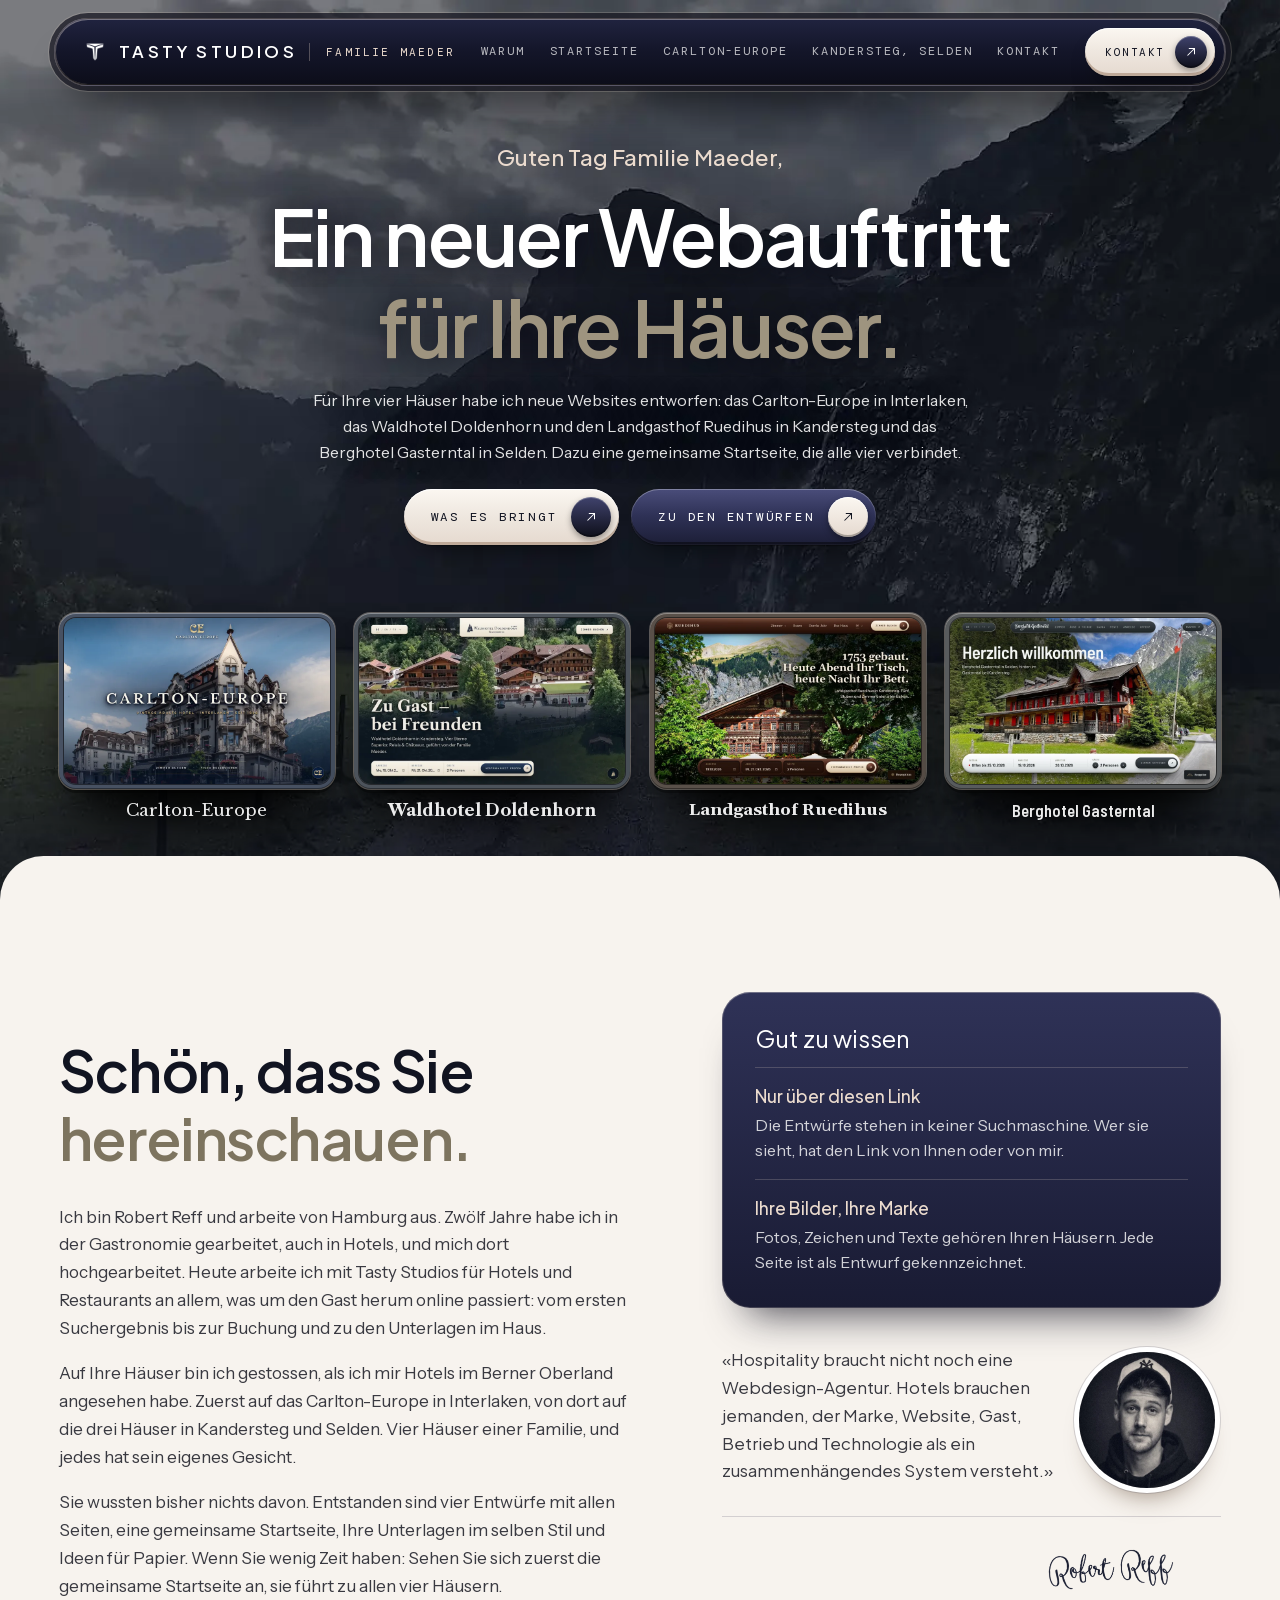
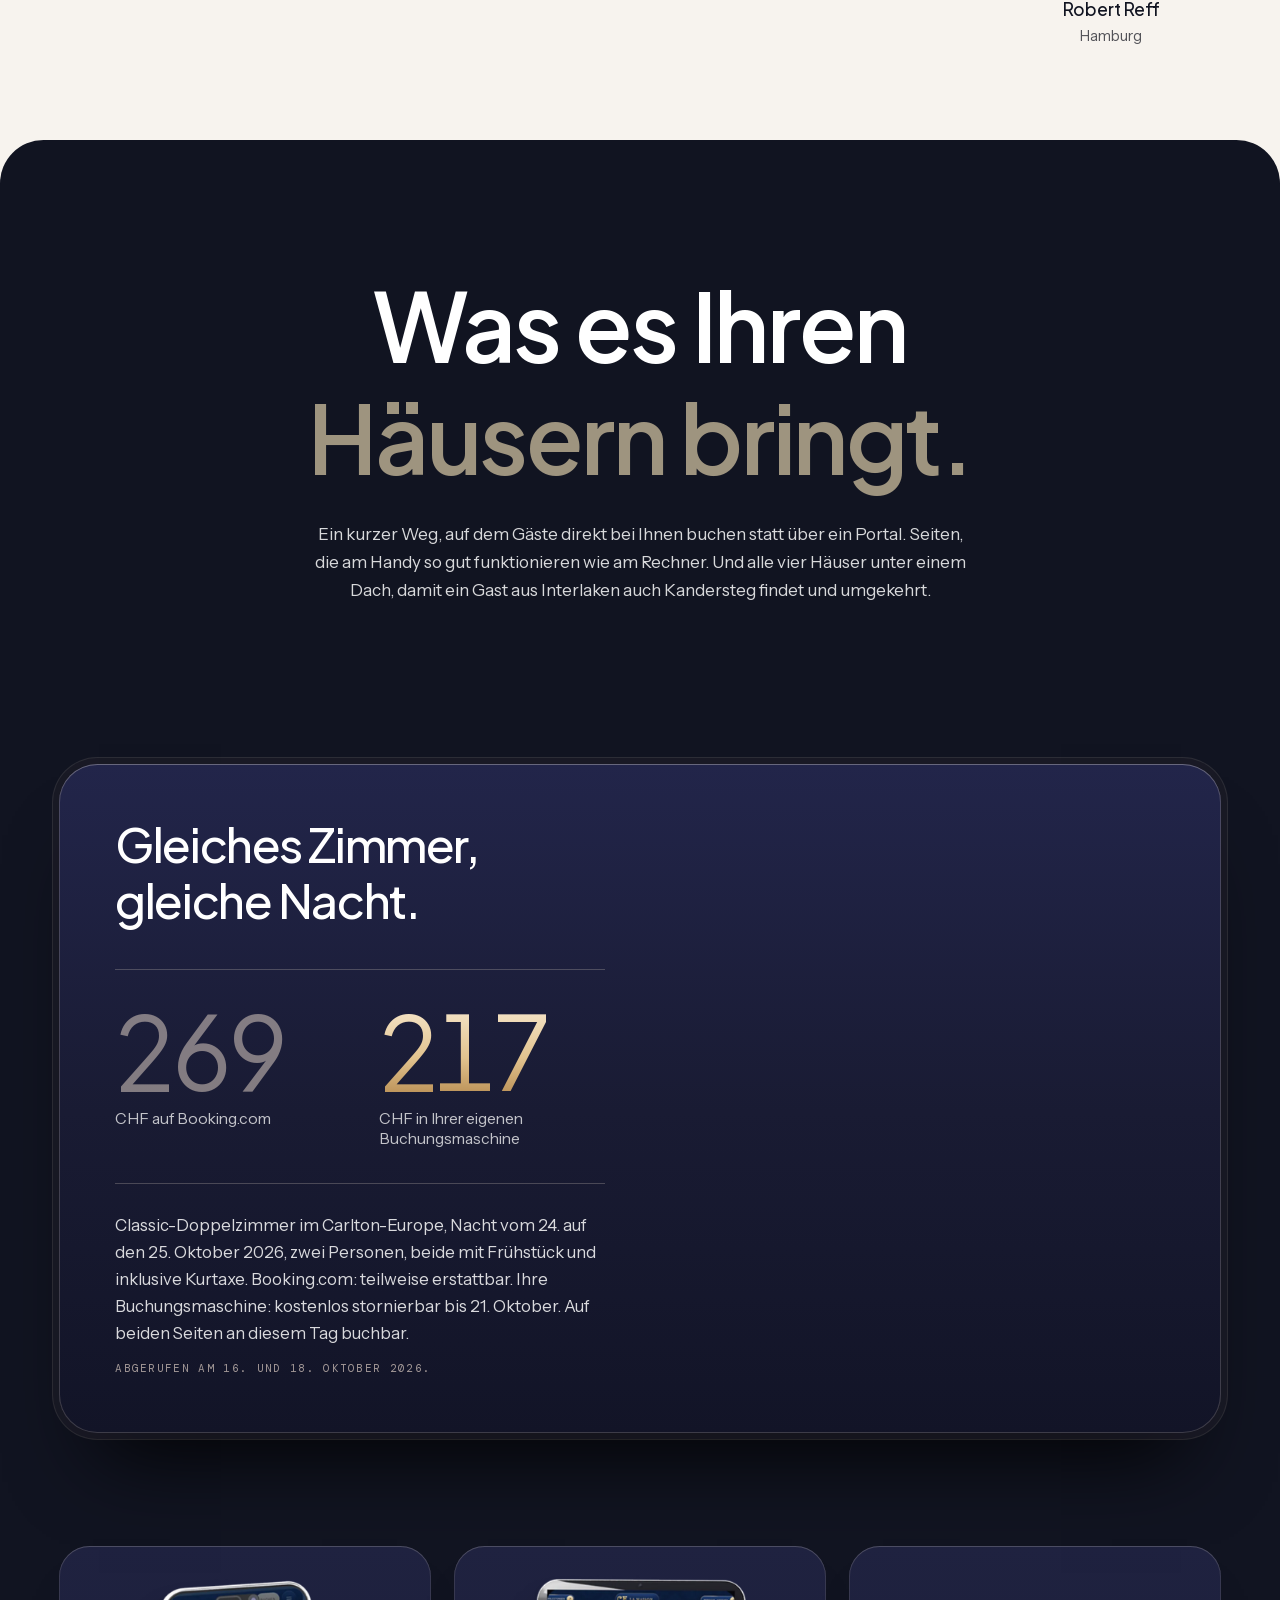
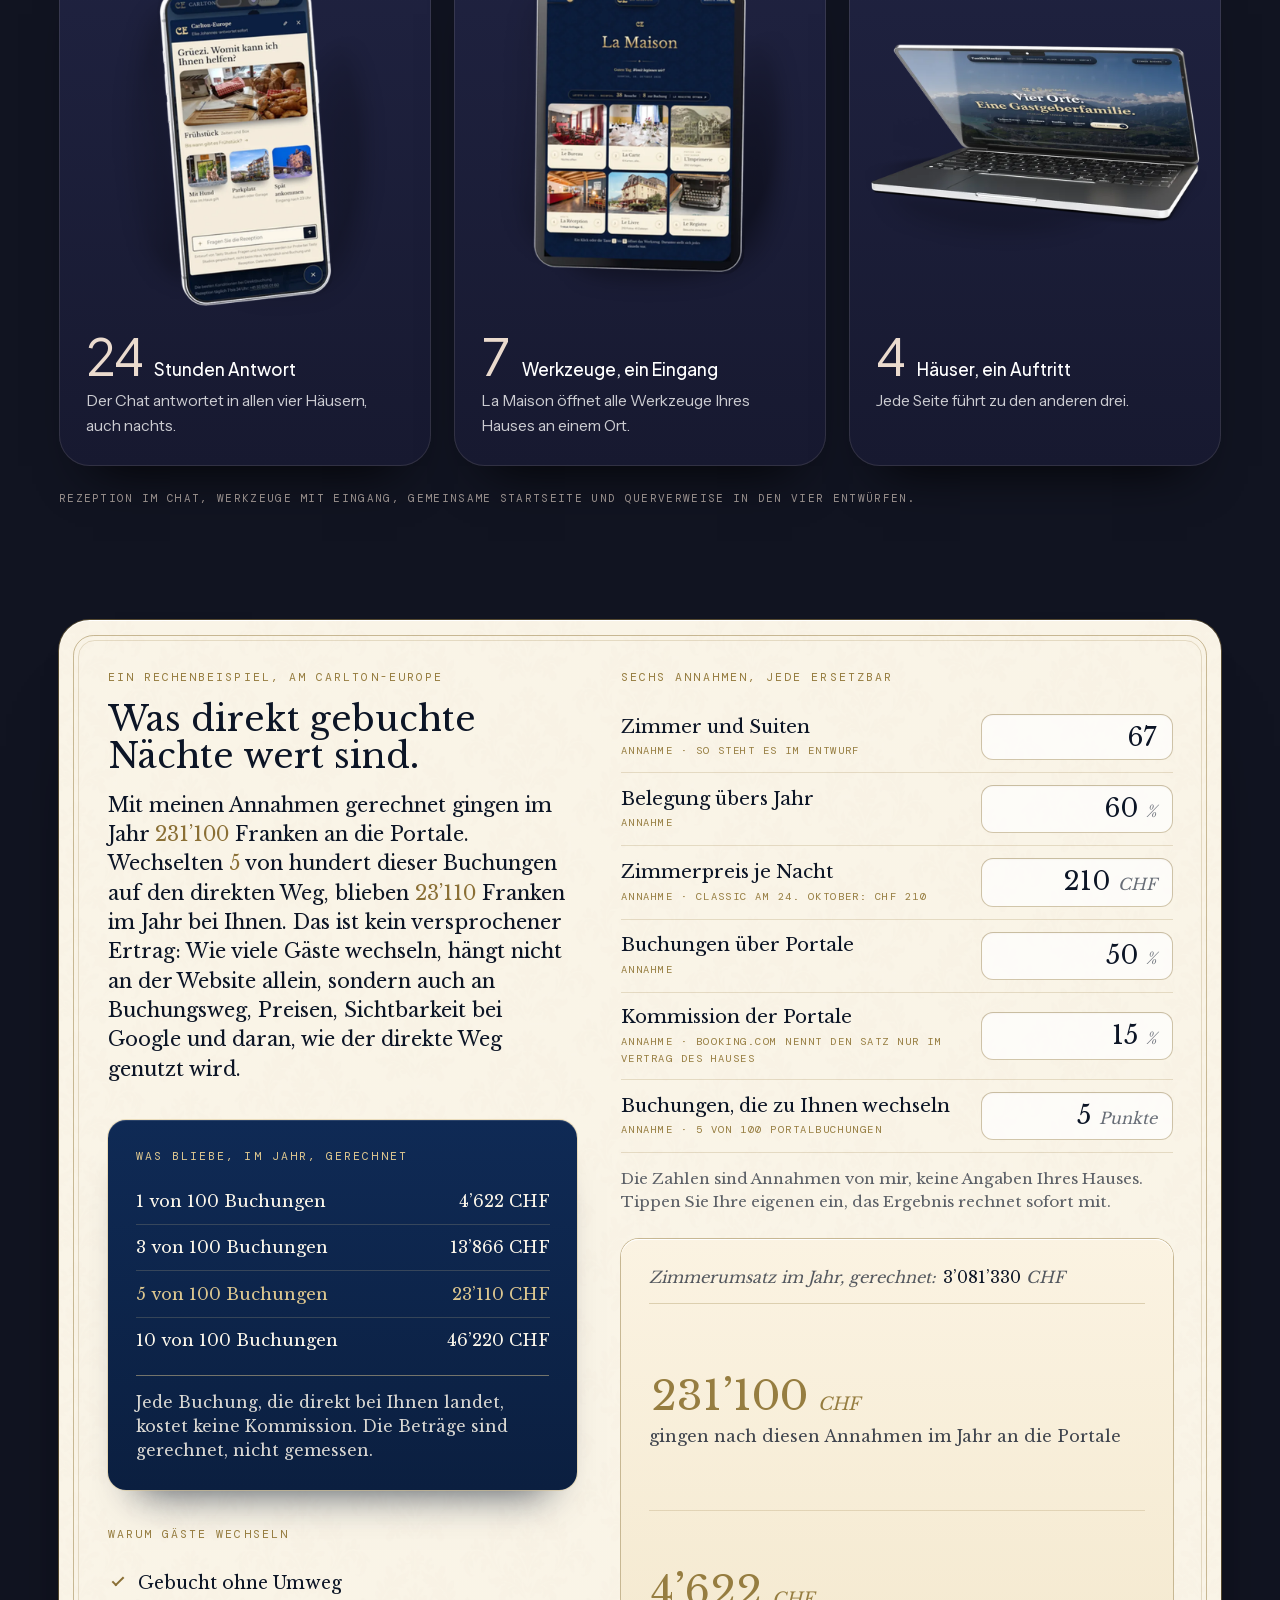
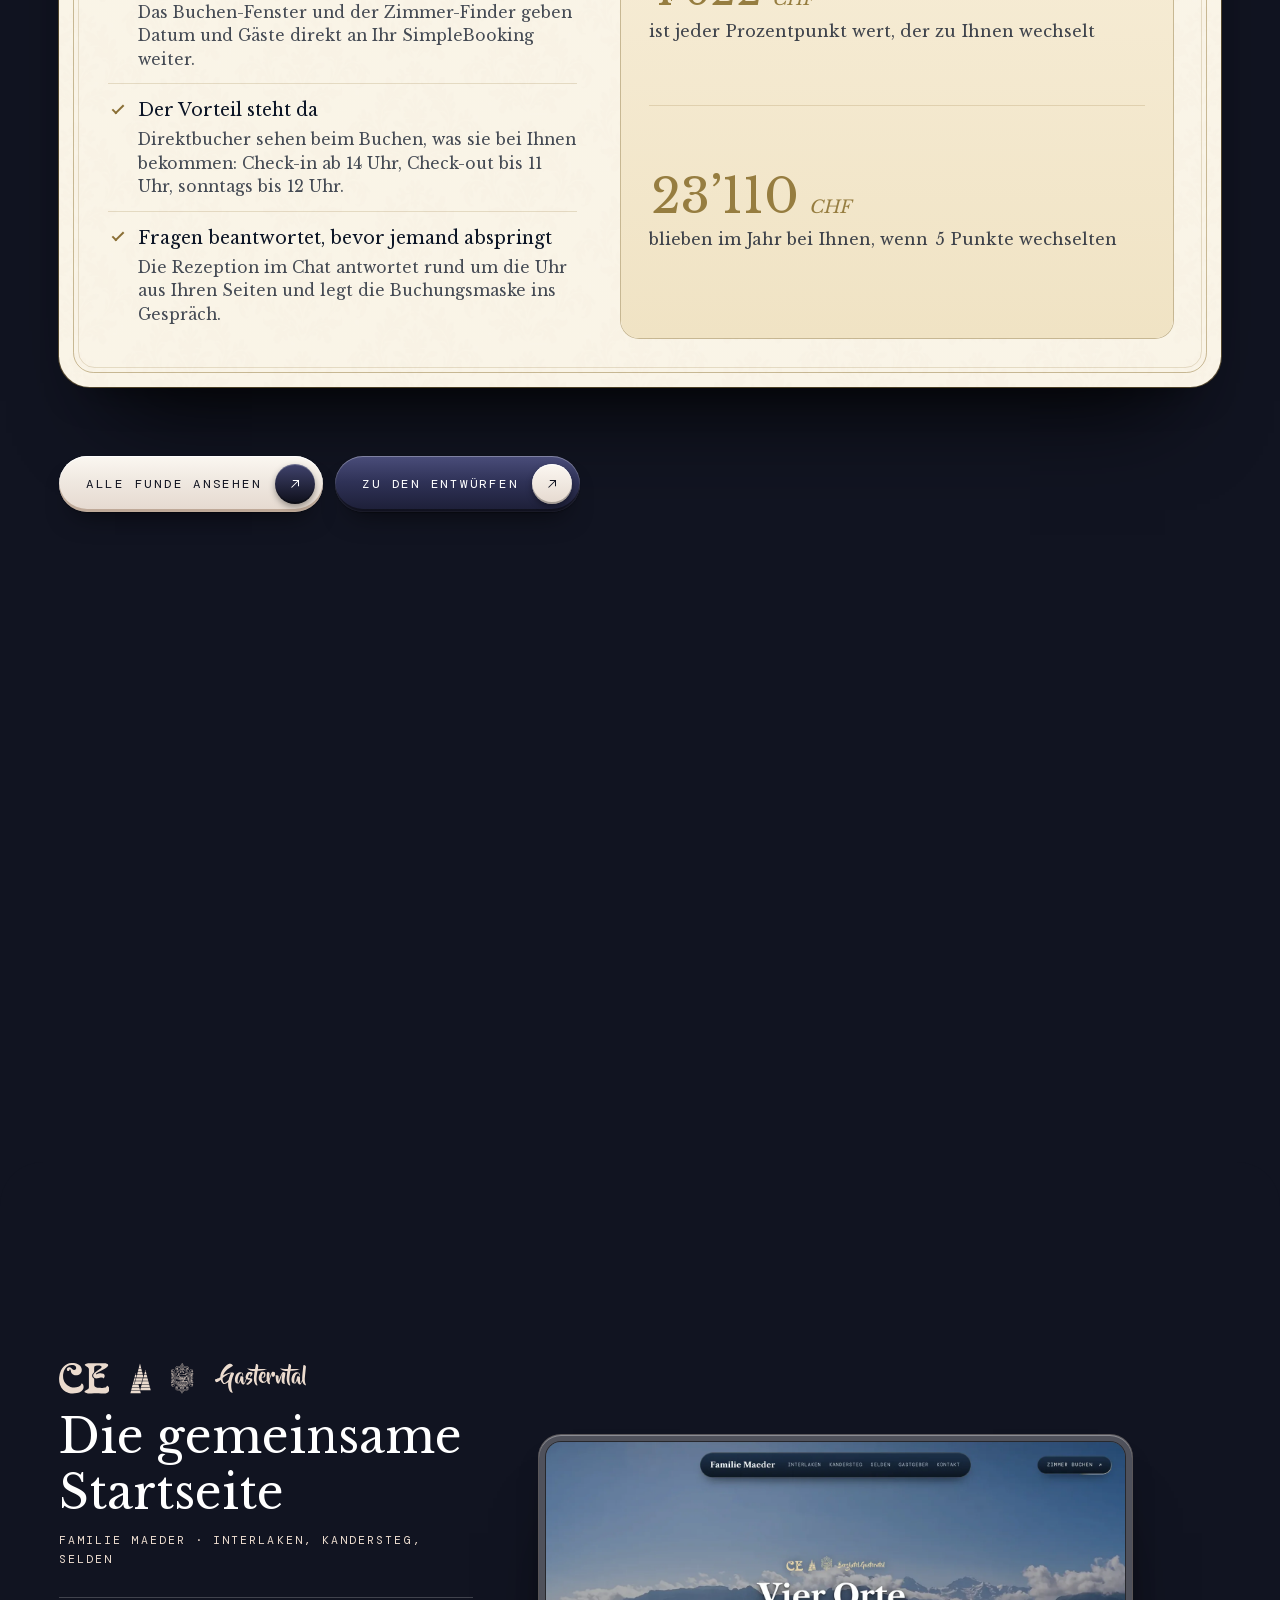
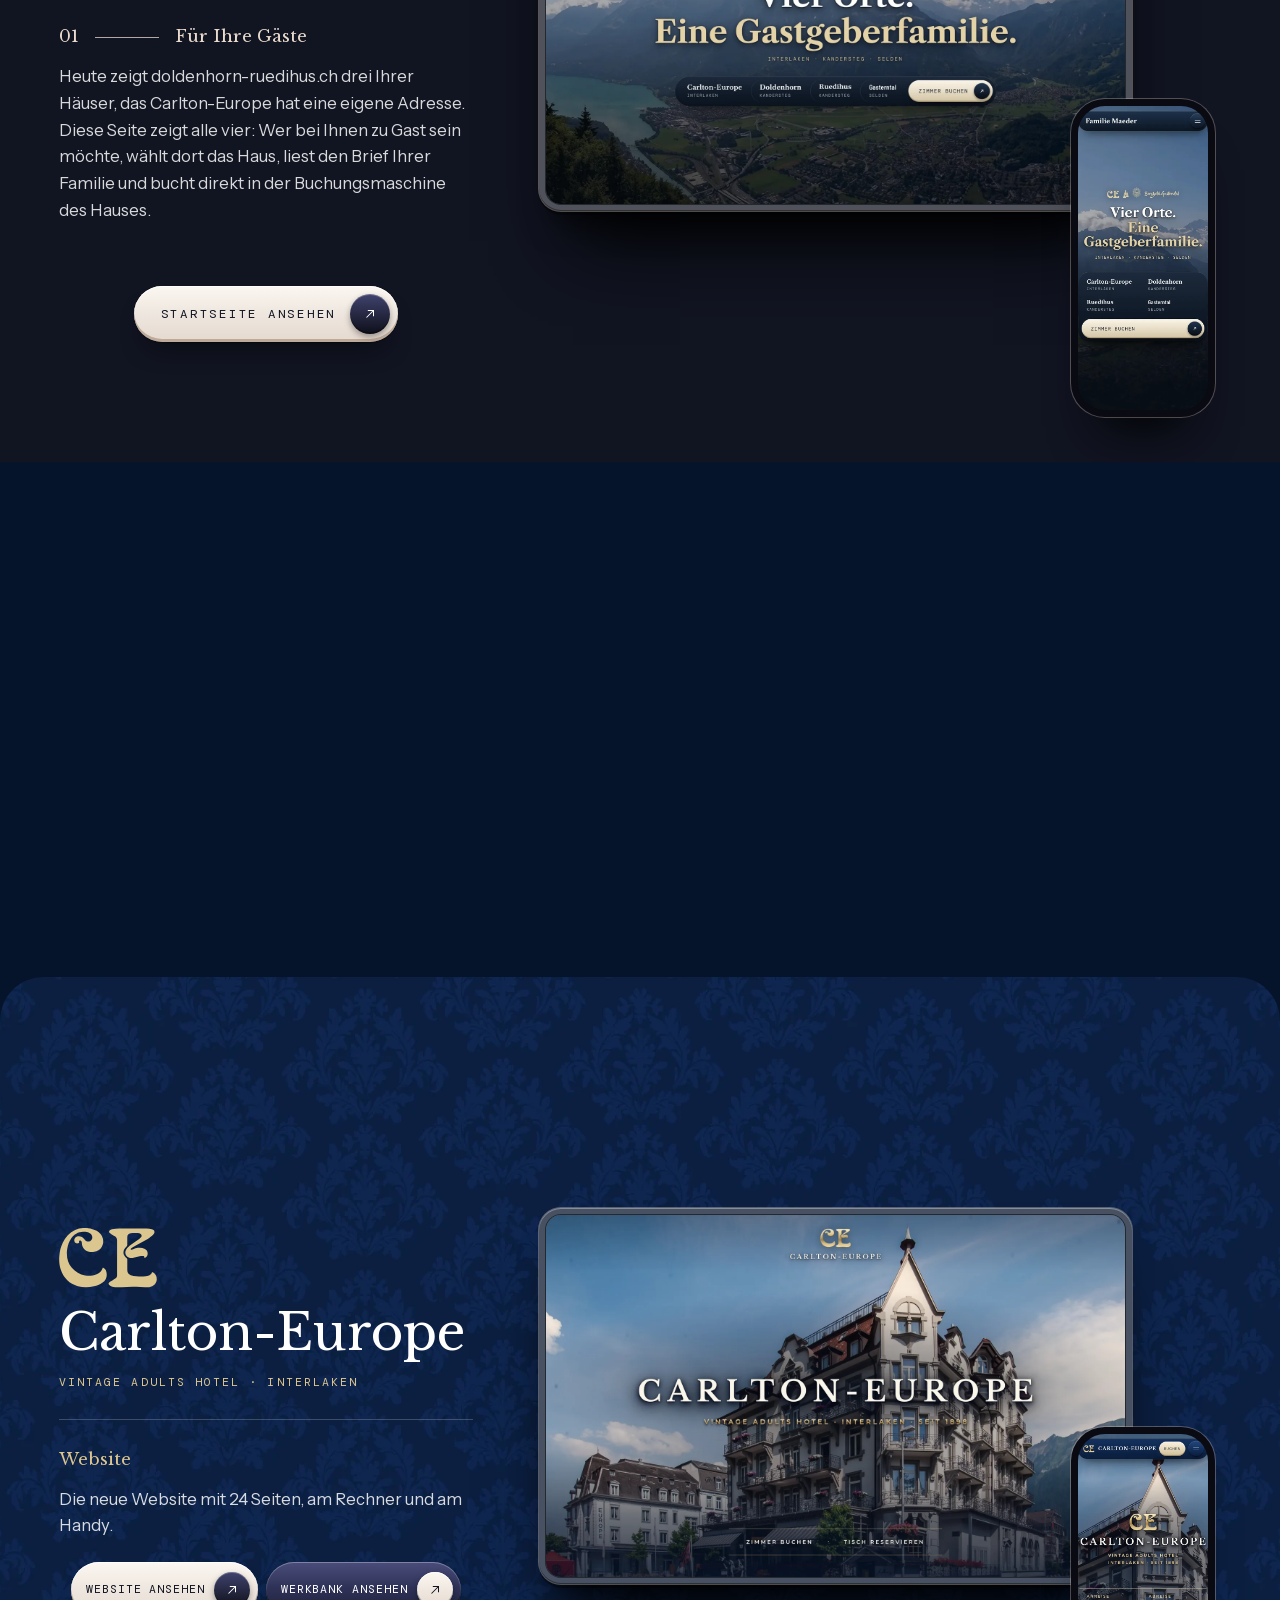
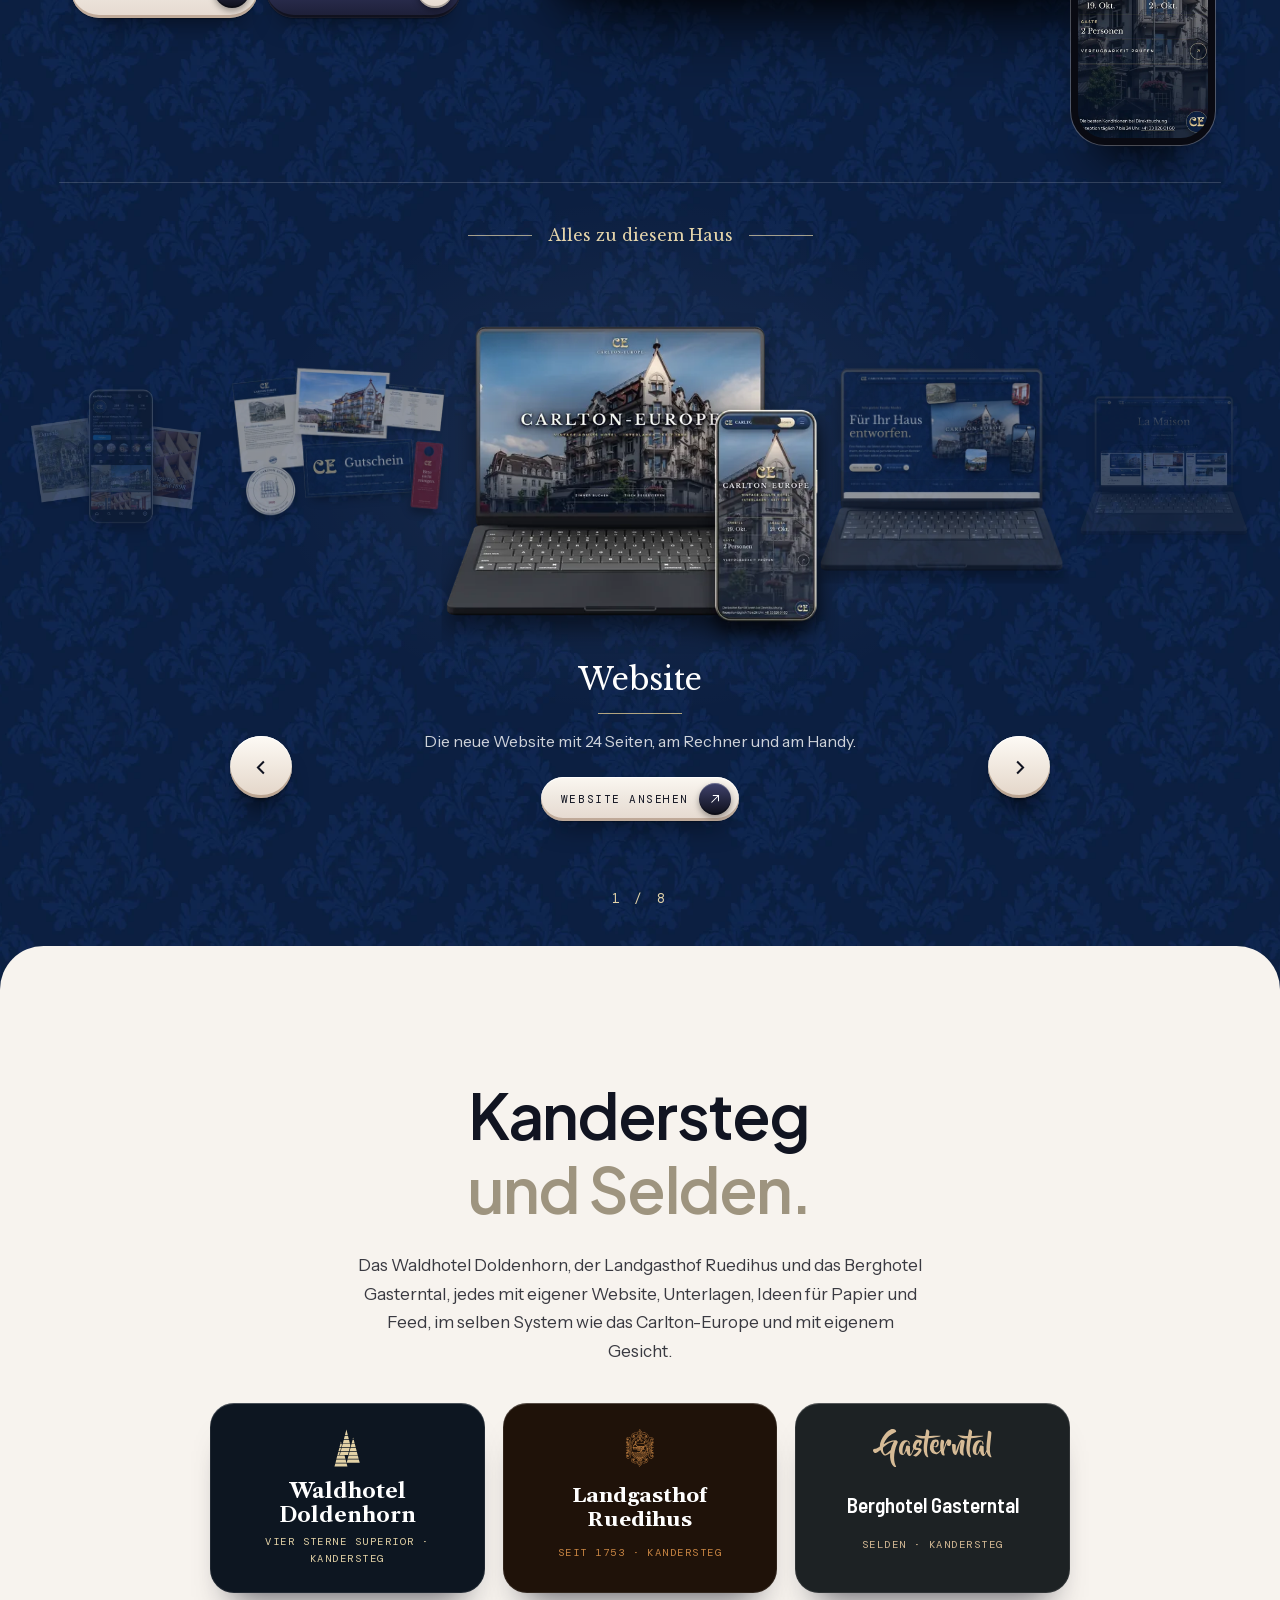
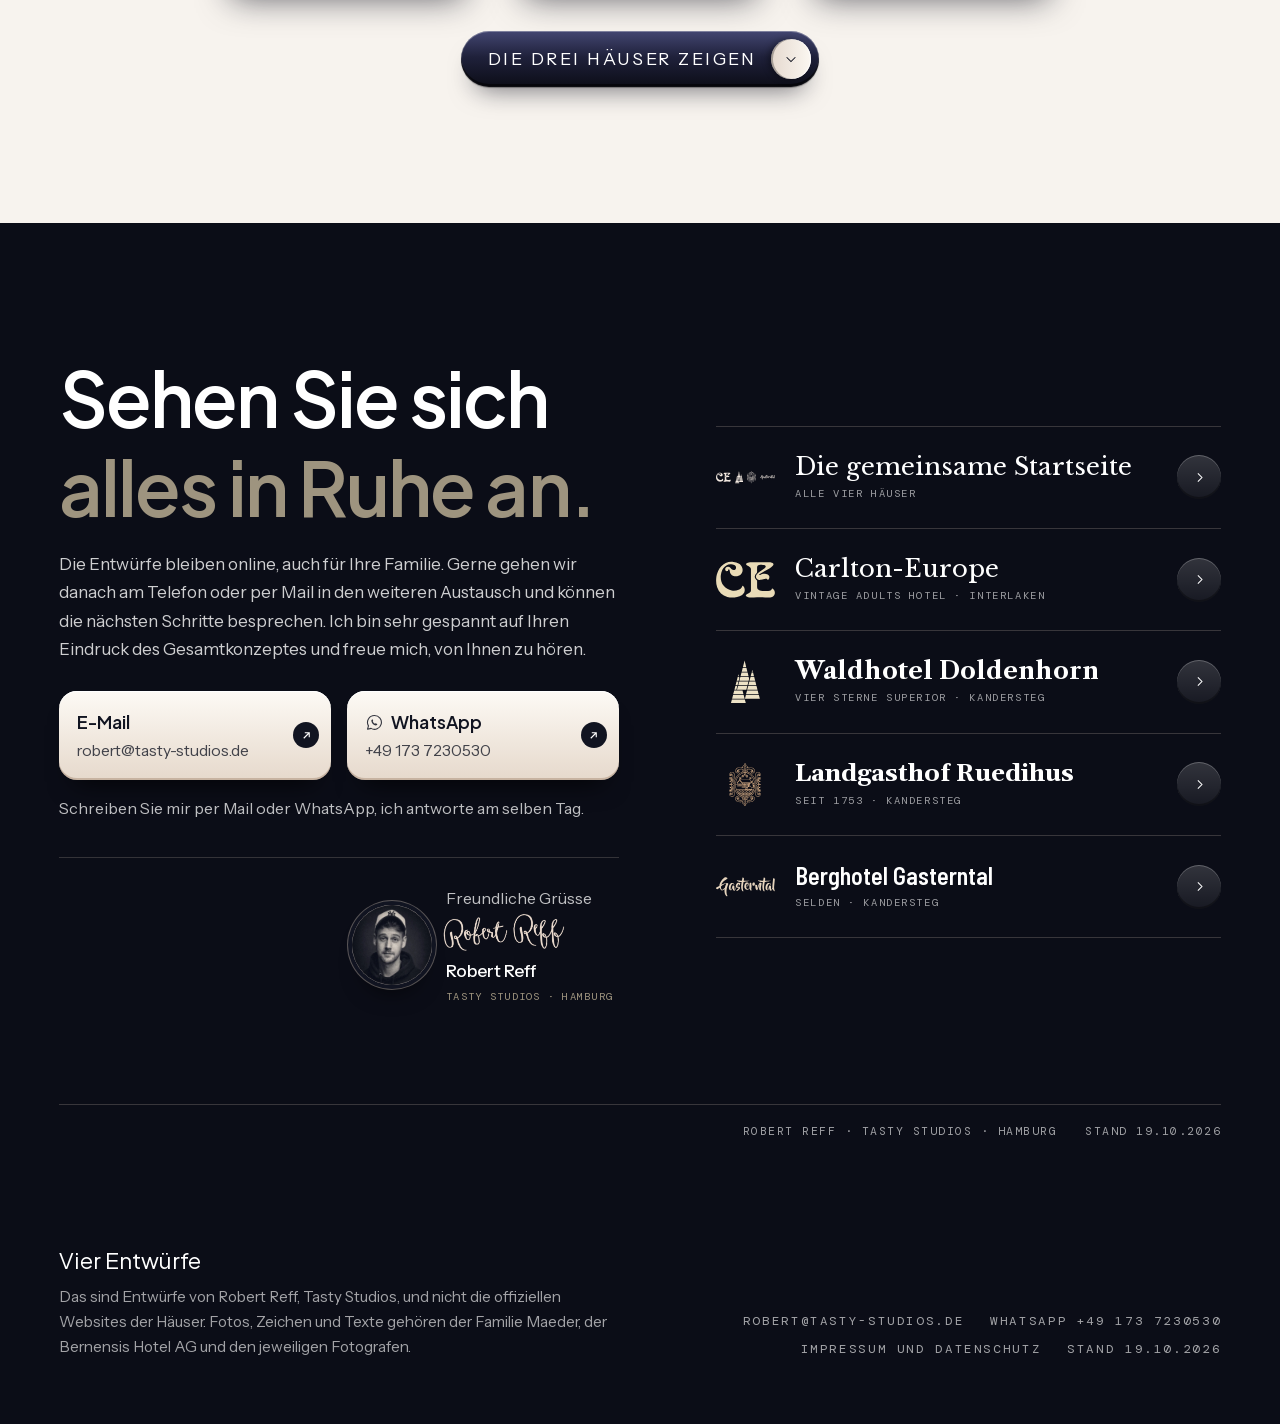
==== commit 88c6691b: "Links auf Adressen ohne Schloss auf tastyrob123.github.io umgestellt Co-Authored-By: Claude Opus 5.5" ====
--- a/index.html
+++ b/index.html
@@ -326,16 +326,16 @@
         <h2 class="zt" style="--vz:240ms"><span class="z" style="--n:0"><span>Berghotel</span></span><span class="z" style="--n:1"><span>Gasterntal</span></span></h2>
         <p class="hausr__o" data-e style="--i:4">Selden · Kandersteg</p>
       </div>
-      <div class="texte" data-e style="--i:6"><div class="st-t an" data-st="website" data-name="Website"><p class="kap"><span>Website</span></p><p class="lt">Die neue Website mit zehn Seiten, am Rechner und am Handy.</p><div class="kn-reihe kn-reihe--haus"><a class="kn " href="https://gasterntal.tastystudios.ch/" target="_blank" rel="noopener">Website ansehen<i><svg viewBox="0 0 16 16" aria-hidden="true"><path d="M4 12 12 4M5.5 4H12v6.5"/></svg></i></a><a class="kn kn--linie" href="https://gasterntal.tastystudios.ch/werkbank/" target="_blank" rel="noopener">Werkbank ansehen<i><svg viewBox="0 0 16 16" aria-hidden="true"><path d="M4 12 12 4M5.5 4H12v6.5"/></svg></i></a></div></div></div>
-    </div>
-    <div class="buehne-w" data-e="schweb" style="--i:2"><div class="buehne"><div class="st-b an st-b--website" data-st="website"><a class="rah" href="https://gasterntal.tastystudios.ch/" target="_blank" rel="noopener" aria-label="Website Berghotel Gasterntal ansehen"><img src="img/gasterntal-auftakt.webp?v=38be743e" width="1600" height="1000" alt="Die neue Startseite: Berghotel Gasterntal" loading="lazy" decoding="async"></a><div class="tel" aria-hidden="true"><img src="img/gasterntal-auftakt-h.webp?v=003bdb5d" width="520" height="1125" alt="" loading="lazy" decoding="async"></div></div></div></div>
+      <div class="texte" data-e style="--i:6"><div class="st-t an" data-st="website" data-name="Website"><p class="kap"><span>Website</span></p><p class="lt">Die neue Website mit zehn Seiten, am Rechner und am Handy.</p><div class="kn-reihe kn-reihe--haus"><a class="kn " href="https://tastyrob123.github.io/berghotel-gasterntal-entwurf/" target="_blank" rel="noopener">Website ansehen<i><svg viewBox="0 0 16 16" aria-hidden="true"><path d="M4 12 12 4M5.5 4H12v6.5"/></svg></i></a><a class="kn kn--linie" href="https://tastyrob123.github.io/berghotel-gasterntal-entwurf/werkbank/" target="_blank" rel="noopener">Werkbank ansehen<i><svg viewBox="0 0 16 16" aria-hidden="true"><path d="M4 12 12 4M5.5 4H12v6.5"/></svg></i></a></div></div></div>
+    </div>
+    <div class="buehne-w" data-e="schweb" style="--i:2"><div class="buehne"><div class="st-b an st-b--website" data-st="website"><a class="rah" href="https://tastyrob123.github.io/berghotel-gasterntal-entwurf/" target="_blank" rel="noopener" aria-label="Website Berghotel Gasterntal ansehen"><img src="img/gasterntal-auftakt.webp?v=38be743e" width="1600" height="1000" alt="Die neue Startseite: Berghotel Gasterntal" loading="lazy" decoding="async"></a><div class="tel" aria-hidden="true"><img src="img/gasterntal-auftakt-h.webp?v=003bdb5d" width="520" height="1125" alt="" loading="lazy" decoding="async"></div></div></div></div>
     <div class="gang gang--fa" data-e style="--i:8">
       <p class="gang__h">Alles zu diesem Haus</p>
       <div class="fa" data-fa aria-roledescription="Karussell" aria-label="Alles zu Berghotel Gasterntal">
-        <div class="fa__b"><a class="fblatt" href="https://gasterntal.tastystudios.ch/" target="_blank" rel="noopener" data-i="0" data-p="0"><img src="img/gasterntal-fo-website.webp?v=7fa7c4f9" srcset="img/gasterntal-fo-website-s.webp?v=4c242c79 560w, img/gasterntal-fo-website.webp?v=7fa7c4f9 1000w" sizes="(-webkit-min-device-pixel-ratio:1.5) and (min-width:1040px) 27vw, (-webkit-min-device-pixel-ratio:1.5) 60vw, (min-width:1040px) 36vw, 80vw" width="1000" height="1000" alt="Website: Berghotel Gasterntal" loading="lazy" decoding="async"></a><a class="fblatt" href="https://gasterntal.tastystudios.ch/werkbank/" target="_blank" rel="noopener" data-i="1" data-p="1"><img src="img/gasterntal-fo-werkbank.webp?v=bff3e521" srcset="img/gasterntal-fo-werkbank-s.webp?v=44ef474e 560w, img/gasterntal-fo-werkbank.webp?v=bff3e521 1000w" sizes="(-webkit-min-device-pixel-ratio:1.5) and (min-width:1040px) 27vw, (-webkit-min-device-pixel-ratio:1.5) 60vw, (min-width:1040px) 36vw, 80vw" width="1000" height="1000" alt="Alles auf einen Blick: Berghotel Gasterntal" loading="lazy" decoding="async"></a><a class="fblatt" href="https://gasterntal.tastystudios.ch/werkbank/#k5" target="_blank" rel="noopener" data-i="2" data-p="2"><img src="img/gasterntal-fo-werkzeuge.webp?v=393ea9d5" srcset="img/gasterntal-fo-werkzeuge-s.webp?v=36b50ad1 560w, img/gasterntal-fo-werkzeuge.webp?v=393ea9d5 1000w" sizes="(-webkit-min-device-pixel-ratio:1.5) and (min-width:1040px) 27vw, (-webkit-min-device-pixel-ratio:1.5) 60vw, (min-width:1040px) 36vw, 80vw" width="1000" height="1000" alt="Werkzeuge: Berghotel Gasterntal" loading="lazy" decoding="async"></a><a class="fblatt" href="https://gasterntal.tastystudios.ch/unterlagen/" target="_blank" rel="noopener" data-i="3" data-p="3"><img src="img/gasterntal-fo-unterlagen.webp?v=641382ed" srcset="img/gasterntal-fo-unterlagen-s.webp?v=eb5c19fa 560w, img/gasterntal-fo-unterlagen.webp?v=641382ed 1000w" sizes="(-webkit-min-device-pixel-ratio:1.5) and (min-width:1040px) 27vw, (-webkit-min-device-pixel-ratio:1.5) 60vw, (min-width:1040px) 36vw, 80vw" width="1000" height="1000" alt="Unterlagen: Berghotel Gasterntal" loading="lazy" decoding="async"></a><a class="fblatt" href="https://gasterntal.tastystudios.ch/drucksachen/" target="_blank" rel="noopener" data-i="4" data-p="-4"><img src="img/gasterntal-fo-drucksachen.webp?v=f6c0e00a" srcset="img/gasterntal-fo-drucksachen-s.webp?v=ca5428f7 560w, img/gasterntal-fo-drucksachen.webp?v=f6c0e00a 1000w" sizes="(-webkit-min-device-pixel-ratio:1.5) and (min-width:1040px) 27vw, (-webkit-min-device-pixel-ratio:1.5) 60vw, (min-width:1040px) 36vw, 80vw" width="1000" height="1000" alt="Drucksachen: Berghotel Gasterntal" loading="lazy" decoding="async"></a><a class="fblatt" href="https://gasterntal.tastystudios.ch/kleber/" target="_blank" rel="noopener" data-i="5" data-p="-3"><img src="img/gasterntal-fo-etiketten.webp?v=b9ffe890" srcset="img/gasterntal-fo-etiketten-s.webp?v=f2ca8d37 560w, img/gasterntal-fo-etiketten.webp?v=b9ffe890 1000w" sizes="(-webkit-min-device-pixel-ratio:1.5) and (min-width:1040px) 27vw, (-webkit-min-device-pixel-ratio:1.5) 60vw, (min-width:1040px) 36vw, 80vw" width="1000" height="1000" alt="Kleber: Berghotel Gasterntal" loading="lazy" decoding="async"></a><a class="fblatt" href="https://gasterntal.tastystudios.ch/feed/" target="_blank" rel="noopener" data-i="6" data-p="-2"><img src="img/gasterntal-fo-feed.webp?v=939e9160" srcset="img/gasterntal-fo-feed-s.webp?v=b17d54fe 560w, img/gasterntal-fo-feed.webp?v=939e9160 1000w" sizes="(-webkit-min-device-pixel-ratio:1.5) and (min-width:1040px) 27vw, (-webkit-min-device-pixel-ratio:1.5) 60vw, (min-width:1040px) 36vw, 80vw" width="1000" height="1000" alt="Feed: Berghotel Gasterntal" loading="lazy" decoding="async"></a><a class="fblatt" href="https://gasterntal.tastystudios.ch/material/" target="_blank" rel="noopener" data-i="7" data-p="-1"><img src="img/gasterntal-fo-material.webp?v=f3d7a2a6" srcset="img/gasterntal-fo-material-s.webp?v=3dd8285d 560w, img/gasterntal-fo-material.webp?v=f3d7a2a6 1000w" sizes="(-webkit-min-device-pixel-ratio:1.5) and (min-width:1040px) 27vw, (-webkit-min-device-pixel-ratio:1.5) 60vw, (min-width:1040px) 36vw, 80vw" width="1000" height="1000" alt="Dateien: Berghotel Gasterntal" loading="lazy" decoding="async"></a></div>
+        <div class="fa__b"><a class="fblatt" href="https://tastyrob123.github.io/berghotel-gasterntal-entwurf/" target="_blank" rel="noopener" data-i="0" data-p="0"><img src="img/gasterntal-fo-website.webp?v=7fa7c4f9" srcset="img/gasterntal-fo-website-s.webp?v=4c242c79 560w, img/gasterntal-fo-website.webp?v=7fa7c4f9 1000w" sizes="(-webkit-min-device-pixel-ratio:1.5) and (min-width:1040px) 27vw, (-webkit-min-device-pixel-ratio:1.5) 60vw, (min-width:1040px) 36vw, 80vw" width="1000" height="1000" alt="Website: Berghotel Gasterntal" loading="lazy" decoding="async"></a><a class="fblatt" href="https://tastyrob123.github.io/berghotel-gasterntal-entwurf/werkbank/" target="_blank" rel="noopener" data-i="1" data-p="1"><img src="img/gasterntal-fo-werkbank.webp?v=bff3e521" srcset="img/gasterntal-fo-werkbank-s.webp?v=44ef474e 560w, img/gasterntal-fo-werkbank.webp?v=bff3e521 1000w" sizes="(-webkit-min-device-pixel-ratio:1.5) and (min-width:1040px) 27vw, (-webkit-min-device-pixel-ratio:1.5) 60vw, (min-width:1040px) 36vw, 80vw" width="1000" height="1000" alt="Alles auf einen Blick: Berghotel Gasterntal" loading="lazy" decoding="async"></a><a class="fblatt" href="https://tastyrob123.github.io/berghotel-gasterntal-entwurf/werkbank/#k5" target="_blank" rel="noopener" data-i="2" data-p="2"><img src="img/gasterntal-fo-werkzeuge.webp?v=393ea9d5" srcset="img/gasterntal-fo-werkzeuge-s.webp?v=36b50ad1 560w, img/gasterntal-fo-werkzeuge.webp?v=393ea9d5 1000w" sizes="(-webkit-min-device-pixel-ratio:1.5) and (min-width:1040px) 27vw, (-webkit-min-device-pixel-ratio:1.5) 60vw, (min-width:1040px) 36vw, 80vw" width="1000" height="1000" alt="Werkzeuge: Berghotel Gasterntal" loading="lazy" decoding="async"></a><a class="fblatt" href="https://tastyrob123.github.io/berghotel-gasterntal-entwurf/unterlagen/" target="_blank" rel="noopener" data-i="3" data-p="3"><img src="img/gasterntal-fo-unterlagen.webp?v=641382ed" srcset="img/gasterntal-fo-unterlagen-s.webp?v=eb5c19fa 560w, img/gasterntal-fo-unterlagen.webp?v=641382ed 1000w" sizes="(-webkit-min-device-pixel-ratio:1.5) and (min-width:1040px) 27vw, (-webkit-min-device-pixel-ratio:1.5) 60vw, (min-width:1040px) 36vw, 80vw" width="1000" height="1000" alt="Unterlagen: Berghotel Gasterntal" loading="lazy" decoding="async"></a><a class="fblatt" href="https://tastyrob123.github.io/berghotel-gasterntal-entwurf/drucksachen/" target="_blank" rel="noopener" data-i="4" data-p="-4"><img src="img/gasterntal-fo-drucksachen.webp?v=f6c0e00a" srcset="img/gasterntal-fo-drucksachen-s.webp?v=ca5428f7 560w, img/gasterntal-fo-drucksachen.webp?v=f6c0e00a 1000w" sizes="(-webkit-min-device-pixel-ratio:1.5) and (min-width:1040px) 27vw, (-webkit-min-device-pixel-ratio:1.5) 60vw, (min-width:1040px) 36vw, 80vw" width="1000" height="1000" alt="Drucksachen: Berghotel Gasterntal" loading="lazy" decoding="async"></a><a class="fblatt" href="https://tastyrob123.github.io/berghotel-gasterntal-entwurf/kleber/" target="_blank" rel="noopener" data-i="5" data-p="-3"><img src="img/gasterntal-fo-etiketten.webp?v=b9ffe890" srcset="img/gasterntal-fo-etiketten-s.webp?v=f2ca8d37 560w, img/gasterntal-fo-etiketten.webp?v=b9ffe890 1000w" sizes="(-webkit-min-device-pixel-ratio:1.5) and (min-width:1040px) 27vw, (-webkit-min-device-pixel-ratio:1.5) 60vw, (min-width:1040px) 36vw, 80vw" width="1000" height="1000" alt="Kleber: Berghotel Gasterntal" loading="lazy" decoding="async"></a><a class="fblatt" href="https://tastyrob123.github.io/berghotel-gasterntal-entwurf/feed/" target="_blank" rel="noopener" data-i="6" data-p="-2"><img src="img/gasterntal-fo-feed.webp?v=939e9160" srcset="img/gasterntal-fo-feed-s.webp?v=b17d54fe 560w, img/gasterntal-fo-feed.webp?v=939e9160 1000w" sizes="(-webkit-min-device-pixel-ratio:1.5) and (min-width:1040px) 27vw, (-webkit-min-device-pixel-ratio:1.5) 60vw, (min-width:1040px) 36vw, 80vw" width="1000" height="1000" alt="Feed: Berghotel Gasterntal" loading="lazy" decoding="async"></a><a class="fblatt" href="https://tastyrob123.github.io/berghotel-gasterntal-entwurf/material/" target="_blank" rel="noopener" data-i="7" data-p="-1"><img src="img/gasterntal-fo-material.webp?v=f3d7a2a6" srcset="img/gasterntal-fo-material-s.webp?v=3dd8285d 560w, img/gasterntal-fo-material.webp?v=f3d7a2a6 1000w" sizes="(-webkit-min-device-pixel-ratio:1.5) and (min-width:1040px) 27vw, (-webkit-min-device-pixel-ratio:1.5) 60vw, (min-width:1040px) 36vw, 80vw" width="1000" height="1000" alt="Dateien: Berghotel Gasterntal" loading="lazy" decoding="async"></a></div>
         <div class="fa__fuss">
           <button type="button" class="rund rund--gross" data-f="-1" aria-label="Voriges Stück"><svg viewBox="0 0 16 16" aria-hidden="true"><path d="M10 3 5 8l5 5"/></svg></button>
-          <div class="fa__texte" aria-live="polite"><div class="an"><h3>Website</h3><p>Die neue Website mit zehn Seiten, am Rechner und am Handy.</p><a class="kn kn--klein" href="https://gasterntal.tastystudios.ch/" target="_blank" rel="noopener">Website ansehen<i><svg viewBox="0 0 16 16" aria-hidden="true"><path d="M4 12 12 4M5.5 4H12v6.5"/></svg></i></a></div><div><h3>Alles auf einen Blick</h3><p>Alles zu diesem Haus auf einer Seite: Website, Werkzeuge, Unterlagen und Ideen für Papier. Dazu ein Feed mit drei Plakaten über je drei Beiträge, ein Tischset mit dem Weg hinauf und ein Blatt fürs Gästebuch.</p><a class="kn kn--klein" href="https://gasterntal.tastystudios.ch/werkbank/" target="_blank" rel="noopener">Alles ansehen<i><svg viewBox="0 0 16 16" aria-hidden="true"><path d="M4 12 12 4M5.5 4H12v6.5"/></svg></i></a></div><div><h3>Werkzeuge</h3><p>Damit Ihr Team selbst pflegt, was sich im Haus ändert: die Website, die Karten, die Fragen der Gäste, die Marke, die Besuche und das Papier. Die Stube ist der Eingang zu allen.</p><a class="kn kn--klein" href="https://gasterntal.tastystudios.ch/werkbank/#k5" target="_blank" rel="noopener">Werkzeuge ansehen<i><svg viewBox="0 0 16 16" aria-hidden="true"><path d="M4 12 12 4M5.5 4H12v6.5"/></svg></i></a></div><div><h3>Unterlagen</h3><p>Zwei Unterlagen des Hauses im selben Stil wie die Website.</p><a class="kn kn--klein" href="https://gasterntal.tastystudios.ch/unterlagen/" target="_blank" rel="noopener">Unterlagen ansehen<i><svg viewBox="0 0 16 16" aria-hidden="true"><path d="M4 12 12 4M5.5 4H12v6.5"/></svg></i></a></div><div><h3>Drucksachen</h3><p>Fünfzehn Drucksachen als Ideen für Papier.</p><a class="kn kn--klein" href="https://gasterntal.tastystudios.ch/drucksachen/" target="_blank" rel="noopener">Drucksachen ansehen<i><svg viewBox="0 0 16 16" aria-hidden="true"><path d="M4 12 12 4M5.5 4H12v6.5"/></svg></i></a></div><div><h3>Kleber</h3><p>Zwölf Kleber als Idee.</p><a class="kn kn--klein" href="https://gasterntal.tastystudios.ch/kleber/" target="_blank" rel="noopener">Kleber ansehen<i><svg viewBox="0 0 16 16" aria-hidden="true"><path d="M4 12 12 4M5.5 4H12v6.5"/></svg></i></a></div><div><h3>Feed</h3><p>27 Beiträge für Instagram.</p><a class="kn kn--klein" href="https://gasterntal.tastystudios.ch/feed/" target="_blank" rel="noopener">Feed ansehen<i><svg viewBox="0 0 16 16" aria-hidden="true"><path d="M4 12 12 4M5.5 4H12v6.5"/></svg></i></a></div><div><h3>Dateien</h3><p>Bilder und Dateien des Entwurfs, sortiert in Ordnern zum Ansehen und Herunterladen.</p><a class="kn kn--klein" href="https://gasterntal.tastystudios.ch/material/" target="_blank" rel="noopener">Dateien öffnen<i><svg viewBox="0 0 16 16" aria-hidden="true"><path d="M4 12 12 4M5.5 4H12v6.5"/></svg></i></a></div></div>
+          <div class="fa__texte" aria-live="polite"><div class="an"><h3>Website</h3><p>Die neue Website mit zehn Seiten, am Rechner und am Handy.</p><a class="kn kn--klein" href="https://tastyrob123.github.io/berghotel-gasterntal-entwurf/" target="_blank" rel="noopener">Website ansehen<i><svg viewBox="0 0 16 16" aria-hidden="true"><path d="M4 12 12 4M5.5 4H12v6.5"/></svg></i></a></div><div><h3>Alles auf einen Blick</h3><p>Alles zu diesem Haus auf einer Seite: Website, Werkzeuge, Unterlagen und Ideen für Papier. Dazu ein Feed mit drei Plakaten über je drei Beiträge, ein Tischset mit dem Weg hinauf und ein Blatt fürs Gästebuch.</p><a class="kn kn--klein" href="https://tastyrob123.github.io/berghotel-gasterntal-entwurf/werkbank/" target="_blank" rel="noopener">Alles ansehen<i><svg viewBox="0 0 16 16" aria-hidden="true"><path d="M4 12 12 4M5.5 4H12v6.5"/></svg></i></a></div><div><h3>Werkzeuge</h3><p>Damit Ihr Team selbst pflegt, was sich im Haus ändert: die Website, die Karten, die Fragen der Gäste, die Marke, die Besuche und das Papier. Die Stube ist der Eingang zu allen.</p><a class="kn kn--klein" href="https://tastyrob123.github.io/berghotel-gasterntal-entwurf/werkbank/#k5" target="_blank" rel="noopener">Werkzeuge ansehen<i><svg viewBox="0 0 16 16" aria-hidden="true"><path d="M4 12 12 4M5.5 4H12v6.5"/></svg></i></a></div><div><h3>Unterlagen</h3><p>Zwei Unterlagen des Hauses im selben Stil wie die Website.</p><a class="kn kn--klein" href="https://tastyrob123.github.io/berghotel-gasterntal-entwurf/unterlagen/" target="_blank" rel="noopener">Unterlagen ansehen<i><svg viewBox="0 0 16 16" aria-hidden="true"><path d="M4 12 12 4M5.5 4H12v6.5"/></svg></i></a></div><div><h3>Drucksachen</h3><p>Fünfzehn Drucksachen als Ideen für Papier.</p><a class="kn kn--klein" href="https://tastyrob123.github.io/berghotel-gasterntal-entwurf/drucksachen/" target="_blank" rel="noopener">Drucksachen ansehen<i><svg viewBox="0 0 16 16" aria-hidden="true"><path d="M4 12 12 4M5.5 4H12v6.5"/></svg></i></a></div><div><h3>Kleber</h3><p>Zwölf Kleber als Idee.</p><a class="kn kn--klein" href="https://tastyrob123.github.io/berghotel-gasterntal-entwurf/kleber/" target="_blank" rel="noopener">Kleber ansehen<i><svg viewBox="0 0 16 16" aria-hidden="true"><path d="M4 12 12 4M5.5 4H12v6.5"/></svg></i></a></div><div><h3>Feed</h3><p>27 Beiträge für Instagram.</p><a class="kn kn--klein" href="https://tastyrob123.github.io/berghotel-gasterntal-entwurf/feed/" target="_blank" rel="noopener">Feed ansehen<i><svg viewBox="0 0 16 16" aria-hidden="true"><path d="M4 12 12 4M5.5 4H12v6.5"/></svg></i></a></div><div><h3>Dateien</h3><p>Bilder und Dateien des Entwurfs, sortiert in Ordnern zum Ansehen und Herunterladen.</p><a class="kn kn--klein" href="https://tastyrob123.github.io/berghotel-gasterntal-entwurf/material/" target="_blank" rel="noopener">Dateien öffnen<i><svg viewBox="0 0 16 16" aria-hidden="true"><path d="M4 12 12 4M5.5 4H12v6.5"/></svg></i></a></div></div>
           <button type="button" class="rund rund--gross" data-f="1" aria-label="Nächstes Stück"><svg viewBox="0 0 16 16" aria-hidden="true"><path d="m6 3 5 5-5 5"/></svg></button>
         </div>
         <p class="fa__zahl"><span data-f-zahl>1</span> / 8</p>
